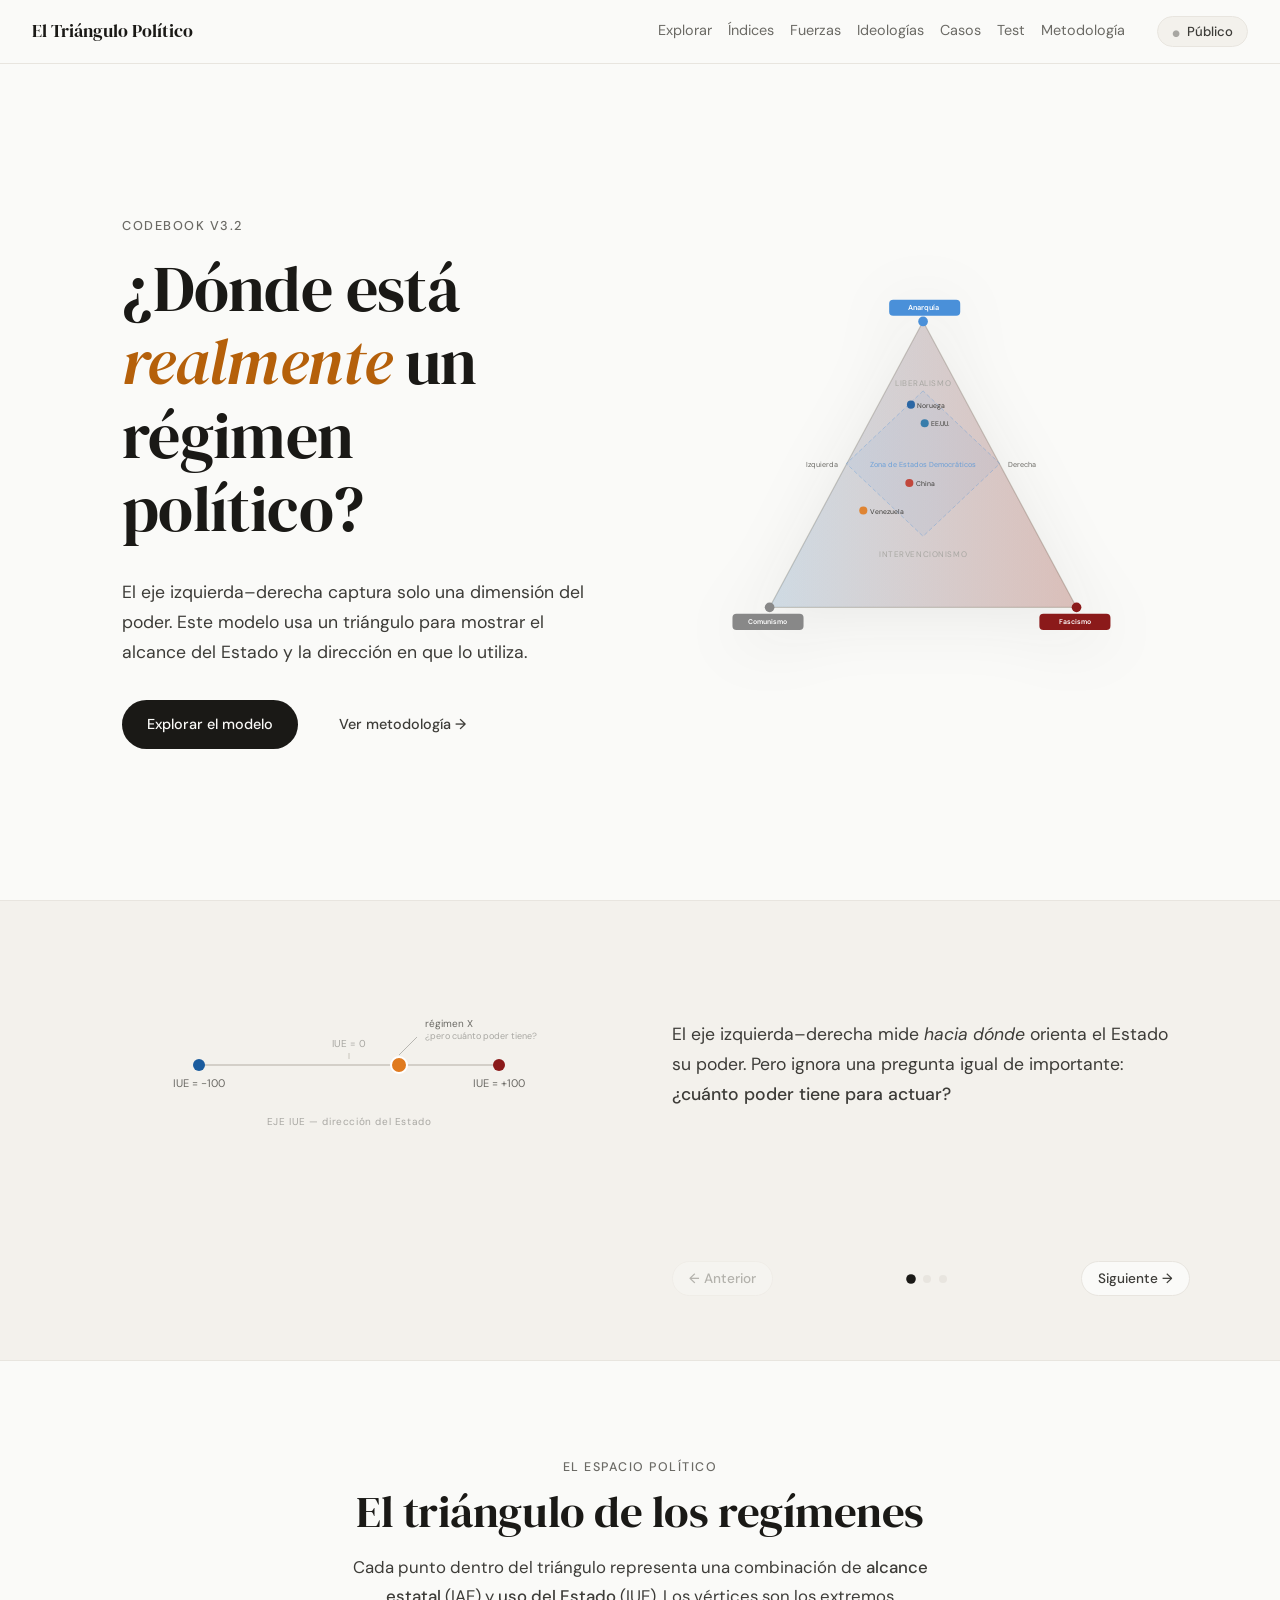
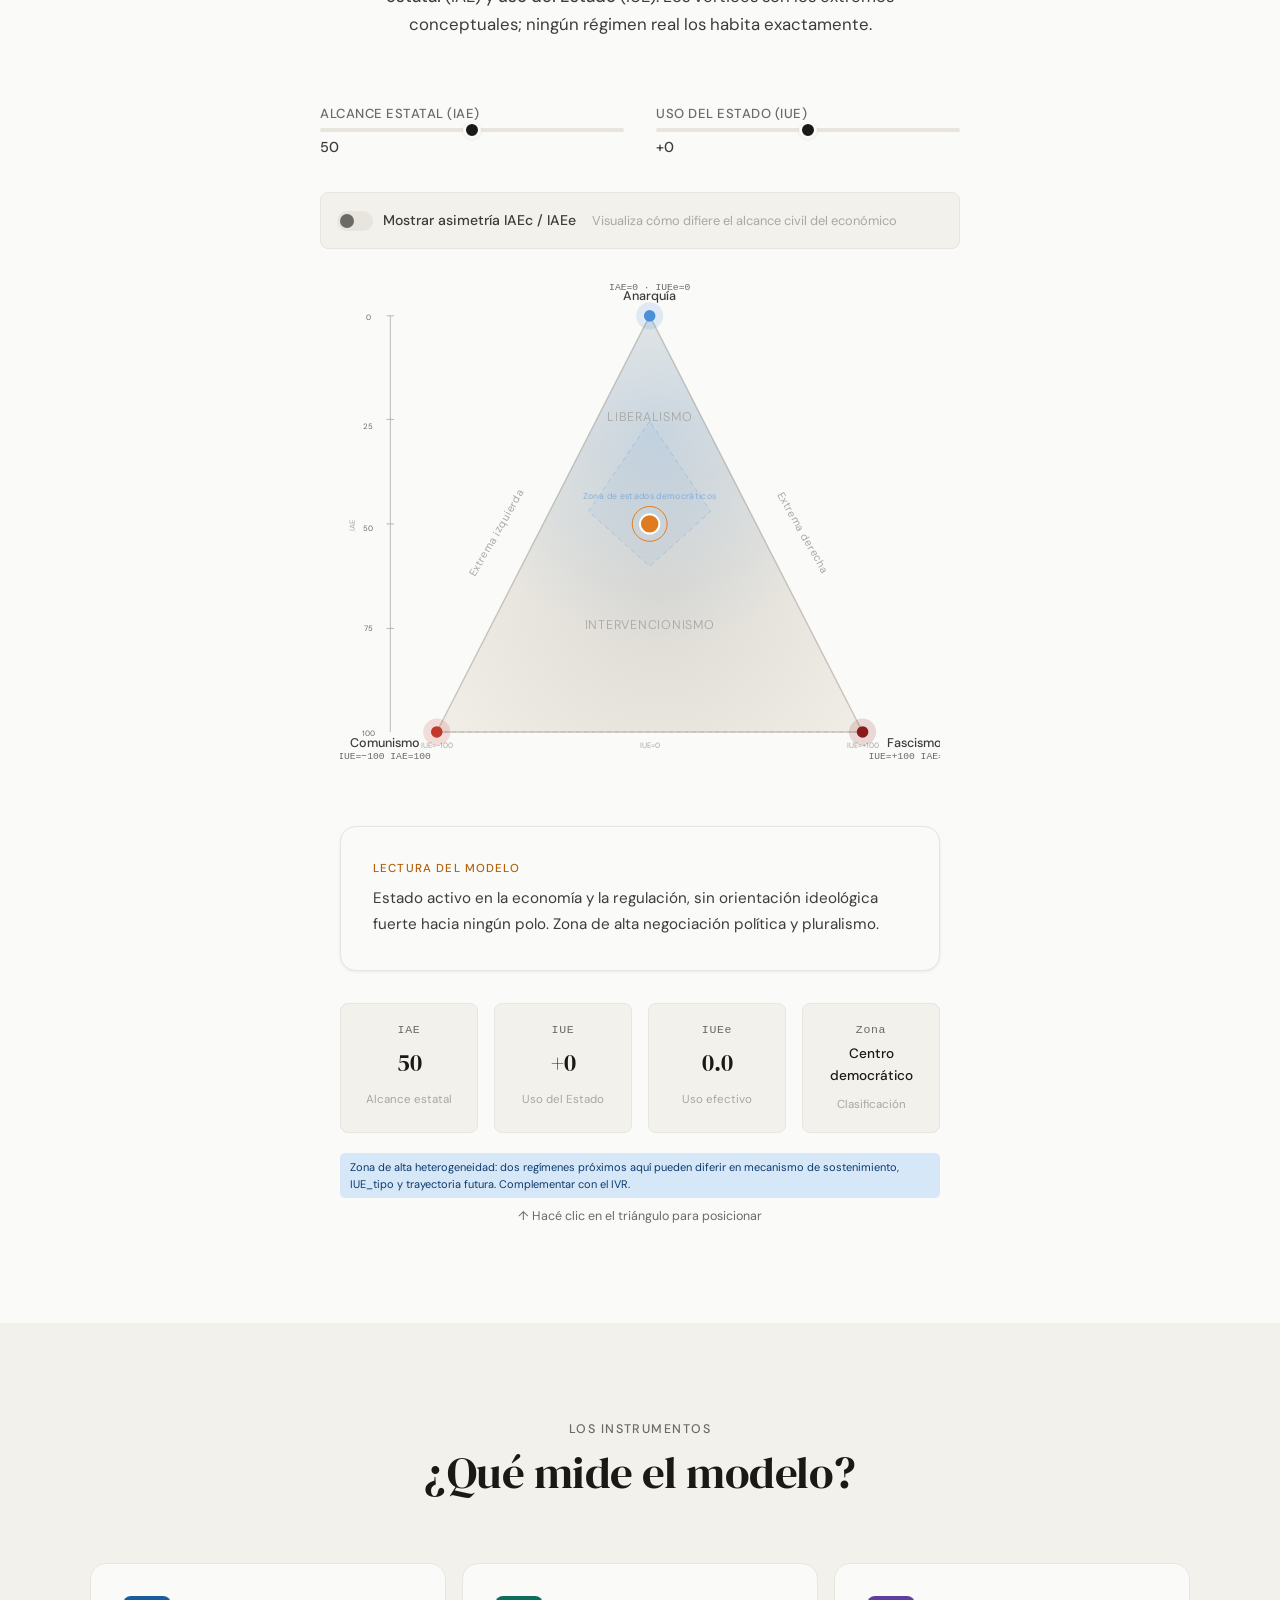
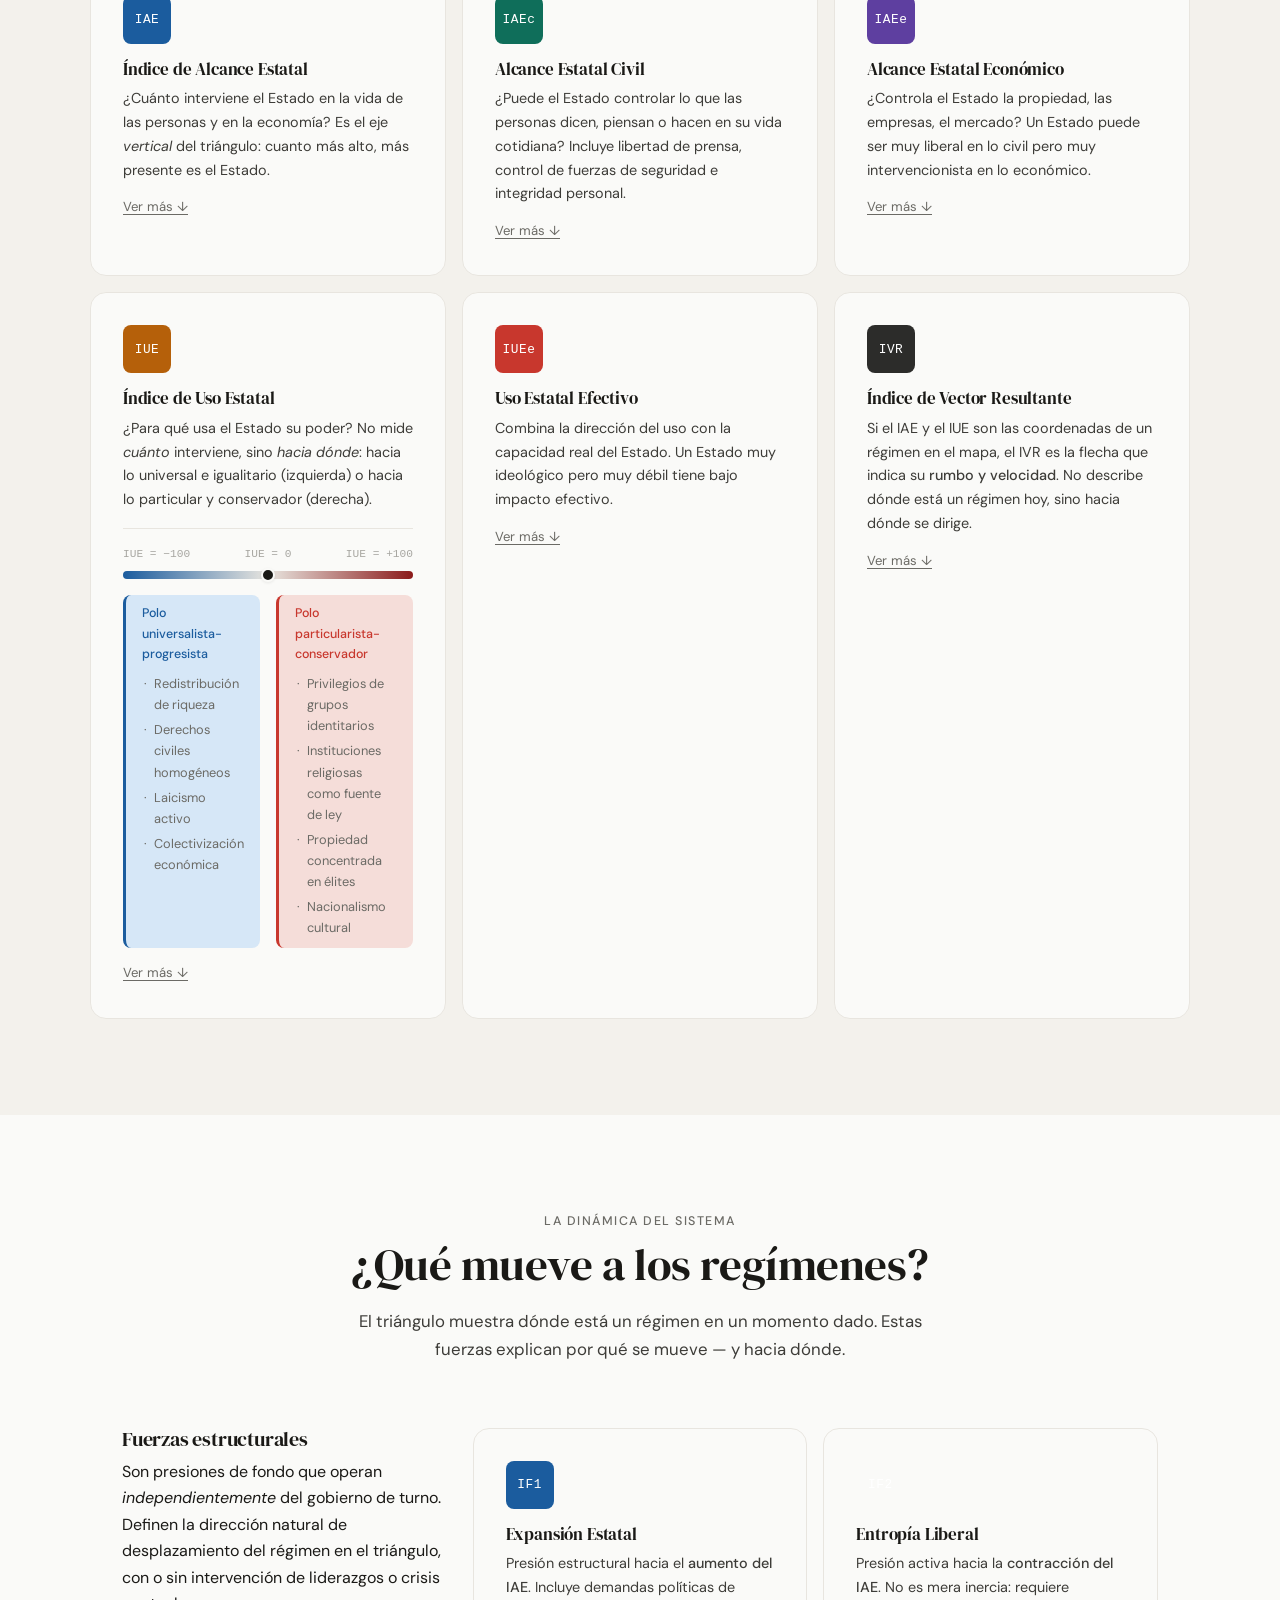
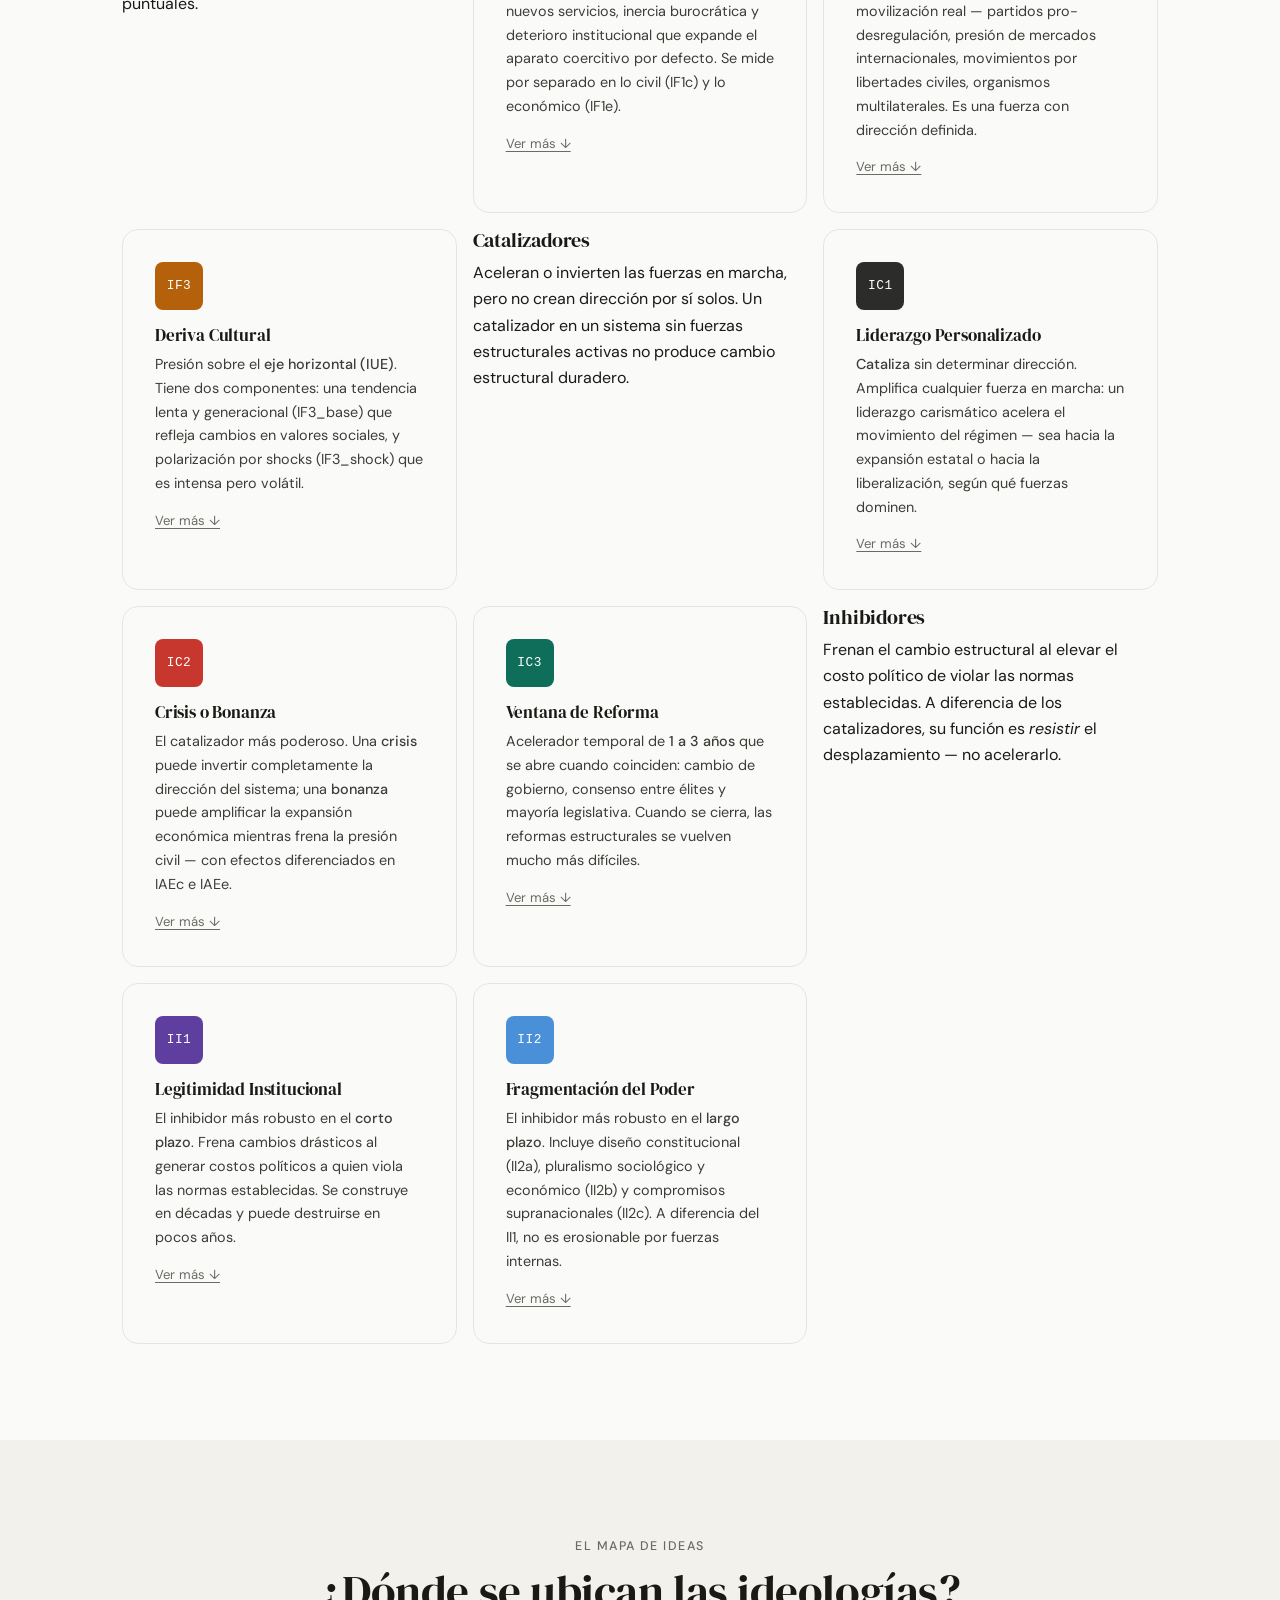
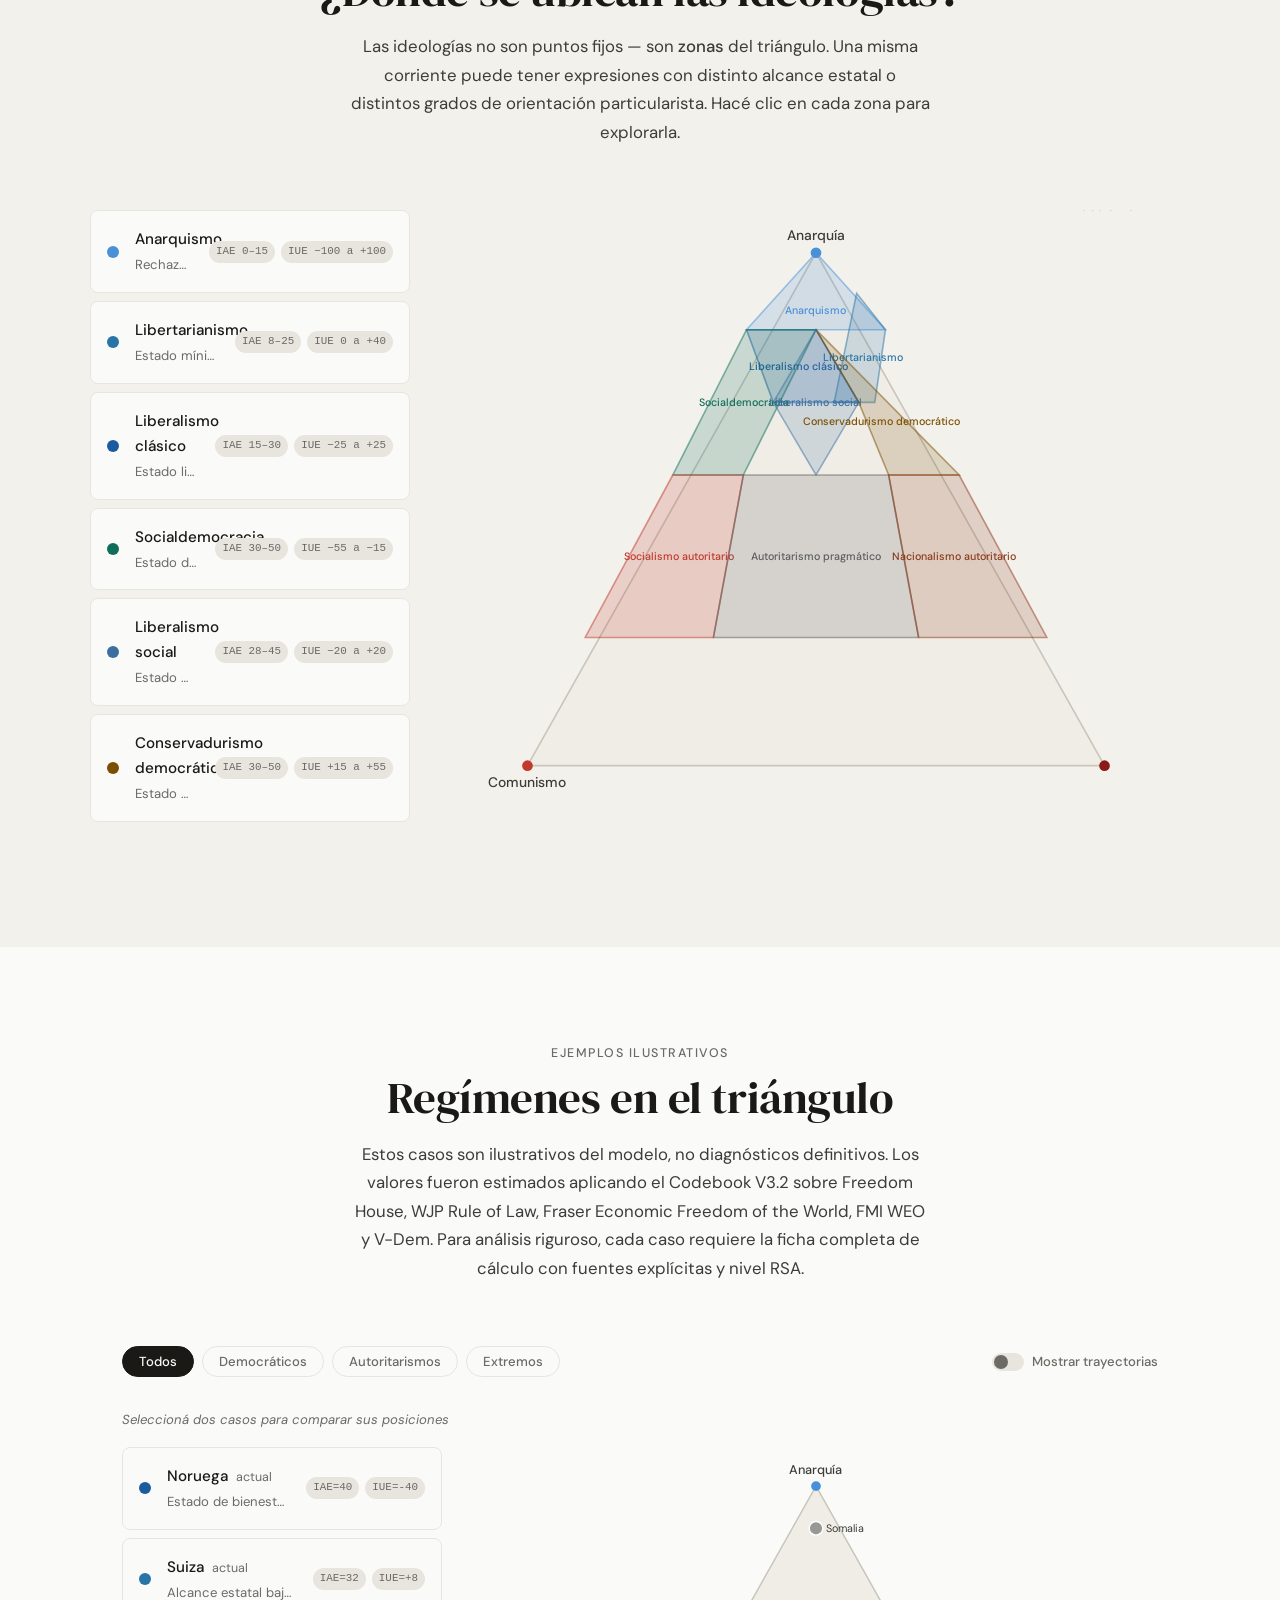
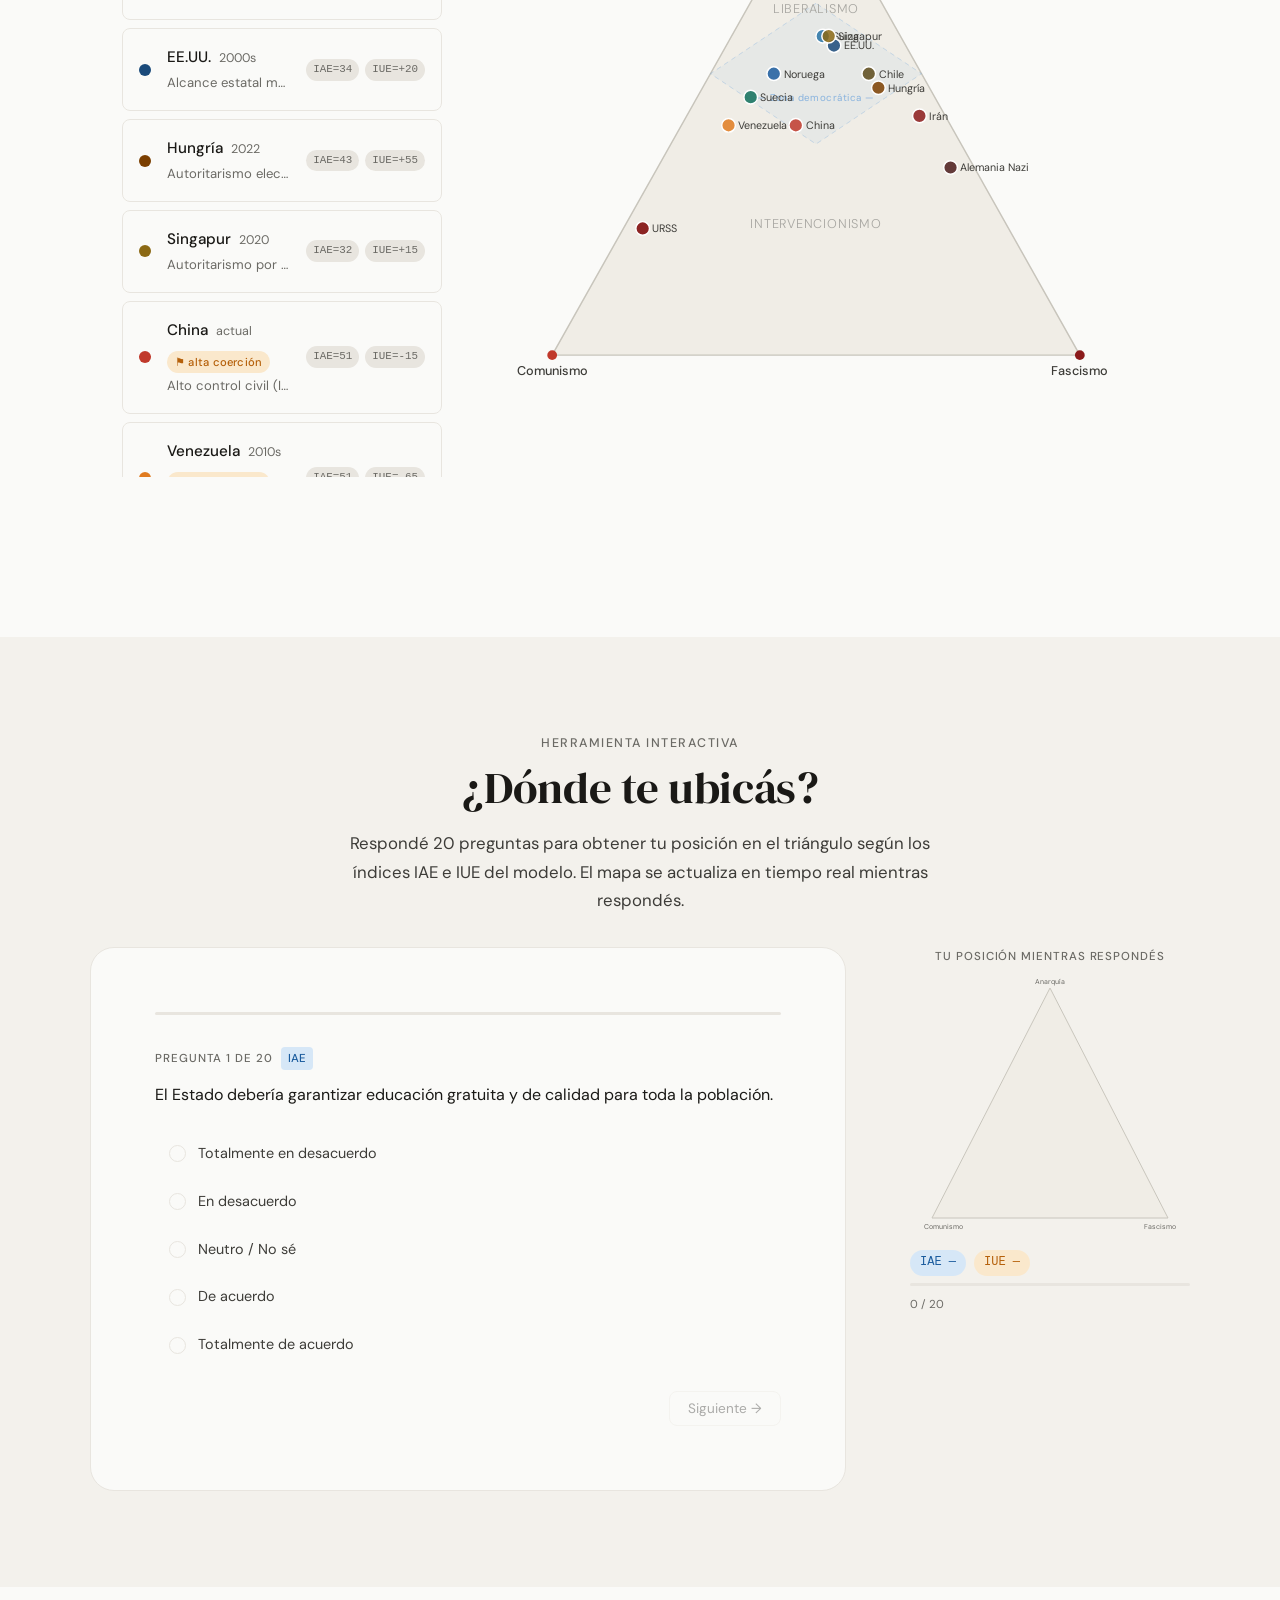
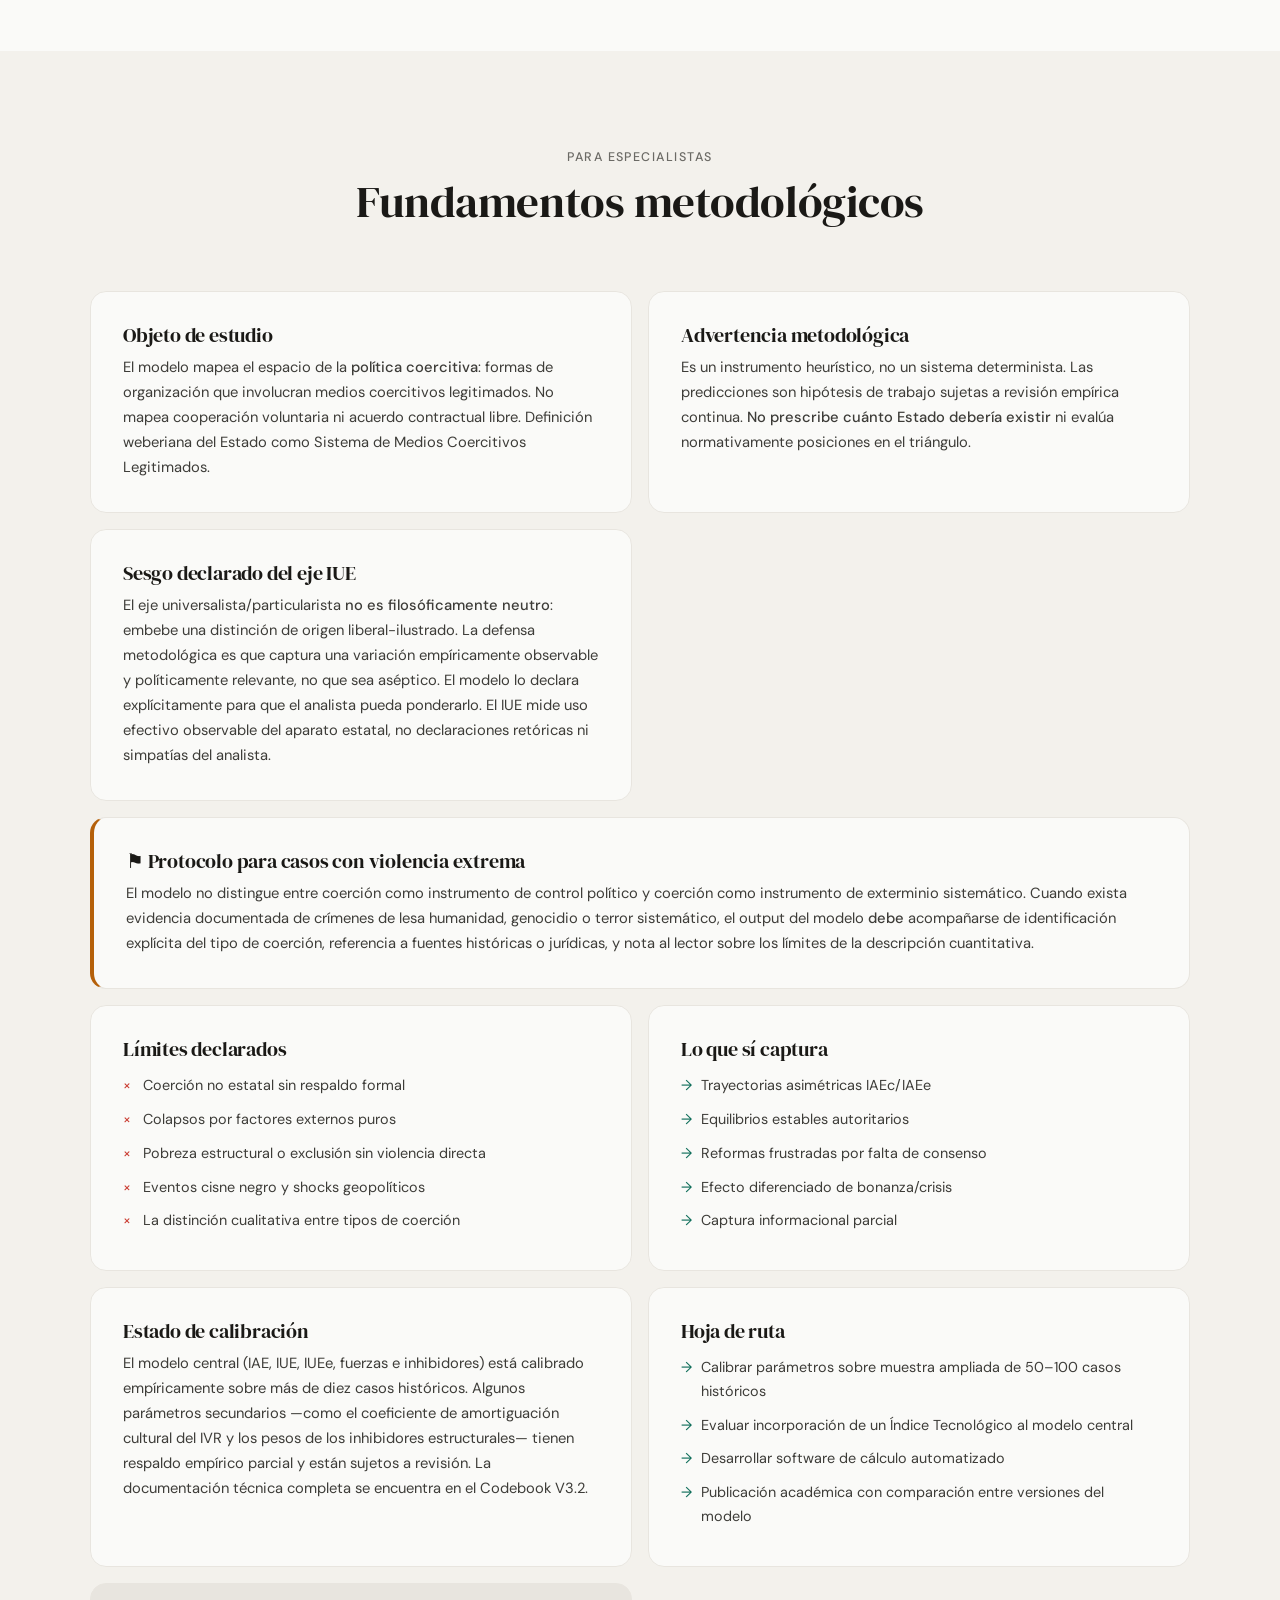
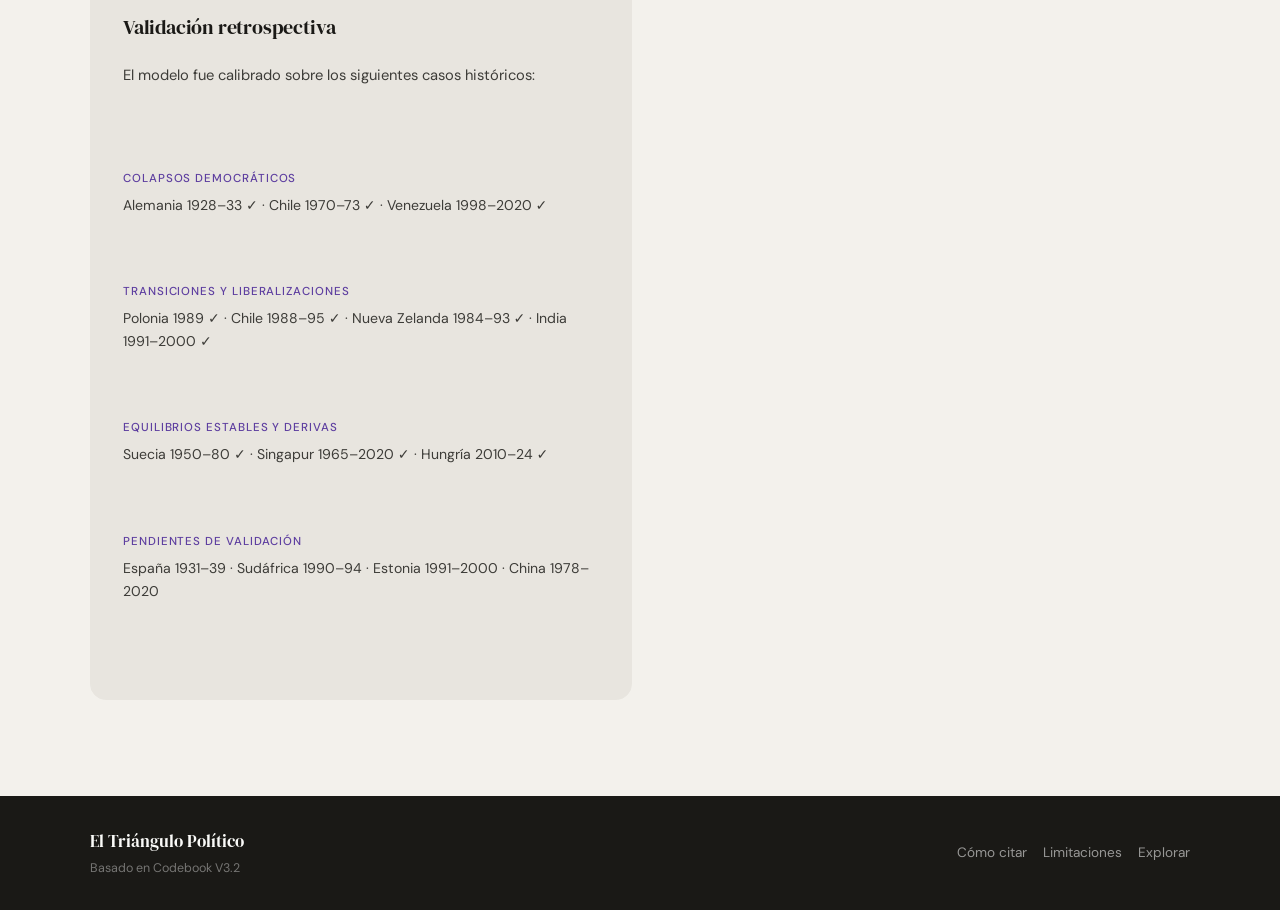
==== index.html @ 0d6569bf "Update index.html" ====
<!DOCTYPE html>
<html lang="es">
<head>
  <meta charset="UTF-8" />
  <meta name="viewport" content="width=device-width, initial-scale=1.0" />
  <title>El Triángulo Político</title>
  <meta name="description" content="Un modelo analítico para describir, comparar y proyectar la trayectoria de regímenes políticos." />
  <link rel="preconnect" href="https://fonts.googleapis.com" />
  <link rel="preconnect" href="https://fonts.gstatic.com" crossorigin />
  <link href="https://fonts.googleapis.com/css2?family=DM+Serif+Display:ital@0;1&family=DM+Sans:wght@300;400;500&display=swap" rel="stylesheet" />
  <link rel="stylesheet" href="style.css" />
</head>
<body>

  <!-- ═══════════════════════════════════ NAV ═══════════════════════════════════ -->
  <nav id="nav">
    <a href="#inicio" class="nav-logo">El Triángulo Político</a>
    <div class="nav-links">
      <a href="#triangulo">Explorar</a>
      <a href="#indices">Índices</a>
      <a href="#fuerzas">Fuerzas</a>
      <a href="#ideologias">Ideologías</a>
      <a href="#casos">Casos</a>
      <a href="#cuestionario">Test</a>
      <a href="#metodologia">Metodología</a>
    </div>
    <button class="nav-toggle" id="modeToggle" aria-label="Cambiar nivel de detalle">
      <span class="mode-indicator" id="modeIndicator" aria-hidden="true">●</span>
      <span id="modeLabel">Público</span>
    </button>
    <button class="nav-hamburger" id="hamburger" aria-label="Menú">☰</button>
  </nav>

  <!-- ══════════════════════════════════ HERO ═══════════════════════════════════ -->
  <section id="inicio" class="hero">
    <div class="hero-text">
      <p class="hero-eyebrow">Codebook V3.2</p>
      <h1>¿Dónde está<br /><em>realmente</em> un<br />régimen político?</h1>
      <p class="hero-sub">
        El eje izquierda–derecha captura solo una dimensión del poder.
        Este modelo usa un triángulo para mostrar el alcance del Estado
        y la dirección en que lo utiliza.
      </p>
      <div class="hero-ctas">
        <a href="#triangulo" class="btn btn-primary">Explorar el modelo</a>
        <a href="#metodologia" class="btn btn-ghost">Ver metodología →</a>
      </div>
    </div>
    <div class="hero-visual" id="heroVisual" aria-hidden="true">
      <!-- SVG del triángulo mini renderizado por JS -->
    </div>
  </section>

  <!-- ══════════════════ EXPLAINER ANIMADO: de 1D a 2D ════════════════════ -->
  <div class="hero-explainer">
    <div class="hero-exp-inner">
      <div class="hero-exp-anim" id="heroExpAnim" aria-hidden="true"></div>
      <div class="hero-exp-text">
        <p class="hero-exp-step active" data-step="0">El eje izquierda–derecha mide <em>hacia dónde</em> orienta el Estado su poder. Pero ignora una pregunta igual de importante: <strong>¿cuánto poder tiene para actuar?</strong></p>
        <p class="hero-exp-step" data-step="1">El <strong>IAE</strong> (Índice de Alcance Estatal) responde eso: va de 0 (anarquía — sin Estado) a 100 (control absoluto). El <strong>IUE</strong> (Índice de Uso Estatal) mide la dirección: −100 hacia lo universalista-igualitario, +100 hacia lo particularista-conservador.</p>
        <p class="hero-exp-step" data-step="2">Al combinar IAE e IUE, el espacio lineal se convierte en un <strong>triángulo</strong>. Los vértices son extremos conceptuales: anarquía (IAE=0), comunismo (IAE=100, IUE=−100) y fascismo (IAE=100, IUE=+100). Ningún régimen real los habita — pero todos se ubican en algún punto entre ellos.</p>
      </div>
      <div class="hero-exp-controls">
        <button class="hero-exp-btn" id="expPrev" disabled>← Anterior</button>
        <div class="hero-exp-dots">
          <span class="exp-dot active" data-step="0"></span>
          <span class="exp-dot" data-step="1"></span>
          <span class="exp-dot" data-step="2"></span>
        </div>
        <button class="hero-exp-btn" id="expNext">Siguiente →</button>
      </div>
    </div>
  </div>

  <!-- ══════════════════════════════ EL TRIÁNGULO ═══════════════════════════════ -->
  <section id="triangulo" class="section">
    <div class="section-header">
      <p class="section-tag">El espacio político</p>
      <h2>El triángulo de los regímenes</h2>
      <p class="section-desc">
        Cada punto dentro del triángulo representa una combinación de
        <strong>alcance estatal</strong> (IAE) y <strong>uso del Estado</strong> (IUE).
        Los vértices son los extremos conceptuales; ningún régimen real los habita exactamente.
      </p>
    </div>

    <!-- Controles del triángulo -->
    <div class="triangle-controls">
      <div class="control-group">
        <label for="iaeSlider">Alcance estatal (IAE)</label>
        <input type="range" id="iaeSlider" min="0" max="100" value="50" step="1"
          aria-valuemin="0" aria-valuemax="100" aria-valuenow="50"
          aria-valuetext="IAE 50 — alcance moderado" />
        <span class="control-val" id="iaeVal" aria-hidden="true">50</span>
      </div>
      <div class="control-group">
        <label for="iueSlider">Uso del Estado (IUE)</label>
        <input type="range" id="iueSlider" min="-100" max="100" value="0" step="1"
          aria-valuemin="-100" aria-valuemax="100" aria-valuenow="0"
          aria-valuetext="IUE 0 — centro pragmático" />
        <span class="control-val" id="iueVal" aria-hidden="true">0</span>
      </div>
    </div>

    <!-- Toggle vista dual IAEc / IAEe -->
    <div class="dual-view-toggle">
      <label class="dual-toggle-label">
        <input type="checkbox" id="dualViewToggle" />
        <span class="dual-toggle-track"></span>
        <span>Mostrar asimetría IAEc / IAEe</span>
      </label>
      <span class="dual-view-hint">Visualiza cómo difiere el alcance civil del económico</span>
    </div>
    <p id="dualViewHint" class="dual-view-context-hint" hidden></p>

    <!-- Triángulo SVG principal -->
    <div class="triangle-container">
      <svg id="mainTriangle" viewBox="0 0 620 530" xmlns="http://www.w3.org/2000/svg">
        <defs>
          <radialGradient id="gLiberal" cx="52%" cy="28%" r="50%">
            <stop offset="0%" stop-color="var(--c-liberal)" stop-opacity="0.22"/>
            <stop offset="100%" stop-color="var(--c-liberal)" stop-opacity="0"/>
          </radialGradient>
          <radialGradient id="gInterv" cx="52%" cy="68%" r="55%">
            <stop offset="0%" stop-color="var(--c-interv)" stop-opacity="0.18"/>
            <stop offset="100%" stop-color="var(--c-interv)" stop-opacity="0"/>
          </radialGradient>
          <marker id="arrowIVR" viewBox="0 0 10 10" refX="8" refY="5"
                  markerWidth="6" markerHeight="6" orient="auto-start-reverse">
            <path d="M2 1L8 5L2 9" fill="none" stroke="var(--c-ivr)" stroke-width="1.5"
                  stroke-linecap="round" stroke-linejoin="round"/>
          </marker>
        </defs>

        <!-- Escala IAE (lado izquierdo) -->
        <line x1="52" y1="36" x2="52" y2="466" stroke="var(--border-axis)" stroke-width="0.8"/>
        <text x="29" y="40" text-anchor="middle" font-family="DM Sans,sans-serif" font-size="8" fill="var(--ink-3)">0</text>
        <line x1="48" y1="36" x2="56" y2="36" stroke="var(--border-axis)" stroke-width="0.8"/>
        <text x="29" y="153" text-anchor="middle" font-family="DM Sans,sans-serif" font-size="8" fill="var(--ink-3)">25</text>
        <line x1="48" y1="143" x2="56" y2="143" stroke="var(--border-axis)" stroke-width="0.8"/>
        <text x="29" y="258" text-anchor="middle" font-family="DM Sans,sans-serif" font-size="8" fill="var(--ink-3)">50</text>
        <line x1="48" y1="251" x2="56" y2="251" stroke="var(--border-axis)" stroke-width="0.8"/>
        <text x="29" y="362" text-anchor="middle" font-family="DM Sans,sans-serif" font-size="8" fill="var(--ink-3)">75</text>
        <line x1="48" y1="359" x2="56" y2="359" stroke="var(--border-axis)" stroke-width="0.8"/>
        <text x="29" y="470" text-anchor="middle" font-family="DM Sans,sans-serif" font-size="8" fill="var(--ink-3)">100</text>
        <text x="15" y="253" text-anchor="middle" font-family="DM Sans,sans-serif" font-size="8" fill="var(--ink-4)" transform="rotate(-90,15,253)">IAE</text>

        <!-- Triángulo principal -->
        <polygon id="triPolygon"
          points="320,36 100,466 540,466"
          fill="var(--bg-triangle)"
          stroke="var(--border-main)"
          stroke-width="1.5"/>
        <polygon points="320,36 100,466 540,466" fill="url(#gLiberal)"/>
        <polygon points="320,36 100,466 540,466" fill="url(#gInterv)"/>

        <!-- Zona democrática IAE 25-55 -->
        <polygon
          points="320,145 257,238 320,295 383,238"
          fill="rgba(74,144,217,0.06)" stroke="rgba(74,144,217,0.30)"
          stroke-width="1" stroke-dasharray="5 4"/>
        <text x="320" y="225" text-anchor="middle"
              font-family="DM Sans,sans-serif" font-size="9"
              fill="rgba(74,144,217,0.55)" letter-spacing="0.04em">Zona de estados democráticos</text>

        <!-- Etiquetas de zona -->
        <text class="zone-label" x="320" y="145" text-anchor="middle">Liberalismo</text>
        <text class="zone-label" x="320" y="360" text-anchor="middle">Intervencionismo</text>

        <!-- Etiquetas laterales -->
        <text x="165" y="262" text-anchor="middle" class="side-label" transform="rotate(-60,165,262)">Extrema izquierda</text>
        <text x="475" y="262" text-anchor="middle" class="side-label" transform="rotate(60,475,262)">Extrema derecha</text>

        <!-- Eje IUE con valores -->
        <line x1="100" y1="466" x2="540" y2="466" stroke="var(--border-axis)" stroke-width="0.5" stroke-dasharray="4 4"/>
        <text x="100" y="483" text-anchor="middle" font-family="DM Sans,sans-serif" font-size="8" fill="var(--ink-4)">IUE=−100</text>
        <text x="320" y="483" text-anchor="middle" font-family="DM Sans,sans-serif" font-size="8" fill="var(--ink-4)">IUE=0</text>
        <text x="540" y="483" text-anchor="middle" font-family="DM Sans,sans-serif" font-size="8" fill="var(--ink-4)">IUE=+100</text>

        <!-- Vértices clicables -->
        <g class="vertex" id="v-anarquia" data-key="anarquia" tabindex="0" role="button" aria-label="Vértice Anarquía">
          <circle cx="320" cy="36" r="14" fill="var(--c-anarquia)" opacity="0.15"/>
          <circle cx="320" cy="36" r="6" fill="var(--c-anarquia)"/>
          <text x="320" y="20" text-anchor="middle" class="vertex-label">Anarquía</text>
          <text x="320" y="9" text-anchor="middle" class="vertex-sub">IAE=0 · IUEe=0</text>
        </g>
        <g class="vertex" id="v-comunismo" data-key="comunismo" tabindex="0" role="button" aria-label="Vértice Comunismo">
          <circle cx="100" cy="466" r="14" fill="var(--c-comunismo)" opacity="0.15"/>
          <circle cx="100" cy="466" r="6" fill="var(--c-comunismo)"/>
          <text x="46" y="482" text-anchor="middle" class="vertex-label">Comunismo</text>
          <text x="46" y="494" text-anchor="middle" class="vertex-sub">IUE=−100 IAE=100</text>
        </g>
        <g class="vertex" id="v-fascismo" data-key="fascismo" tabindex="0" role="button" aria-label="Vértice Fascismo / Teocracia">
          <circle cx="540" cy="466" r="14" fill="var(--c-fascismo)" opacity="0.15"/>
          <circle cx="540" cy="466" r="6" fill="var(--c-fascismo)"/>
          <text x="594" y="482" text-anchor="middle" class="vertex-label">Fascismo</text>
          <text x="594" y="494" text-anchor="middle" class="vertex-sub">IUE=+100 IAE=100</text>
        </g>

        <!-- Punto de usuario -->
        <g id="userPoint">
          <circle id="userDot" cx="320" cy="251" r="10" fill="var(--c-user)" stroke="white" stroke-width="2" opacity="0"/>
          <circle id="userPulse" cx="320" cy="251" r="18" fill="none" stroke="var(--c-user)" stroke-width="1" opacity="0"/>
        </g>
        <!-- Vista dual -->
        <g id="dualPointC" opacity="0">
          <circle id="dualDotC" cx="320" cy="251" r="8" fill="var(--c-iaec-bg)" stroke="white" stroke-width="1.5"/>
          <text id="dualLabelC" x="320" y="236" text-anchor="middle" font-family="DM Sans, sans-serif" font-size="9" fill="var(--c-iaec-bg)">IAEc</text>
        </g>
        <line id="dualLine" x1="320" y1="251" x2="320" y2="251" stroke="var(--c-iaec-bg)" stroke-width="1.5" stroke-dasharray="4 3" opacity="0"/>
        <!-- Vector IVR -->
        <line id="ivrVector" x1="320" y1="251" x2="320" y2="186" stroke="var(--c-ivr)" stroke-width="2.5" stroke-dasharray="6 3" marker-end="url(#arrowIVR)" opacity="0"/>
      </svg>

      <!-- Tooltip flotante -->
      <div id="triangleTooltip" class="tri-tooltip" role="tooltip" hidden>
        <p class="tt-name"></p>
        <p class="tt-desc"></p>
        <div class="tt-indices"></div>
      </div>
    </div>

    <!-- Lectura contextual viva -->
    <div class="context-reading" id="contextReading">
      <div class="context-reading-inner">
        <span class="context-reading-tag">Lectura del modelo</span>
        <p id="contextText">Mueve los sliders o haz clic en el triángulo para ver la interpretación de esta posición.</p>
        <div class="context-reading-student student-only" id="contextStudent" hidden>
          <span class="context-student-label">Lógica del modelo</span>
          <p id="contextStudentText"></p>
        </div>
        <div class="context-reading-expert expert-only" id="contextExpert" hidden>
          <span class="context-expert-label">Nota técnica</span>
          <p id="contextExpertText"></p>
        </div>
      </div>
    </div>

    <!-- Panel de posición calculada -->
    <div class="position-panel" id="positionPanel" aria-live="polite" aria-label="Posición calculada en el triángulo">
      <div class="pos-item">
        <span class="pos-label">IAE</span>
        <span class="pos-value" id="posIAE">—</span>
        <span class="pos-desc">Alcance estatal</span>
      </div>
      <div class="pos-item">
        <span class="pos-label">IUE</span>
        <span class="pos-value" id="posIUE">—</span>
        <span class="pos-desc">Uso del Estado</span>
      </div>
      <div class="pos-item">
        <span class="pos-label">IUEe</span>
        <span class="pos-value" id="posIUEe">—</span>
        <span class="pos-desc">Uso efectivo</span>
      </div>
      <div class="pos-item">
        <span class="pos-label">Zona</span>
        <span class="pos-value pos-zone" id="posZone">—</span>
        <span class="pos-desc">Clasificación</span>
      </div>
      <!-- Modo especialista: fórmulas y sensibilidad -->
      <div class="pos-expert-panel expert-only" id="posExpertPanel" hidden>
        <div class="pos-expert-title">Modo especialista</div>
        <div class="pos-formulas">
          <code>IUEe = (IUE / 100) × IAE = <span id="posFormIUEe">—</span></code>
          <code>Asimetría IAEc/IAEe: <span id="posFormAsym">—</span></code>
        </div>
        <div class="pos-sensitivity">
          <span class="pos-sens-label">Sensibilidad ±5 IAE</span>
          <div class="pos-sens-row">
            <span class="pos-sens-minus" id="posSensZoneMinus">—</span>
            <span class="pos-sens-center">→ <strong id="posZoneSens">—</strong> →</span>
            <span class="pos-sens-plus" id="posSensZonePlus">—</span>
          </div>
        </div>
        <div class="pos-confidence">
          <span class="pos-conf-label">Confianza metodológica</span>
          <div class="pos-conf-bar-wrap">
            <div class="pos-conf-bar" id="posConfBar"></div>
          </div>
          <span class="pos-conf-text" id="posConfText">—</span>
        </div>
      </div>
    </div>

    <!-- Hint de primer uso: clic en el triángulo -->
    <div class="triangle-click-hint" id="triClickHint" aria-hidden="true">
      <span>↑ Hacé clic en el triángulo para posicionar</span>
    </div>
  </section>

  <!-- ════════════════════════════════ ÍNDICES ═════════════════════════════════ -->
  <section id="indices" class="section section-alt">
    <div class="section-header">
      <p class="section-tag">Los instrumentos</p>
      <h2>¿Qué mide el modelo?</h2>
    </div>

    <div class="indices-grid">

      <article class="index-card" data-index="iae">
        <div class="card-icon" style="background:var(--c-iae-bg)">IAE</div>
        <h3>Índice de Alcance Estatal</h3>
        <p class="card-plain">
          ¿Cuánto interviene el Estado en la vida de las personas y en la economía?
          Es el eje <em>vertical</em> del triángulo: cuanto más alto, más presente es el Estado.
        </p>
        <div class="card-student student-only" hidden>
          <span class="card-student-label">La trampa del IAE bajo</span>
          <p>Somalia en los años 90 tenía IAE cercano a cero, pero no era un paraíso liberal: era un Estado fallido. El IAE mide la <em>capacidad coercitiva del Estado</em>, no la libertad real de sus habitantes. Un IAE bajo por colapso es diferente a uno bajo por diseño institucional.</p>
        </div>
        <div class="card-technical" hidden>
          <code>IAE = (IAEc × 0.50) + (IAEe × 0.50)</code>
          <p>Pondera igualmente el alcance civil y el económico. Test de sensibilidad (60/40 y 40/60) produjo variación &lt; 4 puntos.</p>
        </div>
        <button class="card-toggle">Ver más ↓</button>
      </article>

      <article class="index-card" data-index="iaec">
        <div class="card-icon" style="background:var(--c-iaec-bg)">IAEc</div>
        <h3>Alcance Estatal Civil</h3>
        <p class="card-plain">
          ¿Puede el Estado controlar lo que las personas dicen, piensan o hacen en su vida cotidiana?
          Incluye libertad de prensa, control de fuerzas de seguridad e integridad personal.
        </p>
        <div class="card-student student-only" hidden>
          <span class="card-student-label">La asimetría civil–económica</span>
          <p>China muestra un IAEc muy alto (control político total) con un IAEe moderado (economía parcialmente liberalizada). Esto produce una asimetría estructural que el modelo capta y que los ejes tradicionales no pueden representar.</p>
        </div>
        <div class="card-technical" hidden>
          <code>IAEc_efectivo = IAEc_formal × (1 − FTE)</code>
          <p>IAEc_formal = Freedom House Civil Liberties (30%, escala invertida) + WJP Rule of Law Index (25%, invertido) + Ecosistema informacional (30%: RSF×0.5 + captura indirecta×0.3 + manipulación digital×0.2) + control FF.AA. con criterios observables (15%). FTE máximo = 0.80.</p>
        </div>
        <button class="card-toggle">Ver más ↓</button>
      </article>

      <article class="index-card" data-index="iaee">
        <div class="card-icon" style="background:var(--c-iaee-bg)">IAEe</div>
        <h3>Alcance Estatal Económico</h3>
        <p class="card-plain">
          ¿Controla el Estado la propiedad, las empresas, el mercado?
          Un Estado puede ser muy liberal en lo civil pero muy intervencionista en lo económico.
        </p>
        <div class="card-student student-only" hidden>
          <span class="card-student-label">El corrector de captura</span>
          <p>Si las élites privadas capturan al Estado, el control <em>formal</em> y el <em>efectivo</em> divergen: el Estado proclama intervenir pero en la práctica beneficia a actores privados. La fórmula ajusta el IAEe formal por ese factor de captura.</p>
        </div>
        <div class="card-technical" hidden>
          <code>IAEe_efectivo = IAEe_formal × (1 − CE × 0.30)</code>
          <p>IAEe_formal = FMI WEO Gasto/PIB (35%) + Fraser EFW Tax Burden invertido (25%) + Fraser EFW Labor Market invertido (20%) + sector público empresarial con criterios observables (20%). CE = Corrector de Captura por Élites (puerta giratoria, contratos sin licitación, HHI sectorial, financiamiento electoral). Hiperinflación &gt;100% anual aplica corrector adicional: <code>IAEe_ef = IAEe_formal × (1 − min(inflación/800, 0.95))</code>.</p>
        </div>
        <button class="card-toggle">Ver más ↓</button>
      </article>

      <article class="index-card" data-index="iue">
        <div class="card-icon" style="background:var(--c-iue-bg)">IUE</div>
        <h3>Índice de Uso Estatal</h3>
        <p class="card-plain">
          ¿Para qué usa el Estado su poder? No mide <em>cuánto</em> interviene, sino <em>hacia dónde</em>:
          hacia lo universal e igualitario (izquierda) o hacia lo particular y conservador (derecha).
        </p>
        <!-- Eje IUE interactivo -->
        <div class="iue-axis-wrap">
          <div class="iue-axis-labels">
            <span>IUE = −100</span>
            <span>IUE = 0</span>
            <span>IUE = +100</span>
          </div>
          <div class="iue-axis-bar">
            <div class="iue-axis-track">
              <div class="iue-axis-fill-left"></div>
              <div class="iue-axis-fill-right"></div>
            </div>
            <div class="iue-axis-marker" id="iueAxisMarker"></div>
          </div>
          <div class="iue-axis-poles">
            <div class="iue-pole iue-pole-left">
              <strong>Polo universalista-progresista</strong>
              <ul>
                <li>Redistribución de riqueza</li>
                <li>Derechos civiles homogéneos</li>
                <li>Laicismo activo</li>
                <li>Colectivización económica</li>
              </ul>
            </div>
            <div class="iue-pole iue-pole-right">
              <strong>Polo particularista-conservador</strong>
              <ul>
                <li>Privilegios de grupos identitarios</li>
                <li>Instituciones religiosas como fuente de ley</li>
                <li>Propiedad concentrada en élites</li>
                <li>Nacionalismo cultural</li>
              </ul>
            </div>
          </div>
        </div>
        <div class="card-student student-only" hidden>
          <span class="card-student-label">¿Por qué no es solo izquierda/derecha convencional?</span>
          <p>La distinción izquierda/derecha clásica mezcla dirección con alcance. Un Estado puede ser muy intervencionista (alto IAE) y orientado hacia derechos universales (IUE negativo), como Suecia, o igualmente intervencionista pero orientado a privilegiar una identidad nacional particular (IUE positivo), como la Alemania nazi. El IUE separa esa dimensión.</p>
        </div>
        <div class="card-technical" hidden>
          <code>IUE = Σ (componente_i × peso_i); IUE_comp = (estimación_0–100 − 50) × 2</code>
          <p>5 componentes: retórica oficial (15%), política redistributiva vs. identitaria (20%), marco legal de identidad colectiva (20%), composición de coalición gobernante (25%), política exterior y alianzas (20%). Fuentes: análisis de discurso con tabla de calibración 2.3a, OCDE/BM, V-Dem, CEPII. Mide uso efectivo observable, no retórica de campaña. <em class="iue-bias-note">Nota metodológica: el eje embebe un sesgo liberal-ilustrado en la distinción universalista/particularista. No es filosóficamente neutro, pero captura una variación empíricamente observable y políticamente relevante. El modelo lo declara explícitamente.</em></p>
        </div>
        <button class="card-toggle">Ver más ↓</button>
      </article>

      <article class="index-card" data-index="iuee">
        <div class="card-icon" style="background:var(--c-iuee-bg)">IUEe</div>
        <h3>Uso Estatal Efectivo</h3>
        <p class="card-plain">
          Combina la dirección del uso con la capacidad real del Estado.
          Un Estado muy ideológico pero muy débil tiene bajo impacto efectivo.
        </p>
        <div class="card-student student-only" hidden>
          <span class="card-student-label">Por qué el IUEe importa más que el IUE solo</span>
          <p>Dos regímenes pueden tener el mismo IUE (misma orientación ideológica), pero si uno tiene IAE=30 y el otro IAE=90, su impacto real es radicalmente diferente. El IUEe captura esa diferencia: la intensidad ideológica <em>ponderada por el poder real para aplicarla</em>.</p>
        </div>
        <div class="card-technical" hidden>
          <code>IUEe = (IUE / 100) × IAE</code>
          <p>Producto del vector de uso por el alcance real. Permite comparar regímenes con similares IUE pero distinto poder.</p>
        </div>
        <button class="card-toggle">Ver más ↓</button>
      </article>

      <article class="index-card" data-index="ivr">
        <div class="card-icon" style="background:var(--c-ivr-bg)">IVR</div>
        <h3>Índice de Vector Resultante</h3>
        <p class="card-plain">
          Si el IAE y el IUE son las coordenadas de un régimen en el mapa,
          el IVR es la flecha que indica su <strong>rumbo y velocidad</strong>.
          No describe dónde está un régimen hoy, sino hacia dónde se dirige.
        </p>
        <div class="card-student student-only" hidden>
          <span class="card-student-label">Tres horizontes temporales</span>
          <p><strong>IVR₁ (1–3 años):</strong> dominan el liderazgo personal (IC1), las crisis o bonanzas (IC2) y la ventana de reforma (IC3) — el período justo tras un cambio de gobierno donde las transformaciones estructurales son posibles.</p>
          <p><strong>IVR₅ (5–10 años):</strong> las crisis puntuales pesan menos. La deriva cultural comienza a acumularse. Las instituciones muestran si pueden resistir o colapsan.</p>
          <p><strong>IVR₂₀ (15–30 años):</strong> los líderes son irrelevantes — son mortales. Lo que define el futuro es la cultura política acumulada y la fragmentación sociológica del poder (II2b), el predictor estructural más robusto a este horizonte.</p>
          <p style="margin-top:10px"><strong>Qué puede predecir el modelo:</strong> dada una crisis, en qué dirección es más probable que se mueva el sistema; dado el equilibrio actual de fuerzas, cuál es la trayectoria más probable; dado un cambio de gobierno, cuán grande es la ventana de reforma.</p>
          <p><strong>Qué no puede predecir:</strong> cuándo ocurrirá una crisis, quién ganará una elección específica, si un líder será derrocado, la velocidad exacta del cambio, ni shocks geopolíticos imprevisibles.</p>
        </div>
        <div class="card-technical" hidden>
          <p>Las fuerzas que componen el IVR son: IF1 (presión expansiva del IAE), IF2 (entropía liberal, presión contractiva), IF3 (deriva cultural sobre el IUE). Los catalizadores IC1 (liderazgo personal) e IC2 (crisis/bonanza) aceleran o invierten las fuerzas. Los inhibidores II1 (legitimidad institucional) e II2 (fragmentación del poder) frenan el cambio. El IVR₁ combina todas estas fuerzas a plena velocidad; el IVR₅ descuenta IC2; el IVR₂₀ privilegia IF3_base e II2b.</p>
        </div>
        <button class="card-toggle">Ver más ↓</button>
      </article>

    </div>
  </section>

  <!-- ══════════════════════ FUERZAS, CATALIZADORES E INHIBIDORES ══════════════ -->
  <section id="fuerzas" class="section">
    <div class="section-header">
      <p class="section-tag">La dinámica del sistema</p>
      <h2>¿Qué mueve a los regímenes?</h2>
      <p class="section-desc">
        El triángulo muestra dónde está un régimen en un momento dado.
        Estas fuerzas explican por qué se mueve — y hacia dónde.
      </p>
    </div>

    <div class="indices-grid">

      <!-- ── Fuerzas estructurales ── -->
      <div class="fuerzas-subsection-header">
        <h3 class="fuerzas-subheading">Fuerzas estructurales</h3>
        <p class="fuerzas-subtext">
          Son presiones de fondo que operan <em>independientemente</em> del gobierno de turno.
          Definen la dirección natural de desplazamiento del régimen en el triángulo, con o sin intervención de liderazgos o crisis puntuales.
        </p>
      </div>

      <article class="index-card" data-index="if1">
        <div class="card-icon" style="background:var(--c-iae-bg)">IF1</div>
        <h3>Expansión Estatal</h3>
        <p class="card-plain">
          Presión estructural hacia el <strong>aumento del IAE</strong>. Incluye demandas políticas
          de nuevos servicios, inercia burocrática y deterioro institucional que expande
          el aparato coercitivo por defecto. Se mide por separado en lo civil (IF1c) y lo económico (IF1e).
        </p>
        <div class="card-student student-only" hidden>
          <span class="card-student-label">Por qué el Estado tiende a crecer</span>
          <p>Los burócratas tienen incentivos para expandir sus agencias. Las crisis crean demandas de intervención. Los grupos de interés presionan por regulaciones que los benefician. Todo esto genera una presión estructural de fondo hacia el aumento del IAE, independientemente de la ideología del gobierno. Contener IF1 requiere esfuerzo activo; crecer es el estado por defecto.</p>
        </div>
        <button class="card-toggle">Ver más ↓</button>
      </article>

      <article class="index-card" data-index="if2">
        <div class="card-icon" style="background:var(--c-teal)">IF2</div>
        <h3>Entropía Liberal</h3>
        <p class="card-plain">
          Presión activa hacia la <strong>contracción del IAE</strong>. No es mera inercia: requiere
          movilización real — partidos pro-desregulación, presión de mercados internacionales,
          movimientos por libertades civiles, organismos multilaterales. Es una fuerza con dirección definida.
        </p>
        <div class="card-student student-only" hidden>
          <span class="card-student-label">Por qué la liberalización es difícil</span>
          <p>Reducir el IAE requiere vencer resistencias concretas: sindicatos, empresas que se benefician de la regulación, burócratas que perderían sus puestos. La IF2 solo opera cuando hay actores con suficiente poder para empujar en esa dirección. Nueva Zelanda 1984–93 y Chile 1975–85 son casos históricos donde IF2 fue dominante. En la mayoría de los regímenes, IF2 pierde contra IF1 en el largo plazo.</p>
        </div>
        <button class="card-toggle">Ver más ↓</button>
      </article>

      <article class="index-card" data-index="if3">
        <div class="card-icon" style="background:var(--c-iue-bg)">IF3</div>
        <h3>Deriva Cultural</h3>
        <p class="card-plain">
          Presión sobre el <strong>eje horizontal (IUE)</strong>. Tiene dos componentes:
          una tendencia lenta y generacional (IF3_base) que refleja cambios en valores sociales,
          y polarización por shocks (IF3_shock) que es intensa pero volátil.
        </p>
        <div class="card-student student-only" hidden>
          <span class="card-student-label">Dos velocidades del cambio cultural</span>
          <p>IF3_base es lo que cambia en décadas: secularización, urbanización, cambios generacionales en identidades. Actúa lento pero es casi imparable. IF3_shock es lo que ocurre cuando un evento polarizante (atentado, crisis migratoria, pandemia) desplaza rápidamente el IUE de un régimen. La diferencia importa para las proyecciones: IF3_base define la dirección de largo plazo; IF3_shock puede invertir temporalmente esa tendencia.</p>
        </div>
        <button class="card-toggle">Ver más ↓</button>
      </article>

      <!-- ── Catalizadores ── -->
      <div class="fuerzas-subsection-header fuerzas-subsection-border">
        <h3 class="fuerzas-subheading">Catalizadores</h3>
        <p class="fuerzas-subtext">
          Aceleran o invierten las fuerzas en marcha, pero no crean dirección por sí solos.
          Un catalizador en un sistema sin fuerzas estructurales activas no produce cambio estructural duradero.
        </p>
      </div>

      <article class="index-card" data-index="ic1">
        <div class="card-icon" style="background:var(--c-ivr-bg)">IC1</div>
        <h3>Liderazgo Personalizado</h3>
        <p class="card-plain">
          <strong>Cataliza</strong> sin determinar dirección. Amplifica cualquier fuerza en marcha:
          un liderazgo carismático acelera el movimiento del régimen — sea hacia la expansión
          estatal o hacia la liberalización, según qué fuerzas dominen.
        </p>
        <div class="card-student student-only" hidden>
          <span class="card-student-label">El líder no decide el destino, acelera el viaje</span>
          <p>Chávez no creó las condiciones para el autoritarismo venezolano, pero las aceleró enormemente. Thatcher no inventó la desregulación, pero la hizo posible en un tiempo récord. El IC1 es un multiplicador: en un sistema con fuerzas expansivas, un líder carismático produce expansión más rápida. En un sistema con fuerzas de contracción, produce contracción más rápida. Sin fuerzas de fondo, el liderazgo no produce cambio estructural duradero.</p>
        </div>
        <button class="card-toggle">Ver más ↓</button>
      </article>

      <article class="index-card" data-index="ic2">
        <div class="card-icon" style="background:var(--c-iuee-bg)">IC2</div>
        <h3>Crisis o Bonanza</h3>
        <p class="card-plain">
          El catalizador más poderoso. Una <strong>crisis</strong> puede invertir completamente
          la dirección del sistema; una <strong>bonanza</strong> puede amplificar la expansión
          económica mientras frena la presión civil — con efectos diferenciados en IAEc e IAEe.
        </p>
        <div class="card-student student-only" hidden>
          <span class="card-student-label">Por qué la bonanza no siempre estabiliza</span>
          <p>La intuición dice que la bonanza económica debería frenar los cambios autoritarios. Pero el modelo detecta un efecto diferenciado: la bonanza amplifica IF1e (más recursos para expandir el Estado económico) mientras frena la presión civil. Venezuela 2005–2013 es el caso calibrado: la renta petrolera financió la expansión estatal económica (IAEe subió) sin generar resistencia civil (IAEc también subió). El resultado fue que la bonanza aceleró el autoritarismo.</p>
        </div>
        <button class="card-toggle">Ver más ↓</button>
      </article>

      <article class="index-card" data-index="ic3">
        <div class="card-icon" style="background:var(--c-iaec-bg)">IC3</div>
        <h3>Ventana de Reforma</h3>
        <p class="card-plain">
          Acelerador temporal de <strong>1 a 3 años</strong> que se abre cuando coinciden:
          cambio de gobierno, consenso entre élites y mayoría legislativa.
          Cuando se cierra, las reformas estructurales se vuelven mucho más difíciles.
        </p>
        <div class="card-student student-only" hidden>
          <span class="card-student-label">El momento que no vuelve</span>
          <p>Los primeros dos años de un nuevo gobierno concentran la mayor capacidad de transformación estructural. Las élites aún no organizaron resistencia, el capital político está intacto, y la mayoría legislativa suele ser más dócil. Pasada esa ventana, cada reforma requiere coaliciones más costosas. España 1977–82, Chile 1988–90 y Polonia 1989–91 son casos donde la ventana fue aprovechada. Argentina 2016–17 es un caso donde la ventana existió pero se cerró por fragmentación política interna.</p>
        </div>
        <button class="card-toggle">Ver más ↓</button>
      </article>

      <!-- ── Inhibidores ── -->
      <div class="fuerzas-subsection-header fuerzas-subsection-border">
        <h3 class="fuerzas-subheading">Inhibidores</h3>
        <p class="fuerzas-subtext">
          Frenan el cambio estructural al elevar el costo político de violar las normas establecidas.
          A diferencia de los catalizadores, su función es <em>resistir</em> el desplazamiento — no acelerarlo.
        </p>
      </div>

      <article class="index-card" data-index="ii1">
        <div class="card-icon" style="background:var(--c-iaee-bg)">II1</div>
        <h3>Legitimidad Institucional</h3>
        <p class="card-plain">
          El inhibidor más robusto en el <strong>corto plazo</strong>. Frena cambios drásticos
          al generar costos políticos a quien viola las normas establecidas.
          Se construye en décadas y puede destruirse en pocos años.
        </p>
        <div class="card-student student-only" hidden>
          <span class="card-student-label">Por qué las instituciones frenan pero no bloquean</span>
          <p>Una constitución, un tribunal independiente, una prensa libre: todos generan costos al gobierno que los viola. Pero esos costos no son infinitos. Si IC1 es muy alto y II1 está debilitado, la barrera puede saltarse. Hungría 2010–2024 es el caso de validación: el II1 inicial era moderado (democracia consolidada) pero el gobierno usó su mayoría legislativa para erosionar sistemáticamente cada institución de freno. El modelo rastrea esta erosión anualmente.</p>
        </div>
        <button class="card-toggle">Ver más ↓</button>
      </article>

      <article class="index-card" data-index="ii2">
        <div class="card-icon" style="background:var(--c-liberal)">II2</div>
        <h3>Fragmentación del Poder</h3>
        <p class="card-plain">
          El inhibidor más robusto en el <strong>largo plazo</strong>. Incluye diseño constitucional
          (II2a), pluralismo sociológico y económico (II2b) y compromisos supranacionales (II2c).
          A diferencia del II1, no es erosionable por fuerzas internas.
        </p>
        <div class="card-student student-only" hidden>
          <span class="card-student-label">Por qué el pluralismo es más durable que las instituciones</span>
          <p>Un gobierno puede cambiar la constitución si tiene mayoría. Puede capturar los tribunales si nombra a los jueces. Pero no puede hacer que desaparezca una clase media urbana, una oposición empresarial, o sindicatos independientes (II2b). Tampoco puede ignorar impunemente los tratados internacionales sin consecuencias económicas (II2c). Por eso II2b e II2c son los predictores más sólidos en el horizonte de 20 años: reflejan estructuras sociales que ningún gobierno puede desmantelar rápidamente.</p>
        </div>
        <button class="card-toggle">Ver más ↓</button>
      </article>

    </div>
  </section>

  <!-- ══════════════════════════════ IDEOLOGÍAS ════════════════════════════════ -->
  <section id="ideologias" class="section section-alt">
    <div class="section-header">
      <p class="section-tag">El mapa de ideas</p>
      <h2>¿Dónde se ubican las ideologías?</h2>
      <p class="section-desc">
        Las ideologías no son puntos fijos — son <strong>zonas</strong> del triángulo.
        Una misma corriente puede tener expresiones con distinto alcance estatal
        o distintos grados de orientación particularista. Hacé clic en cada zona para explorarla.
      </p>
    </div>

    <div class="casos-layout">
      <div class="casos-list" id="ideologiasList"></div>
      <div class="casos-triangle-wrap">
        <svg id="ideologiasTriangle" viewBox="0 0 700 600" xmlns="http://www.w3.org/2000/svg">
          <!-- Triángulo base -->
          <polygon points="350,40 80,520 620,520"
            fill="var(--bg-triangle)" stroke="var(--border-main)" stroke-width="1.5"/>
          <!-- Vértices -->
          <circle cx="350" cy="40"  r="5" fill="var(--c-anarquia)"/>
          <circle cx="80"  cy="520" r="5" fill="var(--c-comunismo)"/>
          <circle cx="620" cy="520" r="5" fill="var(--c-fascismo)"/>
          <text x="350" y="28"  text-anchor="middle" class="vertex-label">Anarquía</text>
          <text x="80"  y="540" text-anchor="middle" class="vertex-label">Comunismo</text>
          <text x="620" cy="540" text-anchor="middle" class="vertex-label">Fascismo</text>
          <!-- Zonas de ideologías (generadas por JS) -->
          <g id="ideologiasZones"></g>
        </svg>
      </div>
    </div>
  </section>

  <!-- ═════════════════════════════════ CASOS ══════════════════════════════════ -->
  <section id="casos" class="section">
    <div class="section-header">
      <p class="section-tag">Ejemplos ilustrativos</p>
      <h2>Regímenes en el triángulo</h2>
      <p class="section-desc">
        Estos casos son ilustrativos del modelo, no diagnósticos definitivos.
        Los valores fueron estimados aplicando el Codebook V3.2 sobre Freedom House, WJP Rule of Law,
        Fraser Economic Freedom of the World, FMI WEO y V-Dem. Para análisis riguroso,
        cada caso requiere la ficha completa de cálculo con fuentes explícitas y nivel RSA.
      </p>
    </div>

    <!-- Filtros de zona -->
    <div class="casos-filters">
      <button class="caso-filter active" data-filter="all">Todos</button>
      <button class="caso-filter" data-filter="democratico">Democráticos</button>
      <button class="caso-filter" data-filter="autoritario">Autoritarismos</button>
      <button class="caso-filter" data-filter="extremo">Extremos</button>
      <label class="trayectoria-toggle">
        <input type="checkbox" id="trayectoriaToggle" />
        <span class="tray-toggle-track"></span>
        Mostrar trayectorias
      </label>
    </div>

    <!-- Panel de comparación directa -->
    <div class="casos-compare-bar" id="casosCompareBar" hidden>
      <div class="compare-slots">
        <div class="compare-slot" id="compareSlot1">
          <span class="compare-slot-label">Caso A</span>
          <span class="compare-slot-name" id="compareSlot1Name">—</span>
          <button class="compare-slot-clear" data-slot="1" aria-label="Quitar caso A">✕</button>
        </div>
        <div class="compare-vs">vs</div>
        <div class="compare-slot" id="compareSlot2">
          <span class="compare-slot-label">Caso B</span>
          <span class="compare-slot-name" id="compareSlot2Name">—</span>
          <button class="compare-slot-clear" data-slot="2" aria-label="Quitar caso B">✕</button>
        </div>
      </div>
      <div class="compare-result" id="compareResult" aria-live="polite"></div>
    </div>
    <p class="casos-compare-hint" id="casosCompareHint">Seleccioná dos casos para comparar sus posiciones</p>

    <div class="casos-layout">
      <div class="casos-list" id="casosList">
        <!-- Generado por JS -->
      </div>
      <div class="casos-triangle-wrap">
        <svg id="casosTriangle" viewBox="0 0 700 600" xmlns="http://www.w3.org/2000/svg">
          <defs>
            <marker id="arrowTray2" viewBox="0 0 10 10" refX="8" refY="5"
              markerWidth="5" markerHeight="5" orient="auto-start-reverse">
              <path d="M2 1L8 5L2 9" fill="none" stroke="context-stroke" stroke-width="1.5"
                stroke-linecap="round" stroke-linejoin="round"/>
            </marker>
          </defs>
          <!-- Triángulo principal -->
          <polygon points="350,40 80,520 620,520"
            fill="var(--bg-triangle)" stroke="var(--border-main)" stroke-width="1.5"/>
          <!-- Zona de estados democráticos: diamante con vértices lat. en perímetro -->
          <polygon id="zonaDemocratica"
            points="350,160 242,232 350,304 458,232"
            fill="rgba(74,144,217,0.06)" stroke="rgba(74,144,217,0.25)"
            stroke-width="1" stroke-dasharray="5 4"/>
          <!-- Etiquetas de zona -->
          <text class="zone-label" x="350" y="170" text-anchor="middle">Liberalismo</text>
          <text class="zone-label" x="350" y="390" text-anchor="middle">Intervencionismo</text>
          <text style="font-family:var(--font-body);font-size:10px;fill:rgba(74,144,217,0.6);letter-spacing:0.05em"
            x="350" y="260" text-anchor="middle">— Zona democrática —</text>
          <!-- Vértices -->
          <circle cx="350" cy="40"  r="5" fill="var(--c-anarquia)"/>
          <circle cx="80"  cy="520" r="5" fill="var(--c-comunismo)"/>
          <circle cx="620" cy="520" r="5" fill="var(--c-fascismo)"/>
          <text x="350" y="28"  text-anchor="middle" class="vertex-label">Anarquía</text>
          <text x="80"  y="540" text-anchor="middle" class="vertex-label">Comunismo</text>
          <text x="620" y="540" text-anchor="middle" class="vertex-label">Fascismo</text>
          <!-- Puntos de casos generados por JS -->
          <g id="casosPoints"></g>
        </svg>
      </div>
    </div>
  </section>
  <!-- ═══════════════════════════════ CUESTIONARIO ══════════════════════════════ -->
  <section id="cuestionario" class="section">
    <div class="section-header">
      <p class="section-tag">Herramienta interactiva</p>
      <h2>¿Dónde te ubicás?</h2>
      <p class="section-desc">
        Respondé 20 preguntas para obtener tu posición en el triángulo
        según los índices IAE e IUE del modelo. El mapa se actualiza
        en tiempo real mientras respondés.
      </p>
    </div>

    <div class="quiz-layout" id="quizLayout">

      <!-- Panel izquierdo: preguntas -->
      <div class="quiz-panel" id="quizPanel" aria-live="polite" aria-atomic="false">
        <!-- Renderizado por JS -->
      </div>

      <!-- Panel derecho: triángulo en tiempo real -->
      <div class="quiz-triangle-wrap">
        <p class="quiz-tri-label">Tu posición mientras respondés</p>
        <svg id="quizTriangle" viewBox="0 0 260 260" xmlns="http://www.w3.org/2000/svg"
             role="img" aria-label="Triángulo político con tu posición actual">
          <!-- Triángulo base -->
          <polygon points="130,14 12,244 248,244"
            fill="var(--bg-triangle)" stroke="var(--border-main)" stroke-width="1"/>
          <!-- Etiquetas vértices -->
          <text x="130" y="10" text-anchor="middle" class="quiz-tri-vertex">Anarquía</text>
          <text x="4"   y="255" text-anchor="start" class="quiz-tri-vertex">Comunismo</text>
          <text x="256" y="255" text-anchor="end"   class="quiz-tri-vertex">Fascismo</text>
          <!-- Punto de usuario (actualizado en tiempo real) -->
          <circle id="quizDotPulse" cx="130" cy="130" r="14"
            fill="none" stroke="var(--c-user)" stroke-width="1" opacity="0"/>
          <circle id="quizDot" cx="130" cy="130" r="7"
            fill="var(--c-user)" stroke="white" stroke-width="1.5" opacity="0"/>
        </svg>
        <!-- Índices en tiempo real -->
        <div class="quiz-live-indices" id="quizLiveIndices" aria-live="polite">
          <div class="quiz-live-pill quiz-live-iae">IAE <span id="quizLiveIAE">—</span></div>
          <div class="quiz-live-pill quiz-live-iue">IUE <span id="quizLiveIUE">—</span></div>
          <div class="quiz-live-progress">
            <div id="quizProgressBar" class="quiz-live-bar" style="width:0%"></div>
          </div>
          <span id="quizProgressLabel" class="quiz-live-pct">0 / 20</span>
        </div>
      </div>

    </div>
  </section>
  <!-- ═══════════════════════════════ METODOLOGÍA ══════════════════════════════ -->
  <section id="metodologia" class="section section-alt">
    <div class="section-header">
      <p class="section-tag">Para especialistas</p>
      <h2>Fundamentos metodológicos</h2>
    </div>

    <div class="metodologia-grid">

      <div class="met-block">
        <h3>Objeto de estudio</h3>
        <p>
          El modelo mapea el espacio de la <strong>política coercitiva</strong>: formas de organización
          que involucran medios coercitivos legitimados. No mapea cooperación voluntaria
          ni acuerdo contractual libre. Definición weberiana del Estado como Sistema de Medios
          Coercitivos Legitimados.
        </p>
      </div>

      <div class="met-block">
        <h3>Advertencia metodológica</h3>
        <p>
          Es un instrumento heurístico, no un sistema determinista. Las predicciones son
          hipótesis de trabajo sujetas a revisión empírica continua.
          <strong>No prescribe cuánto Estado debería existir</strong> ni evalúa normativamente
          posiciones en el triángulo.
        </p>
      </div>

      <div class="met-block">
        <h3>Sesgo declarado del eje IUE</h3>
        <p>
          El eje universalista/particularista <strong>no es filosóficamente neutro</strong>: embebe
          una distinción de origen liberal-ilustrado. La defensa metodológica es que captura
          una variación empíricamente observable y políticamente relevante, no que sea
          aséptico. El modelo lo declara explícitamente para que el analista pueda ponderarlo.
          El IUE mide uso efectivo observable del aparato estatal, no declaraciones retóricas ni
          simpatías del analista.
        </p>
      </div>

      <div class="met-block met-block-wide">
        <h3>⚑ Protocolo para casos con violencia extrema</h3>
        <p>
          El modelo no distingue entre coerción como instrumento de control político y coerción
          como instrumento de exterminio sistemático. Cuando exista evidencia documentada de
          crímenes de lesa humanidad, genocidio o terror sistemático, el output del modelo
          <strong>debe</strong> acompañarse de identificación explícita del tipo de coerción,
          referencia a fuentes históricas o jurídicas, y nota al lector sobre los límites
          de la descripción cuantitativa.
        </p>
      </div>

      <div class="met-block">
        <h3>Límites declarados</h3>
        <ul class="met-list">
          <li>Coerción no estatal sin respaldo formal</li>
          <li>Colapsos por factores externos puros</li>
          <li>Pobreza estructural o exclusión sin violencia directa</li>
          <li>Eventos cisne negro y shocks geopolíticos</li>
          <li>La distinción cualitativa entre tipos de coerción</li>
        </ul>
      </div>

      <div class="met-block">
        <h3>Lo que sí captura</h3>
        <ul class="met-list met-list-ok">
          <li>Trayectorias asimétricas IAEc/IAEe</li>
          <li>Equilibrios estables autoritarios</li>
          <li>Reformas frustradas por falta de consenso</li>
          <li>Efecto diferenciado de bonanza/crisis</li>
          <li>Captura informacional parcial</li>
        </ul>
      </div>

      <div class="met-block">
        <h3>Estado de calibración</h3>
        <p>El modelo central (IAE, IUE, IUEe, fuerzas e inhibidores) está calibrado empíricamente
        sobre más de diez casos históricos. Algunos parámetros secundarios —como el coeficiente de
        amortiguación cultural del IVR y los pesos de los inhibidores estructurales— tienen respaldo
        empírico parcial y están sujetos a revisión. La documentación técnica completa se encuentra
        en el Codebook V3.2.</p>
      </div>

      <div class="met-block">
        <h3>Hoja de ruta</h3>
        <ul class="met-list met-list-ok">
          <li>Calibrar parámetros sobre muestra ampliada de 50–100 casos históricos</li>
          <li>Evaluar incorporación de un Índice Tecnológico al modelo central</li>
          <li>Desarrollar software de cálculo automatizado</li>
          <li>Publicación académica con comparación entre versiones del modelo</li>
        </ul>
      </div>

      <div class="met-block met-block-codebook">
        <h3>Validación retrospectiva</h3>
        <p>El modelo fue calibrado sobre los siguientes casos históricos:</p>
        <div class="codebook-inline" id="codebookInline">
          <div class="codebook-item">
            <span class="codebook-item-label">Colapsos democráticos</span>
            <p>Alemania 1928–33 ✓ · Chile 1970–73 ✓ · Venezuela 1998–2020 ✓</p>
          </div>
          <div class="codebook-item">
            <span class="codebook-item-label">Transiciones y liberalizaciones</span>
            <p>Polonia 1989 ✓ · Chile 1988–95 ✓ · Nueva Zelanda 1984–93 ✓ · India 1991–2000 ✓</p>
          </div>
          <div class="codebook-item">
            <span class="codebook-item-label">Equilibrios estables y derivas</span>
            <p>Suecia 1950–80 ✓ · Singapur 1965–2020 ✓ · Hungría 2010–24 ✓</p>
          </div>
          <div class="codebook-item">
            <span class="codebook-item-label">Pendientes de validación</span>
            <p>España 1931–39 · Sudáfrica 1990–94 · Estonia 1991–2000 · China 1978–2020</p>
          </div>
        </div>
      </div>

    </div>
  </section>

  <!-- ══════════════════════════════════ FOOTER ════════════════════════════════ -->
  <footer class="site-footer">
    <div class="footer-inner">
      <div>
        <p class="footer-brand">El Triángulo Político</p>
        <p class="footer-version">Basado en Codebook V3.2</p>
      </div>
      <div class="footer-links">
        <a href="#metodologia">Cómo citar</a>
        <a href="#metodologia">Limitaciones</a>
        <a href="#triangulo">Explorar</a>
      </div>
    </div>
  </footer>

  <noscript>
    <div style="max-width:640px;margin:80px auto;padding:32px;font-family:system-ui,sans-serif;text-align:center;border:1px solid #e0ddd6;border-radius:12px;background:#f3f1ec;">
      <p style="font-size:1.1rem;font-weight:500;margin-bottom:12px;">Este sitio requiere JavaScript</p>
      <p style="color:#6b6a65;line-height:1.6;">El Triángulo Político es una herramienta interactiva que no puede funcionar con JavaScript deshabilitado. Activá JavaScript en tu navegador para acceder al modelo completo.</p>
    </div>
  </noscript>

  <script src="main.js"></script>
</body>
</html>
---- style.css ----
/* ═══════════════════════════════════════════════════
   EL TRIÁNGULO POLÍTICO — style.css
   Fuente: DM Serif Display (títulos) + DM Sans (cuerpo)
   Sistema de tokens por variables CSS
   ═══════════════════════════════════════════════════ */

/* ─── TOKENS ──────────────────────────────────────── */
:root {
  /* Colores base */
  --white:        #FAFAF8;
  --ink:          #1A1916;
  --ink-2:        #3D3C38;
  --ink-3:        #6B6A65;
  --ink-4:        #A8A7A2;
  --surface:      #F3F1EC;
  --surface-2:    #E8E5DF;

  /* Colores de acento */
  --red:          #C8372D;
  --red-light:    #F5DDD9;
  --blue:         #1B5C9E;
  --blue-light:   #D6E7F7;
  --teal:         #0F6E5A;
  --teal-light:   #D0EFE7;
  --amber:        #B5600A;
  --amber-light:  #FAE8CC;
  --purple:       #5E3FA0;
  --purple-light: #EAE3F7;

  /* Colores semánticos del triángulo */
  --c-anarquia:   #4A90D9;
  --c-comunismo:  #C0392B;
  --c-fascismo:   #8B1A1A;
  --c-liberal:    #4A90D9;
  --c-interv:     #888;
  --c-user:       #E07B20;
  --c-ivr:        #5E3FA0;
  --bg-triangle:  #F0EDE6;
  --border-main:  #C8C5BC;
  --border-axis:  #A8A7A2;

  /* Colores de índices */
  --c-iae-bg:    #1B5C9E;
  --c-iaec-bg:   #0F6E5A;
  --c-iaee-bg:   #5E3FA0;
  --c-iue-bg:    #B5600A;
  --c-iuee-bg:   #C8372D;
  --c-ivr-bg:    #2C2C2A;

  /* Tipografía */
  --font-display: 'DM Serif Display', Georgia, serif;
  --font-body:    'DM Sans', system-ui, sans-serif;

  /* Espaciados */
  --gap-xs:   4px;
  --gap-sm:   8px;
  --gap-md:  16px;
  --gap-lg:  32px;
  --gap-xl:  64px;
  --gap-2xl: 96px;

  /* Bordes */
  --radius-sm:  4px;
  --radius-md:  8px;
  --radius-lg: 16px;
  --radius-xl: 24px;

  /* Sombras */
  --shadow-sm: 0 1px 3px rgba(26,25,22,0.08);
  --shadow-md: 0 4px 16px rgba(26,25,22,0.10);
  --shadow-lg: 0 12px 40px rgba(26,25,22,0.12);

  /* Layout */
  --max-w:      1100px;
  --nav-h:       64px;

  /* Transiciones */
  --ease:       cubic-bezier(0.22, 1, 0.36, 1);
  --t-fast:     150ms;
  --t-med:      280ms;
  --t-slow:     500ms;
}

/* Modo oscuro */
@media (prefers-color-scheme: dark) {
  :root {
    --white:        #1C1B18;
    --ink:          #F0EDE6;
    --ink-2:        #D4D1CA;
    --ink-3:        #9C9A93;
    --ink-4:        #5C5B57;
    --surface:      #252420;
    --surface-2:    #2E2D29;
    --bg-triangle:  #252420;
    --border-main:  #3C3B37;
    --border-axis:  #3C3B37;
  }
}

/* ─── RESET & BASE ────────────────────────────────── */
*, *::before, *::after { box-sizing: border-box; margin: 0; padding: 0; }

html {
  scroll-behavior: smooth;
  scroll-padding-top: var(--nav-h);
  font-size: 16px;
  -webkit-text-size-adjust: 100%;
}

body {
  font-family: var(--font-body);
  font-weight: 400;
  color: var(--ink);
  background: var(--white);
  line-height: 1.65;
  overflow-x: hidden;
}

img, svg { display: block; max-width: 100%; }

a { color: inherit; text-decoration: none; }

button {
  font-family: var(--font-body);
  cursor: pointer;
  border: none;
  background: none;
}

/* ─── TIPOGRAFÍA ──────────────────────────────────── */
h1, h2, h3 {
  font-family: var(--font-display);
  font-weight: 400;
  line-height: 1.15;
  letter-spacing: -0.01em;
}

h1 { font-size: clamp(2.4rem, 6vw, 4rem); }
h2 { font-size: clamp(1.8rem, 4vw, 2.8rem); }
h3 { font-size: 1.25rem; margin-bottom: var(--gap-sm); }

em { font-style: italic; }
strong { font-weight: 500; }

code {
  font-family: 'SF Mono', 'Fira Code', monospace;
  font-size: 0.875rem;
  background: var(--surface-2);
  padding: var(--gap-xs) var(--gap-sm);
  border-radius: var(--radius-sm);
  display: block;
  margin-bottom: var(--gap-sm);
  overflow-x: auto;
  color: var(--ink-2);
}

/* ─── NAV ─────────────────────────────────────────── */
#nav {
  position: fixed;
  top: 0; left: 0; right: 0;
  z-index: 100;
  height: var(--nav-h);
  display: flex;
  align-items: center;
  padding: 0 var(--gap-lg);
  gap: var(--gap-lg);
  background: rgba(250,250,248,0.9);
  backdrop-filter: blur(12px);
  -webkit-backdrop-filter: blur(12px);
  border-bottom: 1px solid var(--surface-2);
  transition: background var(--t-med) var(--ease);
}

@media (prefers-color-scheme: dark) {
  #nav { background: rgba(28,27,24,0.9); }
}

#nav.scrolled {
  box-shadow: var(--shadow-sm);
}

.nav-logo {
  font-family: var(--font-display);
  font-size: 1.1rem;
  flex-shrink: 0;
}
.nav-logo span {
  display: block;
  font-size: 0.8rem;
  color: var(--ink-3);
  font-family: var(--font-body);
  font-weight: 300;
  line-height: 1;
}

.nav-links {
  display: flex;
  gap: var(--gap-md);
  margin-left: auto;
}

.nav-links a {
  font-size: 0.9rem;
  color: var(--ink-3);
  transition: color var(--t-fast);
  padding: var(--gap-xs) 0;
  border-bottom: 1.5px solid transparent;
}

.nav-links a:hover,
.nav-links a.active {
  color: var(--ink);
  border-bottom-color: var(--ink);
}

.nav-toggle {
  font-size: 0.82rem;
  font-weight: 500;
  color: var(--ink-2);
  padding: 6px 14px;
  border: 1px solid var(--surface-2);
  border-radius: 100px;
  background: var(--surface);
  transition: all var(--t-fast);
  white-space: nowrap;
  flex-shrink: 0;
}

.nav-toggle:hover {
  background: var(--surface-2);
  border-color: var(--ink-4);
}

/* Modo especialista activo */
body.expert-mode .nav-toggle {
  background: var(--ink);
  color: var(--white);
  border-color: var(--ink);
}

.nav-hamburger {
  display: none;
  font-size: 1.2rem;
  padding: var(--gap-sm);
  color: var(--ink);
}

@media (max-width: 680px) {
  .nav-links { display: none; }
  .nav-hamburger { display: block; }
  .nav-links.open {
    display: flex;
    flex-direction: column;
    position: fixed;
    top: var(--nav-h);
    left: 0; right: 0;
    background: var(--white);
    padding: var(--gap-md) var(--gap-lg);
    border-bottom: 1px solid var(--surface-2);
    gap: var(--gap-sm);
  }
}

/* ─── HERO ────────────────────────────────────────── */
.hero {
  min-height: 100vh;
  padding: calc(var(--nav-h) + var(--gap-xl)) var(--gap-lg) var(--gap-xl);
  max-width: var(--max-w);
  margin: 0 auto;
  display: grid;
  grid-template-columns: 1fr 1fr;
  gap: var(--gap-xl);
  align-items: center;
}

.hero-eyebrow {
  font-size: 0.8rem;
  font-weight: 500;
  letter-spacing: 0.12em;
  text-transform: uppercase;
  color: var(--ink-3);
  margin-bottom: var(--gap-md);
}

.hero h1 { margin-bottom: var(--gap-lg); }
.hero h1 em {
  color: var(--amber);
  font-style: italic;
}

.hero-sub {
  font-size: 1.1rem;
  color: var(--ink-2);
  max-width: 480px;
  margin-bottom: var(--gap-lg);
  line-height: 1.7;
}

.hero-ctas {
  display: flex;
  gap: var(--gap-md);
  flex-wrap: wrap;
}

.hero-visual {
  display: flex;
  align-items: center;
  justify-content: center;
}

.hero-visual svg {
  width: 100%;
  max-width: 420px;
  filter: drop-shadow(0 8px 32px rgba(26,25,22,0.08));
}

@media (max-width: 820px) {
  .hero {
    grid-template-columns: 1fr;
    min-height: auto;
    padding-top: calc(var(--nav-h) + var(--gap-lg));
  }
  .hero-visual { order: -1; }
  .hero-visual svg { max-width: 280px; }
}

/* ─── BOTONES ─────────────────────────────────────── */
.btn {
  display: inline-block;
  font-size: 0.9rem;
  font-weight: 500;
  padding: 12px 24px;
  border-radius: 100px;
  transition: all var(--t-fast) var(--ease);
  cursor: pointer;
  border: 1.5px solid transparent;
}

.btn-primary {
  background: var(--ink);
  color: var(--white);
}
.btn-primary:hover {
  background: var(--ink-2);
  transform: translateY(-1px);
  box-shadow: var(--shadow-sm);
}

.btn-ghost {
  color: var(--ink-2);
  border-color: transparent;
}
.btn-ghost:hover { color: var(--ink); }

.btn-outline {
  background: transparent;
  border-color: var(--ink-3);
  color: var(--ink-2);
}
.btn-outline:hover {
  border-color: var(--ink);
  color: var(--ink);
}

/* ─── SECTIONS ────────────────────────────────────── */
.section {
  padding: var(--gap-2xl) var(--gap-lg);
  max-width: var(--max-w);
  margin: 0 auto;
}

.section-alt {
  max-width: 100%;
  background: var(--surface);
  padding: var(--gap-2xl) var(--gap-lg);
}
.section-alt > * { max-width: var(--max-w); margin-left: auto; margin-right: auto; }

.section-header {
  text-align: center;
  margin-bottom: var(--gap-xl);
}

.section-tag {
  font-size: 0.78rem;
  font-weight: 500;
  letter-spacing: 0.12em;
  text-transform: uppercase;
  color: var(--ink-3);
  margin-bottom: var(--gap-sm);
}

.section-desc {
  max-width: 580px;
  margin: var(--gap-md) auto 0;
  color: var(--ink-2);
  font-size: 1.05rem;
  line-height: 1.7;
}

/* ─── TRIÁNGULO INTERACTIVO ───────────────────────── */
.triangle-controls {
  display: grid;
  grid-template-columns: 1fr 1fr;
  gap: var(--gap-md) var(--gap-lg);
  max-width: 640px;
  margin: 0 auto var(--gap-lg);
}

.control-group {
  display: flex;
  flex-direction: column;
  gap: var(--gap-xs);
}

.control-group label {
  font-size: 0.82rem;
  font-weight: 500;
  color: var(--ink-3);
  letter-spacing: 0.04em;
  text-transform: uppercase;
}

.control-group input[type=range] {
  width: 100%;
  height: 4px;
  appearance: none;
  -webkit-appearance: none;
  background: var(--surface-2);
  border-radius: 2px;
  outline: none;
  cursor: pointer;
}

.control-group input[type=range]::-webkit-slider-thumb {
  -webkit-appearance: none;
  width: 18px;
  height: 18px;
  background: var(--ink);
  border-radius: 50%;
  border: 3px solid var(--white);
  box-shadow: var(--shadow-sm);
  cursor: pointer;
  transition: transform var(--t-fast);
}

.control-group input[type=range]::-webkit-slider-thumb:hover {
  transform: scale(1.2);
}

.control-val {
  font-size: 0.9rem;
  font-weight: 500;
  color: var(--ink-2);
  min-width: 32px;
}

.triangle-container {
  position: relative;
  max-width: 600px;
  margin: 0 auto;
  user-select: none;
}

#mainTriangle {
  width: 100%;
  cursor: crosshair;
}

/* SVG text dentro del triángulo */
.zone-label {
  font-family: var(--font-body);
  font-size: 13px;
  font-weight: 300;
  letter-spacing: 0.06em;
  text-transform: uppercase;
  fill: var(--ink-4);
}

.vertex-label {
  font-family: var(--font-body);
  font-size: 13px;
  font-weight: 500;
  fill: var(--ink-2);
}

.vertex-sub {
  font-family: 'SF Mono', monospace;
  font-size: 10px;
  fill: var(--ink-3);
}

.side-label {
  font-family: var(--font-body);
  font-size: 11px;
  fill: var(--ink-4);
  letter-spacing: 0.05em;
}

.vertex { cursor: pointer; }
.vertex:focus { outline: 2px solid var(--blue); outline-offset: 4px; }
.vertex circle:first-of-type {
  transition: r var(--t-fast), opacity var(--t-fast);
}
.vertex:hover circle:first-of-type,
.vertex:focus circle:first-of-type { r: 20; opacity: 0.3; }

/* Animación del punto de usuario */
#userDot { transition: cx 0.3s var(--ease), cy 0.3s var(--ease), opacity 0.2s; }
#userPulse {
  transition: cx 0.3s var(--ease), cy 0.3s var(--ease);
  animation: pulse 2s ease-in-out infinite;
}

@keyframes pulse {
  0%, 100% { r: 18; opacity: 0.5; }
  50%       { r: 28; opacity: 0; }
}

/* Tooltip del triángulo */
.tri-tooltip {
  position: absolute;
  background: var(--ink);
  color: var(--white);
  padding: var(--gap-md);
  border-radius: var(--radius-md);
  font-size: 0.85rem;
  max-width: 240px;
  pointer-events: none;
  box-shadow: var(--shadow-lg);
  z-index: 10;
  transition: opacity var(--t-fast);
}

.tri-tooltip[hidden] { display: none; }

.tt-name {
  font-weight: 500;
  margin-bottom: 4px;
  font-size: 0.95rem;
}

.tt-desc { color: rgba(255,255,255,0.75); margin-bottom: var(--gap-sm); }

.tt-coercion {
  font-size: 0.72rem;
  color: rgba(255, 200, 100, 0.9);
  border-top: 1px solid rgba(255,255,255,0.15);
  padding-top: var(--gap-sm);
  margin-bottom: var(--gap-sm);
  line-height: 1.5;
}
.tt-coercion strong { color: rgba(255, 200, 100, 1); }

.tt-indices {
  display: flex;
  gap: var(--gap-sm);
  flex-wrap: wrap;
}

.tt-index-pill {
  font-family: 'SF Mono', monospace;
  font-size: 0.75rem;
  background: rgba(255,255,255,0.15);
  padding: 2px 8px;
  border-radius: 100px;
}

/* Panel de posición */
.position-panel {
  display: grid;
  grid-template-columns: repeat(4, 1fr);
  gap: var(--gap-md);
  margin-top: var(--gap-lg);
  max-width: 600px;
  margin-left: auto;
  margin-right: auto;
}

.pos-item {
  background: var(--surface);
  border-radius: var(--radius-md);
  padding: var(--gap-md);
  text-align: center;
  border: 1px solid var(--surface-2);
  transition: background var(--t-fast);
}

.pos-label {
  display: block;
  font-family: 'SF Mono', monospace;
  font-size: 0.72rem;
  font-weight: 500;
  color: var(--ink-3);
  letter-spacing: 0.06em;
  margin-bottom: 4px;
}

.pos-value {
  display: block;
  font-family: var(--font-display);
  font-size: 1.5rem;
  color: var(--ink);
  margin-bottom: 2px;
}

.pos-desc {
  font-size: 0.72rem;
  color: var(--ink-4);
}

.pos-zone {
  font-family: var(--font-body);
  font-size: 0.85rem;
  font-weight: 500;
}

@media (max-width: 560px) {
  .triangle-controls { grid-template-columns: 1fr; }
  .position-panel { grid-template-columns: repeat(2, 1fr); }
}

/* ─── ÍNDICES GRID ────────────────────────────────── */
.indices-grid {
  display: grid;
  grid-template-columns: repeat(3, 1fr);
  gap: var(--gap-md);
}

.index-card {
  background: var(--white);
  border: 1px solid var(--surface-2);
  border-radius: var(--radius-lg);
  padding: var(--gap-lg);
  transition: box-shadow var(--t-med), transform var(--t-med);
}

.index-card:hover {
  box-shadow: var(--shadow-md);
  transform: translateY(-2px);
}

.card-icon {
  display: inline-flex;
  align-items: center;
  justify-content: center;
  width: 48px;
  height: 48px;
  border-radius: var(--radius-md);
  font-family: 'SF Mono', monospace;
  font-size: 0.8rem;
  font-weight: 500;
  color: white;
  margin-bottom: var(--gap-md);
  letter-spacing: 0.04em;
}

.index-card h3 {
  font-size: 1.05rem;
  margin-bottom: var(--gap-sm);
}

.card-plain {
  font-size: 0.9rem;
  color: var(--ink-2);
  line-height: 1.65;
}

.card-technical {
  margin-top: var(--gap-md);
  padding-top: var(--gap-md);
  border-top: 1px solid var(--surface-2);
  font-size: 0.875rem;
  color: var(--ink-2);
}

.card-technical p { line-height: 1.6; }

/* Oculto por defecto, visible en modo especialista */
body.expert-mode .card-technical { display: block !important; }
body:not(.expert-mode) .card-technical { display: none !important; }

.card-toggle {
  margin-top: var(--gap-md);
  font-size: 0.82rem;
  color: var(--ink-3);
  padding: 0;
  text-decoration: underline;
  text-underline-offset: 3px;
  transition: color var(--t-fast);
}
.card-toggle:hover { color: var(--ink); }

/* Ocultar toggle en modo especialista */
body.expert-mode .card-toggle { display: none; }

@media (max-width: 860px) {
  .indices-grid { grid-template-columns: repeat(2, 1fr); }
}

@media (max-width: 560px) {
  .indices-grid { grid-template-columns: 1fr; }
}

/* ─── CASOS ───────────────────────────────────────── */

#cuestionario {
  max-width: 720px;
  margin: 4rem auto;
  padding: 0 1rem;
}

.casos-layout {
  display: grid;
  grid-template-columns: 320px 1fr;
  gap: var(--gap-lg);
  align-items: start;
}

.casos-triangle-wrap {
  position: sticky;
  top: calc(var(--nav-h) + 24px);
}

.casos-list {
  display: flex;
  flex-direction: column;
  gap: var(--gap-sm);
  max-height: 70vh;
  overflow-y: auto;
  scrollbar-width: thin;
  scrollbar-color: var(--surface-2) transparent;
}

.caso-item {
  flex: unset;
  max-width: unset;
}

.caso-item {
  display: flex;
  align-items: center;
  gap: var(--gap-md);
  padding: var(--gap-md);
  border-radius: var(--radius-md);
  border: 1px solid var(--surface-2);
  cursor: pointer;
  transition: all var(--t-fast);
  background: var(--white);
}

.caso-item:hover,
.caso-item.active {
  border-color: var(--ink-3);
  background: var(--surface);
}

.caso-dot {
  width: 12px;
  height: 12px;
  border-radius: 50%;
  flex-shrink: 0;
}

.caso-info { flex: 1; min-width: 0; }

.caso-name {
  font-weight: 500;
  font-size: 0.95rem;
  display: flex;
  align-items: baseline;
  gap: var(--gap-sm);
  flex-wrap: wrap;
}

.caso-period {
  font-size: 0.78rem;
  color: var(--ink-3);
  font-weight: 400;
}

.caso-desc {
  font-size: 0.82rem;
  color: var(--ink-3);
  margin-top: 2px;
  white-space: nowrap;
  overflow: hidden;
  text-overflow: ellipsis;
}

.caso-indices {
  display: flex;
  gap: 6px;
  flex-shrink: 0;
}

.caso-pill {
  font-family: 'SF Mono', monospace;
  font-size: 0.68rem;
  padding: 2px 7px;
  border-radius: 100px;
  background: var(--surface-2);
  color: var(--ink-3);
}

.casos-triangle-wrap svg {
  width: 100%;
  height: auto;
}

/* Puntos en el triángulo de casos */
.caso-point { cursor: pointer; }
.caso-point circle {
  transition: r var(--t-fast);
}
.caso-point:hover circle,
.caso-point.active circle { r: 12; }
.caso-point text {
  font-family: var(--font-body);
  font-size: 11px;
  fill: var(--ink-2);
  pointer-events: none;
}

@media (max-width: 820px) {
  .casos-layout { grid-template-columns: 1fr; }
  .casos-triangle-wrap { position: static; order: -1; max-width: 380px; margin: 0 auto; }
  .casos-list { max-height: none; }
}

/* ─── METODOLOGÍA ─────────────────────────────────── */
.metodologia-grid {
  display: grid;
  grid-template-columns: repeat(2, 1fr);
  gap: var(--gap-md);
}

.met-block {
  background: var(--white);
  border: 1px solid var(--surface-2);
  border-radius: var(--radius-lg);
  padding: var(--gap-lg);
}

.met-block p {
  font-size: 0.92rem;
  color: var(--ink-2);
  line-height: 1.7;
}

.met-block-wide {
  grid-column: 1 / -1;
  border-left: 4px solid var(--amber);
}

.met-block-wide h3::before {
  content: '';
}

.met-list {
  list-style: none;
  margin-top: var(--gap-sm);
}

.met-list li {
  font-size: 0.9rem;
  color: var(--ink-2);
  padding: 5px 0;
  padding-left: 20px;
  position: relative;
}

.met-list li::before {
  content: '×';
  position: absolute;
  left: 0;
  color: var(--red);
  font-size: 0.9rem;
}

.met-list-ok li::before {
  content: '→';
  color: var(--teal);
}

.met-block-codebook {
  display: flex;
  flex-direction: column;
  gap: var(--gap-md);
  background: var(--surface-2);
}

.met-block-codebook p {
  flex: 1;
}

@media (max-width: 720px) {
  .metodologia-grid { grid-template-columns: 1fr; }
  .met-block-wide { grid-column: auto; }
}

/* ─── FOOTER ──────────────────────────────────────── */
.site-footer {
  background: var(--ink);
  color: var(--white);
  padding: var(--gap-lg) var(--gap-lg);
}

.footer-inner {
  max-width: var(--max-w);
  margin: 0 auto;
  display: flex;
  justify-content: space-between;
  align-items: center;
  gap: var(--gap-lg);
  flex-wrap: wrap;
}

.footer-brand {
  font-family: var(--font-display);
  font-size: 1.05rem;
}

.footer-version {
  font-size: 0.78rem;
  color: rgba(255,255,255,0.4);
  margin-top: 2px;
}

.footer-links {
  display: flex;
  gap: var(--gap-md);
}

.footer-links a {
  font-size: 0.85rem;
  color: rgba(255,255,255,0.55);
  transition: color var(--t-fast);
}

.footer-links a:hover { color: var(--white); }

/* ─── MODO ESPECIALISTA ───────────────────────────── */
/* Elementos solo visibles en modo especialista */
.expert-only {
  display: none;
}

body.expert-mode .expert-only {
  display: block;
}

/* ─── ANIMACIONES DE ENTRADA ──────────────────────── */
@keyframes fadeUp {
  from { opacity: 0; transform: translateY(24px); }
  to   { opacity: 1; transform: translateY(0); }
}

.fade-up {
  animation: fadeUp var(--t-slow) var(--ease) both;
}

.fade-up-delay-1 { animation-delay: 100ms; }
.fade-up-delay-2 { animation-delay: 200ms; }
.fade-up-delay-3 { animation-delay: 300ms; }
.fade-up-delay-4 { animation-delay: 400ms; }

/* ─── SCROLL REVEAL ───────────────────────────────── */
.reveal {
  opacity: 0;
  transform: translateY(20px);
  transition: opacity var(--t-slow) var(--ease),
              transform var(--t-slow) var(--ease);
}

.reveal.visible {
  opacity: 1;
  transform: translateY(0);
}

/* ─── FOCUS VISIBLE ───────────────────────────────── */
:focus-visible {
  outline: 2px solid var(--blue);
  outline-offset: 3px;
  border-radius: 2px;
}

/* ─── SCROLLBAR PERSONALIZADA ─────────────────────── */
::-webkit-scrollbar { width: 6px; }
::-webkit-scrollbar-track { background: transparent; }
::-webkit-scrollbar-thumb {
  background: var(--ink-4);
  border-radius: 3px;
}
::-webkit-scrollbar-thumb:hover { background: var(--ink-3); }

/* ─── MODO PROGRESIVO: 3 NIVELES ──────────────────── */
/* Niveles: público (default) → estudiante → especialista */
/* Clase .student-mode en body activa nivel 2 */

body.student-mode .student-only,
body.expert-mode .student-only {
  display: block !important;
}

body:not(.student-mode):not(.expert-mode) .student-only {
  display: none !important;
}

/* El experto ve todo */
body.expert-mode .card-student,
body.expert-mode .card-technical { display: block !important; }

.card-student {
  margin-top: var(--gap-md);
  padding: var(--gap-md);
  background: var(--surface);
  border-radius: var(--radius-md);
  border-left: 3px solid var(--teal);
  font-size: 0.88rem;
}

.card-student p {
  color: var(--ink-2);
  line-height: 1.65;
  margin-top: 6px;
}

.card-student-label {
  font-size: 0.75rem;
  font-weight: 500;
  letter-spacing: 0.06em;
  text-transform: uppercase;
  color: var(--teal);
}

/* ─── EXPLAINER ANIMADO HERO ──────────────────────── */
.hero-explainer {
  background: var(--surface);
  border-top: 1px solid var(--surface-2);
  border-bottom: 1px solid var(--surface-2);
  padding: var(--gap-xl) var(--gap-lg);
}

.hero-exp-inner {
  max-width: var(--max-w);
  margin: 0 auto;
  display: grid;
  grid-template-columns: 1fr 1fr;
  gap: var(--gap-xl);
  align-items: center;
}

.hero-exp-anim {
  min-height: 200px;
  display: flex;
  align-items: center;
  justify-content: center;
}

.hero-exp-anim svg {
  width: 100%;
  max-width: 380px;
}

.hero-exp-text {
  position: relative;
  min-height: 80px;
}

.hero-exp-step {
  font-size: 1.1rem;
  color: var(--ink-2);
  line-height: 1.7;
  display: none;
  animation: fadeUp 0.4s var(--ease) both;
}

.hero-exp-step.active { display: block; }

.hero-exp-controls {
  display: flex;
  align-items: center;
  gap: var(--gap-md);
  margin-top: var(--gap-lg);
  grid-column: 2;
}

.hero-exp-btn {
  font-size: 0.85rem;
  font-weight: 500;
  color: var(--ink-2);
  padding: 8px 16px;
  border: 1px solid var(--surface-2);
  border-radius: 100px;
  background: var(--white);
  transition: all var(--t-fast);
}

.hero-exp-btn:hover:not(:disabled) {
  border-color: var(--ink-3);
  color: var(--ink);
}

.hero-exp-btn:disabled {
  opacity: 0.35;
  cursor: not-allowed;
}

.hero-exp-dots {
  display: flex;
  gap: 8px;
  flex: 1;
  justify-content: center;
}

.exp-dot {
  width: 8px;
  height: 8px;
  border-radius: 50%;
  background: var(--surface-2);
  cursor: pointer;
  transition: background var(--t-fast), transform var(--t-fast);
}

.exp-dot.active {
  background: var(--ink);
  transform: scale(1.2);
}

@media (max-width: 720px) {
  .hero-exp-inner {
    grid-template-columns: 1fr;
    gap: var(--gap-lg);
  }
  .hero-exp-controls {
    grid-column: auto;
  }
}

/* ─── TOGGLE VISTA DUAL IAEc / IAEe ───────────────── */
.dual-view-toggle {
  display: flex;
  align-items: center;
  gap: var(--gap-md);
  max-width: 640px;
  margin: 0 auto var(--gap-lg);
  padding: var(--gap-md);
  background: var(--surface);
  border-radius: var(--radius-md);
  border: 1px solid var(--surface-2);
  flex-wrap: wrap;
}

.dual-toggle-label {
  display: flex;
  align-items: center;
  gap: 10px;
  cursor: pointer;
  font-size: 0.88rem;
  font-weight: 500;
  color: var(--ink-2);
  user-select: none;
}

.dual-toggle-label input { display: none; }

.dual-toggle-track {
  width: 36px;
  height: 20px;
  background: var(--surface-2);
  border-radius: 10px;
  position: relative;
  transition: background var(--t-fast);
  flex-shrink: 0;
}

.dual-toggle-track::after {
  content: '';
  position: absolute;
  top: 3px;
  left: 3px;
  width: 14px;
  height: 14px;
  border-radius: 50%;
  background: var(--ink-3);
  transition: transform var(--t-fast), background var(--t-fast);
}

.dual-toggle-label input:checked + .dual-toggle-track {
  background: var(--teal);
}

.dual-toggle-label input:checked + .dual-toggle-track::after {
  transform: translateX(16px);
  background: white;
}

.dual-view-hint {
  font-size: 0.8rem;
  color: var(--ink-4);
}

/* ─── LECTURA CONTEXTUAL VIVA ─────────────────────── */
.context-reading {
  max-width: 600px;
  margin: var(--gap-lg) auto 0;
  background: var(--white);
  border: 1px solid var(--surface-2);
  border-radius: var(--radius-lg);
  overflow: hidden;
  transition: box-shadow var(--t-med);
}

.context-reading:has(#contextText:not(:empty)) {
  box-shadow: var(--shadow-sm);
}

.context-reading-inner {
  padding: var(--gap-lg);
}

.context-reading-tag {
  display: block;
  font-size: 0.72rem;
  font-weight: 500;
  letter-spacing: 0.1em;
  text-transform: uppercase;
  color: var(--amber);
  margin-bottom: var(--gap-sm);
}

#contextText {
  font-size: 0.95rem;
  color: var(--ink-2);
  line-height: 1.7;
  transition: opacity 0.25s;
}

.context-reading-student {
  margin-top: var(--gap-md);
  padding-top: var(--gap-md);
  border-top: 1px solid var(--surface-2);
}

.context-student-label,
.context-expert-label {
  display: block;
  font-size: 0.72rem;
  font-weight: 500;
  letter-spacing: 0.08em;
  text-transform: uppercase;
  margin-bottom: 6px;
}

.context-student-label { color: var(--teal); }
.context-expert-label  { color: var(--purple); }

#contextStudentText,
#contextExpertText {
  font-size: 0.88rem;
  color: var(--ink-3);
  line-height: 1.65;
}

.context-reading-expert {
  margin-top: var(--gap-md);
  padding-top: var(--gap-md);
  border-top: 1px solid var(--surface-2);
}

/* Nota epistémica para casos de alta coerción */
.epistemic-note {
  display: none;
  margin-top: var(--gap-md);
  padding: var(--gap-sm) var(--gap-md);
  background: var(--amber-light);
  border-left: 3px solid var(--amber);
  border-radius: 0 var(--radius-sm) var(--radius-sm) 0;
  font-size: 0.82rem;
  color: var(--amber);
}

.epistemic-note.visible { display: block; }

/* ─── EJE IUE INTERACTIVO ─────────────────────────── */
.iue-axis-wrap {
  margin-top: var(--gap-md);
  padding-top: var(--gap-md);
  border-top: 1px solid var(--surface-2);
}

.iue-axis-labels {
  display: flex;
  justify-content: space-between;
  font-size: 0.7rem;
  font-family: 'SF Mono', monospace;
  color: var(--ink-4);
  margin-bottom: 8px;
}

.iue-axis-bar {
  position: relative;
  height: 8px;
  margin-bottom: var(--gap-md);
}

.iue-axis-track {
  position: absolute;
  inset: 0;
  border-radius: 4px;
  overflow: hidden;
  display: flex;
}

.iue-axis-fill-left {
  flex: 1;
  background: linear-gradient(to right, #1B5C9E, #E8E5DF);
}

.iue-axis-fill-right {
  flex: 1;
  background: linear-gradient(to right, #E8E5DF, #8B1A1A);
}

.iue-axis-marker {
  position: absolute;
  top: -3px;
  width: 14px;
  height: 14px;
  border-radius: 50%;
  background: var(--ink);
  border: 2px solid var(--white);
  box-shadow: var(--shadow-sm);
  transform: translateX(-50%);
  transition: left 0.3s var(--ease);
  left: 50%;
}

.iue-axis-poles {
  display: grid;
  grid-template-columns: 1fr 1fr;
  gap: var(--gap-md);
}

.iue-pole {
  font-size: 0.82rem;
  padding: var(--gap-sm) var(--gap-md);
  border-radius: var(--radius-md);
}

.iue-pole strong {
  display: block;
  font-size: 0.78rem;
  margin-bottom: 6px;
}

.iue-pole ul {
  list-style: none;
  padding: 0;
}

.iue-pole ul li {
  padding: 2px 0 2px 12px;
  position: relative;
  color: var(--ink-3);
  font-size: 0.8rem;
}

.iue-pole ul li::before {
  content: '·';
  position: absolute;
  left: 2px;
}

.iue-pole-left {
  background: var(--blue-light);
  border-left: 3px solid var(--blue);
}

.iue-pole-left strong { color: var(--blue); }

.iue-pole-right {
  background: var(--red-light);
  border-left: 3px solid var(--red);
}

.iue-pole-right strong { color: var(--red); }

/* ─── FILTROS DE CASOS ────────────────────────────── */
.casos-filters {
  display: flex;
  align-items: center;
  gap: var(--gap-sm);
  margin-bottom: var(--gap-lg);
  flex-wrap: wrap;
}

.caso-filter {
  font-size: 0.82rem;
  font-weight: 500;
  padding: 6px 16px;
  border-radius: 100px;
  border: 1px solid var(--surface-2);
  background: var(--white);
  color: var(--ink-3);
  transition: all var(--t-fast);
}

.caso-filter:hover { border-color: var(--ink-3); color: var(--ink); }

.caso-filter.active {
  background: var(--ink);
  color: var(--white);
  border-color: var(--ink);
}

.trayectoria-toggle {
  display: flex;
  align-items: center;
  gap: 8px;
  font-size: 0.82rem;
  font-weight: 500;
  color: var(--ink-3);
  cursor: pointer;
  margin-left: auto;
  user-select: none;
}

.trayectoria-toggle input { display: none; }

.tray-toggle-track {
  width: 32px;
  height: 18px;
  background: var(--surface-2);
  border-radius: 9px;
  position: relative;
  transition: background var(--t-fast);
  flex-shrink: 0;
}

.tray-toggle-track::after {
  content: '';
  position: absolute;
  top: 2px;
  left: 2px;
  width: 14px;
  height: 14px;
  border-radius: 50%;
  background: var(--ink-3);
  transition: transform var(--t-fast), background var(--t-fast);
}

.trayectoria-toggle input:checked + .tray-toggle-track {
  background: var(--purple);
}

.trayectoria-toggle input:checked + .tray-toggle-track::after {
  transform: translateX(14px);
  background: white;
}

.caso-item.hidden { display: none; }

/* ─── BADGE ALTA COERCIÓN ─────────────────────────── */
.caso-coercion-badge {
  font-size: 0.7rem;
  font-weight: 500;
  color: var(--amber);
  background: var(--amber-light);
  padding: 2px 8px;
  border-radius: 100px;
  letter-spacing: 0.02em;
  white-space: nowrap;
}

/* ─── NOTA EPISTÉMICA ─────────────────────────────── */
.epistemic-note {
  display: none;
  margin-top: 6px;
  padding: var(--gap-sm) var(--gap-md);
  background: var(--amber-light);
  border-left: 3px solid var(--amber);
  border-radius: 0 var(--radius-sm) var(--radius-sm) 0;
  font-size: 0.82rem;
  color: var(--ink-2);
  line-height: 1.6;
}

.epistemic-note.visible { display: block; }
.epistemic-note strong { color: var(--amber); }

/* ─── CONTEXT READING TRANSITIONS ────────────────── */
#contextText {
  transition: opacity 0.2s ease;
}

/* ─── TRAYECTORIAS VISIBLES ───────────────────────── */
.trayectoria-group {
  pointer-events: none;
  transition: opacity 0.35s ease;
}

/* ─── INDICADOR DE MODO (botón nav) ──────────────── */
.mode-indicator {
  font-size: 0.55rem;
  margin-right: 4px;
  vertical-align: middle;
  transition: color 0.2s;
}

/* Modo estudiante: borde teal */
body.student-mode .nav-toggle {
  border-color: var(--teal);
  color: var(--teal);
}

/* ─── HINT VISTA DUAL ─────────────────────────────── */
.dual-view-context-hint {
  max-width: 640px;
  margin: -8px auto var(--gap-md);
  padding: var(--gap-sm) var(--gap-md);
  background: var(--amber-light);
  border-left: 3px solid var(--amber);
  border-radius: 0 var(--radius-sm) var(--radius-sm) 0;
  font-size: 0.82rem;
  color: var(--amber);
  line-height: 1.55;
}

/* ─── CUESTIONARIO SECTION ────────────────────────── */
#cuestionario.section {
  /* Sección con fondo propio para separar visualmente */
  background: var(--surface);
  max-width: 100%;
  padding: var(--gap-2xl) var(--gap-lg);
}
#cuestionario.section > * {
  max-width: var(--max-w);
  margin-left: auto;
  margin-right: auto;
}
#cuestionario .section-header {
  margin-bottom: var(--gap-lg);
}
#quiz-frame {
  max-width: 760px;
  margin: 0 auto;
  display: block;
  box-shadow: var(--shadow-md);
}

/* ─── ZONA DEMOCRÁTICA EN TRIÁNGULO DE CASOS ─────── */
#zonaDemocratica {
  pointer-events: none;
}

/* ─── QUIZ NATIVO (reemplaza iframe) ─────────────── */
.quiz-layout {
  display: grid;
  grid-template-columns: 1fr 280px;
  gap: var(--gap-xl);
  align-items: start;
  max-width: var(--max-w);
  margin: 0 auto;
}

@media (max-width: 820px) {
  .quiz-layout {
    grid-template-columns: 1fr;
  }
  .quiz-triangle-wrap { order: -1; }
}

.quiz-panel {
  background: var(--white);
  border: 1px solid var(--surface-2);
  border-radius: var(--radius-xl);
  padding: var(--gap-xl);
  min-height: 380px;
}

/* reutilizamos estilos del cuestionario standalone */
.quiz-progress-track {
  height: 3px;
  background: var(--surface-2);
  border-radius: 2px;
  margin-bottom: 2rem;
}
.quiz-progress-fill {
  height: 3px;
  background: var(--blue);
  border-radius: 2px;
  transition: width 0.35s ease;
}
.quiz-q-meta {
  display: flex;
  align-items: center;
  gap: 8px;
  margin-bottom: 0.75rem;
}
.quiz-counter {
  font-size: 0.72rem;
  font-weight: 500;
  letter-spacing: 0.08em;
  text-transform: uppercase;
  color: var(--ink-3);
}
.quiz-badge {
  display: inline-block;
  font-size: 0.72rem;
  font-weight: 500;
  padding: 2px 7px;
  border-radius: 4px;
}
.quiz-badge-iae { background: var(--blue-light);   color: var(--blue); }
.quiz-badge-iue { background: var(--amber-light);  color: var(--amber); }

.quiz-q-text {
  font-size: 1rem;
  line-height: 1.65;
  margin-bottom: 1.5rem;
  color: var(--ink);
}
.quiz-options {
  display: flex;
  flex-direction: column;
  gap: 4px;
}
.quiz-option {
  display: flex;
  align-items: center;
  gap: 12px;
  padding: 9px 13px;
  border-radius: var(--radius-md);
  border: 0.5px solid transparent;
  cursor: pointer;
  transition: background var(--t-fast), border-color var(--t-fast);
  user-select: none;
}
.quiz-option:hover {
  background: var(--surface);
  border-color: var(--surface-2);
}
.quiz-option.selected {
  background: var(--blue-light);
  border-color: var(--blue);
}
.quiz-radio {
  width: 17px; height: 17px;
  border-radius: 50%;
  border: 1.5px solid var(--surface-2);
  flex-shrink: 0;
  display: flex;
  align-items: center;
  justify-content: center;
  transition: border-color var(--t-fast), background var(--t-fast);
}
.quiz-option.selected .quiz-radio {
  background: var(--blue);
  border-color: var(--blue);
}
.quiz-radio-dot {
  width: 6px; height: 6px;
  border-radius: 50%;
  background: white;
  opacity: 0;
  transition: opacity var(--t-fast);
}
.quiz-option.selected .quiz-radio-dot { opacity: 1; }
.quiz-option-label {
  font-size: 0.9rem;
  color: var(--ink-2);
}
.quiz-option.selected .quiz-option-label {
  color: var(--blue);
  font-weight: 500;
}
.quiz-nav {
  display: flex;
  justify-content: flex-end;
  align-items: center;
  gap: 10px;
  margin-top: 1.5rem;
}
.quiz-btn {
  font-size: 0.85rem;
  padding: 8px 18px;
  border-radius: var(--radius-md);
  border: 1px solid var(--surface-2);
  background: transparent;
  color: var(--ink);
  cursor: pointer;
  transition: background var(--t-fast), transform 0.1s;
  font-family: var(--font-body);
}
.quiz-btn:hover   { background: var(--surface); }
.quiz-btn:active  { transform: scale(0.97); }
.quiz-btn:disabled { opacity: 0.35; cursor: not-allowed; transform: none; }
.quiz-btn.primary {
  background: var(--blue);
  color: white;
  border-color: var(--blue);
}
.quiz-btn.primary:hover { opacity: 0.88; }

/* Triángulo lateral del quiz */
.quiz-triangle-wrap {
  position: sticky;
  top: calc(var(--nav-h) + 24px);
}
.quiz-tri-label {
  font-size: 0.72rem;
  font-weight: 500;
  letter-spacing: 0.08em;
  text-transform: uppercase;
  color: var(--ink-3);
  margin-bottom: var(--gap-sm);
  text-align: center;
}
#quizTriangle {
  width: 100%;
  max-width: 260px;
  display: block;
  margin: 0 auto;
}
.quiz-tri-vertex {
  font-family: var(--font-body);
  font-size: 7px;
  fill: var(--ink-3);
}
.quiz-live-indices {
  margin-top: var(--gap-md);
  display: flex;
  align-items: center;
  flex-wrap: wrap;
  gap: 8px;
}
.quiz-live-pill {
  font-size: 0.75rem;
  font-weight: 500;
  padding: 3px 10px;
  border-radius: 100px;
  font-family: 'SF Mono', 'Fira Code', monospace;
}
.quiz-live-iae { background: var(--blue-light); color: var(--blue); }
.quiz-live-iue { background: var(--amber-light); color: var(--amber); }
.quiz-live-progress {
  flex: 1 1 100%;
  height: 3px;
  background: var(--surface-2);
  border-radius: 2px;
  overflow: hidden;
}
.quiz-live-bar {
  height: 100%;
  background: var(--blue);
  border-radius: 2px;
  transition: width 0.35s ease;
}
.quiz-live-pct {
  font-size: 0.72rem;
  color: var(--ink-3);
  font-variant-numeric: tabular-nums;
}

/* Resultado del quiz */
.quiz-result { animation: fadeUp 0.4s ease; }
@keyframes fadeUp {
  from { opacity: 0; transform: translateY(8px); }
  to   { opacity: 1; transform: translateY(0); }
}
.quiz-result-title {
  font-family: var(--font-display);
  font-size: 1.5rem;
  margin-bottom: 0.25rem;
}
.quiz-result-sub {
  font-size: 0.85rem;
  color: var(--ink-3);
  margin-bottom: var(--gap-lg);
}
.quiz-scores {
  display: grid;
  grid-template-columns: repeat(3, 1fr);
  gap: 8px;
  margin-bottom: var(--gap-lg);
}
@media (max-width: 480px) {
  .quiz-scores { grid-template-columns: 1fr 1fr; }
  .quiz-scores .quiz-score-card:last-child { grid-column: span 2; }
}
.quiz-score-card {
  background: var(--surface);
  border-radius: var(--radius-md);
  padding: 11px 14px;
}
.quiz-score-label {
  font-size: 0.72rem;
  font-weight: 500;
  letter-spacing: 0.06em;
  text-transform: uppercase;
  color: var(--ink-3);
  margin-bottom: 4px;
}
.quiz-score-val {
  font-size: 1.5rem;
  font-weight: 500;
  font-variant-numeric: tabular-nums;
  margin-bottom: 2px;
}
.quiz-score-val.c-blue   { color: var(--blue); }
.quiz-score-val.c-amber  { color: var(--amber); }
.quiz-score-val.c-teal   { color: var(--teal); }
.quiz-score-desc {
  font-size: 0.78rem;
  color: var(--ink-3);
}
.quiz-zone-card {
  background: var(--surface);
  border-radius: var(--radius-lg);
  padding: var(--gap-md) var(--gap-lg);
  margin-bottom: var(--gap-md);
}
.quiz-zone-tag {
  font-size: 0.68rem;
  font-weight: 500;
  letter-spacing: 0.1em;
  text-transform: uppercase;
  color: var(--amber);
  margin-bottom: 4px;
}
.quiz-zone-name {
  font-family: var(--font-display);
  font-size: 1.2rem;
  margin-bottom: 6px;
}
.quiz-zone-desc {
  font-size: 0.9rem;
  color: var(--ink-2);
  line-height: 1.65;
}
.quiz-comp-title {
  font-size: 0.82rem;
  font-weight: 500;
  color: var(--ink-3);
  margin-bottom: var(--gap-sm);
}
.quiz-comp-list { display: flex; flex-direction: column; gap: 6px; }
.quiz-comp-item {
  display: flex;
  align-items: center;
  gap: 10px;
  font-size: 0.88rem;
}
.quiz-comp-dot {
  width: 10px; height: 10px;
  border-radius: 50%;
  flex-shrink: 0;
}
.quiz-comp-name { flex: 1; color: var(--ink-2); }
.quiz-comp-dist { font-size: 0.75rem; color: var(--ink-3); font-variant-numeric: tabular-nums; }
.quiz-note {
  font-size: 0.82rem;
  color: var(--ink-3);
  line-height: 1.6;
  padding: var(--gap-md);
  background: var(--surface);
  border-left: 3px solid var(--surface-2);
  border-radius: 0 var(--radius-sm) var(--radius-sm) 0;
  margin-top: var(--gap-lg);
}
.quiz-result-actions {
  display: flex;
  gap: 10px;
  margin-top: var(--gap-md);
  flex-wrap: wrap;
}

/* ─── PANEL ESPECIALISTA EN POSICIÓN ──────────────── */
.pos-expert-panel {
  grid-column: 1 / -1;
  padding-top: var(--gap-md);
  border-top: 1px solid var(--surface-2);
  margin-top: var(--gap-sm);
}
.pos-expert-title {
  font-size: 0.68rem;
  font-weight: 500;
  letter-spacing: 0.1em;
  text-transform: uppercase;
  color: var(--purple);
  margin-bottom: var(--gap-sm);
}
.pos-formulas {
  display: flex;
  flex-direction: column;
  gap: 4px;
  margin-bottom: var(--gap-md);
}
.pos-sensitivity {
  margin-bottom: var(--gap-md);
}
.pos-sens-label {
  font-size: 0.72rem;
  font-weight: 500;
  color: var(--ink-3);
  letter-spacing: 0.06em;
  text-transform: uppercase;
  display: block;
  margin-bottom: 6px;
}
.pos-sens-row {
  display: flex;
  align-items: center;
  gap: 8px;
  font-size: 0.82rem;
}
.pos-sens-minus { color: var(--blue); }
.pos-sens-plus  { color: var(--red); }
.pos-sens-center { color: var(--ink-2); }
.pos-confidence {}
.pos-conf-label {
  font-size: 0.72rem;
  font-weight: 500;
  color: var(--ink-3);
  letter-spacing: 0.06em;
  text-transform: uppercase;
  display: block;
  margin-bottom: 6px;
}
.pos-conf-bar-wrap {
  height: 6px;
  background: var(--surface-2);
  border-radius: 3px;
  overflow: hidden;
  margin-bottom: 4px;
}
.pos-conf-bar {
  height: 100%;
  border-radius: 3px;
  transition: width 0.4s var(--ease), background 0.4s;
}
.pos-conf-text {
  font-size: 0.78rem;
  color: var(--ink-3);
}

/* ─── HINT CLIC EN TRIÁNGULO ─────────────────────── */
.triangle-click-hint {
  text-align: center;
  font-size: 0.78rem;
  color: var(--ink-3);
  margin-top: var(--gap-sm);
  animation: hintFade 3s ease-in-out forwards;
  opacity: 0;
}
.triangle-click-hint.visible {
  opacity: 1;
  animation: hintBob 2s ease-in-out infinite;
}
@keyframes hintBob {
  0%, 100% { transform: translateY(0); opacity: 0.8; }
  50% { transform: translateY(-3px); opacity: 1; }
}

/* ─── COMPARACIÓN DE CASOS ────────────────────────── */
.casos-compare-hint {
  font-size: 0.82rem;
  color: var(--ink-3);
  margin-bottom: var(--gap-md);
  font-style: italic;
}
.casos-compare-bar {
  background: var(--surface);
  border-radius: var(--radius-lg);
  padding: var(--gap-md) var(--gap-lg);
  margin-bottom: var(--gap-lg);
  border: 1px solid var(--surface-2);
}
.compare-slots {
  display: flex;
  align-items: center;
  gap: var(--gap-md);
  margin-bottom: var(--gap-md);
  flex-wrap: wrap;
}
.compare-slot {
  display: flex;
  align-items: center;
  gap: 8px;
  background: var(--white);
  border: 1px solid var(--surface-2);
  border-radius: var(--radius-md);
  padding: 6px 12px;
  min-width: 160px;
}
.compare-slot-label {
  font-size: 0.7rem;
  font-weight: 500;
  text-transform: uppercase;
  letter-spacing: 0.08em;
  color: var(--ink-3);
  flex-shrink: 0;
}
.compare-slot-name {
  font-size: 0.88rem;
  font-weight: 500;
  color: var(--ink);
  flex: 1;
}
.compare-slot-clear {
  font-size: 0.75rem;
  color: var(--ink-3);
  cursor: pointer;
  padding: 2px 4px;
  border-radius: 4px;
  transition: background var(--t-fast);
}
.compare-slot-clear:hover { background: var(--surface-2); color: var(--ink); }
.compare-vs {
  font-size: 0.8rem;
  font-weight: 500;
  color: var(--ink-3);
  flex-shrink: 0;
}
.compare-result {
  font-size: 0.9rem;
  color: var(--ink-2);
  line-height: 1.7;
  padding-top: var(--gap-sm);
  border-top: 1px solid var(--surface-2);
}
.compare-result strong { color: var(--ink); }
.compare-result .compare-delta-iae  { color: var(--blue); }
.compare-result .compare-delta-iue  { color: var(--amber); }

/* Caso item clickeable para comparar */
.caso-item { cursor: pointer; }
.caso-item.compare-selected {
  border-color: var(--amber);
  background: var(--amber-light);
}

/* ─── CODEBOOK INLINE ─────────────────────────────── */
.codebook-expand-btn { margin-top: var(--gap-md); }
.codebook-inline {
  margin-top: var(--gap-lg);
  border-top: 1px solid var(--surface-2);
  padding-top: var(--gap-lg);
}
.codebook-item {
  margin-bottom: var(--gap-lg);
  padding-bottom: var(--gap-lg);
  border-bottom: 1px solid var(--surface-2);
}
.codebook-item:last-of-type {
  border-bottom: none;
}
.codebook-item-label {
  display: block;
  font-size: 0.72rem;
  font-weight: 500;
  letter-spacing: 0.08em;
  text-transform: uppercase;
  color: var(--purple);
  margin-bottom: 6px;
}
.codebook-item code {
  display: block;
  margin-bottom: var(--gap-sm);
}
.codebook-item p {
  font-size: 0.88rem;
  color: var(--ink-2);
  line-height: 1.65;
}
.codebook-note {
  font-size: 0.82rem;
  color: var(--ink-3);
  font-style: italic;
  margin-top: var(--gap-md);
}

/* ══════════════════════════════════════════════════
   NUEVOS COMPONENTES V3.2 — añadidos
══════════════════════════════════════════════════ */

/* ── QUIZ BREAKDOWN IAEc / IAEe ── */
.quiz-breakdown {
  margin: 16px 0;
  padding: 14px 16px;
  background: var(--bg-2);
  border-radius: 8px;
  border: 1px solid var(--border-main);
}
.quiz-breakdown-title {
  font-size: 11px;
  font-weight: 600;
  letter-spacing: .07em;
  text-transform: uppercase;
  color: var(--ink-4);
  margin-bottom: 10px;
}
.quiz-breakdown-row {
  display: grid;
  grid-template-columns: 160px 1fr 36px;
  align-items: center;
  gap: 8px;
  margin-bottom: 8px;
}
.quiz-breakdown-label { font-size: 12px; color: var(--ink-3); }
.quiz-breakdown-bar-wrap {
  height: 6px;
  background: var(--border-main);
  border-radius: 3px;
  overflow: hidden;
}
.quiz-breakdown-bar {
  height: 100%;
  border-radius: 3px;
  transition: width .4s ease;
}
.quiz-breakdown-bar-c { background: var(--c-iaec-bg, #3B82C4); }
.quiz-breakdown-bar-e { background: var(--c-iaee-bg, #0F6E5A); }
.quiz-breakdown-val { font-size: 12px; font-weight: 600; text-align: right; color: var(--ink-1); }
.quiz-breakdown-caption {
  font-size: 11px;
  color: var(--ink-4);
  margin-top: 8px;
  line-height: 1.5;
}
.quiz-asym-note {
  margin-top: 8px;
  padding: 8px 10px;
  background: var(--amber-bg, #FAE8CC);
  color: var(--amber-text, #7a3a00);
  border-radius: 6px;
  font-size: 12px;
  line-height: 1.5;
}

/* ── QUIZ ZONE HETEROGENEITY NOTE ── */
.quiz-zone-hetero-note {
  margin-top: 10px;
  padding: 8px 10px;
  background: var(--blue-bg, #D6E7F7);
  color: var(--blue-text, #0c3a6e);
  border-radius: 6px;
  font-size: 12px;
  line-height: 1.5;
}

/* ── POSITION PANEL ZONE NOTE ── */
.pos-zone-note {
  font-size: 11px;
  color: var(--ink-4);
  line-height: 1.5;
  padding: 6px 10px;
  background: var(--blue-bg, #D6E7F7);
  color: var(--blue-text, #0c3a6e);
  border-radius: 5px;
  margin: 4px 0 0 0;
  grid-column: 1 / -1;
}

/* ── PROVISIONAL TAG ── */
.provisional-tag {
  display: inline-block;
  font-size: 9px;
  font-weight: 600;
  letter-spacing: .06em;
  text-transform: uppercase;
  padding: 1px 5px;
  border-radius: 3px;
  background: var(--amber-bg, #FAE8CC);
  color: var(--amber-text, #7a3a00);
  margin-left: 4px;
  vertical-align: middle;
}

/* ── IUE BIAS NOTE ── */
em.iue-bias-note {
  display: block;
  margin-top: 8px;
  padding: 7px 10px;
  background: var(--bg-2);
  border-left: 3px solid var(--amber, #B5600A);
  border-radius: 0 4px 4px 0;
  font-style: normal;
  font-size: 11.5px;
  color: var(--ink-3);
  line-height: 1.55;
}

/* ── MET LIST PROVISIONAL ── */
.met-list-prov { margin-top: 10px; }
.met-list-prov li { color: var(--amber-text, #7a3a00); }

/* ── RESPONSIVE: quiz breakdown en móvil ── */
@media (max-width: 480px) {
  .quiz-breakdown-row {
    grid-template-columns: 120px 1fr 32px;
  }
}
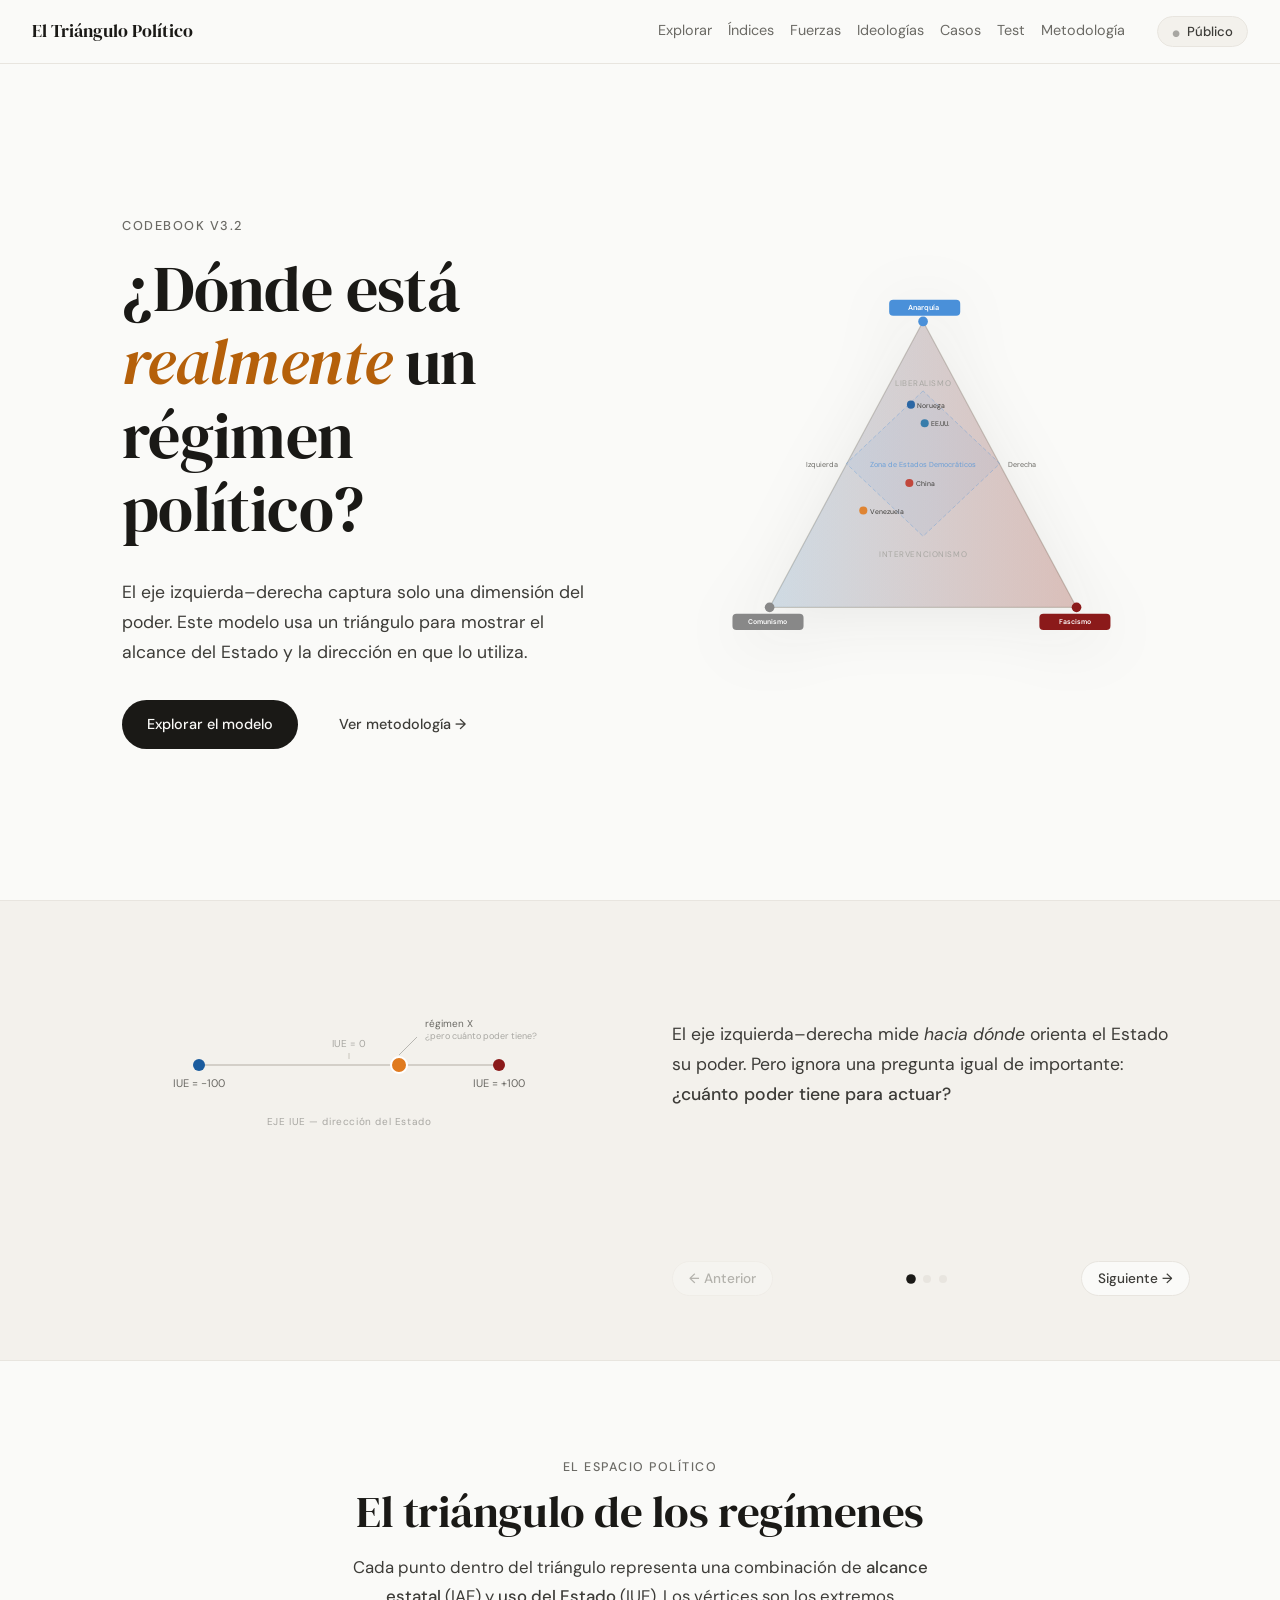
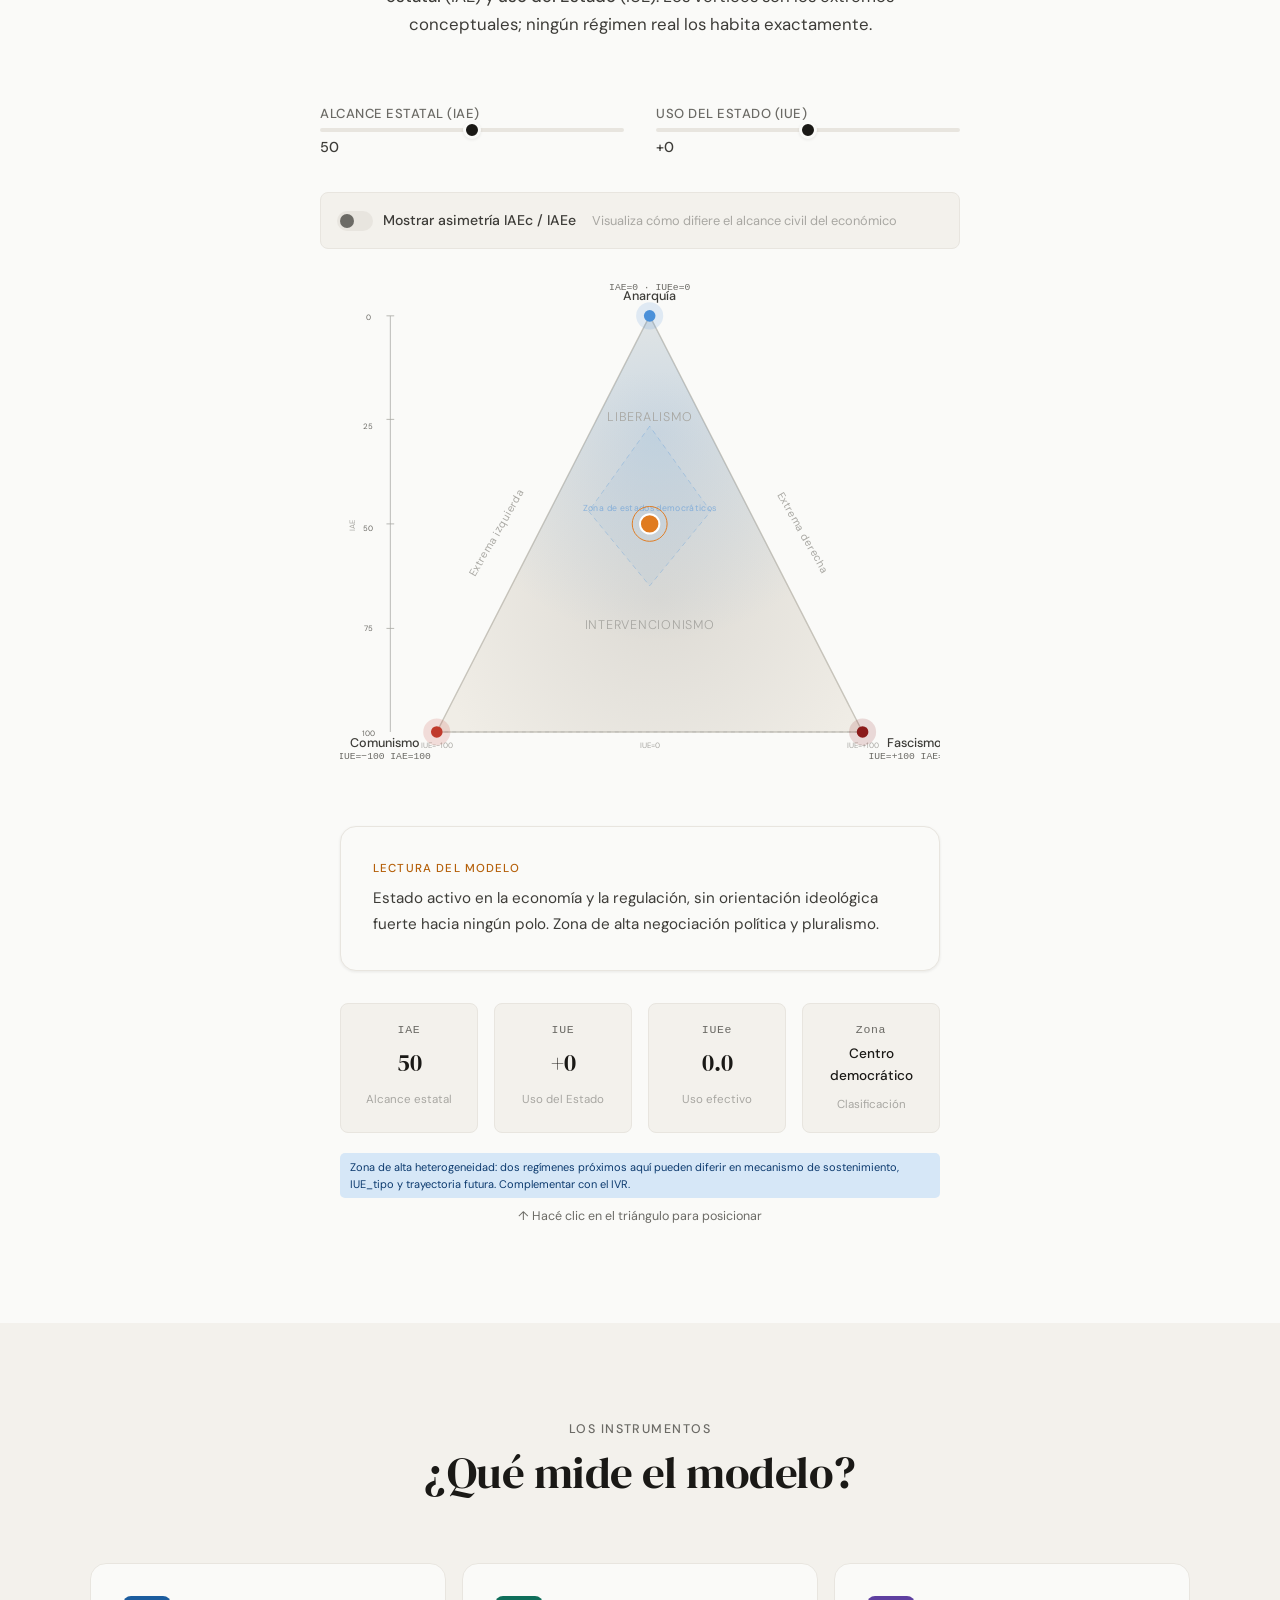
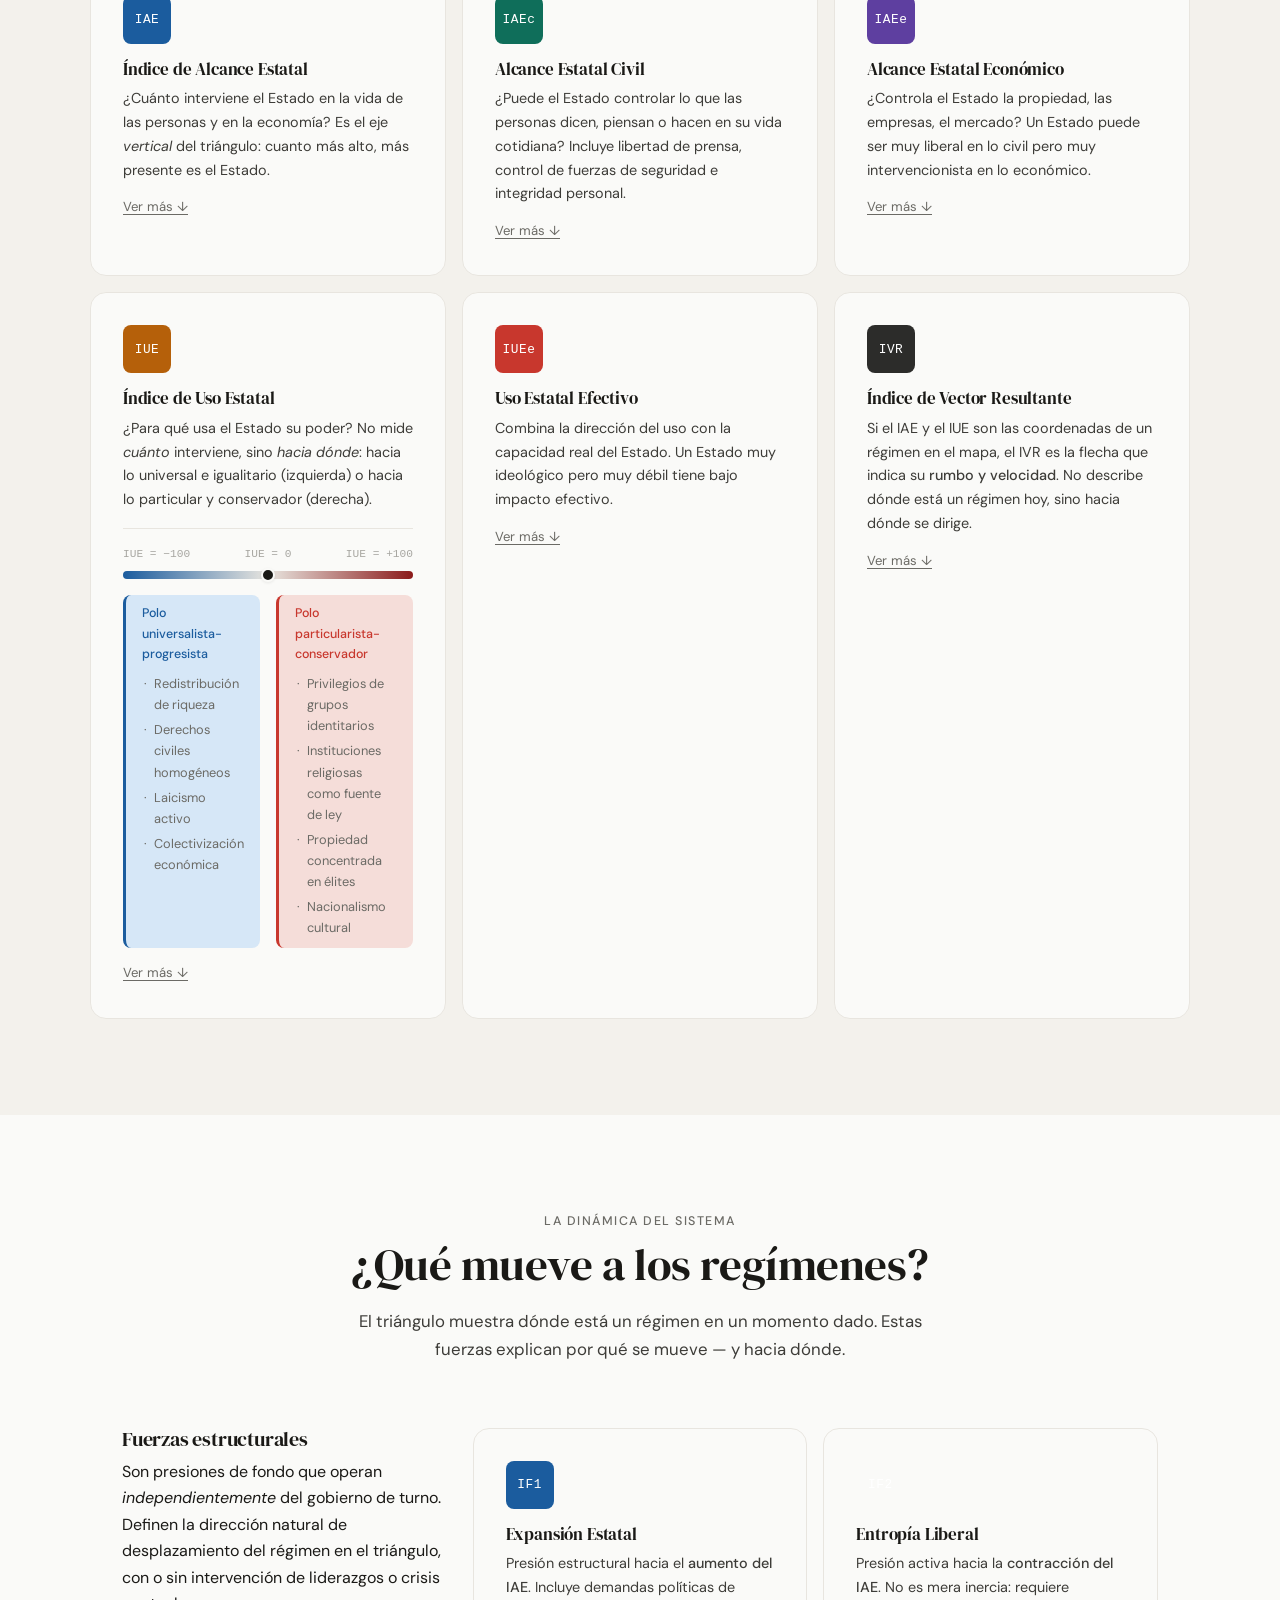
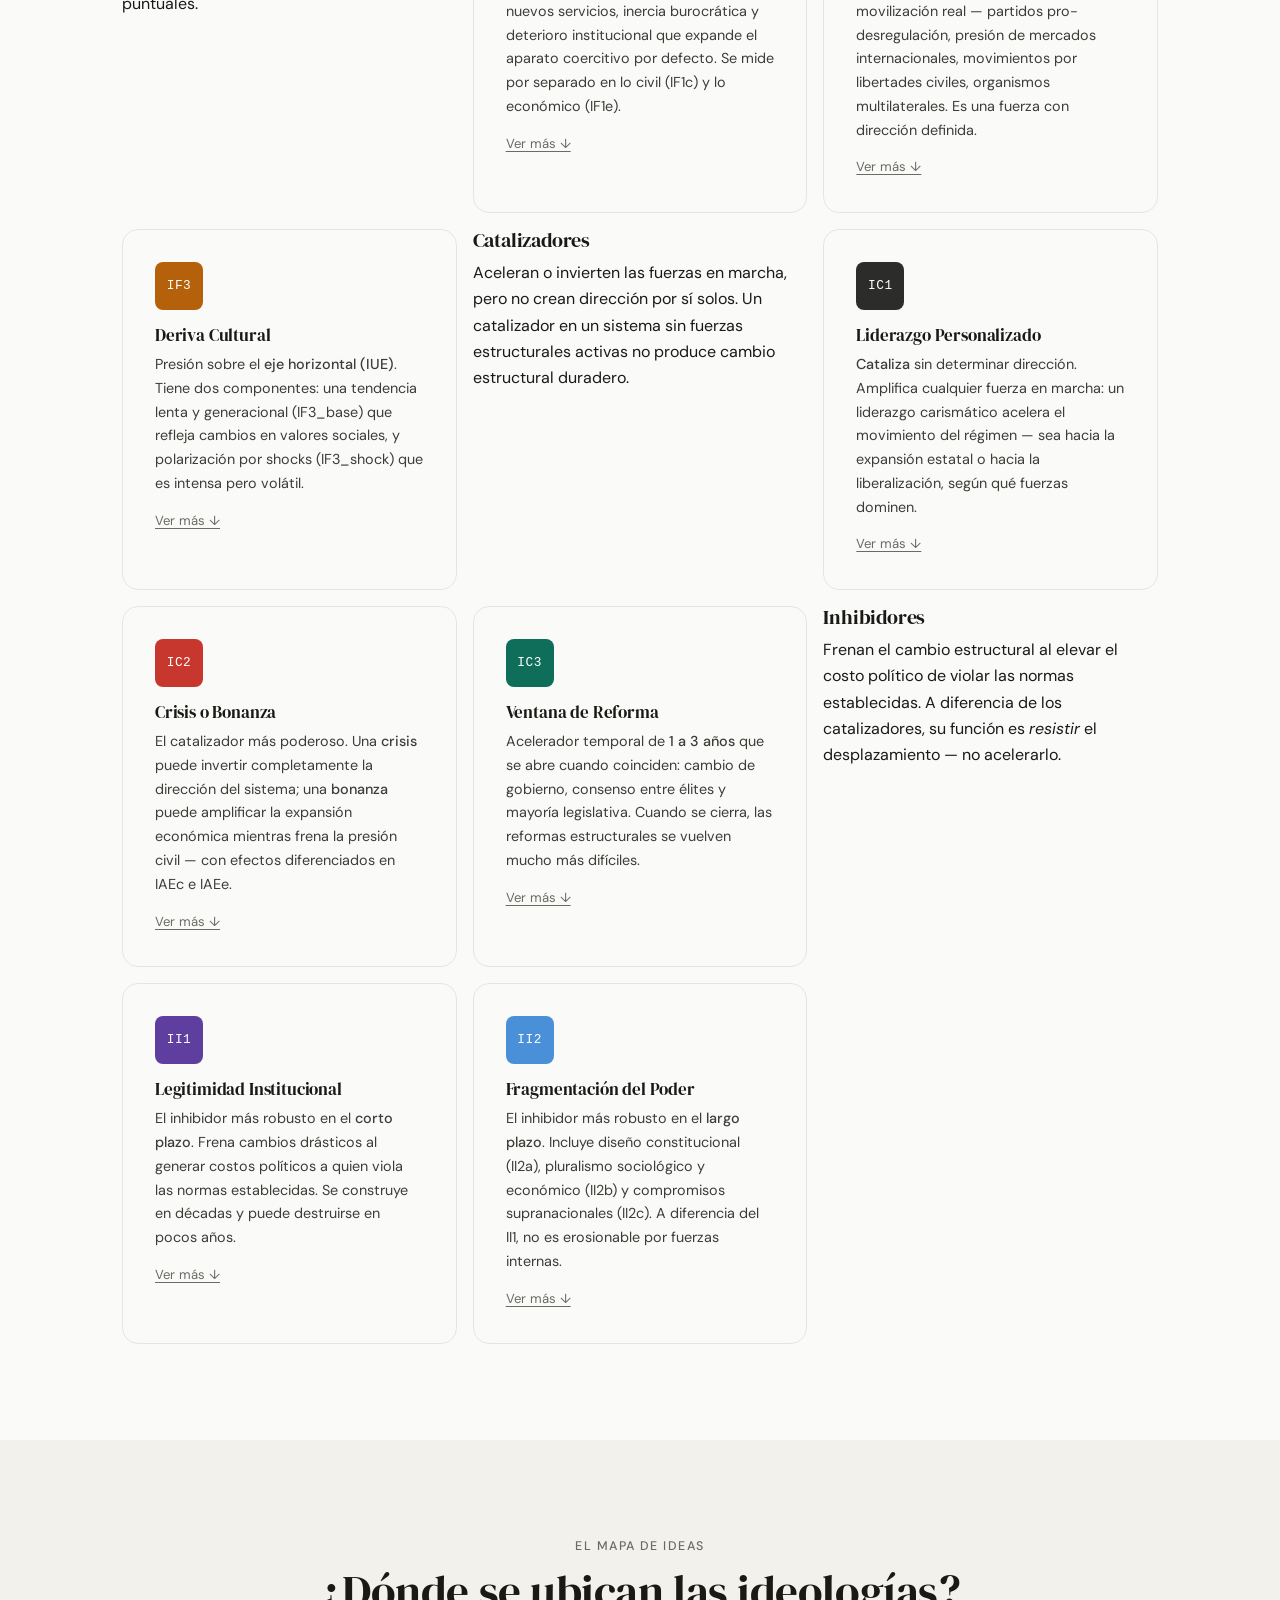
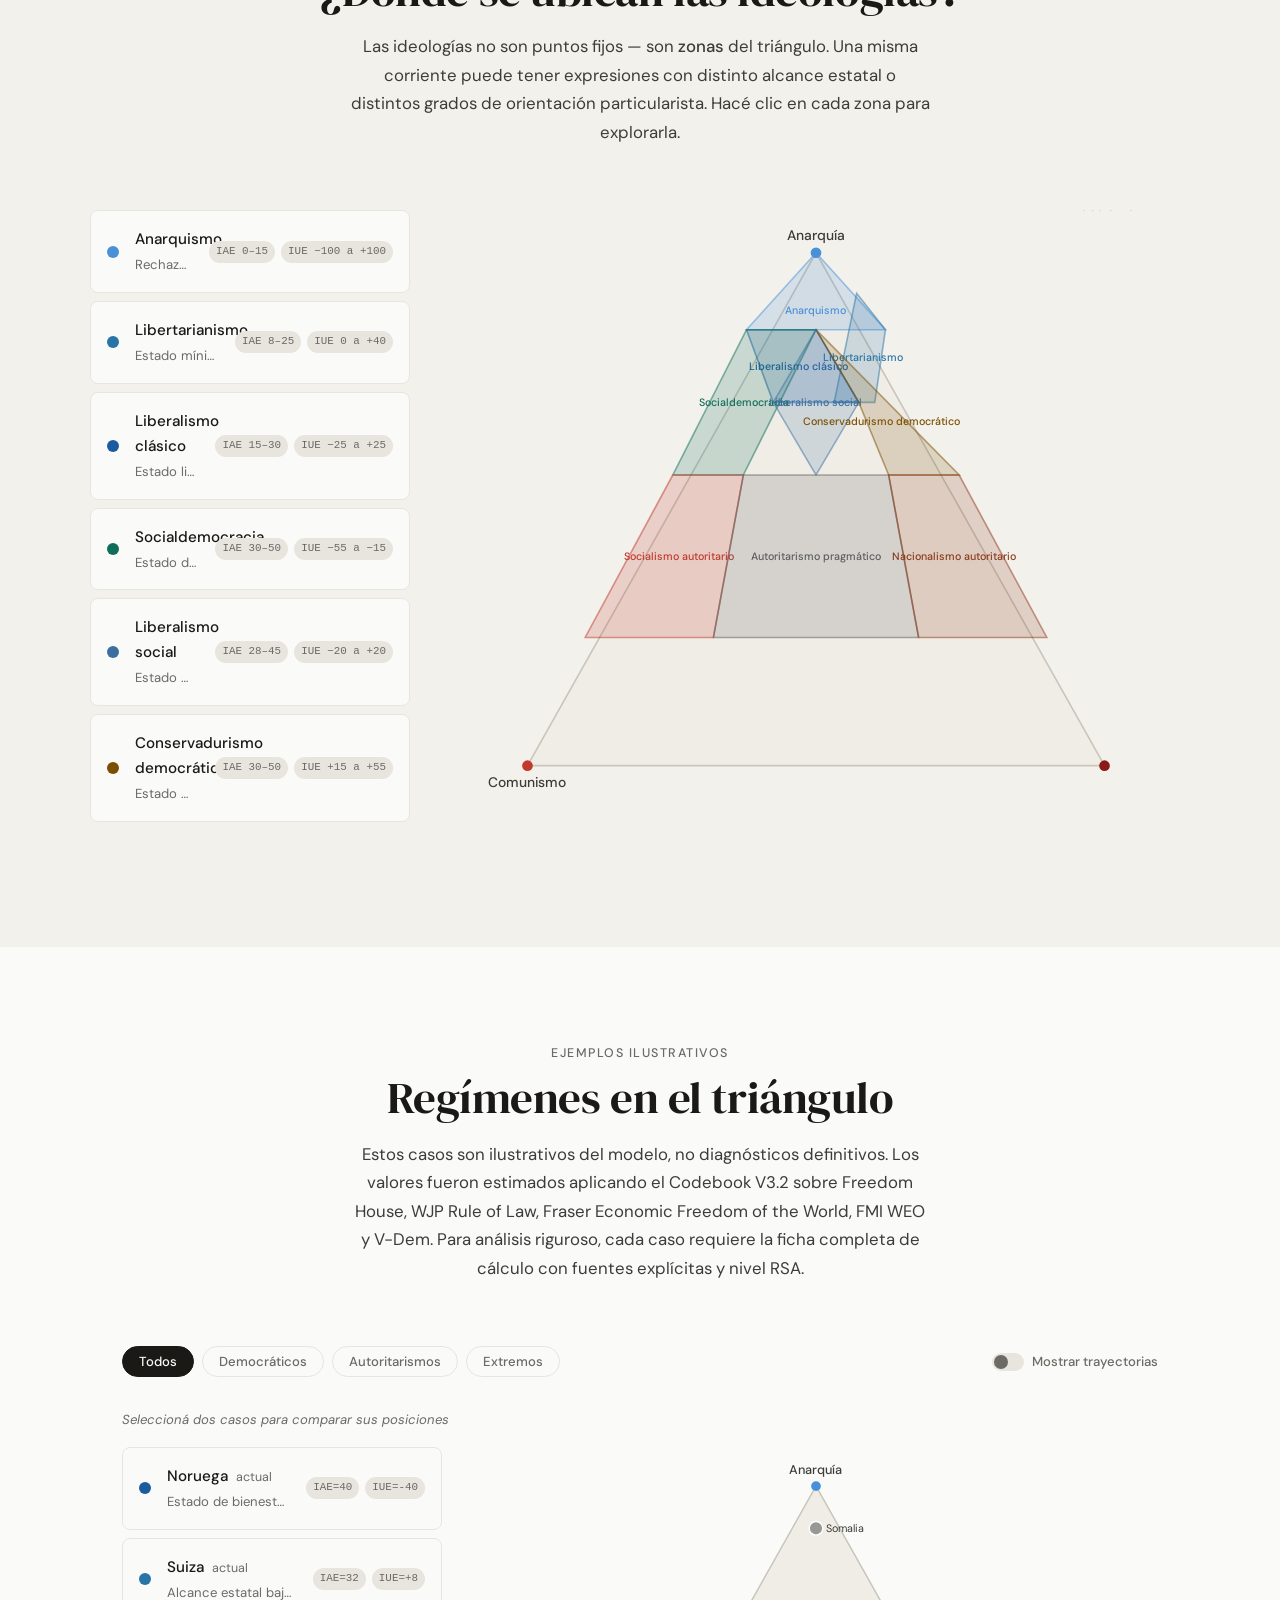
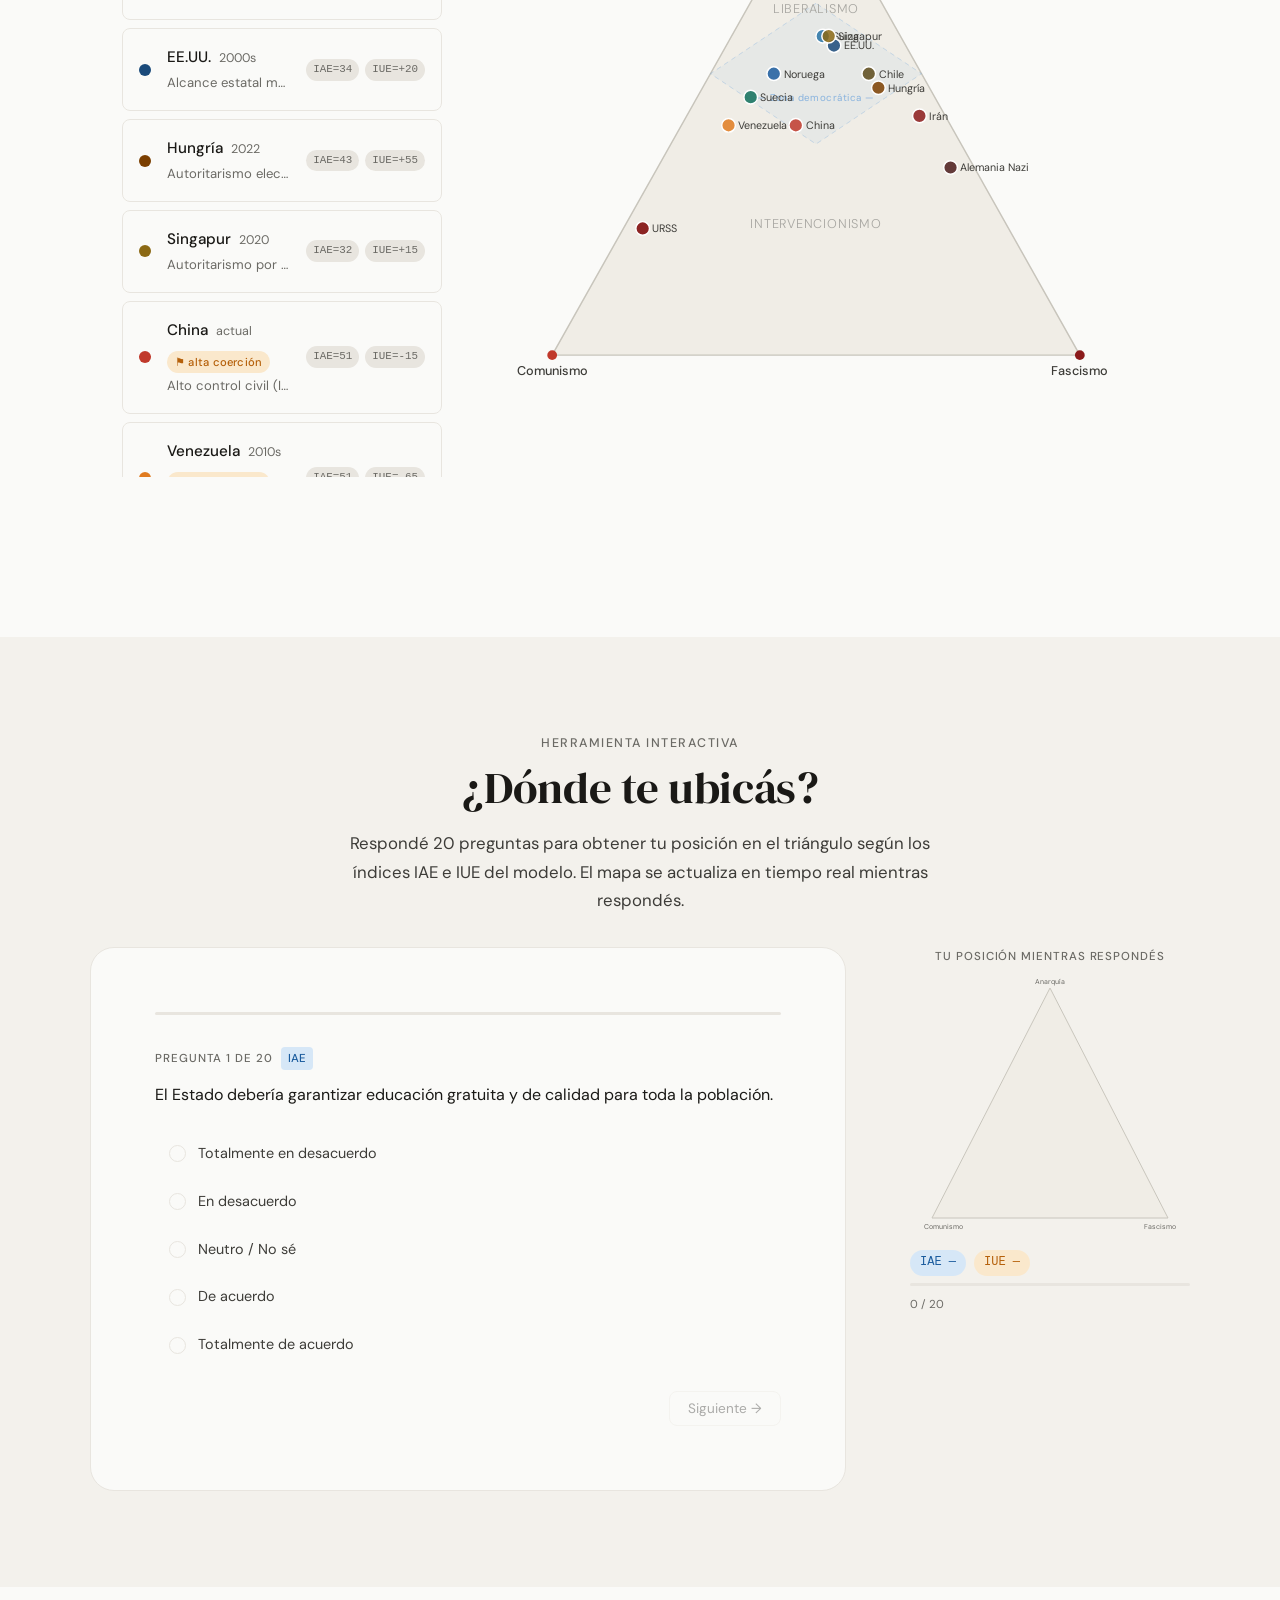
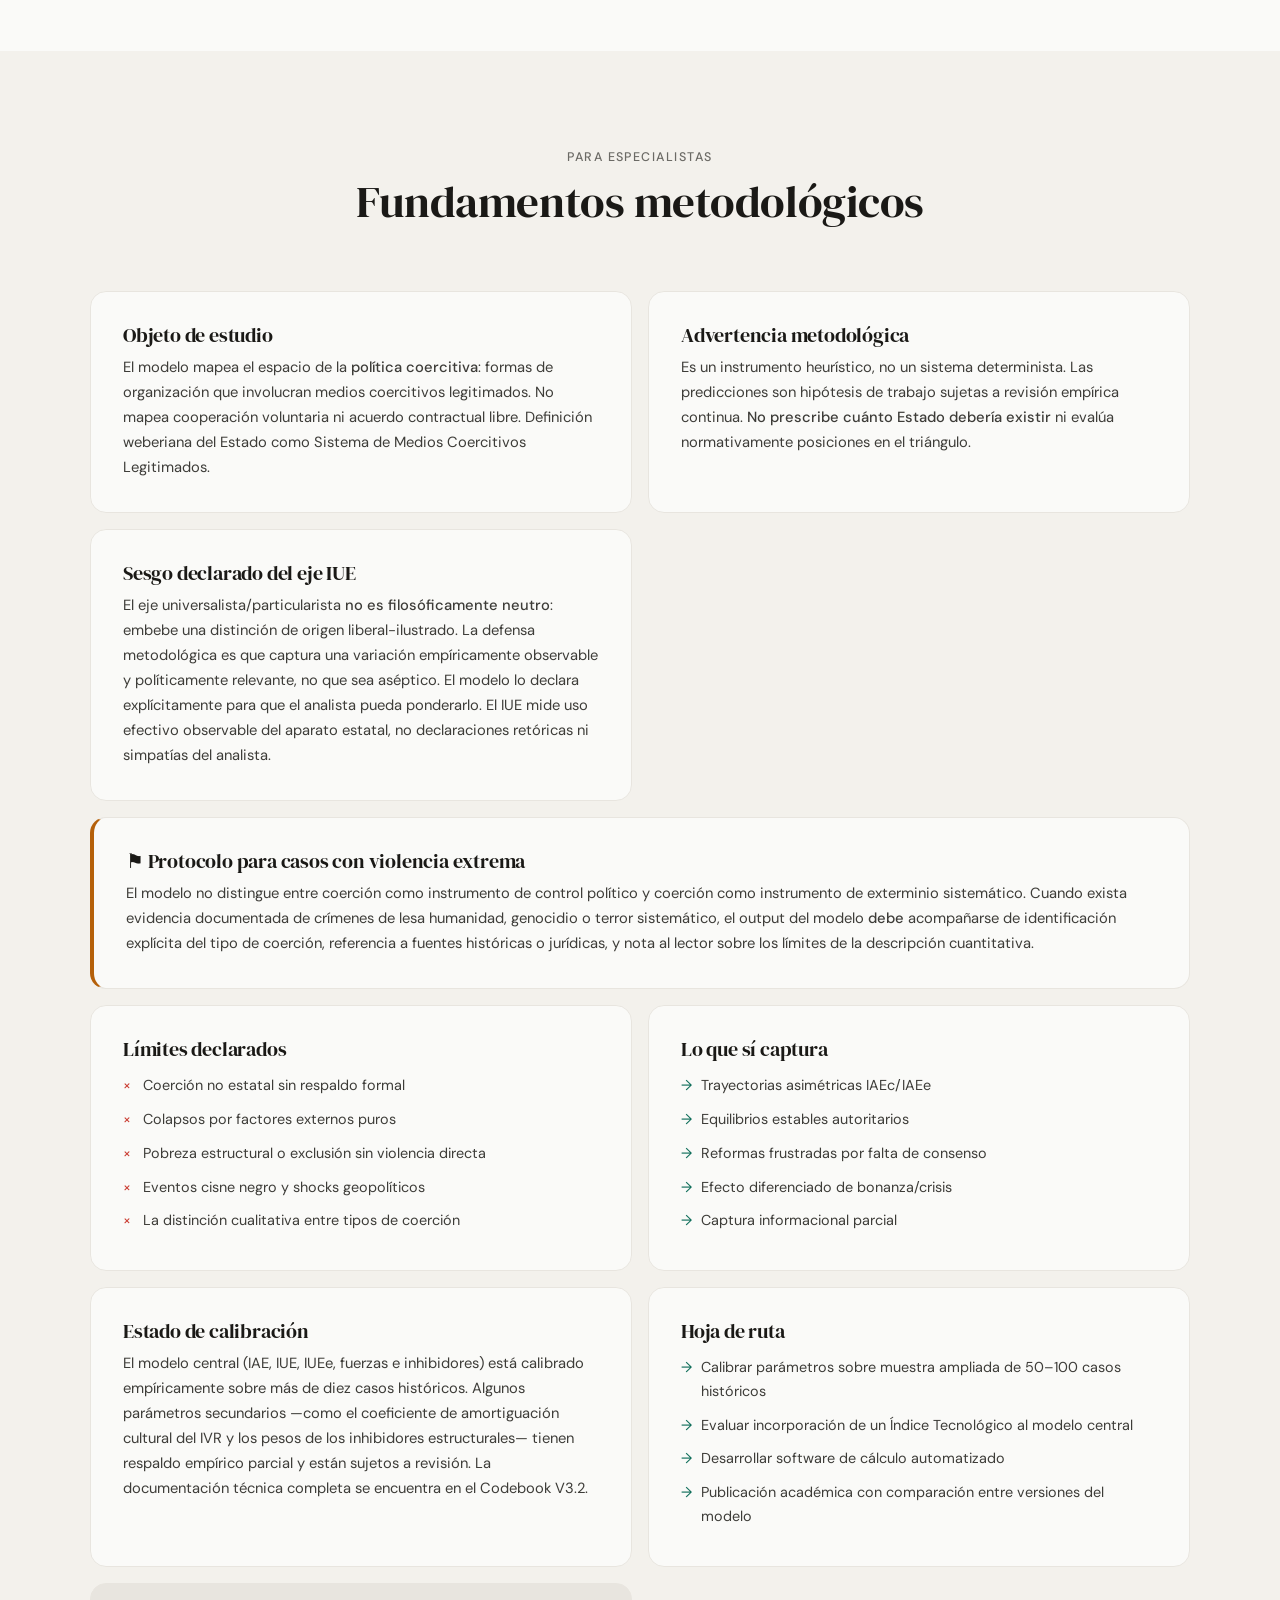
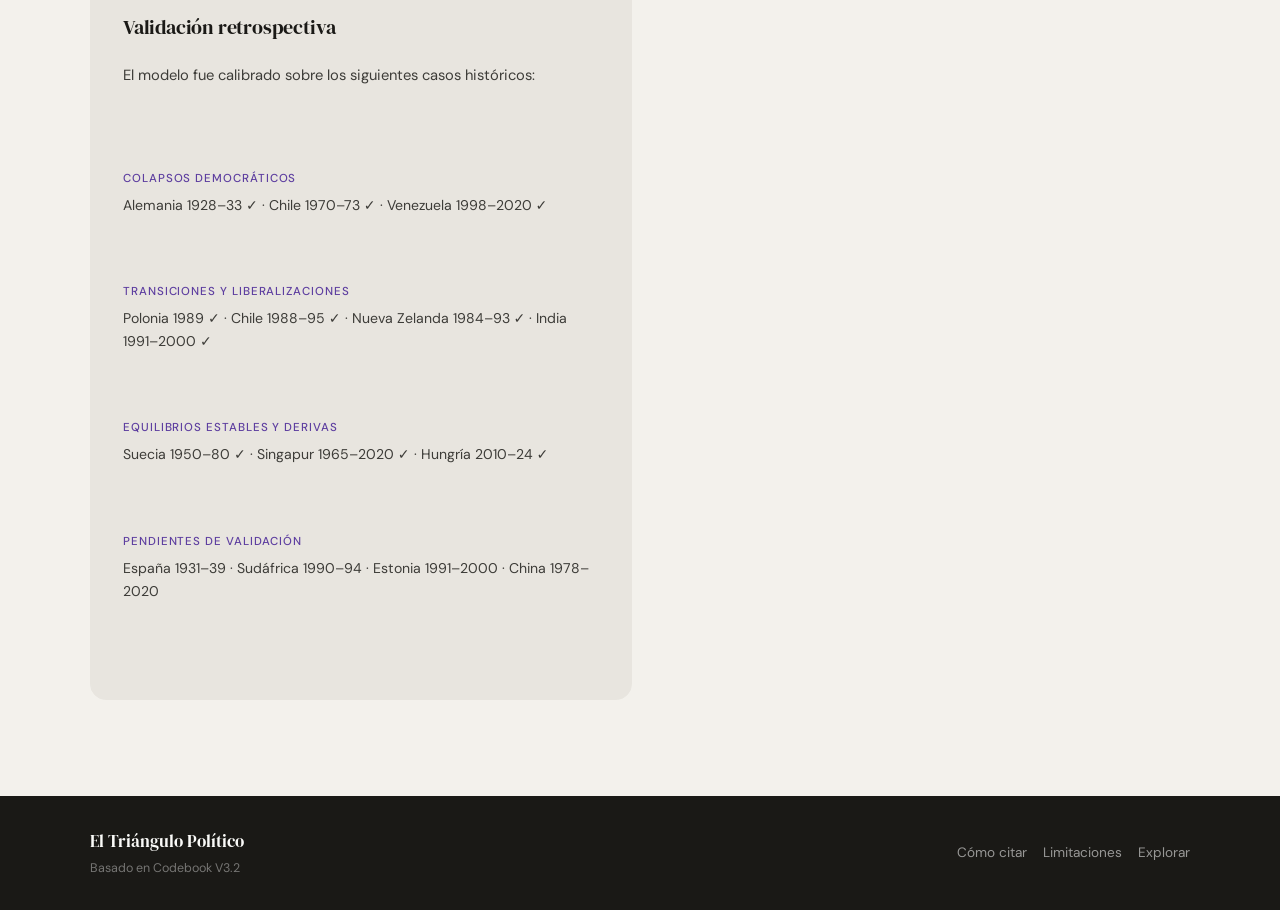
==== commit a5f3d191: "Update index.html" ====
--- a/index.html
+++ b/index.html
@@ -156,10 +156,10 @@
 
         <!-- Zona democrática IAE 25-55 -->
         <polygon
-          points="320,145 257,238 320,295 383,238"
+          points="320,150 257,238 320,315 383,238"
           fill="rgba(74,144,217,0.06)" stroke="rgba(74,144,217,0.30)"
           stroke-width="1" stroke-dasharray="5 4"/>
-        <text x="320" y="225" text-anchor="middle"
+        <text x="320" y="238" text-anchor="middle"
               font-family="DM Sans,sans-serif" font-size="9"
               fill="rgba(74,144,217,0.55)" letter-spacing="0.04em">Zona de estados democráticos</text>
 
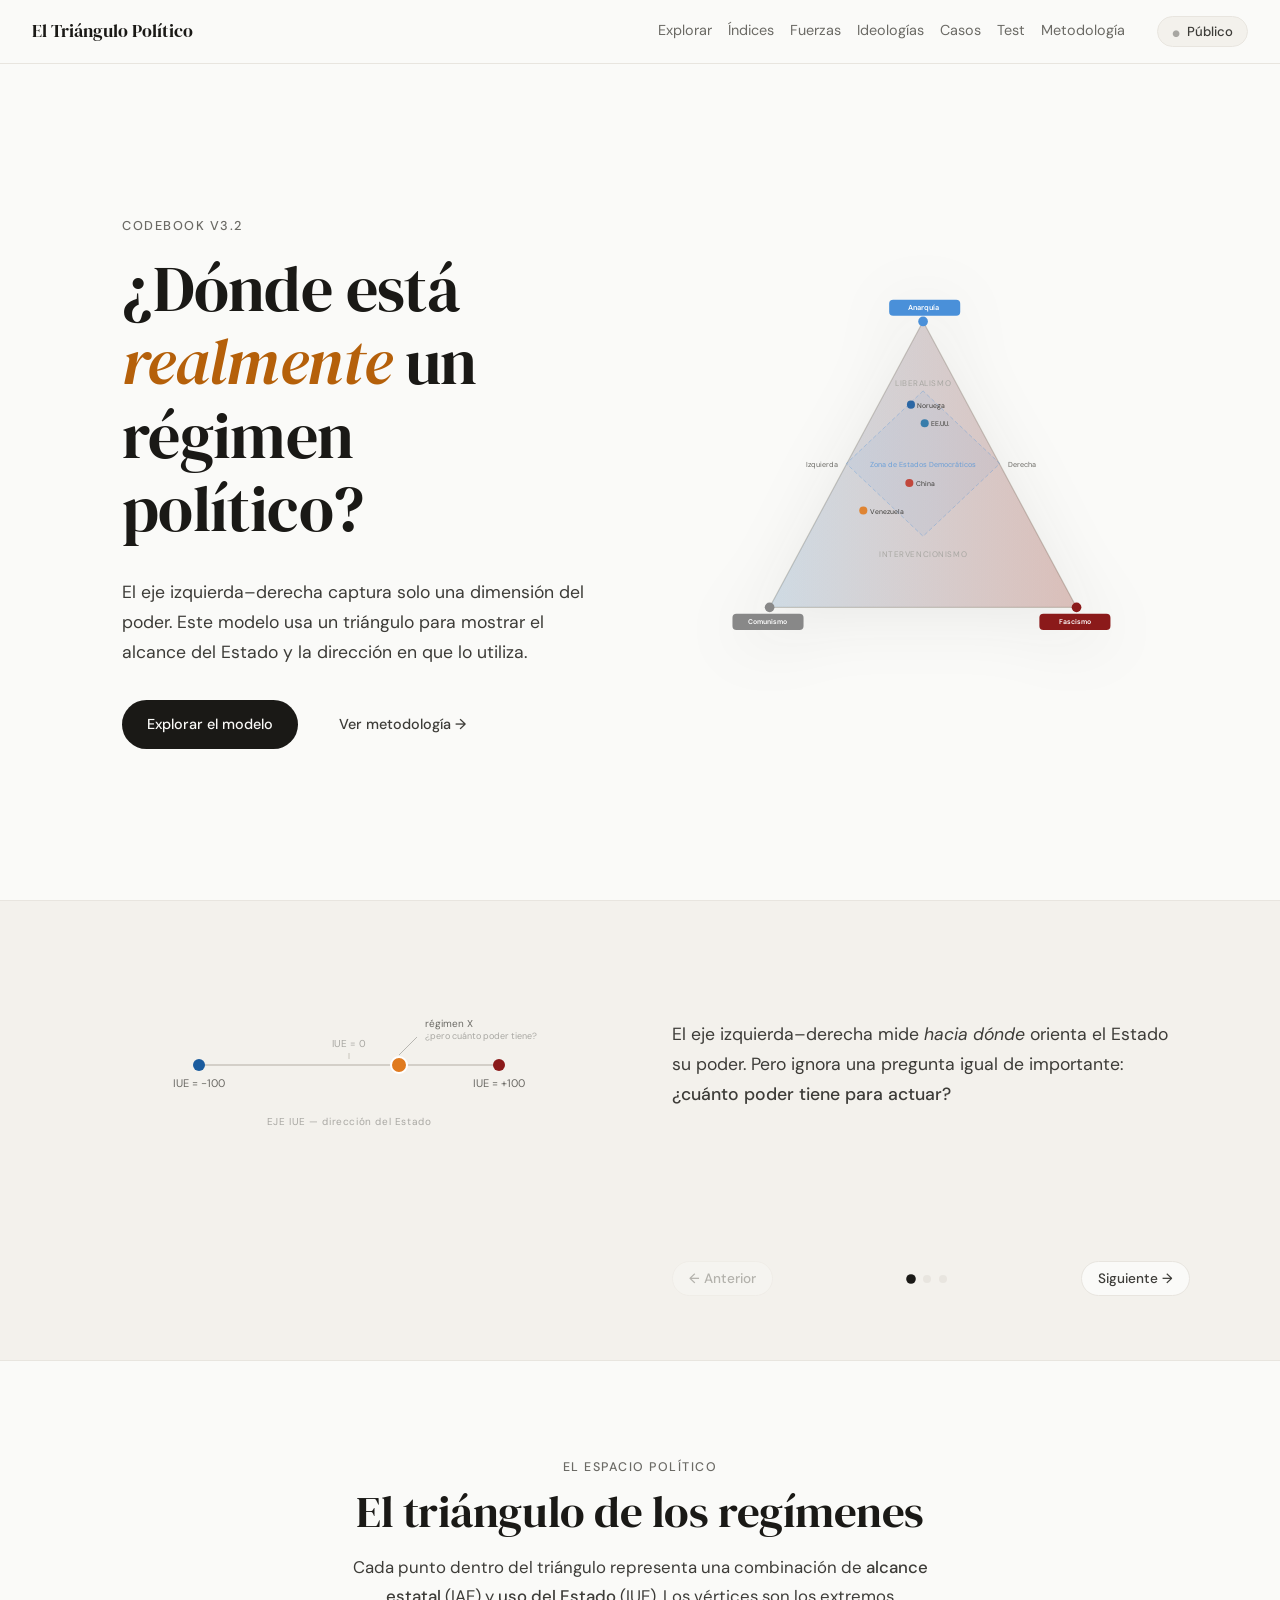
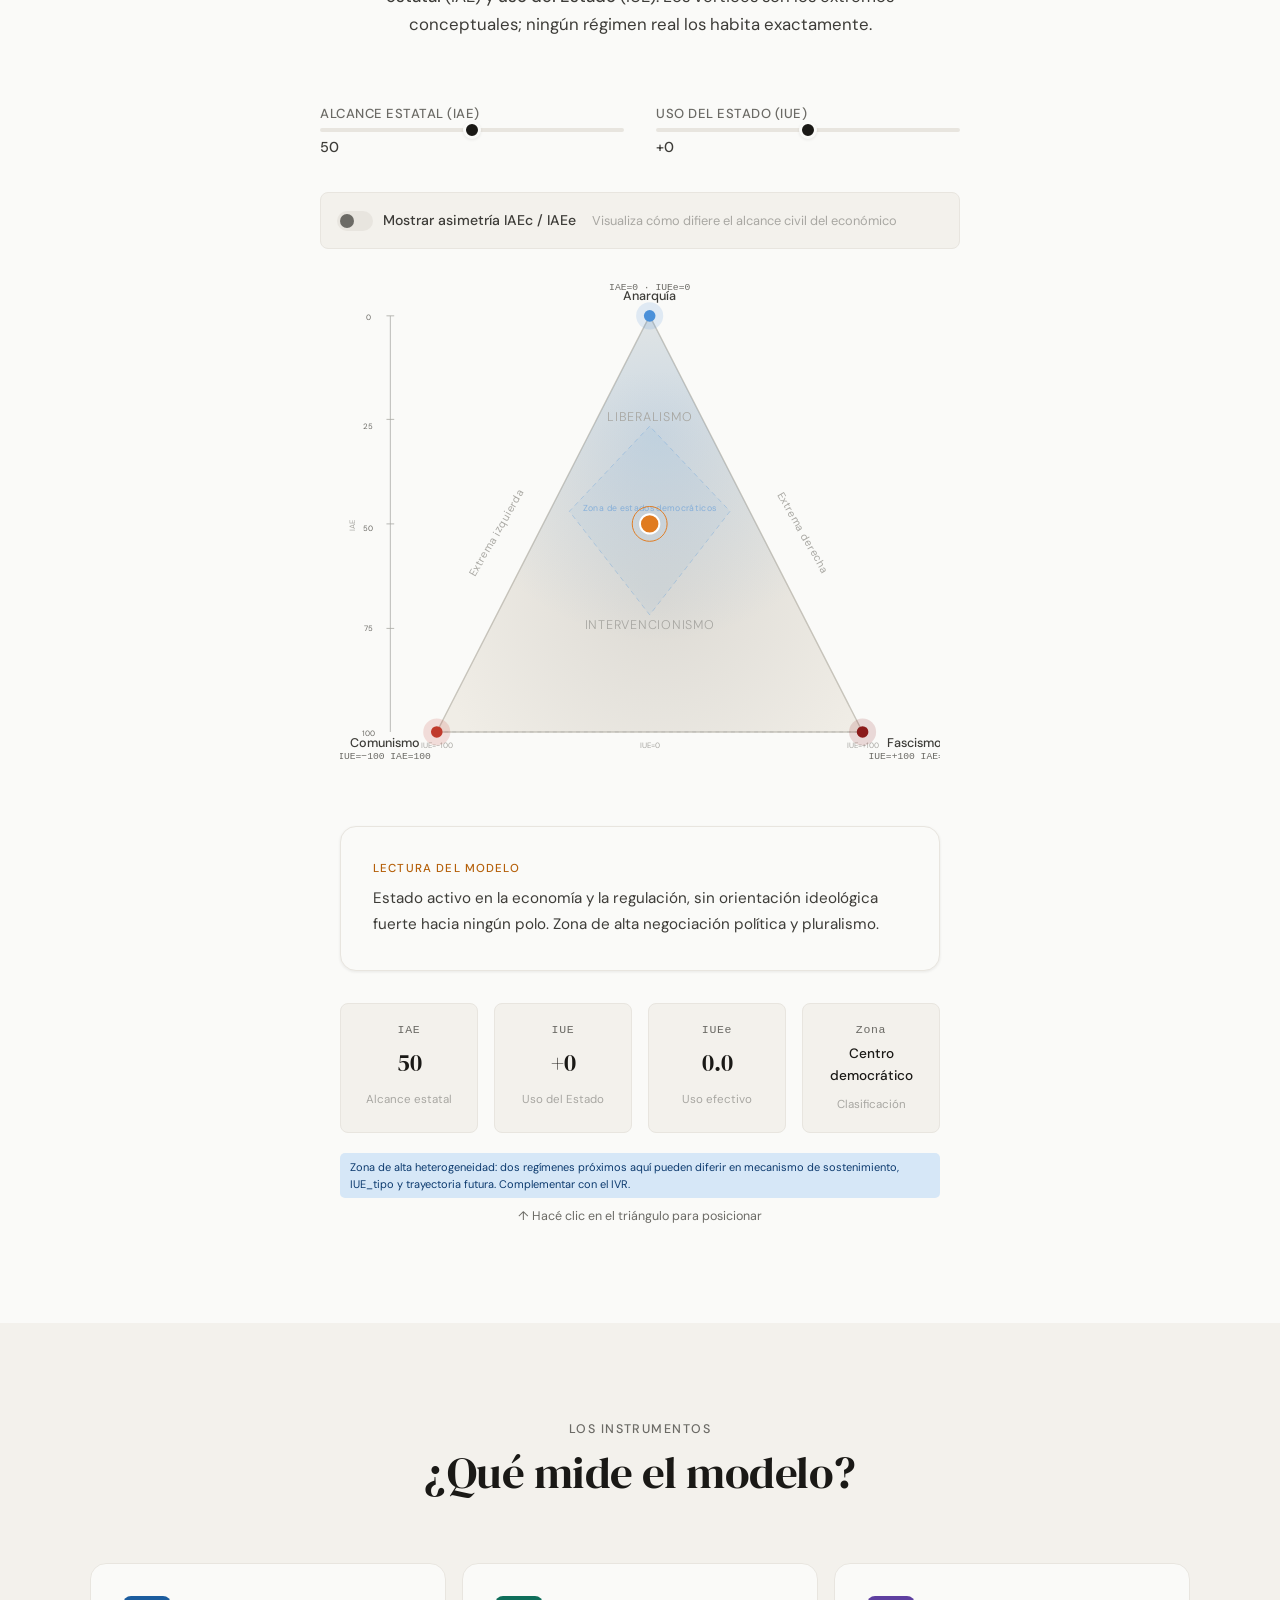
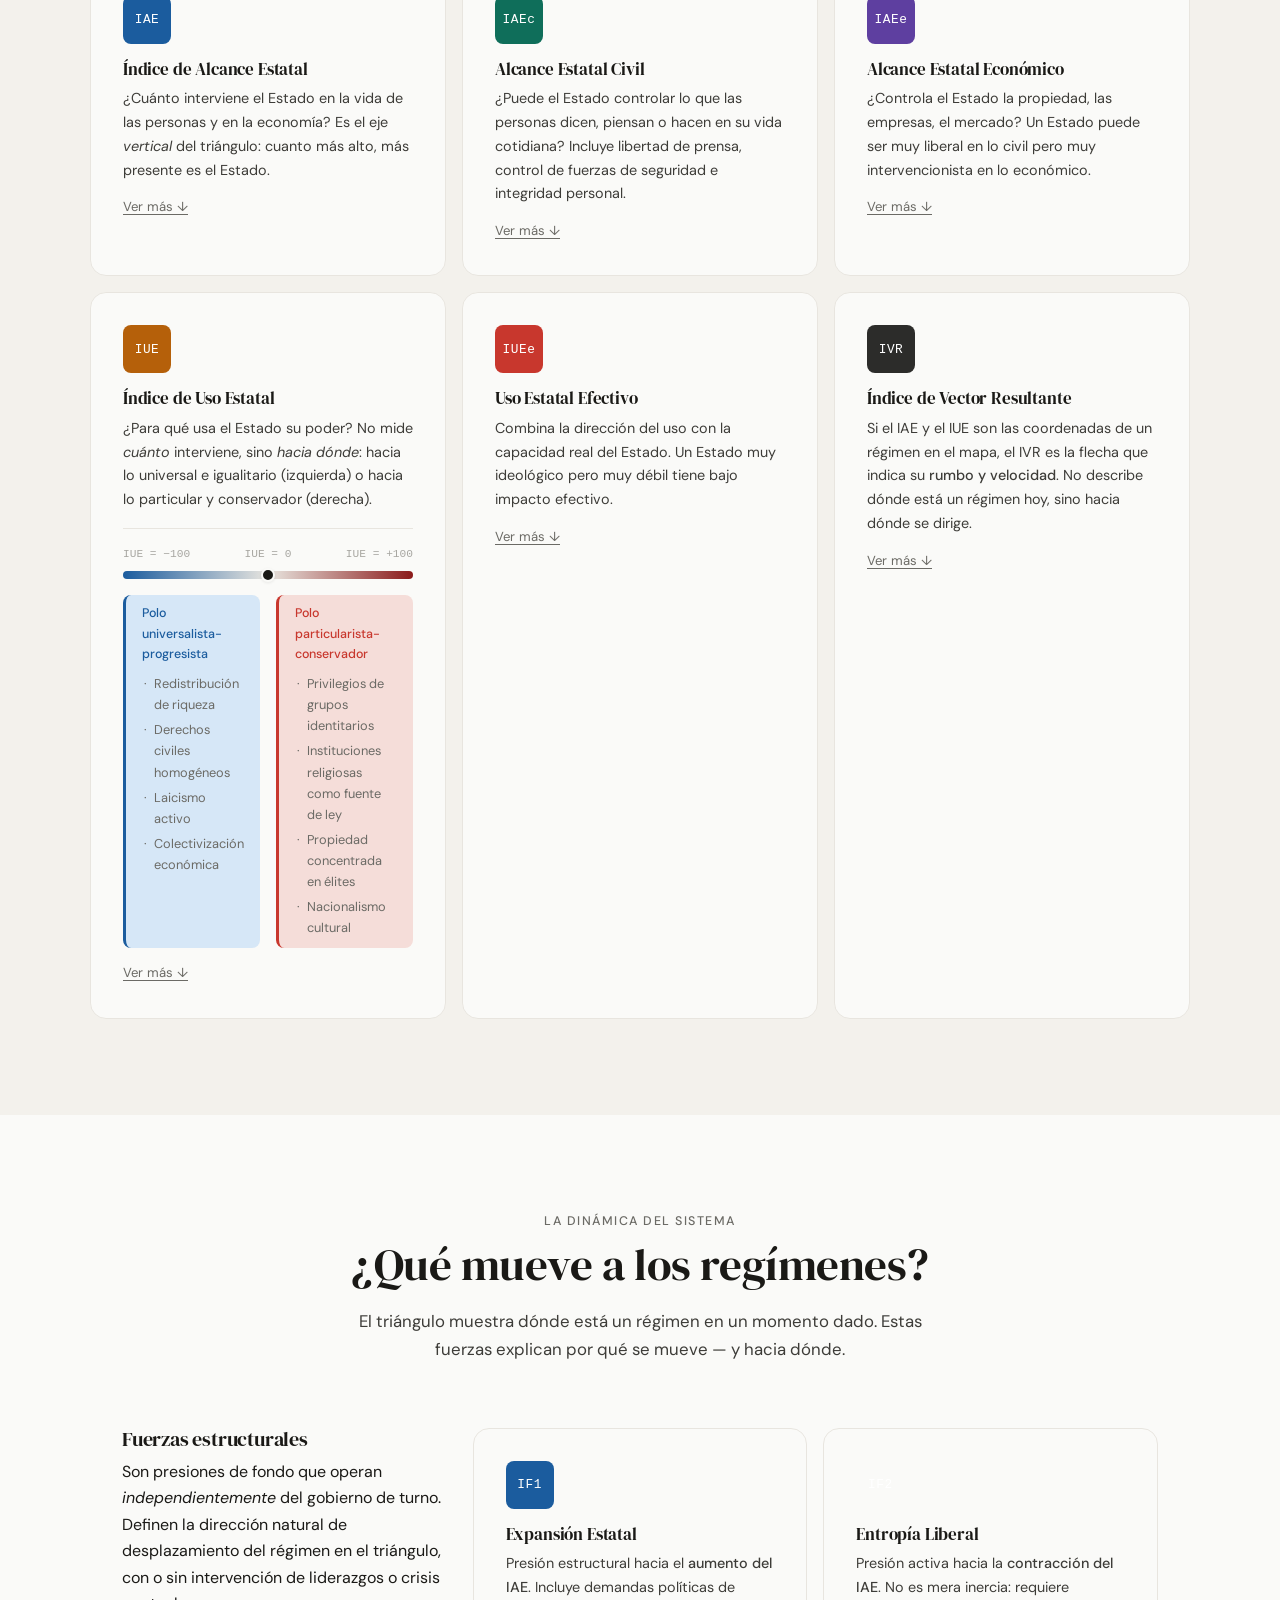
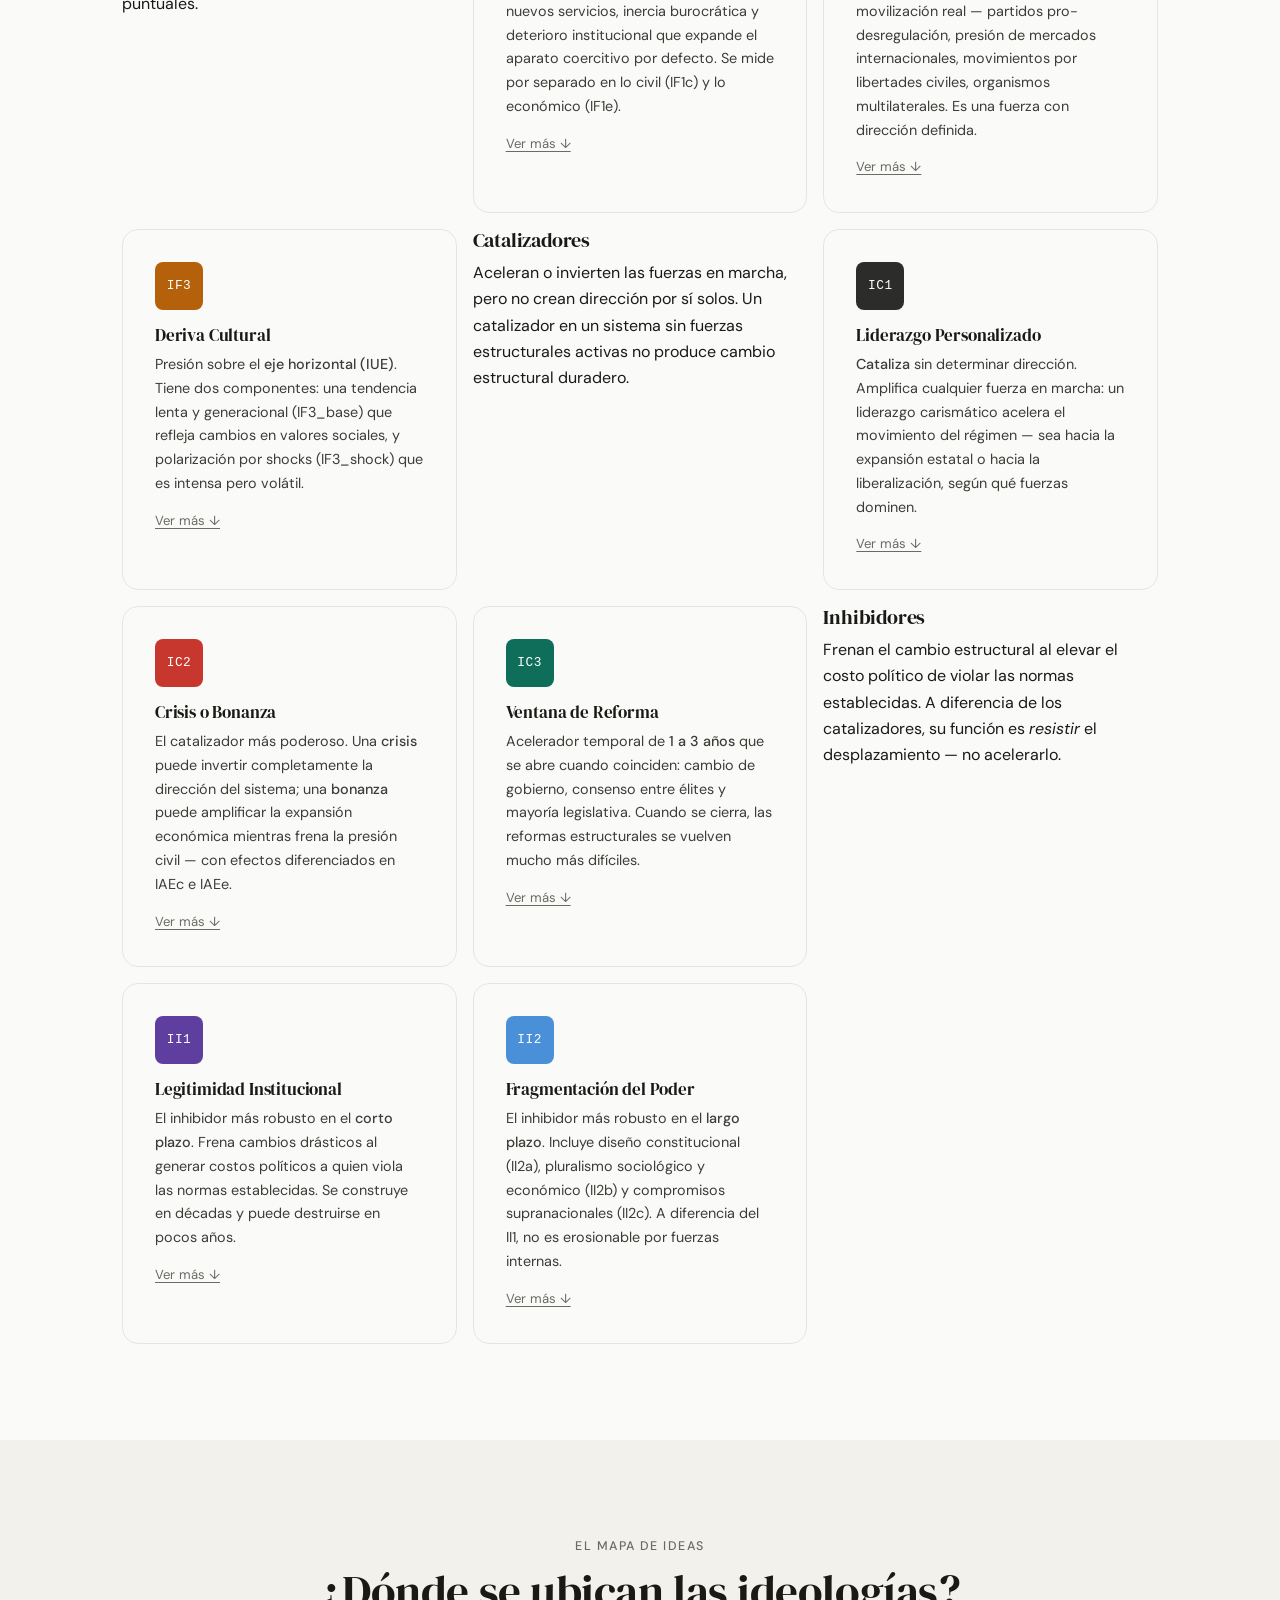
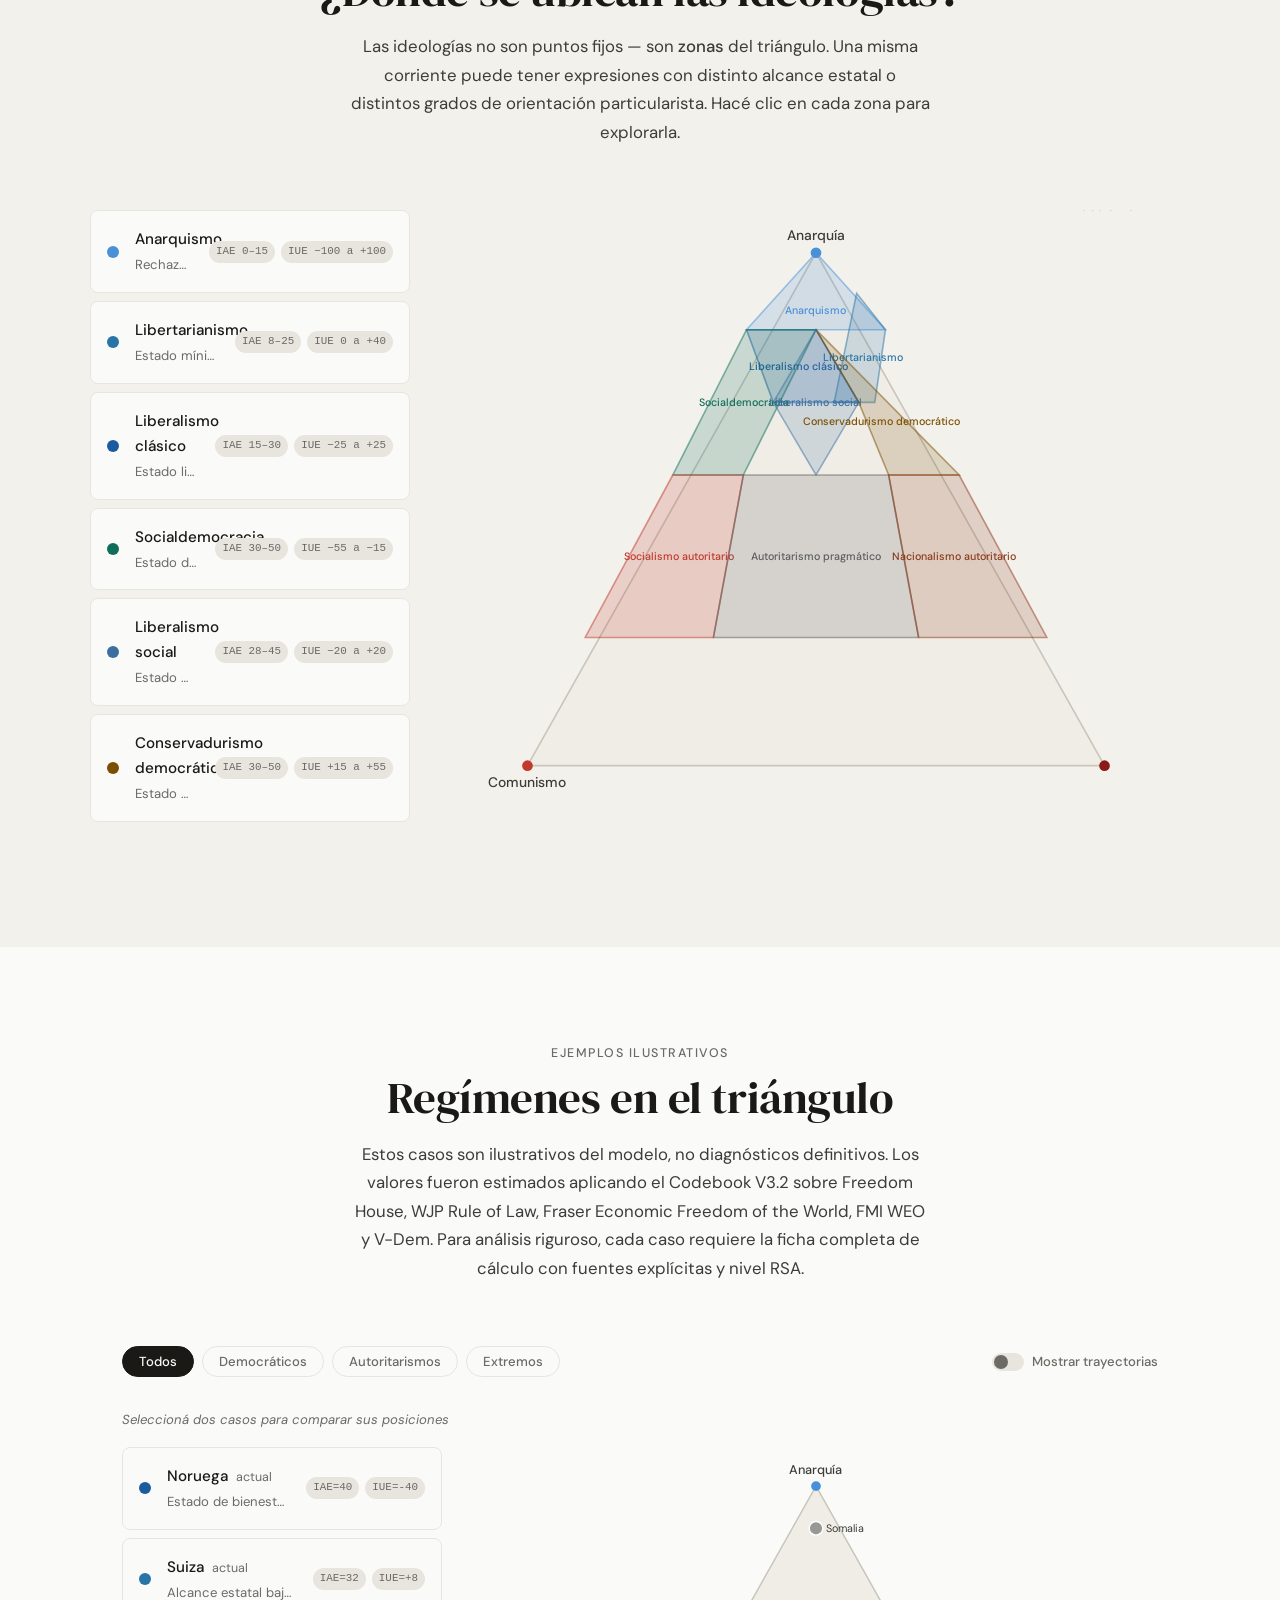
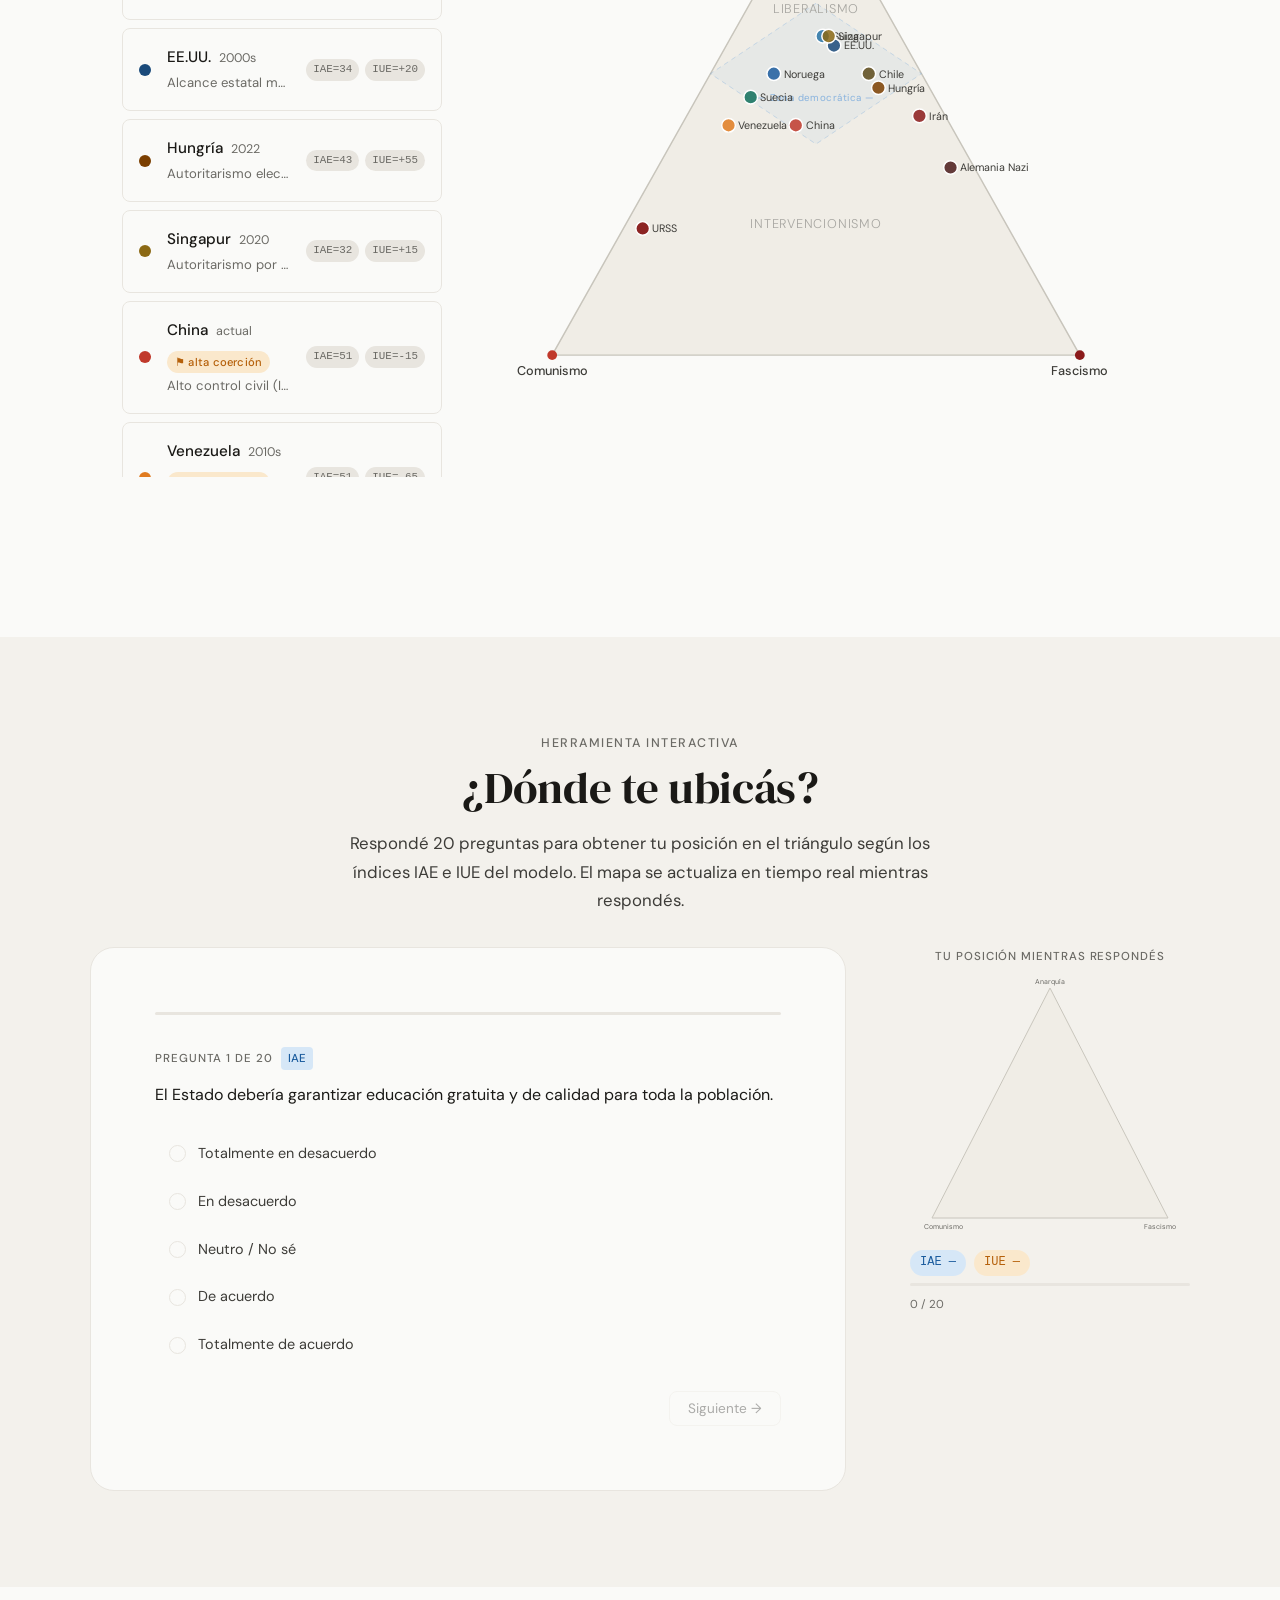
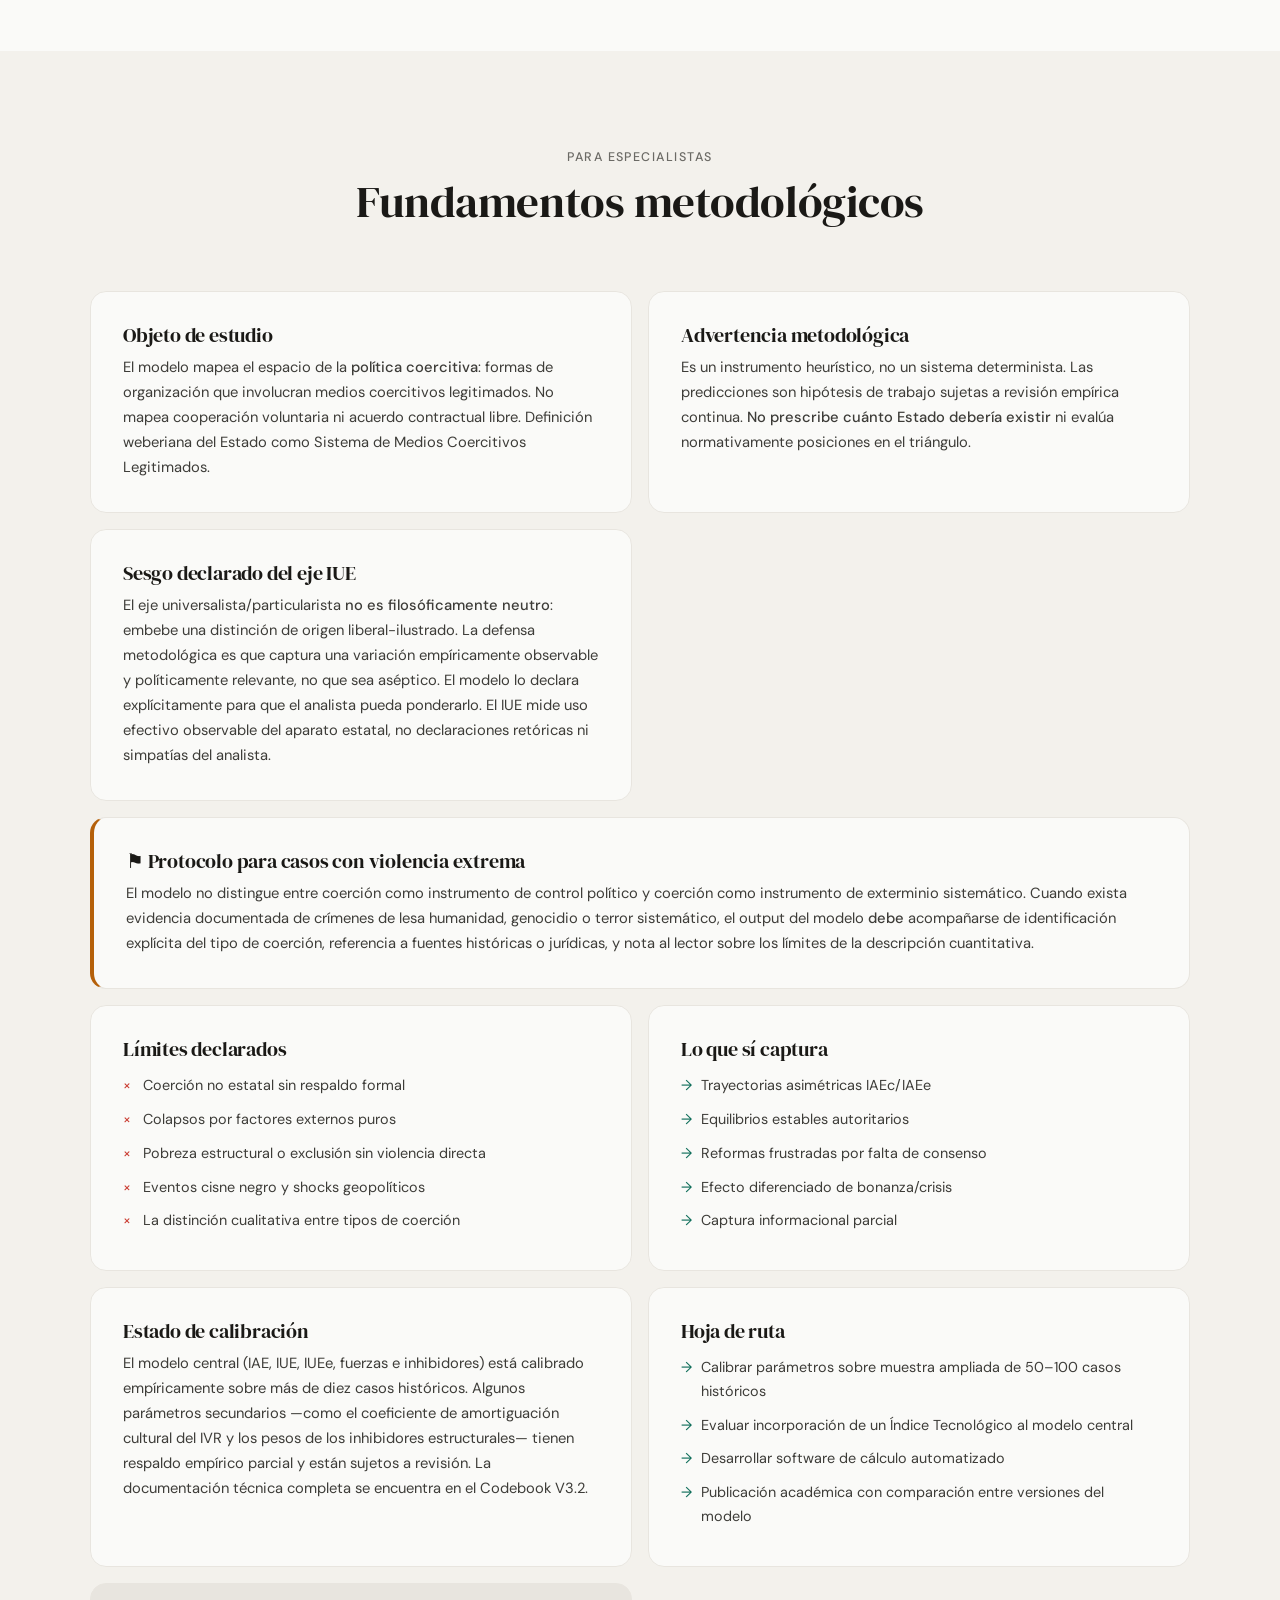
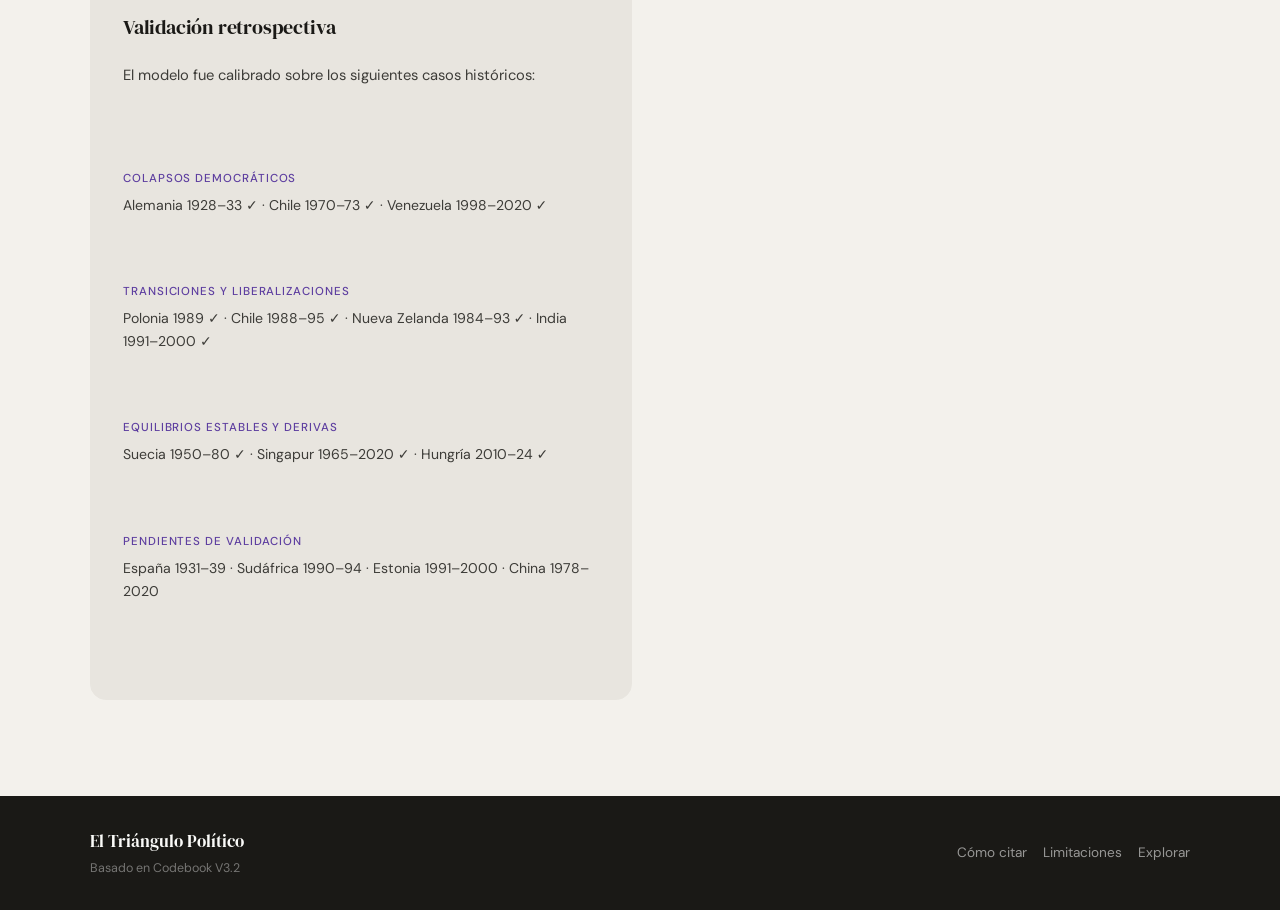
==== commit 052a5f8d: "Update index.html" ====
--- a/index.html
+++ b/index.html
@@ -156,7 +156,7 @@
 
         <!-- Zona democrática IAE 25-55 -->
         <polygon
-          points="320,150 257,238 320,315 383,238"
+          points="320,150 237,238 320,345 403,238"
           fill="rgba(74,144,217,0.06)" stroke="rgba(74,144,217,0.30)"
           stroke-width="1" stroke-dasharray="5 4"/>
         <text x="320" y="238" text-anchor="middle"
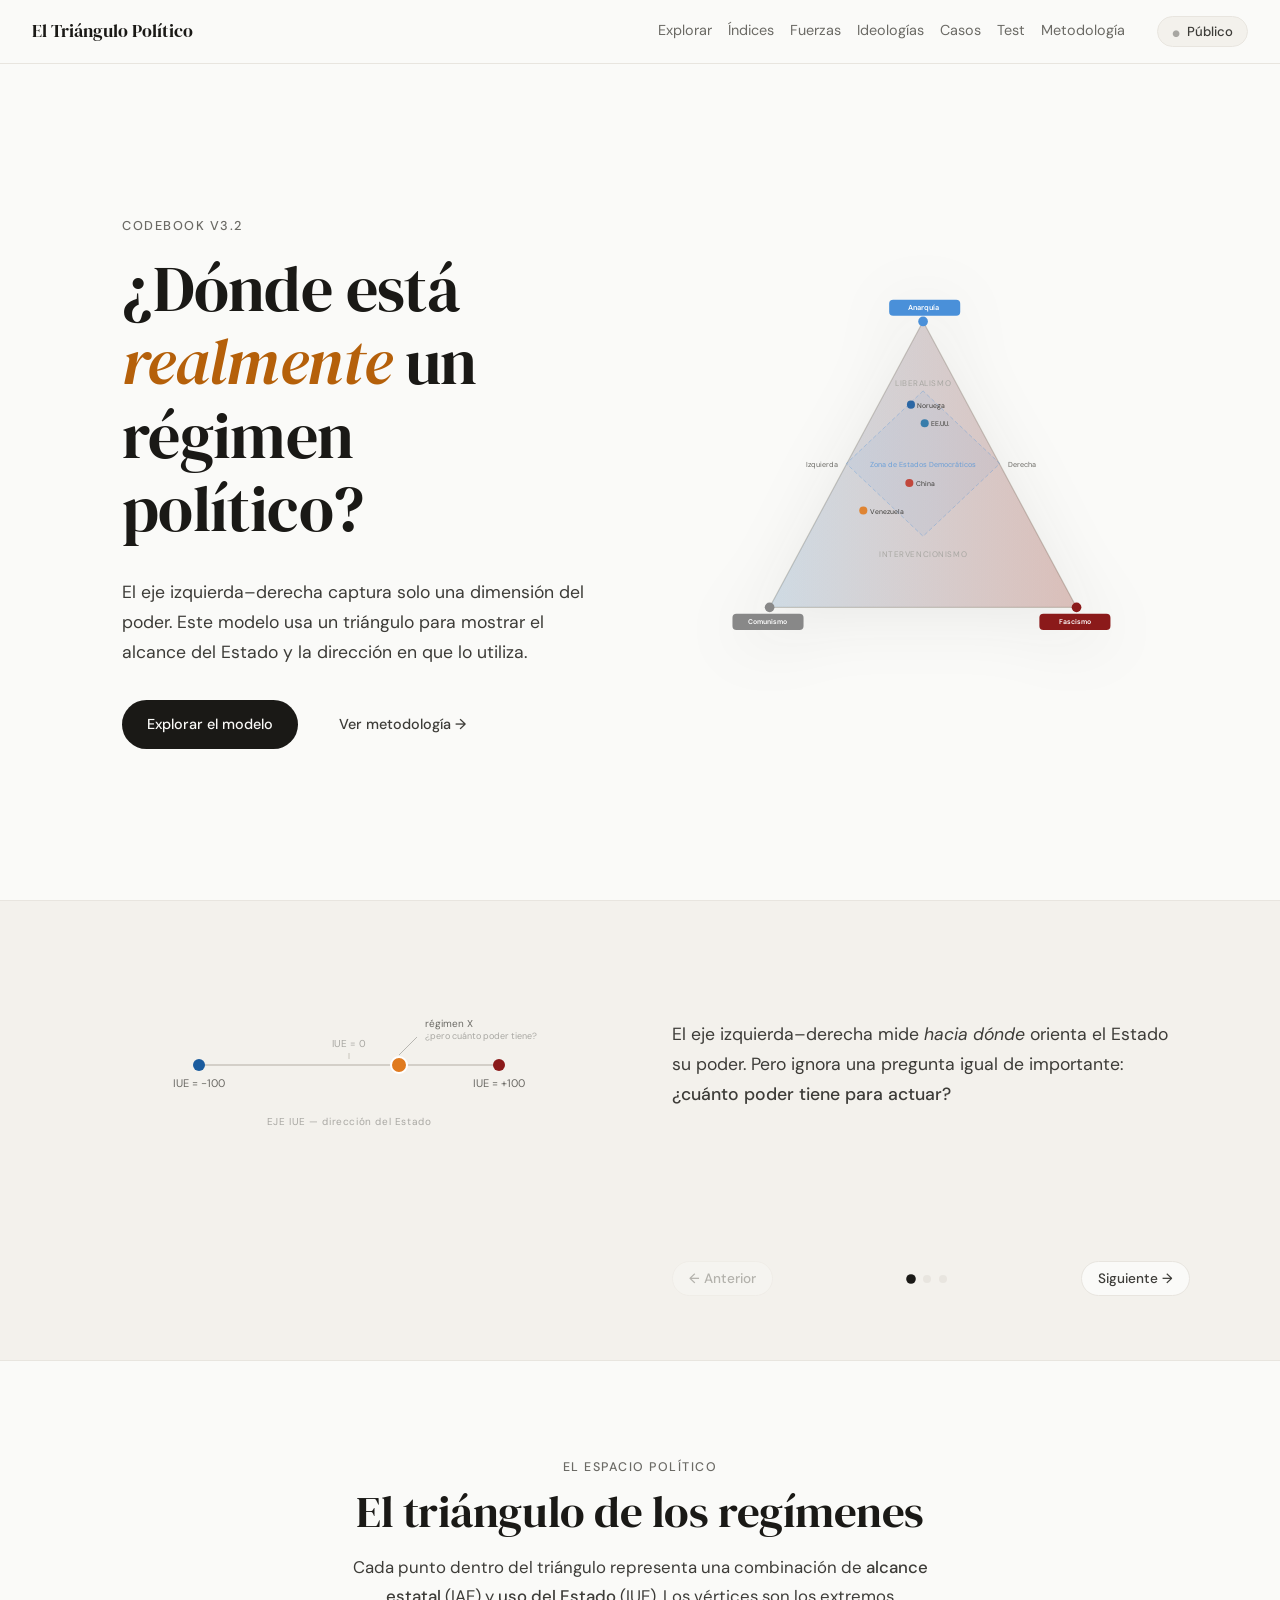
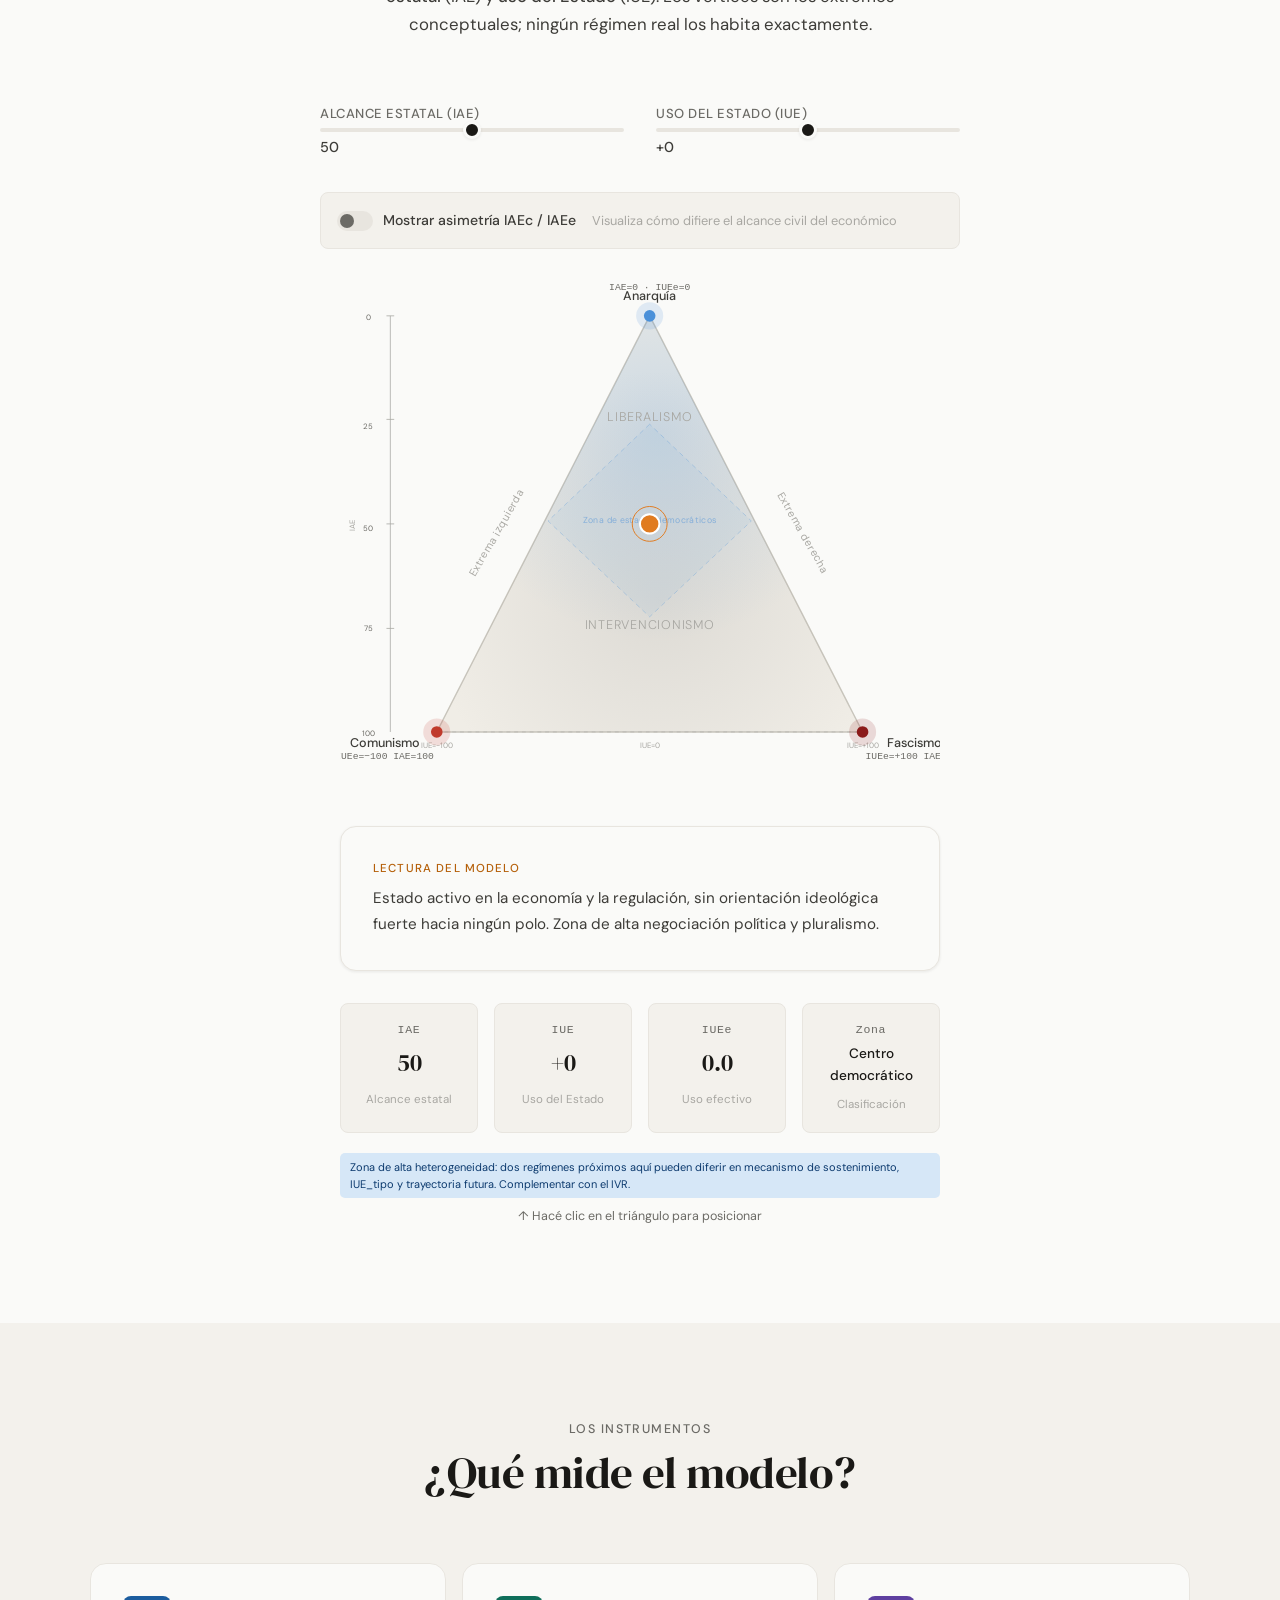
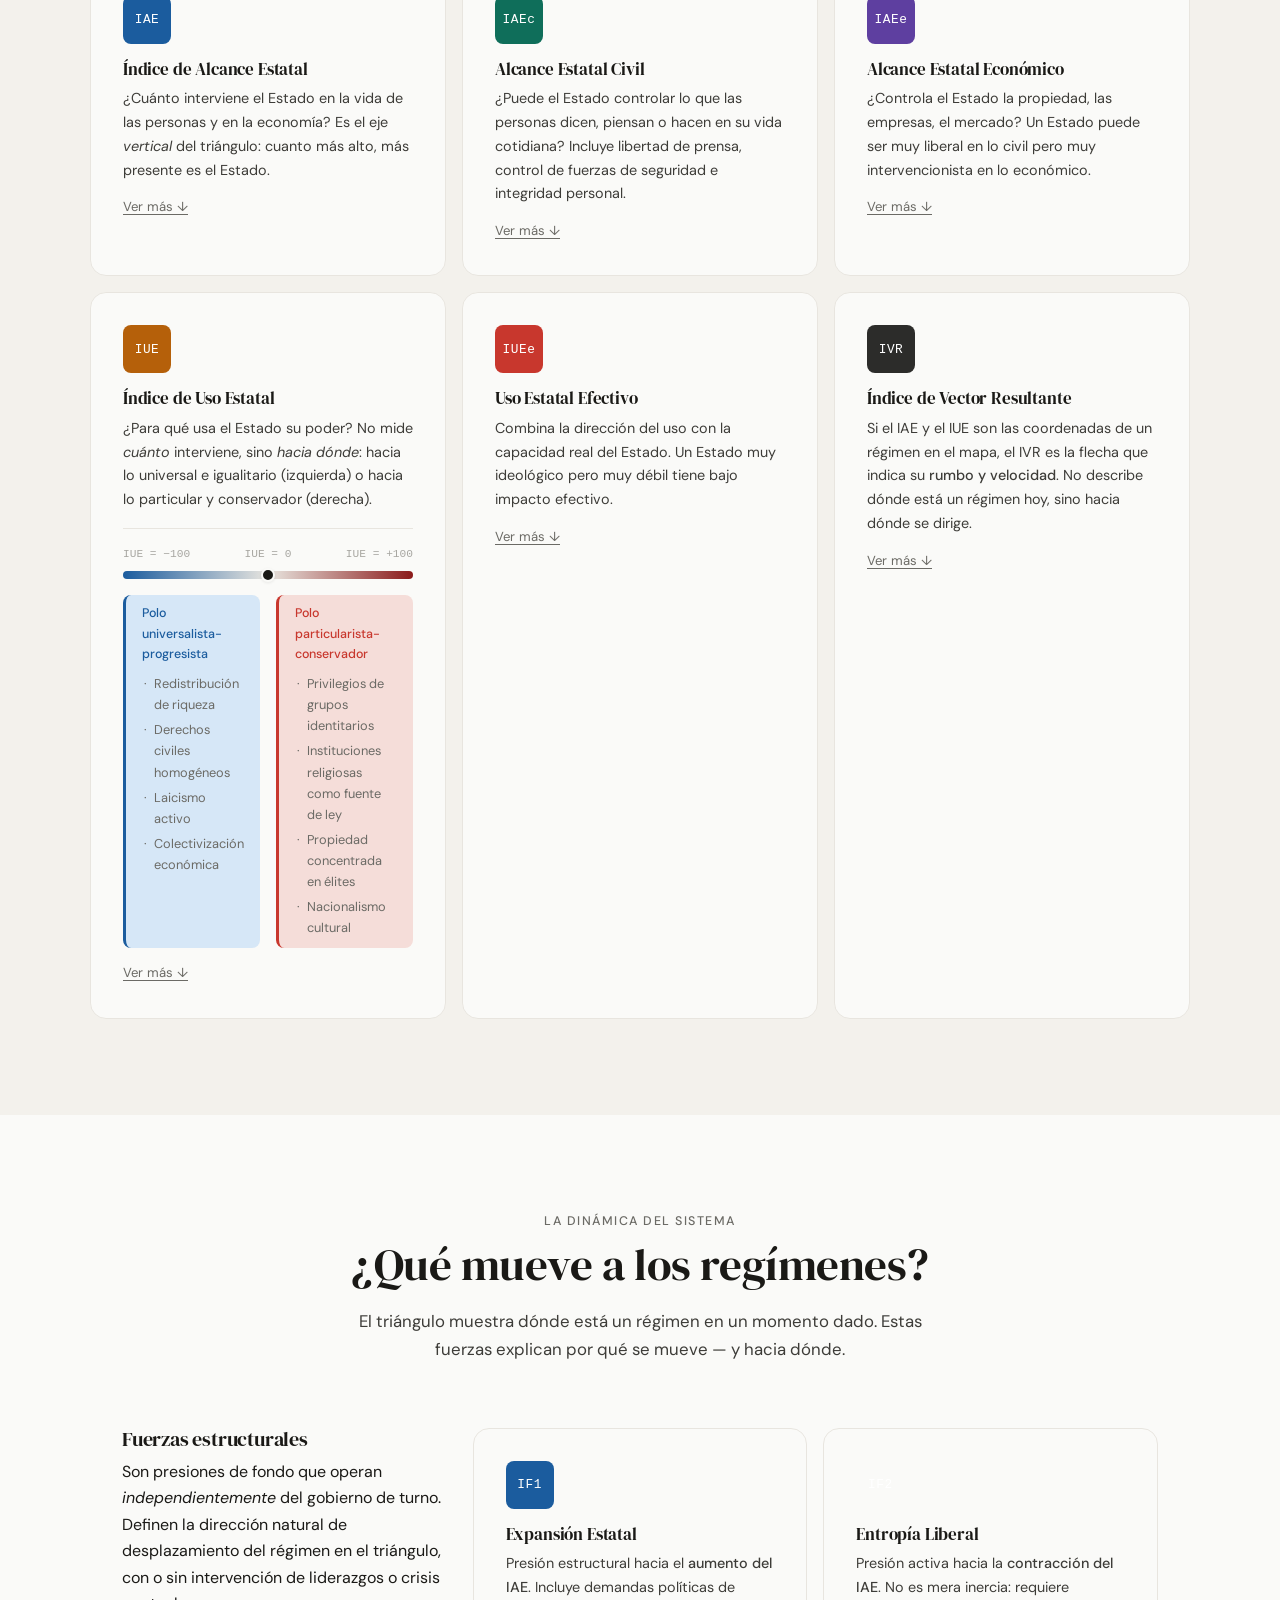
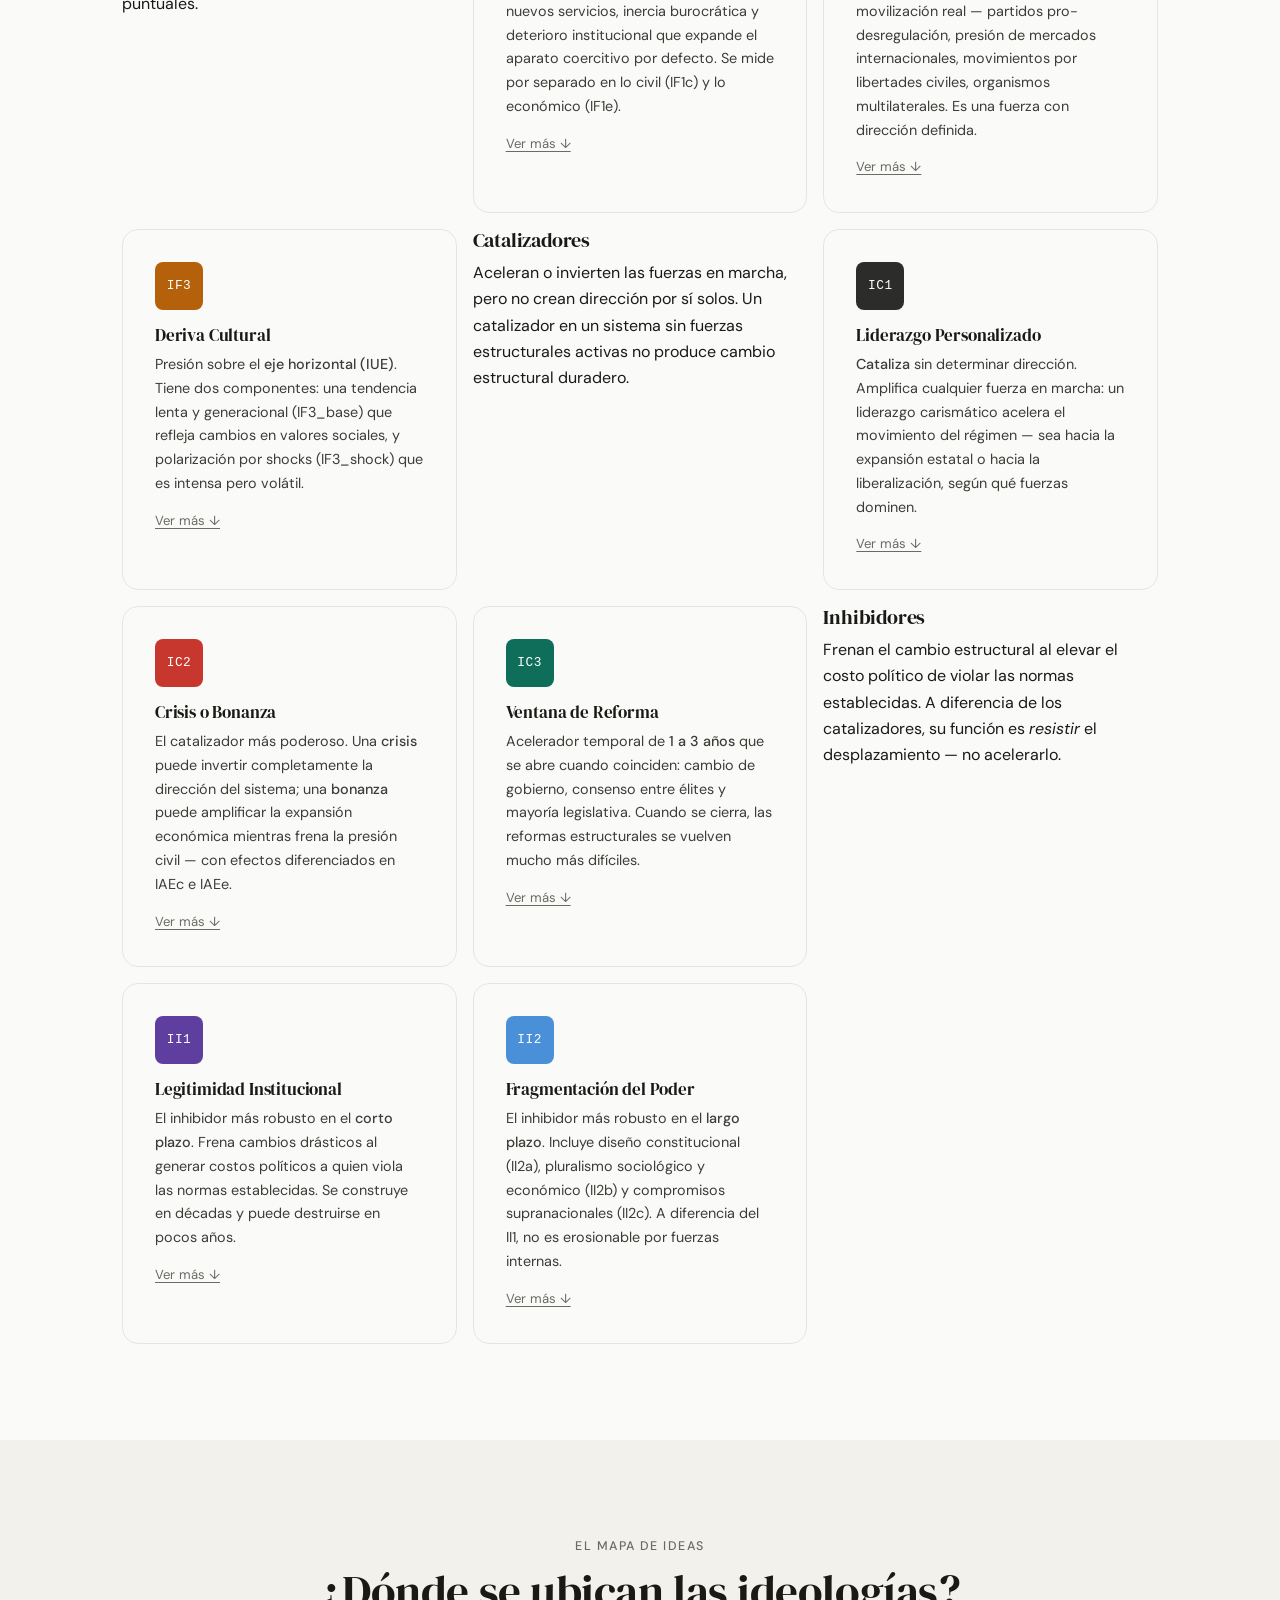
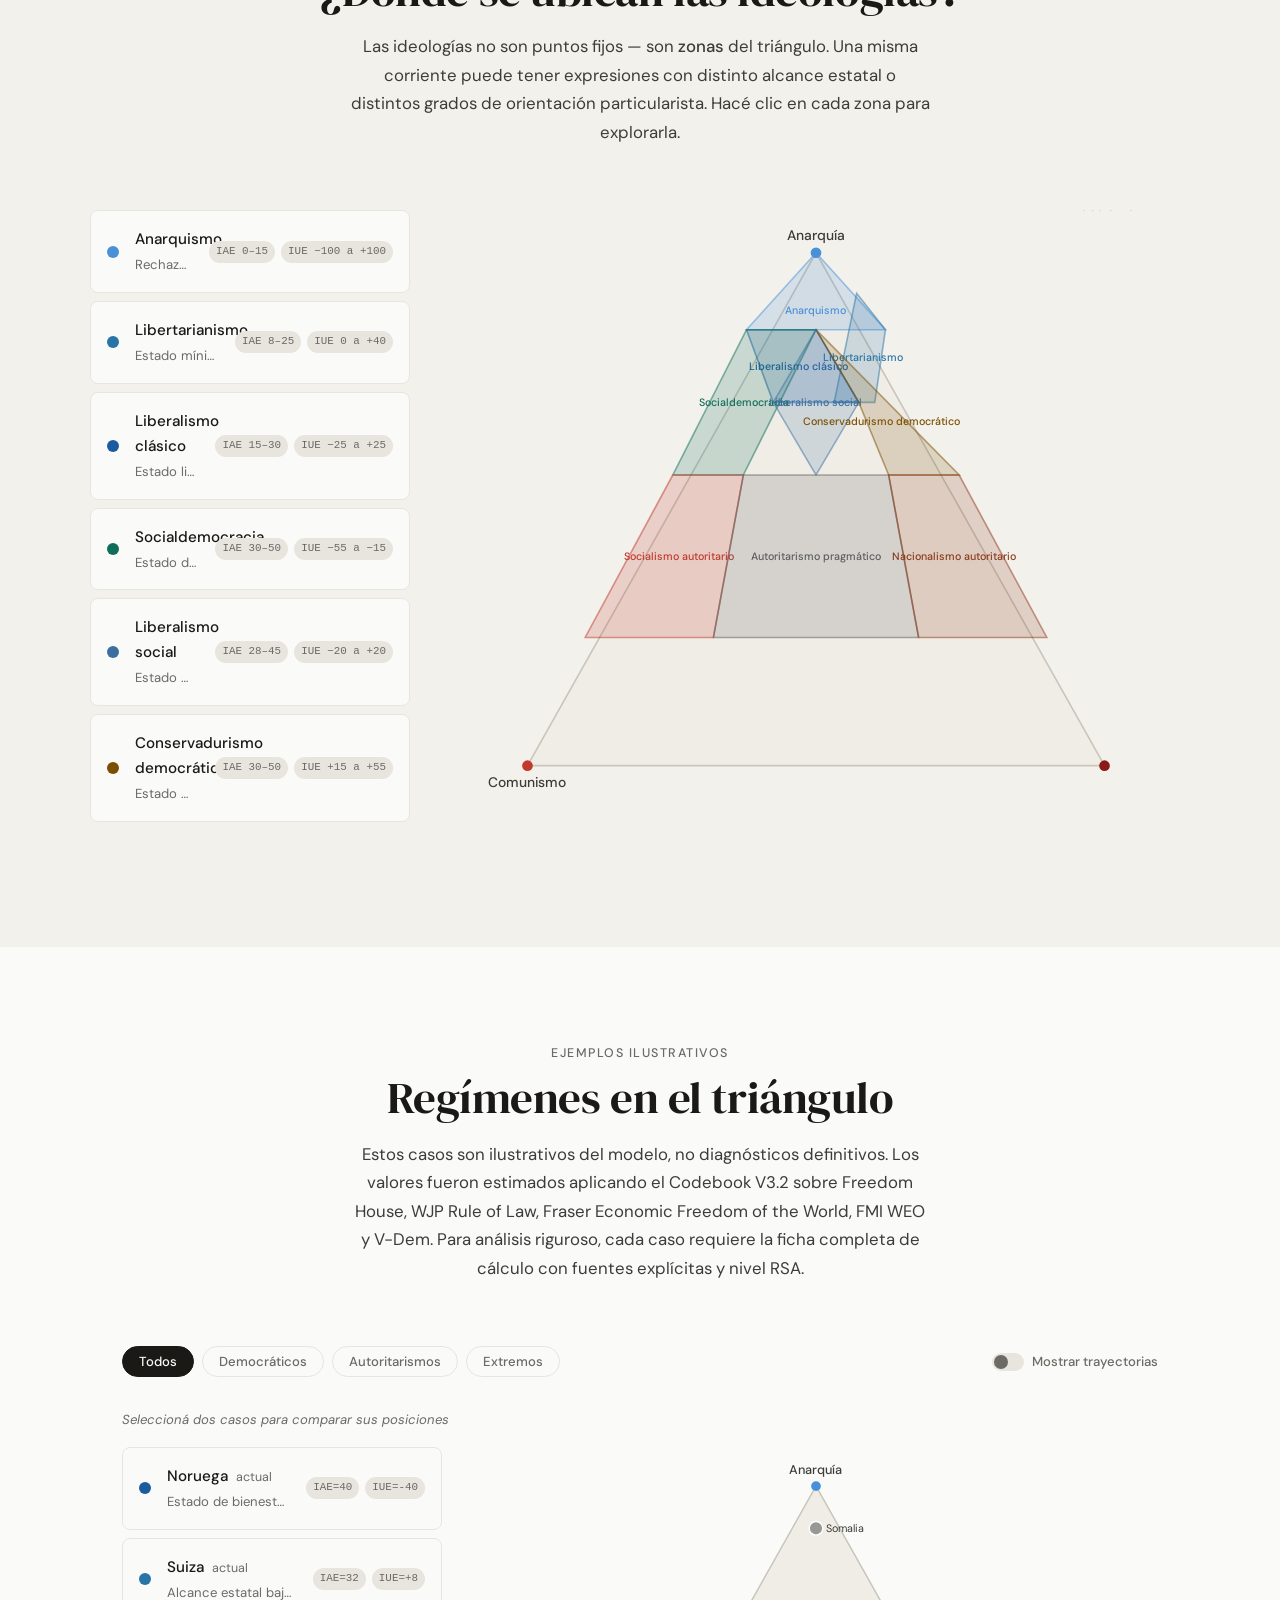
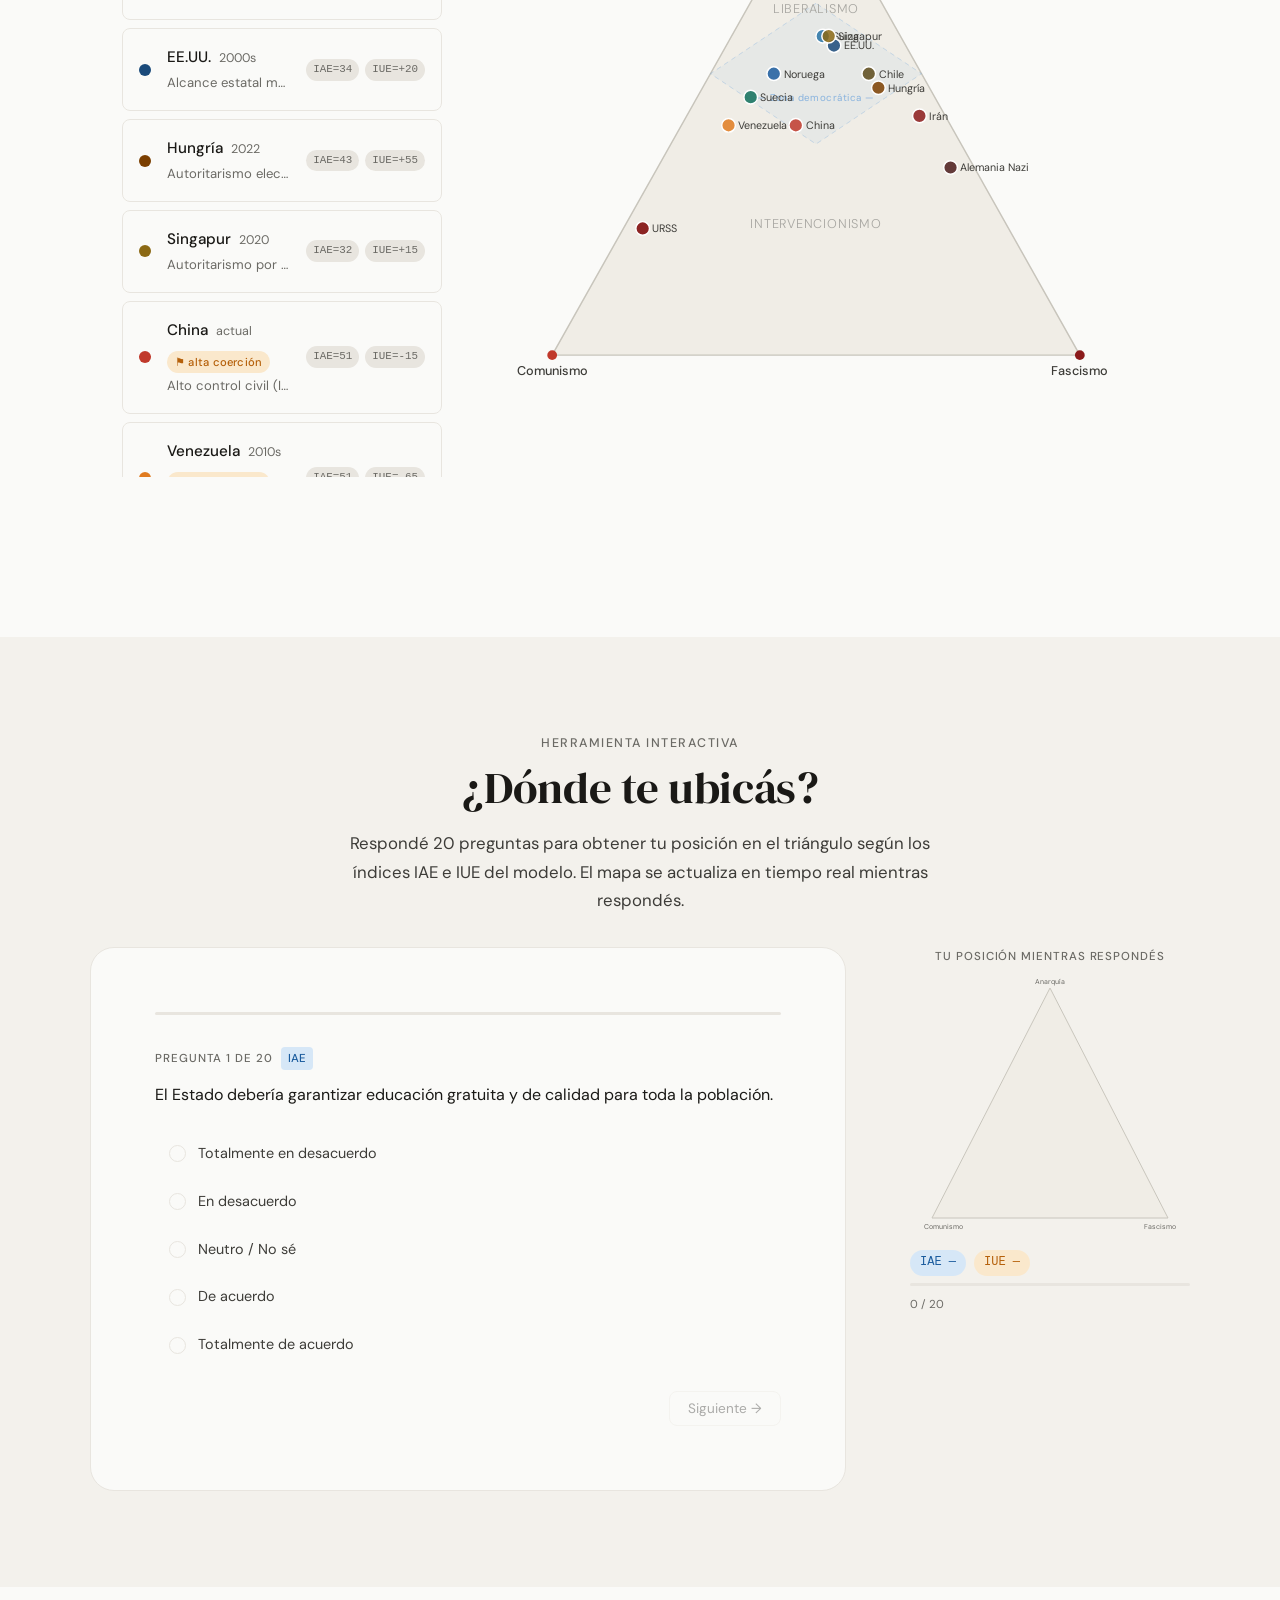
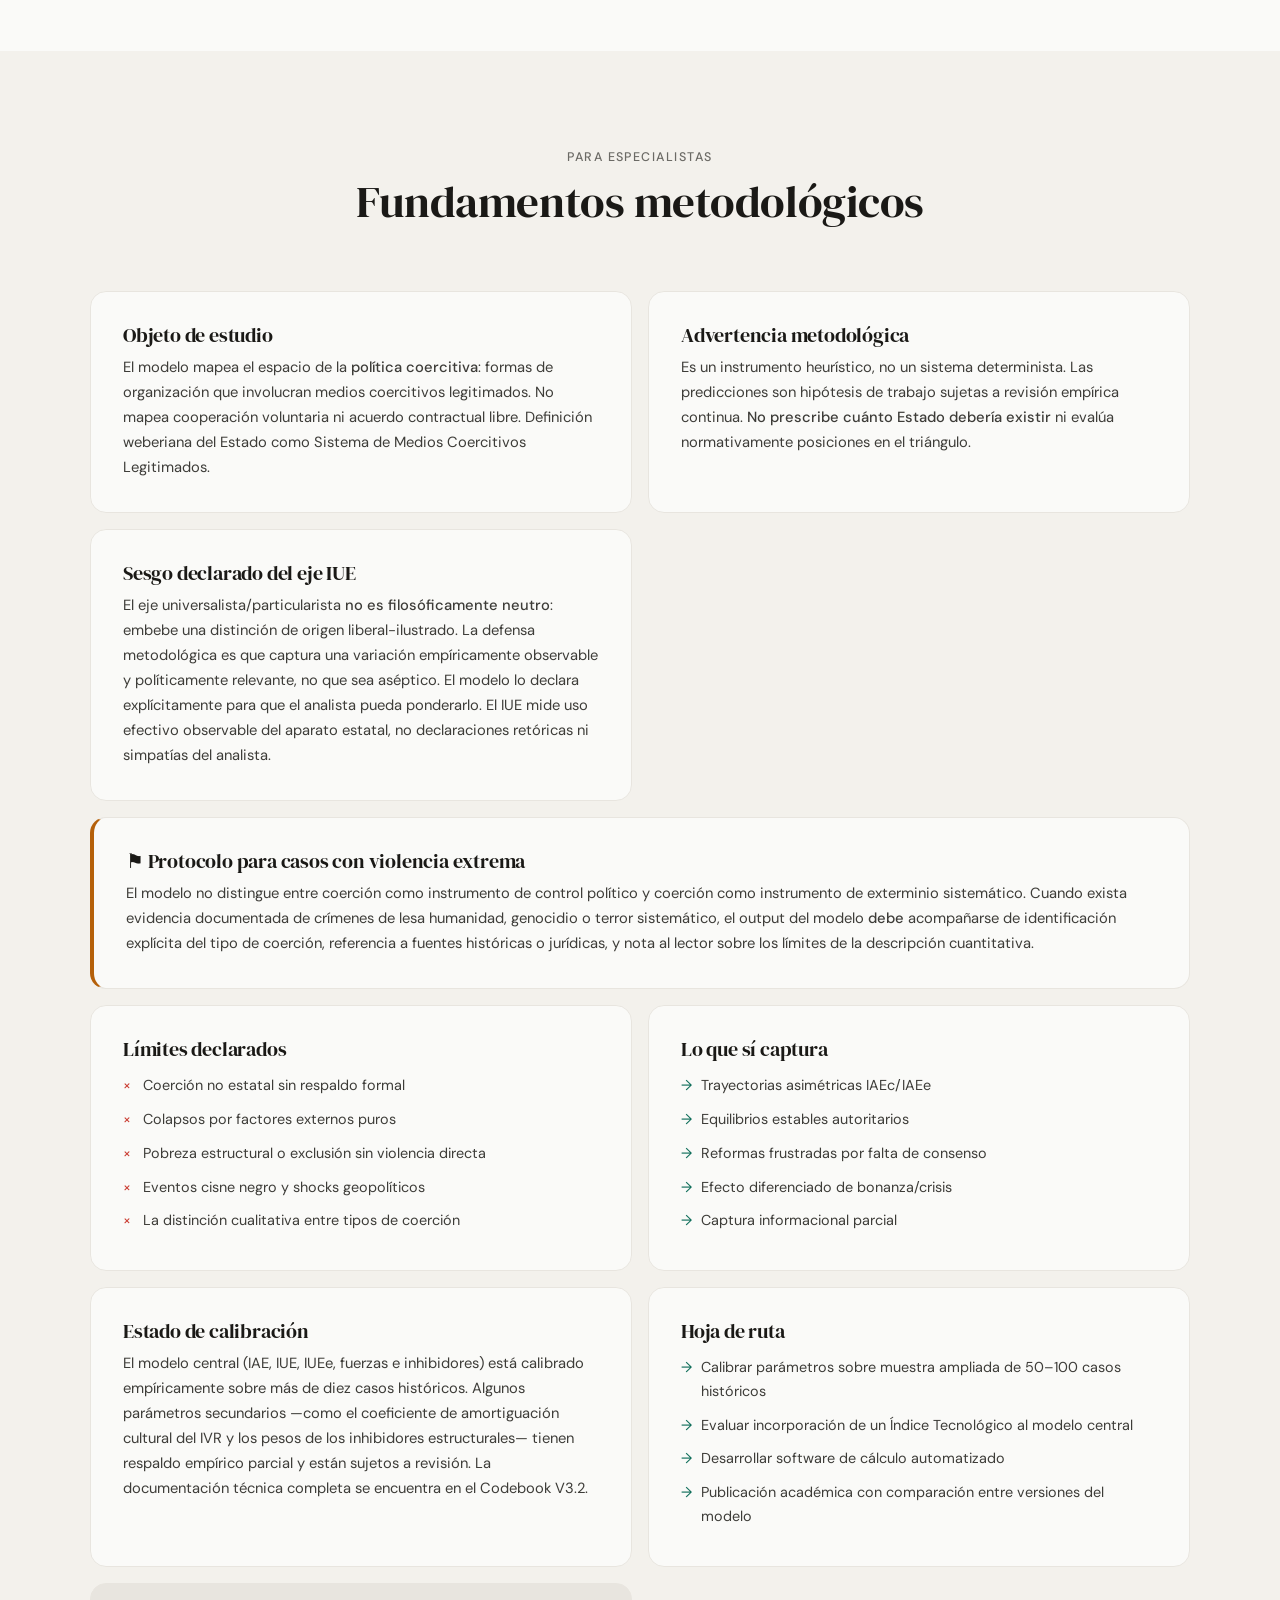
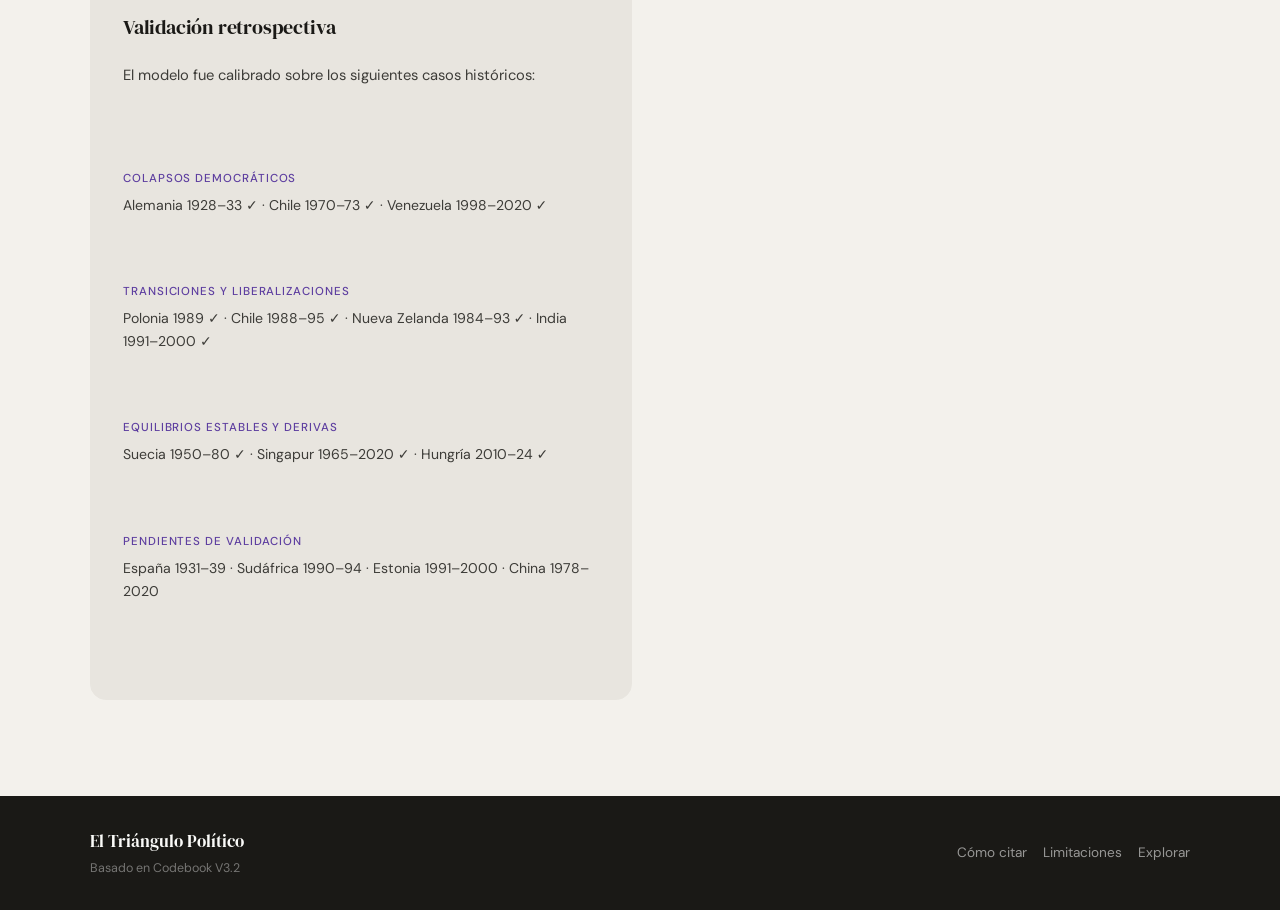
==== commit a893948e: "Update index.html" ====
--- a/index.html
+++ b/index.html
@@ -156,10 +156,10 @@
 
         <!-- Zona democrática IAE 25-55 -->
         <polygon
-          points="320,150 237,238 320,345 403,238"
+          points="320,148 215,248 320,347 425,248"
           fill="rgba(74,144,217,0.06)" stroke="rgba(74,144,217,0.30)"
           stroke-width="1" stroke-dasharray="5 4"/>
-        <text x="320" y="238" text-anchor="middle"
+        <text x="320" y="250" text-anchor="middle"
               font-family="DM Sans,sans-serif" font-size="9"
               fill="rgba(74,144,217,0.55)" letter-spacing="0.04em">Zona de estados democráticos</text>
 
@@ -188,13 +188,13 @@
           <circle cx="100" cy="466" r="14" fill="var(--c-comunismo)" opacity="0.15"/>
           <circle cx="100" cy="466" r="6" fill="var(--c-comunismo)"/>
           <text x="46" y="482" text-anchor="middle" class="vertex-label">Comunismo</text>
-          <text x="46" y="494" text-anchor="middle" class="vertex-sub">IUE=−100 IAE=100</text>
+          <text x="46" y="494" text-anchor="middle" class="vertex-sub">IUEe=−100 IAE=100</text>
         </g>
         <g class="vertex" id="v-fascismo" data-key="fascismo" tabindex="0" role="button" aria-label="Vértice Fascismo / Teocracia">
           <circle cx="540" cy="466" r="14" fill="var(--c-fascismo)" opacity="0.15"/>
           <circle cx="540" cy="466" r="6" fill="var(--c-fascismo)"/>
           <text x="594" y="482" text-anchor="middle" class="vertex-label">Fascismo</text>
-          <text x="594" y="494" text-anchor="middle" class="vertex-sub">IUE=+100 IAE=100</text>
+          <text x="594" y="494" text-anchor="middle" class="vertex-sub">IUEe=+100 IAE=100</text>
         </g>
 
         <!-- Punto de usuario -->
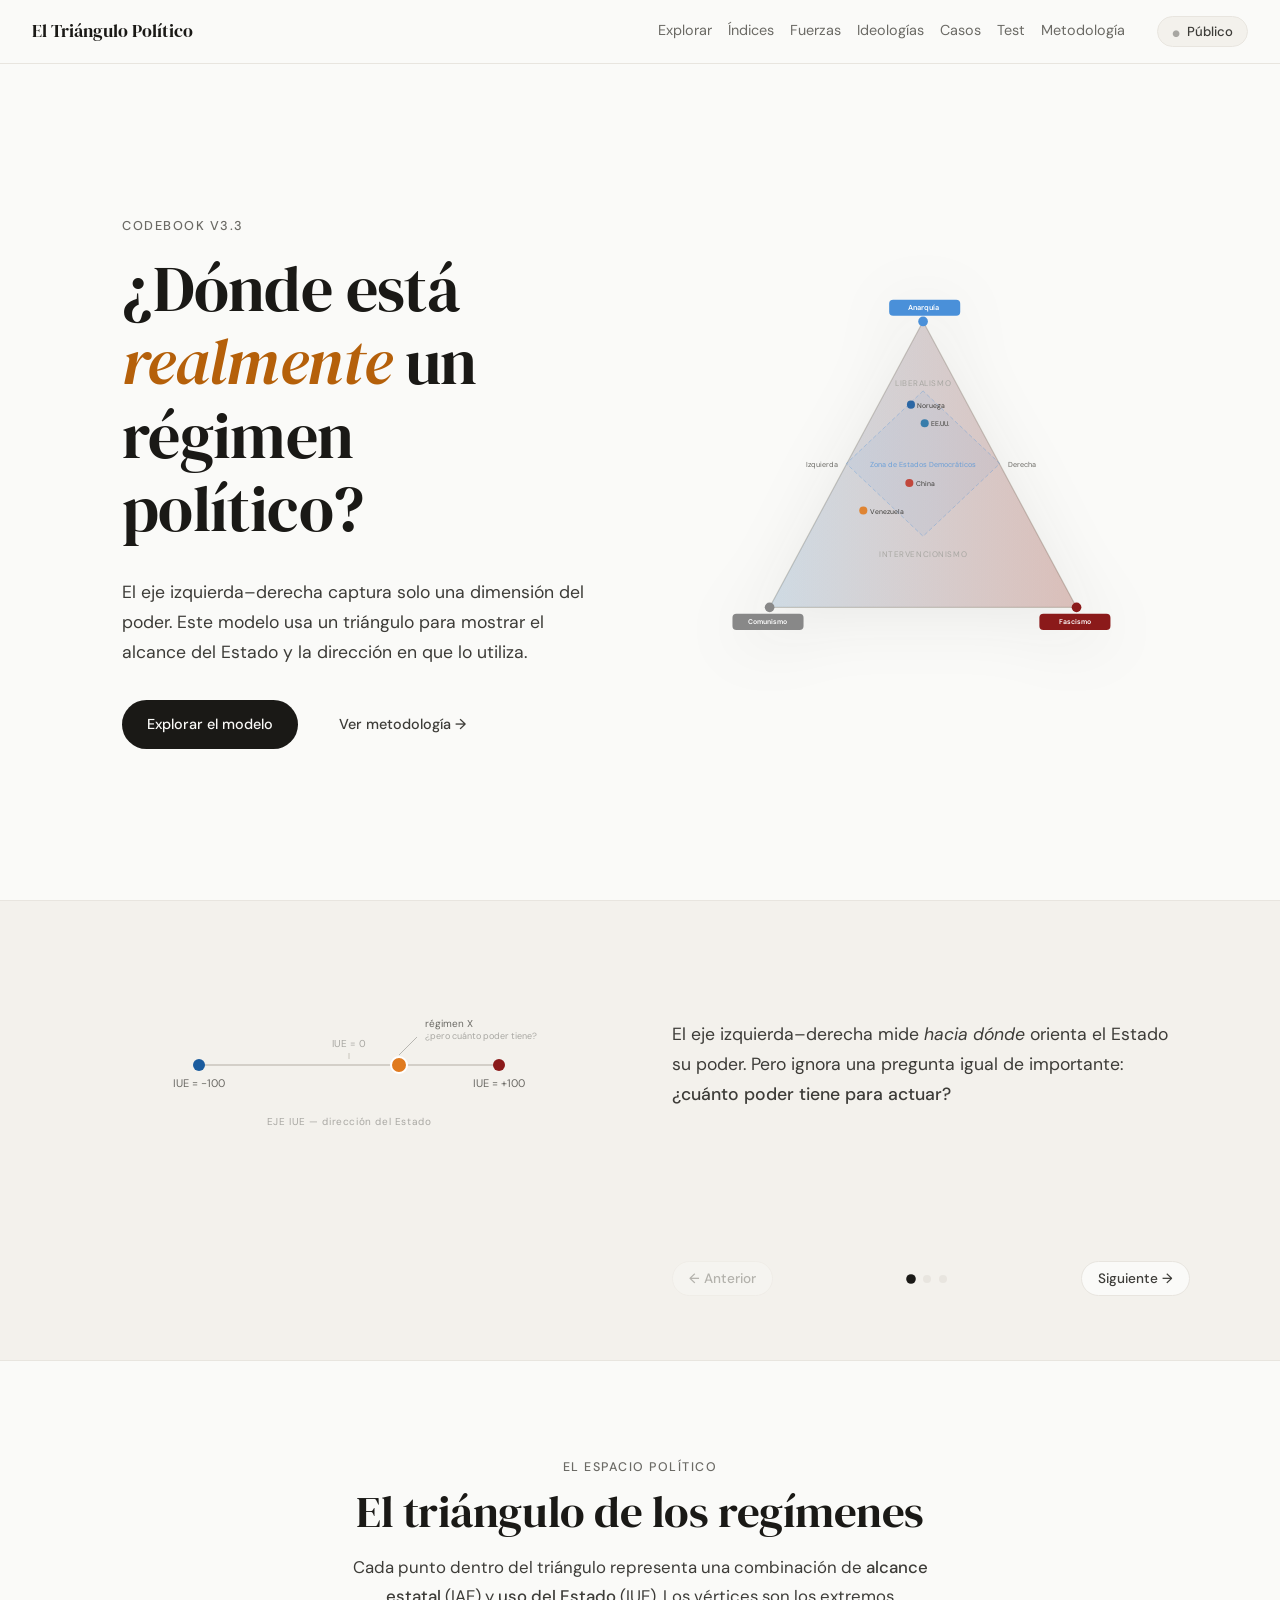
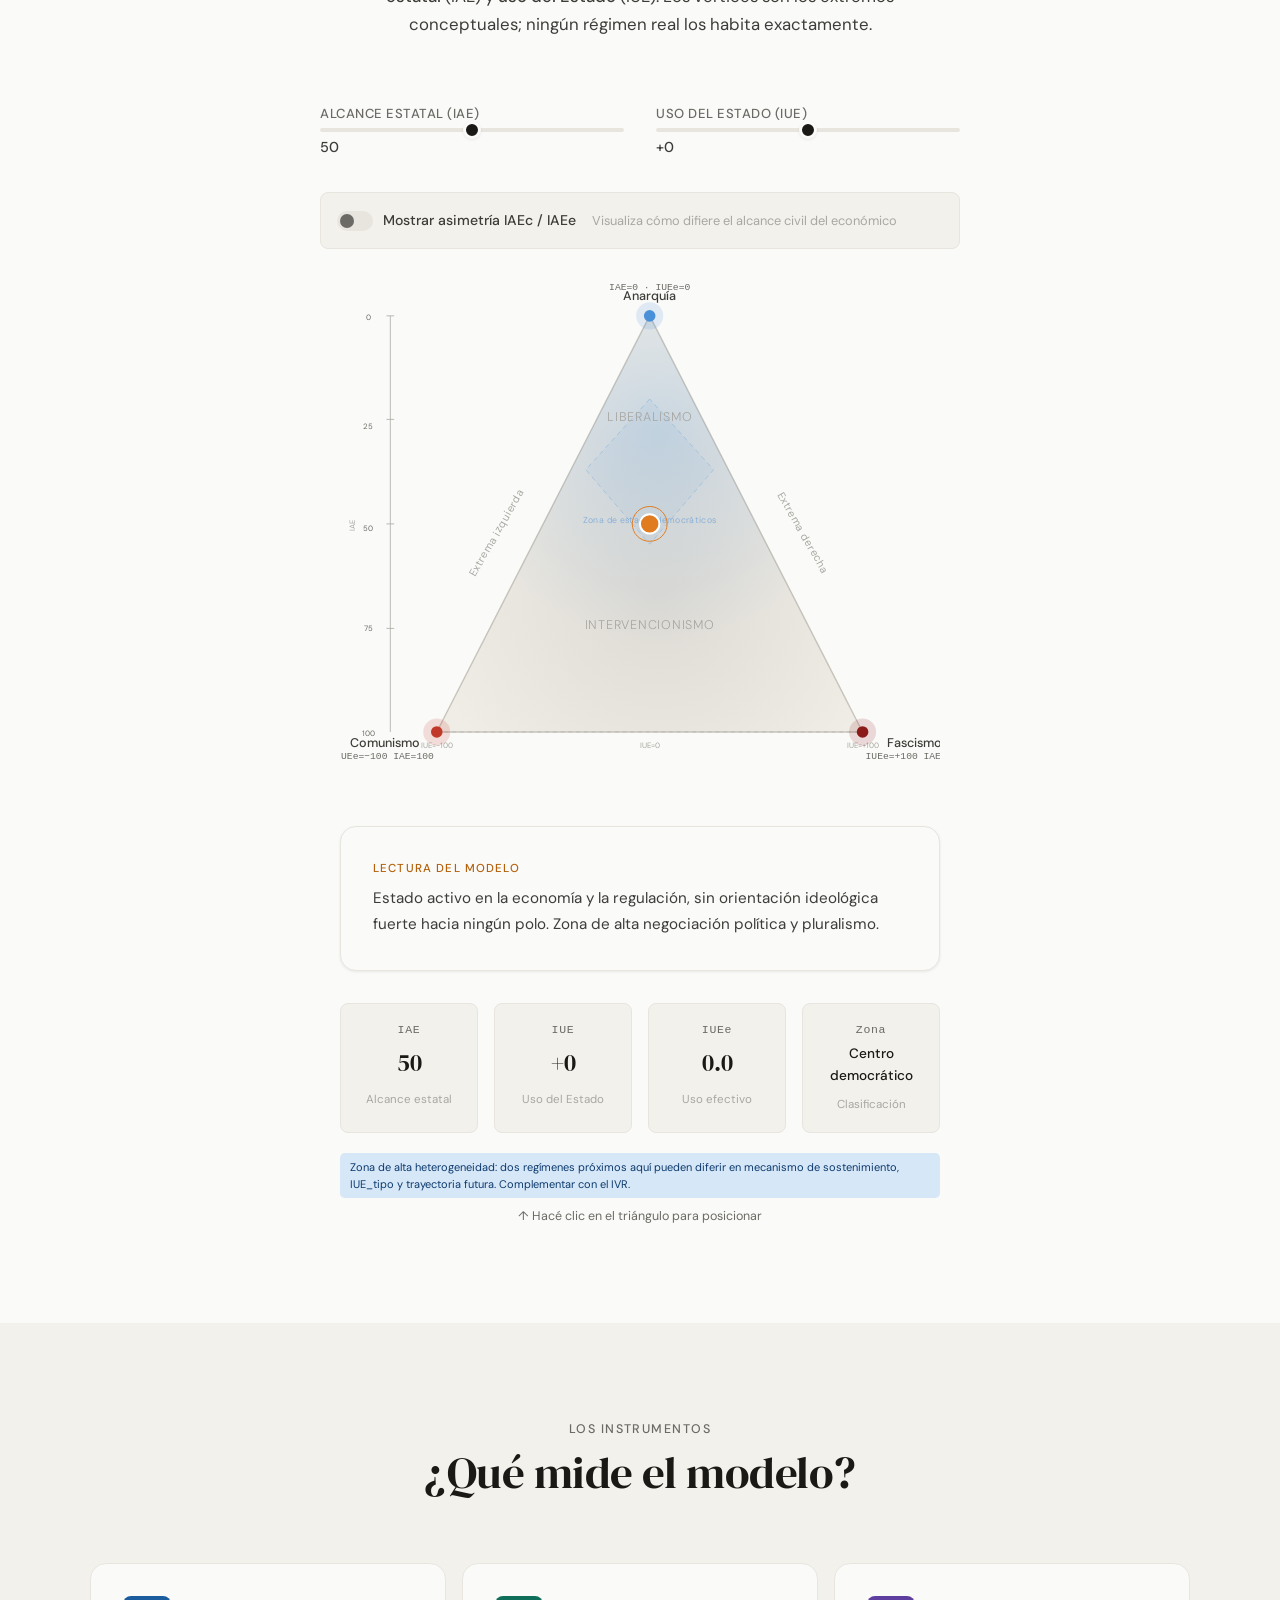
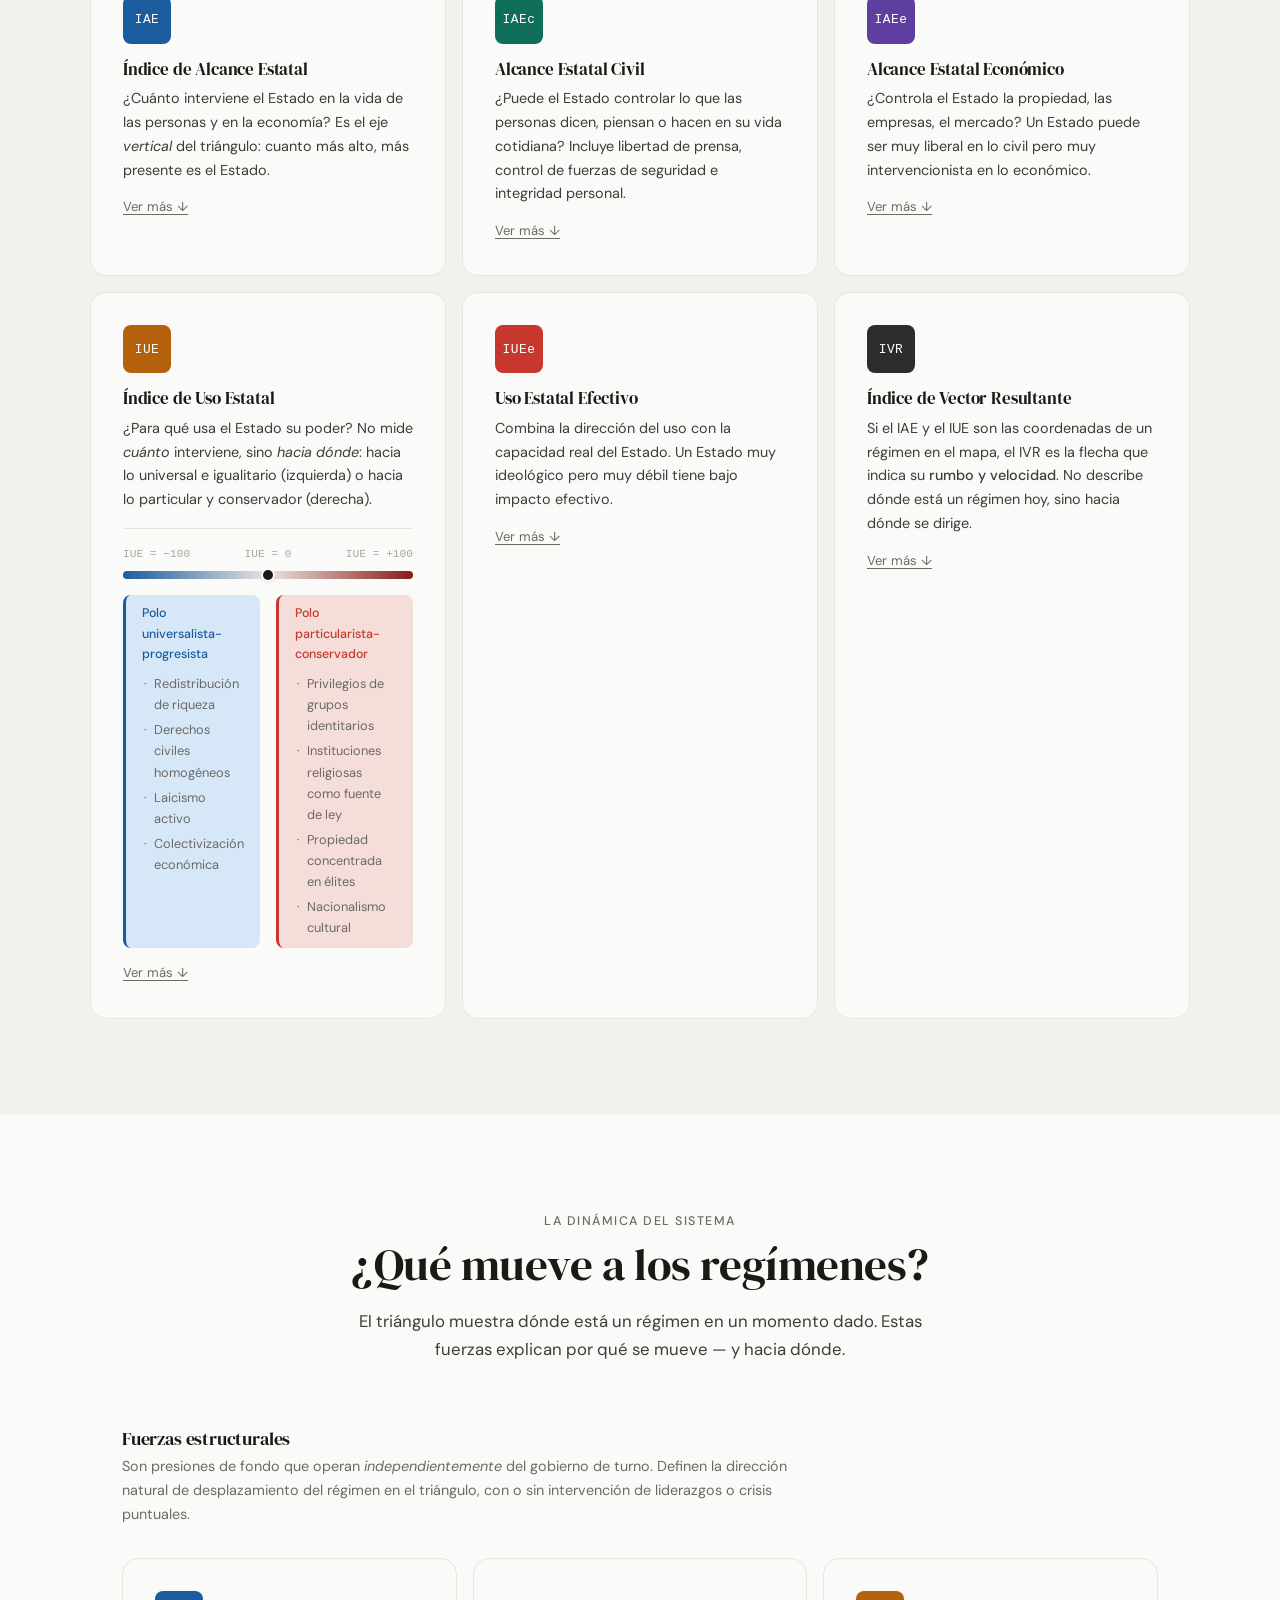
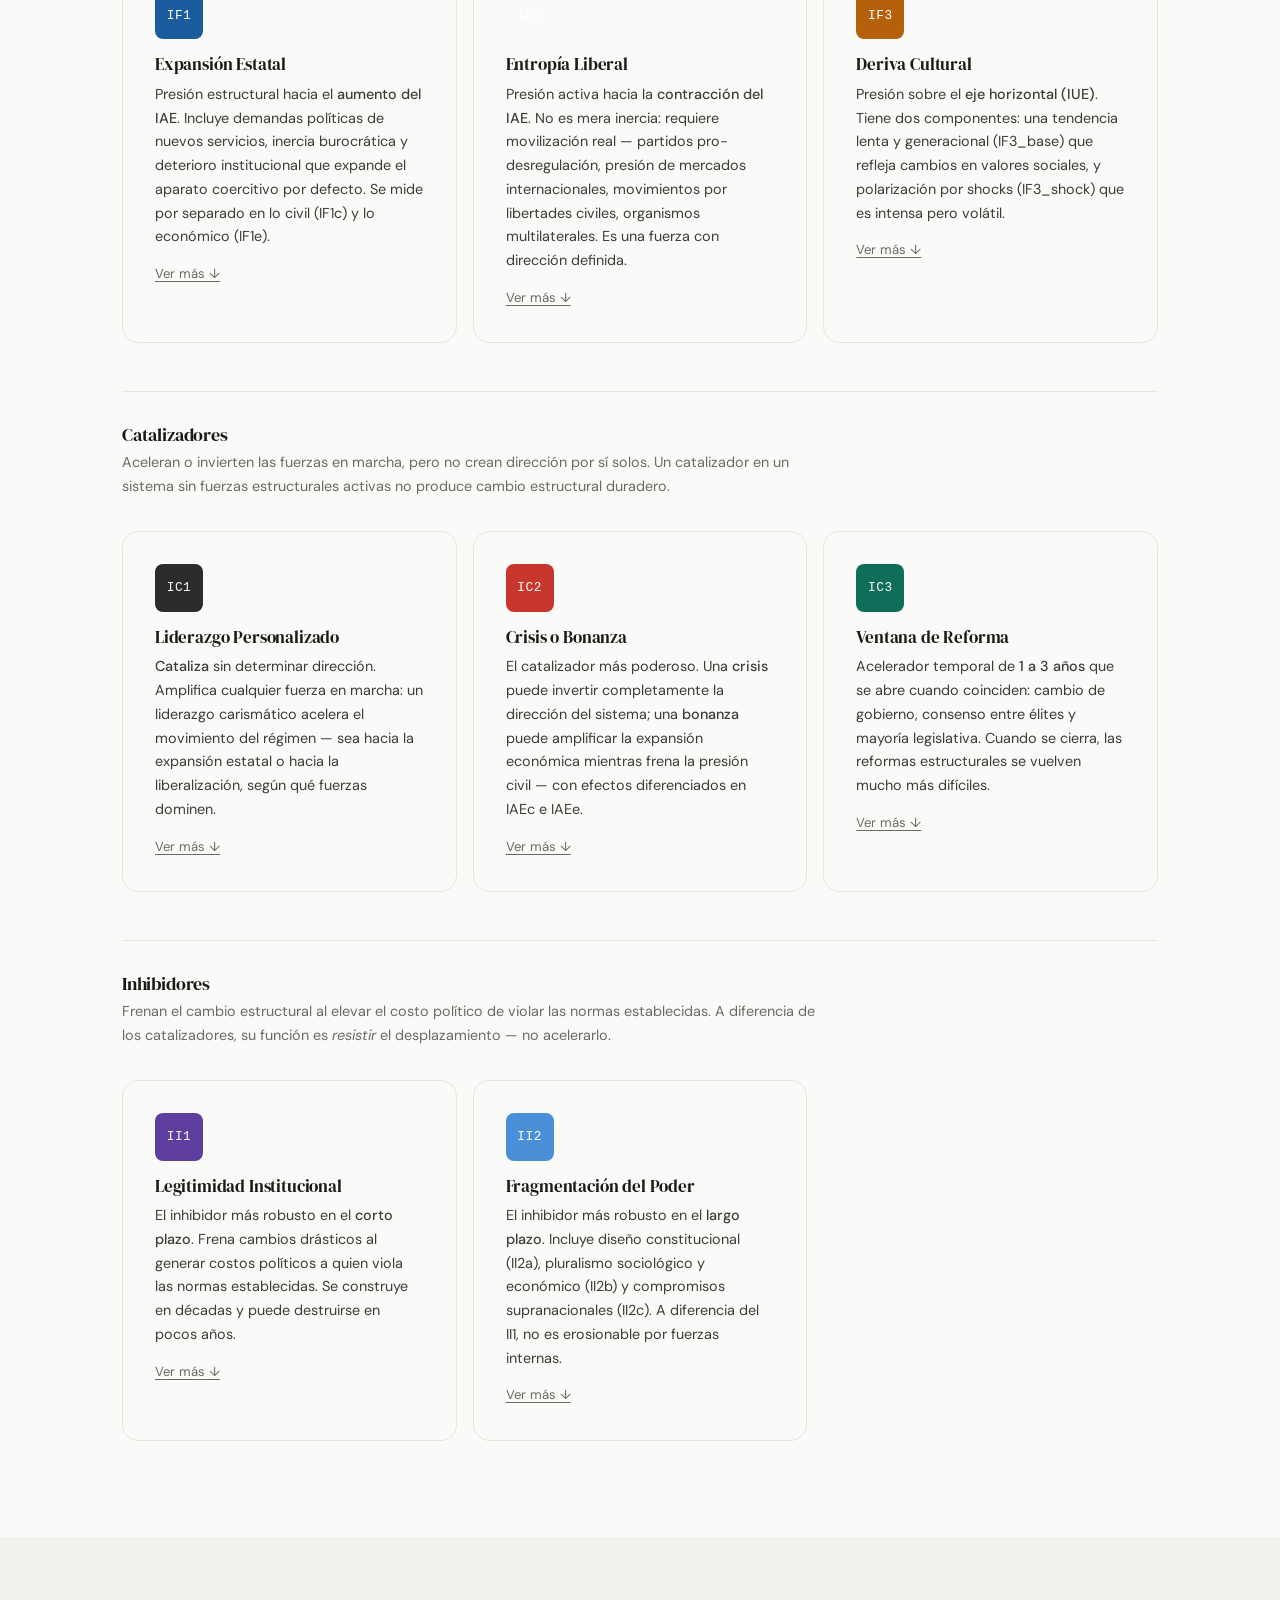
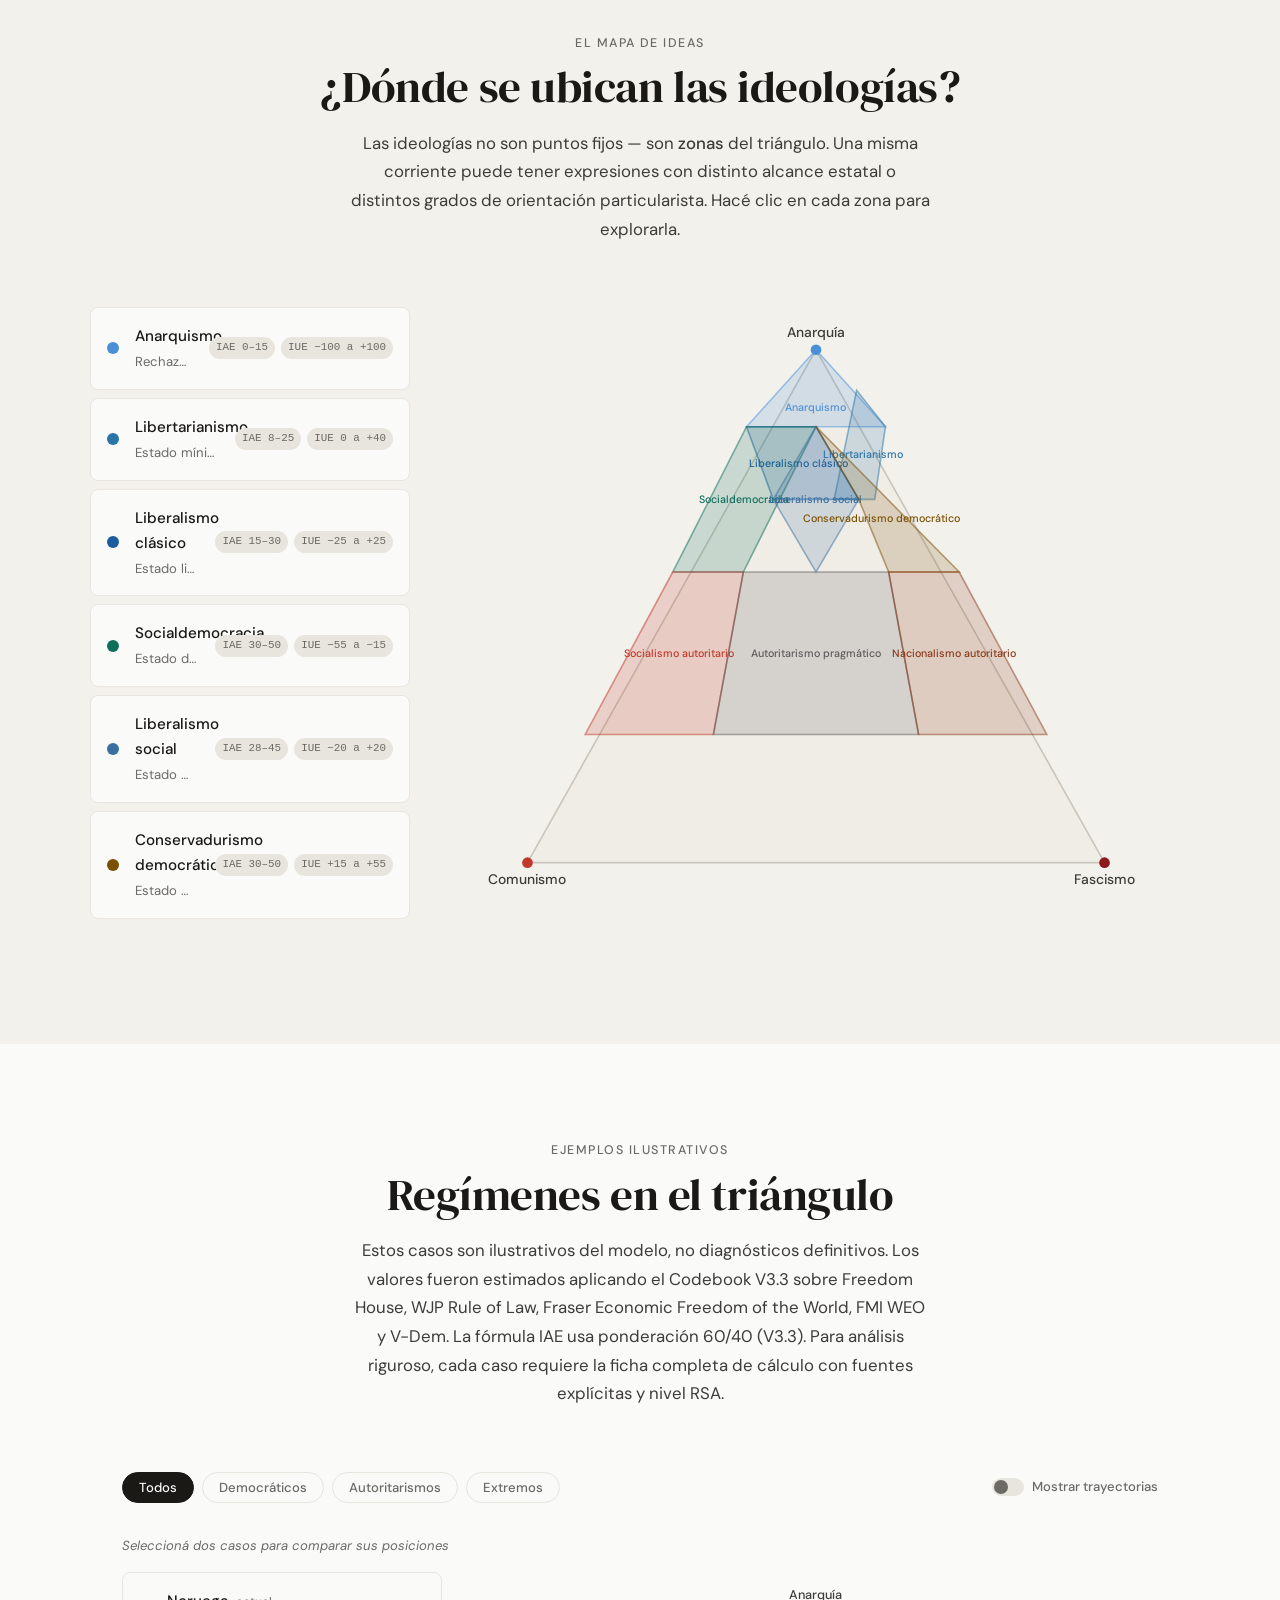
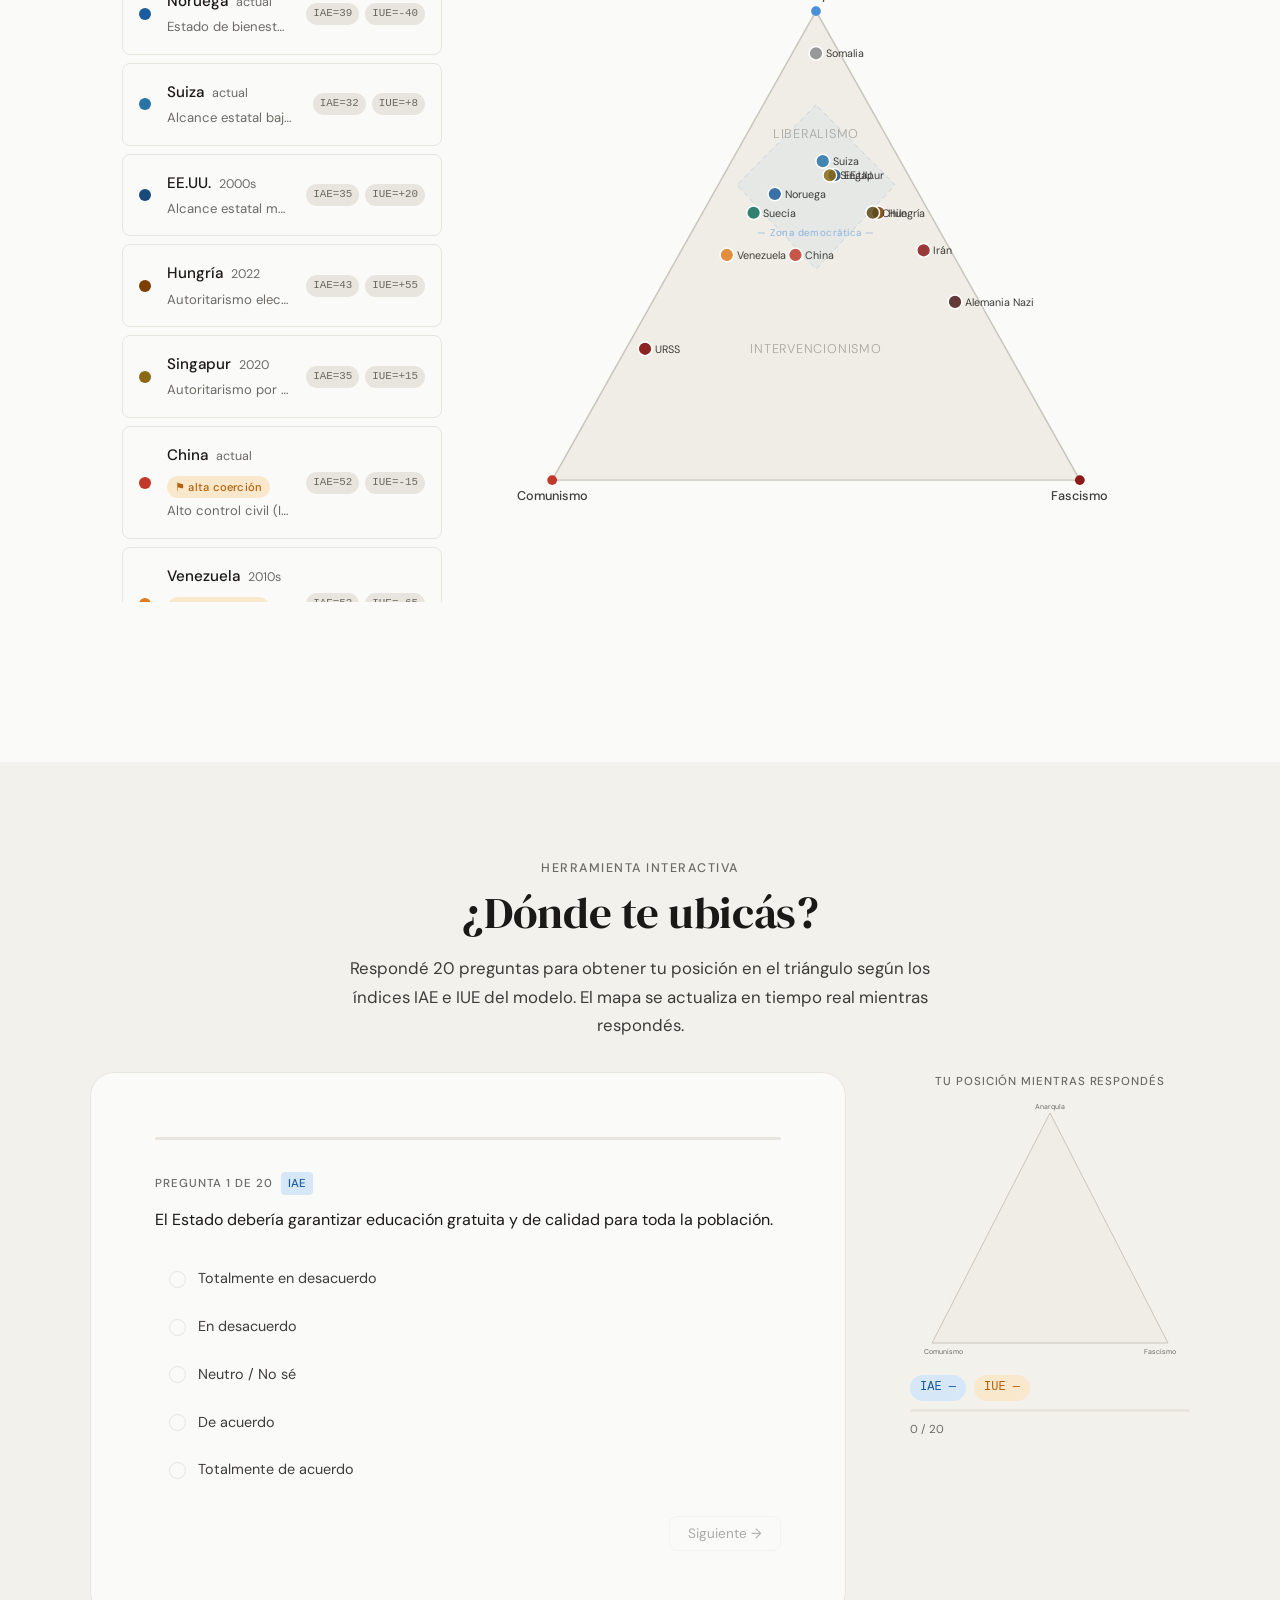
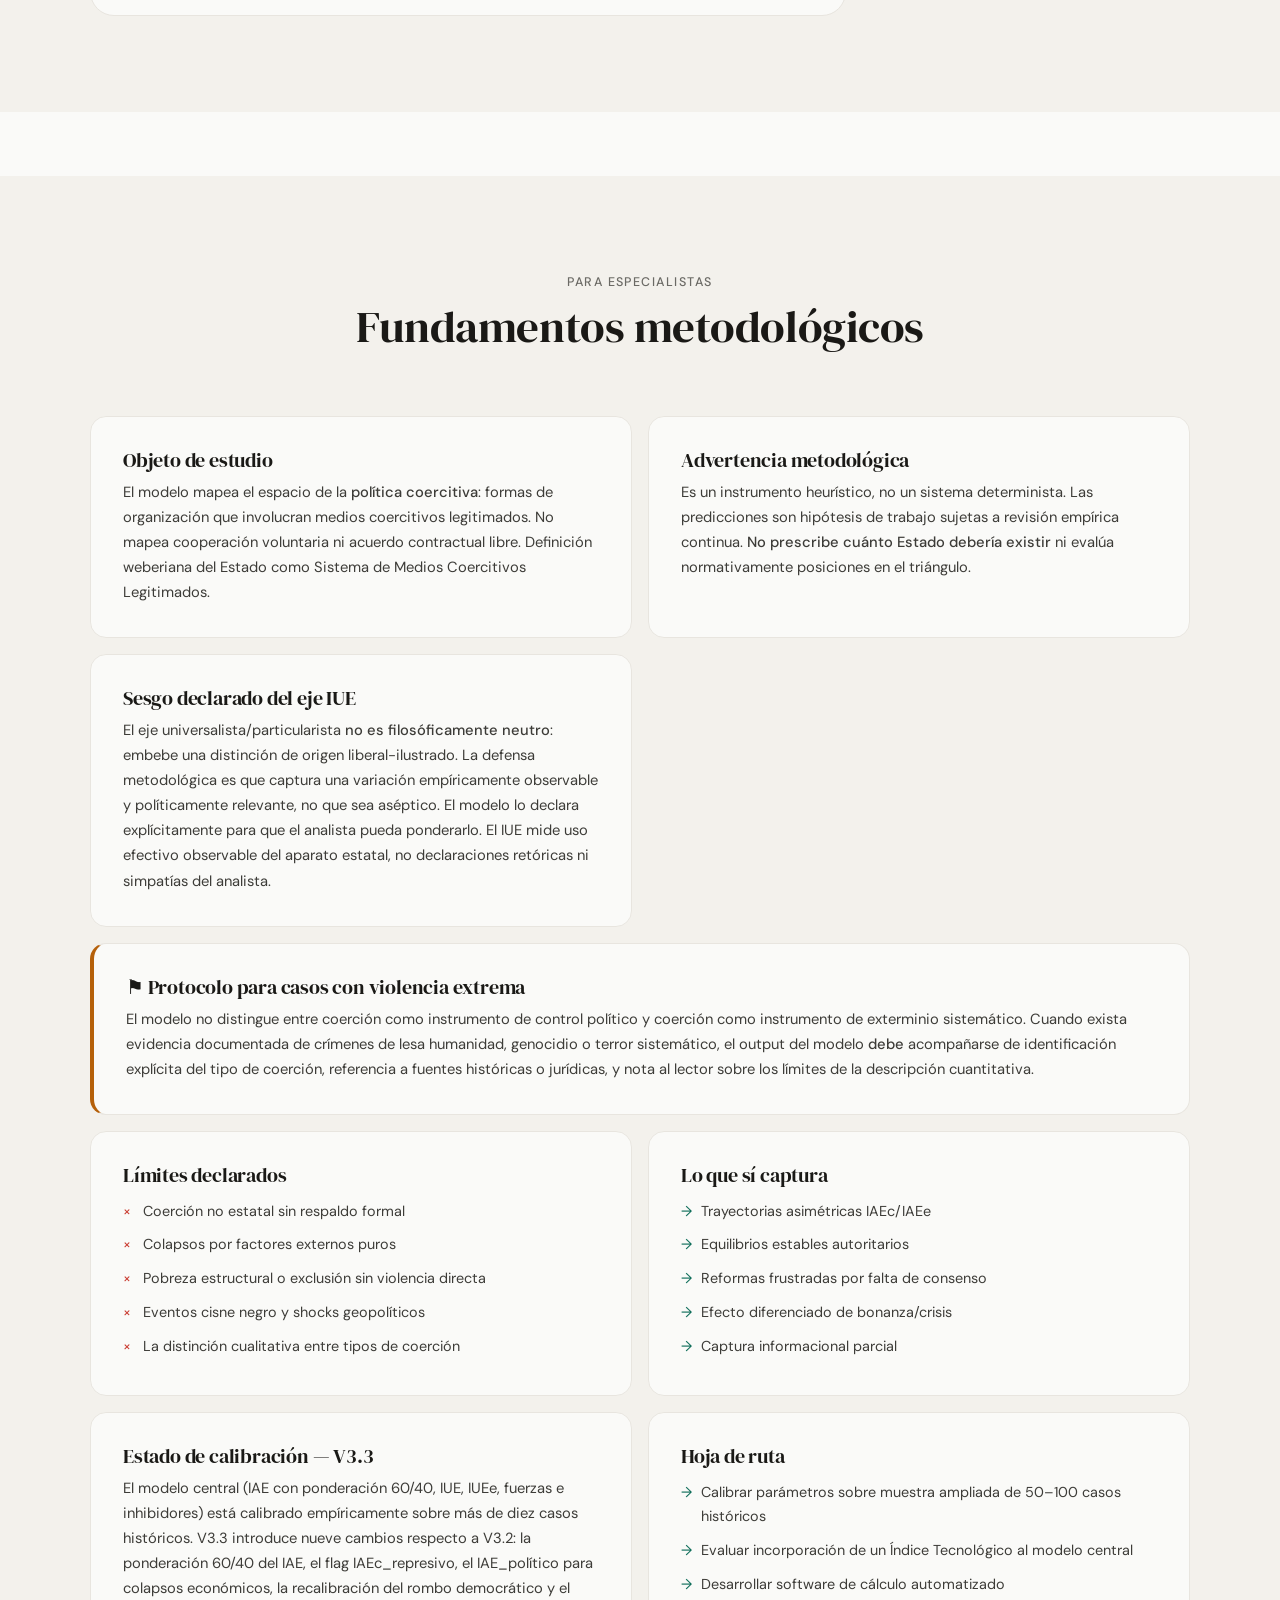
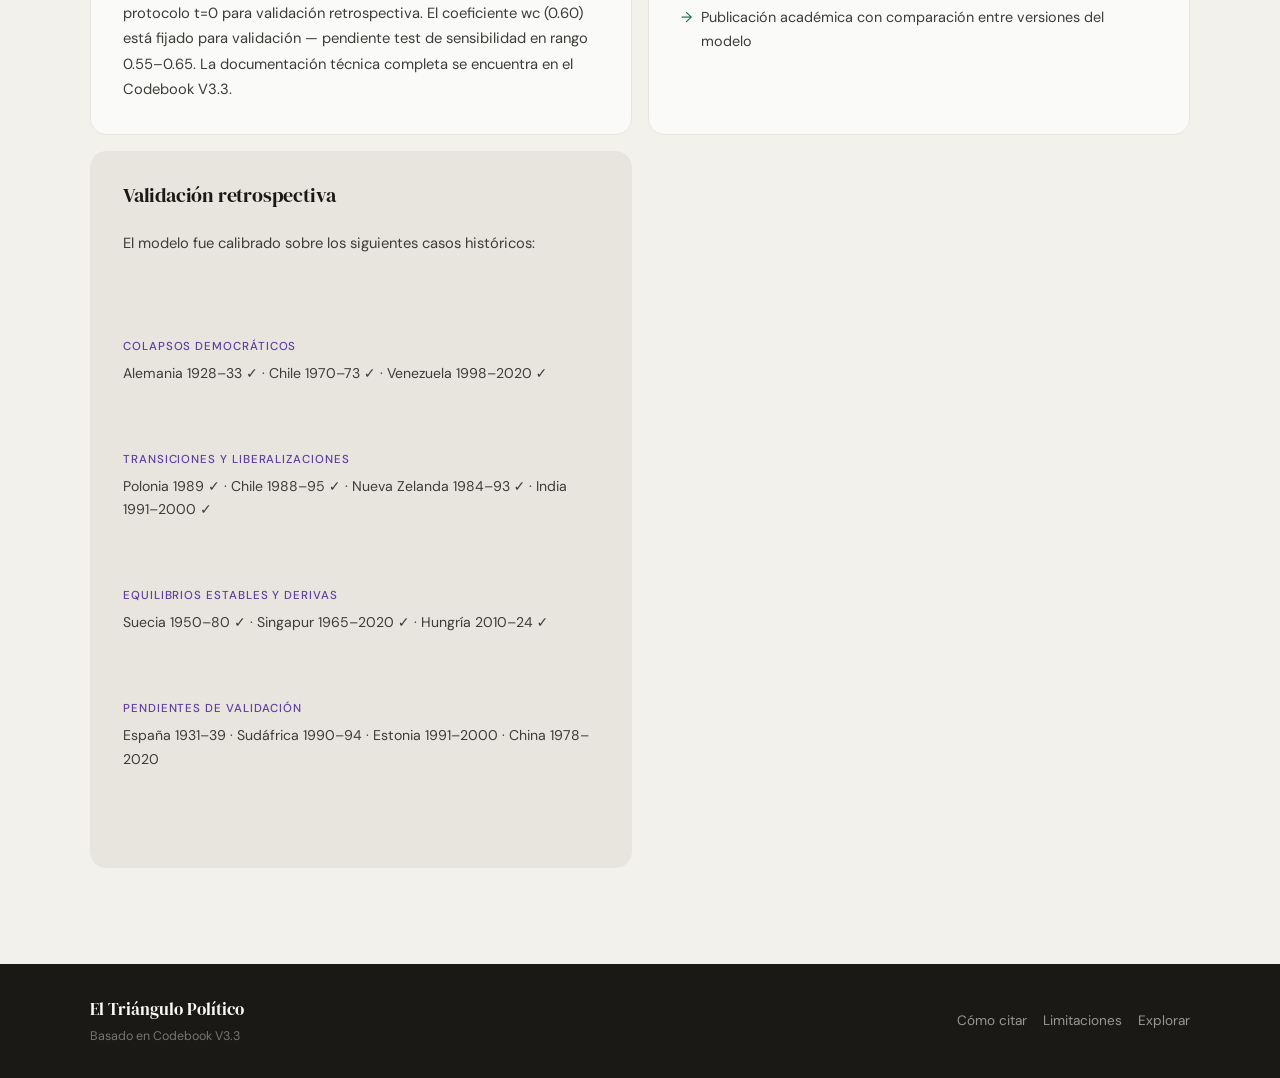
==== commit f3f1b825: "Add files via upload" ====
--- a/index.html
+++ b/index.html
@@ -34,7 +34,7 @@
   <!-- ══════════════════════════════════ HERO ═══════════════════════════════════ -->
   <section id="inicio" class="hero">
     <div class="hero-text">
-      <p class="hero-eyebrow">Codebook V3.2</p>
+      <p class="hero-eyebrow">Codebook V3.3</p>
       <h1>¿Dónde está<br /><em>realmente</em> un<br />régimen político?</h1>
       <p class="hero-sub">
         El eje izquierda–derecha captura solo una dimensión del poder.
@@ -154,9 +154,9 @@
         <polygon points="320,36 100,466 540,466" fill="url(#gLiberal)"/>
         <polygon points="320,36 100,466 540,466" fill="url(#gInterv)"/>
 
-        <!-- Zona democrática IAE 25-55 -->
+        <!-- Zona democrática IAE 20-55 (V3.3 — recalibrada con ponderación 60/40) -->
         <polygon
-          points="320,148 215,248 320,347 425,248"
+          points="320,122 254,195 320,272 386,195"
           fill="rgba(74,144,217,0.06)" stroke="rgba(74,144,217,0.30)"
           stroke-width="1" stroke-dasharray="5 4"/>
         <text x="320" y="250" text-anchor="middle"
@@ -260,11 +260,13 @@
       </div>
       <!-- Modo especialista: fórmulas y sensibilidad -->
       <div class="pos-expert-panel expert-only" id="posExpertPanel" hidden>
-        <div class="pos-expert-title">Modo especialista</div>
+        <div class="pos-expert-title">Modo especialista — V3.3</div>
         <div class="pos-formulas">
+          <code>IAE (V3.3) = (IAEc×0.60) + (IAEe×0.40) = <span id="posFormIAE">—</span></code>
           <code>IUEe = (IUE / 100) × IAE = <span id="posFormIUEe">—</span></code>
           <code>Asimetría IAEc/IAEe: <span id="posFormAsym">—</span></code>
         </div>
+        <div id="posIAEcRepresivo" class="pos-iaec-represivo-flag" hidden></div>
         <div class="pos-sensitivity">
           <span class="pos-sens-label">Sensibilidad ±5 IAE</span>
           <div class="pos-sens-row">
@@ -310,8 +312,8 @@
           <p>Somalia en los años 90 tenía IAE cercano a cero, pero no era un paraíso liberal: era un Estado fallido. El IAE mide la <em>capacidad coercitiva del Estado</em>, no la libertad real de sus habitantes. Un IAE bajo por colapso es diferente a uno bajo por diseño institucional.</p>
         </div>
         <div class="card-technical" hidden>
-          <code>IAE = (IAEc × 0.50) + (IAEe × 0.50)</code>
-          <p>Pondera igualmente el alcance civil y el económico. Test de sensibilidad (60/40 y 40/60) produjo variación &lt; 4 puntos.</p>
+          <code>IAE = (IAEc × 0.60) + (IAEe × 0.40)</code>
+          <p>V3.3: pondera con primacía del alcance civil (60%). Justificación: el control físico e informacional es condición del control económico, no a la inversa. Cuando IAEe &lt; 10 (colapso económico) se usa IAE_político = max(IAEc, IAEe) §2.2.0. Sensibilidad del coeficiente wc en rango 0.55–0.65 pendiente de validación.</p>
         </div>
         <button class="card-toggle">Ver más ↓</button>
       </article>
@@ -636,7 +638,7 @@
           <circle cx="620" cy="520" r="5" fill="var(--c-fascismo)"/>
           <text x="350" y="28"  text-anchor="middle" class="vertex-label">Anarquía</text>
           <text x="80"  y="540" text-anchor="middle" class="vertex-label">Comunismo</text>
-          <text x="620" cy="540" text-anchor="middle" class="vertex-label">Fascismo</text>
+          <text x="620" y="540" text-anchor="middle" class="vertex-label">Fascismo</text>
           <!-- Zonas de ideologías (generadas por JS) -->
           <g id="ideologiasZones"></g>
         </svg>
@@ -651,8 +653,9 @@
       <h2>Regímenes en el triángulo</h2>
       <p class="section-desc">
         Estos casos son ilustrativos del modelo, no diagnósticos definitivos.
-        Los valores fueron estimados aplicando el Codebook V3.2 sobre Freedom House, WJP Rule of Law,
-        Fraser Economic Freedom of the World, FMI WEO y V-Dem. Para análisis riguroso,
+        Los valores fueron estimados aplicando el Codebook V3.3 sobre Freedom House, WJP Rule of Law,
+        Fraser Economic Freedom of the World, FMI WEO y V-Dem. La fórmula IAE usa ponderación 60/40 (V3.3).
+        Para análisis riguroso,
         cada caso requiere la ficha completa de cálculo con fuentes explícitas y nivel RSA.
       </p>
     </div>
@@ -705,16 +708,16 @@
           <!-- Triángulo principal -->
           <polygon points="350,40 80,520 620,520"
             fill="var(--bg-triangle)" stroke="var(--border-main)" stroke-width="1.5"/>
-          <!-- Zona de estados democráticos: diamante con vértices lat. en perímetro -->
+          <!-- Zona de estados democráticos: V3.3 — IAE 20–55, IUEe ±30 -->
           <polygon id="zonaDemocratica"
-            points="350,160 242,232 350,304 458,232"
+            points="350,136 269,218 350,304 431,218"
             fill="rgba(74,144,217,0.06)" stroke="rgba(74,144,217,0.25)"
             stroke-width="1" stroke-dasharray="5 4"/>
           <!-- Etiquetas de zona -->
           <text class="zone-label" x="350" y="170" text-anchor="middle">Liberalismo</text>
           <text class="zone-label" x="350" y="390" text-anchor="middle">Intervencionismo</text>
           <text style="font-family:var(--font-body);font-size:10px;fill:rgba(74,144,217,0.6);letter-spacing:0.05em"
-            x="350" y="260" text-anchor="middle">— Zona democrática —</text>
+            x="350" y="270" text-anchor="middle">— Zona democrática —</text>
           <!-- Vértices -->
           <circle cx="350" cy="40"  r="5" fill="var(--c-anarquia)"/>
           <circle cx="80"  cy="520" r="5" fill="var(--c-comunismo)"/>
@@ -854,12 +857,13 @@
       </div>
 
       <div class="met-block">
-        <h3>Estado de calibración</h3>
-        <p>El modelo central (IAE, IUE, IUEe, fuerzas e inhibidores) está calibrado empíricamente
-        sobre más de diez casos históricos. Algunos parámetros secundarios —como el coeficiente de
-        amortiguación cultural del IVR y los pesos de los inhibidores estructurales— tienen respaldo
-        empírico parcial y están sujetos a revisión. La documentación técnica completa se encuentra
-        en el Codebook V3.2.</p>
+        <h3>Estado de calibración — V3.3</h3>
+        <p>El modelo central (IAE con ponderación 60/40, IUE, IUEe, fuerzas e inhibidores) está calibrado
+        empíricamente sobre más de diez casos históricos. V3.3 introduce nueve cambios respecto a V3.2:
+        la ponderación 60/40 del IAE, el flag IAEc_represivo, el IAE_político para colapsos económicos,
+        la recalibración del rombo democrático y el protocolo t=0 para validación retrospectiva.
+        El coeficiente wc (0.60) está fijado para validación — pendiente test de sensibilidad en rango 0.55–0.65.
+        La documentación técnica completa se encuentra en el Codebook V3.3.</p>
       </div>
 
       <div class="met-block">
@@ -903,7 +907,7 @@
     <div class="footer-inner">
       <div>
         <p class="footer-brand">El Triángulo Político</p>
-        <p class="footer-version">Basado en Codebook V3.2</p>
+        <p class="footer-version">Basado en Codebook V3.3</p>
       </div>
       <div class="footer-links">
         <a href="#metodologia">Cómo citar</a>
--- a/style.css
+++ b/style.css
@@ -94,6 +94,19 @@
     --bg-triangle:  #252420;
     --border-main:  #3C3B37;
     --border-axis:  #3C3B37;
+    /* Colores semánticos del triángulo en dark mode */
+    --c-anarquia:   #6aaee8;
+    --c-comunismo:  #e05a50;
+    --c-fascismo:   #c45050;
+    --c-liberal:    #6aaee8;
+    --c-user:       #f0a050;
+    --c-ivr:        #9b7fd4;
+    /* Índices */
+    --c-iae-bg:     #3a7ecf;
+    --c-iaec-bg:    #2a9e7a;
+    --c-iaee-bg:    #8a67c8;
+    --c-iue-bg:     #d4803a;
+    --c-iuee-bg:    #e05a50;
   }
 }
 
@@ -733,11 +746,6 @@
 }
 
 .caso-item {
-  flex: unset;
-  max-width: unset;
-}
-
-.caso-item {
   display: flex;
   align-items: center;
   gap: var(--gap-md);
@@ -747,6 +755,8 @@
   cursor: pointer;
   transition: all var(--t-fast);
   background: var(--white);
+  flex: unset;
+  max-width: unset;
 }
 
 .caso-item:hover,
@@ -786,6 +796,14 @@
   white-space: nowrap;
   overflow: hidden;
   text-overflow: ellipsis;
+}
+
+.caso-item.active .caso-desc {
+  white-space: normal;
+  overflow: visible;
+  text-overflow: unset;
+  line-height: 1.55;
+  margin-top: 4px;
 }
 
 .caso-indices {
@@ -1550,6 +1568,32 @@
   box-shadow: var(--shadow-md);
 }
 
+/* ─── FUERZAS SUBSECCIONES ────────────────────────── */
+.fuerzas-subsection-header {
+  grid-column: 1 / -1;
+  padding-bottom: var(--gap-md);
+}
+
+.fuerzas-subsection-border {
+  margin-top: var(--gap-lg);
+  padding-top: var(--gap-lg);
+  border-top: 1px solid var(--surface-2);
+}
+
+.fuerzas-subheading {
+  font-family: var(--font-display);
+  font-size: 1.15rem;
+  color: var(--ink);
+  margin-bottom: 6px;
+}
+
+.fuerzas-subtext {
+  font-size: 0.9rem;
+  color: var(--ink-3);
+  line-height: 1.65;
+  max-width: 700px;
+}
+
 /* ─── ZONA DEMOCRÁTICA EN TRIÁNGULO DE CASOS ─────── */
 #zonaDemocratica {
   pointer-events: none;
@@ -2036,7 +2080,6 @@
 .compare-result .compare-delta-iue  { color: var(--amber); }
 
 /* Caso item clickeable para comparar */
-.caso-item { cursor: pointer; }
 .caso-item.compare-selected {
   border-color: var(--amber);
   background: var(--amber-light);
@@ -2090,7 +2133,7 @@
 .quiz-breakdown {
   margin: 16px 0;
   padding: 14px 16px;
-  background: var(--bg-2);
+  background: var(--surface);
   border-radius: 8px;
   border: 1px solid var(--border-main);
 }
@@ -2184,7 +2227,7 @@
   display: block;
   margin-top: 8px;
   padding: 7px 10px;
-  background: var(--bg-2);
+  background: var(--surface);
   border-left: 3px solid var(--amber, #B5600A);
   border-radius: 0 4px 4px 0;
   font-style: normal;
@@ -2203,3 +2246,62 @@
     grid-template-columns: 120px 1fr 32px;
   }
 }
+
+/* ══════════════════════════════════════════════════
+   NUEVOS COMPONENTES V3.3
+══════════════════════════════════════════════════ */
+
+/* ─── FLAG IAEc_REPRESIVO §2.2.1a ─────────────────── */
+.pos-iaec-represivo-flag {
+  margin: var(--gap-sm) 0 var(--gap-md);
+  padding: var(--gap-sm) var(--gap-md);
+  background: var(--amber-light);
+  border-left: 3px solid var(--amber);
+  border-radius: 0 var(--radius-sm) var(--radius-sm) 0;
+  font-size: 0.78rem;
+  color: var(--ink-2);
+  line-height: 1.6;
+}
+.pos-iaec-represivo-flag strong { color: var(--amber); }
+
+/* ─── BADGE IAE_POLÍTICO §2.2.0 ───────────────────── */
+.caso-iae-politico-badge {
+  font-size: 0.7rem;
+  font-weight: 500;
+  color: var(--blue);
+  background: var(--blue-light);
+  padding: 2px 8px;
+  border-radius: 100px;
+  letter-spacing: 0.02em;
+  white-space: nowrap;
+}
+
+/* ─── NOTA RECALIBRACIÓN V3.3 ─────────────────────── */
+/* Indica en modo especialista cuando un caso usa
+   valores desplazados respecto a V3.2 */
+.caso-v33-delta {
+  font-size: 0.68rem;
+  color: var(--ink-4);
+  font-family: 'SF Mono', 'Fira Code', monospace;
+  margin-left: 4px;
+}
+
+/* ─── DARK MODE: nav transparencia ───────────────── */
+@media (prefers-color-scheme: dark) {
+  #nav { background: rgba(28,27,24,0.92); }
+
+  /* Tooltip con fondo oscuro */
+  .tri-tooltip {
+    background: var(--surface-2);
+    color: var(--ink);
+    border: 1px solid var(--border-main);
+  }
+  .tt-desc { color: var(--ink-3); }
+
+  /* Triángulo en dark mode */
+  #mainTriangle polygon[fill="var(--bg-triangle)"],
+  #casosTriangle polygon,
+  #ideologiasTriangle polygon {
+    fill: var(--bg-triangle);
+  }
+}
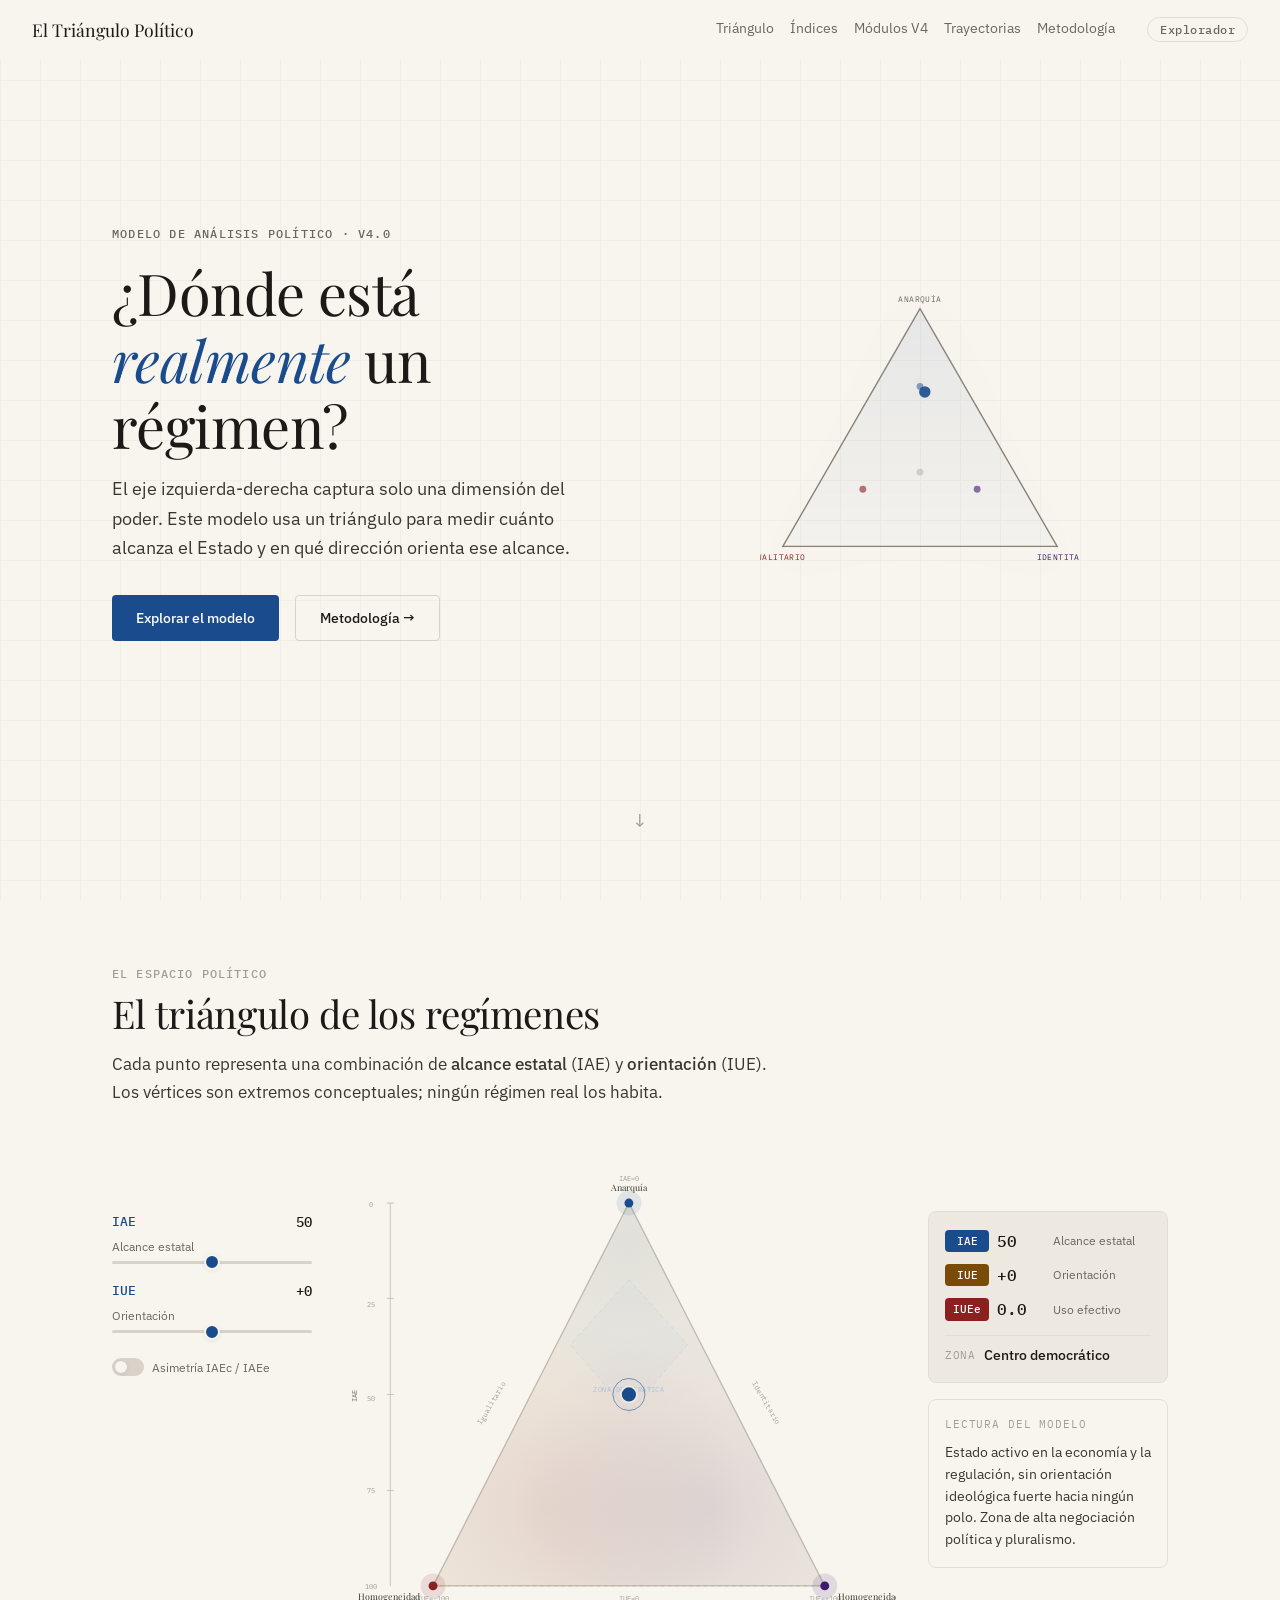
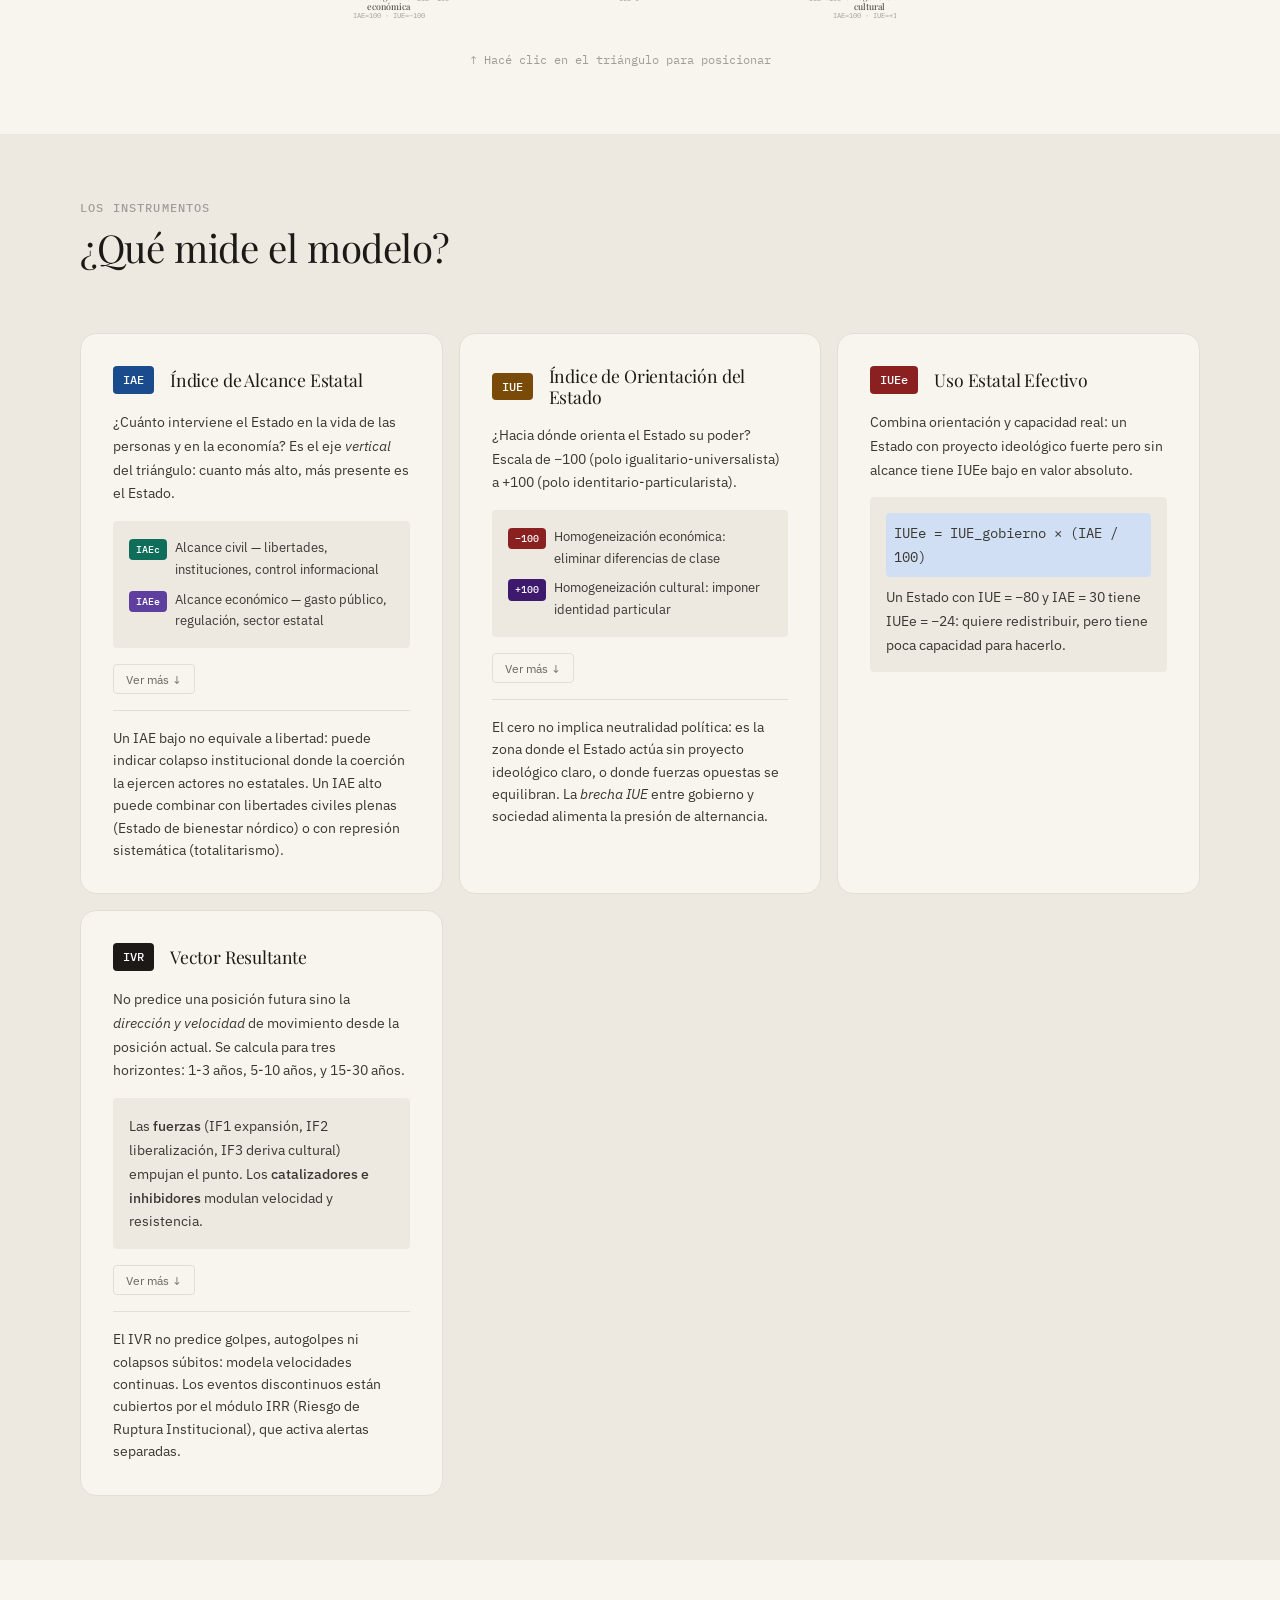
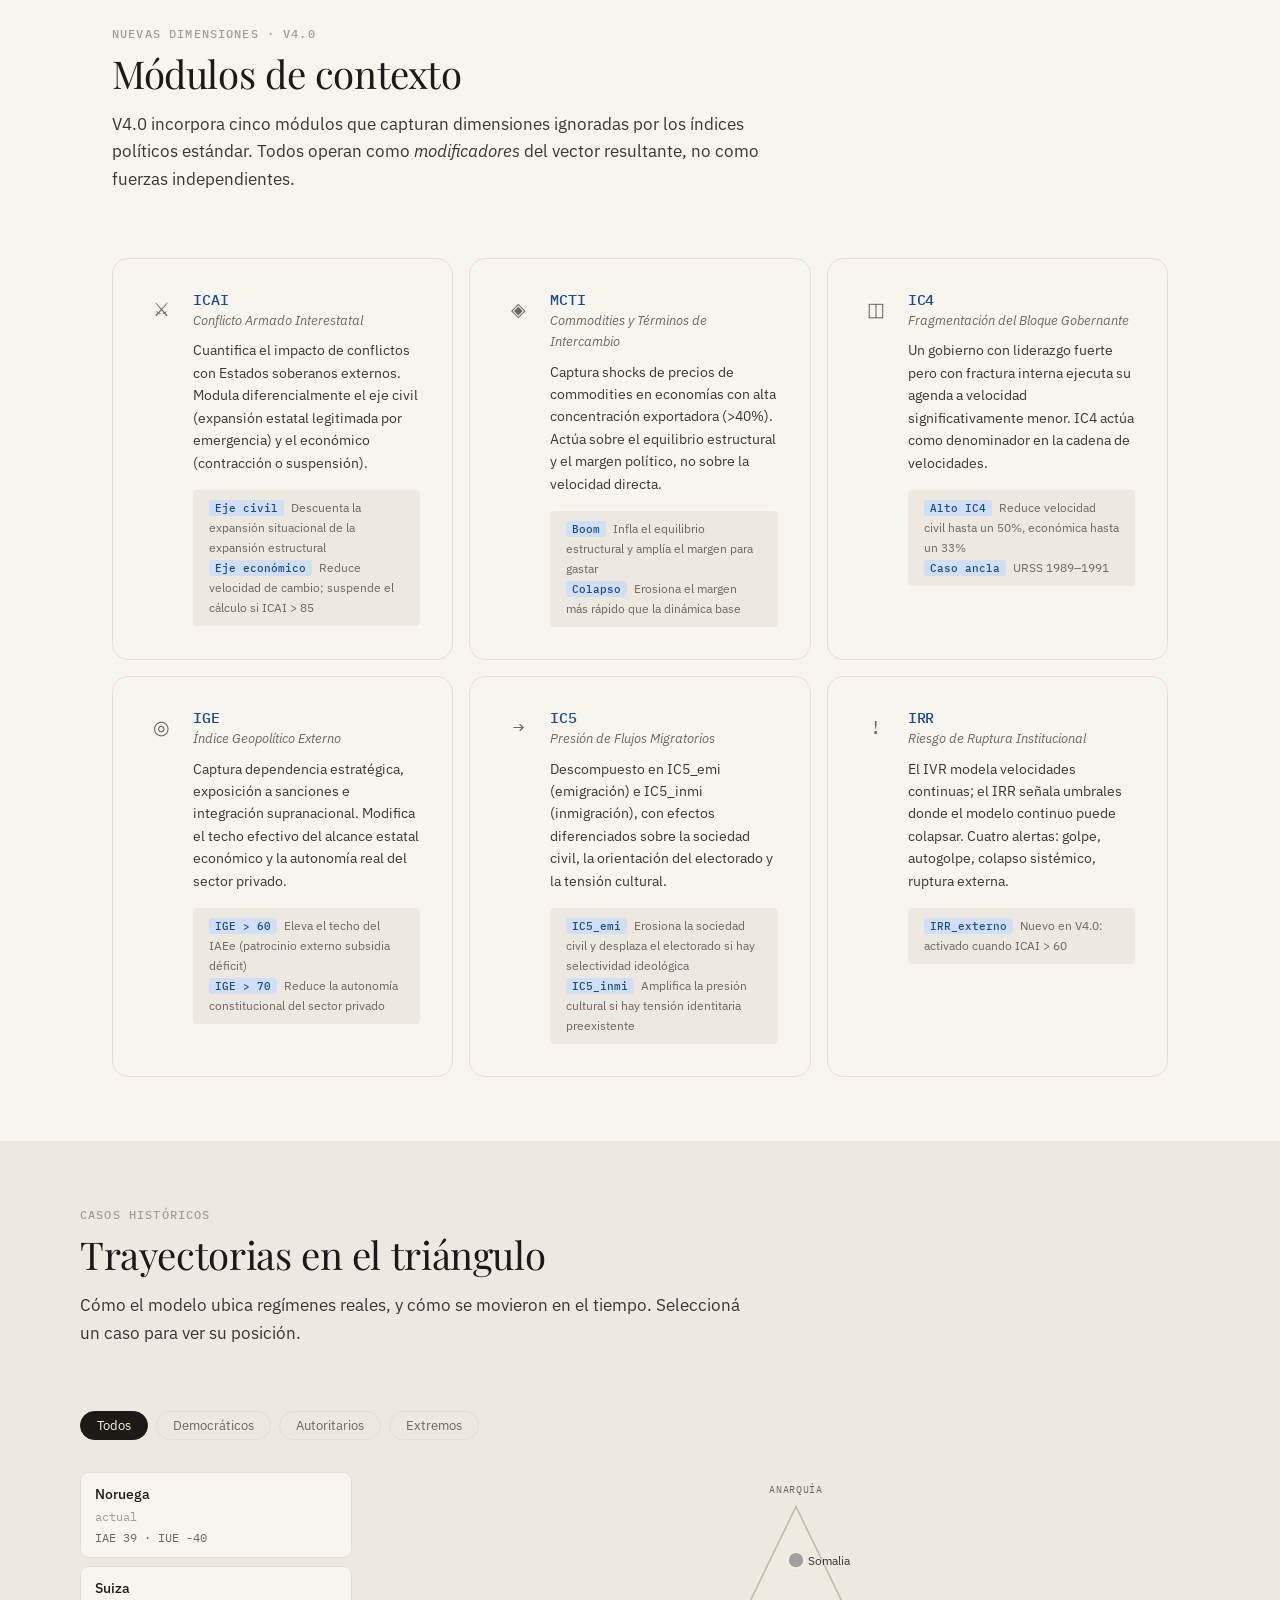
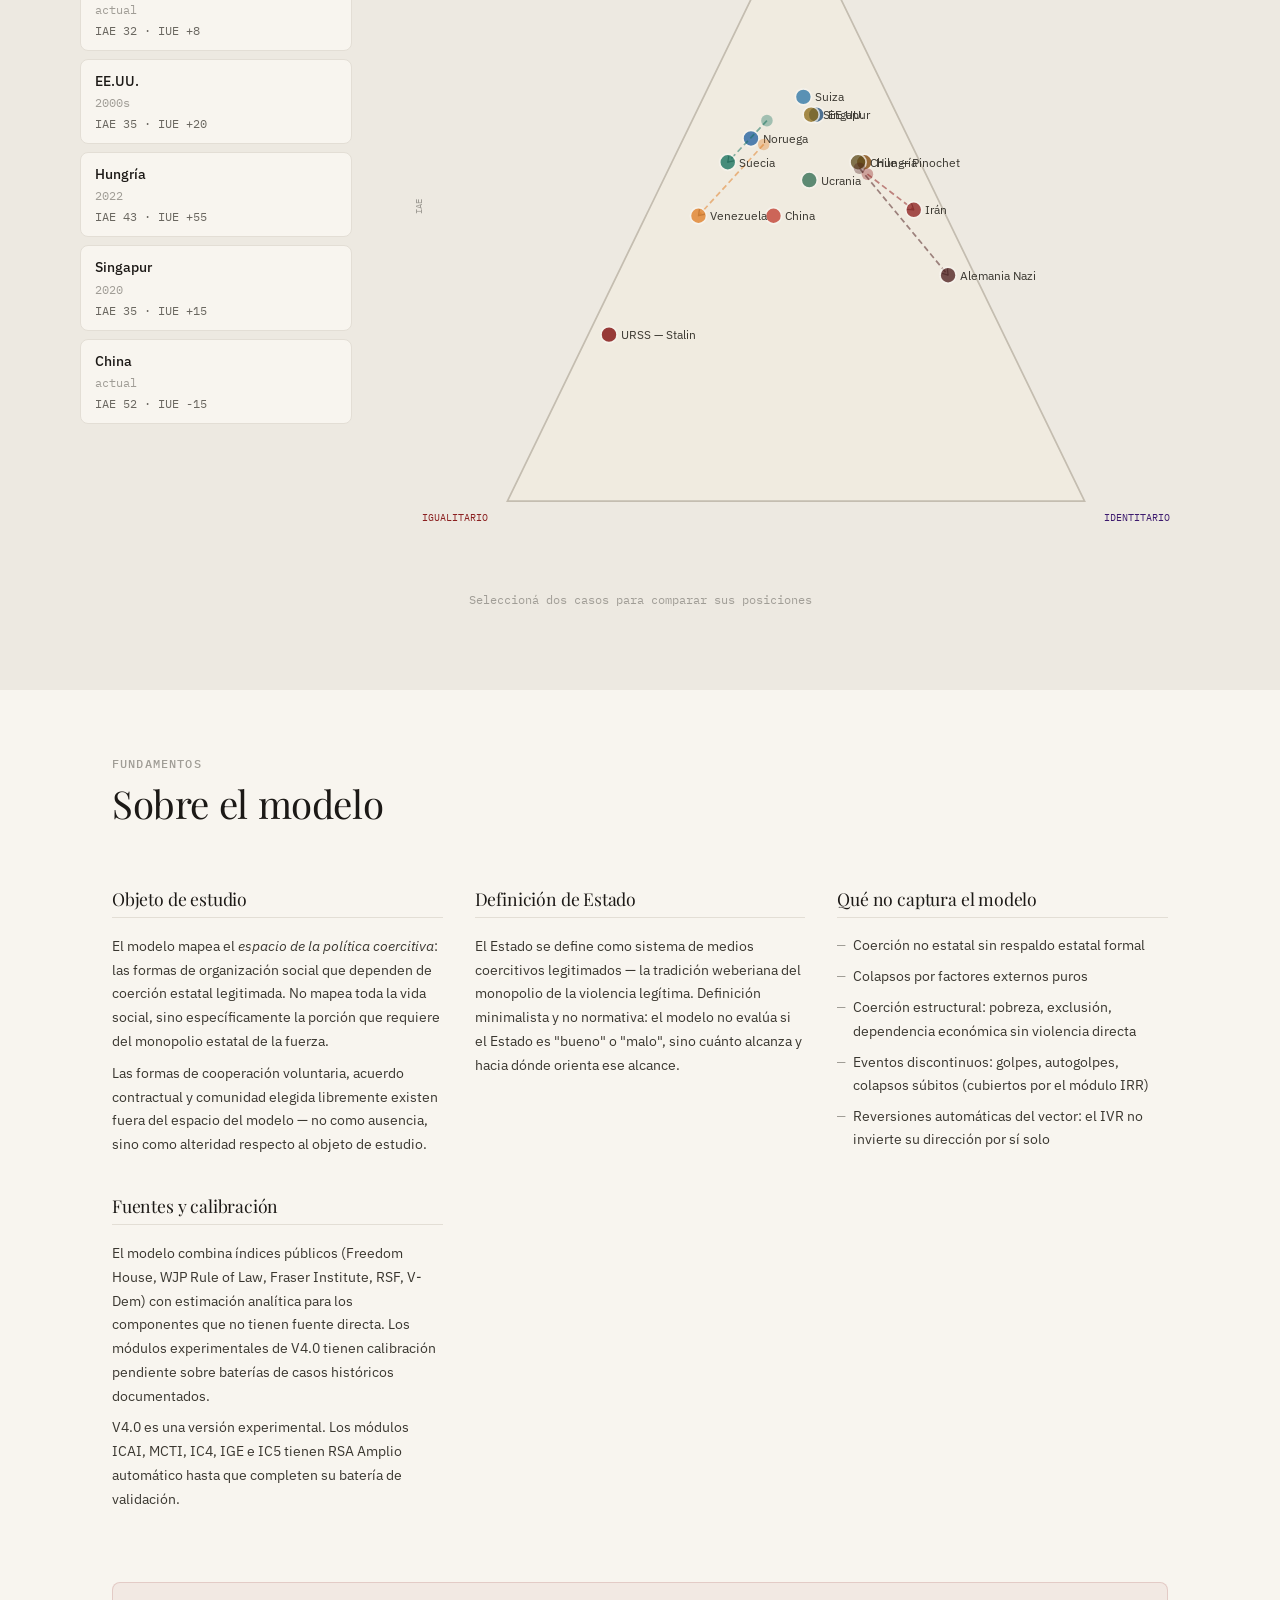
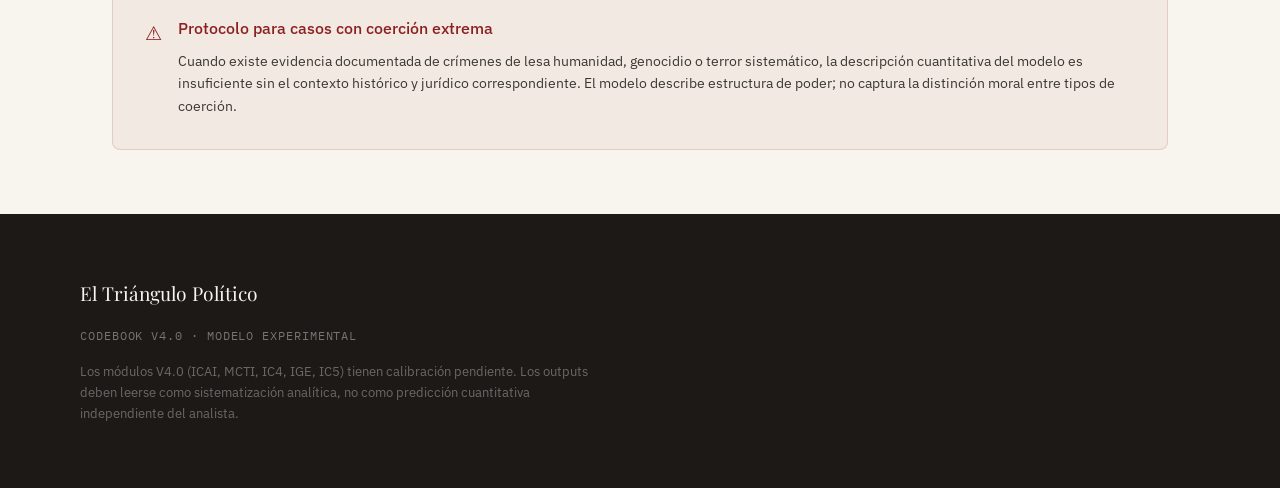
==== commit 330bdd01: "Add files via upload" ====
--- a/index.html
+++ b/index.html
@@ -1,929 +1,534 @@
 <!DOCTYPE html>
 <html lang="es">
 <head>
-  <meta charset="UTF-8" />
-  <meta name="viewport" content="width=device-width, initial-scale=1.0" />
-  <title>El Triángulo Político</title>
-  <meta name="description" content="Un modelo analítico para describir, comparar y proyectar la trayectoria de regímenes políticos." />
-  <link rel="preconnect" href="https://fonts.googleapis.com" />
-  <link rel="preconnect" href="https://fonts.gstatic.com" crossorigin />
-  <link href="https://fonts.googleapis.com/css2?family=DM+Serif+Display:ital@0;1&family=DM+Sans:wght@300;400;500&display=swap" rel="stylesheet" />
-  <link rel="stylesheet" href="style.css" />
+<meta charset="utf-8">
+<meta name="viewport" content="width=device-width, initial-scale=1">
+<title>El Triángulo Político — Modelo V4.0</title>
+<link rel="preconnect" href="https://fonts.googleapis.com">
+<link rel="preconnect" href="https://fonts.gstatic.com" crossorigin>
+<link href="https://fonts.googleapis.com/css2?family=Playfair+Display:ital,wght@0,400;0,600;1,400&family=IBM+Plex+Sans:wght@300;400;500&family=IBM+Plex+Mono:wght@400;500&display=swap" rel="stylesheet">
+<link rel="stylesheet" href="style.css">
 </head>
 <body>
 
-  <!-- ═══════════════════════════════════ NAV ═══════════════════════════════════ -->
-  <nav id="nav">
-    <a href="#inicio" class="nav-logo">El Triángulo Político</a>
-    <div class="nav-links">
-      <a href="#triangulo">Explorar</a>
-      <a href="#indices">Índices</a>
-      <a href="#fuerzas">Fuerzas</a>
-      <a href="#ideologias">Ideologías</a>
-      <a href="#casos">Casos</a>
-      <a href="#cuestionario">Test</a>
-      <a href="#metodologia">Metodología</a>
-    </div>
-    <button class="nav-toggle" id="modeToggle" aria-label="Cambiar nivel de detalle">
-      <span class="mode-indicator" id="modeIndicator" aria-hidden="true">●</span>
-      <span id="modeLabel">Público</span>
-    </button>
-    <button class="nav-hamburger" id="hamburger" aria-label="Menú">☰</button>
-  </nav>
-
-  <!-- ══════════════════════════════════ HERO ═══════════════════════════════════ -->
-  <section id="inicio" class="hero">
-    <div class="hero-text">
-      <p class="hero-eyebrow">Codebook V3.3</p>
-      <h1>¿Dónde está<br /><em>realmente</em> un<br />régimen político?</h1>
-      <p class="hero-sub">
-        El eje izquierda–derecha captura solo una dimensión del poder.
-        Este modelo usa un triángulo para mostrar el alcance del Estado
-        y la dirección en que lo utiliza.
-      </p>
-      <div class="hero-ctas">
-        <a href="#triangulo" class="btn btn-primary">Explorar el modelo</a>
-        <a href="#metodologia" class="btn btn-ghost">Ver metodología →</a>
-      </div>
-    </div>
-    <div class="hero-visual" id="heroVisual" aria-hidden="true">
-      <!-- SVG del triángulo mini renderizado por JS -->
-    </div>
-  </section>
-
-  <!-- ══════════════════ EXPLAINER ANIMADO: de 1D a 2D ════════════════════ -->
-  <div class="hero-explainer">
-    <div class="hero-exp-inner">
-      <div class="hero-exp-anim" id="heroExpAnim" aria-hidden="true"></div>
-      <div class="hero-exp-text">
-        <p class="hero-exp-step active" data-step="0">El eje izquierda–derecha mide <em>hacia dónde</em> orienta el Estado su poder. Pero ignora una pregunta igual de importante: <strong>¿cuánto poder tiene para actuar?</strong></p>
-        <p class="hero-exp-step" data-step="1">El <strong>IAE</strong> (Índice de Alcance Estatal) responde eso: va de 0 (anarquía — sin Estado) a 100 (control absoluto). El <strong>IUE</strong> (Índice de Uso Estatal) mide la dirección: −100 hacia lo universalista-igualitario, +100 hacia lo particularista-conservador.</p>
-        <p class="hero-exp-step" data-step="2">Al combinar IAE e IUE, el espacio lineal se convierte en un <strong>triángulo</strong>. Los vértices son extremos conceptuales: anarquía (IAE=0), comunismo (IAE=100, IUE=−100) y fascismo (IAE=100, IUE=+100). Ningún régimen real los habita — pero todos se ubican en algún punto entre ellos.</p>
-      </div>
-      <div class="hero-exp-controls">
-        <button class="hero-exp-btn" id="expPrev" disabled>← Anterior</button>
-        <div class="hero-exp-dots">
-          <span class="exp-dot active" data-step="0"></span>
-          <span class="exp-dot" data-step="1"></span>
-          <span class="exp-dot" data-step="2"></span>
-        </div>
-        <button class="hero-exp-btn" id="expNext">Siguiente →</button>
-      </div>
-    </div>
-  </div>
-
-  <!-- ══════════════════════════════ EL TRIÁNGULO ═══════════════════════════════ -->
-  <section id="triangulo" class="section">
-    <div class="section-header">
-      <p class="section-tag">El espacio político</p>
-      <h2>El triángulo de los regímenes</h2>
-      <p class="section-desc">
-        Cada punto dentro del triángulo representa una combinación de
-        <strong>alcance estatal</strong> (IAE) y <strong>uso del Estado</strong> (IUE).
-        Los vértices son los extremos conceptuales; ningún régimen real los habita exactamente.
-      </p>
-    </div>
-
-    <!-- Controles del triángulo -->
+<!-- NAV -->
+<nav id="nav">
+  <a href="#inicio" class="nav-logo">El Triángulo Político</a>
+  <div class="nav-links" id="navLinks">
+    <a href="#triangulo">Triángulo</a>
+    <a href="#indices">Índices</a>
+    <a href="#modulos">Módulos V4</a>
+    <a href="#casos">Trayectorias</a>
+    <a href="#metodologia">Metodología</a>
+  </div>
+  <button id="modeToggle" class="mode-toggle" title="Cambiar modo de visualización">
+    <span id="modeLabel">Explorador</span>
+  </button>
+  <button id="hamburger" class="hamburger" aria-label="Menú">☰</button>
+</nav>
+
+<!-- HERO -->
+<section id="inicio" class="hero">
+  <div class="hero-bg-grid" aria-hidden="true"></div>
+  <div class="hero-content">
+    <div class="hero-eyebrow">Modelo de análisis político · V4.0</div>
+    <h1 class="hero-title">¿Dónde está<br><em>realmente</em> un régimen?</h1>
+    <p class="hero-lead">El eje izquierda‑derecha captura solo una dimensión del poder. Este modelo usa un triángulo para medir cuánto alcanza el Estado y en qué dirección orienta ese alcance.</p>
+    <div class="hero-ctas">
+      <a href="#triangulo" class="btn btn-primary">Explorar el modelo</a>
+      <a href="#metodologia" class="btn btn-ghost">Metodología →</a>
+    </div>
+  </div>
+  <div class="hero-visual" id="heroVisual" aria-hidden="true">
+    <svg id="heroTri" viewBox="0 0 280 240" xmlns="http://www.w3.org/2000/svg">
+      <defs>
+        <linearGradient id="heroGrad" x1="50%" y1="0%" x2="50%" y2="100%">
+          <stop offset="0%" stop-color="var(--accent)" stop-opacity="0.08"/>
+          <stop offset="100%" stop-color="var(--accent)" stop-opacity="0.02"/>
+        </linearGradient>
+      </defs>
+      <polygon points="140,12 20,220 260,220" fill="url(#heroGrad)" stroke="var(--border-strong)" stroke-width="1.2"/>
+      <!-- Zone dots -->
+      <circle cx="140" cy="80" r="3" fill="var(--accent)" opacity="0.5"/>
+      <circle cx="90" cy="170" r="3" fill="var(--c-left)" opacity="0.6"/>
+      <circle cx="190" cy="170" r="3" fill="var(--c-right)" opacity="0.6"/>
+      <circle cx="140" cy="155" r="3" fill="var(--ink-4)" opacity="0.4"/>
+      <!-- Animated point -->
+      <circle id="heroDot" cx="140" cy="105" r="5" fill="var(--accent)" opacity="0.9"/>
+      <circle id="heroPulse" cx="140" cy="105" r="10" fill="none" stroke="var(--accent)" stroke-width="1" opacity="0"/>
+      <!-- Labels -->
+      <text x="140" y="6" text-anchor="middle" font-family="IBM Plex Mono" font-size="7" fill="var(--ink-3)" letter-spacing="0.05em">ANARQUÍA</text>
+      <text x="14" y="232" text-anchor="middle" font-family="IBM Plex Mono" font-size="7" fill="var(--c-left)" letter-spacing="0.05em">IGUALITARIO</text>
+      <text x="268" y="232" text-anchor="middle" font-family="IBM Plex Mono" font-size="7" fill="var(--c-right)" letter-spacing="0.05em">IDENTITARIO</text>
+    </svg>
+  </div>
+  <div class="hero-scroll-hint" aria-hidden="true">↓</div>
+</section>
+
+<!-- TRIÁNGULO INTERACTIVO -->
+<section id="triangulo" class="section section-main">
+  <div class="section-header">
+    <div class="section-tag">El espacio político</div>
+    <h2>El triángulo de los regímenes</h2>
+    <p>Cada punto representa una combinación de <strong>alcance estatal</strong> (IAE) y <strong>orientación</strong> (IUE). Los vértices son extremos conceptuales; ningún régimen real los habita.</p>
+  </div>
+
+  <div class="triangle-layout">
     <div class="triangle-controls">
-      <div class="control-group">
-        <label for="iaeSlider">Alcance estatal (IAE)</label>
-        <input type="range" id="iaeSlider" min="0" max="100" value="50" step="1"
-          aria-valuemin="0" aria-valuemax="100" aria-valuenow="50"
-          aria-valuetext="IAE 50 — alcance moderado" />
-        <span class="control-val" id="iaeVal" aria-hidden="true">50</span>
-      </div>
-      <div class="control-group">
-        <label for="iueSlider">Uso del Estado (IUE)</label>
-        <input type="range" id="iueSlider" min="-100" max="100" value="0" step="1"
-          aria-valuemin="-100" aria-valuemax="100" aria-valuenow="0"
-          aria-valuetext="IUE 0 — centro pragmático" />
-        <span class="control-val" id="iueVal" aria-hidden="true">0</span>
-      </div>
-    </div>
-
-    <!-- Toggle vista dual IAEc / IAEe -->
-    <div class="dual-view-toggle">
-      <label class="dual-toggle-label">
-        <input type="checkbox" id="dualViewToggle" />
-        <span class="dual-toggle-track"></span>
-        <span>Mostrar asimetría IAEc / IAEe</span>
+      <div class="control-row">
+        <label class="control-label" for="iaeSlider">
+          <span class="ctrl-name">IAE</span>
+          <span class="ctrl-desc">Alcance estatal</span>
+          <span id="iaeVal" class="ctrl-val">50</span>
+        </label>
+        <input type="range" id="iaeSlider" min="0" max="100" value="50" class="slider slider-iae">
+      </div>
+      <div class="control-row">
+        <label class="control-label" for="iueSlider">
+          <span class="ctrl-name">IUE</span>
+          <span class="ctrl-desc">Orientación</span>
+          <span id="iueVal" class="ctrl-val">0</span>
+        </label>
+        <input type="range" id="iueSlider" min="-100" max="100" value="0" class="slider slider-iue">
+      </div>
+      <label class="dual-toggle">
+        <input type="checkbox" id="dualViewToggle">
+        <span class="dual-track"></span>
+        <span class="dual-label">Asimetría IAEc / IAEe</span>
       </label>
-      <span class="dual-view-hint">Visualiza cómo difiere el alcance civil del económico</span>
-    </div>
-    <p id="dualViewHint" class="dual-view-context-hint" hidden></p>
-
-    <!-- Triángulo SVG principal -->
-    <div class="triangle-container">
-      <svg id="mainTriangle" viewBox="0 0 620 530" xmlns="http://www.w3.org/2000/svg">
+    </div>
+
+    <div class="triangle-wrap">
+      <svg id="mainTriangle" viewBox="0 0 620 530" xmlns="http://www.w3.org/2000/svg" role="img" aria-label="Triángulo político interactivo">
         <defs>
-          <radialGradient id="gLiberal" cx="52%" cy="28%" r="50%">
-            <stop offset="0%" stop-color="var(--c-liberal)" stop-opacity="0.22"/>
-            <stop offset="100%" stop-color="var(--c-liberal)" stop-opacity="0"/>
+          <radialGradient id="gLeft" cx="30%" cy="80%" r="50%">
+            <stop offset="0%" stop-color="var(--c-left)" stop-opacity="0.10"/>
+            <stop offset="100%" stop-color="var(--c-left)" stop-opacity="0"/>
           </radialGradient>
-          <radialGradient id="gInterv" cx="52%" cy="68%" r="55%">
-            <stop offset="0%" stop-color="var(--c-interv)" stop-opacity="0.18"/>
-            <stop offset="100%" stop-color="var(--c-interv)" stop-opacity="0"/>
+          <radialGradient id="gRight" cx="70%" cy="80%" r="50%">
+            <stop offset="0%" stop-color="var(--c-right)" stop-opacity="0.10"/>
+            <stop offset="100%" stop-color="var(--c-right)" stop-opacity="0"/>
           </radialGradient>
-          <marker id="arrowIVR" viewBox="0 0 10 10" refX="8" refY="5"
-                  markerWidth="6" markerHeight="6" orient="auto-start-reverse">
-            <path d="M2 1L8 5L2 9" fill="none" stroke="var(--c-ivr)" stroke-width="1.5"
-                  stroke-linecap="round" stroke-linejoin="round"/>
+          <radialGradient id="gTop" cx="50%" cy="10%" r="45%">
+            <stop offset="0%" stop-color="var(--accent)" stop-opacity="0.07"/>
+            <stop offset="100%" stop-color="var(--accent)" stop-opacity="0"/>
+          </radialGradient>
+          <marker id="arrowIVR" viewBox="0 0 10 10" refX="8" refY="5" markerWidth="6" markerHeight="6" orient="auto-start-reverse">
+            <path d="M2 1L8 5L2 9" fill="none" stroke="var(--accent)" stroke-width="1.5" stroke-linecap="round" stroke-linejoin="round"/>
           </marker>
         </defs>
 
-        <!-- Escala IAE (lado izquierdo) -->
-        <line x1="52" y1="36" x2="52" y2="466" stroke="var(--border-axis)" stroke-width="0.8"/>
-        <text x="29" y="40" text-anchor="middle" font-family="DM Sans,sans-serif" font-size="8" fill="var(--ink-3)">0</text>
-        <line x1="48" y1="36" x2="56" y2="36" stroke="var(--border-axis)" stroke-width="0.8"/>
-        <text x="29" y="153" text-anchor="middle" font-family="DM Sans,sans-serif" font-size="8" fill="var(--ink-3)">25</text>
-        <line x1="48" y1="143" x2="56" y2="143" stroke="var(--border-axis)" stroke-width="0.8"/>
-        <text x="29" y="258" text-anchor="middle" font-family="DM Sans,sans-serif" font-size="8" fill="var(--ink-3)">50</text>
-        <line x1="48" y1="251" x2="56" y2="251" stroke="var(--border-axis)" stroke-width="0.8"/>
-        <text x="29" y="362" text-anchor="middle" font-family="DM Sans,sans-serif" font-size="8" fill="var(--ink-3)">75</text>
-        <line x1="48" y1="359" x2="56" y2="359" stroke="var(--border-axis)" stroke-width="0.8"/>
-        <text x="29" y="470" text-anchor="middle" font-family="DM Sans,sans-serif" font-size="8" fill="var(--ink-3)">100</text>
-        <text x="15" y="253" text-anchor="middle" font-family="DM Sans,sans-serif" font-size="8" fill="var(--ink-4)" transform="rotate(-90,15,253)">IAE</text>
+        <!-- Escala IAE izquierda -->
+        <line x1="52" y1="36" x2="52" y2="466" stroke="var(--border-axis)" stroke-width="0.7"/>
+        <text x="30" y="40" text-anchor="middle" font-family="IBM Plex Mono" font-size="8" fill="var(--ink-4)">0</text>
+        <line x1="48" y1="36" x2="56" y2="36" stroke="var(--border-axis)" stroke-width="0.7"/>
+        <text x="30" y="153" text-anchor="middle" font-family="IBM Plex Mono" font-size="8" fill="var(--ink-4)">25</text>
+        <line x1="48" y1="143" x2="56" y2="143" stroke="var(--border-axis)" stroke-width="0.7"/>
+        <text x="30" y="258" text-anchor="middle" font-family="IBM Plex Mono" font-size="8" fill="var(--ink-4)">50</text>
+        <line x1="48" y1="251" x2="56" y2="251" stroke="var(--border-axis)" stroke-width="0.7"/>
+        <text x="30" y="362" text-anchor="middle" font-family="IBM Plex Mono" font-size="8" fill="var(--ink-4)">75</text>
+        <line x1="48" y1="359" x2="56" y2="359" stroke="var(--border-axis)" stroke-width="0.7"/>
+        <text x="30" y="470" text-anchor="middle" font-family="IBM Plex Mono" font-size="8" fill="var(--ink-4)">100</text>
+        <text x="15" y="253" text-anchor="middle" font-family="IBM Plex Mono" font-size="8" fill="var(--ink-3)" transform="rotate(-90,15,253)">IAE</text>
 
         <!-- Triángulo principal -->
-        <polygon id="triPolygon"
-          points="320,36 100,466 540,466"
-          fill="var(--bg-triangle)"
-          stroke="var(--border-main)"
-          stroke-width="1.5"/>
-        <polygon points="320,36 100,466 540,466" fill="url(#gLiberal)"/>
-        <polygon points="320,36 100,466 540,466" fill="url(#gInterv)"/>
-
-        <!-- Zona democrática IAE 20-55 (V3.3 — recalibrada con ponderación 60/40) -->
-        <polygon
-          points="320,122 254,195 320,272 386,195"
-          fill="rgba(74,144,217,0.06)" stroke="rgba(74,144,217,0.30)"
-          stroke-width="1" stroke-dasharray="5 4"/>
-        <text x="320" y="250" text-anchor="middle"
-              font-family="DM Sans,sans-serif" font-size="9"
-              fill="rgba(74,144,217,0.55)" letter-spacing="0.04em">Zona de estados democráticos</text>
-
-        <!-- Etiquetas de zona -->
-        <text class="zone-label" x="320" y="145" text-anchor="middle">Liberalismo</text>
-        <text class="zone-label" x="320" y="360" text-anchor="middle">Intervencionismo</text>
+        <polygon id="triPolygon" points="320,36 100,466 540,466" fill="var(--bg-triangle)" stroke="var(--border-main)" stroke-width="1.5"/>
+        <polygon points="320,36 100,466 540,466" fill="url(#gLeft)"/>
+        <polygon points="320,36 100,466 540,466" fill="url(#gRight)"/>
+        <polygon points="320,36 100,466 540,466" fill="url(#gTop)"/>
+
+        <!-- Zona democrática (rombo IAE 20-55) -->
+        <polygon points="320,122 254,195 320,272 386,195" fill="rgba(100,160,220,0.04)" stroke="rgba(100,160,220,0.22)" stroke-width="0.8" stroke-dasharray="5 4"/>
+        <text x="320" y="248" text-anchor="middle" font-family="IBM Plex Mono" font-size="8" fill="rgba(100,160,220,0.45)" letter-spacing="0.06em">ZONA DEMOCRÁTICA</text>
 
         <!-- Etiquetas laterales -->
-        <text x="165" y="262" text-anchor="middle" class="side-label" transform="rotate(-60,165,262)">Extrema izquierda</text>
-        <text x="475" y="262" text-anchor="middle" class="side-label" transform="rotate(60,475,262)">Extrema derecha</text>
-
-        <!-- Eje IUE con valores -->
+        <text x="168" y="262" text-anchor="middle" class="side-label" transform="rotate(-60,168,262)">Igualitario</text>
+        <text x="472" y="262" text-anchor="middle" class="side-label" transform="rotate(60,472,262)">Identitario</text>
+
+        <!-- Eje IUE base -->
         <line x1="100" y1="466" x2="540" y2="466" stroke="var(--border-axis)" stroke-width="0.5" stroke-dasharray="4 4"/>
-        <text x="100" y="483" text-anchor="middle" font-family="DM Sans,sans-serif" font-size="8" fill="var(--ink-4)">IUE=−100</text>
-        <text x="320" y="483" text-anchor="middle" font-family="DM Sans,sans-serif" font-size="8" fill="var(--ink-4)">IUE=0</text>
-        <text x="540" y="483" text-anchor="middle" font-family="DM Sans,sans-serif" font-size="8" fill="var(--ink-4)">IUE=+100</text>
-
-        <!-- Vértices clicables -->
+        <text x="100" y="483" text-anchor="middle" font-family="IBM Plex Mono" font-size="8" fill="var(--ink-4)">IUE=−100</text>
+        <text x="320" y="483" text-anchor="middle" font-family="IBM Plex Mono" font-size="8" fill="var(--ink-4)">IUE=0</text>
+        <text x="540" y="483" text-anchor="middle" font-family="IBM Plex Mono" font-size="8" fill="var(--ink-4)">IUE=+100</text>
+
+        <!-- Vértices -->
         <g class="vertex" id="v-anarquia" data-key="anarquia" tabindex="0" role="button" aria-label="Vértice Anarquía">
-          <circle cx="320" cy="36" r="14" fill="var(--c-anarquia)" opacity="0.15"/>
-          <circle cx="320" cy="36" r="6" fill="var(--c-anarquia)"/>
-          <text x="320" y="20" text-anchor="middle" class="vertex-label">Anarquía</text>
-          <text x="320" y="9" text-anchor="middle" class="vertex-sub">IAE=0 · IUEe=0</text>
+          <circle cx="320" cy="36" r="14" fill="var(--accent)" opacity="0.10"/>
+          <circle cx="320" cy="36" r="5" fill="var(--accent)"/>
+          <text x="320" y="22" text-anchor="middle" class="vertex-label">Anarquía</text>
+          <text x="320" y="11" text-anchor="middle" class="vertex-sub">IAE=0</text>
         </g>
-        <g class="vertex" id="v-comunismo" data-key="comunismo" tabindex="0" role="button" aria-label="Vértice Comunismo">
-          <circle cx="100" cy="466" r="14" fill="var(--c-comunismo)" opacity="0.15"/>
-          <circle cx="100" cy="466" r="6" fill="var(--c-comunismo)"/>
-          <text x="46" y="482" text-anchor="middle" class="vertex-label">Comunismo</text>
-          <text x="46" y="494" text-anchor="middle" class="vertex-sub">IUEe=−100 IAE=100</text>
+        <g class="vertex" id="v-comunismo" data-key="comunismo" tabindex="0" role="button" aria-label="Vértice polo igualitario">
+          <circle cx="100" cy="466" r="14" fill="var(--c-left)" opacity="0.12"/>
+          <circle cx="100" cy="466" r="5" fill="var(--c-left)"/>
+          <text x="50" y="482" text-anchor="middle" class="vertex-label">Homogeneidad<tspan x="50" dy="11">económica</tspan></text>
+          <text x="50" y="502" text-anchor="middle" class="vertex-sub">IAE=100 · IUE=−100</text>
         </g>
-        <g class="vertex" id="v-fascismo" data-key="fascismo" tabindex="0" role="button" aria-label="Vértice Fascismo / Teocracia">
-          <circle cx="540" cy="466" r="14" fill="var(--c-fascismo)" opacity="0.15"/>
-          <circle cx="540" cy="466" r="6" fill="var(--c-fascismo)"/>
-          <text x="594" y="482" text-anchor="middle" class="vertex-label">Fascismo</text>
-          <text x="594" y="494" text-anchor="middle" class="vertex-sub">IUEe=+100 IAE=100</text>
+        <g class="vertex" id="v-fascismo" data-key="fascismo" tabindex="0" role="button" aria-label="Vértice polo identitario">
+          <circle cx="540" cy="466" r="14" fill="var(--c-right)" opacity="0.12"/>
+          <circle cx="540" cy="466" r="5" fill="var(--c-right)"/>
+          <text x="590" y="482" text-anchor="middle" class="vertex-label">Homogeneidad<tspan x="590" dy="11">cultural</tspan></text>
+          <text x="590" y="502" text-anchor="middle" class="vertex-sub">IAE=100 · IUE=+100</text>
         </g>
 
-        <!-- Punto de usuario -->
+        <!-- Punto usuario -->
         <g id="userPoint">
-          <circle id="userDot" cx="320" cy="251" r="10" fill="var(--c-user)" stroke="white" stroke-width="2" opacity="0"/>
-          <circle id="userPulse" cx="320" cy="251" r="18" fill="none" stroke="var(--c-user)" stroke-width="1" opacity="0"/>
+          <circle id="userDot" cx="320" cy="251" r="9" fill="var(--accent)" stroke="var(--bg-triangle)" stroke-width="2" opacity="0"/>
+          <circle id="userPulse" cx="320" cy="251" r="18" fill="none" stroke="var(--accent)" stroke-width="1" opacity="0"/>
         </g>
+
         <!-- Vista dual -->
         <g id="dualPointC" opacity="0">
-          <circle id="dualDotC" cx="320" cy="251" r="8" fill="var(--c-iaec-bg)" stroke="white" stroke-width="1.5"/>
-          <text id="dualLabelC" x="320" y="236" text-anchor="middle" font-family="DM Sans, sans-serif" font-size="9" fill="var(--c-iaec-bg)">IAEc</text>
+          <circle id="dualDotC" cx="320" cy="251" r="7" fill="var(--c-iaec)" stroke="var(--bg-triangle)" stroke-width="1.5"/>
+          <text id="dualLabelC" x="320" y="236" text-anchor="middle" font-family="IBM Plex Mono" font-size="9" fill="var(--c-iaec)">IAEc</text>
         </g>
-        <line id="dualLine" x1="320" y1="251" x2="320" y2="251" stroke="var(--c-iaec-bg)" stroke-width="1.5" stroke-dasharray="4 3" opacity="0"/>
+        <line id="dualLine" x1="320" y1="251" x2="320" y2="251" stroke="var(--c-iaec)" stroke-width="1.5" stroke-dasharray="4 3" opacity="0"/>
+
         <!-- Vector IVR -->
-        <line id="ivrVector" x1="320" y1="251" x2="320" y2="186" stroke="var(--c-ivr)" stroke-width="2.5" stroke-dasharray="6 3" marker-end="url(#arrowIVR)" opacity="0"/>
+        <line id="ivrVector" x1="320" y1="251" x2="320" y2="186" stroke="var(--accent)" stroke-width="2.5" stroke-dasharray="6 3" marker-end="url(#arrowIVR)" opacity="0"/>
+
+        <!-- Tooltip overlay -->
+        <g id="triangleTooltip" opacity="0" pointer-events="none">
+          <rect id="ttBg" x="200" y="100" width="200" height="80" rx="6" fill="var(--surface-2)" stroke="var(--border-main)" stroke-width="1"/>
+          <text id="ttTitle" x="300" y="122" text-anchor="middle" font-family="IBM Plex Sans" font-size="11" font-weight="500" fill="var(--ink)"></text>
+          <text id="ttSub" x="300" y="138" text-anchor="middle" font-family="IBM Plex Mono" font-size="9" fill="var(--ink-3)"></text>
+          <text id="ttDesc" x="300" y="158" text-anchor="middle" font-family="IBM Plex Sans" font-size="9" fill="var(--ink-2)" class="tt-desc-text"></text>
+        </g>
       </svg>
-
-      <!-- Tooltip flotante -->
-      <div id="triangleTooltip" class="tri-tooltip" role="tooltip" hidden>
-        <p class="tt-name"></p>
-        <p class="tt-desc"></p>
-        <div class="tt-indices"></div>
-      </div>
-    </div>
-
-    <!-- Lectura contextual viva -->
-    <div class="context-reading" id="contextReading">
-      <div class="context-reading-inner">
-        <span class="context-reading-tag">Lectura del modelo</span>
-        <p id="contextText">Mueve los sliders o haz clic en el triángulo para ver la interpretación de esta posición.</p>
-        <div class="context-reading-student student-only" id="contextStudent" hidden>
-          <span class="context-student-label">Lógica del modelo</span>
-          <p id="contextStudentText"></p>
-        </div>
-        <div class="context-reading-expert expert-only" id="contextExpert" hidden>
-          <span class="context-expert-label">Nota técnica</span>
+      <div id="triClickHint" class="tri-hint" aria-hidden="true">↑ Hacé clic en el triángulo para posicionar</div>
+    </div>
+
+    <div class="triangle-panel">
+      <div class="pos-panel" id="positionPanel" aria-live="polite">
+        <div class="pos-row">
+          <span class="pos-badge" style="background:var(--c-iae-bg)">IAE</span>
+          <span id="posIAE" class="pos-num">—</span>
+          <span class="pos-unit">Alcance estatal</span>
+        </div>
+        <div class="pos-row">
+          <span class="pos-badge" style="background:var(--c-iue-bg)">IUE</span>
+          <span id="posIUE" class="pos-num">—</span>
+          <span class="pos-unit">Orientación</span>
+        </div>
+        <div class="pos-row">
+          <span class="pos-badge" style="background:var(--c-iuee-bg)">IUEe</span>
+          <span id="posIUEe" class="pos-num">—</span>
+          <span class="pos-unit">Uso efectivo</span>
+        </div>
+        <div class="pos-zone-row">
+          <span class="pos-zone-label">Zona</span>
+          <span id="posZone" class="pos-zone-val">—</span>
+        </div>
+      </div>
+
+      <div class="context-panel" id="contextPanel">
+        <div class="context-tag">Lectura del modelo</div>
+        <p id="contextText">Mové los sliders o hacé clic en el triángulo.</p>
+        <div id="contextExpert" class="context-expert expert-only" hidden>
+          <div class="context-expert-tag">Nota técnica</div>
           <p id="contextExpertText"></p>
         </div>
       </div>
-    </div>
-
-    <!-- Panel de posición calculada -->
-    <div class="position-panel" id="positionPanel" aria-live="polite" aria-label="Posición calculada en el triángulo">
-      <div class="pos-item">
-        <span class="pos-label">IAE</span>
-        <span class="pos-value" id="posIAE">—</span>
-        <span class="pos-desc">Alcance estatal</span>
-      </div>
-      <div class="pos-item">
-        <span class="pos-label">IUE</span>
-        <span class="pos-value" id="posIUE">—</span>
-        <span class="pos-desc">Uso del Estado</span>
-      </div>
-      <div class="pos-item">
-        <span class="pos-label">IUEe</span>
-        <span class="pos-value" id="posIUEe">—</span>
-        <span class="pos-desc">Uso efectivo</span>
-      </div>
-      <div class="pos-item">
-        <span class="pos-label">Zona</span>
-        <span class="pos-value pos-zone" id="posZone">—</span>
-        <span class="pos-desc">Clasificación</span>
-      </div>
-      <!-- Modo especialista: fórmulas y sensibilidad -->
-      <div class="pos-expert-panel expert-only" id="posExpertPanel" hidden>
-        <div class="pos-expert-title">Modo especialista — V3.3</div>
-        <div class="pos-formulas">
-          <code>IAE (V3.3) = (IAEc×0.60) + (IAEe×0.40) = <span id="posFormIAE">—</span></code>
-          <code>IUEe = (IUE / 100) × IAE = <span id="posFormIUEe">—</span></code>
-          <code>Asimetría IAEc/IAEe: <span id="posFormAsym">—</span></code>
-        </div>
-        <div id="posIAEcRepresivo" class="pos-iaec-represivo-flag" hidden></div>
-        <div class="pos-sensitivity">
-          <span class="pos-sens-label">Sensibilidad ±5 IAE</span>
-          <div class="pos-sens-row">
-            <span class="pos-sens-minus" id="posSensZoneMinus">—</span>
-            <span class="pos-sens-center">→ <strong id="posZoneSens">—</strong> →</span>
-            <span class="pos-sens-plus" id="posSensZonePlus">—</span>
-          </div>
-        </div>
-        <div class="pos-confidence">
-          <span class="pos-conf-label">Confianza metodológica</span>
-          <div class="pos-conf-bar-wrap">
-            <div class="pos-conf-bar" id="posConfBar"></div>
-          </div>
-          <span class="pos-conf-text" id="posConfText">—</span>
-        </div>
-      </div>
-    </div>
-
-    <!-- Hint de primer uso: clic en el triángulo -->
-    <div class="triangle-click-hint" id="triClickHint" aria-hidden="true">
-      <span>↑ Hacé clic en el triángulo para posicionar</span>
-    </div>
-  </section>
-
-  <!-- ════════════════════════════════ ÍNDICES ═════════════════════════════════ -->
-  <section id="indices" class="section section-alt">
-    <div class="section-header">
-      <p class="section-tag">Los instrumentos</p>
-      <h2>¿Qué mide el modelo?</h2>
-    </div>
-
-    <div class="indices-grid">
-
-      <article class="index-card" data-index="iae">
-        <div class="card-icon" style="background:var(--c-iae-bg)">IAE</div>
+
+      <!-- IVR hint (modo experto) -->
+      <div id="ivrPanel" class="ivr-panel expert-only" hidden>
+        <div class="ivr-title">Vector resultante (IVR)</div>
+        <p class="ivr-desc">El IVR indica la <em>dirección y velocidad</em> de movimiento desde la posición actual. Depende de las fuerzas activas (IF1, IF2, IF3) y los catalizadores/inhibidores del contexto.</p>
+        <div id="ivrValue" class="ivr-value">—</div>
+      </div>
+    </div>
+  </div>
+</section>
+
+<!-- ÍNDICES -->
+<section id="indices" class="section section-alt">
+  <div class="section-header">
+    <div class="section-tag">Los instrumentos</div>
+    <h2>¿Qué mide el modelo?</h2>
+  </div>
+
+  <div class="indices-grid">
+    <div class="index-card" id="card-iae">
+      <div class="ic-header">
+        <span class="ic-badge" style="background:var(--c-iae-bg)">IAE</span>
         <h3>Índice de Alcance Estatal</h3>
-        <p class="card-plain">
-          ¿Cuánto interviene el Estado en la vida de las personas y en la economía?
-          Es el eje <em>vertical</em> del triángulo: cuanto más alto, más presente es el Estado.
-        </p>
-        <div class="card-student student-only" hidden>
-          <span class="card-student-label">La trampa del IAE bajo</span>
-          <p>Somalia en los años 90 tenía IAE cercano a cero, pero no era un paraíso liberal: era un Estado fallido. El IAE mide la <em>capacidad coercitiva del Estado</em>, no la libertad real de sus habitantes. Un IAE bajo por colapso es diferente a uno bajo por diseño institucional.</p>
-        </div>
-        <div class="card-technical" hidden>
-          <code>IAE = (IAEc × 0.60) + (IAEe × 0.40)</code>
-          <p>V3.3: pondera con primacía del alcance civil (60%). Justificación: el control físico e informacional es condición del control económico, no a la inversa. Cuando IAEe &lt; 10 (colapso económico) se usa IAE_político = max(IAEc, IAEe) §2.2.0. Sensibilidad del coeficiente wc en rango 0.55–0.65 pendiente de validación.</p>
-        </div>
-        <button class="card-toggle">Ver más ↓</button>
-      </article>
-
-      <article class="index-card" data-index="iaec">
-        <div class="card-icon" style="background:var(--c-iaec-bg)">IAEc</div>
-        <h3>Alcance Estatal Civil</h3>
-        <p class="card-plain">
-          ¿Puede el Estado controlar lo que las personas dicen, piensan o hacen en su vida cotidiana?
-          Incluye libertad de prensa, control de fuerzas de seguridad e integridad personal.
-        </p>
-        <div class="card-student student-only" hidden>
-          <span class="card-student-label">La asimetría civil–económica</span>
-          <p>China muestra un IAEc muy alto (control político total) con un IAEe moderado (economía parcialmente liberalizada). Esto produce una asimetría estructural que el modelo capta y que los ejes tradicionales no pueden representar.</p>
-        </div>
-        <div class="card-technical" hidden>
-          <code>IAEc_efectivo = IAEc_formal × (1 − FTE)</code>
-          <p>IAEc_formal = Freedom House Civil Liberties (30%, escala invertida) + WJP Rule of Law Index (25%, invertido) + Ecosistema informacional (30%: RSF×0.5 + captura indirecta×0.3 + manipulación digital×0.2) + control FF.AA. con criterios observables (15%). FTE máximo = 0.80.</p>
-        </div>
-        <button class="card-toggle">Ver más ↓</button>
-      </article>
-
-      <article class="index-card" data-index="iaee">
-        <div class="card-icon" style="background:var(--c-iaee-bg)">IAEe</div>
-        <h3>Alcance Estatal Económico</h3>
-        <p class="card-plain">
-          ¿Controla el Estado la propiedad, las empresas, el mercado?
-          Un Estado puede ser muy liberal en lo civil pero muy intervencionista en lo económico.
-        </p>
-        <div class="card-student student-only" hidden>
-          <span class="card-student-label">El corrector de captura</span>
-          <p>Si las élites privadas capturan al Estado, el control <em>formal</em> y el <em>efectivo</em> divergen: el Estado proclama intervenir pero en la práctica beneficia a actores privados. La fórmula ajusta el IAEe formal por ese factor de captura.</p>
-        </div>
-        <div class="card-technical" hidden>
-          <code>IAEe_efectivo = IAEe_formal × (1 − CE × 0.30)</code>
-          <p>IAEe_formal = FMI WEO Gasto/PIB (35%) + Fraser EFW Tax Burden invertido (25%) + Fraser EFW Labor Market invertido (20%) + sector público empresarial con criterios observables (20%). CE = Corrector de Captura por Élites (puerta giratoria, contratos sin licitación, HHI sectorial, financiamiento electoral). Hiperinflación &gt;100% anual aplica corrector adicional: <code>IAEe_ef = IAEe_formal × (1 − min(inflación/800, 0.95))</code>.</p>
-        </div>
-        <button class="card-toggle">Ver más ↓</button>
-      </article>
-
-      <article class="index-card" data-index="iue">
-        <div class="card-icon" style="background:var(--c-iue-bg)">IUE</div>
-        <h3>Índice de Uso Estatal</h3>
-        <p class="card-plain">
-          ¿Para qué usa el Estado su poder? No mide <em>cuánto</em> interviene, sino <em>hacia dónde</em>:
-          hacia lo universal e igualitario (izquierda) o hacia lo particular y conservador (derecha).
-        </p>
-        <!-- Eje IUE interactivo -->
-        <div class="iue-axis-wrap">
-          <div class="iue-axis-labels">
-            <span>IUE = −100</span>
-            <span>IUE = 0</span>
-            <span>IUE = +100</span>
-          </div>
-          <div class="iue-axis-bar">
-            <div class="iue-axis-track">
-              <div class="iue-axis-fill-left"></div>
-              <div class="iue-axis-fill-right"></div>
-            </div>
-            <div class="iue-axis-marker" id="iueAxisMarker"></div>
-          </div>
-          <div class="iue-axis-poles">
-            <div class="iue-pole iue-pole-left">
-              <strong>Polo universalista-progresista</strong>
-              <ul>
-                <li>Redistribución de riqueza</li>
-                <li>Derechos civiles homogéneos</li>
-                <li>Laicismo activo</li>
-                <li>Colectivización económica</li>
-              </ul>
-            </div>
-            <div class="iue-pole iue-pole-right">
-              <strong>Polo particularista-conservador</strong>
-              <ul>
-                <li>Privilegios de grupos identitarios</li>
-                <li>Instituciones religiosas como fuente de ley</li>
-                <li>Propiedad concentrada en élites</li>
-                <li>Nacionalismo cultural</li>
-              </ul>
-            </div>
-          </div>
-        </div>
-        <div class="card-student student-only" hidden>
-          <span class="card-student-label">¿Por qué no es solo izquierda/derecha convencional?</span>
-          <p>La distinción izquierda/derecha clásica mezcla dirección con alcance. Un Estado puede ser muy intervencionista (alto IAE) y orientado hacia derechos universales (IUE negativo), como Suecia, o igualmente intervencionista pero orientado a privilegiar una identidad nacional particular (IUE positivo), como la Alemania nazi. El IUE separa esa dimensión.</p>
-        </div>
-        <div class="card-technical" hidden>
-          <code>IUE = Σ (componente_i × peso_i); IUE_comp = (estimación_0–100 − 50) × 2</code>
-          <p>5 componentes: retórica oficial (15%), política redistributiva vs. identitaria (20%), marco legal de identidad colectiva (20%), composición de coalición gobernante (25%), política exterior y alianzas (20%). Fuentes: análisis de discurso con tabla de calibración 2.3a, OCDE/BM, V-Dem, CEPII. Mide uso efectivo observable, no retórica de campaña. <em class="iue-bias-note">Nota metodológica: el eje embebe un sesgo liberal-ilustrado en la distinción universalista/particularista. No es filosóficamente neutro, pero captura una variación empíricamente observable y políticamente relevante. El modelo lo declara explícitamente.</em></p>
-        </div>
-        <button class="card-toggle">Ver más ↓</button>
-      </article>
-
-      <article class="index-card" data-index="iuee">
-        <div class="card-icon" style="background:var(--c-iuee-bg)">IUEe</div>
+      </div>
+      <p>¿Cuánto interviene el Estado en la vida de las personas y en la economía? Es el eje <em>vertical</em> del triángulo: cuanto más alto, más presente es el Estado.</p>
+      <div class="ic-detail">
+        <div class="ic-sub-row">
+          <span class="ic-sub-badge" style="background:var(--c-iaec)">IAEc</span>
+          <span>Alcance civil — libertades, instituciones, control informacional</span>
+        </div>
+        <div class="ic-sub-row">
+          <span class="ic-sub-badge" style="background:var(--c-iaee)">IAEe</span>
+          <span>Alcance económico — gasto público, regulación, sector estatal</span>
+        </div>
+        <p class="ic-formula expert-only">IAE = (IAEc × 0.60) + (IAEe × 0.40)</p>
+      </div>
+      <button class="ic-toggle" data-target="card-iae">Ver más ↓</button>
+      <div class="ic-expand" hidden>
+        <p>Un IAE bajo no equivale a libertad: puede indicar colapso institucional donde la coerción la ejercen actores no estatales. Un IAE alto puede combinar con libertades civiles plenas (Estado de bienestar nórdico) o con represión sistemática (totalitarismo).</p>
+        <p class="expert-only">Cuando IAEe_efectivo &lt; 10, se activa IAE_político = max(IAEc, IAEe), evitando que el colapso económico distorsione el índice compuesto.</p>
+      </div>
+    </div>
+
+    <div class="index-card" id="card-iue">
+      <div class="ic-header">
+        <span class="ic-badge" style="background:var(--c-iue-bg)">IUE</span>
+        <h3>Índice de Orientación del Estado</h3>
+      </div>
+      <p>¿Hacia dónde orienta el Estado su poder? Escala de −100 (polo igualitario‑universalista) a +100 (polo identitario‑particularista).</p>
+      <div class="ic-detail">
+        <div class="ic-sub-row">
+          <span class="ic-sub-badge" style="background:var(--c-left)">−100</span>
+          <span>Homogeneización económica: eliminar diferencias de clase</span>
+        </div>
+        <div class="ic-sub-row">
+          <span class="ic-sub-badge" style="background:var(--c-right)">+100</span>
+          <span>Homogeneización cultural: imponer identidad particular</span>
+        </div>
+        <p class="ic-formula expert-only">IUE_gobierno sujeto a corrector de brecha retórica cuando |IUE_discurso − IUE_efectivo| &gt; 15</p>
+      </div>
+      <button class="ic-toggle" data-target="card-iue">Ver más ↓</button>
+      <div class="ic-expand" hidden>
+        <p>El cero no implica neutralidad política: es la zona donde el Estado actúa sin proyecto ideológico claro, o donde fuerzas opuestas se equilibran. La <em>brecha IUE</em> entre gobierno y sociedad alimenta la presión de alternancia.</p>
+      </div>
+    </div>
+
+    <div class="index-card" id="card-iuee">
+      <div class="ic-header">
+        <span class="ic-badge" style="background:var(--c-iuee-bg)">IUEe</span>
         <h3>Uso Estatal Efectivo</h3>
-        <p class="card-plain">
-          Combina la dirección del uso con la capacidad real del Estado.
-          Un Estado muy ideológico pero muy débil tiene bajo impacto efectivo.
-        </p>
-        <div class="card-student student-only" hidden>
-          <span class="card-student-label">Por qué el IUEe importa más que el IUE solo</span>
-          <p>Dos regímenes pueden tener el mismo IUE (misma orientación ideológica), pero si uno tiene IAE=30 y el otro IAE=90, su impacto real es radicalmente diferente. El IUEe captura esa diferencia: la intensidad ideológica <em>ponderada por el poder real para aplicarla</em>.</p>
-        </div>
-        <div class="card-technical" hidden>
-          <code>IUEe = (IUE / 100) × IAE</code>
-          <p>Producto del vector de uso por el alcance real. Permite comparar regímenes con similares IUE pero distinto poder.</p>
-        </div>
-        <button class="card-toggle">Ver más ↓</button>
-      </article>
-
-      <article class="index-card" data-index="ivr">
-        <div class="card-icon" style="background:var(--c-ivr-bg)">IVR</div>
-        <h3>Índice de Vector Resultante</h3>
-        <p class="card-plain">
-          Si el IAE y el IUE son las coordenadas de un régimen en el mapa,
-          el IVR es la flecha que indica su <strong>rumbo y velocidad</strong>.
-          No describe dónde está un régimen hoy, sino hacia dónde se dirige.
-        </p>
-        <div class="card-student student-only" hidden>
-          <span class="card-student-label">Tres horizontes temporales</span>
-          <p><strong>IVR₁ (1–3 años):</strong> dominan el liderazgo personal (IC1), las crisis o bonanzas (IC2) y la ventana de reforma (IC3) — el período justo tras un cambio de gobierno donde las transformaciones estructurales son posibles.</p>
-          <p><strong>IVR₅ (5–10 años):</strong> las crisis puntuales pesan menos. La deriva cultural comienza a acumularse. Las instituciones muestran si pueden resistir o colapsan.</p>
-          <p><strong>IVR₂₀ (15–30 años):</strong> los líderes son irrelevantes — son mortales. Lo que define el futuro es la cultura política acumulada y la fragmentación sociológica del poder (II2b), el predictor estructural más robusto a este horizonte.</p>
-          <p style="margin-top:10px"><strong>Qué puede predecir el modelo:</strong> dada una crisis, en qué dirección es más probable que se mueva el sistema; dado el equilibrio actual de fuerzas, cuál es la trayectoria más probable; dado un cambio de gobierno, cuán grande es la ventana de reforma.</p>
-          <p><strong>Qué no puede predecir:</strong> cuándo ocurrirá una crisis, quién ganará una elección específica, si un líder será derrocado, la velocidad exacta del cambio, ni shocks geopolíticos imprevisibles.</p>
-        </div>
-        <div class="card-technical" hidden>
-          <p>Las fuerzas que componen el IVR son: IF1 (presión expansiva del IAE), IF2 (entropía liberal, presión contractiva), IF3 (deriva cultural sobre el IUE). Los catalizadores IC1 (liderazgo personal) e IC2 (crisis/bonanza) aceleran o invierten las fuerzas. Los inhibidores II1 (legitimidad institucional) e II2 (fragmentación del poder) frenan el cambio. El IVR₁ combina todas estas fuerzas a plena velocidad; el IVR₅ descuenta IC2; el IVR₂₀ privilegia IF3_base e II2b.</p>
-        </div>
-        <button class="card-toggle">Ver más ↓</button>
-      </article>
-
-    </div>
-  </section>
-
-  <!-- ══════════════════════ FUERZAS, CATALIZADORES E INHIBIDORES ══════════════ -->
-  <section id="fuerzas" class="section">
-    <div class="section-header">
-      <p class="section-tag">La dinámica del sistema</p>
-      <h2>¿Qué mueve a los regímenes?</h2>
-      <p class="section-desc">
-        El triángulo muestra dónde está un régimen en un momento dado.
-        Estas fuerzas explican por qué se mueve — y hacia dónde.
-      </p>
-    </div>
-
-    <div class="indices-grid">
-
-      <!-- ── Fuerzas estructurales ── -->
-      <div class="fuerzas-subsection-header">
-        <h3 class="fuerzas-subheading">Fuerzas estructurales</h3>
-        <p class="fuerzas-subtext">
-          Son presiones de fondo que operan <em>independientemente</em> del gobierno de turno.
-          Definen la dirección natural de desplazamiento del régimen en el triángulo, con o sin intervención de liderazgos o crisis puntuales.
-        </p>
-      </div>
-
-      <article class="index-card" data-index="if1">
-        <div class="card-icon" style="background:var(--c-iae-bg)">IF1</div>
-        <h3>Expansión Estatal</h3>
-        <p class="card-plain">
-          Presión estructural hacia el <strong>aumento del IAE</strong>. Incluye demandas políticas
-          de nuevos servicios, inercia burocrática y deterioro institucional que expande
-          el aparato coercitivo por defecto. Se mide por separado en lo civil (IF1c) y lo económico (IF1e).
-        </p>
-        <div class="card-student student-only" hidden>
-          <span class="card-student-label">Por qué el Estado tiende a crecer</span>
-          <p>Los burócratas tienen incentivos para expandir sus agencias. Las crisis crean demandas de intervención. Los grupos de interés presionan por regulaciones que los benefician. Todo esto genera una presión estructural de fondo hacia el aumento del IAE, independientemente de la ideología del gobierno. Contener IF1 requiere esfuerzo activo; crecer es el estado por defecto.</p>
-        </div>
-        <button class="card-toggle">Ver más ↓</button>
-      </article>
-
-      <article class="index-card" data-index="if2">
-        <div class="card-icon" style="background:var(--c-teal)">IF2</div>
-        <h3>Entropía Liberal</h3>
-        <p class="card-plain">
-          Presión activa hacia la <strong>contracción del IAE</strong>. No es mera inercia: requiere
-          movilización real — partidos pro-desregulación, presión de mercados internacionales,
-          movimientos por libertades civiles, organismos multilaterales. Es una fuerza con dirección definida.
-        </p>
-        <div class="card-student student-only" hidden>
-          <span class="card-student-label">Por qué la liberalización es difícil</span>
-          <p>Reducir el IAE requiere vencer resistencias concretas: sindicatos, empresas que se benefician de la regulación, burócratas que perderían sus puestos. La IF2 solo opera cuando hay actores con suficiente poder para empujar en esa dirección. Nueva Zelanda 1984–93 y Chile 1975–85 son casos históricos donde IF2 fue dominante. En la mayoría de los regímenes, IF2 pierde contra IF1 en el largo plazo.</p>
-        </div>
-        <button class="card-toggle">Ver más ↓</button>
-      </article>
-
-      <article class="index-card" data-index="if3">
-        <div class="card-icon" style="background:var(--c-iue-bg)">IF3</div>
-        <h3>Deriva Cultural</h3>
-        <p class="card-plain">
-          Presión sobre el <strong>eje horizontal (IUE)</strong>. Tiene dos componentes:
-          una tendencia lenta y generacional (IF3_base) que refleja cambios en valores sociales,
-          y polarización por shocks (IF3_shock) que es intensa pero volátil.
-        </p>
-        <div class="card-student student-only" hidden>
-          <span class="card-student-label">Dos velocidades del cambio cultural</span>
-          <p>IF3_base es lo que cambia en décadas: secularización, urbanización, cambios generacionales en identidades. Actúa lento pero es casi imparable. IF3_shock es lo que ocurre cuando un evento polarizante (atentado, crisis migratoria, pandemia) desplaza rápidamente el IUE de un régimen. La diferencia importa para las proyecciones: IF3_base define la dirección de largo plazo; IF3_shock puede invertir temporalmente esa tendencia.</p>
-        </div>
-        <button class="card-toggle">Ver más ↓</button>
-      </article>
-
-      <!-- ── Catalizadores ── -->
-      <div class="fuerzas-subsection-header fuerzas-subsection-border">
-        <h3 class="fuerzas-subheading">Catalizadores</h3>
-        <p class="fuerzas-subtext">
-          Aceleran o invierten las fuerzas en marcha, pero no crean dirección por sí solos.
-          Un catalizador en un sistema sin fuerzas estructurales activas no produce cambio estructural duradero.
-        </p>
-      </div>
-
-      <article class="index-card" data-index="ic1">
-        <div class="card-icon" style="background:var(--c-ivr-bg)">IC1</div>
-        <h3>Liderazgo Personalizado</h3>
-        <p class="card-plain">
-          <strong>Cataliza</strong> sin determinar dirección. Amplifica cualquier fuerza en marcha:
-          un liderazgo carismático acelera el movimiento del régimen — sea hacia la expansión
-          estatal o hacia la liberalización, según qué fuerzas dominen.
-        </p>
-        <div class="card-student student-only" hidden>
-          <span class="card-student-label">El líder no decide el destino, acelera el viaje</span>
-          <p>Chávez no creó las condiciones para el autoritarismo venezolano, pero las aceleró enormemente. Thatcher no inventó la desregulación, pero la hizo posible en un tiempo récord. El IC1 es un multiplicador: en un sistema con fuerzas expansivas, un líder carismático produce expansión más rápida. En un sistema con fuerzas de contracción, produce contracción más rápida. Sin fuerzas de fondo, el liderazgo no produce cambio estructural duradero.</p>
-        </div>
-        <button class="card-toggle">Ver más ↓</button>
-      </article>
-
-      <article class="index-card" data-index="ic2">
-        <div class="card-icon" style="background:var(--c-iuee-bg)">IC2</div>
-        <h3>Crisis o Bonanza</h3>
-        <p class="card-plain">
-          El catalizador más poderoso. Una <strong>crisis</strong> puede invertir completamente
-          la dirección del sistema; una <strong>bonanza</strong> puede amplificar la expansión
-          económica mientras frena la presión civil — con efectos diferenciados en IAEc e IAEe.
-        </p>
-        <div class="card-student student-only" hidden>
-          <span class="card-student-label">Por qué la bonanza no siempre estabiliza</span>
-          <p>La intuición dice que la bonanza económica debería frenar los cambios autoritarios. Pero el modelo detecta un efecto diferenciado: la bonanza amplifica IF1e (más recursos para expandir el Estado económico) mientras frena la presión civil. Venezuela 2005–2013 es el caso calibrado: la renta petrolera financió la expansión estatal económica (IAEe subió) sin generar resistencia civil (IAEc también subió). El resultado fue que la bonanza aceleró el autoritarismo.</p>
-        </div>
-        <button class="card-toggle">Ver más ↓</button>
-      </article>
-
-      <article class="index-card" data-index="ic3">
-        <div class="card-icon" style="background:var(--c-iaec-bg)">IC3</div>
-        <h3>Ventana de Reforma</h3>
-        <p class="card-plain">
-          Acelerador temporal de <strong>1 a 3 años</strong> que se abre cuando coinciden:
-          cambio de gobierno, consenso entre élites y mayoría legislativa.
-          Cuando se cierra, las reformas estructurales se vuelven mucho más difíciles.
-        </p>
-        <div class="card-student student-only" hidden>
-          <span class="card-student-label">El momento que no vuelve</span>
-          <p>Los primeros dos años de un nuevo gobierno concentran la mayor capacidad de transformación estructural. Las élites aún no organizaron resistencia, el capital político está intacto, y la mayoría legislativa suele ser más dócil. Pasada esa ventana, cada reforma requiere coaliciones más costosas. España 1977–82, Chile 1988–90 y Polonia 1989–91 son casos donde la ventana fue aprovechada. Argentina 2016–17 es un caso donde la ventana existió pero se cerró por fragmentación política interna.</p>
-        </div>
-        <button class="card-toggle">Ver más ↓</button>
-      </article>
-
-      <!-- ── Inhibidores ── -->
-      <div class="fuerzas-subsection-header fuerzas-subsection-border">
-        <h3 class="fuerzas-subheading">Inhibidores</h3>
-        <p class="fuerzas-subtext">
-          Frenan el cambio estructural al elevar el costo político de violar las normas establecidas.
-          A diferencia de los catalizadores, su función es <em>resistir</em> el desplazamiento — no acelerarlo.
-        </p>
-      </div>
-
-      <article class="index-card" data-index="ii1">
-        <div class="card-icon" style="background:var(--c-iaee-bg)">II1</div>
-        <h3>Legitimidad Institucional</h3>
-        <p class="card-plain">
-          El inhibidor más robusto en el <strong>corto plazo</strong>. Frena cambios drásticos
-          al generar costos políticos a quien viola las normas establecidas.
-          Se construye en décadas y puede destruirse en pocos años.
-        </p>
-        <div class="card-student student-only" hidden>
-          <span class="card-student-label">Por qué las instituciones frenan pero no bloquean</span>
-          <p>Una constitución, un tribunal independiente, una prensa libre: todos generan costos al gobierno que los viola. Pero esos costos no son infinitos. Si IC1 es muy alto y II1 está debilitado, la barrera puede saltarse. Hungría 2010–2024 es el caso de validación: el II1 inicial era moderado (democracia consolidada) pero el gobierno usó su mayoría legislativa para erosionar sistemáticamente cada institución de freno. El modelo rastrea esta erosión anualmente.</p>
-        </div>
-        <button class="card-toggle">Ver más ↓</button>
-      </article>
-
-      <article class="index-card" data-index="ii2">
-        <div class="card-icon" style="background:var(--c-liberal)">II2</div>
-        <h3>Fragmentación del Poder</h3>
-        <p class="card-plain">
-          El inhibidor más robusto en el <strong>largo plazo</strong>. Incluye diseño constitucional
-          (II2a), pluralismo sociológico y económico (II2b) y compromisos supranacionales (II2c).
-          A diferencia del II1, no es erosionable por fuerzas internas.
-        </p>
-        <div class="card-student student-only" hidden>
-          <span class="card-student-label">Por qué el pluralismo es más durable que las instituciones</span>
-          <p>Un gobierno puede cambiar la constitución si tiene mayoría. Puede capturar los tribunales si nombra a los jueces. Pero no puede hacer que desaparezca una clase media urbana, una oposición empresarial, o sindicatos independientes (II2b). Tampoco puede ignorar impunemente los tratados internacionales sin consecuencias económicas (II2c). Por eso II2b e II2c son los predictores más sólidos en el horizonte de 20 años: reflejan estructuras sociales que ningún gobierno puede desmantelar rápidamente.</p>
-        </div>
-        <button class="card-toggle">Ver más ↓</button>
-      </article>
-
-    </div>
-  </section>
-
-  <!-- ══════════════════════════════ IDEOLOGÍAS ════════════════════════════════ -->
-  <section id="ideologias" class="section section-alt">
-    <div class="section-header">
-      <p class="section-tag">El mapa de ideas</p>
-      <h2>¿Dónde se ubican las ideologías?</h2>
-      <p class="section-desc">
-        Las ideologías no son puntos fijos — son <strong>zonas</strong> del triángulo.
-        Una misma corriente puede tener expresiones con distinto alcance estatal
-        o distintos grados de orientación particularista. Hacé clic en cada zona para explorarla.
-      </p>
-    </div>
-
-    <div class="casos-layout">
-      <div class="casos-list" id="ideologiasList"></div>
-      <div class="casos-triangle-wrap">
-        <svg id="ideologiasTriangle" viewBox="0 0 700 600" xmlns="http://www.w3.org/2000/svg">
-          <!-- Triángulo base -->
-          <polygon points="350,40 80,520 620,520"
-            fill="var(--bg-triangle)" stroke="var(--border-main)" stroke-width="1.5"/>
-          <!-- Vértices -->
-          <circle cx="350" cy="40"  r="5" fill="var(--c-anarquia)"/>
-          <circle cx="80"  cy="520" r="5" fill="var(--c-comunismo)"/>
-          <circle cx="620" cy="520" r="5" fill="var(--c-fascismo)"/>
-          <text x="350" y="28"  text-anchor="middle" class="vertex-label">Anarquía</text>
-          <text x="80"  y="540" text-anchor="middle" class="vertex-label">Comunismo</text>
-          <text x="620" y="540" text-anchor="middle" class="vertex-label">Fascismo</text>
-          <!-- Zonas de ideologías (generadas por JS) -->
-          <g id="ideologiasZones"></g>
-        </svg>
-      </div>
-    </div>
-  </section>
-
-  <!-- ═════════════════════════════════ CASOS ══════════════════════════════════ -->
-  <section id="casos" class="section">
-    <div class="section-header">
-      <p class="section-tag">Ejemplos ilustrativos</p>
-      <h2>Regímenes en el triángulo</h2>
-      <p class="section-desc">
-        Estos casos son ilustrativos del modelo, no diagnósticos definitivos.
-        Los valores fueron estimados aplicando el Codebook V3.3 sobre Freedom House, WJP Rule of Law,
-        Fraser Economic Freedom of the World, FMI WEO y V-Dem. La fórmula IAE usa ponderación 60/40 (V3.3).
-        Para análisis riguroso,
-        cada caso requiere la ficha completa de cálculo con fuentes explícitas y nivel RSA.
-      </p>
-    </div>
-
-    <!-- Filtros de zona -->
+      </div>
+      <p>Combina orientación y capacidad real: un Estado con proyecto ideológico fuerte pero sin alcance tiene IUEe bajo en valor absoluto.</p>
+      <div class="ic-detail">
+        <p class="ic-formula">IUEe = IUE_gobierno × (IAE / 100)</p>
+        <p>Un Estado con IUE = −80 y IAE = 30 tiene IUEe = −24: quiere redistribuir, pero tiene poca capacidad para hacerlo.</p>
+      </div>
+    </div>
+
+    <div class="index-card" id="card-ivr">
+      <div class="ic-header">
+        <span class="ic-badge" style="background:var(--c-ivr-bg)">IVR</span>
+        <h3>Vector Resultante</h3>
+      </div>
+      <p>No predice una posición futura sino la <em>dirección y velocidad</em> de movimiento desde la posición actual. Se calcula para tres horizontes: 1‑3 años, 5‑10 años, y 15‑30 años.</p>
+      <div class="ic-detail">
+        <p>Las <strong>fuerzas</strong> (IF1 expansión, IF2 liberalización, IF3 deriva cultural) empujan el punto. Los <strong>catalizadores e inhibidores</strong> modulan velocidad y resistencia.</p>
+      </div>
+      <button class="ic-toggle" data-target="card-ivr">Ver más ↓</button>
+      <div class="ic-expand" hidden>
+        <p>El IVR no predice golpes, autogolpes ni colapsos súbitos: modela velocidades continuas. Los eventos discontinuos están cubiertos por el módulo IRR (Riesgo de Ruptura Institucional), que activa alertas separadas.</p>
+        <p class="expert-only">Las cadenas de cálculo de velocidad (Vel₁_civil y Vel₁_econ) pasan por hasta 8 capas secuenciales en V4.0, incluyendo los nuevos módulos IC4 e ICAI.</p>
+      </div>
+    </div>
+  </div>
+</section>
+
+<!-- MÓDULOS V4.0 -->
+<section id="modulos" class="section">
+  <div class="section-header">
+    <div class="section-tag">Nuevas dimensiones · V4.0</div>
+    <h2>Módulos de contexto</h2>
+    <p>V4.0 incorpora cinco módulos que capturan dimensiones ignoradas por los índices políticos estándar. Todos operan como <em>modificadores</em> del vector resultante, no como fuerzas independientes.</p>
+  </div>
+
+  <div class="modules-grid">
+    <div class="module-card" data-module="icai">
+      <div class="mod-icon">⚔</div>
+      <div class="mod-body">
+        <h3>ICAI</h3>
+        <div class="mod-name">Conflicto Armado Interestatal</div>
+        <p>Cuantifica el impacto de conflictos con Estados soberanos externos. Modula diferencialmente el eje civil (expansión estatal legitimada por emergencia) y el económico (contracción o suspensión).</p>
+        <div class="mod-effect">
+          <span class="mod-tag">Eje civil</span> Descuenta la expansión situacional de la expansión estructural
+          <br>
+          <span class="mod-tag">Eje económico</span> Reduce velocidad de cambio; suspende el cálculo si ICAI &gt; 85
+        </div>
+      </div>
+    </div>
+
+    <div class="module-card" data-module="mcti">
+      <div class="mod-icon">◈</div>
+      <div class="mod-body">
+        <h3>MCTI</h3>
+        <div class="mod-name">Commodities y Términos de Intercambio</div>
+        <p>Captura shocks de precios de commodities en economías con alta concentración exportadora (&gt;40%). Actúa sobre el equilibrio estructural y el margen político, no sobre la velocidad directa.</p>
+        <div class="mod-effect">
+          <span class="mod-tag">Boom</span> Infla el equilibrio estructural y amplía el margen para gastar
+          <br>
+          <span class="mod-tag">Colapso</span> Erosiona el margen más rápido que la dinámica base
+        </div>
+      </div>
+    </div>
+
+    <div class="module-card" data-module="ic4">
+      <div class="mod-icon">◫</div>
+      <div class="mod-body">
+        <h3>IC4</h3>
+        <div class="mod-name">Fragmentación del Bloque Gobernante</div>
+        <p>Un gobierno con liderazgo fuerte pero con fractura interna ejecuta su agenda a velocidad significativamente menor. IC4 actúa como denominador en la cadena de velocidades.</p>
+        <div class="mod-effect">
+          <span class="mod-tag">Alto IC4</span> Reduce velocidad civil hasta un 50%, económica hasta un 33%
+          <br>
+          <span class="mod-tag">Caso ancla</span> URSS 1989–1991
+        </div>
+      </div>
+    </div>
+
+    <div class="module-card" data-module="ige">
+      <div class="mod-icon">◎</div>
+      <div class="mod-body">
+        <h3>IGE</h3>
+        <div class="mod-name">Índice Geopolítico Externo</div>
+        <p>Captura dependencia estratégica, exposición a sanciones e integración supranacional. Modifica el techo efectivo del alcance estatal económico y la autonomía real del sector privado.</p>
+        <div class="mod-effect">
+          <span class="mod-tag">IGE &gt; 60</span> Eleva el techo del IAEe (patrocinio externo subsidia déficit)
+          <br>
+          <span class="mod-tag">IGE &gt; 70</span> Reduce la autonomía constitucional del sector privado
+        </div>
+      </div>
+    </div>
+
+    <div class="module-card" data-module="ic5">
+      <div class="mod-icon">→</div>
+      <div class="mod-body">
+        <h3>IC5</h3>
+        <div class="mod-name">Presión de Flujos Migratorios</div>
+        <p>Descompuesto en IC5_emi (emigración) e IC5_inmi (inmigración), con efectos diferenciados sobre la sociedad civil, la orientación del electorado y la tensión cultural.</p>
+        <div class="mod-effect">
+          <span class="mod-tag">IC5_emi</span> Erosiona la sociedad civil y desplaza el electorado si hay selectividad ideológica
+          <br>
+          <span class="mod-tag">IC5_inmi</span> Amplifica la presión cultural si hay tensión identitaria preexistente
+        </div>
+      </div>
+    </div>
+
+    <div class="module-card module-irr" data-module="irr">
+      <div class="mod-icon">!</div>
+      <div class="mod-body">
+        <h3>IRR</h3>
+        <div class="mod-name">Riesgo de Ruptura Institucional</div>
+        <p>El IVR modela velocidades continuas; el IRR señala umbrales donde el modelo continuo puede colapsar. Cuatro alertas: golpe, autogolpe, colapso sistémico, ruptura externa.</p>
+        <div class="mod-effect">
+          <span class="mod-tag">IRR_externo</span> Nuevo en V4.0: activado cuando ICAI &gt; 60
+        </div>
+      </div>
+    </div>
+  </div>
+</section>
+
+<!-- TRAYECTORIAS / CASOS -->
+<section id="casos" class="section section-alt">
+  <div class="section-header">
+    <div class="section-tag">Casos históricos</div>
+    <h2>Trayectorias en el triángulo</h2>
+    <p>Cómo el modelo ubica regímenes reales, y cómo se movieron en el tiempo. Seleccioná un caso para ver su posición.</p>
+  </div>
+
+  <div class="casos-layout">
     <div class="casos-filters">
-      <button class="caso-filter active" data-filter="all">Todos</button>
-      <button class="caso-filter" data-filter="democratico">Democráticos</button>
-      <button class="caso-filter" data-filter="autoritario">Autoritarismos</button>
-      <button class="caso-filter" data-filter="extremo">Extremos</button>
-      <label class="trayectoria-toggle">
-        <input type="checkbox" id="trayectoriaToggle" />
-        <span class="tray-toggle-track"></span>
-        Mostrar trayectorias
-      </label>
-    </div>
-
-    <!-- Panel de comparación directa -->
-    <div class="casos-compare-bar" id="casosCompareBar" hidden>
-      <div class="compare-slots">
-        <div class="compare-slot" id="compareSlot1">
-          <span class="compare-slot-label">Caso A</span>
-          <span class="compare-slot-name" id="compareSlot1Name">—</span>
-          <button class="compare-slot-clear" data-slot="1" aria-label="Quitar caso A">✕</button>
-        </div>
-        <div class="compare-vs">vs</div>
-        <div class="compare-slot" id="compareSlot2">
-          <span class="compare-slot-label">Caso B</span>
-          <span class="compare-slot-name" id="compareSlot2Name">—</span>
-          <button class="compare-slot-clear" data-slot="2" aria-label="Quitar caso B">✕</button>
-        </div>
-      </div>
-      <div class="compare-result" id="compareResult" aria-live="polite"></div>
-    </div>
-    <p class="casos-compare-hint" id="casosCompareHint">Seleccioná dos casos para comparar sus posiciones</p>
-
-    <div class="casos-layout">
-      <div class="casos-list" id="casosList">
-        <!-- Generado por JS -->
-      </div>
+      <button class="filter-btn active" data-filter="all">Todos</button>
+      <button class="filter-btn" data-filter="democratico">Democráticos</button>
+      <button class="filter-btn" data-filter="autoritario">Autoritarios</button>
+      <button class="filter-btn" data-filter="extremo">Extremos</button>
+    </div>
+
+    <div class="casos-main">
+      <div class="casos-list" id="casosList"></div>
       <div class="casos-triangle-wrap">
         <svg id="casosTriangle" viewBox="0 0 700 600" xmlns="http://www.w3.org/2000/svg">
           <defs>
-            <marker id="arrowTray2" viewBox="0 0 10 10" refX="8" refY="5"
-              markerWidth="5" markerHeight="5" orient="auto-start-reverse">
-              <path d="M2 1L8 5L2 9" fill="none" stroke="context-stroke" stroke-width="1.5"
-                stroke-linecap="round" stroke-linejoin="round"/>
+            <marker id="arrowTray" viewBox="0 0 10 10" refX="8" refY="5" markerWidth="5" markerHeight="5" orient="auto">
+              <path d="M2 1L8 5L2 9" fill="none" stroke="currentColor" stroke-width="1.5" stroke-linecap="round" stroke-linejoin="round"/>
             </marker>
           </defs>
+          <!-- Zona democrática -->
+          <polygon points="350,130 272,216 350,305 428,216" fill="rgba(100,160,220,0.05)" stroke="rgba(100,160,220,0.18)" stroke-width="0.8" stroke-dasharray="5 4"/>
           <!-- Triángulo principal -->
-          <polygon points="350,40 80,520 620,520"
-            fill="var(--bg-triangle)" stroke="var(--border-main)" stroke-width="1.5"/>
-          <!-- Zona de estados democráticos: V3.3 — IAE 20–55, IUEe ±30 -->
-          <polygon id="zonaDemocratica"
-            points="350,136 269,218 350,304 431,218"
-            fill="rgba(74,144,217,0.06)" stroke="rgba(74,144,217,0.25)"
-            stroke-width="1" stroke-dasharray="5 4"/>
-          <!-- Etiquetas de zona -->
-          <text class="zone-label" x="350" y="170" text-anchor="middle">Liberalismo</text>
-          <text class="zone-label" x="350" y="390" text-anchor="middle">Intervencionismo</text>
-          <text style="font-family:var(--font-body);font-size:10px;fill:rgba(74,144,217,0.6);letter-spacing:0.05em"
-            x="350" y="270" text-anchor="middle">— Zona democrática —</text>
-          <!-- Vértices -->
-          <circle cx="350" cy="40"  r="5" fill="var(--c-anarquia)"/>
-          <circle cx="80"  cy="520" r="5" fill="var(--c-comunismo)"/>
-          <circle cx="620" cy="520" r="5" fill="var(--c-fascismo)"/>
-          <text x="350" y="28"  text-anchor="middle" class="vertex-label">Anarquía</text>
-          <text x="80"  y="540" text-anchor="middle" class="vertex-label">Comunismo</text>
-          <text x="620" y="540" text-anchor="middle" class="vertex-label">Fascismo</text>
-          <!-- Puntos de casos generados por JS -->
+          <polygon points="350,30 100,545 600,545" fill="var(--bg-triangle)" stroke="var(--border-main)" stroke-width="1.5"/>
+          <!-- Etiquetas vértices -->
+          <text x="350" y="18" text-anchor="middle" font-family="IBM Plex Mono" font-size="9" fill="var(--ink-3)" letter-spacing="0.06em">ANARQUÍA</text>
+          <text x="55" y="562" text-anchor="middle" font-family="IBM Plex Mono" font-size="9" fill="var(--c-left)">IGUALITARIO</text>
+          <text x="645" y="562" text-anchor="middle" font-family="IBM Plex Mono" font-size="9" fill="var(--c-right)">IDENTITARIO</text>
+          <!-- Eje IAE -->
+          <text x="26" y="290" text-anchor="middle" font-family="IBM Plex Mono" font-size="8" fill="var(--ink-4)" transform="rotate(-90,26,290)">IAE</text>
+          <!-- Puntos de casos — se renderizan por JS -->
           <g id="casosPoints"></g>
         </svg>
-      </div>
-    </div>
-  </section>
-  <!-- ═══════════════════════════════ CUESTIONARIO ══════════════════════════════ -->
-  <section id="cuestionario" class="section">
-    <div class="section-header">
-      <p class="section-tag">Herramienta interactiva</p>
-      <h2>¿Dónde te ubicás?</h2>
-      <p class="section-desc">
-        Respondé 20 preguntas para obtener tu posición en el triángulo
-        según los índices IAE e IUE del modelo. El mapa se actualiza
-        en tiempo real mientras respondés.
-      </p>
-    </div>
-
-    <div class="quiz-layout" id="quizLayout">
-
-      <!-- Panel izquierdo: preguntas -->
-      <div class="quiz-panel" id="quizPanel" aria-live="polite" aria-atomic="false">
-        <!-- Renderizado por JS -->
-      </div>
-
-      <!-- Panel derecho: triángulo en tiempo real -->
-      <div class="quiz-triangle-wrap">
-        <p class="quiz-tri-label">Tu posición mientras respondés</p>
-        <svg id="quizTriangle" viewBox="0 0 260 260" xmlns="http://www.w3.org/2000/svg"
-             role="img" aria-label="Triángulo político con tu posición actual">
-          <!-- Triángulo base -->
-          <polygon points="130,14 12,244 248,244"
-            fill="var(--bg-triangle)" stroke="var(--border-main)" stroke-width="1"/>
-          <!-- Etiquetas vértices -->
-          <text x="130" y="10" text-anchor="middle" class="quiz-tri-vertex">Anarquía</text>
-          <text x="4"   y="255" text-anchor="start" class="quiz-tri-vertex">Comunismo</text>
-          <text x="256" y="255" text-anchor="end"   class="quiz-tri-vertex">Fascismo</text>
-          <!-- Punto de usuario (actualizado en tiempo real) -->
-          <circle id="quizDotPulse" cx="130" cy="130" r="14"
-            fill="none" stroke="var(--c-user)" stroke-width="1" opacity="0"/>
-          <circle id="quizDot" cx="130" cy="130" r="7"
-            fill="var(--c-user)" stroke="white" stroke-width="1.5" opacity="0"/>
-        </svg>
-        <!-- Índices en tiempo real -->
-        <div class="quiz-live-indices" id="quizLiveIndices" aria-live="polite">
-          <div class="quiz-live-pill quiz-live-iae">IAE <span id="quizLiveIAE">—</span></div>
-          <div class="quiz-live-pill quiz-live-iue">IUE <span id="quizLiveIUE">—</span></div>
-          <div class="quiz-live-progress">
-            <div id="quizProgressBar" class="quiz-live-bar" style="width:0%"></div>
-          </div>
-          <span id="quizProgressLabel" class="quiz-live-pct">0 / 20</span>
-        </div>
-      </div>
-
-    </div>
-  </section>
-  <!-- ═══════════════════════════════ METODOLOGÍA ══════════════════════════════ -->
-  <section id="metodologia" class="section section-alt">
-    <div class="section-header">
-      <p class="section-tag">Para especialistas</p>
-      <h2>Fundamentos metodológicos</h2>
-    </div>
-
-    <div class="metodologia-grid">
-
-      <div class="met-block">
-        <h3>Objeto de estudio</h3>
-        <p>
-          El modelo mapea el espacio de la <strong>política coercitiva</strong>: formas de organización
-          que involucran medios coercitivos legitimados. No mapea cooperación voluntaria
-          ni acuerdo contractual libre. Definición weberiana del Estado como Sistema de Medios
-          Coercitivos Legitimados.
-        </p>
-      </div>
-
-      <div class="met-block">
-        <h3>Advertencia metodológica</h3>
-        <p>
-          Es un instrumento heurístico, no un sistema determinista. Las predicciones son
-          hipótesis de trabajo sujetas a revisión empírica continua.
-          <strong>No prescribe cuánto Estado debería existir</strong> ni evalúa normativamente
-          posiciones en el triángulo.
-        </p>
-      </div>
-
-      <div class="met-block">
-        <h3>Sesgo declarado del eje IUE</h3>
-        <p>
-          El eje universalista/particularista <strong>no es filosóficamente neutro</strong>: embebe
-          una distinción de origen liberal-ilustrado. La defensa metodológica es que captura
-          una variación empíricamente observable y políticamente relevante, no que sea
-          aséptico. El modelo lo declara explícitamente para que el analista pueda ponderarlo.
-          El IUE mide uso efectivo observable del aparato estatal, no declaraciones retóricas ni
-          simpatías del analista.
-        </p>
-      </div>
-
-      <div class="met-block met-block-wide">
-        <h3>⚑ Protocolo para casos con violencia extrema</h3>
-        <p>
-          El modelo no distingue entre coerción como instrumento de control político y coerción
-          como instrumento de exterminio sistemático. Cuando exista evidencia documentada de
-          crímenes de lesa humanidad, genocidio o terror sistemático, el output del modelo
-          <strong>debe</strong> acompañarse de identificación explícita del tipo de coerción,
-          referencia a fuentes históricas o jurídicas, y nota al lector sobre los límites
-          de la descripción cuantitativa.
-        </p>
-      </div>
-
-      <div class="met-block">
-        <h3>Límites declarados</h3>
-        <ul class="met-list">
-          <li>Coerción no estatal sin respaldo formal</li>
-          <li>Colapsos por factores externos puros</li>
-          <li>Pobreza estructural o exclusión sin violencia directa</li>
-          <li>Eventos cisne negro y shocks geopolíticos</li>
-          <li>La distinción cualitativa entre tipos de coerción</li>
-        </ul>
-      </div>
-
-      <div class="met-block">
-        <h3>Lo que sí captura</h3>
-        <ul class="met-list met-list-ok">
-          <li>Trayectorias asimétricas IAEc/IAEe</li>
-          <li>Equilibrios estables autoritarios</li>
-          <li>Reformas frustradas por falta de consenso</li>
-          <li>Efecto diferenciado de bonanza/crisis</li>
-          <li>Captura informacional parcial</li>
-        </ul>
-      </div>
-
-      <div class="met-block">
-        <h3>Estado de calibración — V3.3</h3>
-        <p>El modelo central (IAE con ponderación 60/40, IUE, IUEe, fuerzas e inhibidores) está calibrado
-        empíricamente sobre más de diez casos históricos. V3.3 introduce nueve cambios respecto a V3.2:
-        la ponderación 60/40 del IAE, el flag IAEc_represivo, el IAE_político para colapsos económicos,
-        la recalibración del rombo democrático y el protocolo t=0 para validación retrospectiva.
-        El coeficiente wc (0.60) está fijado para validación — pendiente test de sensibilidad en rango 0.55–0.65.
-        La documentación técnica completa se encuentra en el Codebook V3.3.</p>
-      </div>
-
-      <div class="met-block">
-        <h3>Hoja de ruta</h3>
-        <ul class="met-list met-list-ok">
-          <li>Calibrar parámetros sobre muestra ampliada de 50–100 casos históricos</li>
-          <li>Evaluar incorporación de un Índice Tecnológico al modelo central</li>
-          <li>Desarrollar software de cálculo automatizado</li>
-          <li>Publicación académica con comparación entre versiones del modelo</li>
-        </ul>
-      </div>
-
-      <div class="met-block met-block-codebook">
-        <h3>Validación retrospectiva</h3>
-        <p>El modelo fue calibrado sobre los siguientes casos históricos:</p>
-        <div class="codebook-inline" id="codebookInline">
-          <div class="codebook-item">
-            <span class="codebook-item-label">Colapsos democráticos</span>
-            <p>Alemania 1928–33 ✓ · Chile 1970–73 ✓ · Venezuela 1998–2020 ✓</p>
-          </div>
-          <div class="codebook-item">
-            <span class="codebook-item-label">Transiciones y liberalizaciones</span>
-            <p>Polonia 1989 ✓ · Chile 1988–95 ✓ · Nueva Zelanda 1984–93 ✓ · India 1991–2000 ✓</p>
-          </div>
-          <div class="codebook-item">
-            <span class="codebook-item-label">Equilibrios estables y derivas</span>
-            <p>Suecia 1950–80 ✓ · Singapur 1965–2020 ✓ · Hungría 2010–24 ✓</p>
-          </div>
-          <div class="codebook-item">
-            <span class="codebook-item-label">Pendientes de validación</span>
-            <p>España 1931–39 · Sudáfrica 1990–94 · Estonia 1991–2000 · China 1978–2020</p>
-          </div>
-        </div>
-      </div>
-
-    </div>
-  </section>
-
-  <!-- ══════════════════════════════════ FOOTER ════════════════════════════════ -->
-  <footer class="site-footer">
-    <div class="footer-inner">
-      <div>
-        <p class="footer-brand">El Triángulo Político</p>
-        <p class="footer-version">Basado en Codebook V3.3</p>
-      </div>
-      <div class="footer-links">
-        <a href="#metodologia">Cómo citar</a>
-        <a href="#metodologia">Limitaciones</a>
-        <a href="#triangulo">Explorar</a>
-      </div>
-    </div>
-  </footer>
-
-  <noscript>
-    <div style="max-width:640px;margin:80px auto;padding:32px;font-family:system-ui,sans-serif;text-align:center;border:1px solid #e0ddd6;border-radius:12px;background:#f3f1ec;">
-      <p style="font-size:1.1rem;font-weight:500;margin-bottom:12px;">Este sitio requiere JavaScript</p>
-      <p style="color:#6b6a65;line-height:1.6;">El Triángulo Político es una herramienta interactiva que no puede funcionar con JavaScript deshabilitado. Activá JavaScript en tu navegador para acceder al modelo completo.</p>
-    </div>
-  </noscript>
-
-  <script src="main.js"></script>
+        <div id="casosTooltip" class="casos-tooltip" hidden></div>
+      </div>
+    </div>
+
+    <!-- Comparador -->
+    <div class="compare-bar" id="compareBar" hidden>
+      <div class="compare-slots">
+        <span class="compare-slot-label">Comparando:</span>
+        <span id="slot1Name" class="compare-slot">—</span>
+        <span class="compare-vs">vs</span>
+        <span id="slot2Name" class="compare-slot">—</span>
+      </div>
+      <div id="compareResult" class="compare-result"></div>
+    </div>
+    <div id="compareHint" class="compare-hint">Seleccioná dos casos para comparar sus posiciones</div>
+  </div>
+</section>
+
+<!-- METODOLOGÍA -->
+<section id="metodologia" class="section">
+  <div class="section-header">
+    <div class="section-tag">Fundamentos</div>
+    <h2>Sobre el modelo</h2>
+  </div>
+
+  <div class="met-grid">
+    <div class="met-block">
+      <h3>Objeto de estudio</h3>
+      <p>El modelo mapea el <em>espacio de la política coercitiva</em>: las formas de organización social que dependen de coerción estatal legitimada. No mapea toda la vida social, sino específicamente la porción que requiere del monopolio estatal de la fuerza.</p>
+      <p>Las formas de cooperación voluntaria, acuerdo contractual y comunidad elegida libremente existen fuera del espacio del modelo — no como ausencia, sino como alteridad respecto al objeto de estudio.</p>
+    </div>
+
+    <div class="met-block">
+      <h3>Definición de Estado</h3>
+      <p>El Estado se define como sistema de medios coercitivos legitimados — la tradición weberiana del monopolio de la violencia legítima. Definición minimalista y no normativa: el modelo no evalúa si el Estado es "bueno" o "malo", sino cuánto alcanza y hacia dónde orienta ese alcance.</p>
+    </div>
+
+    <div class="met-block">
+      <h3>Qué no captura el modelo</h3>
+      <ul class="met-list">
+        <li>Coerción no estatal sin respaldo estatal formal</li>
+        <li>Colapsos por factores externos puros</li>
+        <li>Coerción estructural: pobreza, exclusión, dependencia económica sin violencia directa</li>
+        <li>Eventos discontinuos: golpes, autogolpes, colapsos súbitos (cubiertos por el módulo IRR)</li>
+        <li>Reversiones automáticas del vector: el IVR no invierte su dirección por sí solo</li>
+      </ul>
+    </div>
+
+    <div class="met-block">
+      <h3>Fuentes y calibración</h3>
+      <p>El modelo combina índices públicos (Freedom House, WJP Rule of Law, Fraser Institute, RSF, V-Dem) con estimación analítica para los componentes que no tienen fuente directa. Los módulos experimentales de V4.0 tienen calibración pendiente sobre baterías de casos históricos documentados.</p>
+      <p>V4.0 es una versión experimental. Los módulos ICAI, MCTI, IC4, IGE e IC5 tienen RSA Amplio automático hasta que completen su batería de validación.</p>
+    </div>
+  </div>
+
+  <div class="met-protocol">
+    <div class="met-protocol-icon">⚠</div>
+    <div>
+      <strong>Protocolo para casos con coerción extrema</strong>
+      <p>Cuando existe evidencia documentada de crímenes de lesa humanidad, genocidio o terror sistemático, la descripción cuantitativa del modelo es insuficiente sin el contexto histórico y jurídico correspondiente. El modelo describe estructura de poder; no captura la distinción moral entre tipos de coerción.</p>
+    </div>
+  </div>
+</section>
+
+<!-- FOOTER -->
+<footer class="footer">
+  <div class="footer-inner">
+    <div class="footer-brand">El Triángulo Político</div>
+    <div class="footer-version">Codebook V4.0 · Modelo experimental</div>
+    <div class="footer-note">Los módulos V4.0 (ICAI, MCTI, IC4, IGE, IC5) tienen calibración pendiente. Los outputs deben leerse como sistematización analítica, no como predicción cuantitativa independiente del analista.</div>
+  </div>
+</footer>
+
+<script src="main.js"></script>
 </body>
 </html>
--- a/style.css
+++ b/style.css
@@ -1,116 +1,111 @@
 /* ═══════════════════════════════════════════════════
-   EL TRIÁNGULO POLÍTICO — style.css
-   Fuente: DM Serif Display (títulos) + DM Sans (cuerpo)
-   Sistema de tokens por variables CSS
+   EL TRIÁNGULO POLÍTICO — style.css V4.0
+   Tipografía: Playfair Display + IBM Plex Sans + IBM Plex Mono
+   Aesthetic: atlas analítico, cartografía política
    ═══════════════════════════════════════════════════ */
 
 /* ─── TOKENS ──────────────────────────────────────── */
 :root {
-  /* Colores base */
-  --white:        #FAFAF8;
-  --ink:          #1A1916;
-  --ink-2:        #3D3C38;
-  --ink-3:        #6B6A65;
-  --ink-4:        #A8A7A2;
-  --surface:      #F3F1EC;
-  --surface-2:    #E8E5DF;
-
-  /* Colores de acento */
-  --red:          #C8372D;
-  --red-light:    #F5DDD9;
-  --blue:         #1B5C9E;
-  --blue-light:   #D6E7F7;
-  --teal:         #0F6E5A;
-  --teal-light:   #D0EFE7;
-  --amber:        #B5600A;
-  --amber-light:  #FAE8CC;
-  --purple:       #5E3FA0;
-  --purple-light: #EAE3F7;
-
-  /* Colores semánticos del triángulo */
-  --c-anarquia:   #4A90D9;
-  --c-comunismo:  #C0392B;
-  --c-fascismo:   #8B1A1A;
-  --c-liberal:    #4A90D9;
-  --c-interv:     #888;
-  --c-user:       #E07B20;
-  --c-ivr:        #5E3FA0;
-  --bg-triangle:  #F0EDE6;
-  --border-main:  #C8C5BC;
-  --border-axis:  #A8A7A2;
-
-  /* Colores de índices */
-  --c-iae-bg:    #1B5C9E;
-  --c-iaec-bg:   #0F6E5A;
-  --c-iaee-bg:   #5E3FA0;
-  --c-iue-bg:    #B5600A;
-  --c-iuee-bg:   #C8372D;
-  --c-ivr-bg:    #2C2C2A;
+  /* Paleta base — papel cartográfico */
+  --white:         #F8F5EF;
+  --ink:           #1C1916;
+  --ink-2:         #3A3730;
+  --ink-3:         #6A6760;
+  --ink-4:         #A09D96;
+  --surface:       #EDE9E1;
+  --surface-2:     #E3DED5;
+  --surface-3:     #D8D2C8;
+
+  /* Acento principal — tinta de mapa */
+  --accent:        #1A4B8C;
+  --accent-light:  #D1DFF5;
+  --accent-hover:  #143C70;
+
+  /* Polos ideológicos */
+  --c-left:        #8B2020;
+  --c-right:       #3D1A6E;
+  --c-left-light:  #F5DADA;
+  --c-right-light: #E8DFF5;
+
+  /* Índices */
+  --c-iae-bg:      #1A4B8C;
+  --c-iaec:        #0F6E5A;
+  --c-iaee:        #5E3FA0;
+  --c-iue-bg:      #7A4A08;
+  --c-iuee-bg:     #8B2020;
+  --c-ivr-bg:      #1C1916;
+
+  /* Triángulo */
+  --bg-triangle:   #F0EBE0;
+  --border-main:   #C4BDB0;
+  --border-axis:   #B0A99C;
+  --border-strong: #8A8278;
 
   /* Tipografía */
-  --font-display: 'DM Serif Display', Georgia, serif;
-  --font-body:    'DM Sans', system-ui, sans-serif;
-
-  /* Espaciados */
-  --gap-xs:   4px;
-  --gap-sm:   8px;
+  --font-display:  'Playfair Display', Georgia, serif;
+  --font-body:     'IBM Plex Sans', system-ui, sans-serif;
+  --font-mono:     'IBM Plex Mono', monospace;
+
+  /* Espaciado */
+  --gap-xs:  4px;
+  --gap-sm:  8px;
   --gap-md:  16px;
   --gap-lg:  32px;
   --gap-xl:  64px;
-  --gap-2xl: 96px;
 
   /* Bordes */
-  --radius-sm:  4px;
-  --radius-md:  8px;
-  --radius-lg: 16px;
-  --radius-xl: 24px;
+  --r-sm:  4px;
+  --r-md:  8px;
+  --r-lg:  16px;
 
   /* Sombras */
-  --shadow-sm: 0 1px 3px rgba(26,25,22,0.08);
-  --shadow-md: 0 4px 16px rgba(26,25,22,0.10);
-  --shadow-lg: 0 12px 40px rgba(26,25,22,0.12);
+  --sh-sm:  0 1px 4px rgba(28,25,22,0.08);
+  --sh-md:  0 4px 20px rgba(28,25,22,0.10);
+  --sh-lg:  0 12px 48px rgba(28,25,22,0.12);
 
   /* Layout */
-  --max-w:      1100px;
-  --nav-h:       64px;
+  --max-w:  1120px;
+  --nav-h:  60px;
 
   /* Transiciones */
-  --ease:       cubic-bezier(0.22, 1, 0.36, 1);
-  --t-fast:     150ms;
-  --t-med:      280ms;
-  --t-slow:     500ms;
+  --ease:   cubic-bezier(0.22, 1, 0.36, 1);
+  --t-fast: 140ms;
+  --t-med:  260ms;
+  --t-slow: 480ms;
 }
 
 /* Modo oscuro */
 @media (prefers-color-scheme: dark) {
   :root {
-    --white:        #1C1B18;
-    --ink:          #F0EDE6;
-    --ink-2:        #D4D1CA;
-    --ink-3:        #9C9A93;
-    --ink-4:        #5C5B57;
-    --surface:      #252420;
-    --surface-2:    #2E2D29;
-    --bg-triangle:  #252420;
-    --border-main:  #3C3B37;
-    --border-axis:  #3C3B37;
-    /* Colores semánticos del triángulo en dark mode */
-    --c-anarquia:   #6aaee8;
-    --c-comunismo:  #e05a50;
-    --c-fascismo:   #c45050;
-    --c-liberal:    #6aaee8;
-    --c-user:       #f0a050;
-    --c-ivr:        #9b7fd4;
-    /* Índices */
-    --c-iae-bg:     #3a7ecf;
-    --c-iaec-bg:    #2a9e7a;
-    --c-iaee-bg:    #8a67c8;
-    --c-iue-bg:     #d4803a;
-    --c-iuee-bg:    #e05a50;
+    --white:         #181613;
+    --ink:           #EDE9E1;
+    --ink-2:         #C8C4BC;
+    --ink-3:         #8A877F;
+    --ink-4:         #585450;
+    --surface:       #221F1A;
+    --surface-2:     #2B2823;
+    --surface-3:     #34312B;
+    --accent:        #5B8ED4;
+    --accent-light:  #1A2D4A;
+    --accent-hover:  #7AAAE0;
+    --c-left:        #D46060;
+    --c-right:       #9B7AD4;
+    --c-left-light:  #3D1A1A;
+    --c-right-light: #2A1F40;
+    --bg-triangle:   #221F1A;
+    --border-main:   #3C3830;
+    --border-axis:   #3C3830;
+    --border-strong: #504C44;
+    --c-iae-bg:      #5B8ED4;
+    --c-iaec:        #3AB894;
+    --c-iaee:        #9B7AD4;
+    --c-iue-bg:      #D48B3A;
+    --c-iuee-bg:     #D46060;
+    --c-ivr-bg:      #EDE9E1;
   }
 }
 
-/* ─── RESET & BASE ────────────────────────────────── */
+/* ─── RESET ───────────────────────────────────────── */
 *, *::before, *::after { box-sizing: border-box; margin: 0; padding: 0; }
 
 html {
@@ -130,15 +125,9 @@
 }
 
 img, svg { display: block; max-width: 100%; }
-
 a { color: inherit; text-decoration: none; }
-
-button {
-  font-family: var(--font-body);
-  cursor: pointer;
-  border: none;
-  background: none;
-}
+button { font-family: var(--font-body); cursor: pointer; border: none; background: none; }
+ul { list-style: none; }
 
 /* ─── TIPOGRAFÍA ──────────────────────────────────── */
 h1, h2, h3 {
@@ -148,62 +137,41 @@
   letter-spacing: -0.01em;
 }
 
-h1 { font-size: clamp(2.4rem, 6vw, 4rem); }
-h2 { font-size: clamp(1.8rem, 4vw, 2.8rem); }
-h3 { font-size: 1.25rem; margin-bottom: var(--gap-sm); }
+h1 { font-size: clamp(2.2rem, 5vw, 3.6rem); }
+h2 { font-size: clamp(1.6rem, 3.5vw, 2.4rem); }
+h3 { font-size: clamp(1.1rem, 2vw, 1.35rem); }
+
+p { max-width: 68ch; }
 
 em { font-style: italic; }
 strong { font-weight: 500; }
-
-code {
-  font-family: 'SF Mono', 'Fira Code', monospace;
-  font-size: 0.875rem;
-  background: var(--surface-2);
-  padding: var(--gap-xs) var(--gap-sm);
-  border-radius: var(--radius-sm);
-  display: block;
-  margin-bottom: var(--gap-sm);
-  overflow-x: auto;
-  color: var(--ink-2);
-}
 
 /* ─── NAV ─────────────────────────────────────────── */
 #nav {
   position: fixed;
   top: 0; left: 0; right: 0;
+  height: var(--nav-h);
+  display: flex;
+  align-items: center;
+  gap: var(--gap-lg);
+  padding: 0 var(--gap-lg);
+  background: var(--white);
+  border-bottom: 1px solid transparent;
+  transition: border-color var(--t-med), box-shadow var(--t-med);
   z-index: 100;
-  height: var(--nav-h);
-  display: flex;
-  align-items: center;
-  padding: 0 var(--gap-lg);
-  gap: var(--gap-lg);
-  background: rgba(250,250,248,0.9);
-  backdrop-filter: blur(12px);
-  -webkit-backdrop-filter: blur(12px);
-  border-bottom: 1px solid var(--surface-2);
-  transition: background var(--t-med) var(--ease);
-}
-
-@media (prefers-color-scheme: dark) {
-  #nav { background: rgba(28,27,24,0.9); }
 }
 
 #nav.scrolled {
-  box-shadow: var(--shadow-sm);
+  border-bottom-color: var(--surface-2);
+  box-shadow: var(--sh-sm);
 }
 
 .nav-logo {
   font-family: var(--font-display);
   font-size: 1.1rem;
+  color: var(--ink);
+  white-space: nowrap;
   flex-shrink: 0;
-}
-.nav-logo span {
-  display: block;
-  font-size: 0.8rem;
-  color: var(--ink-3);
-  font-family: var(--font-body);
-  font-weight: 300;
-  line-height: 1;
 }
 
 .nav-links {
@@ -213,11 +181,12 @@
 }
 
 .nav-links a {
-  font-size: 0.9rem;
+  font-size: 0.875rem;
+  font-weight: 400;
   color: var(--ink-3);
   transition: color var(--t-fast);
-  padding: var(--gap-xs) 0;
-  border-bottom: 1.5px solid transparent;
+  padding: 4px 0;
+  border-bottom: 1px solid transparent;
 }
 
 .nav-links a:hover,
@@ -226,87 +195,105 @@
   border-bottom-color: var(--ink);
 }
 
-.nav-toggle {
-  font-size: 0.82rem;
-  font-weight: 500;
-  color: var(--ink-2);
-  padding: 6px 14px;
+.mode-toggle {
+  font-family: var(--font-mono);
+  font-size: 0.75rem;
+  font-weight: 500;
+  letter-spacing: 0.04em;
+  color: var(--ink-3);
   border: 1px solid var(--surface-2);
-  border-radius: 100px;
-  background: var(--surface);
+  padding: 4px 12px;
+  border-radius: 20px;
   transition: all var(--t-fast);
   white-space: nowrap;
-  flex-shrink: 0;
-}
-
-.nav-toggle:hover {
-  background: var(--surface-2);
-  border-color: var(--ink-4);
-}
-
-/* Modo especialista activo */
-body.expert-mode .nav-toggle {
-  background: var(--ink);
-  color: var(--white);
-  border-color: var(--ink);
-}
-
-.nav-hamburger {
+}
+
+.mode-toggle:hover {
+  color: var(--ink);
+  border-color: var(--ink-3);
+}
+
+.expert-mode .mode-toggle {
+  color: var(--accent);
+  border-color: var(--accent-light);
+  background: var(--accent-light);
+}
+
+.hamburger {
   display: none;
   font-size: 1.2rem;
-  padding: var(--gap-sm);
   color: var(--ink);
-}
-
-@media (max-width: 680px) {
-  .nav-links { display: none; }
-  .nav-hamburger { display: block; }
-  .nav-links.open {
-    display: flex;
+  margin-left: var(--gap-sm);
+}
+
+@media (max-width: 768px) {
+  .nav-links {
+    display: none;
+    position: fixed;
+    top: var(--nav-h); left: 0; right: 0;
+    background: var(--white);
     flex-direction: column;
-    position: fixed;
-    top: var(--nav-h);
-    left: 0; right: 0;
-    background: var(--white);
     padding: var(--gap-md) var(--gap-lg);
+    gap: var(--gap-sm);
     border-bottom: 1px solid var(--surface-2);
-    gap: var(--gap-sm);
+    box-shadow: var(--sh-md);
   }
+  .nav-links.open { display: flex; }
+  .hamburger { display: block; }
 }
 
 /* ─── HERO ────────────────────────────────────────── */
 .hero {
   min-height: 100vh;
-  padding: calc(var(--nav-h) + var(--gap-xl)) var(--gap-lg) var(--gap-xl);
+  padding-top: calc(var(--nav-h) + var(--gap-xl));
+  padding-bottom: var(--gap-xl);
+  padding-inline: var(--gap-lg);
+  display: grid;
+  grid-template-columns: 1fr 1fr;
+  grid-template-rows: 1fr auto;
+  align-items: center;
+  gap: var(--gap-xl);
   max-width: var(--max-w);
   margin: 0 auto;
-  display: grid;
-  grid-template-columns: 1fr 1fr;
-  gap: var(--gap-xl);
-  align-items: center;
+  position: relative;
+}
+
+.hero-bg-grid {
+  position: fixed;
+  inset: 0;
+  background-image:
+    linear-gradient(var(--surface-2) 1px, transparent 1px),
+    linear-gradient(90deg, var(--surface-2) 1px, transparent 1px);
+  background-size: 40px 40px;
+  opacity: 0.35;
+  pointer-events: none;
+  z-index: -1;
 }
 
 .hero-eyebrow {
-  font-size: 0.8rem;
-  font-weight: 500;
-  letter-spacing: 0.12em;
+  font-family: var(--font-mono);
+  font-size: 0.75rem;
+  font-weight: 500;
+  letter-spacing: 0.1em;
   text-transform: uppercase;
   color: var(--ink-3);
   margin-bottom: var(--gap-md);
 }
 
-.hero h1 { margin-bottom: var(--gap-lg); }
-.hero h1 em {
-  color: var(--amber);
+.hero-title {
+  margin-bottom: var(--gap-md);
+}
+
+.hero-title em {
   font-style: italic;
-}
-
-.hero-sub {
-  font-size: 1.1rem;
+  color: var(--accent);
+}
+
+.hero-lead {
+  font-size: 1.125rem;
   color: var(--ink-2);
-  max-width: 480px;
   margin-bottom: var(--gap-lg);
-  line-height: 1.7;
+  max-width: 48ch;
 }
 
 .hero-ctas {
@@ -315,69 +302,63 @@
   flex-wrap: wrap;
 }
 
+.btn {
+  display: inline-flex;
+  align-items: center;
+  padding: 10px 24px;
+  border-radius: var(--r-sm);
+  font-size: 0.9rem;
+  font-weight: 500;
+  transition: all var(--t-fast);
+}
+
+.btn-primary {
+  background: var(--accent);
+  color: #fff;
+}
+.btn-primary:hover { background: var(--accent-hover); }
+
+.btn-ghost {
+  color: var(--ink);
+  border: 1px solid var(--surface-3);
+}
+.btn-ghost:hover { background: var(--surface); border-color: var(--ink-4); }
+
 .hero-visual {
   display: flex;
+  justify-content: center;
   align-items: center;
-  justify-content: center;
 }
 
 .hero-visual svg {
-  width: 100%;
-  max-width: 420px;
-  filter: drop-shadow(0 8px 32px rgba(26,25,22,0.08));
-}
-
-@media (max-width: 820px) {
+  width: min(320px, 100%);
+  filter: drop-shadow(0 8px 32px rgba(28,25,22,0.08));
+}
+
+.hero-scroll-hint {
+  grid-column: 1 / -1;
+  text-align: center;
+  color: var(--ink-4);
+  font-size: 1.2rem;
+  animation: bounce 2s ease-in-out infinite;
+}
+
+@keyframes bounce {
+  0%, 100% { transform: translateY(0); }
+  50% { transform: translateY(6px); }
+}
+
+@media (max-width: 768px) {
   .hero {
     grid-template-columns: 1fr;
-    min-height: auto;
-    padding-top: calc(var(--nav-h) + var(--gap-lg));
+    padding-top: calc(var(--nav-h) + 2rem);
   }
-  .hero-visual { order: -1; }
-  .hero-visual svg { max-width: 280px; }
-}
-
-/* ─── BOTONES ─────────────────────────────────────── */
-.btn {
-  display: inline-block;
-  font-size: 0.9rem;
-  font-weight: 500;
-  padding: 12px 24px;
-  border-radius: 100px;
-  transition: all var(--t-fast) var(--ease);
-  cursor: pointer;
-  border: 1.5px solid transparent;
-}
-
-.btn-primary {
-  background: var(--ink);
-  color: var(--white);
-}
-.btn-primary:hover {
-  background: var(--ink-2);
-  transform: translateY(-1px);
-  box-shadow: var(--shadow-sm);
-}
-
-.btn-ghost {
-  color: var(--ink-2);
-  border-color: transparent;
-}
-.btn-ghost:hover { color: var(--ink); }
-
-.btn-outline {
-  background: transparent;
-  border-color: var(--ink-3);
-  color: var(--ink-2);
-}
-.btn-outline:hover {
-  border-color: var(--ink);
-  color: var(--ink);
+  .hero-visual { display: none; }
 }
 
 /* ─── SECTIONS ────────────────────────────────────── */
 .section {
-  padding: var(--gap-2xl) var(--gap-lg);
+  padding: var(--gap-xl) var(--gap-lg);
   max-width: var(--max-w);
   margin: 0 auto;
 }
@@ -385,94 +366,150 @@
 .section-alt {
   max-width: 100%;
   background: var(--surface);
-  padding: var(--gap-2xl) var(--gap-lg);
-}
-.section-alt > * { max-width: var(--max-w); margin-left: auto; margin-right: auto; }
+  padding-inline: var(--gap-lg);
+}
+.section-alt > * { max-width: var(--max-w); margin-inline: auto; }
 
 .section-header {
-  text-align: center;
   margin-bottom: var(--gap-xl);
 }
 
 .section-tag {
-  font-size: 0.78rem;
-  font-weight: 500;
-  letter-spacing: 0.12em;
+  font-family: var(--font-mono);
+  font-size: 0.72rem;
+  font-weight: 500;
+  letter-spacing: 0.1em;
   text-transform: uppercase;
-  color: var(--ink-3);
+  color: var(--ink-4);
   margin-bottom: var(--gap-sm);
 }
 
-.section-desc {
-  max-width: 580px;
-  margin: var(--gap-md) auto 0;
-  color: var(--ink-2);
-  font-size: 1.05rem;
-  line-height: 1.7;
+.section-header h2 { margin-bottom: var(--gap-md); }
+.section-header p { color: var(--ink-2); font-size: 1.05rem; }
+
+/* ─── SVG TRIÁNGULO — ESTILOS ─────────────────────── */
+.vertex-label {
+  font-family: var(--font-display);
+  font-size: 10px;
+  fill: var(--ink-2);
+}
+
+.vertex-sub {
+  font-family: var(--font-mono);
+  font-size: 8px;
+  fill: var(--ink-4);
+}
+
+.side-label {
+  font-family: var(--font-mono);
+  font-size: 8px;
+  fill: var(--ink-4);
+  letter-spacing: 0.06em;
 }
 
 /* ─── TRIÁNGULO INTERACTIVO ───────────────────────── */
+.triangle-layout {
+  display: grid;
+  grid-template-columns: 200px 1fr 240px;
+  gap: var(--gap-lg);
+  align-items: start;
+}
+
 .triangle-controls {
+  display: flex;
+  flex-direction: column;
+  gap: var(--gap-md);
+  padding-top: 40px;
+}
+
+.control-row { display: flex; flex-direction: column; gap: var(--gap-xs); }
+
+.control-label {
   display: grid;
   grid-template-columns: 1fr 1fr;
-  gap: var(--gap-md) var(--gap-lg);
-  max-width: 640px;
-  margin: 0 auto var(--gap-lg);
-}
-
-.control-group {
-  display: flex;
-  flex-direction: column;
+  align-items: center;
   gap: var(--gap-xs);
-}
-
-.control-group label {
   font-size: 0.82rem;
-  font-weight: 500;
-  color: var(--ink-3);
-  letter-spacing: 0.04em;
-  text-transform: uppercase;
-}
-
-.control-group input[type=range] {
+}
+
+.ctrl-name {
+  font-family: var(--font-mono);
+  font-weight: 500;
+  color: var(--accent);
+  font-size: 0.8rem;
+}
+
+.ctrl-desc { font-size: 0.75rem; color: var(--ink-3); }
+
+.ctrl-val {
+  font-family: var(--font-mono);
+  font-size: 0.85rem;
+  font-weight: 500;
+  color: var(--ink);
+  text-align: right;
+  grid-column: 2;
+  grid-row: 1;
+}
+
+.slider {
+  -webkit-appearance: none;
   width: 100%;
-  height: 4px;
-  appearance: none;
-  -webkit-appearance: none;
-  background: var(--surface-2);
+  height: 3px;
   border-radius: 2px;
+  background: var(--surface-3);
   outline: none;
   cursor: pointer;
 }
 
-.control-group input[type=range]::-webkit-slider-thumb {
+.slider::-webkit-slider-thumb {
   -webkit-appearance: none;
-  width: 18px;
-  height: 18px;
-  background: var(--ink);
+  width: 16px; height: 16px;
   border-radius: 50%;
-  border: 3px solid var(--white);
-  box-shadow: var(--shadow-sm);
+  background: var(--accent);
+  border: 2px solid var(--white);
+  box-shadow: var(--sh-sm);
+  transition: transform var(--t-fast);
+}
+
+.slider::-webkit-slider-thumb:hover { transform: scale(1.2); }
+
+.dual-toggle {
+  display: flex;
+  align-items: center;
+  gap: var(--gap-sm);
   cursor: pointer;
+  font-size: 0.78rem;
+  color: var(--ink-3);
+  margin-top: var(--gap-sm);
+}
+
+.dual-toggle input { display: none; }
+
+.dual-track {
+  width: 32px; height: 18px;
+  border-radius: 9px;
+  background: var(--surface-3);
+  position: relative;
+  transition: background var(--t-fast);
+  flex-shrink: 0;
+}
+
+.dual-track::after {
+  content: '';
+  position: absolute;
+  width: 12px; height: 12px;
+  border-radius: 50%;
+  background: var(--white);
+  top: 3px; left: 3px;
   transition: transform var(--t-fast);
-}
-
-.control-group input[type=range]::-webkit-slider-thumb:hover {
-  transform: scale(1.2);
-}
-
-.control-val {
-  font-size: 0.9rem;
-  font-weight: 500;
-  color: var(--ink-2);
-  min-width: 32px;
-}
-
-.triangle-container {
+  box-shadow: var(--sh-sm);
+}
+
+.dual-toggle input:checked + .dual-track { background: var(--accent); }
+.dual-toggle input:checked + .dual-track::after { transform: translateX(14px); }
+
+.triangle-wrap {
   position: relative;
-  max-width: 600px;
-  margin: 0 auto;
-  user-select: none;
 }
 
 #mainTriangle {
@@ -480,1828 +517,674 @@
   cursor: crosshair;
 }
 
-/* SVG text dentro del triángulo */
-.zone-label {
-  font-family: var(--font-body);
-  font-size: 13px;
-  font-weight: 300;
+.tri-hint {
+  text-align: center;
+  font-size: 0.75rem;
+  color: var(--ink-4);
+  margin-top: var(--gap-sm);
+  font-family: var(--font-mono);
+  opacity: 0;
+  transition: opacity 0.5s;
+}
+
+.tri-hint.visible { opacity: 1; }
+
+.triangle-panel {
+  display: flex;
+  flex-direction: column;
+  gap: var(--gap-md);
+  padding-top: 40px;
+}
+
+/* ─── PANEL DE POSICIÓN ───────────────────────────── */
+.pos-panel {
+  background: var(--surface);
+  border: 1px solid var(--surface-2);
+  border-radius: var(--r-md);
+  padding: var(--gap-md);
+  display: flex;
+  flex-direction: column;
+  gap: var(--gap-sm);
+}
+
+.pos-row {
+  display: grid;
+  grid-template-columns: 44px 48px 1fr;
+  align-items: center;
+  gap: var(--gap-sm);
+}
+
+.pos-badge {
+  font-family: var(--font-mono);
+  font-size: 0.7rem;
+  font-weight: 500;
+  color: #fff;
+  padding: 2px 7px;
+  border-radius: var(--r-sm);
+  text-align: center;
+}
+
+.pos-num {
+  font-family: var(--font-mono);
+  font-size: 1rem;
+  font-weight: 500;
+  color: var(--ink);
+}
+
+.pos-unit {
+  font-size: 0.75rem;
+  color: var(--ink-3);
+}
+
+.pos-zone-row {
+  display: flex;
+  align-items: center;
+  gap: var(--gap-sm);
+  padding-top: var(--gap-sm);
+  border-top: 1px solid var(--surface-2);
+  margin-top: var(--gap-xs);
+}
+
+.pos-zone-label {
+  font-family: var(--font-mono);
+  font-size: 0.7rem;
+  color: var(--ink-4);
   letter-spacing: 0.06em;
   text-transform: uppercase;
-  fill: var(--ink-4);
-}
-
-.vertex-label {
-  font-family: var(--font-body);
-  font-size: 13px;
-  font-weight: 500;
-  fill: var(--ink-2);
-}
-
-.vertex-sub {
-  font-family: 'SF Mono', monospace;
-  font-size: 10px;
-  fill: var(--ink-3);
-}
-
-.side-label {
-  font-family: var(--font-body);
-  font-size: 11px;
-  fill: var(--ink-4);
-  letter-spacing: 0.05em;
-}
-
-.vertex { cursor: pointer; }
-.vertex:focus { outline: 2px solid var(--blue); outline-offset: 4px; }
-.vertex circle:first-of-type {
-  transition: r var(--t-fast), opacity var(--t-fast);
-}
-.vertex:hover circle:first-of-type,
-.vertex:focus circle:first-of-type { r: 20; opacity: 0.3; }
-
-/* Animación del punto de usuario */
-#userDot { transition: cx 0.3s var(--ease), cy 0.3s var(--ease), opacity 0.2s; }
-#userPulse {
-  transition: cx 0.3s var(--ease), cy 0.3s var(--ease);
-  animation: pulse 2s ease-in-out infinite;
-}
-
-@keyframes pulse {
-  0%, 100% { r: 18; opacity: 0.5; }
-  50%       { r: 28; opacity: 0; }
-}
-
-/* Tooltip del triángulo */
-.tri-tooltip {
-  position: absolute;
-  background: var(--ink);
-  color: var(--white);
+  flex-shrink: 0;
+}
+
+.pos-zone-val {
+  font-size: 0.85rem;
+  font-weight: 500;
+  color: var(--ink);
+}
+
+/* ─── PANEL DE CONTEXTO ───────────────────────────── */
+.context-panel {
+  background: var(--white);
+  border: 1px solid var(--surface-2);
+  border-radius: var(--r-md);
   padding: var(--gap-md);
-  border-radius: var(--radius-md);
+}
+
+.context-tag {
+  font-family: var(--font-mono);
+  font-size: 0.68rem;
+  letter-spacing: 0.08em;
+  text-transform: uppercase;
+  color: var(--ink-4);
+  margin-bottom: var(--gap-sm);
+}
+
+.context-panel p {
   font-size: 0.85rem;
-  max-width: 240px;
-  pointer-events: none;
-  box-shadow: var(--shadow-lg);
-  z-index: 10;
+  color: var(--ink-2);
+  line-height: 1.6;
   transition: opacity var(--t-fast);
 }
 
-.tri-tooltip[hidden] { display: none; }
-
-.tt-name {
-  font-weight: 500;
-  margin-bottom: 4px;
-  font-size: 0.95rem;
-}
-
-.tt-desc { color: rgba(255,255,255,0.75); margin-bottom: var(--gap-sm); }
-
-.tt-coercion {
-  font-size: 0.72rem;
-  color: rgba(255, 200, 100, 0.9);
-  border-top: 1px solid rgba(255,255,255,0.15);
-  padding-top: var(--gap-sm);
+.context-expert {
+  margin-top: var(--gap-md);
+  padding-top: var(--gap-md);
+  border-top: 1px solid var(--surface-2);
+}
+
+.context-expert-tag {
+  font-family: var(--font-mono);
+  font-size: 0.68rem;
+  letter-spacing: 0.08em;
+  text-transform: uppercase;
+  color: var(--accent);
   margin-bottom: var(--gap-sm);
-  line-height: 1.5;
-}
-.tt-coercion strong { color: rgba(255, 200, 100, 1); }
-
-.tt-indices {
-  display: flex;
-  gap: var(--gap-sm);
-  flex-wrap: wrap;
-}
-
-.tt-index-pill {
-  font-family: 'SF Mono', monospace;
-  font-size: 0.75rem;
-  background: rgba(255,255,255,0.15);
-  padding: 2px 8px;
-  border-radius: 100px;
-}
-
-/* Panel de posición */
-.position-panel {
-  display: grid;
-  grid-template-columns: repeat(4, 1fr);
-  gap: var(--gap-md);
-  margin-top: var(--gap-lg);
-  max-width: 600px;
-  margin-left: auto;
-  margin-right: auto;
-}
-
-.pos-item {
-  background: var(--surface);
-  border-radius: var(--radius-md);
+}
+
+.context-expert p {
+  font-size: 0.8rem;
+  color: var(--ink-3);
+  font-family: var(--font-mono);
+}
+
+/* ─── IVR PANEL ───────────────────────────────────── */
+.ivr-panel {
+  background: var(--accent-light);
+  border: 1px solid var(--accent);
+  border-radius: var(--r-md);
   padding: var(--gap-md);
-  text-align: center;
-  border: 1px solid var(--surface-2);
-  transition: background var(--t-fast);
-}
-
-.pos-label {
-  display: block;
-  font-family: 'SF Mono', monospace;
-  font-size: 0.72rem;
-  font-weight: 500;
-  color: var(--ink-3);
-  letter-spacing: 0.06em;
-  margin-bottom: 4px;
-}
-
-.pos-value {
-  display: block;
-  font-family: var(--font-display);
-  font-size: 1.5rem;
-  color: var(--ink);
-  margin-bottom: 2px;
-}
-
-.pos-desc {
-  font-size: 0.72rem;
-  color: var(--ink-4);
-}
-
-.pos-zone {
-  font-family: var(--font-body);
+}
+
+.ivr-title {
+  font-family: var(--font-mono);
+  font-size: 0.68rem;
+  letter-spacing: 0.08em;
+  text-transform: uppercase;
+  color: var(--accent);
+  margin-bottom: var(--gap-sm);
+}
+
+.ivr-desc {
+  font-size: 0.8rem;
+  color: var(--ink-2);
+  margin-bottom: var(--gap-sm);
+}
+
+.ivr-value {
+  font-family: var(--font-mono);
   font-size: 0.85rem;
-  font-weight: 500;
-}
-
-@media (max-width: 560px) {
-  .triangle-controls { grid-template-columns: 1fr; }
-  .position-panel { grid-template-columns: repeat(2, 1fr); }
+  color: var(--accent);
+}
+
+/* Responsive triángulo */
+@media (max-width: 960px) {
+  .triangle-layout {
+    grid-template-columns: 1fr;
+  }
+  .triangle-controls { padding-top: 0; flex-direction: row; flex-wrap: wrap; }
+  .control-row { flex: 1; min-width: 160px; }
+  .triangle-panel { padding-top: 0; }
 }
 
 /* ─── ÍNDICES GRID ────────────────────────────────── */
 .indices-grid {
   display: grid;
-  grid-template-columns: repeat(3, 1fr);
+  grid-template-columns: repeat(auto-fill, minmax(280px, 1fr));
   gap: var(--gap-md);
 }
 
 .index-card {
   background: var(--white);
   border: 1px solid var(--surface-2);
-  border-radius: var(--radius-lg);
+  border-radius: var(--r-lg);
   padding: var(--gap-lg);
+  display: flex;
+  flex-direction: column;
+  gap: var(--gap-md);
+  transition: box-shadow var(--t-med);
+}
+
+.index-card:hover { box-shadow: var(--sh-md); }
+
+.ic-header {
+  display: flex;
+  align-items: center;
+  gap: var(--gap-md);
+}
+
+.ic-badge {
+  font-family: var(--font-mono);
+  font-size: 0.75rem;
+  font-weight: 500;
+  color: #fff;
+  padding: 4px 10px;
+  border-radius: var(--r-sm);
+  flex-shrink: 0;
+}
+
+.index-card h3 { font-size: 1.1rem; }
+.index-card p { font-size: 0.9rem; color: var(--ink-2); }
+
+.ic-detail {
+  padding: var(--gap-md);
+  background: var(--surface);
+  border-radius: var(--r-sm);
+  display: flex;
+  flex-direction: column;
+  gap: var(--gap-sm);
+}
+
+.ic-sub-row {
+  display: flex;
+  align-items: flex-start;
+  gap: var(--gap-sm);
+  font-size: 0.82rem;
+  color: var(--ink-2);
+}
+
+.ic-sub-badge {
+  font-family: var(--font-mono);
+  font-size: 0.65rem;
+  font-weight: 500;
+  color: #fff;
+  padding: 2px 7px;
+  border-radius: var(--r-sm);
+  flex-shrink: 0;
+  margin-top: 2px;
+}
+
+.ic-formula {
+  font-family: var(--font-mono);
+  font-size: 0.78rem;
+  color: var(--accent);
+  padding: var(--gap-sm);
+  background: var(--accent-light);
+  border-radius: var(--r-sm);
+  max-width: none;
+}
+
+.ic-toggle {
+  font-size: 0.78rem;
+  color: var(--ink-3);
+  border: 1px solid var(--surface-2);
+  padding: 6px 12px;
+  border-radius: var(--r-sm);
+  align-self: flex-start;
+  transition: all var(--t-fast);
+}
+.ic-toggle:hover { color: var(--ink); border-color: var(--ink-3); }
+
+.ic-expand {
+  display: flex;
+  flex-direction: column;
+  gap: var(--gap-sm);
+  border-top: 1px solid var(--surface-2);
+  padding-top: var(--gap-md);
+  animation: fadeIn 0.2s ease;
+}
+
+.ic-expand p { font-size: 0.85rem; color: var(--ink-2); }
+
+@keyframes fadeIn {
+  from { opacity: 0; transform: translateY(-4px); }
+  to { opacity: 1; transform: translateY(0); }
+}
+
+/* ─── MÓDULOS V4.0 ────────────────────────────────── */
+.modules-grid {
+  display: grid;
+  grid-template-columns: repeat(auto-fill, minmax(300px, 1fr));
+  gap: var(--gap-md);
+}
+
+.module-card {
+  background: var(--white);
+  border: 1px solid var(--surface-2);
+  border-radius: var(--r-lg);
+  padding: var(--gap-lg);
+  display: flex;
+  gap: var(--gap-md);
   transition: box-shadow var(--t-med), transform var(--t-med);
-}
-
-.index-card:hover {
-  box-shadow: var(--shadow-md);
-  transform: translateY(-2px);
-}
-
-.card-icon {
-  display: inline-flex;
-  align-items: center;
-  justify-content: center;
-  width: 48px;
-  height: 48px;
-  border-radius: var(--radius-md);
-  font-family: 'SF Mono', monospace;
+  position: relative;
+  overflow: hidden;
+}
+
+.module-card::before {
+  content: '';
+  position: absolute;
+  top: 0; left: 0; right: 0;
+  height: 3px;
+  background: var(--accent);
+  opacity: 0;
+  transition: opacity var(--t-med);
+}
+
+.module-card:hover::before { opacity: 1; }
+.module-card:hover { box-shadow: var(--sh-md); transform: translateY(-2px); }
+
+.module-card.module-irr::before { background: var(--c-left); }
+
+.mod-icon {
+  font-family: var(--font-mono);
+  font-size: 1.2rem;
+  color: var(--ink-3);
+  width: 32px;
+  flex-shrink: 0;
+  padding-top: 2px;
+  text-align: center;
+}
+
+.mod-body { flex: 1; min-width: 0; }
+
+.mod-body h3 {
+  font-family: var(--font-mono);
+  font-size: 0.95rem;
+  font-weight: 500;
+  color: var(--accent);
+  margin-bottom: 2px;
+}
+
+.mod-name {
   font-size: 0.8rem;
-  font-weight: 500;
-  color: white;
+  color: var(--ink-3);
+  margin-bottom: var(--gap-sm);
+  font-style: italic;
+}
+
+.mod-body p {
+  font-size: 0.85rem;
+  color: var(--ink-2);
   margin-bottom: var(--gap-md);
-  letter-spacing: 0.04em;
-}
-
-.index-card h3 {
-  font-size: 1.05rem;
-  margin-bottom: var(--gap-sm);
-}
-
-.card-plain {
-  font-size: 0.9rem;
-  color: var(--ink-2);
-  line-height: 1.65;
-}
-
-.card-technical {
-  margin-top: var(--gap-md);
-  padding-top: var(--gap-md);
-  border-top: 1px solid var(--surface-2);
-  font-size: 0.875rem;
-  color: var(--ink-2);
-}
-
-.card-technical p { line-height: 1.6; }
-
-/* Oculto por defecto, visible en modo especialista */
-body.expert-mode .card-technical { display: block !important; }
-body:not(.expert-mode) .card-technical { display: none !important; }
-
-.card-toggle {
-  margin-top: var(--gap-md);
-  font-size: 0.82rem;
-  color: var(--ink-3);
-  padding: 0;
-  text-decoration: underline;
-  text-underline-offset: 3px;
-  transition: color var(--t-fast);
-}
-.card-toggle:hover { color: var(--ink); }
-
-/* Ocultar toggle en modo especialista */
-body.expert-mode .card-toggle { display: none; }
-
-@media (max-width: 860px) {
-  .indices-grid { grid-template-columns: repeat(2, 1fr); }
-}
-
-@media (max-width: 560px) {
-  .indices-grid { grid-template-columns: 1fr; }
-}
-
-/* ─── CASOS ───────────────────────────────────────── */
-
-#cuestionario {
-  max-width: 720px;
-  margin: 4rem auto;
-  padding: 0 1rem;
-}
-
-.casos-layout {
+}
+
+.mod-effect {
+  font-size: 0.78rem;
+  color: var(--ink-3);
+  line-height: 1.6;
+  padding: var(--gap-sm) var(--gap-md);
+  background: var(--surface);
+  border-radius: var(--r-sm);
+}
+
+.mod-tag {
+  font-family: var(--font-mono);
+  font-size: 0.68rem;
+  font-weight: 500;
+  background: var(--accent-light);
+  color: var(--accent);
+  padding: 1px 6px;
+  border-radius: 3px;
+  margin-right: 4px;
+}
+
+/* ─── CASOS / TRAYECTORIAS ────────────────────────── */
+.casos-filters {
+  display: flex;
+  gap: var(--gap-sm);
+  flex-wrap: wrap;
+  margin-bottom: var(--gap-lg);
+}
+
+.filter-btn {
+  font-size: 0.8rem;
+  font-weight: 400;
+  color: var(--ink-3);
+  border: 1px solid var(--surface-2);
+  padding: 5px 16px;
+  border-radius: 20px;
+  transition: all var(--t-fast);
+}
+
+.filter-btn:hover { color: var(--ink); border-color: var(--ink-3); }
+.filter-btn.active { background: var(--ink); color: var(--white); border-color: var(--ink); }
+
+.casos-main {
   display: grid;
-  grid-template-columns: 320px 1fr;
+  grid-template-columns: 280px 1fr;
   gap: var(--gap-lg);
   align-items: start;
 }
 
-.casos-triangle-wrap {
-  position: sticky;
-  top: calc(var(--nav-h) + 24px);
-}
-
 .casos-list {
   display: flex;
   flex-direction: column;
   gap: var(--gap-sm);
-  max-height: 70vh;
+  max-height: 560px;
   overflow-y: auto;
-  scrollbar-width: thin;
-  scrollbar-color: var(--surface-2) transparent;
-}
+  padding-right: var(--gap-sm);
+}
+
+.casos-list::-webkit-scrollbar { width: 4px; }
+.casos-list::-webkit-scrollbar-track { background: var(--surface); }
+.casos-list::-webkit-scrollbar-thumb { background: var(--surface-3); border-radius: 2px; }
 
 .caso-item {
-  display: flex;
-  align-items: center;
-  gap: var(--gap-md);
-  padding: var(--gap-md);
-  border-radius: var(--radius-md);
+  padding: 10px 14px;
   border: 1px solid var(--surface-2);
+  border-radius: var(--r-md);
   cursor: pointer;
   transition: all var(--t-fast);
   background: var(--white);
-  flex: unset;
-  max-width: unset;
-}
-
-.caso-item:hover,
-.caso-item.active {
-  border-color: var(--ink-3);
+}
+
+.caso-item:hover { border-color: var(--accent); background: var(--accent-light); }
+.caso-item.active { border-color: var(--accent); background: var(--accent-light); }
+.caso-item.compare-selected { border-color: var(--c-iaec); background: rgba(15,110,90,0.06); }
+
+.caso-item-name {
+  font-size: 0.88rem;
+  font-weight: 500;
+  color: var(--ink);
+}
+
+.caso-item-periodo {
+  font-family: var(--font-mono);
+  font-size: 0.72rem;
+  color: var(--ink-4);
+}
+
+.caso-item-indices {
+  font-family: var(--font-mono);
+  font-size: 0.72rem;
+  color: var(--ink-3);
+  margin-top: 2px;
+}
+
+.casos-triangle-wrap { position: relative; }
+
+#casosTriangle {
+  width: 100%;
+  cursor: pointer;
+}
+
+.casos-tooltip {
+  position: absolute;
   background: var(--surface);
-}
-
-.caso-dot {
-  width: 12px;
-  height: 12px;
-  border-radius: 50%;
-  flex-shrink: 0;
-}
-
-.caso-info { flex: 1; min-width: 0; }
-
-.caso-name {
-  font-weight: 500;
-  font-size: 0.95rem;
-  display: flex;
-  align-items: baseline;
-  gap: var(--gap-sm);
-  flex-wrap: wrap;
-}
-
-.caso-period {
-  font-size: 0.78rem;
-  color: var(--ink-3);
-  font-weight: 400;
-}
-
-.caso-desc {
+  border: 1px solid var(--border-main);
+  border-radius: var(--r-md);
+  padding: var(--gap-md);
+  max-width: 240px;
+  pointer-events: none;
+  box-shadow: var(--sh-md);
   font-size: 0.82rem;
-  color: var(--ink-3);
-  margin-top: 2px;
-  white-space: nowrap;
-  overflow: hidden;
-  text-overflow: ellipsis;
-}
-
-.caso-item.active .caso-desc {
-  white-space: normal;
-  overflow: visible;
-  text-overflow: unset;
-  line-height: 1.55;
-  margin-top: 4px;
-}
-
-.caso-indices {
-  display: flex;
-  gap: 6px;
-  flex-shrink: 0;
-}
-
-.caso-pill {
-  font-family: 'SF Mono', monospace;
-  font-size: 0.68rem;
-  padding: 2px 7px;
-  border-radius: 100px;
-  background: var(--surface-2);
-  color: var(--ink-3);
-}
-
-.casos-triangle-wrap svg {
-  width: 100%;
-  height: auto;
-}
-
-/* Puntos en el triángulo de casos */
-.caso-point { cursor: pointer; }
-.caso-point circle {
-  transition: r var(--t-fast);
-}
-.caso-point:hover circle,
-.caso-point.active circle { r: 12; }
-.caso-point text {
-  font-family: var(--font-body);
-  font-size: 11px;
-  fill: var(--ink-2);
-  pointer-events: none;
-}
-
-@media (max-width: 820px) {
-  .casos-layout { grid-template-columns: 1fr; }
-  .casos-triangle-wrap { position: static; order: -1; max-width: 380px; margin: 0 auto; }
-  .casos-list { max-height: none; }
-}
-
-/* ─── METODOLOGÍA ─────────────────────────────────── */
-.metodologia-grid {
-  display: grid;
-  grid-template-columns: repeat(2, 1fr);
-  gap: var(--gap-md);
-}
-
-.met-block {
+}
+
+.ct-name {
+  font-weight: 500;
+  font-size: 0.9rem;
+  margin-bottom: 4px;
+}
+
+.ct-indices {
+  font-family: var(--font-mono);
+  font-size: 0.72rem;
+  color: var(--ink-3);
+  margin-bottom: var(--gap-sm);
+}
+
+.ct-desc {
+  color: var(--ink-2);
+  line-height: 1.5;
+  max-width: none;
+}
+
+.compare-bar {
+  margin-top: var(--gap-lg);
+  padding: var(--gap-md);
   background: var(--white);
   border: 1px solid var(--surface-2);
-  border-radius: var(--radius-lg);
-  padding: var(--gap-lg);
+  border-radius: var(--r-md);
+}
+
+.compare-slots {
+  display: flex;
+  align-items: center;
+  gap: var(--gap-sm);
+  font-size: 0.85rem;
+  margin-bottom: var(--gap-sm);
+}
+
+.compare-slot-label {
+  font-family: var(--font-mono);
+  font-size: 0.72rem;
+  color: var(--ink-4);
+  text-transform: uppercase;
+  letter-spacing: 0.06em;
+}
+
+.compare-slot {
+  font-weight: 500;
+  color: var(--ink);
+}
+
+.compare-vs {
+  font-family: var(--font-mono);
+  font-size: 0.72rem;
+  color: var(--ink-4);
+}
+
+.compare-result {
+  font-size: 0.85rem;
+  color: var(--ink-2);
+}
+
+.compare-delta-iae { font-weight: 500; color: var(--c-iae-bg); }
+.compare-delta-iue { font-weight: 500; color: var(--c-iue-bg); }
+
+.compare-hint {
+  text-align: center;
+  font-size: 0.78rem;
+  color: var(--ink-4);
+  font-family: var(--font-mono);
+  padding: var(--gap-md);
+  margin-top: var(--gap-sm);
+}
+
+@media (max-width: 768px) {
+  .casos-main { grid-template-columns: 1fr; }
+  .casos-list { max-height: 240px; }
+}
+
+/* ─── METODOLOGÍA ─────────────────────────────────── */
+.met-grid {
+  display: grid;
+  grid-template-columns: repeat(auto-fill, minmax(280px, 1fr));
+  gap: var(--gap-lg);
+  margin-bottom: var(--gap-xl);
+}
+
+.met-block h3 {
+  font-size: 1.1rem;
+  margin-bottom: var(--gap-md);
+  padding-bottom: var(--gap-sm);
+  border-bottom: 1px solid var(--surface-2);
 }
 
 .met-block p {
-  font-size: 0.92rem;
+  font-size: 0.9rem;
   color: var(--ink-2);
-  line-height: 1.7;
-}
-
-.met-block-wide {
-  grid-column: 1 / -1;
-  border-left: 4px solid var(--amber);
-}
-
-.met-block-wide h3::before {
-  content: '';
+  margin-bottom: var(--gap-sm);
 }
 
 .met-list {
   list-style: none;
-  margin-top: var(--gap-sm);
+  display: flex;
+  flex-direction: column;
+  gap: var(--gap-sm);
 }
 
 .met-list li {
-  font-size: 0.9rem;
+  font-size: 0.88rem;
   color: var(--ink-2);
-  padding: 5px 0;
-  padding-left: 20px;
+  padding-left: var(--gap-md);
   position: relative;
 }
 
 .met-list li::before {
-  content: '×';
+  content: '—';
   position: absolute;
   left: 0;
-  color: var(--red);
-  font-size: 0.9rem;
-}
-
-.met-list-ok li::before {
-  content: '→';
-  color: var(--teal);
-}
-
-.met-block-codebook {
-  display: flex;
-  flex-direction: column;
+  color: var(--ink-4);
+  font-family: var(--font-mono);
+}
+
+.met-protocol {
+  display: flex;
   gap: var(--gap-md);
-  background: var(--surface-2);
-}
-
-.met-block-codebook p {
-  flex: 1;
-}
-
-@media (max-width: 720px) {
-  .metodologia-grid { grid-template-columns: 1fr; }
-  .met-block-wide { grid-column: auto; }
+  align-items: flex-start;
+  padding: var(--gap-lg);
+  background: rgba(139,32,32,0.05);
+  border: 1px solid rgba(139,32,32,0.15);
+  border-radius: var(--r-md);
+}
+
+.met-protocol-icon {
+  font-size: 1.2rem;
+  color: var(--c-left);
+  flex-shrink: 0;
+  padding-top: 2px;
+}
+
+.met-protocol strong {
+  display: block;
+  margin-bottom: var(--gap-sm);
+  color: var(--c-left);
+}
+
+.met-protocol p {
+  font-size: 0.85rem;
+  color: var(--ink-2);
+  max-width: none;
 }
 
 /* ─── FOOTER ──────────────────────────────────────── */
-.site-footer {
+.footer {
   background: var(--ink);
   color: var(--white);
-  padding: var(--gap-lg) var(--gap-lg);
+  padding: var(--gap-xl) var(--gap-lg);
 }
 
 .footer-inner {
   max-width: var(--max-w);
   margin: 0 auto;
   display: flex;
-  justify-content: space-between;
-  align-items: center;
-  gap: var(--gap-lg);
-  flex-wrap: wrap;
+  flex-direction: column;
+  gap: var(--gap-sm);
 }
 
 .footer-brand {
   font-family: var(--font-display);
-  font-size: 1.05rem;
+  font-size: 1.2rem;
+  margin-bottom: var(--gap-sm);
 }
 
 .footer-version {
-  font-size: 0.78rem;
+  font-family: var(--font-mono);
+  font-size: 0.72rem;
   color: rgba(255,255,255,0.4);
-  margin-top: 2px;
-}
-
-.footer-links {
-  display: flex;
-  gap: var(--gap-md);
-}
-
-.footer-links a {
-  font-size: 0.85rem;
-  color: rgba(255,255,255,0.55);
-  transition: color var(--t-fast);
-}
-
-.footer-links a:hover { color: var(--white); }
-
-/* ─── MODO ESPECIALISTA ───────────────────────────── */
-/* Elementos solo visibles en modo especialista */
-.expert-only {
-  display: none;
-}
-
-body.expert-mode .expert-only {
-  display: block;
-}
-
-/* ─── ANIMACIONES DE ENTRADA ──────────────────────── */
-@keyframes fadeUp {
-  from { opacity: 0; transform: translateY(24px); }
-  to   { opacity: 1; transform: translateY(0); }
-}
-
-.fade-up {
-  animation: fadeUp var(--t-slow) var(--ease) both;
-}
-
-.fade-up-delay-1 { animation-delay: 100ms; }
-.fade-up-delay-2 { animation-delay: 200ms; }
-.fade-up-delay-3 { animation-delay: 300ms; }
-.fade-up-delay-4 { animation-delay: 400ms; }
+  letter-spacing: 0.08em;
+  text-transform: uppercase;
+}
+
+.footer-note {
+  font-size: 0.82rem;
+  color: rgba(255,255,255,0.35);
+  max-width: 64ch;
+  line-height: 1.6;
+  margin-top: var(--gap-sm);
+}
+
+/* ─── MODO EXPERTO ────────────────────────────────── */
+.expert-only { display: none; }
+.expert-mode .expert-only { display: block; }
+.expert-mode .expert-only[hidden] { display: none; }
 
 /* ─── SCROLL REVEAL ───────────────────────────────── */
 .reveal {
   opacity: 0;
-  transform: translateY(20px);
-  transition: opacity var(--t-slow) var(--ease),
-              transform var(--t-slow) var(--ease);
+  transform: translateY(16px);
+  transition: opacity 0.6s var(--ease), transform 0.6s var(--ease);
 }
 
 .reveal.visible {
   opacity: 1;
-  transform: translateY(0);
-}
-
-/* ─── FOCUS VISIBLE ───────────────────────────────── */
-:focus-visible {
-  outline: 2px solid var(--blue);
-  outline-offset: 3px;
-  border-radius: 2px;
-}
-
-/* ─── SCROLLBAR PERSONALIZADA ─────────────────────── */
-::-webkit-scrollbar { width: 6px; }
-::-webkit-scrollbar-track { background: transparent; }
-::-webkit-scrollbar-thumb {
-  background: var(--ink-4);
-  border-radius: 3px;
-}
-::-webkit-scrollbar-thumb:hover { background: var(--ink-3); }
-
-/* ─── MODO PROGRESIVO: 3 NIVELES ──────────────────── */
-/* Niveles: público (default) → estudiante → especialista */
-/* Clase .student-mode en body activa nivel 2 */
-
-body.student-mode .student-only,
-body.expert-mode .student-only {
-  display: block !important;
-}
-
-body:not(.student-mode):not(.expert-mode) .student-only {
-  display: none !important;
-}
-
-/* El experto ve todo */
-body.expert-mode .card-student,
-body.expert-mode .card-technical { display: block !important; }
-
-.card-student {
-  margin-top: var(--gap-md);
-  padding: var(--gap-md);
-  background: var(--surface);
-  border-radius: var(--radius-md);
-  border-left: 3px solid var(--teal);
-  font-size: 0.88rem;
-}
-
-.card-student p {
-  color: var(--ink-2);
-  line-height: 1.65;
-  margin-top: 6px;
-}
-
-.card-student-label {
-  font-size: 0.75rem;
-  font-weight: 500;
-  letter-spacing: 0.06em;
-  text-transform: uppercase;
-  color: var(--teal);
-}
-
-/* ─── EXPLAINER ANIMADO HERO ──────────────────────── */
-.hero-explainer {
-  background: var(--surface);
-  border-top: 1px solid var(--surface-2);
-  border-bottom: 1px solid var(--surface-2);
-  padding: var(--gap-xl) var(--gap-lg);
-}
-
-.hero-exp-inner {
-  max-width: var(--max-w);
-  margin: 0 auto;
-  display: grid;
-  grid-template-columns: 1fr 1fr;
-  gap: var(--gap-xl);
-  align-items: center;
-}
-
-.hero-exp-anim {
-  min-height: 200px;
-  display: flex;
-  align-items: center;
-  justify-content: center;
-}
-
-.hero-exp-anim svg {
-  width: 100%;
-  max-width: 380px;
-}
-
-.hero-exp-text {
-  position: relative;
-  min-height: 80px;
-}
-
-.hero-exp-step {
-  font-size: 1.1rem;
-  color: var(--ink-2);
-  line-height: 1.7;
-  display: none;
-  animation: fadeUp 0.4s var(--ease) both;
-}
-
-.hero-exp-step.active { display: block; }
-
-.hero-exp-controls {
-  display: flex;
-  align-items: center;
-  gap: var(--gap-md);
-  margin-top: var(--gap-lg);
-  grid-column: 2;
-}
-
-.hero-exp-btn {
-  font-size: 0.85rem;
-  font-weight: 500;
-  color: var(--ink-2);
-  padding: 8px 16px;
-  border: 1px solid var(--surface-2);
-  border-radius: 100px;
-  background: var(--white);
-  transition: all var(--t-fast);
-}
-
-.hero-exp-btn:hover:not(:disabled) {
-  border-color: var(--ink-3);
-  color: var(--ink);
-}
-
-.hero-exp-btn:disabled {
-  opacity: 0.35;
-  cursor: not-allowed;
-}
-
-.hero-exp-dots {
-  display: flex;
-  gap: 8px;
-  flex: 1;
-  justify-content: center;
-}
-
-.exp-dot {
-  width: 8px;
-  height: 8px;
-  border-radius: 50%;
-  background: var(--surface-2);
-  cursor: pointer;
-  transition: background var(--t-fast), transform var(--t-fast);
-}
-
-.exp-dot.active {
-  background: var(--ink);
-  transform: scale(1.2);
-}
-
-@media (max-width: 720px) {
-  .hero-exp-inner {
-    grid-template-columns: 1fr;
-    gap: var(--gap-lg);
-  }
-  .hero-exp-controls {
-    grid-column: auto;
-  }
-}
-
-/* ─── TOGGLE VISTA DUAL IAEc / IAEe ───────────────── */
-.dual-view-toggle {
-  display: flex;
-  align-items: center;
-  gap: var(--gap-md);
-  max-width: 640px;
-  margin: 0 auto var(--gap-lg);
-  padding: var(--gap-md);
-  background: var(--surface);
-  border-radius: var(--radius-md);
-  border: 1px solid var(--surface-2);
-  flex-wrap: wrap;
-}
-
-.dual-toggle-label {
-  display: flex;
-  align-items: center;
-  gap: 10px;
-  cursor: pointer;
-  font-size: 0.88rem;
-  font-weight: 500;
-  color: var(--ink-2);
-  user-select: none;
-}
-
-.dual-toggle-label input { display: none; }
-
-.dual-toggle-track {
-  width: 36px;
-  height: 20px;
-  background: var(--surface-2);
-  border-radius: 10px;
-  position: relative;
-  transition: background var(--t-fast);
-  flex-shrink: 0;
-}
-
-.dual-toggle-track::after {
-  content: '';
-  position: absolute;
-  top: 3px;
-  left: 3px;
-  width: 14px;
-  height: 14px;
-  border-radius: 50%;
-  background: var(--ink-3);
-  transition: transform var(--t-fast), background var(--t-fast);
-}
-
-.dual-toggle-label input:checked + .dual-toggle-track {
-  background: var(--teal);
-}
-
-.dual-toggle-label input:checked + .dual-toggle-track::after {
-  transform: translateX(16px);
-  background: white;
-}
-
-.dual-view-hint {
-  font-size: 0.8rem;
-  color: var(--ink-4);
-}
-
-/* ─── LECTURA CONTEXTUAL VIVA ─────────────────────── */
-.context-reading {
-  max-width: 600px;
-  margin: var(--gap-lg) auto 0;
-  background: var(--white);
-  border: 1px solid var(--surface-2);
-  border-radius: var(--radius-lg);
-  overflow: hidden;
-  transition: box-shadow var(--t-med);
-}
-
-.context-reading:has(#contextText:not(:empty)) {
-  box-shadow: var(--shadow-sm);
-}
-
-.context-reading-inner {
-  padding: var(--gap-lg);
-}
-
-.context-reading-tag {
-  display: block;
-  font-size: 0.72rem;
-  font-weight: 500;
-  letter-spacing: 0.1em;
-  text-transform: uppercase;
-  color: var(--amber);
-  margin-bottom: var(--gap-sm);
-}
-
-#contextText {
-  font-size: 0.95rem;
-  color: var(--ink-2);
-  line-height: 1.7;
-  transition: opacity 0.25s;
-}
-
-.context-reading-student {
-  margin-top: var(--gap-md);
-  padding-top: var(--gap-md);
-  border-top: 1px solid var(--surface-2);
-}
-
-.context-student-label,
-.context-expert-label {
-  display: block;
-  font-size: 0.72rem;
-  font-weight: 500;
-  letter-spacing: 0.08em;
-  text-transform: uppercase;
-  margin-bottom: 6px;
-}
-
-.context-student-label { color: var(--teal); }
-.context-expert-label  { color: var(--purple); }
-
-#contextStudentText,
-#contextExpertText {
-  font-size: 0.88rem;
-  color: var(--ink-3);
-  line-height: 1.65;
-}
-
-.context-reading-expert {
-  margin-top: var(--gap-md);
-  padding-top: var(--gap-md);
-  border-top: 1px solid var(--surface-2);
-}
-
-/* Nota epistémica para casos de alta coerción */
-.epistemic-note {
-  display: none;
-  margin-top: var(--gap-md);
-  padding: var(--gap-sm) var(--gap-md);
-  background: var(--amber-light);
-  border-left: 3px solid var(--amber);
-  border-radius: 0 var(--radius-sm) var(--radius-sm) 0;
-  font-size: 0.82rem;
-  color: var(--amber);
-}
-
-.epistemic-note.visible { display: block; }
-
-/* ─── EJE IUE INTERACTIVO ─────────────────────────── */
-.iue-axis-wrap {
-  margin-top: var(--gap-md);
-  padding-top: var(--gap-md);
-  border-top: 1px solid var(--surface-2);
-}
-
-.iue-axis-labels {
-  display: flex;
-  justify-content: space-between;
-  font-size: 0.7rem;
-  font-family: 'SF Mono', monospace;
-  color: var(--ink-4);
-  margin-bottom: 8px;
-}
-
-.iue-axis-bar {
-  position: relative;
-  height: 8px;
-  margin-bottom: var(--gap-md);
-}
-
-.iue-axis-track {
-  position: absolute;
-  inset: 0;
-  border-radius: 4px;
-  overflow: hidden;
-  display: flex;
-}
-
-.iue-axis-fill-left {
-  flex: 1;
-  background: linear-gradient(to right, #1B5C9E, #E8E5DF);
-}
-
-.iue-axis-fill-right {
-  flex: 1;
-  background: linear-gradient(to right, #E8E5DF, #8B1A1A);
-}
-
-.iue-axis-marker {
-  position: absolute;
-  top: -3px;
-  width: 14px;
-  height: 14px;
-  border-radius: 50%;
-  background: var(--ink);
-  border: 2px solid var(--white);
-  box-shadow: var(--shadow-sm);
-  transform: translateX(-50%);
-  transition: left 0.3s var(--ease);
-  left: 50%;
-}
-
-.iue-axis-poles {
-  display: grid;
-  grid-template-columns: 1fr 1fr;
-  gap: var(--gap-md);
-}
-
-.iue-pole {
-  font-size: 0.82rem;
-  padding: var(--gap-sm) var(--gap-md);
-  border-radius: var(--radius-md);
-}
-
-.iue-pole strong {
-  display: block;
-  font-size: 0.78rem;
-  margin-bottom: 6px;
-}
-
-.iue-pole ul {
-  list-style: none;
-  padding: 0;
-}
-
-.iue-pole ul li {
-  padding: 2px 0 2px 12px;
-  position: relative;
-  color: var(--ink-3);
-  font-size: 0.8rem;
-}
-
-.iue-pole ul li::before {
-  content: '·';
-  position: absolute;
-  left: 2px;
-}
-
-.iue-pole-left {
-  background: var(--blue-light);
-  border-left: 3px solid var(--blue);
-}
-
-.iue-pole-left strong { color: var(--blue); }
-
-.iue-pole-right {
-  background: var(--red-light);
-  border-left: 3px solid var(--red);
-}
-
-.iue-pole-right strong { color: var(--red); }
-
-/* ─── FILTROS DE CASOS ────────────────────────────── */
-.casos-filters {
-  display: flex;
-  align-items: center;
-  gap: var(--gap-sm);
-  margin-bottom: var(--gap-lg);
-  flex-wrap: wrap;
-}
-
-.caso-filter {
-  font-size: 0.82rem;
-  font-weight: 500;
-  padding: 6px 16px;
-  border-radius: 100px;
-  border: 1px solid var(--surface-2);
-  background: var(--white);
-  color: var(--ink-3);
-  transition: all var(--t-fast);
-}
-
-.caso-filter:hover { border-color: var(--ink-3); color: var(--ink); }
-
-.caso-filter.active {
-  background: var(--ink);
-  color: var(--white);
-  border-color: var(--ink);
-}
-
-.trayectoria-toggle {
-  display: flex;
-  align-items: center;
-  gap: 8px;
-  font-size: 0.82rem;
-  font-weight: 500;
-  color: var(--ink-3);
-  cursor: pointer;
-  margin-left: auto;
-  user-select: none;
-}
-
-.trayectoria-toggle input { display: none; }
-
-.tray-toggle-track {
-  width: 32px;
-  height: 18px;
-  background: var(--surface-2);
-  border-radius: 9px;
-  position: relative;
-  transition: background var(--t-fast);
-  flex-shrink: 0;
-}
-
-.tray-toggle-track::after {
-  content: '';
-  position: absolute;
-  top: 2px;
-  left: 2px;
-  width: 14px;
-  height: 14px;
-  border-radius: 50%;
-  background: var(--ink-3);
-  transition: transform var(--t-fast), background var(--t-fast);
-}
-
-.trayectoria-toggle input:checked + .tray-toggle-track {
-  background: var(--purple);
-}
-
-.trayectoria-toggle input:checked + .tray-toggle-track::after {
-  transform: translateX(14px);
-  background: white;
-}
-
-.caso-item.hidden { display: none; }
-
-/* ─── BADGE ALTA COERCIÓN ─────────────────────────── */
-.caso-coercion-badge {
-  font-size: 0.7rem;
-  font-weight: 500;
-  color: var(--amber);
-  background: var(--amber-light);
-  padding: 2px 8px;
-  border-radius: 100px;
-  letter-spacing: 0.02em;
-  white-space: nowrap;
-}
-
-/* ─── NOTA EPISTÉMICA ─────────────────────────────── */
-.epistemic-note {
-  display: none;
-  margin-top: 6px;
-  padding: var(--gap-sm) var(--gap-md);
-  background: var(--amber-light);
-  border-left: 3px solid var(--amber);
-  border-radius: 0 var(--radius-sm) var(--radius-sm) 0;
-  font-size: 0.82rem;
-  color: var(--ink-2);
-  line-height: 1.6;
-}
-
-.epistemic-note.visible { display: block; }
-.epistemic-note strong { color: var(--amber); }
-
-/* ─── CONTEXT READING TRANSITIONS ────────────────── */
-#contextText {
-  transition: opacity 0.2s ease;
-}
-
-/* ─── TRAYECTORIAS VISIBLES ───────────────────────── */
-.trayectoria-group {
-  pointer-events: none;
-  transition: opacity 0.35s ease;
-}
-
-/* ─── INDICADOR DE MODO (botón nav) ──────────────── */
-.mode-indicator {
-  font-size: 0.55rem;
-  margin-right: 4px;
-  vertical-align: middle;
-  transition: color 0.2s;
-}
-
-/* Modo estudiante: borde teal */
-body.student-mode .nav-toggle {
-  border-color: var(--teal);
-  color: var(--teal);
-}
-
-/* ─── HINT VISTA DUAL ─────────────────────────────── */
-.dual-view-context-hint {
-  max-width: 640px;
-  margin: -8px auto var(--gap-md);
-  padding: var(--gap-sm) var(--gap-md);
-  background: var(--amber-light);
-  border-left: 3px solid var(--amber);
-  border-radius: 0 var(--radius-sm) var(--radius-sm) 0;
-  font-size: 0.82rem;
-  color: var(--amber);
-  line-height: 1.55;
-}
-
-/* ─── CUESTIONARIO SECTION ────────────────────────── */
-#cuestionario.section {
-  /* Sección con fondo propio para separar visualmente */
-  background: var(--surface);
-  max-width: 100%;
-  padding: var(--gap-2xl) var(--gap-lg);
-}
-#cuestionario.section > * {
-  max-width: var(--max-w);
-  margin-left: auto;
-  margin-right: auto;
-}
-#cuestionario .section-header {
-  margin-bottom: var(--gap-lg);
-}
-#quiz-frame {
-  max-width: 760px;
-  margin: 0 auto;
-  display: block;
-  box-shadow: var(--shadow-md);
-}
-
-/* ─── FUERZAS SUBSECCIONES ────────────────────────── */
-.fuerzas-subsection-header {
-  grid-column: 1 / -1;
-  padding-bottom: var(--gap-md);
-}
-
-.fuerzas-subsection-border {
-  margin-top: var(--gap-lg);
-  padding-top: var(--gap-lg);
-  border-top: 1px solid var(--surface-2);
-}
-
-.fuerzas-subheading {
-  font-family: var(--font-display);
-  font-size: 1.15rem;
-  color: var(--ink);
-  margin-bottom: 6px;
-}
-
-.fuerzas-subtext {
-  font-size: 0.9rem;
-  color: var(--ink-3);
-  line-height: 1.65;
-  max-width: 700px;
-}
-
-/* ─── ZONA DEMOCRÁTICA EN TRIÁNGULO DE CASOS ─────── */
-#zonaDemocratica {
-  pointer-events: none;
-}
-
-/* ─── QUIZ NATIVO (reemplaza iframe) ─────────────── */
-.quiz-layout {
-  display: grid;
-  grid-template-columns: 1fr 280px;
-  gap: var(--gap-xl);
-  align-items: start;
-  max-width: var(--max-w);
-  margin: 0 auto;
-}
-
-@media (max-width: 820px) {
-  .quiz-layout {
-    grid-template-columns: 1fr;
-  }
-  .quiz-triangle-wrap { order: -1; }
-}
-
-.quiz-panel {
-  background: var(--white);
-  border: 1px solid var(--surface-2);
-  border-radius: var(--radius-xl);
-  padding: var(--gap-xl);
-  min-height: 380px;
-}
-
-/* reutilizamos estilos del cuestionario standalone */
-.quiz-progress-track {
-  height: 3px;
-  background: var(--surface-2);
-  border-radius: 2px;
-  margin-bottom: 2rem;
-}
-.quiz-progress-fill {
-  height: 3px;
-  background: var(--blue);
-  border-radius: 2px;
-  transition: width 0.35s ease;
-}
-.quiz-q-meta {
-  display: flex;
-  align-items: center;
-  gap: 8px;
-  margin-bottom: 0.75rem;
-}
-.quiz-counter {
-  font-size: 0.72rem;
-  font-weight: 500;
-  letter-spacing: 0.08em;
-  text-transform: uppercase;
-  color: var(--ink-3);
-}
-.quiz-badge {
-  display: inline-block;
-  font-size: 0.72rem;
-  font-weight: 500;
-  padding: 2px 7px;
-  border-radius: 4px;
-}
-.quiz-badge-iae { background: var(--blue-light);   color: var(--blue); }
-.quiz-badge-iue { background: var(--amber-light);  color: var(--amber); }
-
-.quiz-q-text {
-  font-size: 1rem;
-  line-height: 1.65;
-  margin-bottom: 1.5rem;
-  color: var(--ink);
-}
-.quiz-options {
-  display: flex;
-  flex-direction: column;
-  gap: 4px;
-}
-.quiz-option {
-  display: flex;
-  align-items: center;
-  gap: 12px;
-  padding: 9px 13px;
-  border-radius: var(--radius-md);
-  border: 0.5px solid transparent;
-  cursor: pointer;
-  transition: background var(--t-fast), border-color var(--t-fast);
-  user-select: none;
-}
-.quiz-option:hover {
-  background: var(--surface);
-  border-color: var(--surface-2);
-}
-.quiz-option.selected {
-  background: var(--blue-light);
-  border-color: var(--blue);
-}
-.quiz-radio {
-  width: 17px; height: 17px;
-  border-radius: 50%;
-  border: 1.5px solid var(--surface-2);
-  flex-shrink: 0;
-  display: flex;
-  align-items: center;
-  justify-content: center;
-  transition: border-color var(--t-fast), background var(--t-fast);
-}
-.quiz-option.selected .quiz-radio {
-  background: var(--blue);
-  border-color: var(--blue);
-}
-.quiz-radio-dot {
-  width: 6px; height: 6px;
-  border-radius: 50%;
-  background: white;
-  opacity: 0;
-  transition: opacity var(--t-fast);
-}
-.quiz-option.selected .quiz-radio-dot { opacity: 1; }
-.quiz-option-label {
-  font-size: 0.9rem;
-  color: var(--ink-2);
-}
-.quiz-option.selected .quiz-option-label {
-  color: var(--blue);
-  font-weight: 500;
-}
-.quiz-nav {
-  display: flex;
-  justify-content: flex-end;
-  align-items: center;
-  gap: 10px;
-  margin-top: 1.5rem;
-}
-.quiz-btn {
-  font-size: 0.85rem;
-  padding: 8px 18px;
-  border-radius: var(--radius-md);
-  border: 1px solid var(--surface-2);
-  background: transparent;
-  color: var(--ink);
-  cursor: pointer;
-  transition: background var(--t-fast), transform 0.1s;
-  font-family: var(--font-body);
-}
-.quiz-btn:hover   { background: var(--surface); }
-.quiz-btn:active  { transform: scale(0.97); }
-.quiz-btn:disabled { opacity: 0.35; cursor: not-allowed; transform: none; }
-.quiz-btn.primary {
-  background: var(--blue);
-  color: white;
-  border-color: var(--blue);
-}
-.quiz-btn.primary:hover { opacity: 0.88; }
-
-/* Triángulo lateral del quiz */
-.quiz-triangle-wrap {
-  position: sticky;
-  top: calc(var(--nav-h) + 24px);
-}
-.quiz-tri-label {
-  font-size: 0.72rem;
-  font-weight: 500;
-  letter-spacing: 0.08em;
-  text-transform: uppercase;
-  color: var(--ink-3);
-  margin-bottom: var(--gap-sm);
-  text-align: center;
-}
-#quizTriangle {
-  width: 100%;
-  max-width: 260px;
-  display: block;
-  margin: 0 auto;
-}
-.quiz-tri-vertex {
-  font-family: var(--font-body);
-  font-size: 7px;
-  fill: var(--ink-3);
-}
-.quiz-live-indices {
-  margin-top: var(--gap-md);
-  display: flex;
-  align-items: center;
-  flex-wrap: wrap;
-  gap: 8px;
-}
-.quiz-live-pill {
-  font-size: 0.75rem;
-  font-weight: 500;
-  padding: 3px 10px;
-  border-radius: 100px;
-  font-family: 'SF Mono', 'Fira Code', monospace;
-}
-.quiz-live-iae { background: var(--blue-light); color: var(--blue); }
-.quiz-live-iue { background: var(--amber-light); color: var(--amber); }
-.quiz-live-progress {
-  flex: 1 1 100%;
-  height: 3px;
-  background: var(--surface-2);
-  border-radius: 2px;
-  overflow: hidden;
-}
-.quiz-live-bar {
-  height: 100%;
-  background: var(--blue);
-  border-radius: 2px;
-  transition: width 0.35s ease;
-}
-.quiz-live-pct {
-  font-size: 0.72rem;
-  color: var(--ink-3);
-  font-variant-numeric: tabular-nums;
-}
-
-/* Resultado del quiz */
-.quiz-result { animation: fadeUp 0.4s ease; }
-@keyframes fadeUp {
-  from { opacity: 0; transform: translateY(8px); }
-  to   { opacity: 1; transform: translateY(0); }
-}
-.quiz-result-title {
-  font-family: var(--font-display);
-  font-size: 1.5rem;
-  margin-bottom: 0.25rem;
-}
-.quiz-result-sub {
-  font-size: 0.85rem;
-  color: var(--ink-3);
-  margin-bottom: var(--gap-lg);
-}
-.quiz-scores {
-  display: grid;
-  grid-template-columns: repeat(3, 1fr);
-  gap: 8px;
-  margin-bottom: var(--gap-lg);
-}
-@media (max-width: 480px) {
-  .quiz-scores { grid-template-columns: 1fr 1fr; }
-  .quiz-scores .quiz-score-card:last-child { grid-column: span 2; }
-}
-.quiz-score-card {
-  background: var(--surface);
-  border-radius: var(--radius-md);
-  padding: 11px 14px;
-}
-.quiz-score-label {
-  font-size: 0.72rem;
-  font-weight: 500;
-  letter-spacing: 0.06em;
-  text-transform: uppercase;
-  color: var(--ink-3);
-  margin-bottom: 4px;
-}
-.quiz-score-val {
-  font-size: 1.5rem;
-  font-weight: 500;
-  font-variant-numeric: tabular-nums;
-  margin-bottom: 2px;
-}
-.quiz-score-val.c-blue   { color: var(--blue); }
-.quiz-score-val.c-amber  { color: var(--amber); }
-.quiz-score-val.c-teal   { color: var(--teal); }
-.quiz-score-desc {
-  font-size: 0.78rem;
-  color: var(--ink-3);
-}
-.quiz-zone-card {
-  background: var(--surface);
-  border-radius: var(--radius-lg);
-  padding: var(--gap-md) var(--gap-lg);
-  margin-bottom: var(--gap-md);
-}
-.quiz-zone-tag {
-  font-size: 0.68rem;
-  font-weight: 500;
-  letter-spacing: 0.1em;
-  text-transform: uppercase;
-  color: var(--amber);
-  margin-bottom: 4px;
-}
-.quiz-zone-name {
-  font-family: var(--font-display);
-  font-size: 1.2rem;
-  margin-bottom: 6px;
-}
-.quiz-zone-desc {
-  font-size: 0.9rem;
-  color: var(--ink-2);
-  line-height: 1.65;
-}
-.quiz-comp-title {
-  font-size: 0.82rem;
-  font-weight: 500;
-  color: var(--ink-3);
-  margin-bottom: var(--gap-sm);
-}
-.quiz-comp-list { display: flex; flex-direction: column; gap: 6px; }
-.quiz-comp-item {
-  display: flex;
-  align-items: center;
-  gap: 10px;
-  font-size: 0.88rem;
-}
-.quiz-comp-dot {
-  width: 10px; height: 10px;
-  border-radius: 50%;
-  flex-shrink: 0;
-}
-.quiz-comp-name { flex: 1; color: var(--ink-2); }
-.quiz-comp-dist { font-size: 0.75rem; color: var(--ink-3); font-variant-numeric: tabular-nums; }
-.quiz-note {
-  font-size: 0.82rem;
-  color: var(--ink-3);
-  line-height: 1.6;
-  padding: var(--gap-md);
-  background: var(--surface);
-  border-left: 3px solid var(--surface-2);
-  border-radius: 0 var(--radius-sm) var(--radius-sm) 0;
-  margin-top: var(--gap-lg);
-}
-.quiz-result-actions {
-  display: flex;
-  gap: 10px;
-  margin-top: var(--gap-md);
-  flex-wrap: wrap;
-}
-
-/* ─── PANEL ESPECIALISTA EN POSICIÓN ──────────────── */
-.pos-expert-panel {
-  grid-column: 1 / -1;
-  padding-top: var(--gap-md);
-  border-top: 1px solid var(--surface-2);
-  margin-top: var(--gap-sm);
-}
-.pos-expert-title {
-  font-size: 0.68rem;
-  font-weight: 500;
-  letter-spacing: 0.1em;
-  text-transform: uppercase;
-  color: var(--purple);
-  margin-bottom: var(--gap-sm);
-}
-.pos-formulas {
-  display: flex;
-  flex-direction: column;
-  gap: 4px;
-  margin-bottom: var(--gap-md);
-}
-.pos-sensitivity {
-  margin-bottom: var(--gap-md);
-}
-.pos-sens-label {
-  font-size: 0.72rem;
-  font-weight: 500;
-  color: var(--ink-3);
-  letter-spacing: 0.06em;
-  text-transform: uppercase;
-  display: block;
-  margin-bottom: 6px;
-}
-.pos-sens-row {
-  display: flex;
-  align-items: center;
-  gap: 8px;
-  font-size: 0.82rem;
-}
-.pos-sens-minus { color: var(--blue); }
-.pos-sens-plus  { color: var(--red); }
-.pos-sens-center { color: var(--ink-2); }
-.pos-confidence {}
-.pos-conf-label {
-  font-size: 0.72rem;
-  font-weight: 500;
-  color: var(--ink-3);
-  letter-spacing: 0.06em;
-  text-transform: uppercase;
-  display: block;
-  margin-bottom: 6px;
-}
-.pos-conf-bar-wrap {
-  height: 6px;
-  background: var(--surface-2);
-  border-radius: 3px;
-  overflow: hidden;
-  margin-bottom: 4px;
-}
-.pos-conf-bar {
-  height: 100%;
-  border-radius: 3px;
-  transition: width 0.4s var(--ease), background 0.4s;
-}
-.pos-conf-text {
-  font-size: 0.78rem;
-  color: var(--ink-3);
-}
-
-/* ─── HINT CLIC EN TRIÁNGULO ─────────────────────── */
-.triangle-click-hint {
-  text-align: center;
-  font-size: 0.78rem;
-  color: var(--ink-3);
-  margin-top: var(--gap-sm);
-  animation: hintFade 3s ease-in-out forwards;
-  opacity: 0;
-}
-.triangle-click-hint.visible {
-  opacity: 1;
-  animation: hintBob 2s ease-in-out infinite;
-}
-@keyframes hintBob {
-  0%, 100% { transform: translateY(0); opacity: 0.8; }
-  50% { transform: translateY(-3px); opacity: 1; }
-}
-
-/* ─── COMPARACIÓN DE CASOS ────────────────────────── */
-.casos-compare-hint {
-  font-size: 0.82rem;
-  color: var(--ink-3);
-  margin-bottom: var(--gap-md);
-  font-style: italic;
-}
-.casos-compare-bar {
-  background: var(--surface);
-  border-radius: var(--radius-lg);
-  padding: var(--gap-md) var(--gap-lg);
-  margin-bottom: var(--gap-lg);
-  border: 1px solid var(--surface-2);
-}
-.compare-slots {
-  display: flex;
-  align-items: center;
-  gap: var(--gap-md);
-  margin-bottom: var(--gap-md);
-  flex-wrap: wrap;
-}
-.compare-slot {
-  display: flex;
-  align-items: center;
-  gap: 8px;
-  background: var(--white);
-  border: 1px solid var(--surface-2);
-  border-radius: var(--radius-md);
-  padding: 6px 12px;
-  min-width: 160px;
-}
-.compare-slot-label {
-  font-size: 0.7rem;
-  font-weight: 500;
-  text-transform: uppercase;
-  letter-spacing: 0.08em;
-  color: var(--ink-3);
-  flex-shrink: 0;
-}
-.compare-slot-name {
-  font-size: 0.88rem;
-  font-weight: 500;
-  color: var(--ink);
-  flex: 1;
-}
-.compare-slot-clear {
-  font-size: 0.75rem;
-  color: var(--ink-3);
-  cursor: pointer;
-  padding: 2px 4px;
-  border-radius: 4px;
-  transition: background var(--t-fast);
-}
-.compare-slot-clear:hover { background: var(--surface-2); color: var(--ink); }
-.compare-vs {
-  font-size: 0.8rem;
-  font-weight: 500;
-  color: var(--ink-3);
-  flex-shrink: 0;
-}
-.compare-result {
-  font-size: 0.9rem;
-  color: var(--ink-2);
-  line-height: 1.7;
-  padding-top: var(--gap-sm);
-  border-top: 1px solid var(--surface-2);
-}
-.compare-result strong { color: var(--ink); }
-.compare-result .compare-delta-iae  { color: var(--blue); }
-.compare-result .compare-delta-iue  { color: var(--amber); }
-
-/* Caso item clickeable para comparar */
-.caso-item.compare-selected {
-  border-color: var(--amber);
-  background: var(--amber-light);
-}
-
-/* ─── CODEBOOK INLINE ─────────────────────────────── */
-.codebook-expand-btn { margin-top: var(--gap-md); }
-.codebook-inline {
-  margin-top: var(--gap-lg);
-  border-top: 1px solid var(--surface-2);
-  padding-top: var(--gap-lg);
-}
-.codebook-item {
-  margin-bottom: var(--gap-lg);
-  padding-bottom: var(--gap-lg);
-  border-bottom: 1px solid var(--surface-2);
-}
-.codebook-item:last-of-type {
-  border-bottom: none;
-}
-.codebook-item-label {
-  display: block;
-  font-size: 0.72rem;
-  font-weight: 500;
-  letter-spacing: 0.08em;
-  text-transform: uppercase;
-  color: var(--purple);
-  margin-bottom: 6px;
-}
-.codebook-item code {
-  display: block;
-  margin-bottom: var(--gap-sm);
-}
-.codebook-item p {
-  font-size: 0.88rem;
-  color: var(--ink-2);
-  line-height: 1.65;
-}
-.codebook-note {
-  font-size: 0.82rem;
-  color: var(--ink-3);
-  font-style: italic;
-  margin-top: var(--gap-md);
-}
-
-/* ══════════════════════════════════════════════════
-   NUEVOS COMPONENTES V3.2 — añadidos
-══════════════════════════════════════════════════ */
-
-/* ── QUIZ BREAKDOWN IAEc / IAEe ── */
-.quiz-breakdown {
-  margin: 16px 0;
-  padding: 14px 16px;
-  background: var(--surface);
-  border-radius: 8px;
-  border: 1px solid var(--border-main);
-}
-.quiz-breakdown-title {
-  font-size: 11px;
-  font-weight: 600;
-  letter-spacing: .07em;
-  text-transform: uppercase;
-  color: var(--ink-4);
-  margin-bottom: 10px;
-}
-.quiz-breakdown-row {
-  display: grid;
-  grid-template-columns: 160px 1fr 36px;
-  align-items: center;
-  gap: 8px;
-  margin-bottom: 8px;
-}
-.quiz-breakdown-label { font-size: 12px; color: var(--ink-3); }
-.quiz-breakdown-bar-wrap {
-  height: 6px;
-  background: var(--border-main);
-  border-radius: 3px;
-  overflow: hidden;
-}
-.quiz-breakdown-bar {
-  height: 100%;
-  border-radius: 3px;
-  transition: width .4s ease;
-}
-.quiz-breakdown-bar-c { background: var(--c-iaec-bg, #3B82C4); }
-.quiz-breakdown-bar-e { background: var(--c-iaee-bg, #0F6E5A); }
-.quiz-breakdown-val { font-size: 12px; font-weight: 600; text-align: right; color: var(--ink-1); }
-.quiz-breakdown-caption {
-  font-size: 11px;
-  color: var(--ink-4);
-  margin-top: 8px;
-  line-height: 1.5;
-}
-.quiz-asym-note {
-  margin-top: 8px;
-  padding: 8px 10px;
-  background: var(--amber-bg, #FAE8CC);
-  color: var(--amber-text, #7a3a00);
-  border-radius: 6px;
-  font-size: 12px;
-  line-height: 1.5;
-}
-
-/* ── QUIZ ZONE HETEROGENEITY NOTE ── */
-.quiz-zone-hetero-note {
-  margin-top: 10px;
-  padding: 8px 10px;
-  background: var(--blue-bg, #D6E7F7);
-  color: var(--blue-text, #0c3a6e);
-  border-radius: 6px;
-  font-size: 12px;
-  line-height: 1.5;
-}
-
-/* ── POSITION PANEL ZONE NOTE ── */
-.pos-zone-note {
-  font-size: 11px;
-  color: var(--ink-4);
-  line-height: 1.5;
-  padding: 6px 10px;
-  background: var(--blue-bg, #D6E7F7);
-  color: var(--blue-text, #0c3a6e);
-  border-radius: 5px;
-  margin: 4px 0 0 0;
-  grid-column: 1 / -1;
-}
-
-/* ── PROVISIONAL TAG ── */
-.provisional-tag {
-  display: inline-block;
-  font-size: 9px;
-  font-weight: 600;
-  letter-spacing: .06em;
-  text-transform: uppercase;
-  padding: 1px 5px;
-  border-radius: 3px;
-  background: var(--amber-bg, #FAE8CC);
-  color: var(--amber-text, #7a3a00);
-  margin-left: 4px;
-  vertical-align: middle;
-}
-
-/* ── IUE BIAS NOTE ── */
-em.iue-bias-note {
-  display: block;
-  margin-top: 8px;
-  padding: 7px 10px;
-  background: var(--surface);
-  border-left: 3px solid var(--amber, #B5600A);
-  border-radius: 0 4px 4px 0;
-  font-style: normal;
-  font-size: 11.5px;
-  color: var(--ink-3);
-  line-height: 1.55;
-}
-
-/* ── MET LIST PROVISIONAL ── */
-.met-list-prov { margin-top: 10px; }
-.met-list-prov li { color: var(--amber-text, #7a3a00); }
-
-/* ── RESPONSIVE: quiz breakdown en móvil ── */
-@media (max-width: 480px) {
-  .quiz-breakdown-row {
-    grid-template-columns: 120px 1fr 32px;
-  }
-}
-
-/* ══════════════════════════════════════════════════
-   NUEVOS COMPONENTES V3.3
-══════════════════════════════════════════════════ */
-
-/* ─── FLAG IAEc_REPRESIVO §2.2.1a ─────────────────── */
-.pos-iaec-represivo-flag {
-  margin: var(--gap-sm) 0 var(--gap-md);
-  padding: var(--gap-sm) var(--gap-md);
-  background: var(--amber-light);
-  border-left: 3px solid var(--amber);
-  border-radius: 0 var(--radius-sm) var(--radius-sm) 0;
-  font-size: 0.78rem;
-  color: var(--ink-2);
-  line-height: 1.6;
-}
-.pos-iaec-represivo-flag strong { color: var(--amber); }
-
-/* ─── BADGE IAE_POLÍTICO §2.2.0 ───────────────────── */
-.caso-iae-politico-badge {
-  font-size: 0.7rem;
-  font-weight: 500;
-  color: var(--blue);
-  background: var(--blue-light);
-  padding: 2px 8px;
-  border-radius: 100px;
-  letter-spacing: 0.02em;
-  white-space: nowrap;
-}
-
-/* ─── NOTA RECALIBRACIÓN V3.3 ─────────────────────── */
-/* Indica en modo especialista cuando un caso usa
-   valores desplazados respecto a V3.2 */
-.caso-v33-delta {
-  font-size: 0.68rem;
-  color: var(--ink-4);
-  font-family: 'SF Mono', 'Fira Code', monospace;
-  margin-left: 4px;
-}
-
-/* ─── DARK MODE: nav transparencia ───────────────── */
-@media (prefers-color-scheme: dark) {
-  #nav { background: rgba(28,27,24,0.92); }
-
-  /* Tooltip con fondo oscuro */
-  .tri-tooltip {
-    background: var(--surface-2);
-    color: var(--ink);
-    border: 1px solid var(--border-main);
-  }
-  .tt-desc { color: var(--ink-3); }
-
-  /* Triángulo en dark mode */
-  #mainTriangle polygon[fill="var(--bg-triangle)"],
-  #casosTriangle polygon,
-  #ideologiasTriangle polygon {
-    fill: var(--bg-triangle);
-  }
-}
+  transform: none;
+}
+
+/* ─── HERO ANIMACIÓN ──────────────────────────────── */
+@keyframes heroEntrance {
+  from { opacity: 0; transform: translateY(20px); }
+  to { opacity: 1; transform: none; }
+}
+
+.hero-eyebrow { animation: heroEntrance 0.7s var(--ease) 0.1s both; }
+.hero-title   { animation: heroEntrance 0.7s var(--ease) 0.2s both; }
+.hero-lead    { animation: heroEntrance 0.7s var(--ease) 0.35s both; }
+.hero-ctas    { animation: heroEntrance 0.7s var(--ease) 0.45s both; }
+.hero-visual  { animation: heroEntrance 0.9s var(--ease) 0.3s both; }
+
+/* ─── HERO TRIÁNGULO animación ─────────────────────── */
+@keyframes heroPulseAnim {
+  0%   { r: 10; opacity: 0.6; }
+  100% { r: 20; opacity: 0; }
+}
+
+#heroPulse { animation: heroPulseAnim 2s ease-out infinite; }
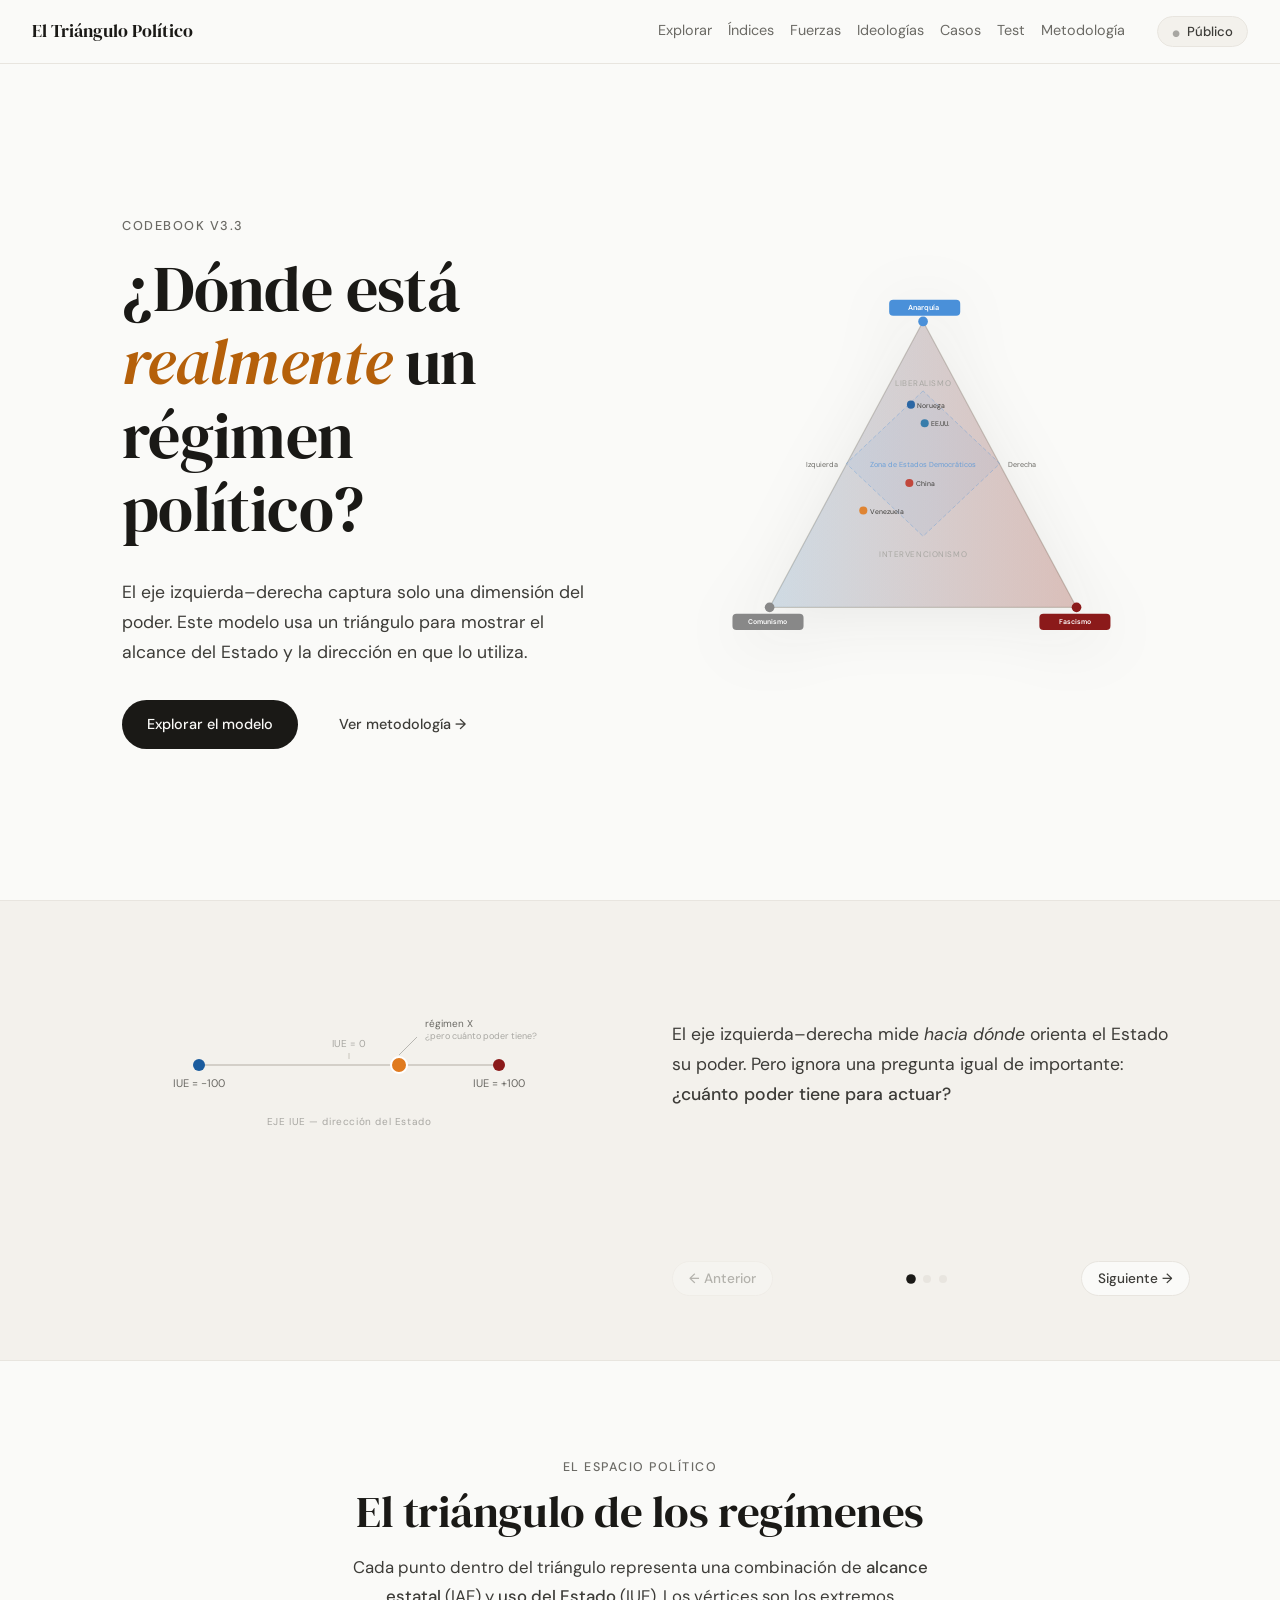
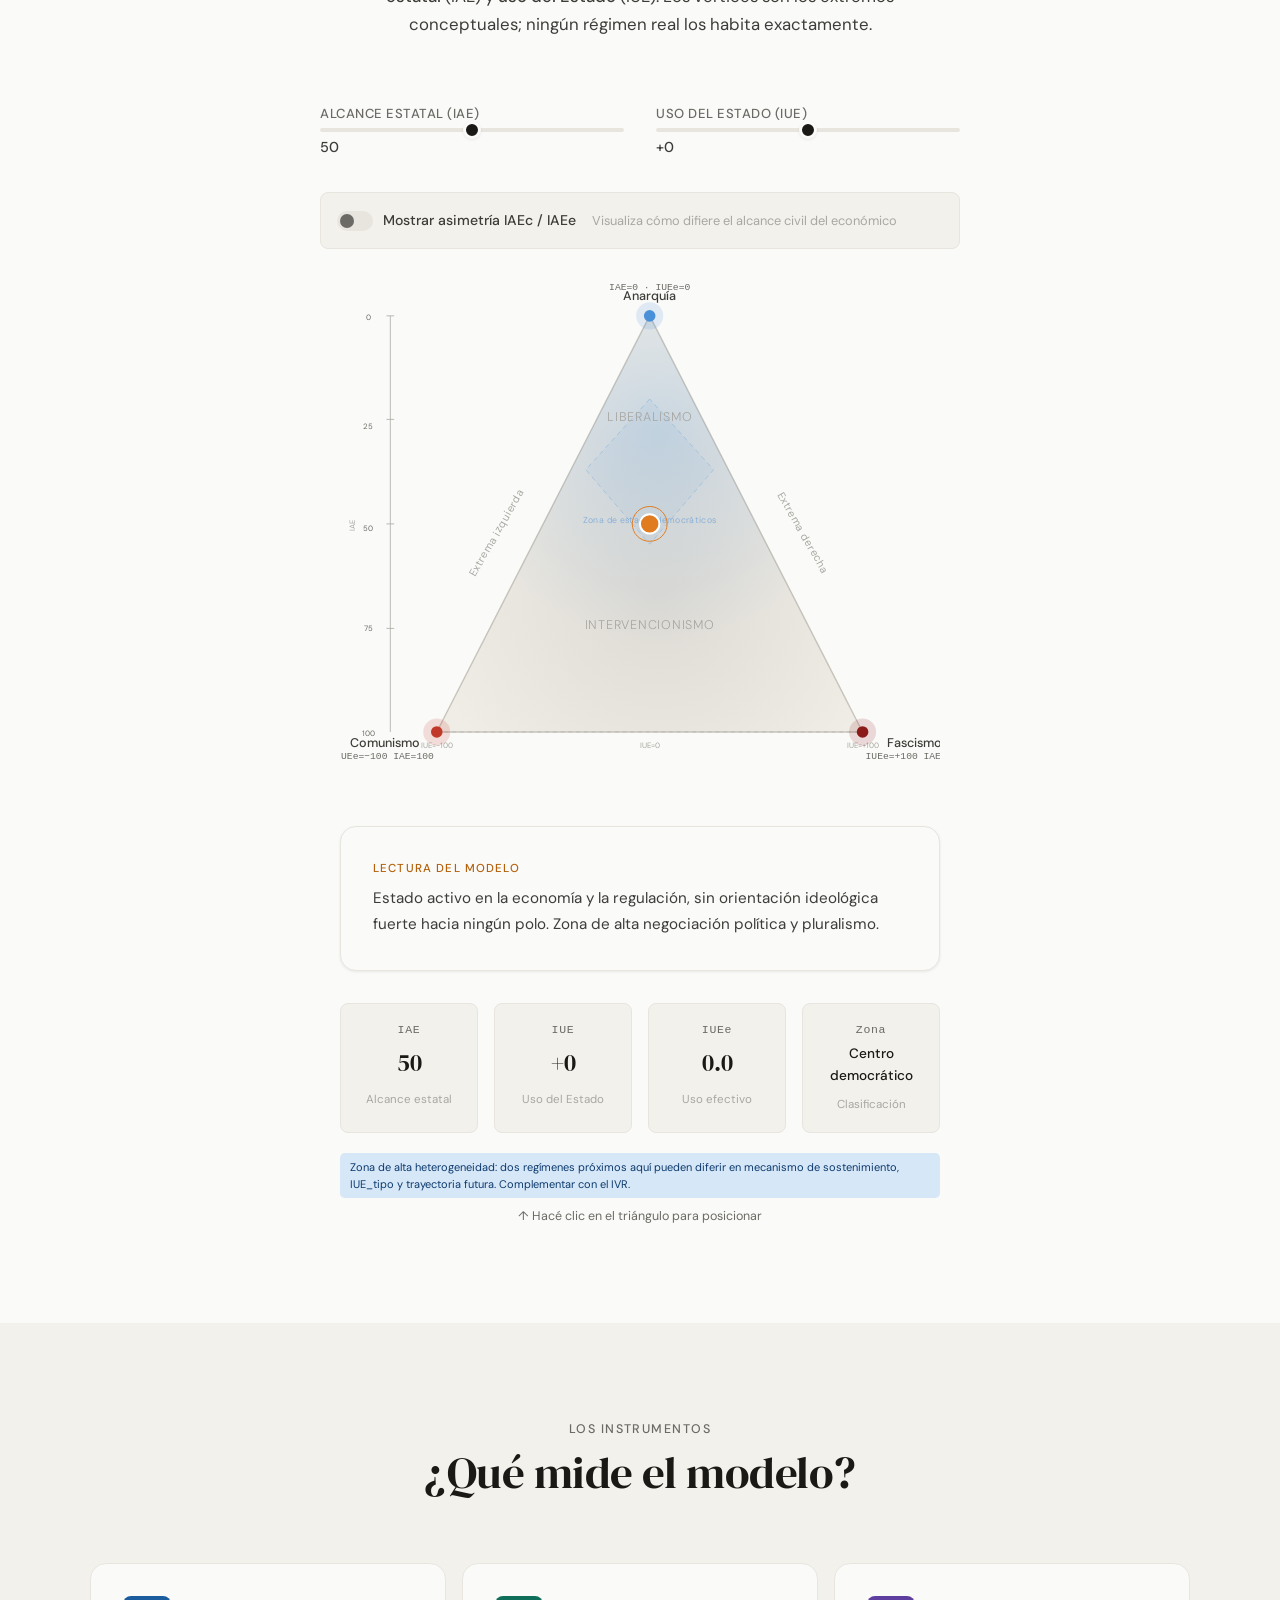
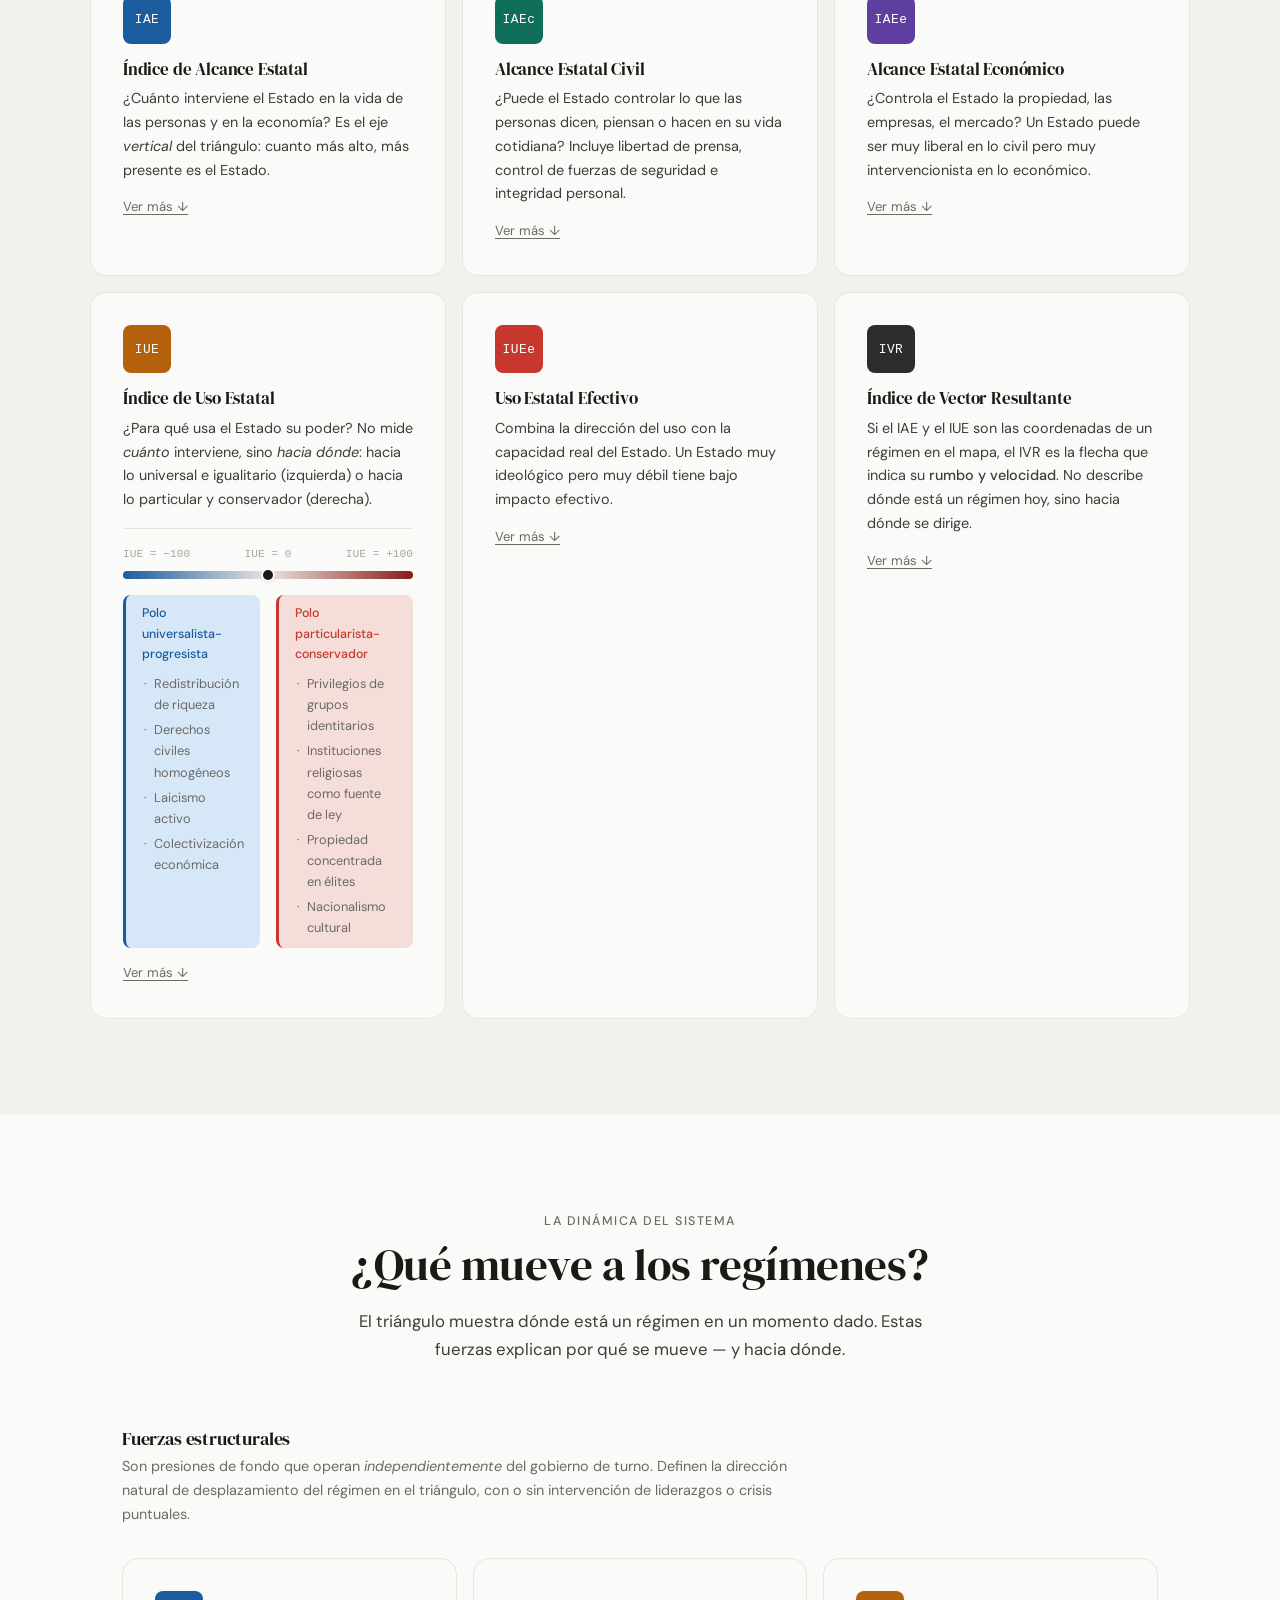
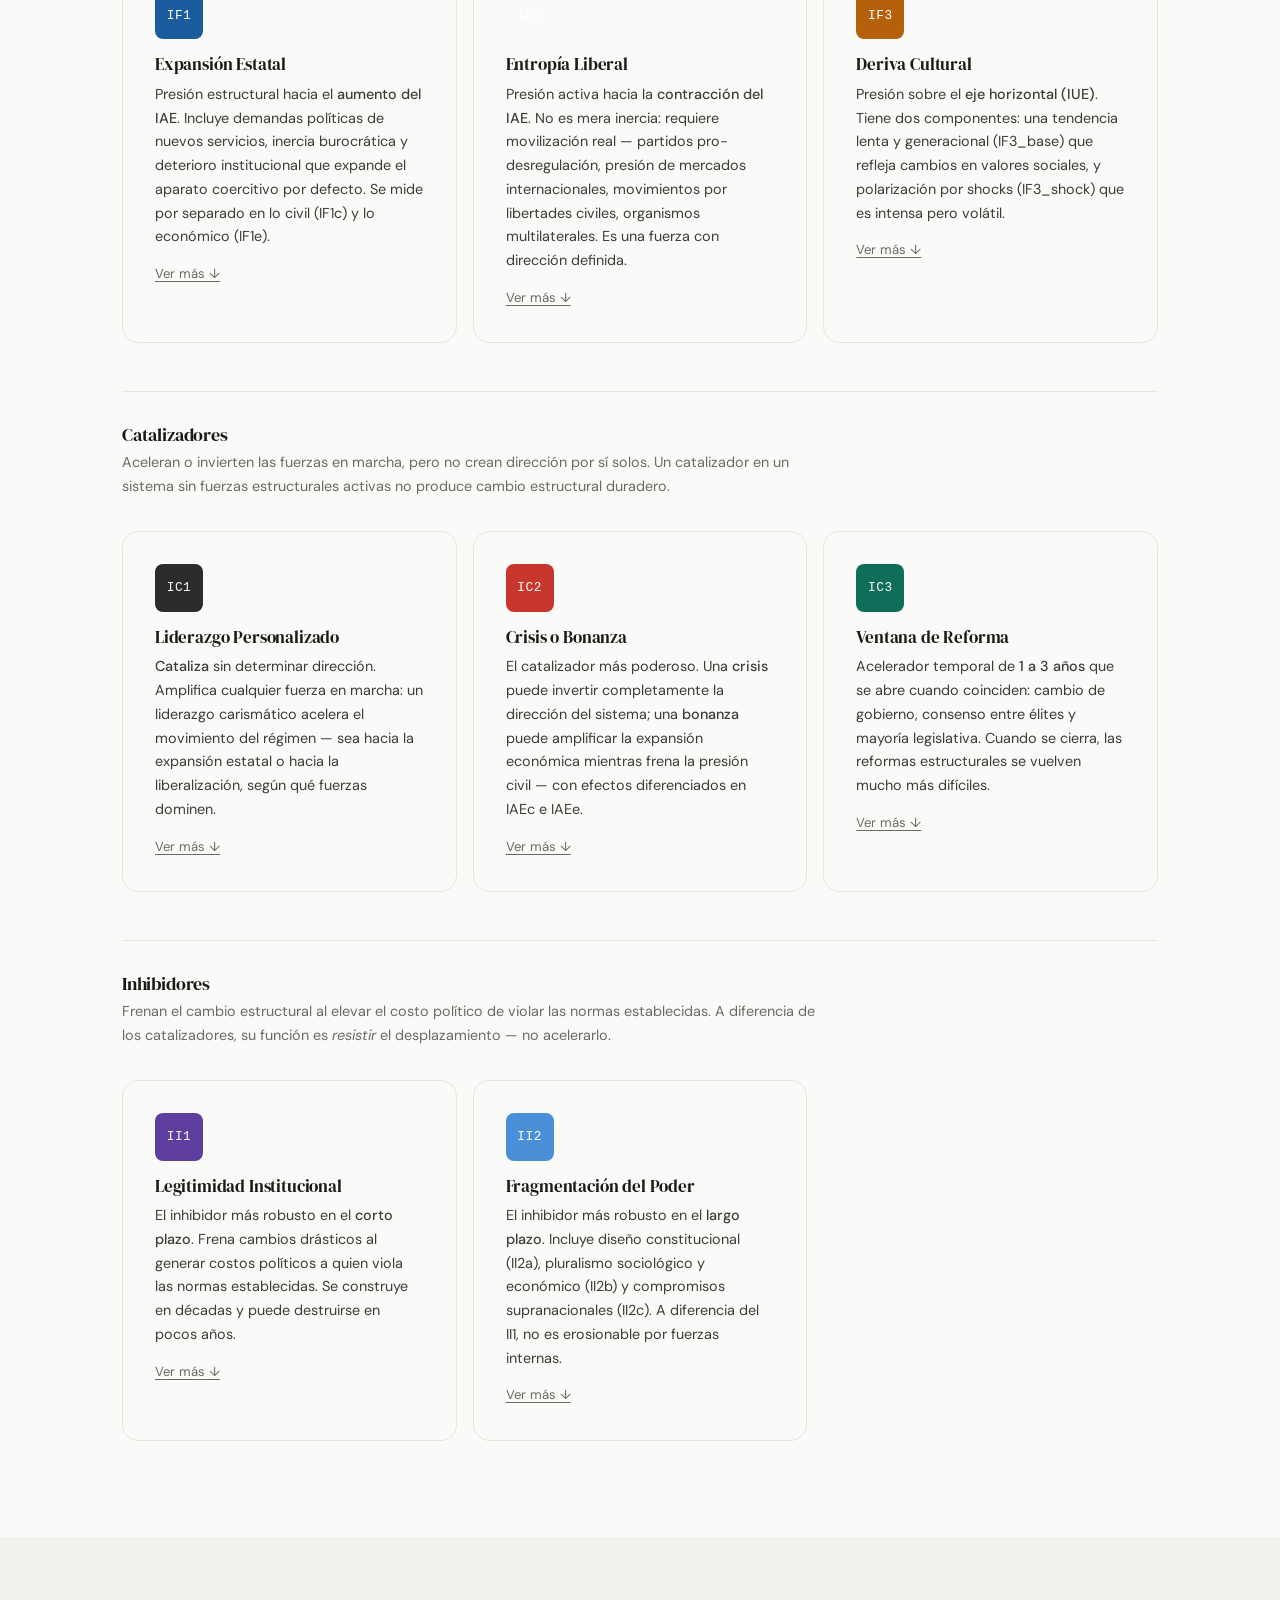
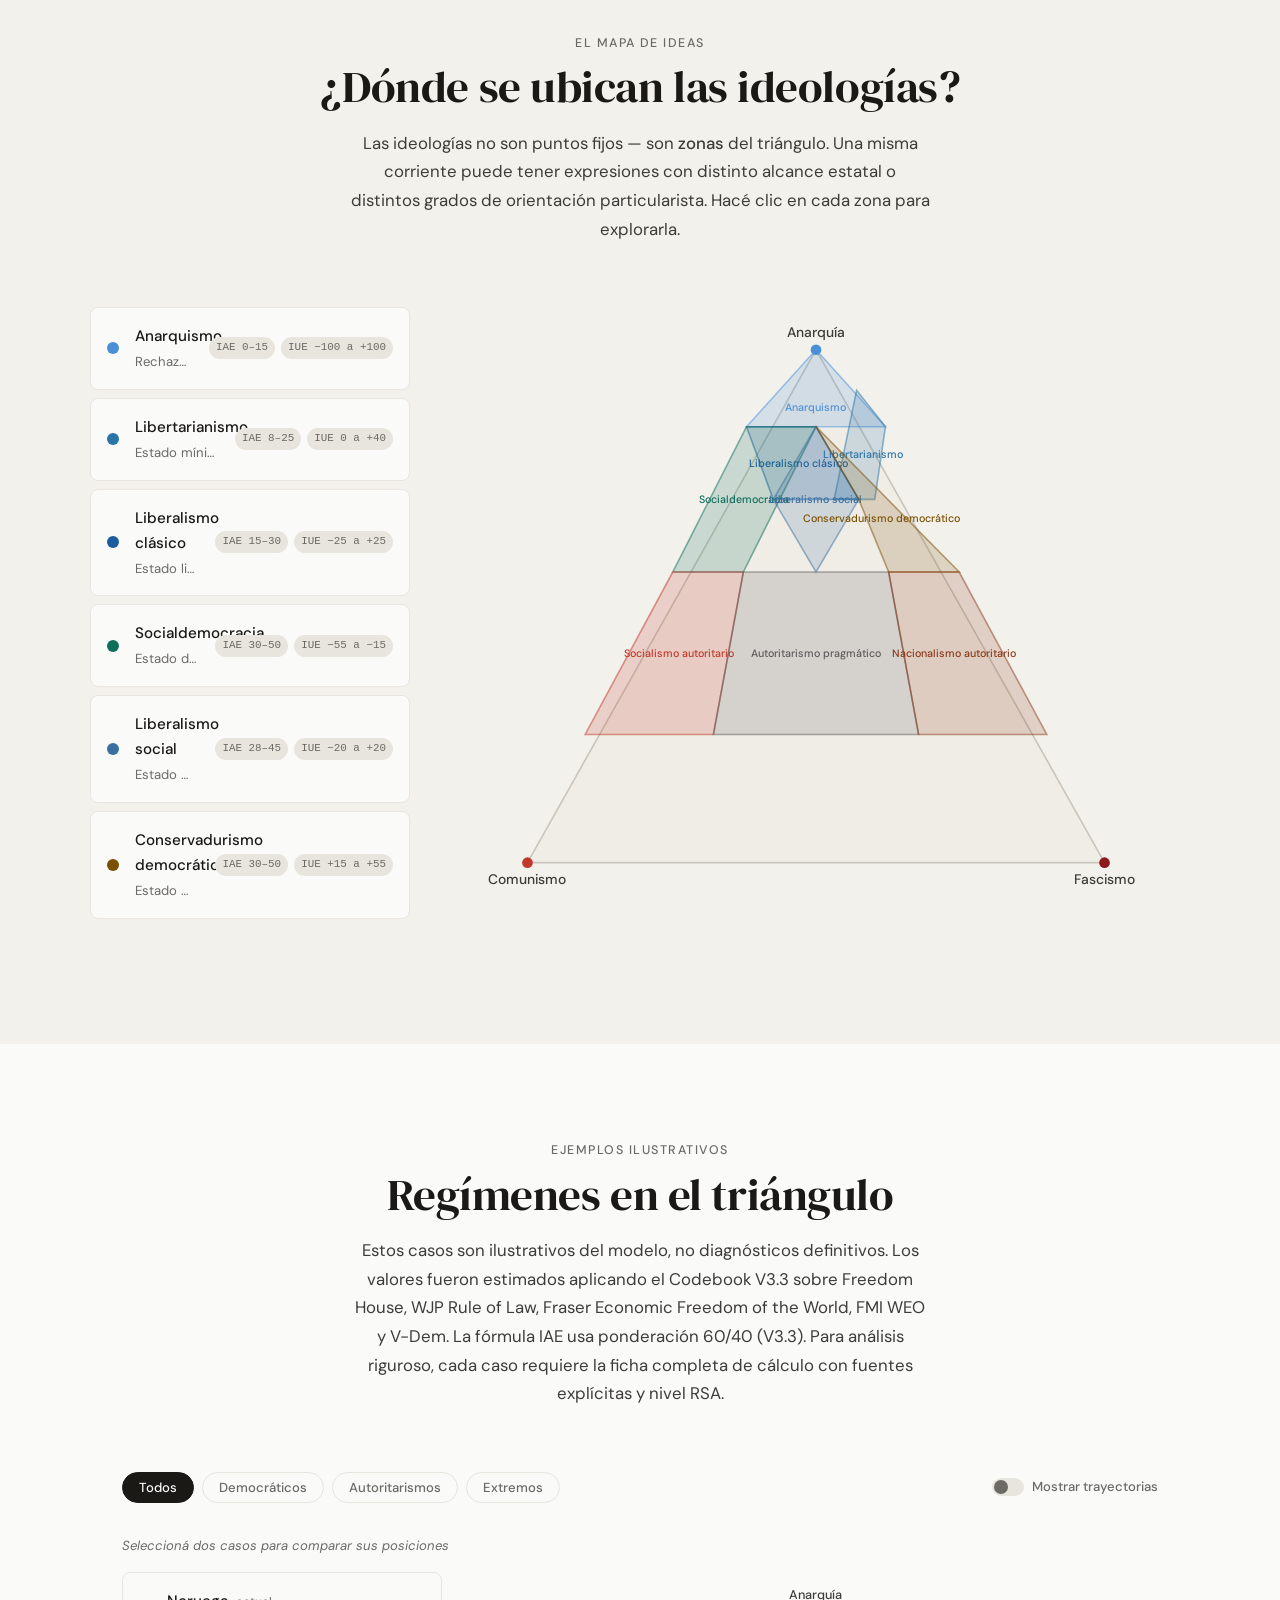
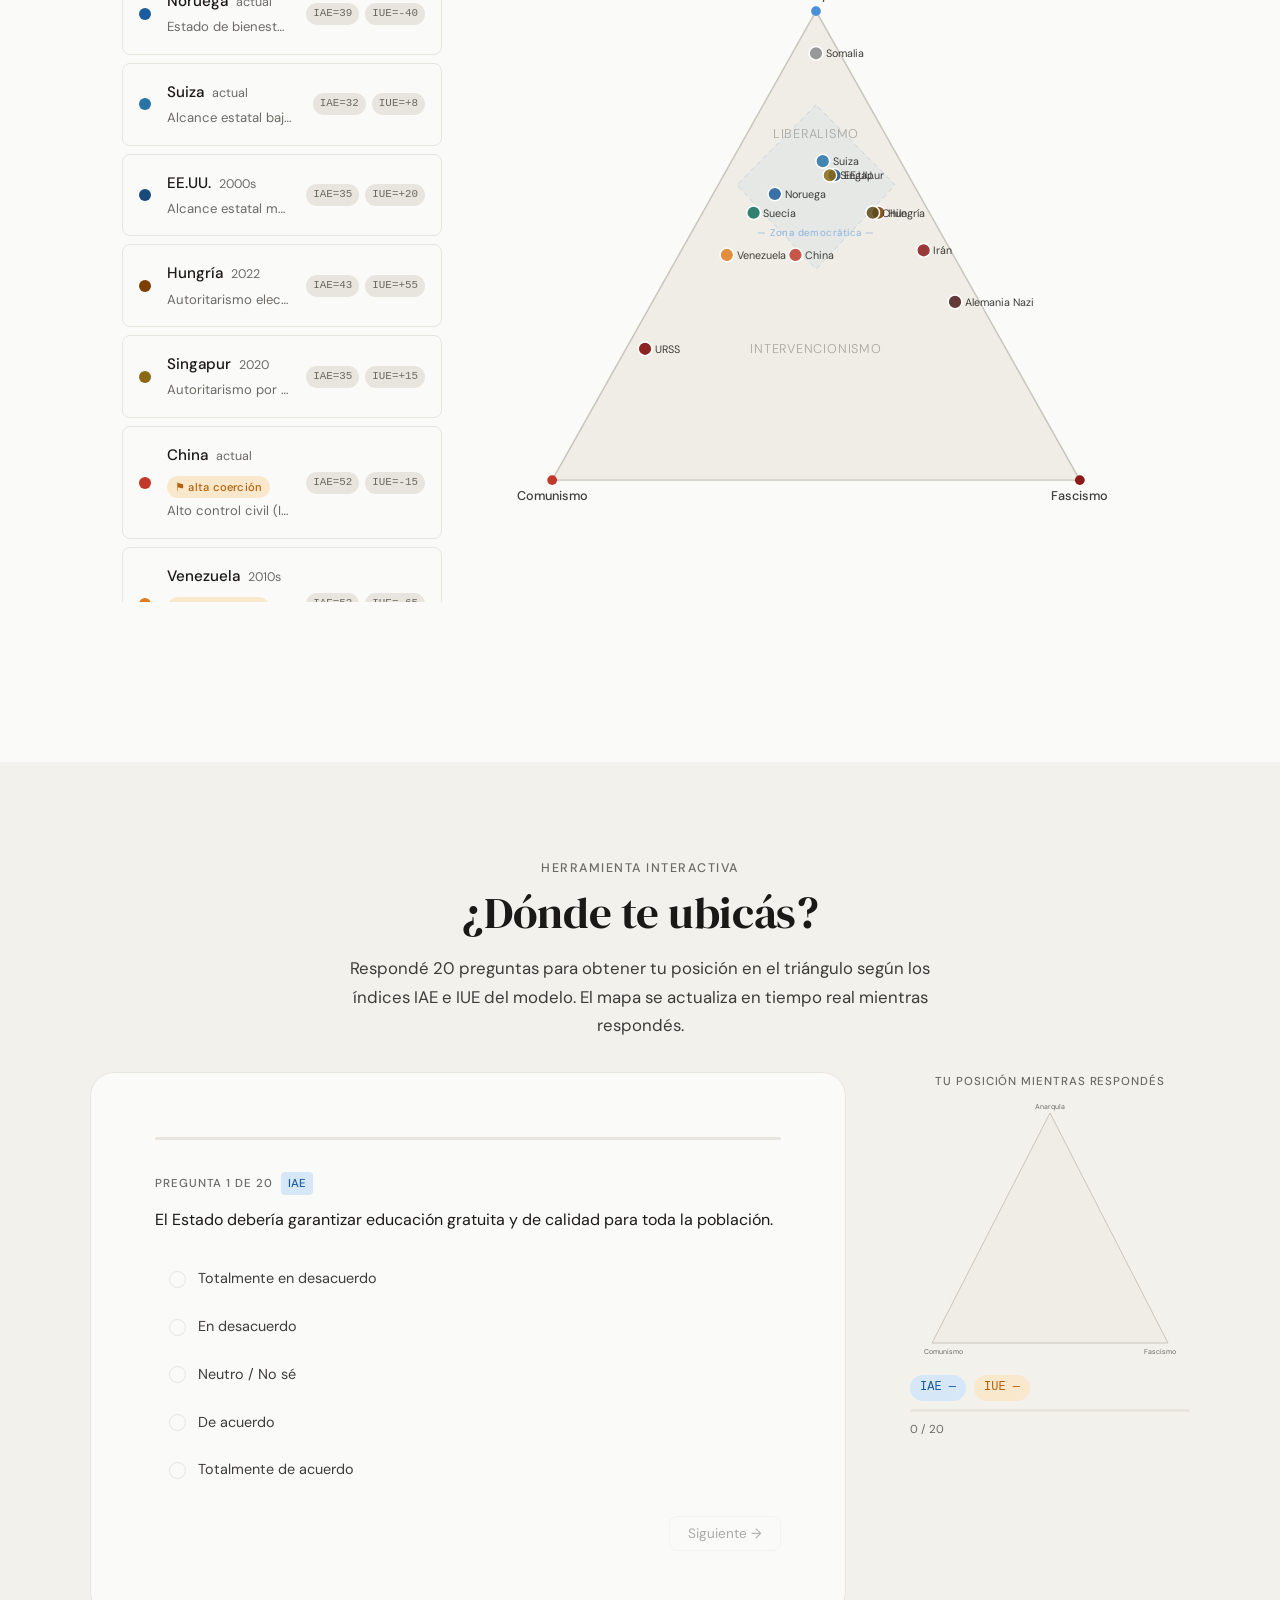
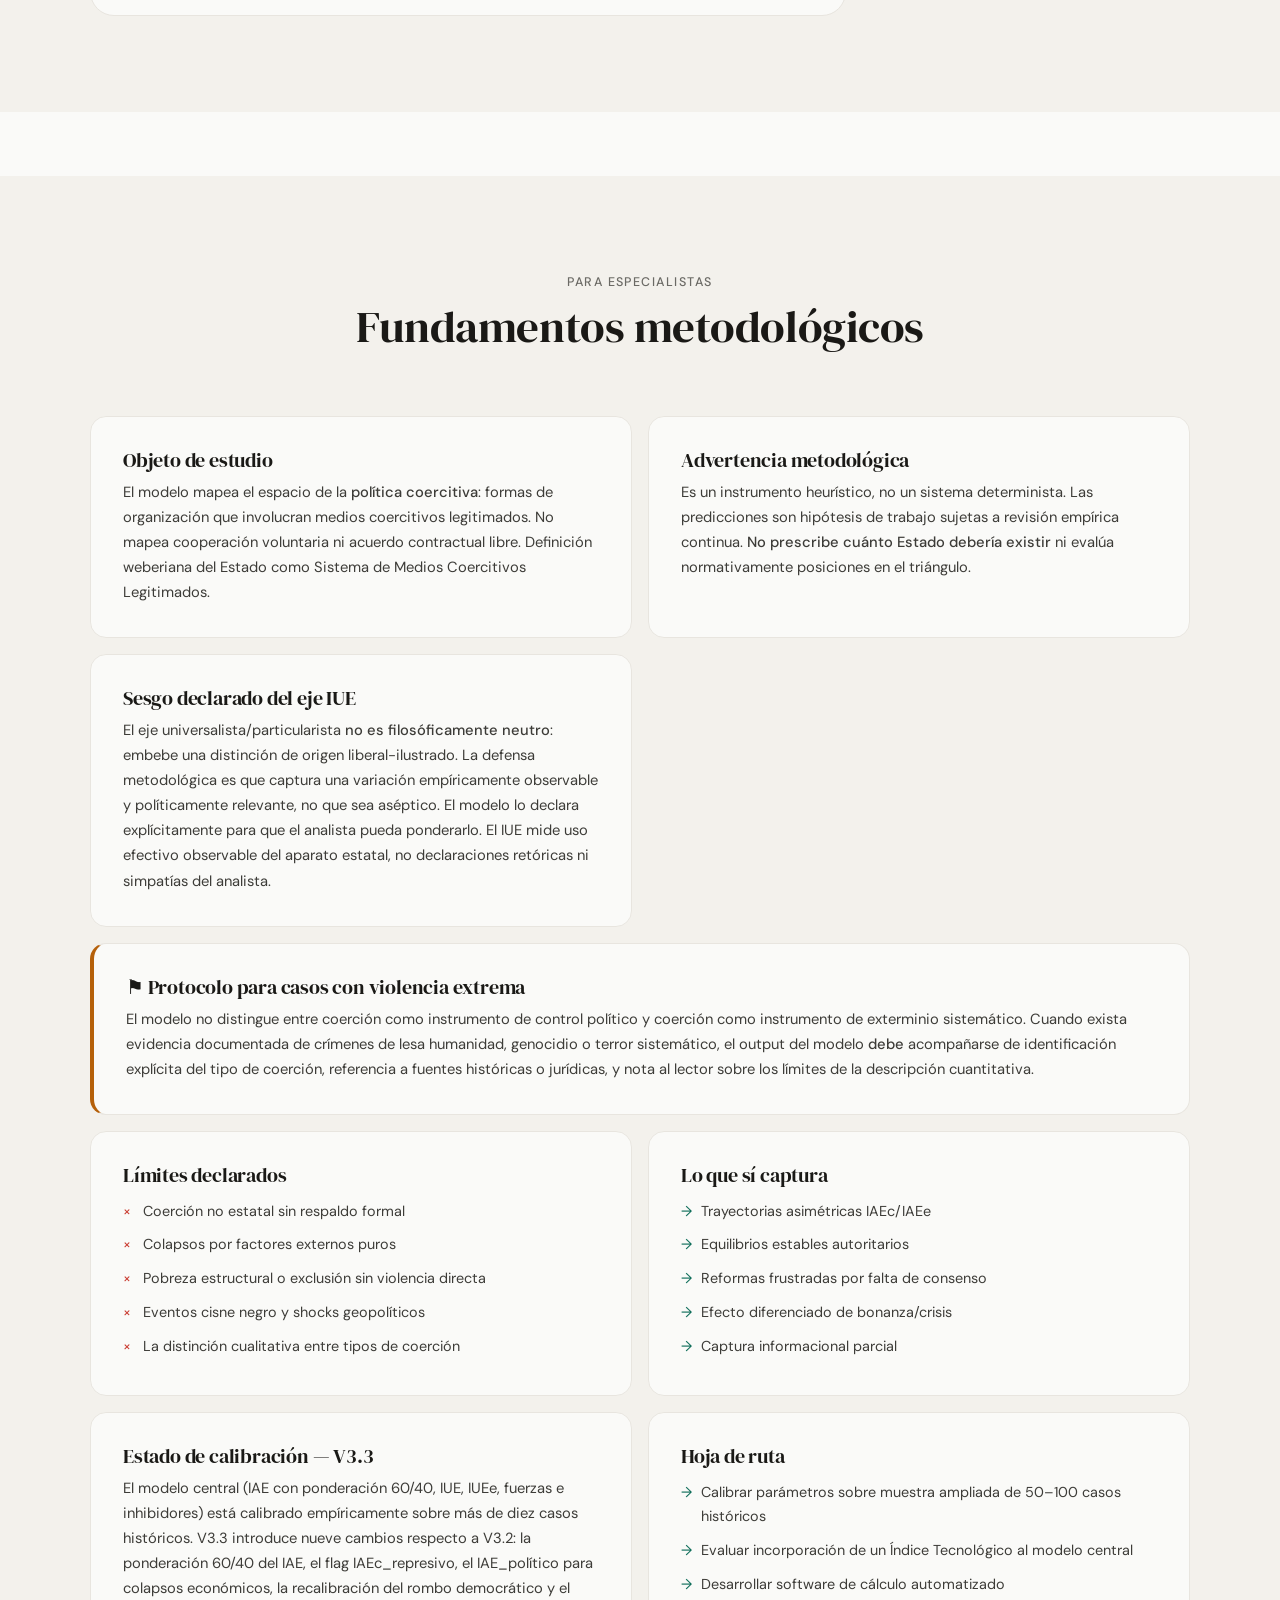
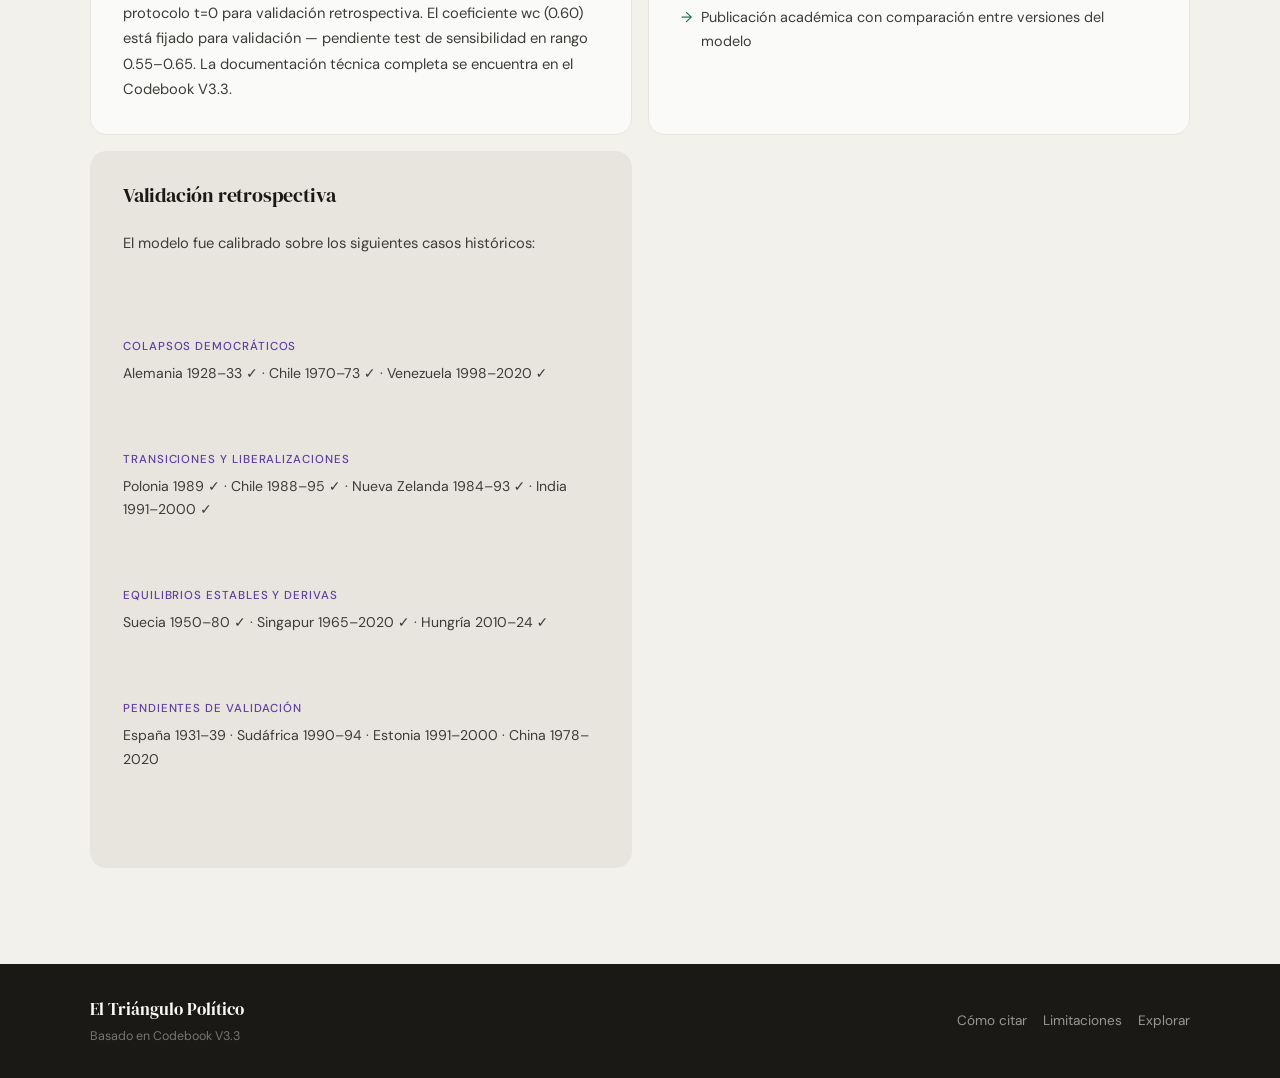
==== commit 531e9424: "Add files via upload" ====
--- a/index.html
+++ b/index.html
@@ -1,534 +1,929 @@
 <!DOCTYPE html>
 <html lang="es">
 <head>
-<meta charset="utf-8">
-<meta name="viewport" content="width=device-width, initial-scale=1">
-<title>El Triángulo Político — Modelo V4.0</title>
-<link rel="preconnect" href="https://fonts.googleapis.com">
-<link rel="preconnect" href="https://fonts.gstatic.com" crossorigin>
-<link href="https://fonts.googleapis.com/css2?family=Playfair+Display:ital,wght@0,400;0,600;1,400&family=IBM+Plex+Sans:wght@300;400;500&family=IBM+Plex+Mono:wght@400;500&display=swap" rel="stylesheet">
-<link rel="stylesheet" href="style.css">
+  <meta charset="UTF-8" />
+  <meta name="viewport" content="width=device-width, initial-scale=1.0" />
+  <title>El Triángulo Político</title>
+  <meta name="description" content="Un modelo analítico para describir, comparar y proyectar la trayectoria de regímenes políticos." />
+  <link rel="preconnect" href="https://fonts.googleapis.com" />
+  <link rel="preconnect" href="https://fonts.gstatic.com" crossorigin />
+  <link href="https://fonts.googleapis.com/css2?family=DM+Serif+Display:ital@0;1&family=DM+Sans:wght@300;400;500&display=swap" rel="stylesheet" />
+  <link rel="stylesheet" href="style.css" />
 </head>
 <body>
 
-<!-- NAV -->
-<nav id="nav">
-  <a href="#inicio" class="nav-logo">El Triángulo Político</a>
-  <div class="nav-links" id="navLinks">
-    <a href="#triangulo">Triángulo</a>
-    <a href="#indices">Índices</a>
-    <a href="#modulos">Módulos V4</a>
-    <a href="#casos">Trayectorias</a>
-    <a href="#metodologia">Metodología</a>
+  <!-- ═══════════════════════════════════ NAV ═══════════════════════════════════ -->
+  <nav id="nav">
+    <a href="#inicio" class="nav-logo">El Triángulo Político</a>
+    <div class="nav-links">
+      <a href="#triangulo">Explorar</a>
+      <a href="#indices">Índices</a>
+      <a href="#fuerzas">Fuerzas</a>
+      <a href="#ideologias">Ideologías</a>
+      <a href="#casos">Casos</a>
+      <a href="#cuestionario">Test</a>
+      <a href="#metodologia">Metodología</a>
+    </div>
+    <button class="nav-toggle" id="modeToggle" aria-label="Cambiar nivel de detalle">
+      <span class="mode-indicator" id="modeIndicator" aria-hidden="true">●</span>
+      <span id="modeLabel">Público</span>
+    </button>
+    <button class="nav-hamburger" id="hamburger" aria-label="Menú">☰</button>
+  </nav>
+
+  <!-- ══════════════════════════════════ HERO ═══════════════════════════════════ -->
+  <section id="inicio" class="hero">
+    <div class="hero-text">
+      <p class="hero-eyebrow">Codebook V3.3</p>
+      <h1>¿Dónde está<br /><em>realmente</em> un<br />régimen político?</h1>
+      <p class="hero-sub">
+        El eje izquierda–derecha captura solo una dimensión del poder.
+        Este modelo usa un triángulo para mostrar el alcance del Estado
+        y la dirección en que lo utiliza.
+      </p>
+      <div class="hero-ctas">
+        <a href="#triangulo" class="btn btn-primary">Explorar el modelo</a>
+        <a href="#metodologia" class="btn btn-ghost">Ver metodología →</a>
+      </div>
+    </div>
+    <div class="hero-visual" id="heroVisual" aria-hidden="true">
+      <!-- SVG del triángulo mini renderizado por JS -->
+    </div>
+  </section>
+
+  <!-- ══════════════════ EXPLAINER ANIMADO: de 1D a 2D ════════════════════ -->
+  <div class="hero-explainer">
+    <div class="hero-exp-inner">
+      <div class="hero-exp-anim" id="heroExpAnim" aria-hidden="true"></div>
+      <div class="hero-exp-text">
+        <p class="hero-exp-step active" data-step="0">El eje izquierda–derecha mide <em>hacia dónde</em> orienta el Estado su poder. Pero ignora una pregunta igual de importante: <strong>¿cuánto poder tiene para actuar?</strong></p>
+        <p class="hero-exp-step" data-step="1">El <strong>IAE</strong> (Índice de Alcance Estatal) responde eso: va de 0 (anarquía — sin Estado) a 100 (control absoluto). El <strong>IUE</strong> (Índice de Uso Estatal) mide la dirección: −100 hacia lo universalista-igualitario, +100 hacia lo particularista-conservador.</p>
+        <p class="hero-exp-step" data-step="2">Al combinar IAE e IUE, el espacio lineal se convierte en un <strong>triángulo</strong>. Los vértices son extremos conceptuales: anarquía (IAE=0), comunismo (IAE=100, IUE=−100) y fascismo (IAE=100, IUE=+100). Ningún régimen real los habita — pero todos se ubican en algún punto entre ellos.</p>
+      </div>
+      <div class="hero-exp-controls">
+        <button class="hero-exp-btn" id="expPrev" disabled>← Anterior</button>
+        <div class="hero-exp-dots">
+          <span class="exp-dot active" data-step="0"></span>
+          <span class="exp-dot" data-step="1"></span>
+          <span class="exp-dot" data-step="2"></span>
+        </div>
+        <button class="hero-exp-btn" id="expNext">Siguiente →</button>
+      </div>
+    </div>
   </div>
-  <button id="modeToggle" class="mode-toggle" title="Cambiar modo de visualización">
-    <span id="modeLabel">Explorador</span>
-  </button>
-  <button id="hamburger" class="hamburger" aria-label="Menú">☰</button>
-</nav>
-
-<!-- HERO -->
-<section id="inicio" class="hero">
-  <div class="hero-bg-grid" aria-hidden="true"></div>
-  <div class="hero-content">
-    <div class="hero-eyebrow">Modelo de análisis político · V4.0</div>
-    <h1 class="hero-title">¿Dónde está<br><em>realmente</em> un régimen?</h1>
-    <p class="hero-lead">El eje izquierda‑derecha captura solo una dimensión del poder. Este modelo usa un triángulo para medir cuánto alcanza el Estado y en qué dirección orienta ese alcance.</p>
-    <div class="hero-ctas">
-      <a href="#triangulo" class="btn btn-primary">Explorar el modelo</a>
-      <a href="#metodologia" class="btn btn-ghost">Metodología →</a>
-    </div>
-  </div>
-  <div class="hero-visual" id="heroVisual" aria-hidden="true">
-    <svg id="heroTri" viewBox="0 0 280 240" xmlns="http://www.w3.org/2000/svg">
-      <defs>
-        <linearGradient id="heroGrad" x1="50%" y1="0%" x2="50%" y2="100%">
-          <stop offset="0%" stop-color="var(--accent)" stop-opacity="0.08"/>
-          <stop offset="100%" stop-color="var(--accent)" stop-opacity="0.02"/>
-        </linearGradient>
-      </defs>
-      <polygon points="140,12 20,220 260,220" fill="url(#heroGrad)" stroke="var(--border-strong)" stroke-width="1.2"/>
-      <!-- Zone dots -->
-      <circle cx="140" cy="80" r="3" fill="var(--accent)" opacity="0.5"/>
-      <circle cx="90" cy="170" r="3" fill="var(--c-left)" opacity="0.6"/>
-      <circle cx="190" cy="170" r="3" fill="var(--c-right)" opacity="0.6"/>
-      <circle cx="140" cy="155" r="3" fill="var(--ink-4)" opacity="0.4"/>
-      <!-- Animated point -->
-      <circle id="heroDot" cx="140" cy="105" r="5" fill="var(--accent)" opacity="0.9"/>
-      <circle id="heroPulse" cx="140" cy="105" r="10" fill="none" stroke="var(--accent)" stroke-width="1" opacity="0"/>
-      <!-- Labels -->
-      <text x="140" y="6" text-anchor="middle" font-family="IBM Plex Mono" font-size="7" fill="var(--ink-3)" letter-spacing="0.05em">ANARQUÍA</text>
-      <text x="14" y="232" text-anchor="middle" font-family="IBM Plex Mono" font-size="7" fill="var(--c-left)" letter-spacing="0.05em">IGUALITARIO</text>
-      <text x="268" y="232" text-anchor="middle" font-family="IBM Plex Mono" font-size="7" fill="var(--c-right)" letter-spacing="0.05em">IDENTITARIO</text>
-    </svg>
-  </div>
-  <div class="hero-scroll-hint" aria-hidden="true">↓</div>
-</section>
-
-<!-- TRIÁNGULO INTERACTIVO -->
-<section id="triangulo" class="section section-main">
-  <div class="section-header">
-    <div class="section-tag">El espacio político</div>
-    <h2>El triángulo de los regímenes</h2>
-    <p>Cada punto representa una combinación de <strong>alcance estatal</strong> (IAE) y <strong>orientación</strong> (IUE). Los vértices son extremos conceptuales; ningún régimen real los habita.</p>
-  </div>
-
-  <div class="triangle-layout">
+
+  <!-- ══════════════════════════════ EL TRIÁNGULO ═══════════════════════════════ -->
+  <section id="triangulo" class="section">
+    <div class="section-header">
+      <p class="section-tag">El espacio político</p>
+      <h2>El triángulo de los regímenes</h2>
+      <p class="section-desc">
+        Cada punto dentro del triángulo representa una combinación de
+        <strong>alcance estatal</strong> (IAE) y <strong>uso del Estado</strong> (IUE).
+        Los vértices son los extremos conceptuales; ningún régimen real los habita exactamente.
+      </p>
+    </div>
+
+    <!-- Controles del triángulo -->
     <div class="triangle-controls">
-      <div class="control-row">
-        <label class="control-label" for="iaeSlider">
-          <span class="ctrl-name">IAE</span>
-          <span class="ctrl-desc">Alcance estatal</span>
-          <span id="iaeVal" class="ctrl-val">50</span>
-        </label>
-        <input type="range" id="iaeSlider" min="0" max="100" value="50" class="slider slider-iae">
-      </div>
-      <div class="control-row">
-        <label class="control-label" for="iueSlider">
-          <span class="ctrl-name">IUE</span>
-          <span class="ctrl-desc">Orientación</span>
-          <span id="iueVal" class="ctrl-val">0</span>
-        </label>
-        <input type="range" id="iueSlider" min="-100" max="100" value="0" class="slider slider-iue">
-      </div>
-      <label class="dual-toggle">
-        <input type="checkbox" id="dualViewToggle">
-        <span class="dual-track"></span>
-        <span class="dual-label">Asimetría IAEc / IAEe</span>
+      <div class="control-group">
+        <label for="iaeSlider">Alcance estatal (IAE)</label>
+        <input type="range" id="iaeSlider" min="0" max="100" value="50" step="1"
+          aria-valuemin="0" aria-valuemax="100" aria-valuenow="50"
+          aria-valuetext="IAE 50 — alcance moderado" />
+        <span class="control-val" id="iaeVal" aria-hidden="true">50</span>
+      </div>
+      <div class="control-group">
+        <label for="iueSlider">Uso del Estado (IUE)</label>
+        <input type="range" id="iueSlider" min="-100" max="100" value="0" step="1"
+          aria-valuemin="-100" aria-valuemax="100" aria-valuenow="0"
+          aria-valuetext="IUE 0 — centro pragmático" />
+        <span class="control-val" id="iueVal" aria-hidden="true">0</span>
+      </div>
+    </div>
+
+    <!-- Toggle vista dual IAEc / IAEe -->
+    <div class="dual-view-toggle">
+      <label class="dual-toggle-label">
+        <input type="checkbox" id="dualViewToggle" />
+        <span class="dual-toggle-track"></span>
+        <span>Mostrar asimetría IAEc / IAEe</span>
       </label>
-    </div>
-
-    <div class="triangle-wrap">
-      <svg id="mainTriangle" viewBox="0 0 620 530" xmlns="http://www.w3.org/2000/svg" role="img" aria-label="Triángulo político interactivo">
+      <span class="dual-view-hint">Visualiza cómo difiere el alcance civil del económico</span>
+    </div>
+    <p id="dualViewHint" class="dual-view-context-hint" hidden></p>
+
+    <!-- Triángulo SVG principal -->
+    <div class="triangle-container">
+      <svg id="mainTriangle" viewBox="0 0 620 530" xmlns="http://www.w3.org/2000/svg">
         <defs>
-          <radialGradient id="gLeft" cx="30%" cy="80%" r="50%">
-            <stop offset="0%" stop-color="var(--c-left)" stop-opacity="0.10"/>
-            <stop offset="100%" stop-color="var(--c-left)" stop-opacity="0"/>
+          <radialGradient id="gLiberal" cx="52%" cy="28%" r="50%">
+            <stop offset="0%" stop-color="var(--c-liberal)" stop-opacity="0.22"/>
+            <stop offset="100%" stop-color="var(--c-liberal)" stop-opacity="0"/>
           </radialGradient>
-          <radialGradient id="gRight" cx="70%" cy="80%" r="50%">
-            <stop offset="0%" stop-color="var(--c-right)" stop-opacity="0.10"/>
-            <stop offset="100%" stop-color="var(--c-right)" stop-opacity="0"/>
+          <radialGradient id="gInterv" cx="52%" cy="68%" r="55%">
+            <stop offset="0%" stop-color="var(--c-interv)" stop-opacity="0.18"/>
+            <stop offset="100%" stop-color="var(--c-interv)" stop-opacity="0"/>
           </radialGradient>
-          <radialGradient id="gTop" cx="50%" cy="10%" r="45%">
-            <stop offset="0%" stop-color="var(--accent)" stop-opacity="0.07"/>
-            <stop offset="100%" stop-color="var(--accent)" stop-opacity="0"/>
-          </radialGradient>
-          <marker id="arrowIVR" viewBox="0 0 10 10" refX="8" refY="5" markerWidth="6" markerHeight="6" orient="auto-start-reverse">
-            <path d="M2 1L8 5L2 9" fill="none" stroke="var(--accent)" stroke-width="1.5" stroke-linecap="round" stroke-linejoin="round"/>
+          <marker id="arrowIVR" viewBox="0 0 10 10" refX="8" refY="5"
+                  markerWidth="6" markerHeight="6" orient="auto-start-reverse">
+            <path d="M2 1L8 5L2 9" fill="none" stroke="var(--c-ivr)" stroke-width="1.5"
+                  stroke-linecap="round" stroke-linejoin="round"/>
           </marker>
         </defs>
 
-        <!-- Escala IAE izquierda -->
-        <line x1="52" y1="36" x2="52" y2="466" stroke="var(--border-axis)" stroke-width="0.7"/>
-        <text x="30" y="40" text-anchor="middle" font-family="IBM Plex Mono" font-size="8" fill="var(--ink-4)">0</text>
-        <line x1="48" y1="36" x2="56" y2="36" stroke="var(--border-axis)" stroke-width="0.7"/>
-        <text x="30" y="153" text-anchor="middle" font-family="IBM Plex Mono" font-size="8" fill="var(--ink-4)">25</text>
-        <line x1="48" y1="143" x2="56" y2="143" stroke="var(--border-axis)" stroke-width="0.7"/>
-        <text x="30" y="258" text-anchor="middle" font-family="IBM Plex Mono" font-size="8" fill="var(--ink-4)">50</text>
-        <line x1="48" y1="251" x2="56" y2="251" stroke="var(--border-axis)" stroke-width="0.7"/>
-        <text x="30" y="362" text-anchor="middle" font-family="IBM Plex Mono" font-size="8" fill="var(--ink-4)">75</text>
-        <line x1="48" y1="359" x2="56" y2="359" stroke="var(--border-axis)" stroke-width="0.7"/>
-        <text x="30" y="470" text-anchor="middle" font-family="IBM Plex Mono" font-size="8" fill="var(--ink-4)">100</text>
-        <text x="15" y="253" text-anchor="middle" font-family="IBM Plex Mono" font-size="8" fill="var(--ink-3)" transform="rotate(-90,15,253)">IAE</text>
+        <!-- Escala IAE (lado izquierdo) -->
+        <line x1="52" y1="36" x2="52" y2="466" stroke="var(--border-axis)" stroke-width="0.8"/>
+        <text x="29" y="40" text-anchor="middle" font-family="DM Sans,sans-serif" font-size="8" fill="var(--ink-3)">0</text>
+        <line x1="48" y1="36" x2="56" y2="36" stroke="var(--border-axis)" stroke-width="0.8"/>
+        <text x="29" y="153" text-anchor="middle" font-family="DM Sans,sans-serif" font-size="8" fill="var(--ink-3)">25</text>
+        <line x1="48" y1="143" x2="56" y2="143" stroke="var(--border-axis)" stroke-width="0.8"/>
+        <text x="29" y="258" text-anchor="middle" font-family="DM Sans,sans-serif" font-size="8" fill="var(--ink-3)">50</text>
+        <line x1="48" y1="251" x2="56" y2="251" stroke="var(--border-axis)" stroke-width="0.8"/>
+        <text x="29" y="362" text-anchor="middle" font-family="DM Sans,sans-serif" font-size="8" fill="var(--ink-3)">75</text>
+        <line x1="48" y1="359" x2="56" y2="359" stroke="var(--border-axis)" stroke-width="0.8"/>
+        <text x="29" y="470" text-anchor="middle" font-family="DM Sans,sans-serif" font-size="8" fill="var(--ink-3)">100</text>
+        <text x="15" y="253" text-anchor="middle" font-family="DM Sans,sans-serif" font-size="8" fill="var(--ink-4)" transform="rotate(-90,15,253)">IAE</text>
 
         <!-- Triángulo principal -->
-        <polygon id="triPolygon" points="320,36 100,466 540,466" fill="var(--bg-triangle)" stroke="var(--border-main)" stroke-width="1.5"/>
-        <polygon points="320,36 100,466 540,466" fill="url(#gLeft)"/>
-        <polygon points="320,36 100,466 540,466" fill="url(#gRight)"/>
-        <polygon points="320,36 100,466 540,466" fill="url(#gTop)"/>
-
-        <!-- Zona democrática (rombo IAE 20-55) -->
-        <polygon points="320,122 254,195 320,272 386,195" fill="rgba(100,160,220,0.04)" stroke="rgba(100,160,220,0.22)" stroke-width="0.8" stroke-dasharray="5 4"/>
-        <text x="320" y="248" text-anchor="middle" font-family="IBM Plex Mono" font-size="8" fill="rgba(100,160,220,0.45)" letter-spacing="0.06em">ZONA DEMOCRÁTICA</text>
+        <polygon id="triPolygon"
+          points="320,36 100,466 540,466"
+          fill="var(--bg-triangle)"
+          stroke="var(--border-main)"
+          stroke-width="1.5"/>
+        <polygon points="320,36 100,466 540,466" fill="url(#gLiberal)"/>
+        <polygon points="320,36 100,466 540,466" fill="url(#gInterv)"/>
+
+        <!-- Zona democrática IAE 20-55 (V3.3 — recalibrada con ponderación 60/40) -->
+        <polygon
+          points="320,122 254,195 320,272 386,195"
+          fill="rgba(74,144,217,0.06)" stroke="rgba(74,144,217,0.30)"
+          stroke-width="1" stroke-dasharray="5 4"/>
+        <text x="320" y="250" text-anchor="middle"
+              font-family="DM Sans,sans-serif" font-size="9"
+              fill="rgba(74,144,217,0.55)" letter-spacing="0.04em">Zona de estados democráticos</text>
+
+        <!-- Etiquetas de zona -->
+        <text class="zone-label" x="320" y="145" text-anchor="middle">Liberalismo</text>
+        <text class="zone-label" x="320" y="360" text-anchor="middle">Intervencionismo</text>
 
         <!-- Etiquetas laterales -->
-        <text x="168" y="262" text-anchor="middle" class="side-label" transform="rotate(-60,168,262)">Igualitario</text>
-        <text x="472" y="262" text-anchor="middle" class="side-label" transform="rotate(60,472,262)">Identitario</text>
-
-        <!-- Eje IUE base -->
+        <text x="165" y="262" text-anchor="middle" class="side-label" transform="rotate(-60,165,262)">Extrema izquierda</text>
+        <text x="475" y="262" text-anchor="middle" class="side-label" transform="rotate(60,475,262)">Extrema derecha</text>
+
+        <!-- Eje IUE con valores -->
         <line x1="100" y1="466" x2="540" y2="466" stroke="var(--border-axis)" stroke-width="0.5" stroke-dasharray="4 4"/>
-        <text x="100" y="483" text-anchor="middle" font-family="IBM Plex Mono" font-size="8" fill="var(--ink-4)">IUE=−100</text>
-        <text x="320" y="483" text-anchor="middle" font-family="IBM Plex Mono" font-size="8" fill="var(--ink-4)">IUE=0</text>
-        <text x="540" y="483" text-anchor="middle" font-family="IBM Plex Mono" font-size="8" fill="var(--ink-4)">IUE=+100</text>
-
-        <!-- Vértices -->
+        <text x="100" y="483" text-anchor="middle" font-family="DM Sans,sans-serif" font-size="8" fill="var(--ink-4)">IUE=−100</text>
+        <text x="320" y="483" text-anchor="middle" font-family="DM Sans,sans-serif" font-size="8" fill="var(--ink-4)">IUE=0</text>
+        <text x="540" y="483" text-anchor="middle" font-family="DM Sans,sans-serif" font-size="8" fill="var(--ink-4)">IUE=+100</text>
+
+        <!-- Vértices clicables -->
         <g class="vertex" id="v-anarquia" data-key="anarquia" tabindex="0" role="button" aria-label="Vértice Anarquía">
-          <circle cx="320" cy="36" r="14" fill="var(--accent)" opacity="0.10"/>
-          <circle cx="320" cy="36" r="5" fill="var(--accent)"/>
-          <text x="320" y="22" text-anchor="middle" class="vertex-label">Anarquía</text>
-          <text x="320" y="11" text-anchor="middle" class="vertex-sub">IAE=0</text>
+          <circle cx="320" cy="36" r="14" fill="var(--c-anarquia)" opacity="0.15"/>
+          <circle cx="320" cy="36" r="6" fill="var(--c-anarquia)"/>
+          <text x="320" y="20" text-anchor="middle" class="vertex-label">Anarquía</text>
+          <text x="320" y="9" text-anchor="middle" class="vertex-sub">IAE=0 · IUEe=0</text>
         </g>
-        <g class="vertex" id="v-comunismo" data-key="comunismo" tabindex="0" role="button" aria-label="Vértice polo igualitario">
-          <circle cx="100" cy="466" r="14" fill="var(--c-left)" opacity="0.12"/>
-          <circle cx="100" cy="466" r="5" fill="var(--c-left)"/>
-          <text x="50" y="482" text-anchor="middle" class="vertex-label">Homogeneidad<tspan x="50" dy="11">económica</tspan></text>
-          <text x="50" y="502" text-anchor="middle" class="vertex-sub">IAE=100 · IUE=−100</text>
+        <g class="vertex" id="v-comunismo" data-key="comunismo" tabindex="0" role="button" aria-label="Vértice Comunismo">
+          <circle cx="100" cy="466" r="14" fill="var(--c-comunismo)" opacity="0.15"/>
+          <circle cx="100" cy="466" r="6" fill="var(--c-comunismo)"/>
+          <text x="46" y="482" text-anchor="middle" class="vertex-label">Comunismo</text>
+          <text x="46" y="494" text-anchor="middle" class="vertex-sub">IUEe=−100 IAE=100</text>
         </g>
-        <g class="vertex" id="v-fascismo" data-key="fascismo" tabindex="0" role="button" aria-label="Vértice polo identitario">
-          <circle cx="540" cy="466" r="14" fill="var(--c-right)" opacity="0.12"/>
-          <circle cx="540" cy="466" r="5" fill="var(--c-right)"/>
-          <text x="590" y="482" text-anchor="middle" class="vertex-label">Homogeneidad<tspan x="590" dy="11">cultural</tspan></text>
-          <text x="590" y="502" text-anchor="middle" class="vertex-sub">IAE=100 · IUE=+100</text>
+        <g class="vertex" id="v-fascismo" data-key="fascismo" tabindex="0" role="button" aria-label="Vértice Fascismo / Teocracia">
+          <circle cx="540" cy="466" r="14" fill="var(--c-fascismo)" opacity="0.15"/>
+          <circle cx="540" cy="466" r="6" fill="var(--c-fascismo)"/>
+          <text x="594" y="482" text-anchor="middle" class="vertex-label">Fascismo</text>
+          <text x="594" y="494" text-anchor="middle" class="vertex-sub">IUEe=+100 IAE=100</text>
         </g>
 
-        <!-- Punto usuario -->
+        <!-- Punto de usuario -->
         <g id="userPoint">
-          <circle id="userDot" cx="320" cy="251" r="9" fill="var(--accent)" stroke="var(--bg-triangle)" stroke-width="2" opacity="0"/>
-          <circle id="userPulse" cx="320" cy="251" r="18" fill="none" stroke="var(--accent)" stroke-width="1" opacity="0"/>
+          <circle id="userDot" cx="320" cy="251" r="10" fill="var(--c-user)" stroke="white" stroke-width="2" opacity="0"/>
+          <circle id="userPulse" cx="320" cy="251" r="18" fill="none" stroke="var(--c-user)" stroke-width="1" opacity="0"/>
         </g>
-
         <!-- Vista dual -->
         <g id="dualPointC" opacity="0">
-          <circle id="dualDotC" cx="320" cy="251" r="7" fill="var(--c-iaec)" stroke="var(--bg-triangle)" stroke-width="1.5"/>
-          <text id="dualLabelC" x="320" y="236" text-anchor="middle" font-family="IBM Plex Mono" font-size="9" fill="var(--c-iaec)">IAEc</text>
+          <circle id="dualDotC" cx="320" cy="251" r="8" fill="var(--c-iaec-bg)" stroke="white" stroke-width="1.5"/>
+          <text id="dualLabelC" x="320" y="236" text-anchor="middle" font-family="DM Sans, sans-serif" font-size="9" fill="var(--c-iaec-bg)">IAEc</text>
         </g>
-        <line id="dualLine" x1="320" y1="251" x2="320" y2="251" stroke="var(--c-iaec)" stroke-width="1.5" stroke-dasharray="4 3" opacity="0"/>
-
+        <line id="dualLine" x1="320" y1="251" x2="320" y2="251" stroke="var(--c-iaec-bg)" stroke-width="1.5" stroke-dasharray="4 3" opacity="0"/>
         <!-- Vector IVR -->
-        <line id="ivrVector" x1="320" y1="251" x2="320" y2="186" stroke="var(--accent)" stroke-width="2.5" stroke-dasharray="6 3" marker-end="url(#arrowIVR)" opacity="0"/>
-
-        <!-- Tooltip overlay -->
-        <g id="triangleTooltip" opacity="0" pointer-events="none">
-          <rect id="ttBg" x="200" y="100" width="200" height="80" rx="6" fill="var(--surface-2)" stroke="var(--border-main)" stroke-width="1"/>
-          <text id="ttTitle" x="300" y="122" text-anchor="middle" font-family="IBM Plex Sans" font-size="11" font-weight="500" fill="var(--ink)"></text>
-          <text id="ttSub" x="300" y="138" text-anchor="middle" font-family="IBM Plex Mono" font-size="9" fill="var(--ink-3)"></text>
-          <text id="ttDesc" x="300" y="158" text-anchor="middle" font-family="IBM Plex Sans" font-size="9" fill="var(--ink-2)" class="tt-desc-text"></text>
-        </g>
+        <line id="ivrVector" x1="320" y1="251" x2="320" y2="186" stroke="var(--c-ivr)" stroke-width="2.5" stroke-dasharray="6 3" marker-end="url(#arrowIVR)" opacity="0"/>
       </svg>
-      <div id="triClickHint" class="tri-hint" aria-hidden="true">↑ Hacé clic en el triángulo para posicionar</div>
-    </div>
-
-    <div class="triangle-panel">
-      <div class="pos-panel" id="positionPanel" aria-live="polite">
-        <div class="pos-row">
-          <span class="pos-badge" style="background:var(--c-iae-bg)">IAE</span>
-          <span id="posIAE" class="pos-num">—</span>
-          <span class="pos-unit">Alcance estatal</span>
-        </div>
-        <div class="pos-row">
-          <span class="pos-badge" style="background:var(--c-iue-bg)">IUE</span>
-          <span id="posIUE" class="pos-num">—</span>
-          <span class="pos-unit">Orientación</span>
-        </div>
-        <div class="pos-row">
-          <span class="pos-badge" style="background:var(--c-iuee-bg)">IUEe</span>
-          <span id="posIUEe" class="pos-num">—</span>
-          <span class="pos-unit">Uso efectivo</span>
-        </div>
-        <div class="pos-zone-row">
-          <span class="pos-zone-label">Zona</span>
-          <span id="posZone" class="pos-zone-val">—</span>
-        </div>
-      </div>
-
-      <div class="context-panel" id="contextPanel">
-        <div class="context-tag">Lectura del modelo</div>
-        <p id="contextText">Mové los sliders o hacé clic en el triángulo.</p>
-        <div id="contextExpert" class="context-expert expert-only" hidden>
-          <div class="context-expert-tag">Nota técnica</div>
+
+      <!-- Tooltip flotante -->
+      <div id="triangleTooltip" class="tri-tooltip" role="tooltip" hidden>
+        <p class="tt-name"></p>
+        <p class="tt-desc"></p>
+        <div class="tt-indices"></div>
+      </div>
+    </div>
+
+    <!-- Lectura contextual viva -->
+    <div class="context-reading" id="contextReading">
+      <div class="context-reading-inner">
+        <span class="context-reading-tag">Lectura del modelo</span>
+        <p id="contextText">Mueve los sliders o haz clic en el triángulo para ver la interpretación de esta posición.</p>
+        <div class="context-reading-student student-only" id="contextStudent" hidden>
+          <span class="context-student-label">Lógica del modelo</span>
+          <p id="contextStudentText"></p>
+        </div>
+        <div class="context-reading-expert expert-only" id="contextExpert" hidden>
+          <span class="context-expert-label">Nota técnica</span>
           <p id="contextExpertText"></p>
         </div>
       </div>
-
-      <!-- IVR hint (modo experto) -->
-      <div id="ivrPanel" class="ivr-panel expert-only" hidden>
-        <div class="ivr-title">Vector resultante (IVR)</div>
-        <p class="ivr-desc">El IVR indica la <em>dirección y velocidad</em> de movimiento desde la posición actual. Depende de las fuerzas activas (IF1, IF2, IF3) y los catalizadores/inhibidores del contexto.</p>
-        <div id="ivrValue" class="ivr-value">—</div>
-      </div>
-    </div>
-  </div>
-</section>
-
-<!-- ÍNDICES -->
-<section id="indices" class="section section-alt">
-  <div class="section-header">
-    <div class="section-tag">Los instrumentos</div>
-    <h2>¿Qué mide el modelo?</h2>
-  </div>
-
-  <div class="indices-grid">
-    <div class="index-card" id="card-iae">
-      <div class="ic-header">
-        <span class="ic-badge" style="background:var(--c-iae-bg)">IAE</span>
+    </div>
+
+    <!-- Panel de posición calculada -->
+    <div class="position-panel" id="positionPanel" aria-live="polite" aria-label="Posición calculada en el triángulo">
+      <div class="pos-item">
+        <span class="pos-label">IAE</span>
+        <span class="pos-value" id="posIAE">—</span>
+        <span class="pos-desc">Alcance estatal</span>
+      </div>
+      <div class="pos-item">
+        <span class="pos-label">IUE</span>
+        <span class="pos-value" id="posIUE">—</span>
+        <span class="pos-desc">Uso del Estado</span>
+      </div>
+      <div class="pos-item">
+        <span class="pos-label">IUEe</span>
+        <span class="pos-value" id="posIUEe">—</span>
+        <span class="pos-desc">Uso efectivo</span>
+      </div>
+      <div class="pos-item">
+        <span class="pos-label">Zona</span>
+        <span class="pos-value pos-zone" id="posZone">—</span>
+        <span class="pos-desc">Clasificación</span>
+      </div>
+      <!-- Modo especialista: fórmulas y sensibilidad -->
+      <div class="pos-expert-panel expert-only" id="posExpertPanel" hidden>
+        <div class="pos-expert-title">Modo especialista — V3.3</div>
+        <div class="pos-formulas">
+          <code>IAE (V3.3) = (IAEc×0.60) + (IAEe×0.40) = <span id="posFormIAE">—</span></code>
+          <code>IUEe = (IUE / 100) × IAE = <span id="posFormIUEe">—</span></code>
+          <code>Asimetría IAEc/IAEe: <span id="posFormAsym">—</span></code>
+        </div>
+        <div id="posIAEcRepresivo" class="pos-iaec-represivo-flag" hidden></div>
+        <div class="pos-sensitivity">
+          <span class="pos-sens-label">Sensibilidad ±5 IAE</span>
+          <div class="pos-sens-row">
+            <span class="pos-sens-minus" id="posSensZoneMinus">—</span>
+            <span class="pos-sens-center">→ <strong id="posZoneSens">—</strong> →</span>
+            <span class="pos-sens-plus" id="posSensZonePlus">—</span>
+          </div>
+        </div>
+        <div class="pos-confidence">
+          <span class="pos-conf-label">Confianza metodológica</span>
+          <div class="pos-conf-bar-wrap">
+            <div class="pos-conf-bar" id="posConfBar"></div>
+          </div>
+          <span class="pos-conf-text" id="posConfText">—</span>
+        </div>
+      </div>
+    </div>
+
+    <!-- Hint de primer uso: clic en el triángulo -->
+    <div class="triangle-click-hint" id="triClickHint" aria-hidden="true">
+      <span>↑ Hacé clic en el triángulo para posicionar</span>
+    </div>
+  </section>
+
+  <!-- ════════════════════════════════ ÍNDICES ═════════════════════════════════ -->
+  <section id="indices" class="section section-alt">
+    <div class="section-header">
+      <p class="section-tag">Los instrumentos</p>
+      <h2>¿Qué mide el modelo?</h2>
+    </div>
+
+    <div class="indices-grid">
+
+      <article class="index-card" data-index="iae">
+        <div class="card-icon" style="background:var(--c-iae-bg)">IAE</div>
         <h3>Índice de Alcance Estatal</h3>
-      </div>
-      <p>¿Cuánto interviene el Estado en la vida de las personas y en la economía? Es el eje <em>vertical</em> del triángulo: cuanto más alto, más presente es el Estado.</p>
-      <div class="ic-detail">
-        <div class="ic-sub-row">
-          <span class="ic-sub-badge" style="background:var(--c-iaec)">IAEc</span>
-          <span>Alcance civil — libertades, instituciones, control informacional</span>
-        </div>
-        <div class="ic-sub-row">
-          <span class="ic-sub-badge" style="background:var(--c-iaee)">IAEe</span>
-          <span>Alcance económico — gasto público, regulación, sector estatal</span>
-        </div>
-        <p class="ic-formula expert-only">IAE = (IAEc × 0.60) + (IAEe × 0.40)</p>
-      </div>
-      <button class="ic-toggle" data-target="card-iae">Ver más ↓</button>
-      <div class="ic-expand" hidden>
-        <p>Un IAE bajo no equivale a libertad: puede indicar colapso institucional donde la coerción la ejercen actores no estatales. Un IAE alto puede combinar con libertades civiles plenas (Estado de bienestar nórdico) o con represión sistemática (totalitarismo).</p>
-        <p class="expert-only">Cuando IAEe_efectivo &lt; 10, se activa IAE_político = max(IAEc, IAEe), evitando que el colapso económico distorsione el índice compuesto.</p>
-      </div>
-    </div>
-
-    <div class="index-card" id="card-iue">
-      <div class="ic-header">
-        <span class="ic-badge" style="background:var(--c-iue-bg)">IUE</span>
-        <h3>Índice de Orientación del Estado</h3>
-      </div>
-      <p>¿Hacia dónde orienta el Estado su poder? Escala de −100 (polo igualitario‑universalista) a +100 (polo identitario‑particularista).</p>
-      <div class="ic-detail">
-        <div class="ic-sub-row">
-          <span class="ic-sub-badge" style="background:var(--c-left)">−100</span>
-          <span>Homogeneización económica: eliminar diferencias de clase</span>
-        </div>
-        <div class="ic-sub-row">
-          <span class="ic-sub-badge" style="background:var(--c-right)">+100</span>
-          <span>Homogeneización cultural: imponer identidad particular</span>
-        </div>
-        <p class="ic-formula expert-only">IUE_gobierno sujeto a corrector de brecha retórica cuando |IUE_discurso − IUE_efectivo| &gt; 15</p>
-      </div>
-      <button class="ic-toggle" data-target="card-iue">Ver más ↓</button>
-      <div class="ic-expand" hidden>
-        <p>El cero no implica neutralidad política: es la zona donde el Estado actúa sin proyecto ideológico claro, o donde fuerzas opuestas se equilibran. La <em>brecha IUE</em> entre gobierno y sociedad alimenta la presión de alternancia.</p>
-      </div>
-    </div>
-
-    <div class="index-card" id="card-iuee">
-      <div class="ic-header">
-        <span class="ic-badge" style="background:var(--c-iuee-bg)">IUEe</span>
+        <p class="card-plain">
+          ¿Cuánto interviene el Estado en la vida de las personas y en la economía?
+          Es el eje <em>vertical</em> del triángulo: cuanto más alto, más presente es el Estado.
+        </p>
+        <div class="card-student student-only" hidden>
+          <span class="card-student-label">La trampa del IAE bajo</span>
+          <p>Somalia en los años 90 tenía IAE cercano a cero, pero no era un paraíso liberal: era un Estado fallido. El IAE mide la <em>capacidad coercitiva del Estado</em>, no la libertad real de sus habitantes. Un IAE bajo por colapso es diferente a uno bajo por diseño institucional.</p>
+        </div>
+        <div class="card-technical" hidden>
+          <code>IAE = (IAEc × 0.60) + (IAEe × 0.40)</code>
+          <p>V3.3: pondera con primacía del alcance civil (60%). Justificación: el control físico e informacional es condición del control económico, no a la inversa. Cuando IAEe &lt; 10 (colapso económico) se usa IAE_político = max(IAEc, IAEe) §2.2.0. Sensibilidad del coeficiente wc en rango 0.55–0.65 pendiente de validación.</p>
+        </div>
+        <button class="card-toggle">Ver más ↓</button>
+      </article>
+
+      <article class="index-card" data-index="iaec">
+        <div class="card-icon" style="background:var(--c-iaec-bg)">IAEc</div>
+        <h3>Alcance Estatal Civil</h3>
+        <p class="card-plain">
+          ¿Puede el Estado controlar lo que las personas dicen, piensan o hacen en su vida cotidiana?
+          Incluye libertad de prensa, control de fuerzas de seguridad e integridad personal.
+        </p>
+        <div class="card-student student-only" hidden>
+          <span class="card-student-label">La asimetría civil–económica</span>
+          <p>China muestra un IAEc muy alto (control político total) con un IAEe moderado (economía parcialmente liberalizada). Esto produce una asimetría estructural que el modelo capta y que los ejes tradicionales no pueden representar.</p>
+        </div>
+        <div class="card-technical" hidden>
+          <code>IAEc_efectivo = IAEc_formal × (1 − FTE)</code>
+          <p>IAEc_formal = Freedom House Civil Liberties (30%, escala invertida) + WJP Rule of Law Index (25%, invertido) + Ecosistema informacional (30%: RSF×0.5 + captura indirecta×0.3 + manipulación digital×0.2) + control FF.AA. con criterios observables (15%). FTE máximo = 0.80.</p>
+        </div>
+        <button class="card-toggle">Ver más ↓</button>
+      </article>
+
+      <article class="index-card" data-index="iaee">
+        <div class="card-icon" style="background:var(--c-iaee-bg)">IAEe</div>
+        <h3>Alcance Estatal Económico</h3>
+        <p class="card-plain">
+          ¿Controla el Estado la propiedad, las empresas, el mercado?
+          Un Estado puede ser muy liberal en lo civil pero muy intervencionista en lo económico.
+        </p>
+        <div class="card-student student-only" hidden>
+          <span class="card-student-label">El corrector de captura</span>
+          <p>Si las élites privadas capturan al Estado, el control <em>formal</em> y el <em>efectivo</em> divergen: el Estado proclama intervenir pero en la práctica beneficia a actores privados. La fórmula ajusta el IAEe formal por ese factor de captura.</p>
+        </div>
+        <div class="card-technical" hidden>
+          <code>IAEe_efectivo = IAEe_formal × (1 − CE × 0.30)</code>
+          <p>IAEe_formal = FMI WEO Gasto/PIB (35%) + Fraser EFW Tax Burden invertido (25%) + Fraser EFW Labor Market invertido (20%) + sector público empresarial con criterios observables (20%). CE = Corrector de Captura por Élites (puerta giratoria, contratos sin licitación, HHI sectorial, financiamiento electoral). Hiperinflación &gt;100% anual aplica corrector adicional: <code>IAEe_ef = IAEe_formal × (1 − min(inflación/800, 0.95))</code>.</p>
+        </div>
+        <button class="card-toggle">Ver más ↓</button>
+      </article>
+
+      <article class="index-card" data-index="iue">
+        <div class="card-icon" style="background:var(--c-iue-bg)">IUE</div>
+        <h3>Índice de Uso Estatal</h3>
+        <p class="card-plain">
+          ¿Para qué usa el Estado su poder? No mide <em>cuánto</em> interviene, sino <em>hacia dónde</em>:
+          hacia lo universal e igualitario (izquierda) o hacia lo particular y conservador (derecha).
+        </p>
+        <!-- Eje IUE interactivo -->
+        <div class="iue-axis-wrap">
+          <div class="iue-axis-labels">
+            <span>IUE = −100</span>
+            <span>IUE = 0</span>
+            <span>IUE = +100</span>
+          </div>
+          <div class="iue-axis-bar">
+            <div class="iue-axis-track">
+              <div class="iue-axis-fill-left"></div>
+              <div class="iue-axis-fill-right"></div>
+            </div>
+            <div class="iue-axis-marker" id="iueAxisMarker"></div>
+          </div>
+          <div class="iue-axis-poles">
+            <div class="iue-pole iue-pole-left">
+              <strong>Polo universalista-progresista</strong>
+              <ul>
+                <li>Redistribución de riqueza</li>
+                <li>Derechos civiles homogéneos</li>
+                <li>Laicismo activo</li>
+                <li>Colectivización económica</li>
+              </ul>
+            </div>
+            <div class="iue-pole iue-pole-right">
+              <strong>Polo particularista-conservador</strong>
+              <ul>
+                <li>Privilegios de grupos identitarios</li>
+                <li>Instituciones religiosas como fuente de ley</li>
+                <li>Propiedad concentrada en élites</li>
+                <li>Nacionalismo cultural</li>
+              </ul>
+            </div>
+          </div>
+        </div>
+        <div class="card-student student-only" hidden>
+          <span class="card-student-label">¿Por qué no es solo izquierda/derecha convencional?</span>
+          <p>La distinción izquierda/derecha clásica mezcla dirección con alcance. Un Estado puede ser muy intervencionista (alto IAE) y orientado hacia derechos universales (IUE negativo), como Suecia, o igualmente intervencionista pero orientado a privilegiar una identidad nacional particular (IUE positivo), como la Alemania nazi. El IUE separa esa dimensión.</p>
+        </div>
+        <div class="card-technical" hidden>
+          <code>IUE = Σ (componente_i × peso_i); IUE_comp = (estimación_0–100 − 50) × 2</code>
+          <p>5 componentes: retórica oficial (15%), política redistributiva vs. identitaria (20%), marco legal de identidad colectiva (20%), composición de coalición gobernante (25%), política exterior y alianzas (20%). Fuentes: análisis de discurso con tabla de calibración 2.3a, OCDE/BM, V-Dem, CEPII. Mide uso efectivo observable, no retórica de campaña. <em class="iue-bias-note">Nota metodológica: el eje embebe un sesgo liberal-ilustrado en la distinción universalista/particularista. No es filosóficamente neutro, pero captura una variación empíricamente observable y políticamente relevante. El modelo lo declara explícitamente.</em></p>
+        </div>
+        <button class="card-toggle">Ver más ↓</button>
+      </article>
+
+      <article class="index-card" data-index="iuee">
+        <div class="card-icon" style="background:var(--c-iuee-bg)">IUEe</div>
         <h3>Uso Estatal Efectivo</h3>
-      </div>
-      <p>Combina orientación y capacidad real: un Estado con proyecto ideológico fuerte pero sin alcance tiene IUEe bajo en valor absoluto.</p>
-      <div class="ic-detail">
-        <p class="ic-formula">IUEe = IUE_gobierno × (IAE / 100)</p>
-        <p>Un Estado con IUE = −80 y IAE = 30 tiene IUEe = −24: quiere redistribuir, pero tiene poca capacidad para hacerlo.</p>
-      </div>
-    </div>
-
-    <div class="index-card" id="card-ivr">
-      <div class="ic-header">
-        <span class="ic-badge" style="background:var(--c-ivr-bg)">IVR</span>
-        <h3>Vector Resultante</h3>
-      </div>
-      <p>No predice una posición futura sino la <em>dirección y velocidad</em> de movimiento desde la posición actual. Se calcula para tres horizontes: 1‑3 años, 5‑10 años, y 15‑30 años.</p>
-      <div class="ic-detail">
-        <p>Las <strong>fuerzas</strong> (IF1 expansión, IF2 liberalización, IF3 deriva cultural) empujan el punto. Los <strong>catalizadores e inhibidores</strong> modulan velocidad y resistencia.</p>
-      </div>
-      <button class="ic-toggle" data-target="card-ivr">Ver más ↓</button>
-      <div class="ic-expand" hidden>
-        <p>El IVR no predice golpes, autogolpes ni colapsos súbitos: modela velocidades continuas. Los eventos discontinuos están cubiertos por el módulo IRR (Riesgo de Ruptura Institucional), que activa alertas separadas.</p>
-        <p class="expert-only">Las cadenas de cálculo de velocidad (Vel₁_civil y Vel₁_econ) pasan por hasta 8 capas secuenciales en V4.0, incluyendo los nuevos módulos IC4 e ICAI.</p>
-      </div>
-    </div>
-  </div>
-</section>
-
-<!-- MÓDULOS V4.0 -->
-<section id="modulos" class="section">
-  <div class="section-header">
-    <div class="section-tag">Nuevas dimensiones · V4.0</div>
-    <h2>Módulos de contexto</h2>
-    <p>V4.0 incorpora cinco módulos que capturan dimensiones ignoradas por los índices políticos estándar. Todos operan como <em>modificadores</em> del vector resultante, no como fuerzas independientes.</p>
-  </div>
-
-  <div class="modules-grid">
-    <div class="module-card" data-module="icai">
-      <div class="mod-icon">⚔</div>
-      <div class="mod-body">
-        <h3>ICAI</h3>
-        <div class="mod-name">Conflicto Armado Interestatal</div>
-        <p>Cuantifica el impacto de conflictos con Estados soberanos externos. Modula diferencialmente el eje civil (expansión estatal legitimada por emergencia) y el económico (contracción o suspensión).</p>
-        <div class="mod-effect">
-          <span class="mod-tag">Eje civil</span> Descuenta la expansión situacional de la expansión estructural
-          <br>
-          <span class="mod-tag">Eje económico</span> Reduce velocidad de cambio; suspende el cálculo si ICAI &gt; 85
-        </div>
-      </div>
-    </div>
-
-    <div class="module-card" data-module="mcti">
-      <div class="mod-icon">◈</div>
-      <div class="mod-body">
-        <h3>MCTI</h3>
-        <div class="mod-name">Commodities y Términos de Intercambio</div>
-        <p>Captura shocks de precios de commodities en economías con alta concentración exportadora (&gt;40%). Actúa sobre el equilibrio estructural y el margen político, no sobre la velocidad directa.</p>
-        <div class="mod-effect">
-          <span class="mod-tag">Boom</span> Infla el equilibrio estructural y amplía el margen para gastar
-          <br>
-          <span class="mod-tag">Colapso</span> Erosiona el margen más rápido que la dinámica base
-        </div>
-      </div>
-    </div>
-
-    <div class="module-card" data-module="ic4">
-      <div class="mod-icon">◫</div>
-      <div class="mod-body">
-        <h3>IC4</h3>
-        <div class="mod-name">Fragmentación del Bloque Gobernante</div>
-        <p>Un gobierno con liderazgo fuerte pero con fractura interna ejecuta su agenda a velocidad significativamente menor. IC4 actúa como denominador en la cadena de velocidades.</p>
-        <div class="mod-effect">
-          <span class="mod-tag">Alto IC4</span> Reduce velocidad civil hasta un 50%, económica hasta un 33%
-          <br>
-          <span class="mod-tag">Caso ancla</span> URSS 1989–1991
-        </div>
-      </div>
-    </div>
-
-    <div class="module-card" data-module="ige">
-      <div class="mod-icon">◎</div>
-      <div class="mod-body">
-        <h3>IGE</h3>
-        <div class="mod-name">Índice Geopolítico Externo</div>
-        <p>Captura dependencia estratégica, exposición a sanciones e integración supranacional. Modifica el techo efectivo del alcance estatal económico y la autonomía real del sector privado.</p>
-        <div class="mod-effect">
-          <span class="mod-tag">IGE &gt; 60</span> Eleva el techo del IAEe (patrocinio externo subsidia déficit)
-          <br>
-          <span class="mod-tag">IGE &gt; 70</span> Reduce la autonomía constitucional del sector privado
-        </div>
-      </div>
-    </div>
-
-    <div class="module-card" data-module="ic5">
-      <div class="mod-icon">→</div>
-      <div class="mod-body">
-        <h3>IC5</h3>
-        <div class="mod-name">Presión de Flujos Migratorios</div>
-        <p>Descompuesto en IC5_emi (emigración) e IC5_inmi (inmigración), con efectos diferenciados sobre la sociedad civil, la orientación del electorado y la tensión cultural.</p>
-        <div class="mod-effect">
-          <span class="mod-tag">IC5_emi</span> Erosiona la sociedad civil y desplaza el electorado si hay selectividad ideológica
-          <br>
-          <span class="mod-tag">IC5_inmi</span> Amplifica la presión cultural si hay tensión identitaria preexistente
-        </div>
-      </div>
-    </div>
-
-    <div class="module-card module-irr" data-module="irr">
-      <div class="mod-icon">!</div>
-      <div class="mod-body">
-        <h3>IRR</h3>
-        <div class="mod-name">Riesgo de Ruptura Institucional</div>
-        <p>El IVR modela velocidades continuas; el IRR señala umbrales donde el modelo continuo puede colapsar. Cuatro alertas: golpe, autogolpe, colapso sistémico, ruptura externa.</p>
-        <div class="mod-effect">
-          <span class="mod-tag">IRR_externo</span> Nuevo en V4.0: activado cuando ICAI &gt; 60
-        </div>
-      </div>
-    </div>
-  </div>
-</section>
-
-<!-- TRAYECTORIAS / CASOS -->
-<section id="casos" class="section section-alt">
-  <div class="section-header">
-    <div class="section-tag">Casos históricos</div>
-    <h2>Trayectorias en el triángulo</h2>
-    <p>Cómo el modelo ubica regímenes reales, y cómo se movieron en el tiempo. Seleccioná un caso para ver su posición.</p>
-  </div>
-
-  <div class="casos-layout">
+        <p class="card-plain">
+          Combina la dirección del uso con la capacidad real del Estado.
+          Un Estado muy ideológico pero muy débil tiene bajo impacto efectivo.
+        </p>
+        <div class="card-student student-only" hidden>
+          <span class="card-student-label">Por qué el IUEe importa más que el IUE solo</span>
+          <p>Dos regímenes pueden tener el mismo IUE (misma orientación ideológica), pero si uno tiene IAE=30 y el otro IAE=90, su impacto real es radicalmente diferente. El IUEe captura esa diferencia: la intensidad ideológica <em>ponderada por el poder real para aplicarla</em>.</p>
+        </div>
+        <div class="card-technical" hidden>
+          <code>IUEe = (IUE / 100) × IAE</code>
+          <p>Producto del vector de uso por el alcance real. Permite comparar regímenes con similares IUE pero distinto poder.</p>
+        </div>
+        <button class="card-toggle">Ver más ↓</button>
+      </article>
+
+      <article class="index-card" data-index="ivr">
+        <div class="card-icon" style="background:var(--c-ivr-bg)">IVR</div>
+        <h3>Índice de Vector Resultante</h3>
+        <p class="card-plain">
+          Si el IAE y el IUE son las coordenadas de un régimen en el mapa,
+          el IVR es la flecha que indica su <strong>rumbo y velocidad</strong>.
+          No describe dónde está un régimen hoy, sino hacia dónde se dirige.
+        </p>
+        <div class="card-student student-only" hidden>
+          <span class="card-student-label">Tres horizontes temporales</span>
+          <p><strong>IVR₁ (1–3 años):</strong> dominan el liderazgo personal (IC1), las crisis o bonanzas (IC2) y la ventana de reforma (IC3) — el período justo tras un cambio de gobierno donde las transformaciones estructurales son posibles.</p>
+          <p><strong>IVR₅ (5–10 años):</strong> las crisis puntuales pesan menos. La deriva cultural comienza a acumularse. Las instituciones muestran si pueden resistir o colapsan.</p>
+          <p><strong>IVR₂₀ (15–30 años):</strong> los líderes son irrelevantes — son mortales. Lo que define el futuro es la cultura política acumulada y la fragmentación sociológica del poder (II2b), el predictor estructural más robusto a este horizonte.</p>
+          <p style="margin-top:10px"><strong>Qué puede predecir el modelo:</strong> dada una crisis, en qué dirección es más probable que se mueva el sistema; dado el equilibrio actual de fuerzas, cuál es la trayectoria más probable; dado un cambio de gobierno, cuán grande es la ventana de reforma.</p>
+          <p><strong>Qué no puede predecir:</strong> cuándo ocurrirá una crisis, quién ganará una elección específica, si un líder será derrocado, la velocidad exacta del cambio, ni shocks geopolíticos imprevisibles.</p>
+        </div>
+        <div class="card-technical" hidden>
+          <p>Las fuerzas que componen el IVR son: IF1 (presión expansiva del IAE), IF2 (entropía liberal, presión contractiva), IF3 (deriva cultural sobre el IUE). Los catalizadores IC1 (liderazgo personal) e IC2 (crisis/bonanza) aceleran o invierten las fuerzas. Los inhibidores II1 (legitimidad institucional) e II2 (fragmentación del poder) frenan el cambio. El IVR₁ combina todas estas fuerzas a plena velocidad; el IVR₅ descuenta IC2; el IVR₂₀ privilegia IF3_base e II2b.</p>
+        </div>
+        <button class="card-toggle">Ver más ↓</button>
+      </article>
+
+    </div>
+  </section>
+
+  <!-- ══════════════════════ FUERZAS, CATALIZADORES E INHIBIDORES ══════════════ -->
+  <section id="fuerzas" class="section">
+    <div class="section-header">
+      <p class="section-tag">La dinámica del sistema</p>
+      <h2>¿Qué mueve a los regímenes?</h2>
+      <p class="section-desc">
+        El triángulo muestra dónde está un régimen en un momento dado.
+        Estas fuerzas explican por qué se mueve — y hacia dónde.
+      </p>
+    </div>
+
+    <div class="indices-grid">
+
+      <!-- ── Fuerzas estructurales ── -->
+      <div class="fuerzas-subsection-header">
+        <h3 class="fuerzas-subheading">Fuerzas estructurales</h3>
+        <p class="fuerzas-subtext">
+          Son presiones de fondo que operan <em>independientemente</em> del gobierno de turno.
+          Definen la dirección natural de desplazamiento del régimen en el triángulo, con o sin intervención de liderazgos o crisis puntuales.
+        </p>
+      </div>
+
+      <article class="index-card" data-index="if1">
+        <div class="card-icon" style="background:var(--c-iae-bg)">IF1</div>
+        <h3>Expansión Estatal</h3>
+        <p class="card-plain">
+          Presión estructural hacia el <strong>aumento del IAE</strong>. Incluye demandas políticas
+          de nuevos servicios, inercia burocrática y deterioro institucional que expande
+          el aparato coercitivo por defecto. Se mide por separado en lo civil (IF1c) y lo económico (IF1e).
+        </p>
+        <div class="card-student student-only" hidden>
+          <span class="card-student-label">Por qué el Estado tiende a crecer</span>
+          <p>Los burócratas tienen incentivos para expandir sus agencias. Las crisis crean demandas de intervención. Los grupos de interés presionan por regulaciones que los benefician. Todo esto genera una presión estructural de fondo hacia el aumento del IAE, independientemente de la ideología del gobierno. Contener IF1 requiere esfuerzo activo; crecer es el estado por defecto.</p>
+        </div>
+        <button class="card-toggle">Ver más ↓</button>
+      </article>
+
+      <article class="index-card" data-index="if2">
+        <div class="card-icon" style="background:var(--c-teal)">IF2</div>
+        <h3>Entropía Liberal</h3>
+        <p class="card-plain">
+          Presión activa hacia la <strong>contracción del IAE</strong>. No es mera inercia: requiere
+          movilización real — partidos pro-desregulación, presión de mercados internacionales,
+          movimientos por libertades civiles, organismos multilaterales. Es una fuerza con dirección definida.
+        </p>
+        <div class="card-student student-only" hidden>
+          <span class="card-student-label">Por qué la liberalización es difícil</span>
+          <p>Reducir el IAE requiere vencer resistencias concretas: sindicatos, empresas que se benefician de la regulación, burócratas que perderían sus puestos. La IF2 solo opera cuando hay actores con suficiente poder para empujar en esa dirección. Nueva Zelanda 1984–93 y Chile 1975–85 son casos históricos donde IF2 fue dominante. En la mayoría de los regímenes, IF2 pierde contra IF1 en el largo plazo.</p>
+        </div>
+        <button class="card-toggle">Ver más ↓</button>
+      </article>
+
+      <article class="index-card" data-index="if3">
+        <div class="card-icon" style="background:var(--c-iue-bg)">IF3</div>
+        <h3>Deriva Cultural</h3>
+        <p class="card-plain">
+          Presión sobre el <strong>eje horizontal (IUE)</strong>. Tiene dos componentes:
+          una tendencia lenta y generacional (IF3_base) que refleja cambios en valores sociales,
+          y polarización por shocks (IF3_shock) que es intensa pero volátil.
+        </p>
+        <div class="card-student student-only" hidden>
+          <span class="card-student-label">Dos velocidades del cambio cultural</span>
+          <p>IF3_base es lo que cambia en décadas: secularización, urbanización, cambios generacionales en identidades. Actúa lento pero es casi imparable. IF3_shock es lo que ocurre cuando un evento polarizante (atentado, crisis migratoria, pandemia) desplaza rápidamente el IUE de un régimen. La diferencia importa para las proyecciones: IF3_base define la dirección de largo plazo; IF3_shock puede invertir temporalmente esa tendencia.</p>
+        </div>
+        <button class="card-toggle">Ver más ↓</button>
+      </article>
+
+      <!-- ── Catalizadores ── -->
+      <div class="fuerzas-subsection-header fuerzas-subsection-border">
+        <h3 class="fuerzas-subheading">Catalizadores</h3>
+        <p class="fuerzas-subtext">
+          Aceleran o invierten las fuerzas en marcha, pero no crean dirección por sí solos.
+          Un catalizador en un sistema sin fuerzas estructurales activas no produce cambio estructural duradero.
+        </p>
+      </div>
+
+      <article class="index-card" data-index="ic1">
+        <div class="card-icon" style="background:var(--c-ivr-bg)">IC1</div>
+        <h3>Liderazgo Personalizado</h3>
+        <p class="card-plain">
+          <strong>Cataliza</strong> sin determinar dirección. Amplifica cualquier fuerza en marcha:
+          un liderazgo carismático acelera el movimiento del régimen — sea hacia la expansión
+          estatal o hacia la liberalización, según qué fuerzas dominen.
+        </p>
+        <div class="card-student student-only" hidden>
+          <span class="card-student-label">El líder no decide el destino, acelera el viaje</span>
+          <p>Chávez no creó las condiciones para el autoritarismo venezolano, pero las aceleró enormemente. Thatcher no inventó la desregulación, pero la hizo posible en un tiempo récord. El IC1 es un multiplicador: en un sistema con fuerzas expansivas, un líder carismático produce expansión más rápida. En un sistema con fuerzas de contracción, produce contracción más rápida. Sin fuerzas de fondo, el liderazgo no produce cambio estructural duradero.</p>
+        </div>
+        <button class="card-toggle">Ver más ↓</button>
+      </article>
+
+      <article class="index-card" data-index="ic2">
+        <div class="card-icon" style="background:var(--c-iuee-bg)">IC2</div>
+        <h3>Crisis o Bonanza</h3>
+        <p class="card-plain">
+          El catalizador más poderoso. Una <strong>crisis</strong> puede invertir completamente
+          la dirección del sistema; una <strong>bonanza</strong> puede amplificar la expansión
+          económica mientras frena la presión civil — con efectos diferenciados en IAEc e IAEe.
+        </p>
+        <div class="card-student student-only" hidden>
+          <span class="card-student-label">Por qué la bonanza no siempre estabiliza</span>
+          <p>La intuición dice que la bonanza económica debería frenar los cambios autoritarios. Pero el modelo detecta un efecto diferenciado: la bonanza amplifica IF1e (más recursos para expandir el Estado económico) mientras frena la presión civil. Venezuela 2005–2013 es el caso calibrado: la renta petrolera financió la expansión estatal económica (IAEe subió) sin generar resistencia civil (IAEc también subió). El resultado fue que la bonanza aceleró el autoritarismo.</p>
+        </div>
+        <button class="card-toggle">Ver más ↓</button>
+      </article>
+
+      <article class="index-card" data-index="ic3">
+        <div class="card-icon" style="background:var(--c-iaec-bg)">IC3</div>
+        <h3>Ventana de Reforma</h3>
+        <p class="card-plain">
+          Acelerador temporal de <strong>1 a 3 años</strong> que se abre cuando coinciden:
+          cambio de gobierno, consenso entre élites y mayoría legislativa.
+          Cuando se cierra, las reformas estructurales se vuelven mucho más difíciles.
+        </p>
+        <div class="card-student student-only" hidden>
+          <span class="card-student-label">El momento que no vuelve</span>
+          <p>Los primeros dos años de un nuevo gobierno concentran la mayor capacidad de transformación estructural. Las élites aún no organizaron resistencia, el capital político está intacto, y la mayoría legislativa suele ser más dócil. Pasada esa ventana, cada reforma requiere coaliciones más costosas. España 1977–82, Chile 1988–90 y Polonia 1989–91 son casos donde la ventana fue aprovechada. Argentina 2016–17 es un caso donde la ventana existió pero se cerró por fragmentación política interna.</p>
+        </div>
+        <button class="card-toggle">Ver más ↓</button>
+      </article>
+
+      <!-- ── Inhibidores ── -->
+      <div class="fuerzas-subsection-header fuerzas-subsection-border">
+        <h3 class="fuerzas-subheading">Inhibidores</h3>
+        <p class="fuerzas-subtext">
+          Frenan el cambio estructural al elevar el costo político de violar las normas establecidas.
+          A diferencia de los catalizadores, su función es <em>resistir</em> el desplazamiento — no acelerarlo.
+        </p>
+      </div>
+
+      <article class="index-card" data-index="ii1">
+        <div class="card-icon" style="background:var(--c-iaee-bg)">II1</div>
+        <h3>Legitimidad Institucional</h3>
+        <p class="card-plain">
+          El inhibidor más robusto en el <strong>corto plazo</strong>. Frena cambios drásticos
+          al generar costos políticos a quien viola las normas establecidas.
+          Se construye en décadas y puede destruirse en pocos años.
+        </p>
+        <div class="card-student student-only" hidden>
+          <span class="card-student-label">Por qué las instituciones frenan pero no bloquean</span>
+          <p>Una constitución, un tribunal independiente, una prensa libre: todos generan costos al gobierno que los viola. Pero esos costos no son infinitos. Si IC1 es muy alto y II1 está debilitado, la barrera puede saltarse. Hungría 2010–2024 es el caso de validación: el II1 inicial era moderado (democracia consolidada) pero el gobierno usó su mayoría legislativa para erosionar sistemáticamente cada institución de freno. El modelo rastrea esta erosión anualmente.</p>
+        </div>
+        <button class="card-toggle">Ver más ↓</button>
+      </article>
+
+      <article class="index-card" data-index="ii2">
+        <div class="card-icon" style="background:var(--c-liberal)">II2</div>
+        <h3>Fragmentación del Poder</h3>
+        <p class="card-plain">
+          El inhibidor más robusto en el <strong>largo plazo</strong>. Incluye diseño constitucional
+          (II2a), pluralismo sociológico y económico (II2b) y compromisos supranacionales (II2c).
+          A diferencia del II1, no es erosionable por fuerzas internas.
+        </p>
+        <div class="card-student student-only" hidden>
+          <span class="card-student-label">Por qué el pluralismo es más durable que las instituciones</span>
+          <p>Un gobierno puede cambiar la constitución si tiene mayoría. Puede capturar los tribunales si nombra a los jueces. Pero no puede hacer que desaparezca una clase media urbana, una oposición empresarial, o sindicatos independientes (II2b). Tampoco puede ignorar impunemente los tratados internacionales sin consecuencias económicas (II2c). Por eso II2b e II2c son los predictores más sólidos en el horizonte de 20 años: reflejan estructuras sociales que ningún gobierno puede desmantelar rápidamente.</p>
+        </div>
+        <button class="card-toggle">Ver más ↓</button>
+      </article>
+
+    </div>
+  </section>
+
+  <!-- ══════════════════════════════ IDEOLOGÍAS ════════════════════════════════ -->
+  <section id="ideologias" class="section section-alt">
+    <div class="section-header">
+      <p class="section-tag">El mapa de ideas</p>
+      <h2>¿Dónde se ubican las ideologías?</h2>
+      <p class="section-desc">
+        Las ideologías no son puntos fijos — son <strong>zonas</strong> del triángulo.
+        Una misma corriente puede tener expresiones con distinto alcance estatal
+        o distintos grados de orientación particularista. Hacé clic en cada zona para explorarla.
+      </p>
+    </div>
+
+    <div class="casos-layout">
+      <div class="casos-list" id="ideologiasList"></div>
+      <div class="casos-triangle-wrap">
+        <svg id="ideologiasTriangle" viewBox="0 0 700 600" xmlns="http://www.w3.org/2000/svg">
+          <!-- Triángulo base -->
+          <polygon points="350,40 80,520 620,520"
+            fill="var(--bg-triangle)" stroke="var(--border-main)" stroke-width="1.5"/>
+          <!-- Vértices -->
+          <circle cx="350" cy="40"  r="5" fill="var(--c-anarquia)"/>
+          <circle cx="80"  cy="520" r="5" fill="var(--c-comunismo)"/>
+          <circle cx="620" cy="520" r="5" fill="var(--c-fascismo)"/>
+          <text x="350" y="28"  text-anchor="middle" class="vertex-label">Anarquía</text>
+          <text x="80"  y="540" text-anchor="middle" class="vertex-label">Comunismo</text>
+          <text x="620" y="540" text-anchor="middle" class="vertex-label">Fascismo</text>
+          <!-- Zonas de ideologías (generadas por JS) -->
+          <g id="ideologiasZones"></g>
+        </svg>
+      </div>
+    </div>
+  </section>
+
+  <!-- ═════════════════════════════════ CASOS ══════════════════════════════════ -->
+  <section id="casos" class="section">
+    <div class="section-header">
+      <p class="section-tag">Ejemplos ilustrativos</p>
+      <h2>Regímenes en el triángulo</h2>
+      <p class="section-desc">
+        Estos casos son ilustrativos del modelo, no diagnósticos definitivos.
+        Los valores fueron estimados aplicando el Codebook V3.3 sobre Freedom House, WJP Rule of Law,
+        Fraser Economic Freedom of the World, FMI WEO y V-Dem. La fórmula IAE usa ponderación 60/40 (V3.3).
+        Para análisis riguroso,
+        cada caso requiere la ficha completa de cálculo con fuentes explícitas y nivel RSA.
+      </p>
+    </div>
+
+    <!-- Filtros de zona -->
     <div class="casos-filters">
-      <button class="filter-btn active" data-filter="all">Todos</button>
-      <button class="filter-btn" data-filter="democratico">Democráticos</button>
-      <button class="filter-btn" data-filter="autoritario">Autoritarios</button>
-      <button class="filter-btn" data-filter="extremo">Extremos</button>
-    </div>
-
-    <div class="casos-main">
-      <div class="casos-list" id="casosList"></div>
+      <button class="caso-filter active" data-filter="all">Todos</button>
+      <button class="caso-filter" data-filter="democratico">Democráticos</button>
+      <button class="caso-filter" data-filter="autoritario">Autoritarismos</button>
+      <button class="caso-filter" data-filter="extremo">Extremos</button>
+      <label class="trayectoria-toggle">
+        <input type="checkbox" id="trayectoriaToggle" />
+        <span class="tray-toggle-track"></span>
+        Mostrar trayectorias
+      </label>
+    </div>
+
+    <!-- Panel de comparación directa -->
+    <div class="casos-compare-bar" id="casosCompareBar" hidden>
+      <div class="compare-slots">
+        <div class="compare-slot" id="compareSlot1">
+          <span class="compare-slot-label">Caso A</span>
+          <span class="compare-slot-name" id="compareSlot1Name">—</span>
+          <button class="compare-slot-clear" data-slot="1" aria-label="Quitar caso A">✕</button>
+        </div>
+        <div class="compare-vs">vs</div>
+        <div class="compare-slot" id="compareSlot2">
+          <span class="compare-slot-label">Caso B</span>
+          <span class="compare-slot-name" id="compareSlot2Name">—</span>
+          <button class="compare-slot-clear" data-slot="2" aria-label="Quitar caso B">✕</button>
+        </div>
+      </div>
+      <div class="compare-result" id="compareResult" aria-live="polite"></div>
+    </div>
+    <p class="casos-compare-hint" id="casosCompareHint">Seleccioná dos casos para comparar sus posiciones</p>
+
+    <div class="casos-layout">
+      <div class="casos-list" id="casosList">
+        <!-- Generado por JS -->
+      </div>
       <div class="casos-triangle-wrap">
         <svg id="casosTriangle" viewBox="0 0 700 600" xmlns="http://www.w3.org/2000/svg">
           <defs>
-            <marker id="arrowTray" viewBox="0 0 10 10" refX="8" refY="5" markerWidth="5" markerHeight="5" orient="auto">
-              <path d="M2 1L8 5L2 9" fill="none" stroke="currentColor" stroke-width="1.5" stroke-linecap="round" stroke-linejoin="round"/>
+            <marker id="arrowTray2" viewBox="0 0 10 10" refX="8" refY="5"
+              markerWidth="5" markerHeight="5" orient="auto-start-reverse">
+              <path d="M2 1L8 5L2 9" fill="none" stroke="context-stroke" stroke-width="1.5"
+                stroke-linecap="round" stroke-linejoin="round"/>
             </marker>
           </defs>
-          <!-- Zona democrática -->
-          <polygon points="350,130 272,216 350,305 428,216" fill="rgba(100,160,220,0.05)" stroke="rgba(100,160,220,0.18)" stroke-width="0.8" stroke-dasharray="5 4"/>
           <!-- Triángulo principal -->
-          <polygon points="350,30 100,545 600,545" fill="var(--bg-triangle)" stroke="var(--border-main)" stroke-width="1.5"/>
-          <!-- Etiquetas vértices -->
-          <text x="350" y="18" text-anchor="middle" font-family="IBM Plex Mono" font-size="9" fill="var(--ink-3)" letter-spacing="0.06em">ANARQUÍA</text>
-          <text x="55" y="562" text-anchor="middle" font-family="IBM Plex Mono" font-size="9" fill="var(--c-left)">IGUALITARIO</text>
-          <text x="645" y="562" text-anchor="middle" font-family="IBM Plex Mono" font-size="9" fill="var(--c-right)">IDENTITARIO</text>
-          <!-- Eje IAE -->
-          <text x="26" y="290" text-anchor="middle" font-family="IBM Plex Mono" font-size="8" fill="var(--ink-4)" transform="rotate(-90,26,290)">IAE</text>
-          <!-- Puntos de casos — se renderizan por JS -->
+          <polygon points="350,40 80,520 620,520"
+            fill="var(--bg-triangle)" stroke="var(--border-main)" stroke-width="1.5"/>
+          <!-- Zona de estados democráticos: V3.3 — IAE 20–55, IUEe ±30 -->
+          <polygon id="zonaDemocratica"
+            points="350,136 269,218 350,304 431,218"
+            fill="rgba(74,144,217,0.06)" stroke="rgba(74,144,217,0.25)"
+            stroke-width="1" stroke-dasharray="5 4"/>
+          <!-- Etiquetas de zona -->
+          <text class="zone-label" x="350" y="170" text-anchor="middle">Liberalismo</text>
+          <text class="zone-label" x="350" y="390" text-anchor="middle">Intervencionismo</text>
+          <text style="font-family:var(--font-body);font-size:10px;fill:rgba(74,144,217,0.6);letter-spacing:0.05em"
+            x="350" y="270" text-anchor="middle">— Zona democrática —</text>
+          <!-- Vértices -->
+          <circle cx="350" cy="40"  r="5" fill="var(--c-anarquia)"/>
+          <circle cx="80"  cy="520" r="5" fill="var(--c-comunismo)"/>
+          <circle cx="620" cy="520" r="5" fill="var(--c-fascismo)"/>
+          <text x="350" y="28"  text-anchor="middle" class="vertex-label">Anarquía</text>
+          <text x="80"  y="540" text-anchor="middle" class="vertex-label">Comunismo</text>
+          <text x="620" y="540" text-anchor="middle" class="vertex-label">Fascismo</text>
+          <!-- Puntos de casos generados por JS -->
           <g id="casosPoints"></g>
         </svg>
-        <div id="casosTooltip" class="casos-tooltip" hidden></div>
-      </div>
-    </div>
-
-    <!-- Comparador -->
-    <div class="compare-bar" id="compareBar" hidden>
-      <div class="compare-slots">
-        <span class="compare-slot-label">Comparando:</span>
-        <span id="slot1Name" class="compare-slot">—</span>
-        <span class="compare-vs">vs</span>
-        <span id="slot2Name" class="compare-slot">—</span>
-      </div>
-      <div id="compareResult" class="compare-result"></div>
-    </div>
-    <div id="compareHint" class="compare-hint">Seleccioná dos casos para comparar sus posiciones</div>
-  </div>
-</section>
-
-<!-- METODOLOGÍA -->
-<section id="metodologia" class="section">
-  <div class="section-header">
-    <div class="section-tag">Fundamentos</div>
-    <h2>Sobre el modelo</h2>
-  </div>
-
-  <div class="met-grid">
-    <div class="met-block">
-      <h3>Objeto de estudio</h3>
-      <p>El modelo mapea el <em>espacio de la política coercitiva</em>: las formas de organización social que dependen de coerción estatal legitimada. No mapea toda la vida social, sino específicamente la porción que requiere del monopolio estatal de la fuerza.</p>
-      <p>Las formas de cooperación voluntaria, acuerdo contractual y comunidad elegida libremente existen fuera del espacio del modelo — no como ausencia, sino como alteridad respecto al objeto de estudio.</p>
-    </div>
-
-    <div class="met-block">
-      <h3>Definición de Estado</h3>
-      <p>El Estado se define como sistema de medios coercitivos legitimados — la tradición weberiana del monopolio de la violencia legítima. Definición minimalista y no normativa: el modelo no evalúa si el Estado es "bueno" o "malo", sino cuánto alcanza y hacia dónde orienta ese alcance.</p>
-    </div>
-
-    <div class="met-block">
-      <h3>Qué no captura el modelo</h3>
-      <ul class="met-list">
-        <li>Coerción no estatal sin respaldo estatal formal</li>
-        <li>Colapsos por factores externos puros</li>
-        <li>Coerción estructural: pobreza, exclusión, dependencia económica sin violencia directa</li>
-        <li>Eventos discontinuos: golpes, autogolpes, colapsos súbitos (cubiertos por el módulo IRR)</li>
-        <li>Reversiones automáticas del vector: el IVR no invierte su dirección por sí solo</li>
-      </ul>
-    </div>
-
-    <div class="met-block">
-      <h3>Fuentes y calibración</h3>
-      <p>El modelo combina índices públicos (Freedom House, WJP Rule of Law, Fraser Institute, RSF, V-Dem) con estimación analítica para los componentes que no tienen fuente directa. Los módulos experimentales de V4.0 tienen calibración pendiente sobre baterías de casos históricos documentados.</p>
-      <p>V4.0 es una versión experimental. Los módulos ICAI, MCTI, IC4, IGE e IC5 tienen RSA Amplio automático hasta que completen su batería de validación.</p>
-    </div>
-  </div>
-
-  <div class="met-protocol">
-    <div class="met-protocol-icon">⚠</div>
-    <div>
-      <strong>Protocolo para casos con coerción extrema</strong>
-      <p>Cuando existe evidencia documentada de crímenes de lesa humanidad, genocidio o terror sistemático, la descripción cuantitativa del modelo es insuficiente sin el contexto histórico y jurídico correspondiente. El modelo describe estructura de poder; no captura la distinción moral entre tipos de coerción.</p>
-    </div>
-  </div>
-</section>
-
-<!-- FOOTER -->
-<footer class="footer">
-  <div class="footer-inner">
-    <div class="footer-brand">El Triángulo Político</div>
-    <div class="footer-version">Codebook V4.0 · Modelo experimental</div>
-    <div class="footer-note">Los módulos V4.0 (ICAI, MCTI, IC4, IGE, IC5) tienen calibración pendiente. Los outputs deben leerse como sistematización analítica, no como predicción cuantitativa independiente del analista.</div>
-  </div>
-</footer>
-
-<script src="main.js"></script>
+      </div>
+    </div>
+  </section>
+  <!-- ═══════════════════════════════ CUESTIONARIO ══════════════════════════════ -->
+  <section id="cuestionario" class="section">
+    <div class="section-header">
+      <p class="section-tag">Herramienta interactiva</p>
+      <h2>¿Dónde te ubicás?</h2>
+      <p class="section-desc">
+        Respondé 20 preguntas para obtener tu posición en el triángulo
+        según los índices IAE e IUE del modelo. El mapa se actualiza
+        en tiempo real mientras respondés.
+      </p>
+    </div>
+
+    <div class="quiz-layout" id="quizLayout">
+
+      <!-- Panel izquierdo: preguntas -->
+      <div class="quiz-panel" id="quizPanel" aria-live="polite" aria-atomic="false">
+        <!-- Renderizado por JS -->
+      </div>
+
+      <!-- Panel derecho: triángulo en tiempo real -->
+      <div class="quiz-triangle-wrap">
+        <p class="quiz-tri-label">Tu posición mientras respondés</p>
+        <svg id="quizTriangle" viewBox="0 0 260 260" xmlns="http://www.w3.org/2000/svg"
+             role="img" aria-label="Triángulo político con tu posición actual">
+          <!-- Triángulo base -->
+          <polygon points="130,14 12,244 248,244"
+            fill="var(--bg-triangle)" stroke="var(--border-main)" stroke-width="1"/>
+          <!-- Etiquetas vértices -->
+          <text x="130" y="10" text-anchor="middle" class="quiz-tri-vertex">Anarquía</text>
+          <text x="4"   y="255" text-anchor="start" class="quiz-tri-vertex">Comunismo</text>
+          <text x="256" y="255" text-anchor="end"   class="quiz-tri-vertex">Fascismo</text>
+          <!-- Punto de usuario (actualizado en tiempo real) -->
+          <circle id="quizDotPulse" cx="130" cy="130" r="14"
+            fill="none" stroke="var(--c-user)" stroke-width="1" opacity="0"/>
+          <circle id="quizDot" cx="130" cy="130" r="7"
+            fill="var(--c-user)" stroke="white" stroke-width="1.5" opacity="0"/>
+        </svg>
+        <!-- Índices en tiempo real -->
+        <div class="quiz-live-indices" id="quizLiveIndices" aria-live="polite">
+          <div class="quiz-live-pill quiz-live-iae">IAE <span id="quizLiveIAE">—</span></div>
+          <div class="quiz-live-pill quiz-live-iue">IUE <span id="quizLiveIUE">—</span></div>
+          <div class="quiz-live-progress">
+            <div id="quizProgressBar" class="quiz-live-bar" style="width:0%"></div>
+          </div>
+          <span id="quizProgressLabel" class="quiz-live-pct">0 / 20</span>
+        </div>
+      </div>
+
+    </div>
+  </section>
+  <!-- ═══════════════════════════════ METODOLOGÍA ══════════════════════════════ -->
+  <section id="metodologia" class="section section-alt">
+    <div class="section-header">
+      <p class="section-tag">Para especialistas</p>
+      <h2>Fundamentos metodológicos</h2>
+    </div>
+
+    <div class="metodologia-grid">
+
+      <div class="met-block">
+        <h3>Objeto de estudio</h3>
+        <p>
+          El modelo mapea el espacio de la <strong>política coercitiva</strong>: formas de organización
+          que involucran medios coercitivos legitimados. No mapea cooperación voluntaria
+          ni acuerdo contractual libre. Definición weberiana del Estado como Sistema de Medios
+          Coercitivos Legitimados.
+        </p>
+      </div>
+
+      <div class="met-block">
+        <h3>Advertencia metodológica</h3>
+        <p>
+          Es un instrumento heurístico, no un sistema determinista. Las predicciones son
+          hipótesis de trabajo sujetas a revisión empírica continua.
+          <strong>No prescribe cuánto Estado debería existir</strong> ni evalúa normativamente
+          posiciones en el triángulo.
+        </p>
+      </div>
+
+      <div class="met-block">
+        <h3>Sesgo declarado del eje IUE</h3>
+        <p>
+          El eje universalista/particularista <strong>no es filosóficamente neutro</strong>: embebe
+          una distinción de origen liberal-ilustrado. La defensa metodológica es que captura
+          una variación empíricamente observable y políticamente relevante, no que sea
+          aséptico. El modelo lo declara explícitamente para que el analista pueda ponderarlo.
+          El IUE mide uso efectivo observable del aparato estatal, no declaraciones retóricas ni
+          simpatías del analista.
+        </p>
+      </div>
+
+      <div class="met-block met-block-wide">
+        <h3>⚑ Protocolo para casos con violencia extrema</h3>
+        <p>
+          El modelo no distingue entre coerción como instrumento de control político y coerción
+          como instrumento de exterminio sistemático. Cuando exista evidencia documentada de
+          crímenes de lesa humanidad, genocidio o terror sistemático, el output del modelo
+          <strong>debe</strong> acompañarse de identificación explícita del tipo de coerción,
+          referencia a fuentes históricas o jurídicas, y nota al lector sobre los límites
+          de la descripción cuantitativa.
+        </p>
+      </div>
+
+      <div class="met-block">
+        <h3>Límites declarados</h3>
+        <ul class="met-list">
+          <li>Coerción no estatal sin respaldo formal</li>
+          <li>Colapsos por factores externos puros</li>
+          <li>Pobreza estructural o exclusión sin violencia directa</li>
+          <li>Eventos cisne negro y shocks geopolíticos</li>
+          <li>La distinción cualitativa entre tipos de coerción</li>
+        </ul>
+      </div>
+
+      <div class="met-block">
+        <h3>Lo que sí captura</h3>
+        <ul class="met-list met-list-ok">
+          <li>Trayectorias asimétricas IAEc/IAEe</li>
+          <li>Equilibrios estables autoritarios</li>
+          <li>Reformas frustradas por falta de consenso</li>
+          <li>Efecto diferenciado de bonanza/crisis</li>
+          <li>Captura informacional parcial</li>
+        </ul>
+      </div>
+
+      <div class="met-block">
+        <h3>Estado de calibración — V3.3</h3>
+        <p>El modelo central (IAE con ponderación 60/40, IUE, IUEe, fuerzas e inhibidores) está calibrado
+        empíricamente sobre más de diez casos históricos. V3.3 introduce nueve cambios respecto a V3.2:
+        la ponderación 60/40 del IAE, el flag IAEc_represivo, el IAE_político para colapsos económicos,
+        la recalibración del rombo democrático y el protocolo t=0 para validación retrospectiva.
+        El coeficiente wc (0.60) está fijado para validación — pendiente test de sensibilidad en rango 0.55–0.65.
+        La documentación técnica completa se encuentra en el Codebook V3.3.</p>
+      </div>
+
+      <div class="met-block">
+        <h3>Hoja de ruta</h3>
+        <ul class="met-list met-list-ok">
+          <li>Calibrar parámetros sobre muestra ampliada de 50–100 casos históricos</li>
+          <li>Evaluar incorporación de un Índice Tecnológico al modelo central</li>
+          <li>Desarrollar software de cálculo automatizado</li>
+          <li>Publicación académica con comparación entre versiones del modelo</li>
+        </ul>
+      </div>
+
+      <div class="met-block met-block-codebook">
+        <h3>Validación retrospectiva</h3>
+        <p>El modelo fue calibrado sobre los siguientes casos históricos:</p>
+        <div class="codebook-inline" id="codebookInline">
+          <div class="codebook-item">
+            <span class="codebook-item-label">Colapsos democráticos</span>
+            <p>Alemania 1928–33 ✓ · Chile 1970–73 ✓ · Venezuela 1998–2020 ✓</p>
+          </div>
+          <div class="codebook-item">
+            <span class="codebook-item-label">Transiciones y liberalizaciones</span>
+            <p>Polonia 1989 ✓ · Chile 1988–95 ✓ · Nueva Zelanda 1984–93 ✓ · India 1991–2000 ✓</p>
+          </div>
+          <div class="codebook-item">
+            <span class="codebook-item-label">Equilibrios estables y derivas</span>
+            <p>Suecia 1950–80 ✓ · Singapur 1965–2020 ✓ · Hungría 2010–24 ✓</p>
+          </div>
+          <div class="codebook-item">
+            <span class="codebook-item-label">Pendientes de validación</span>
+            <p>España 1931–39 · Sudáfrica 1990–94 · Estonia 1991–2000 · China 1978–2020</p>
+          </div>
+        </div>
+      </div>
+
+    </div>
+  </section>
+
+  <!-- ══════════════════════════════════ FOOTER ════════════════════════════════ -->
+  <footer class="site-footer">
+    <div class="footer-inner">
+      <div>
+        <p class="footer-brand">El Triángulo Político</p>
+        <p class="footer-version">Basado en Codebook V3.3</p>
+      </div>
+      <div class="footer-links">
+        <a href="#metodologia">Cómo citar</a>
+        <a href="#metodologia">Limitaciones</a>
+        <a href="#triangulo">Explorar</a>
+      </div>
+    </div>
+  </footer>
+
+  <noscript>
+    <div style="max-width:640px;margin:80px auto;padding:32px;font-family:system-ui,sans-serif;text-align:center;border:1px solid #e0ddd6;border-radius:12px;background:#f3f1ec;">
+      <p style="font-size:1.1rem;font-weight:500;margin-bottom:12px;">Este sitio requiere JavaScript</p>
+      <p style="color:#6b6a65;line-height:1.6;">El Triángulo Político es una herramienta interactiva que no puede funcionar con JavaScript deshabilitado. Activá JavaScript en tu navegador para acceder al modelo completo.</p>
+    </div>
+  </noscript>
+
+  <script src="main.js"></script>
 </body>
 </html>
--- a/style.css
+++ b/style.css
@@ -1,111 +1,116 @@
 /* ═══════════════════════════════════════════════════
-   EL TRIÁNGULO POLÍTICO — style.css V4.0
-   Tipografía: Playfair Display + IBM Plex Sans + IBM Plex Mono
-   Aesthetic: atlas analítico, cartografía política
+   EL TRIÁNGULO POLÍTICO — style.css
+   Fuente: DM Serif Display (títulos) + DM Sans (cuerpo)
+   Sistema de tokens por variables CSS
    ═══════════════════════════════════════════════════ */
 
 /* ─── TOKENS ──────────────────────────────────────── */
 :root {
-  /* Paleta base — papel cartográfico */
-  --white:         #F8F5EF;
-  --ink:           #1C1916;
-  --ink-2:         #3A3730;
-  --ink-3:         #6A6760;
-  --ink-4:         #A09D96;
-  --surface:       #EDE9E1;
-  --surface-2:     #E3DED5;
-  --surface-3:     #D8D2C8;
-
-  /* Acento principal — tinta de mapa */
-  --accent:        #1A4B8C;
-  --accent-light:  #D1DFF5;
-  --accent-hover:  #143C70;
-
-  /* Polos ideológicos */
-  --c-left:        #8B2020;
-  --c-right:       #3D1A6E;
-  --c-left-light:  #F5DADA;
-  --c-right-light: #E8DFF5;
-
-  /* Índices */
-  --c-iae-bg:      #1A4B8C;
-  --c-iaec:        #0F6E5A;
-  --c-iaee:        #5E3FA0;
-  --c-iue-bg:      #7A4A08;
-  --c-iuee-bg:     #8B2020;
-  --c-ivr-bg:      #1C1916;
-
-  /* Triángulo */
-  --bg-triangle:   #F0EBE0;
-  --border-main:   #C4BDB0;
-  --border-axis:   #B0A99C;
-  --border-strong: #8A8278;
+  /* Colores base */
+  --white:        #FAFAF8;
+  --ink:          #1A1916;
+  --ink-2:        #3D3C38;
+  --ink-3:        #6B6A65;
+  --ink-4:        #A8A7A2;
+  --surface:      #F3F1EC;
+  --surface-2:    #E8E5DF;
+
+  /* Colores de acento */
+  --red:          #C8372D;
+  --red-light:    #F5DDD9;
+  --blue:         #1B5C9E;
+  --blue-light:   #D6E7F7;
+  --teal:         #0F6E5A;
+  --teal-light:   #D0EFE7;
+  --amber:        #B5600A;
+  --amber-light:  #FAE8CC;
+  --purple:       #5E3FA0;
+  --purple-light: #EAE3F7;
+
+  /* Colores semánticos del triángulo */
+  --c-anarquia:   #4A90D9;
+  --c-comunismo:  #C0392B;
+  --c-fascismo:   #8B1A1A;
+  --c-liberal:    #4A90D9;
+  --c-interv:     #888;
+  --c-user:       #E07B20;
+  --c-ivr:        #5E3FA0;
+  --bg-triangle:  #F0EDE6;
+  --border-main:  #C8C5BC;
+  --border-axis:  #A8A7A2;
+
+  /* Colores de índices */
+  --c-iae-bg:    #1B5C9E;
+  --c-iaec-bg:   #0F6E5A;
+  --c-iaee-bg:   #5E3FA0;
+  --c-iue-bg:    #B5600A;
+  --c-iuee-bg:   #C8372D;
+  --c-ivr-bg:    #2C2C2A;
 
   /* Tipografía */
-  --font-display:  'Playfair Display', Georgia, serif;
-  --font-body:     'IBM Plex Sans', system-ui, sans-serif;
-  --font-mono:     'IBM Plex Mono', monospace;
-
-  /* Espaciado */
-  --gap-xs:  4px;
-  --gap-sm:  8px;
+  --font-display: 'DM Serif Display', Georgia, serif;
+  --font-body:    'DM Sans', system-ui, sans-serif;
+
+  /* Espaciados */
+  --gap-xs:   4px;
+  --gap-sm:   8px;
   --gap-md:  16px;
   --gap-lg:  32px;
   --gap-xl:  64px;
+  --gap-2xl: 96px;
 
   /* Bordes */
-  --r-sm:  4px;
-  --r-md:  8px;
-  --r-lg:  16px;
+  --radius-sm:  4px;
+  --radius-md:  8px;
+  --radius-lg: 16px;
+  --radius-xl: 24px;
 
   /* Sombras */
-  --sh-sm:  0 1px 4px rgba(28,25,22,0.08);
-  --sh-md:  0 4px 20px rgba(28,25,22,0.10);
-  --sh-lg:  0 12px 48px rgba(28,25,22,0.12);
+  --shadow-sm: 0 1px 3px rgba(26,25,22,0.08);
+  --shadow-md: 0 4px 16px rgba(26,25,22,0.10);
+  --shadow-lg: 0 12px 40px rgba(26,25,22,0.12);
 
   /* Layout */
-  --max-w:  1120px;
-  --nav-h:  60px;
+  --max-w:      1100px;
+  --nav-h:       64px;
 
   /* Transiciones */
-  --ease:   cubic-bezier(0.22, 1, 0.36, 1);
-  --t-fast: 140ms;
-  --t-med:  260ms;
-  --t-slow: 480ms;
+  --ease:       cubic-bezier(0.22, 1, 0.36, 1);
+  --t-fast:     150ms;
+  --t-med:      280ms;
+  --t-slow:     500ms;
 }
 
 /* Modo oscuro */
 @media (prefers-color-scheme: dark) {
   :root {
-    --white:         #181613;
-    --ink:           #EDE9E1;
-    --ink-2:         #C8C4BC;
-    --ink-3:         #8A877F;
-    --ink-4:         #585450;
-    --surface:       #221F1A;
-    --surface-2:     #2B2823;
-    --surface-3:     #34312B;
-    --accent:        #5B8ED4;
-    --accent-light:  #1A2D4A;
-    --accent-hover:  #7AAAE0;
-    --c-left:        #D46060;
-    --c-right:       #9B7AD4;
-    --c-left-light:  #3D1A1A;
-    --c-right-light: #2A1F40;
-    --bg-triangle:   #221F1A;
-    --border-main:   #3C3830;
-    --border-axis:   #3C3830;
-    --border-strong: #504C44;
-    --c-iae-bg:      #5B8ED4;
-    --c-iaec:        #3AB894;
-    --c-iaee:        #9B7AD4;
-    --c-iue-bg:      #D48B3A;
-    --c-iuee-bg:     #D46060;
-    --c-ivr-bg:      #EDE9E1;
+    --white:        #1C1B18;
+    --ink:          #F0EDE6;
+    --ink-2:        #D4D1CA;
+    --ink-3:        #9C9A93;
+    --ink-4:        #5C5B57;
+    --surface:      #252420;
+    --surface-2:    #2E2D29;
+    --bg-triangle:  #252420;
+    --border-main:  #3C3B37;
+    --border-axis:  #3C3B37;
+    /* Colores semánticos del triángulo en dark mode */
+    --c-anarquia:   #6aaee8;
+    --c-comunismo:  #e05a50;
+    --c-fascismo:   #c45050;
+    --c-liberal:    #6aaee8;
+    --c-user:       #f0a050;
+    --c-ivr:        #9b7fd4;
+    /* Índices */
+    --c-iae-bg:     #3a7ecf;
+    --c-iaec-bg:    #2a9e7a;
+    --c-iaee-bg:    #8a67c8;
+    --c-iue-bg:     #d4803a;
+    --c-iuee-bg:    #e05a50;
   }
 }
 
-/* ─── RESET ───────────────────────────────────────── */
+/* ─── RESET & BASE ────────────────────────────────── */
 *, *::before, *::after { box-sizing: border-box; margin: 0; padding: 0; }
 
 html {
@@ -125,9 +130,15 @@
 }
 
 img, svg { display: block; max-width: 100%; }
+
 a { color: inherit; text-decoration: none; }
-button { font-family: var(--font-body); cursor: pointer; border: none; background: none; }
-ul { list-style: none; }
+
+button {
+  font-family: var(--font-body);
+  cursor: pointer;
+  border: none;
+  background: none;
+}
 
 /* ─── TIPOGRAFÍA ──────────────────────────────────── */
 h1, h2, h3 {
@@ -137,41 +148,62 @@
   letter-spacing: -0.01em;
 }
 
-h1 { font-size: clamp(2.2rem, 5vw, 3.6rem); }
-h2 { font-size: clamp(1.6rem, 3.5vw, 2.4rem); }
-h3 { font-size: clamp(1.1rem, 2vw, 1.35rem); }
-
-p { max-width: 68ch; }
+h1 { font-size: clamp(2.4rem, 6vw, 4rem); }
+h2 { font-size: clamp(1.8rem, 4vw, 2.8rem); }
+h3 { font-size: 1.25rem; margin-bottom: var(--gap-sm); }
 
 em { font-style: italic; }
 strong { font-weight: 500; }
+
+code {
+  font-family: 'SF Mono', 'Fira Code', monospace;
+  font-size: 0.875rem;
+  background: var(--surface-2);
+  padding: var(--gap-xs) var(--gap-sm);
+  border-radius: var(--radius-sm);
+  display: block;
+  margin-bottom: var(--gap-sm);
+  overflow-x: auto;
+  color: var(--ink-2);
+}
 
 /* ─── NAV ─────────────────────────────────────────── */
 #nav {
   position: fixed;
   top: 0; left: 0; right: 0;
+  z-index: 100;
   height: var(--nav-h);
   display: flex;
   align-items: center;
+  padding: 0 var(--gap-lg);
   gap: var(--gap-lg);
-  padding: 0 var(--gap-lg);
-  background: var(--white);
-  border-bottom: 1px solid transparent;
-  transition: border-color var(--t-med), box-shadow var(--t-med);
-  z-index: 100;
+  background: rgba(250,250,248,0.9);
+  backdrop-filter: blur(12px);
+  -webkit-backdrop-filter: blur(12px);
+  border-bottom: 1px solid var(--surface-2);
+  transition: background var(--t-med) var(--ease);
+}
+
+@media (prefers-color-scheme: dark) {
+  #nav { background: rgba(28,27,24,0.9); }
 }
 
 #nav.scrolled {
-  border-bottom-color: var(--surface-2);
-  box-shadow: var(--sh-sm);
+  box-shadow: var(--shadow-sm);
 }
 
 .nav-logo {
   font-family: var(--font-display);
   font-size: 1.1rem;
-  color: var(--ink);
-  white-space: nowrap;
   flex-shrink: 0;
+}
+.nav-logo span {
+  display: block;
+  font-size: 0.8rem;
+  color: var(--ink-3);
+  font-family: var(--font-body);
+  font-weight: 300;
+  line-height: 1;
 }
 
 .nav-links {
@@ -181,12 +213,11 @@
 }
 
 .nav-links a {
-  font-size: 0.875rem;
-  font-weight: 400;
+  font-size: 0.9rem;
   color: var(--ink-3);
   transition: color var(--t-fast);
-  padding: 4px 0;
-  border-bottom: 1px solid transparent;
+  padding: var(--gap-xs) 0;
+  border-bottom: 1.5px solid transparent;
 }
 
 .nav-links a:hover,
@@ -195,105 +226,87 @@
   border-bottom-color: var(--ink);
 }
 
-.mode-toggle {
-  font-family: var(--font-mono);
-  font-size: 0.75rem;
-  font-weight: 500;
-  letter-spacing: 0.04em;
-  color: var(--ink-3);
+.nav-toggle {
+  font-size: 0.82rem;
+  font-weight: 500;
+  color: var(--ink-2);
+  padding: 6px 14px;
   border: 1px solid var(--surface-2);
-  padding: 4px 12px;
-  border-radius: 20px;
+  border-radius: 100px;
+  background: var(--surface);
   transition: all var(--t-fast);
   white-space: nowrap;
-}
-
-.mode-toggle:hover {
-  color: var(--ink);
-  border-color: var(--ink-3);
-}
-
-.expert-mode .mode-toggle {
-  color: var(--accent);
-  border-color: var(--accent-light);
-  background: var(--accent-light);
-}
-
-.hamburger {
+  flex-shrink: 0;
+}
+
+.nav-toggle:hover {
+  background: var(--surface-2);
+  border-color: var(--ink-4);
+}
+
+/* Modo especialista activo */
+body.expert-mode .nav-toggle {
+  background: var(--ink);
+  color: var(--white);
+  border-color: var(--ink);
+}
+
+.nav-hamburger {
   display: none;
   font-size: 1.2rem;
+  padding: var(--gap-sm);
   color: var(--ink);
-  margin-left: var(--gap-sm);
-}
-
-@media (max-width: 768px) {
-  .nav-links {
-    display: none;
+}
+
+@media (max-width: 680px) {
+  .nav-links { display: none; }
+  .nav-hamburger { display: block; }
+  .nav-links.open {
+    display: flex;
+    flex-direction: column;
     position: fixed;
-    top: var(--nav-h); left: 0; right: 0;
+    top: var(--nav-h);
+    left: 0; right: 0;
     background: var(--white);
-    flex-direction: column;
     padding: var(--gap-md) var(--gap-lg);
+    border-bottom: 1px solid var(--surface-2);
     gap: var(--gap-sm);
-    border-bottom: 1px solid var(--surface-2);
-    box-shadow: var(--sh-md);
   }
-  .nav-links.open { display: flex; }
-  .hamburger { display: block; }
 }
 
 /* ─── HERO ────────────────────────────────────────── */
 .hero {
   min-height: 100vh;
-  padding-top: calc(var(--nav-h) + var(--gap-xl));
-  padding-bottom: var(--gap-xl);
-  padding-inline: var(--gap-lg);
+  padding: calc(var(--nav-h) + var(--gap-xl)) var(--gap-lg) var(--gap-xl);
+  max-width: var(--max-w);
+  margin: 0 auto;
   display: grid;
   grid-template-columns: 1fr 1fr;
-  grid-template-rows: 1fr auto;
+  gap: var(--gap-xl);
   align-items: center;
-  gap: var(--gap-xl);
-  max-width: var(--max-w);
-  margin: 0 auto;
-  position: relative;
-}
-
-.hero-bg-grid {
-  position: fixed;
-  inset: 0;
-  background-image:
-    linear-gradient(var(--surface-2) 1px, transparent 1px),
-    linear-gradient(90deg, var(--surface-2) 1px, transparent 1px);
-  background-size: 40px 40px;
-  opacity: 0.35;
-  pointer-events: none;
-  z-index: -1;
 }
 
 .hero-eyebrow {
-  font-family: var(--font-mono);
-  font-size: 0.75rem;
-  font-weight: 500;
-  letter-spacing: 0.1em;
+  font-size: 0.8rem;
+  font-weight: 500;
+  letter-spacing: 0.12em;
   text-transform: uppercase;
   color: var(--ink-3);
   margin-bottom: var(--gap-md);
 }
 
-.hero-title {
-  margin-bottom: var(--gap-md);
-}
-
-.hero-title em {
+.hero h1 { margin-bottom: var(--gap-lg); }
+.hero h1 em {
+  color: var(--amber);
   font-style: italic;
-  color: var(--accent);
-}
-
-.hero-lead {
-  font-size: 1.125rem;
+}
+
+.hero-sub {
+  font-size: 1.1rem;
   color: var(--ink-2);
+  max-width: 480px;
   margin-bottom: var(--gap-lg);
-  max-width: 48ch;
+  line-height: 1.7;
 }
 
 .hero-ctas {
@@ -302,63 +315,69 @@
   flex-wrap: wrap;
 }
 
-.btn {
-  display: inline-flex;
+.hero-visual {
+  display: flex;
   align-items: center;
-  padding: 10px 24px;
-  border-radius: var(--r-sm);
-  font-size: 0.9rem;
-  font-weight: 500;
-  transition: all var(--t-fast);
-}
-
-.btn-primary {
-  background: var(--accent);
-  color: #fff;
-}
-.btn-primary:hover { background: var(--accent-hover); }
-
-.btn-ghost {
-  color: var(--ink);
-  border: 1px solid var(--surface-3);
-}
-.btn-ghost:hover { background: var(--surface); border-color: var(--ink-4); }
-
-.hero-visual {
-  display: flex;
   justify-content: center;
-  align-items: center;
 }
 
 .hero-visual svg {
-  width: min(320px, 100%);
-  filter: drop-shadow(0 8px 32px rgba(28,25,22,0.08));
-}
-
-.hero-scroll-hint {
-  grid-column: 1 / -1;
-  text-align: center;
-  color: var(--ink-4);
-  font-size: 1.2rem;
-  animation: bounce 2s ease-in-out infinite;
-}
-
-@keyframes bounce {
-  0%, 100% { transform: translateY(0); }
-  50% { transform: translateY(6px); }
-}
-
-@media (max-width: 768px) {
+  width: 100%;
+  max-width: 420px;
+  filter: drop-shadow(0 8px 32px rgba(26,25,22,0.08));
+}
+
+@media (max-width: 820px) {
   .hero {
     grid-template-columns: 1fr;
-    padding-top: calc(var(--nav-h) + 2rem);
+    min-height: auto;
+    padding-top: calc(var(--nav-h) + var(--gap-lg));
   }
-  .hero-visual { display: none; }
+  .hero-visual { order: -1; }
+  .hero-visual svg { max-width: 280px; }
+}
+
+/* ─── BOTONES ─────────────────────────────────────── */
+.btn {
+  display: inline-block;
+  font-size: 0.9rem;
+  font-weight: 500;
+  padding: 12px 24px;
+  border-radius: 100px;
+  transition: all var(--t-fast) var(--ease);
+  cursor: pointer;
+  border: 1.5px solid transparent;
+}
+
+.btn-primary {
+  background: var(--ink);
+  color: var(--white);
+}
+.btn-primary:hover {
+  background: var(--ink-2);
+  transform: translateY(-1px);
+  box-shadow: var(--shadow-sm);
+}
+
+.btn-ghost {
+  color: var(--ink-2);
+  border-color: transparent;
+}
+.btn-ghost:hover { color: var(--ink); }
+
+.btn-outline {
+  background: transparent;
+  border-color: var(--ink-3);
+  color: var(--ink-2);
+}
+.btn-outline:hover {
+  border-color: var(--ink);
+  color: var(--ink);
 }
 
 /* ─── SECTIONS ────────────────────────────────────── */
 .section {
-  padding: var(--gap-xl) var(--gap-lg);
+  padding: var(--gap-2xl) var(--gap-lg);
   max-width: var(--max-w);
   margin: 0 auto;
 }
@@ -366,825 +385,1923 @@
 .section-alt {
   max-width: 100%;
   background: var(--surface);
-  padding-inline: var(--gap-lg);
-}
-.section-alt > * { max-width: var(--max-w); margin-inline: auto; }
+  padding: var(--gap-2xl) var(--gap-lg);
+}
+.section-alt > * { max-width: var(--max-w); margin-left: auto; margin-right: auto; }
 
 .section-header {
+  text-align: center;
   margin-bottom: var(--gap-xl);
 }
 
 .section-tag {
-  font-family: var(--font-mono);
+  font-size: 0.78rem;
+  font-weight: 500;
+  letter-spacing: 0.12em;
+  text-transform: uppercase;
+  color: var(--ink-3);
+  margin-bottom: var(--gap-sm);
+}
+
+.section-desc {
+  max-width: 580px;
+  margin: var(--gap-md) auto 0;
+  color: var(--ink-2);
+  font-size: 1.05rem;
+  line-height: 1.7;
+}
+
+/* ─── TRIÁNGULO INTERACTIVO ───────────────────────── */
+.triangle-controls {
+  display: grid;
+  grid-template-columns: 1fr 1fr;
+  gap: var(--gap-md) var(--gap-lg);
+  max-width: 640px;
+  margin: 0 auto var(--gap-lg);
+}
+
+.control-group {
+  display: flex;
+  flex-direction: column;
+  gap: var(--gap-xs);
+}
+
+.control-group label {
+  font-size: 0.82rem;
+  font-weight: 500;
+  color: var(--ink-3);
+  letter-spacing: 0.04em;
+  text-transform: uppercase;
+}
+
+.control-group input[type=range] {
+  width: 100%;
+  height: 4px;
+  appearance: none;
+  -webkit-appearance: none;
+  background: var(--surface-2);
+  border-radius: 2px;
+  outline: none;
+  cursor: pointer;
+}
+
+.control-group input[type=range]::-webkit-slider-thumb {
+  -webkit-appearance: none;
+  width: 18px;
+  height: 18px;
+  background: var(--ink);
+  border-radius: 50%;
+  border: 3px solid var(--white);
+  box-shadow: var(--shadow-sm);
+  cursor: pointer;
+  transition: transform var(--t-fast);
+}
+
+.control-group input[type=range]::-webkit-slider-thumb:hover {
+  transform: scale(1.2);
+}
+
+.control-val {
+  font-size: 0.9rem;
+  font-weight: 500;
+  color: var(--ink-2);
+  min-width: 32px;
+}
+
+.triangle-container {
+  position: relative;
+  max-width: 600px;
+  margin: 0 auto;
+  user-select: none;
+}
+
+#mainTriangle {
+  width: 100%;
+  cursor: crosshair;
+}
+
+/* SVG text dentro del triángulo */
+.zone-label {
+  font-family: var(--font-body);
+  font-size: 13px;
+  font-weight: 300;
+  letter-spacing: 0.06em;
+  text-transform: uppercase;
+  fill: var(--ink-4);
+}
+
+.vertex-label {
+  font-family: var(--font-body);
+  font-size: 13px;
+  font-weight: 500;
+  fill: var(--ink-2);
+}
+
+.vertex-sub {
+  font-family: 'SF Mono', monospace;
+  font-size: 10px;
+  fill: var(--ink-3);
+}
+
+.side-label {
+  font-family: var(--font-body);
+  font-size: 11px;
+  fill: var(--ink-4);
+  letter-spacing: 0.05em;
+}
+
+.vertex { cursor: pointer; }
+.vertex:focus { outline: 2px solid var(--blue); outline-offset: 4px; }
+.vertex circle:first-of-type {
+  transition: r var(--t-fast), opacity var(--t-fast);
+}
+.vertex:hover circle:first-of-type,
+.vertex:focus circle:first-of-type { r: 20; opacity: 0.3; }
+
+/* Animación del punto de usuario */
+#userDot { transition: cx 0.3s var(--ease), cy 0.3s var(--ease), opacity 0.2s; }
+#userPulse {
+  transition: cx 0.3s var(--ease), cy 0.3s var(--ease);
+  animation: pulse 2s ease-in-out infinite;
+}
+
+@keyframes pulse {
+  0%, 100% { r: 18; opacity: 0.5; }
+  50%       { r: 28; opacity: 0; }
+}
+
+/* Tooltip del triángulo */
+.tri-tooltip {
+  position: absolute;
+  background: var(--ink);
+  color: var(--white);
+  padding: var(--gap-md);
+  border-radius: var(--radius-md);
+  font-size: 0.85rem;
+  max-width: 240px;
+  pointer-events: none;
+  box-shadow: var(--shadow-lg);
+  z-index: 10;
+  transition: opacity var(--t-fast);
+}
+
+.tri-tooltip[hidden] { display: none; }
+
+.tt-name {
+  font-weight: 500;
+  margin-bottom: 4px;
+  font-size: 0.95rem;
+}
+
+.tt-desc { color: rgba(255,255,255,0.75); margin-bottom: var(--gap-sm); }
+
+.tt-coercion {
   font-size: 0.72rem;
-  font-weight: 500;
-  letter-spacing: 0.1em;
-  text-transform: uppercase;
+  color: rgba(255, 200, 100, 0.9);
+  border-top: 1px solid rgba(255,255,255,0.15);
+  padding-top: var(--gap-sm);
+  margin-bottom: var(--gap-sm);
+  line-height: 1.5;
+}
+.tt-coercion strong { color: rgba(255, 200, 100, 1); }
+
+.tt-indices {
+  display: flex;
+  gap: var(--gap-sm);
+  flex-wrap: wrap;
+}
+
+.tt-index-pill {
+  font-family: 'SF Mono', monospace;
+  font-size: 0.75rem;
+  background: rgba(255,255,255,0.15);
+  padding: 2px 8px;
+  border-radius: 100px;
+}
+
+/* Panel de posición */
+.position-panel {
+  display: grid;
+  grid-template-columns: repeat(4, 1fr);
+  gap: var(--gap-md);
+  margin-top: var(--gap-lg);
+  max-width: 600px;
+  margin-left: auto;
+  margin-right: auto;
+}
+
+.pos-item {
+  background: var(--surface);
+  border-radius: var(--radius-md);
+  padding: var(--gap-md);
+  text-align: center;
+  border: 1px solid var(--surface-2);
+  transition: background var(--t-fast);
+}
+
+.pos-label {
+  display: block;
+  font-family: 'SF Mono', monospace;
+  font-size: 0.72rem;
+  font-weight: 500;
+  color: var(--ink-3);
+  letter-spacing: 0.06em;
+  margin-bottom: 4px;
+}
+
+.pos-value {
+  display: block;
+  font-family: var(--font-display);
+  font-size: 1.5rem;
+  color: var(--ink);
+  margin-bottom: 2px;
+}
+
+.pos-desc {
+  font-size: 0.72rem;
   color: var(--ink-4);
+}
+
+.pos-zone {
+  font-family: var(--font-body);
+  font-size: 0.85rem;
+  font-weight: 500;
+}
+
+@media (max-width: 560px) {
+  .triangle-controls { grid-template-columns: 1fr; }
+  .position-panel { grid-template-columns: repeat(2, 1fr); }
+}
+
+/* ─── ÍNDICES GRID ────────────────────────────────── */
+.indices-grid {
+  display: grid;
+  grid-template-columns: repeat(3, 1fr);
+  gap: var(--gap-md);
+}
+
+.index-card {
+  background: var(--white);
+  border: 1px solid var(--surface-2);
+  border-radius: var(--radius-lg);
+  padding: var(--gap-lg);
+  transition: box-shadow var(--t-med), transform var(--t-med);
+}
+
+.index-card:hover {
+  box-shadow: var(--shadow-md);
+  transform: translateY(-2px);
+}
+
+.card-icon {
+  display: inline-flex;
+  align-items: center;
+  justify-content: center;
+  width: 48px;
+  height: 48px;
+  border-radius: var(--radius-md);
+  font-family: 'SF Mono', monospace;
+  font-size: 0.8rem;
+  font-weight: 500;
+  color: white;
+  margin-bottom: var(--gap-md);
+  letter-spacing: 0.04em;
+}
+
+.index-card h3 {
+  font-size: 1.05rem;
   margin-bottom: var(--gap-sm);
 }
 
-.section-header h2 { margin-bottom: var(--gap-md); }
-.section-header p { color: var(--ink-2); font-size: 1.05rem; }
-
-/* ─── SVG TRIÁNGULO — ESTILOS ─────────────────────── */
-.vertex-label {
-  font-family: var(--font-display);
-  font-size: 10px;
-  fill: var(--ink-2);
-}
-
-.vertex-sub {
-  font-family: var(--font-mono);
-  font-size: 8px;
-  fill: var(--ink-4);
-}
-
-.side-label {
-  font-family: var(--font-mono);
-  font-size: 8px;
-  fill: var(--ink-4);
-  letter-spacing: 0.06em;
-}
-
-/* ─── TRIÁNGULO INTERACTIVO ───────────────────────── */
-.triangle-layout {
+.card-plain {
+  font-size: 0.9rem;
+  color: var(--ink-2);
+  line-height: 1.65;
+}
+
+.card-technical {
+  margin-top: var(--gap-md);
+  padding-top: var(--gap-md);
+  border-top: 1px solid var(--surface-2);
+  font-size: 0.875rem;
+  color: var(--ink-2);
+}
+
+.card-technical p { line-height: 1.6; }
+
+/* Oculto por defecto, visible en modo especialista */
+body.expert-mode .card-technical { display: block !important; }
+body:not(.expert-mode) .card-technical { display: none !important; }
+
+.card-toggle {
+  margin-top: var(--gap-md);
+  font-size: 0.82rem;
+  color: var(--ink-3);
+  padding: 0;
+  text-decoration: underline;
+  text-underline-offset: 3px;
+  transition: color var(--t-fast);
+}
+.card-toggle:hover { color: var(--ink); }
+
+/* Ocultar toggle en modo especialista */
+body.expert-mode .card-toggle { display: none; }
+
+@media (max-width: 860px) {
+  .indices-grid { grid-template-columns: repeat(2, 1fr); }
+}
+
+@media (max-width: 560px) {
+  .indices-grid { grid-template-columns: 1fr; }
+}
+
+/* ─── CASOS ───────────────────────────────────────── */
+
+#cuestionario {
+  max-width: 720px;
+  margin: 4rem auto;
+  padding: 0 1rem;
+}
+
+.casos-layout {
   display: grid;
-  grid-template-columns: 200px 1fr 240px;
+  grid-template-columns: 320px 1fr;
   gap: var(--gap-lg);
   align-items: start;
 }
 
-.triangle-controls {
+.casos-triangle-wrap {
+  position: sticky;
+  top: calc(var(--nav-h) + 24px);
+}
+
+.casos-list {
+  display: flex;
+  flex-direction: column;
+  gap: var(--gap-sm);
+  max-height: 70vh;
+  overflow-y: auto;
+  scrollbar-width: thin;
+  scrollbar-color: var(--surface-2) transparent;
+}
+
+.caso-item {
+  display: flex;
+  align-items: center;
+  gap: var(--gap-md);
+  padding: var(--gap-md);
+  border-radius: var(--radius-md);
+  border: 1px solid var(--surface-2);
+  cursor: pointer;
+  transition: all var(--t-fast);
+  background: var(--white);
+  flex: unset;
+  max-width: unset;
+}
+
+.caso-item:hover,
+.caso-item.active {
+  border-color: var(--ink-3);
+  background: var(--surface);
+}
+
+.caso-dot {
+  width: 12px;
+  height: 12px;
+  border-radius: 50%;
+  flex-shrink: 0;
+}
+
+.caso-info { flex: 1; min-width: 0; }
+
+.caso-name {
+  font-weight: 500;
+  font-size: 0.95rem;
+  display: flex;
+  align-items: baseline;
+  gap: var(--gap-sm);
+  flex-wrap: wrap;
+}
+
+.caso-period {
+  font-size: 0.78rem;
+  color: var(--ink-3);
+  font-weight: 400;
+}
+
+.caso-desc {
+  font-size: 0.82rem;
+  color: var(--ink-3);
+  margin-top: 2px;
+  white-space: nowrap;
+  overflow: hidden;
+  text-overflow: ellipsis;
+}
+
+.caso-item.active .caso-desc {
+  white-space: normal;
+  overflow: visible;
+  text-overflow: unset;
+  line-height: 1.55;
+  margin-top: 4px;
+}
+
+.caso-indices {
+  display: flex;
+  gap: 6px;
+  flex-shrink: 0;
+}
+
+.caso-pill {
+  font-family: 'SF Mono', monospace;
+  font-size: 0.68rem;
+  padding: 2px 7px;
+  border-radius: 100px;
+  background: var(--surface-2);
+  color: var(--ink-3);
+}
+
+.casos-triangle-wrap svg {
+  width: 100%;
+  height: auto;
+}
+
+/* Puntos en el triángulo de casos */
+.caso-point { cursor: pointer; }
+.caso-point circle {
+  transition: r var(--t-fast);
+}
+.caso-point:hover circle,
+.caso-point.active circle { r: 12; }
+.caso-point text {
+  font-family: var(--font-body);
+  font-size: 11px;
+  fill: var(--ink-2);
+  pointer-events: none;
+}
+
+@media (max-width: 820px) {
+  .casos-layout { grid-template-columns: 1fr; }
+  .casos-triangle-wrap { position: static; order: -1; max-width: 380px; margin: 0 auto; }
+  .casos-list { max-height: none; }
+}
+
+/* ─── METODOLOGÍA ─────────────────────────────────── */
+.metodologia-grid {
+  display: grid;
+  grid-template-columns: repeat(2, 1fr);
+  gap: var(--gap-md);
+}
+
+.met-block {
+  background: var(--white);
+  border: 1px solid var(--surface-2);
+  border-radius: var(--radius-lg);
+  padding: var(--gap-lg);
+}
+
+.met-block p {
+  font-size: 0.92rem;
+  color: var(--ink-2);
+  line-height: 1.7;
+}
+
+.met-block-wide {
+  grid-column: 1 / -1;
+  border-left: 4px solid var(--amber);
+}
+
+.met-block-wide h3::before {
+  content: '';
+}
+
+.met-list {
+  list-style: none;
+  margin-top: var(--gap-sm);
+}
+
+.met-list li {
+  font-size: 0.9rem;
+  color: var(--ink-2);
+  padding: 5px 0;
+  padding-left: 20px;
+  position: relative;
+}
+
+.met-list li::before {
+  content: '×';
+  position: absolute;
+  left: 0;
+  color: var(--red);
+  font-size: 0.9rem;
+}
+
+.met-list-ok li::before {
+  content: '→';
+  color: var(--teal);
+}
+
+.met-block-codebook {
   display: flex;
   flex-direction: column;
   gap: var(--gap-md);
-  padding-top: 40px;
-}
-
-.control-row { display: flex; flex-direction: column; gap: var(--gap-xs); }
-
-.control-label {
+  background: var(--surface-2);
+}
+
+.met-block-codebook p {
+  flex: 1;
+}
+
+@media (max-width: 720px) {
+  .metodologia-grid { grid-template-columns: 1fr; }
+  .met-block-wide { grid-column: auto; }
+}
+
+/* ─── FOOTER ──────────────────────────────────────── */
+.site-footer {
+  background: var(--ink);
+  color: var(--white);
+  padding: var(--gap-lg) var(--gap-lg);
+}
+
+.footer-inner {
+  max-width: var(--max-w);
+  margin: 0 auto;
+  display: flex;
+  justify-content: space-between;
+  align-items: center;
+  gap: var(--gap-lg);
+  flex-wrap: wrap;
+}
+
+.footer-brand {
+  font-family: var(--font-display);
+  font-size: 1.05rem;
+}
+
+.footer-version {
+  font-size: 0.78rem;
+  color: rgba(255,255,255,0.4);
+  margin-top: 2px;
+}
+
+.footer-links {
+  display: flex;
+  gap: var(--gap-md);
+}
+
+.footer-links a {
+  font-size: 0.85rem;
+  color: rgba(255,255,255,0.55);
+  transition: color var(--t-fast);
+}
+
+.footer-links a:hover { color: var(--white); }
+
+/* ─── MODO ESPECIALISTA ───────────────────────────── */
+/* Elementos solo visibles en modo especialista */
+.expert-only {
+  display: none;
+}
+
+body.expert-mode .expert-only {
+  display: block;
+}
+
+/* ─── ANIMACIONES DE ENTRADA ──────────────────────── */
+@keyframes fadeUp {
+  from { opacity: 0; transform: translateY(24px); }
+  to   { opacity: 1; transform: translateY(0); }
+}
+
+.fade-up {
+  animation: fadeUp var(--t-slow) var(--ease) both;
+}
+
+.fade-up-delay-1 { animation-delay: 100ms; }
+.fade-up-delay-2 { animation-delay: 200ms; }
+.fade-up-delay-3 { animation-delay: 300ms; }
+.fade-up-delay-4 { animation-delay: 400ms; }
+
+/* ─── SCROLL REVEAL ───────────────────────────────── */
+.reveal {
+  opacity: 0;
+  transform: translateY(20px);
+  transition: opacity var(--t-slow) var(--ease),
+              transform var(--t-slow) var(--ease);
+}
+
+.reveal.visible {
+  opacity: 1;
+  transform: translateY(0);
+}
+
+/* ─── FOCUS VISIBLE ───────────────────────────────── */
+:focus-visible {
+  outline: 2px solid var(--blue);
+  outline-offset: 3px;
+  border-radius: 2px;
+}
+
+/* ─── SCROLLBAR PERSONALIZADA ─────────────────────── */
+::-webkit-scrollbar { width: 6px; }
+::-webkit-scrollbar-track { background: transparent; }
+::-webkit-scrollbar-thumb {
+  background: var(--ink-4);
+  border-radius: 3px;
+}
+::-webkit-scrollbar-thumb:hover { background: var(--ink-3); }
+
+/* ─── MODO PROGRESIVO: 3 NIVELES ──────────────────── */
+/* Niveles: público (default) → estudiante → especialista */
+/* Clase .student-mode en body activa nivel 2 */
+
+body.student-mode .student-only,
+body.expert-mode .student-only {
+  display: block !important;
+}
+
+body:not(.student-mode):not(.expert-mode) .student-only {
+  display: none !important;
+}
+
+/* El experto ve todo */
+body.expert-mode .card-student,
+body.expert-mode .card-technical { display: block !important; }
+
+.card-student {
+  margin-top: var(--gap-md);
+  padding: var(--gap-md);
+  background: var(--surface);
+  border-radius: var(--radius-md);
+  border-left: 3px solid var(--teal);
+  font-size: 0.88rem;
+}
+
+.card-student p {
+  color: var(--ink-2);
+  line-height: 1.65;
+  margin-top: 6px;
+}
+
+.card-student-label {
+  font-size: 0.75rem;
+  font-weight: 500;
+  letter-spacing: 0.06em;
+  text-transform: uppercase;
+  color: var(--teal);
+}
+
+/* ─── EXPLAINER ANIMADO HERO ──────────────────────── */
+.hero-explainer {
+  background: var(--surface);
+  border-top: 1px solid var(--surface-2);
+  border-bottom: 1px solid var(--surface-2);
+  padding: var(--gap-xl) var(--gap-lg);
+}
+
+.hero-exp-inner {
+  max-width: var(--max-w);
+  margin: 0 auto;
   display: grid;
   grid-template-columns: 1fr 1fr;
+  gap: var(--gap-xl);
   align-items: center;
-  gap: var(--gap-xs);
-  font-size: 0.82rem;
-}
-
-.ctrl-name {
-  font-family: var(--font-mono);
-  font-weight: 500;
-  color: var(--accent);
-  font-size: 0.8rem;
-}
-
-.ctrl-desc { font-size: 0.75rem; color: var(--ink-3); }
-
-.ctrl-val {
-  font-family: var(--font-mono);
+}
+
+.hero-exp-anim {
+  min-height: 200px;
+  display: flex;
+  align-items: center;
+  justify-content: center;
+}
+
+.hero-exp-anim svg {
+  width: 100%;
+  max-width: 380px;
+}
+
+.hero-exp-text {
+  position: relative;
+  min-height: 80px;
+}
+
+.hero-exp-step {
+  font-size: 1.1rem;
+  color: var(--ink-2);
+  line-height: 1.7;
+  display: none;
+  animation: fadeUp 0.4s var(--ease) both;
+}
+
+.hero-exp-step.active { display: block; }
+
+.hero-exp-controls {
+  display: flex;
+  align-items: center;
+  gap: var(--gap-md);
+  margin-top: var(--gap-lg);
+  grid-column: 2;
+}
+
+.hero-exp-btn {
   font-size: 0.85rem;
   font-weight: 500;
+  color: var(--ink-2);
+  padding: 8px 16px;
+  border: 1px solid var(--surface-2);
+  border-radius: 100px;
+  background: var(--white);
+  transition: all var(--t-fast);
+}
+
+.hero-exp-btn:hover:not(:disabled) {
+  border-color: var(--ink-3);
   color: var(--ink);
-  text-align: right;
-  grid-column: 2;
-  grid-row: 1;
-}
-
-.slider {
-  -webkit-appearance: none;
-  width: 100%;
-  height: 3px;
-  border-radius: 2px;
-  background: var(--surface-3);
-  outline: none;
+}
+
+.hero-exp-btn:disabled {
+  opacity: 0.35;
+  cursor: not-allowed;
+}
+
+.hero-exp-dots {
+  display: flex;
+  gap: 8px;
+  flex: 1;
+  justify-content: center;
+}
+
+.exp-dot {
+  width: 8px;
+  height: 8px;
+  border-radius: 50%;
+  background: var(--surface-2);
   cursor: pointer;
-}
-
-.slider::-webkit-slider-thumb {
-  -webkit-appearance: none;
-  width: 16px; height: 16px;
-  border-radius: 50%;
-  background: var(--accent);
-  border: 2px solid var(--white);
-  box-shadow: var(--sh-sm);
-  transition: transform var(--t-fast);
-}
-
-.slider::-webkit-slider-thumb:hover { transform: scale(1.2); }
-
-.dual-toggle {
+  transition: background var(--t-fast), transform var(--t-fast);
+}
+
+.exp-dot.active {
+  background: var(--ink);
+  transform: scale(1.2);
+}
+
+@media (max-width: 720px) {
+  .hero-exp-inner {
+    grid-template-columns: 1fr;
+    gap: var(--gap-lg);
+  }
+  .hero-exp-controls {
+    grid-column: auto;
+  }
+}
+
+/* ─── TOGGLE VISTA DUAL IAEc / IAEe ───────────────── */
+.dual-view-toggle {
   display: flex;
   align-items: center;
-  gap: var(--gap-sm);
+  gap: var(--gap-md);
+  max-width: 640px;
+  margin: 0 auto var(--gap-lg);
+  padding: var(--gap-md);
+  background: var(--surface);
+  border-radius: var(--radius-md);
+  border: 1px solid var(--surface-2);
+  flex-wrap: wrap;
+}
+
+.dual-toggle-label {
+  display: flex;
+  align-items: center;
+  gap: 10px;
   cursor: pointer;
-  font-size: 0.78rem;
-  color: var(--ink-3);
-  margin-top: var(--gap-sm);
-}
-
-.dual-toggle input { display: none; }
-
-.dual-track {
-  width: 32px; height: 18px;
-  border-radius: 9px;
-  background: var(--surface-3);
+  font-size: 0.88rem;
+  font-weight: 500;
+  color: var(--ink-2);
+  user-select: none;
+}
+
+.dual-toggle-label input { display: none; }
+
+.dual-toggle-track {
+  width: 36px;
+  height: 20px;
+  background: var(--surface-2);
+  border-radius: 10px;
   position: relative;
   transition: background var(--t-fast);
   flex-shrink: 0;
 }
 
-.dual-track::after {
+.dual-toggle-track::after {
   content: '';
   position: absolute;
-  width: 12px; height: 12px;
+  top: 3px;
+  left: 3px;
+  width: 14px;
+  height: 14px;
   border-radius: 50%;
-  background: var(--white);
-  top: 3px; left: 3px;
-  transition: transform var(--t-fast);
-  box-shadow: var(--sh-sm);
-}
-
-.dual-toggle input:checked + .dual-track { background: var(--accent); }
-.dual-toggle input:checked + .dual-track::after { transform: translateX(14px); }
-
-.triangle-wrap {
-  position: relative;
-}
-
-#mainTriangle {
-  width: 100%;
-  cursor: crosshair;
-}
-
-.tri-hint {
-  text-align: center;
-  font-size: 0.75rem;
+  background: var(--ink-3);
+  transition: transform var(--t-fast), background var(--t-fast);
+}
+
+.dual-toggle-label input:checked + .dual-toggle-track {
+  background: var(--teal);
+}
+
+.dual-toggle-label input:checked + .dual-toggle-track::after {
+  transform: translateX(16px);
+  background: white;
+}
+
+.dual-view-hint {
+  font-size: 0.8rem;
   color: var(--ink-4);
-  margin-top: var(--gap-sm);
-  font-family: var(--font-mono);
-  opacity: 0;
-  transition: opacity 0.5s;
-}
-
-.tri-hint.visible { opacity: 1; }
-
-.triangle-panel {
-  display: flex;
-  flex-direction: column;
-  gap: var(--gap-md);
-  padding-top: 40px;
-}
-
-/* ─── PANEL DE POSICIÓN ───────────────────────────── */
-.pos-panel {
-  background: var(--surface);
-  border: 1px solid var(--surface-2);
-  border-radius: var(--r-md);
-  padding: var(--gap-md);
-  display: flex;
-  flex-direction: column;
-  gap: var(--gap-sm);
-}
-
-.pos-row {
-  display: grid;
-  grid-template-columns: 44px 48px 1fr;
-  align-items: center;
-  gap: var(--gap-sm);
-}
-
-.pos-badge {
-  font-family: var(--font-mono);
-  font-size: 0.7rem;
-  font-weight: 500;
-  color: #fff;
-  padding: 2px 7px;
-  border-radius: var(--r-sm);
-  text-align: center;
-}
-
-.pos-num {
-  font-family: var(--font-mono);
-  font-size: 1rem;
-  font-weight: 500;
-  color: var(--ink);
-}
-
-.pos-unit {
-  font-size: 0.75rem;
-  color: var(--ink-3);
-}
-
-.pos-zone-row {
-  display: flex;
-  align-items: center;
-  gap: var(--gap-sm);
-  padding-top: var(--gap-sm);
-  border-top: 1px solid var(--surface-2);
-  margin-top: var(--gap-xs);
-}
-
-.pos-zone-label {
-  font-family: var(--font-mono);
-  font-size: 0.7rem;
-  color: var(--ink-4);
-  letter-spacing: 0.06em;
-  text-transform: uppercase;
-  flex-shrink: 0;
-}
-
-.pos-zone-val {
-  font-size: 0.85rem;
-  font-weight: 500;
-  color: var(--ink);
-}
-
-/* ─── PANEL DE CONTEXTO ───────────────────────────── */
-.context-panel {
+}
+
+/* ─── LECTURA CONTEXTUAL VIVA ─────────────────────── */
+.context-reading {
+  max-width: 600px;
+  margin: var(--gap-lg) auto 0;
   background: var(--white);
   border: 1px solid var(--surface-2);
-  border-radius: var(--r-md);
-  padding: var(--gap-md);
-}
-
-.context-tag {
-  font-family: var(--font-mono);
-  font-size: 0.68rem;
-  letter-spacing: 0.08em;
+  border-radius: var(--radius-lg);
+  overflow: hidden;
+  transition: box-shadow var(--t-med);
+}
+
+.context-reading:has(#contextText:not(:empty)) {
+  box-shadow: var(--shadow-sm);
+}
+
+.context-reading-inner {
+  padding: var(--gap-lg);
+}
+
+.context-reading-tag {
+  display: block;
+  font-size: 0.72rem;
+  font-weight: 500;
+  letter-spacing: 0.1em;
   text-transform: uppercase;
-  color: var(--ink-4);
+  color: var(--amber);
   margin-bottom: var(--gap-sm);
 }
 
-.context-panel p {
-  font-size: 0.85rem;
+#contextText {
+  font-size: 0.95rem;
   color: var(--ink-2);
-  line-height: 1.6;
-  transition: opacity var(--t-fast);
-}
-
-.context-expert {
+  line-height: 1.7;
+  transition: opacity 0.25s;
+}
+
+.context-reading-student {
   margin-top: var(--gap-md);
   padding-top: var(--gap-md);
   border-top: 1px solid var(--surface-2);
 }
 
-.context-expert-tag {
-  font-family: var(--font-mono);
-  font-size: 0.68rem;
+.context-student-label,
+.context-expert-label {
+  display: block;
+  font-size: 0.72rem;
+  font-weight: 500;
   letter-spacing: 0.08em;
   text-transform: uppercase;
-  color: var(--accent);
-  margin-bottom: var(--gap-sm);
-}
-
-.context-expert p {
+  margin-bottom: 6px;
+}
+
+.context-student-label { color: var(--teal); }
+.context-expert-label  { color: var(--purple); }
+
+#contextStudentText,
+#contextExpertText {
+  font-size: 0.88rem;
+  color: var(--ink-3);
+  line-height: 1.65;
+}
+
+.context-reading-expert {
+  margin-top: var(--gap-md);
+  padding-top: var(--gap-md);
+  border-top: 1px solid var(--surface-2);
+}
+
+/* Nota epistémica para casos de alta coerción */
+.epistemic-note {
+  display: none;
+  margin-top: var(--gap-md);
+  padding: var(--gap-sm) var(--gap-md);
+  background: var(--amber-light);
+  border-left: 3px solid var(--amber);
+  border-radius: 0 var(--radius-sm) var(--radius-sm) 0;
+  font-size: 0.82rem;
+  color: var(--amber);
+}
+
+.epistemic-note.visible { display: block; }
+
+/* ─── EJE IUE INTERACTIVO ─────────────────────────── */
+.iue-axis-wrap {
+  margin-top: var(--gap-md);
+  padding-top: var(--gap-md);
+  border-top: 1px solid var(--surface-2);
+}
+
+.iue-axis-labels {
+  display: flex;
+  justify-content: space-between;
+  font-size: 0.7rem;
+  font-family: 'SF Mono', monospace;
+  color: var(--ink-4);
+  margin-bottom: 8px;
+}
+
+.iue-axis-bar {
+  position: relative;
+  height: 8px;
+  margin-bottom: var(--gap-md);
+}
+
+.iue-axis-track {
+  position: absolute;
+  inset: 0;
+  border-radius: 4px;
+  overflow: hidden;
+  display: flex;
+}
+
+.iue-axis-fill-left {
+  flex: 1;
+  background: linear-gradient(to right, #1B5C9E, #E8E5DF);
+}
+
+.iue-axis-fill-right {
+  flex: 1;
+  background: linear-gradient(to right, #E8E5DF, #8B1A1A);
+}
+
+.iue-axis-marker {
+  position: absolute;
+  top: -3px;
+  width: 14px;
+  height: 14px;
+  border-radius: 50%;
+  background: var(--ink);
+  border: 2px solid var(--white);
+  box-shadow: var(--shadow-sm);
+  transform: translateX(-50%);
+  transition: left 0.3s var(--ease);
+  left: 50%;
+}
+
+.iue-axis-poles {
+  display: grid;
+  grid-template-columns: 1fr 1fr;
+  gap: var(--gap-md);
+}
+
+.iue-pole {
+  font-size: 0.82rem;
+  padding: var(--gap-sm) var(--gap-md);
+  border-radius: var(--radius-md);
+}
+
+.iue-pole strong {
+  display: block;
+  font-size: 0.78rem;
+  margin-bottom: 6px;
+}
+
+.iue-pole ul {
+  list-style: none;
+  padding: 0;
+}
+
+.iue-pole ul li {
+  padding: 2px 0 2px 12px;
+  position: relative;
+  color: var(--ink-3);
   font-size: 0.8rem;
-  color: var(--ink-3);
-  font-family: var(--font-mono);
-}
-
-/* ─── IVR PANEL ───────────────────────────────────── */
-.ivr-panel {
-  background: var(--accent-light);
-  border: 1px solid var(--accent);
-  border-radius: var(--r-md);
-  padding: var(--gap-md);
-}
-
-.ivr-title {
-  font-family: var(--font-mono);
-  font-size: 0.68rem;
+}
+
+.iue-pole ul li::before {
+  content: '·';
+  position: absolute;
+  left: 2px;
+}
+
+.iue-pole-left {
+  background: var(--blue-light);
+  border-left: 3px solid var(--blue);
+}
+
+.iue-pole-left strong { color: var(--blue); }
+
+.iue-pole-right {
+  background: var(--red-light);
+  border-left: 3px solid var(--red);
+}
+
+.iue-pole-right strong { color: var(--red); }
+
+/* ─── FILTROS DE CASOS ────────────────────────────── */
+.casos-filters {
+  display: flex;
+  align-items: center;
+  gap: var(--gap-sm);
+  margin-bottom: var(--gap-lg);
+  flex-wrap: wrap;
+}
+
+.caso-filter {
+  font-size: 0.82rem;
+  font-weight: 500;
+  padding: 6px 16px;
+  border-radius: 100px;
+  border: 1px solid var(--surface-2);
+  background: var(--white);
+  color: var(--ink-3);
+  transition: all var(--t-fast);
+}
+
+.caso-filter:hover { border-color: var(--ink-3); color: var(--ink); }
+
+.caso-filter.active {
+  background: var(--ink);
+  color: var(--white);
+  border-color: var(--ink);
+}
+
+.trayectoria-toggle {
+  display: flex;
+  align-items: center;
+  gap: 8px;
+  font-size: 0.82rem;
+  font-weight: 500;
+  color: var(--ink-3);
+  cursor: pointer;
+  margin-left: auto;
+  user-select: none;
+}
+
+.trayectoria-toggle input { display: none; }
+
+.tray-toggle-track {
+  width: 32px;
+  height: 18px;
+  background: var(--surface-2);
+  border-radius: 9px;
+  position: relative;
+  transition: background var(--t-fast);
+  flex-shrink: 0;
+}
+
+.tray-toggle-track::after {
+  content: '';
+  position: absolute;
+  top: 2px;
+  left: 2px;
+  width: 14px;
+  height: 14px;
+  border-radius: 50%;
+  background: var(--ink-3);
+  transition: transform var(--t-fast), background var(--t-fast);
+}
+
+.trayectoria-toggle input:checked + .tray-toggle-track {
+  background: var(--purple);
+}
+
+.trayectoria-toggle input:checked + .tray-toggle-track::after {
+  transform: translateX(14px);
+  background: white;
+}
+
+.caso-item.hidden { display: none; }
+
+/* ─── BADGE ALTA COERCIÓN ─────────────────────────── */
+.caso-coercion-badge {
+  font-size: 0.7rem;
+  font-weight: 500;
+  color: var(--amber);
+  background: var(--amber-light);
+  padding: 2px 8px;
+  border-radius: 100px;
+  letter-spacing: 0.02em;
+  white-space: nowrap;
+}
+
+/* ─── NOTA EPISTÉMICA ─────────────────────────────── */
+.epistemic-note {
+  display: none;
+  margin-top: 6px;
+  padding: var(--gap-sm) var(--gap-md);
+  background: var(--amber-light);
+  border-left: 3px solid var(--amber);
+  border-radius: 0 var(--radius-sm) var(--radius-sm) 0;
+  font-size: 0.82rem;
+  color: var(--ink-2);
+  line-height: 1.6;
+}
+
+.epistemic-note.visible { display: block; }
+.epistemic-note strong { color: var(--amber); }
+
+/* ─── CONTEXT READING TRANSITIONS ────────────────── */
+#contextText {
+  transition: opacity 0.2s ease;
+}
+
+/* ─── TRAYECTORIAS VISIBLES ───────────────────────── */
+.trayectoria-group {
+  pointer-events: none;
+  transition: opacity 0.35s ease;
+}
+
+/* ─── INDICADOR DE MODO (botón nav) ──────────────── */
+.mode-indicator {
+  font-size: 0.55rem;
+  margin-right: 4px;
+  vertical-align: middle;
+  transition: color 0.2s;
+}
+
+/* Modo estudiante: borde teal */
+body.student-mode .nav-toggle {
+  border-color: var(--teal);
+  color: var(--teal);
+}
+
+/* ─── HINT VISTA DUAL ─────────────────────────────── */
+.dual-view-context-hint {
+  max-width: 640px;
+  margin: -8px auto var(--gap-md);
+  padding: var(--gap-sm) var(--gap-md);
+  background: var(--amber-light);
+  border-left: 3px solid var(--amber);
+  border-radius: 0 var(--radius-sm) var(--radius-sm) 0;
+  font-size: 0.82rem;
+  color: var(--amber);
+  line-height: 1.55;
+}
+
+/* ─── CUESTIONARIO SECTION ────────────────────────── */
+#cuestionario.section {
+  /* Sección con fondo propio para separar visualmente */
+  background: var(--surface);
+  max-width: 100%;
+  padding: var(--gap-2xl) var(--gap-lg);
+}
+#cuestionario.section > * {
+  max-width: var(--max-w);
+  margin-left: auto;
+  margin-right: auto;
+}
+#cuestionario .section-header {
+  margin-bottom: var(--gap-lg);
+}
+#quiz-frame {
+  max-width: 760px;
+  margin: 0 auto;
+  display: block;
+  box-shadow: var(--shadow-md);
+}
+
+/* ─── FUERZAS SUBSECCIONES ────────────────────────── */
+.fuerzas-subsection-header {
+  grid-column: 1 / -1;
+  padding-bottom: var(--gap-md);
+}
+
+.fuerzas-subsection-border {
+  margin-top: var(--gap-lg);
+  padding-top: var(--gap-lg);
+  border-top: 1px solid var(--surface-2);
+}
+
+.fuerzas-subheading {
+  font-family: var(--font-display);
+  font-size: 1.15rem;
+  color: var(--ink);
+  margin-bottom: 6px;
+}
+
+.fuerzas-subtext {
+  font-size: 0.9rem;
+  color: var(--ink-3);
+  line-height: 1.65;
+  max-width: 700px;
+}
+
+/* ─── ZONA DEMOCRÁTICA EN TRIÁNGULO DE CASOS ─────── */
+#zonaDemocratica {
+  pointer-events: none;
+}
+
+/* ─── QUIZ NATIVO (reemplaza iframe) ─────────────── */
+.quiz-layout {
+  display: grid;
+  grid-template-columns: 1fr 280px;
+  gap: var(--gap-xl);
+  align-items: start;
+  max-width: var(--max-w);
+  margin: 0 auto;
+}
+
+@media (max-width: 820px) {
+  .quiz-layout {
+    grid-template-columns: 1fr;
+  }
+  .quiz-triangle-wrap { order: -1; }
+}
+
+.quiz-panel {
+  background: var(--white);
+  border: 1px solid var(--surface-2);
+  border-radius: var(--radius-xl);
+  padding: var(--gap-xl);
+  min-height: 380px;
+}
+
+/* reutilizamos estilos del cuestionario standalone */
+.quiz-progress-track {
+  height: 3px;
+  background: var(--surface-2);
+  border-radius: 2px;
+  margin-bottom: 2rem;
+}
+.quiz-progress-fill {
+  height: 3px;
+  background: var(--blue);
+  border-radius: 2px;
+  transition: width 0.35s ease;
+}
+.quiz-q-meta {
+  display: flex;
+  align-items: center;
+  gap: 8px;
+  margin-bottom: 0.75rem;
+}
+.quiz-counter {
+  font-size: 0.72rem;
+  font-weight: 500;
   letter-spacing: 0.08em;
   text-transform: uppercase;
-  color: var(--accent);
+  color: var(--ink-3);
+}
+.quiz-badge {
+  display: inline-block;
+  font-size: 0.72rem;
+  font-weight: 500;
+  padding: 2px 7px;
+  border-radius: 4px;
+}
+.quiz-badge-iae { background: var(--blue-light);   color: var(--blue); }
+.quiz-badge-iue { background: var(--amber-light);  color: var(--amber); }
+
+.quiz-q-text {
+  font-size: 1rem;
+  line-height: 1.65;
+  margin-bottom: 1.5rem;
+  color: var(--ink);
+}
+.quiz-options {
+  display: flex;
+  flex-direction: column;
+  gap: 4px;
+}
+.quiz-option {
+  display: flex;
+  align-items: center;
+  gap: 12px;
+  padding: 9px 13px;
+  border-radius: var(--radius-md);
+  border: 0.5px solid transparent;
+  cursor: pointer;
+  transition: background var(--t-fast), border-color var(--t-fast);
+  user-select: none;
+}
+.quiz-option:hover {
+  background: var(--surface);
+  border-color: var(--surface-2);
+}
+.quiz-option.selected {
+  background: var(--blue-light);
+  border-color: var(--blue);
+}
+.quiz-radio {
+  width: 17px; height: 17px;
+  border-radius: 50%;
+  border: 1.5px solid var(--surface-2);
+  flex-shrink: 0;
+  display: flex;
+  align-items: center;
+  justify-content: center;
+  transition: border-color var(--t-fast), background var(--t-fast);
+}
+.quiz-option.selected .quiz-radio {
+  background: var(--blue);
+  border-color: var(--blue);
+}
+.quiz-radio-dot {
+  width: 6px; height: 6px;
+  border-radius: 50%;
+  background: white;
+  opacity: 0;
+  transition: opacity var(--t-fast);
+}
+.quiz-option.selected .quiz-radio-dot { opacity: 1; }
+.quiz-option-label {
+  font-size: 0.9rem;
+  color: var(--ink-2);
+}
+.quiz-option.selected .quiz-option-label {
+  color: var(--blue);
+  font-weight: 500;
+}
+.quiz-nav {
+  display: flex;
+  justify-content: flex-end;
+  align-items: center;
+  gap: 10px;
+  margin-top: 1.5rem;
+}
+.quiz-btn {
+  font-size: 0.85rem;
+  padding: 8px 18px;
+  border-radius: var(--radius-md);
+  border: 1px solid var(--surface-2);
+  background: transparent;
+  color: var(--ink);
+  cursor: pointer;
+  transition: background var(--t-fast), transform 0.1s;
+  font-family: var(--font-body);
+}
+.quiz-btn:hover   { background: var(--surface); }
+.quiz-btn:active  { transform: scale(0.97); }
+.quiz-btn:disabled { opacity: 0.35; cursor: not-allowed; transform: none; }
+.quiz-btn.primary {
+  background: var(--blue);
+  color: white;
+  border-color: var(--blue);
+}
+.quiz-btn.primary:hover { opacity: 0.88; }
+
+/* Triángulo lateral del quiz */
+.quiz-triangle-wrap {
+  position: sticky;
+  top: calc(var(--nav-h) + 24px);
+}
+.quiz-tri-label {
+  font-size: 0.72rem;
+  font-weight: 500;
+  letter-spacing: 0.08em;
+  text-transform: uppercase;
+  color: var(--ink-3);
   margin-bottom: var(--gap-sm);
-}
-
-.ivr-desc {
-  font-size: 0.8rem;
+  text-align: center;
+}
+#quizTriangle {
+  width: 100%;
+  max-width: 260px;
+  display: block;
+  margin: 0 auto;
+}
+.quiz-tri-vertex {
+  font-family: var(--font-body);
+  font-size: 7px;
+  fill: var(--ink-3);
+}
+.quiz-live-indices {
+  margin-top: var(--gap-md);
+  display: flex;
+  align-items: center;
+  flex-wrap: wrap;
+  gap: 8px;
+}
+.quiz-live-pill {
+  font-size: 0.75rem;
+  font-weight: 500;
+  padding: 3px 10px;
+  border-radius: 100px;
+  font-family: 'SF Mono', 'Fira Code', monospace;
+}
+.quiz-live-iae { background: var(--blue-light); color: var(--blue); }
+.quiz-live-iue { background: var(--amber-light); color: var(--amber); }
+.quiz-live-progress {
+  flex: 1 1 100%;
+  height: 3px;
+  background: var(--surface-2);
+  border-radius: 2px;
+  overflow: hidden;
+}
+.quiz-live-bar {
+  height: 100%;
+  background: var(--blue);
+  border-radius: 2px;
+  transition: width 0.35s ease;
+}
+.quiz-live-pct {
+  font-size: 0.72rem;
+  color: var(--ink-3);
+  font-variant-numeric: tabular-nums;
+}
+
+/* Resultado del quiz */
+.quiz-result { animation: fadeUp 0.4s ease; }
+@keyframes fadeUp {
+  from { opacity: 0; transform: translateY(8px); }
+  to   { opacity: 1; transform: translateY(0); }
+}
+.quiz-result-title {
+  font-family: var(--font-display);
+  font-size: 1.5rem;
+  margin-bottom: 0.25rem;
+}
+.quiz-result-sub {
+  font-size: 0.85rem;
+  color: var(--ink-3);
+  margin-bottom: var(--gap-lg);
+}
+.quiz-scores {
+  display: grid;
+  grid-template-columns: repeat(3, 1fr);
+  gap: 8px;
+  margin-bottom: var(--gap-lg);
+}
+@media (max-width: 480px) {
+  .quiz-scores { grid-template-columns: 1fr 1fr; }
+  .quiz-scores .quiz-score-card:last-child { grid-column: span 2; }
+}
+.quiz-score-card {
+  background: var(--surface);
+  border-radius: var(--radius-md);
+  padding: 11px 14px;
+}
+.quiz-score-label {
+  font-size: 0.72rem;
+  font-weight: 500;
+  letter-spacing: 0.06em;
+  text-transform: uppercase;
+  color: var(--ink-3);
+  margin-bottom: 4px;
+}
+.quiz-score-val {
+  font-size: 1.5rem;
+  font-weight: 500;
+  font-variant-numeric: tabular-nums;
+  margin-bottom: 2px;
+}
+.quiz-score-val.c-blue   { color: var(--blue); }
+.quiz-score-val.c-amber  { color: var(--amber); }
+.quiz-score-val.c-teal   { color: var(--teal); }
+.quiz-score-desc {
+  font-size: 0.78rem;
+  color: var(--ink-3);
+}
+.quiz-zone-card {
+  background: var(--surface);
+  border-radius: var(--radius-lg);
+  padding: var(--gap-md) var(--gap-lg);
+  margin-bottom: var(--gap-md);
+}
+.quiz-zone-tag {
+  font-size: 0.68rem;
+  font-weight: 500;
+  letter-spacing: 0.1em;
+  text-transform: uppercase;
+  color: var(--amber);
+  margin-bottom: 4px;
+}
+.quiz-zone-name {
+  font-family: var(--font-display);
+  font-size: 1.2rem;
+  margin-bottom: 6px;
+}
+.quiz-zone-desc {
+  font-size: 0.9rem;
   color: var(--ink-2);
+  line-height: 1.65;
+}
+.quiz-comp-title {
+  font-size: 0.82rem;
+  font-weight: 500;
+  color: var(--ink-3);
   margin-bottom: var(--gap-sm);
 }
-
-.ivr-value {
-  font-family: var(--font-mono);
-  font-size: 0.85rem;
-  color: var(--accent);
-}
-
-/* Responsive triángulo */
-@media (max-width: 960px) {
-  .triangle-layout {
-    grid-template-columns: 1fr;
-  }
-  .triangle-controls { padding-top: 0; flex-direction: row; flex-wrap: wrap; }
-  .control-row { flex: 1; min-width: 160px; }
-  .triangle-panel { padding-top: 0; }
-}
-
-/* ─── ÍNDICES GRID ────────────────────────────────── */
-.indices-grid {
-  display: grid;
-  grid-template-columns: repeat(auto-fill, minmax(280px, 1fr));
+.quiz-comp-list { display: flex; flex-direction: column; gap: 6px; }
+.quiz-comp-item {
+  display: flex;
+  align-items: center;
+  gap: 10px;
+  font-size: 0.88rem;
+}
+.quiz-comp-dot {
+  width: 10px; height: 10px;
+  border-radius: 50%;
+  flex-shrink: 0;
+}
+.quiz-comp-name { flex: 1; color: var(--ink-2); }
+.quiz-comp-dist { font-size: 0.75rem; color: var(--ink-3); font-variant-numeric: tabular-nums; }
+.quiz-note {
+  font-size: 0.82rem;
+  color: var(--ink-3);
+  line-height: 1.6;
+  padding: var(--gap-md);
+  background: var(--surface);
+  border-left: 3px solid var(--surface-2);
+  border-radius: 0 var(--radius-sm) var(--radius-sm) 0;
+  margin-top: var(--gap-lg);
+}
+.quiz-result-actions {
+  display: flex;
+  gap: 10px;
+  margin-top: var(--gap-md);
+  flex-wrap: wrap;
+}
+
+/* ─── PANEL ESPECIALISTA EN POSICIÓN ──────────────── */
+.pos-expert-panel {
+  grid-column: 1 / -1;
+  padding-top: var(--gap-md);
+  border-top: 1px solid var(--surface-2);
+  margin-top: var(--gap-sm);
+}
+.pos-expert-title {
+  font-size: 0.68rem;
+  font-weight: 500;
+  letter-spacing: 0.1em;
+  text-transform: uppercase;
+  color: var(--purple);
+  margin-bottom: var(--gap-sm);
+}
+.pos-formulas {
+  display: flex;
+  flex-direction: column;
+  gap: 4px;
+  margin-bottom: var(--gap-md);
+}
+.pos-sensitivity {
+  margin-bottom: var(--gap-md);
+}
+.pos-sens-label {
+  font-size: 0.72rem;
+  font-weight: 500;
+  color: var(--ink-3);
+  letter-spacing: 0.06em;
+  text-transform: uppercase;
+  display: block;
+  margin-bottom: 6px;
+}
+.pos-sens-row {
+  display: flex;
+  align-items: center;
+  gap: 8px;
+  font-size: 0.82rem;
+}
+.pos-sens-minus { color: var(--blue); }
+.pos-sens-plus  { color: var(--red); }
+.pos-sens-center { color: var(--ink-2); }
+.pos-confidence {}
+.pos-conf-label {
+  font-size: 0.72rem;
+  font-weight: 500;
+  color: var(--ink-3);
+  letter-spacing: 0.06em;
+  text-transform: uppercase;
+  display: block;
+  margin-bottom: 6px;
+}
+.pos-conf-bar-wrap {
+  height: 6px;
+  background: var(--surface-2);
+  border-radius: 3px;
+  overflow: hidden;
+  margin-bottom: 4px;
+}
+.pos-conf-bar {
+  height: 100%;
+  border-radius: 3px;
+  transition: width 0.4s var(--ease), background 0.4s;
+}
+.pos-conf-text {
+  font-size: 0.78rem;
+  color: var(--ink-3);
+}
+
+/* ─── HINT CLIC EN TRIÁNGULO ─────────────────────── */
+.triangle-click-hint {
+  text-align: center;
+  font-size: 0.78rem;
+  color: var(--ink-3);
+  margin-top: var(--gap-sm);
+  animation: hintFade 3s ease-in-out forwards;
+  opacity: 0;
+}
+.triangle-click-hint.visible {
+  opacity: 1;
+  animation: hintBob 2s ease-in-out infinite;
+}
+@keyframes hintBob {
+  0%, 100% { transform: translateY(0); opacity: 0.8; }
+  50% { transform: translateY(-3px); opacity: 1; }
+}
+
+/* ─── COMPARACIÓN DE CASOS ────────────────────────── */
+.casos-compare-hint {
+  font-size: 0.82rem;
+  color: var(--ink-3);
+  margin-bottom: var(--gap-md);
+  font-style: italic;
+}
+.casos-compare-bar {
+  background: var(--surface);
+  border-radius: var(--radius-lg);
+  padding: var(--gap-md) var(--gap-lg);
+  margin-bottom: var(--gap-lg);
+  border: 1px solid var(--surface-2);
+}
+.compare-slots {
+  display: flex;
+  align-items: center;
   gap: var(--gap-md);
-}
-
-.index-card {
+  margin-bottom: var(--gap-md);
+  flex-wrap: wrap;
+}
+.compare-slot {
+  display: flex;
+  align-items: center;
+  gap: 8px;
   background: var(--white);
   border: 1px solid var(--surface-2);
-  border-radius: var(--r-lg);
-  padding: var(--gap-lg);
-  display: flex;
-  flex-direction: column;
-  gap: var(--gap-md);
-  transition: box-shadow var(--t-med);
-}
-
-.index-card:hover { box-shadow: var(--sh-md); }
-
-.ic-header {
-  display: flex;
-  align-items: center;
-  gap: var(--gap-md);
-}
-
-.ic-badge {
-  font-family: var(--font-mono);
+  border-radius: var(--radius-md);
+  padding: 6px 12px;
+  min-width: 160px;
+}
+.compare-slot-label {
+  font-size: 0.7rem;
+  font-weight: 500;
+  text-transform: uppercase;
+  letter-spacing: 0.08em;
+  color: var(--ink-3);
+  flex-shrink: 0;
+}
+.compare-slot-name {
+  font-size: 0.88rem;
+  font-weight: 500;
+  color: var(--ink);
+  flex: 1;
+}
+.compare-slot-clear {
   font-size: 0.75rem;
-  font-weight: 500;
-  color: #fff;
-  padding: 4px 10px;
-  border-radius: var(--r-sm);
+  color: var(--ink-3);
+  cursor: pointer;
+  padding: 2px 4px;
+  border-radius: 4px;
+  transition: background var(--t-fast);
+}
+.compare-slot-clear:hover { background: var(--surface-2); color: var(--ink); }
+.compare-vs {
+  font-size: 0.8rem;
+  font-weight: 500;
+  color: var(--ink-3);
   flex-shrink: 0;
 }
-
-.index-card h3 { font-size: 1.1rem; }
-.index-card p { font-size: 0.9rem; color: var(--ink-2); }
-
-.ic-detail {
-  padding: var(--gap-md);
-  background: var(--surface);
-  border-radius: var(--r-sm);
-  display: flex;
-  flex-direction: column;
-  gap: var(--gap-sm);
-}
-
-.ic-sub-row {
-  display: flex;
-  align-items: flex-start;
-  gap: var(--gap-sm);
-  font-size: 0.82rem;
-  color: var(--ink-2);
-}
-
-.ic-sub-badge {
-  font-family: var(--font-mono);
-  font-size: 0.65rem;
-  font-weight: 500;
-  color: #fff;
-  padding: 2px 7px;
-  border-radius: var(--r-sm);
-  flex-shrink: 0;
-  margin-top: 2px;
-}
-
-.ic-formula {
-  font-family: var(--font-mono);
-  font-size: 0.78rem;
-  color: var(--accent);
-  padding: var(--gap-sm);
-  background: var(--accent-light);
-  border-radius: var(--r-sm);
-  max-width: none;
-}
-
-.ic-toggle {
-  font-size: 0.78rem;
-  color: var(--ink-3);
-  border: 1px solid var(--surface-2);
-  padding: 6px 12px;
-  border-radius: var(--r-sm);
-  align-self: flex-start;
-  transition: all var(--t-fast);
-}
-.ic-toggle:hover { color: var(--ink); border-color: var(--ink-3); }
-
-.ic-expand {
-  display: flex;
-  flex-direction: column;
-  gap: var(--gap-sm);
-  border-top: 1px solid var(--surface-2);
-  padding-top: var(--gap-md);
-  animation: fadeIn 0.2s ease;
-}
-
-.ic-expand p { font-size: 0.85rem; color: var(--ink-2); }
-
-@keyframes fadeIn {
-  from { opacity: 0; transform: translateY(-4px); }
-  to { opacity: 1; transform: translateY(0); }
-}
-
-/* ─── MÓDULOS V4.0 ────────────────────────────────── */
-.modules-grid {
-  display: grid;
-  grid-template-columns: repeat(auto-fill, minmax(300px, 1fr));
-  gap: var(--gap-md);
-}
-
-.module-card {
-  background: var(--white);
-  border: 1px solid var(--surface-2);
-  border-radius: var(--r-lg);
-  padding: var(--gap-lg);
-  display: flex;
-  gap: var(--gap-md);
-  transition: box-shadow var(--t-med), transform var(--t-med);
-  position: relative;
-  overflow: hidden;
-}
-
-.module-card::before {
-  content: '';
-  position: absolute;
-  top: 0; left: 0; right: 0;
-  height: 3px;
-  background: var(--accent);
-  opacity: 0;
-  transition: opacity var(--t-med);
-}
-
-.module-card:hover::before { opacity: 1; }
-.module-card:hover { box-shadow: var(--sh-md); transform: translateY(-2px); }
-
-.module-card.module-irr::before { background: var(--c-left); }
-
-.mod-icon {
-  font-family: var(--font-mono);
-  font-size: 1.2rem;
-  color: var(--ink-3);
-  width: 32px;
-  flex-shrink: 0;
-  padding-top: 2px;
-  text-align: center;
-}
-
-.mod-body { flex: 1; min-width: 0; }
-
-.mod-body h3 {
-  font-family: var(--font-mono);
-  font-size: 0.95rem;
-  font-weight: 500;
-  color: var(--accent);
-  margin-bottom: 2px;
-}
-
-.mod-name {
-  font-size: 0.8rem;
-  color: var(--ink-3);
-  margin-bottom: var(--gap-sm);
-  font-style: italic;
-}
-
-.mod-body p {
-  font-size: 0.85rem;
-  color: var(--ink-2);
-  margin-bottom: var(--gap-md);
-}
-
-.mod-effect {
-  font-size: 0.78rem;
-  color: var(--ink-3);
-  line-height: 1.6;
-  padding: var(--gap-sm) var(--gap-md);
-  background: var(--surface);
-  border-radius: var(--r-sm);
-}
-
-.mod-tag {
-  font-family: var(--font-mono);
-  font-size: 0.68rem;
-  font-weight: 500;
-  background: var(--accent-light);
-  color: var(--accent);
-  padding: 1px 6px;
-  border-radius: 3px;
-  margin-right: 4px;
-}
-
-/* ─── CASOS / TRAYECTORIAS ────────────────────────── */
-.casos-filters {
-  display: flex;
-  gap: var(--gap-sm);
-  flex-wrap: wrap;
-  margin-bottom: var(--gap-lg);
-}
-
-.filter-btn {
-  font-size: 0.8rem;
-  font-weight: 400;
-  color: var(--ink-3);
-  border: 1px solid var(--surface-2);
-  padding: 5px 16px;
-  border-radius: 20px;
-  transition: all var(--t-fast);
-}
-
-.filter-btn:hover { color: var(--ink); border-color: var(--ink-3); }
-.filter-btn.active { background: var(--ink); color: var(--white); border-color: var(--ink); }
-
-.casos-main {
-  display: grid;
-  grid-template-columns: 280px 1fr;
-  gap: var(--gap-lg);
-  align-items: start;
-}
-
-.casos-list {
-  display: flex;
-  flex-direction: column;
-  gap: var(--gap-sm);
-  max-height: 560px;
-  overflow-y: auto;
-  padding-right: var(--gap-sm);
-}
-
-.casos-list::-webkit-scrollbar { width: 4px; }
-.casos-list::-webkit-scrollbar-track { background: var(--surface); }
-.casos-list::-webkit-scrollbar-thumb { background: var(--surface-3); border-radius: 2px; }
-
-.caso-item {
-  padding: 10px 14px;
-  border: 1px solid var(--surface-2);
-  border-radius: var(--r-md);
-  cursor: pointer;
-  transition: all var(--t-fast);
-  background: var(--white);
-}
-
-.caso-item:hover { border-color: var(--accent); background: var(--accent-light); }
-.caso-item.active { border-color: var(--accent); background: var(--accent-light); }
-.caso-item.compare-selected { border-color: var(--c-iaec); background: rgba(15,110,90,0.06); }
-
-.caso-item-name {
-  font-size: 0.88rem;
-  font-weight: 500;
-  color: var(--ink);
-}
-
-.caso-item-periodo {
-  font-family: var(--font-mono);
-  font-size: 0.72rem;
-  color: var(--ink-4);
-}
-
-.caso-item-indices {
-  font-family: var(--font-mono);
-  font-size: 0.72rem;
-  color: var(--ink-3);
-  margin-top: 2px;
-}
-
-.casos-triangle-wrap { position: relative; }
-
-#casosTriangle {
-  width: 100%;
-  cursor: pointer;
-}
-
-.casos-tooltip {
-  position: absolute;
-  background: var(--surface);
-  border: 1px solid var(--border-main);
-  border-radius: var(--r-md);
-  padding: var(--gap-md);
-  max-width: 240px;
-  pointer-events: none;
-  box-shadow: var(--sh-md);
-  font-size: 0.82rem;
-}
-
-.ct-name {
-  font-weight: 500;
-  font-size: 0.9rem;
-  margin-bottom: 4px;
-}
-
-.ct-indices {
-  font-family: var(--font-mono);
-  font-size: 0.72rem;
-  color: var(--ink-3);
-  margin-bottom: var(--gap-sm);
-}
-
-.ct-desc {
-  color: var(--ink-2);
-  line-height: 1.5;
-  max-width: none;
-}
-
-.compare-bar {
-  margin-top: var(--gap-lg);
-  padding: var(--gap-md);
-  background: var(--white);
-  border: 1px solid var(--surface-2);
-  border-radius: var(--r-md);
-}
-
-.compare-slots {
-  display: flex;
-  align-items: center;
-  gap: var(--gap-sm);
-  font-size: 0.85rem;
-  margin-bottom: var(--gap-sm);
-}
-
-.compare-slot-label {
-  font-family: var(--font-mono);
-  font-size: 0.72rem;
-  color: var(--ink-4);
-  text-transform: uppercase;
-  letter-spacing: 0.06em;
-}
-
-.compare-slot {
-  font-weight: 500;
-  color: var(--ink);
-}
-
-.compare-vs {
-  font-family: var(--font-mono);
-  font-size: 0.72rem;
-  color: var(--ink-4);
-}
-
 .compare-result {
-  font-size: 0.85rem;
-  color: var(--ink-2);
-}
-
-.compare-delta-iae { font-weight: 500; color: var(--c-iae-bg); }
-.compare-delta-iue { font-weight: 500; color: var(--c-iue-bg); }
-
-.compare-hint {
-  text-align: center;
-  font-size: 0.78rem;
-  color: var(--ink-4);
-  font-family: var(--font-mono);
-  padding: var(--gap-md);
-  margin-top: var(--gap-sm);
-}
-
-@media (max-width: 768px) {
-  .casos-main { grid-template-columns: 1fr; }
-  .casos-list { max-height: 240px; }
-}
-
-/* ─── METODOLOGÍA ─────────────────────────────────── */
-.met-grid {
-  display: grid;
-  grid-template-columns: repeat(auto-fill, minmax(280px, 1fr));
-  gap: var(--gap-lg);
-  margin-bottom: var(--gap-xl);
-}
-
-.met-block h3 {
-  font-size: 1.1rem;
-  margin-bottom: var(--gap-md);
-  padding-bottom: var(--gap-sm);
-  border-bottom: 1px solid var(--surface-2);
-}
-
-.met-block p {
   font-size: 0.9rem;
   color: var(--ink-2);
+  line-height: 1.7;
+  padding-top: var(--gap-sm);
+  border-top: 1px solid var(--surface-2);
+}
+.compare-result strong { color: var(--ink); }
+.compare-result .compare-delta-iae  { color: var(--blue); }
+.compare-result .compare-delta-iue  { color: var(--amber); }
+
+/* Caso item clickeable para comparar */
+.caso-item.compare-selected {
+  border-color: var(--amber);
+  background: var(--amber-light);
+}
+
+/* ─── CODEBOOK INLINE ─────────────────────────────── */
+.codebook-expand-btn { margin-top: var(--gap-md); }
+.codebook-inline {
+  margin-top: var(--gap-lg);
+  border-top: 1px solid var(--surface-2);
+  padding-top: var(--gap-lg);
+}
+.codebook-item {
+  margin-bottom: var(--gap-lg);
+  padding-bottom: var(--gap-lg);
+  border-bottom: 1px solid var(--surface-2);
+}
+.codebook-item:last-of-type {
+  border-bottom: none;
+}
+.codebook-item-label {
+  display: block;
+  font-size: 0.72rem;
+  font-weight: 500;
+  letter-spacing: 0.08em;
+  text-transform: uppercase;
+  color: var(--purple);
+  margin-bottom: 6px;
+}
+.codebook-item code {
+  display: block;
   margin-bottom: var(--gap-sm);
 }
-
-.met-list {
-  list-style: none;
-  display: flex;
-  flex-direction: column;
-  gap: var(--gap-sm);
-}
-
-.met-list li {
+.codebook-item p {
   font-size: 0.88rem;
   color: var(--ink-2);
-  padding-left: var(--gap-md);
-  position: relative;
-}
-
-.met-list li::before {
-  content: '—';
-  position: absolute;
-  left: 0;
+  line-height: 1.65;
+}
+.codebook-note {
+  font-size: 0.82rem;
+  color: var(--ink-3);
+  font-style: italic;
+  margin-top: var(--gap-md);
+}
+
+/* ══════════════════════════════════════════════════
+   NUEVOS COMPONENTES V3.2 — añadidos
+══════════════════════════════════════════════════ */
+
+/* ── QUIZ BREAKDOWN IAEc / IAEe ── */
+.quiz-breakdown {
+  margin: 16px 0;
+  padding: 14px 16px;
+  background: var(--surface);
+  border-radius: 8px;
+  border: 1px solid var(--border-main);
+}
+.quiz-breakdown-title {
+  font-size: 11px;
+  font-weight: 600;
+  letter-spacing: .07em;
+  text-transform: uppercase;
   color: var(--ink-4);
-  font-family: var(--font-mono);
-}
-
-.met-protocol {
-  display: flex;
-  gap: var(--gap-md);
-  align-items: flex-start;
-  padding: var(--gap-lg);
-  background: rgba(139,32,32,0.05);
-  border: 1px solid rgba(139,32,32,0.15);
-  border-radius: var(--r-md);
-}
-
-.met-protocol-icon {
-  font-size: 1.2rem;
-  color: var(--c-left);
-  flex-shrink: 0;
-  padding-top: 2px;
-}
-
-.met-protocol strong {
+  margin-bottom: 10px;
+}
+.quiz-breakdown-row {
+  display: grid;
+  grid-template-columns: 160px 1fr 36px;
+  align-items: center;
+  gap: 8px;
+  margin-bottom: 8px;
+}
+.quiz-breakdown-label { font-size: 12px; color: var(--ink-3); }
+.quiz-breakdown-bar-wrap {
+  height: 6px;
+  background: var(--border-main);
+  border-radius: 3px;
+  overflow: hidden;
+}
+.quiz-breakdown-bar {
+  height: 100%;
+  border-radius: 3px;
+  transition: width .4s ease;
+}
+.quiz-breakdown-bar-c { background: var(--c-iaec-bg, #3B82C4); }
+.quiz-breakdown-bar-e { background: var(--c-iaee-bg, #0F6E5A); }
+.quiz-breakdown-val { font-size: 12px; font-weight: 600; text-align: right; color: var(--ink-1); }
+.quiz-breakdown-caption {
+  font-size: 11px;
+  color: var(--ink-4);
+  margin-top: 8px;
+  line-height: 1.5;
+}
+.quiz-asym-note {
+  margin-top: 8px;
+  padding: 8px 10px;
+  background: var(--amber-bg, #FAE8CC);
+  color: var(--amber-text, #7a3a00);
+  border-radius: 6px;
+  font-size: 12px;
+  line-height: 1.5;
+}
+
+/* ── QUIZ ZONE HETEROGENEITY NOTE ── */
+.quiz-zone-hetero-note {
+  margin-top: 10px;
+  padding: 8px 10px;
+  background: var(--blue-bg, #D6E7F7);
+  color: var(--blue-text, #0c3a6e);
+  border-radius: 6px;
+  font-size: 12px;
+  line-height: 1.5;
+}
+
+/* ── POSITION PANEL ZONE NOTE ── */
+.pos-zone-note {
+  font-size: 11px;
+  color: var(--ink-4);
+  line-height: 1.5;
+  padding: 6px 10px;
+  background: var(--blue-bg, #D6E7F7);
+  color: var(--blue-text, #0c3a6e);
+  border-radius: 5px;
+  margin: 4px 0 0 0;
+  grid-column: 1 / -1;
+}
+
+/* ── PROVISIONAL TAG ── */
+.provisional-tag {
+  display: inline-block;
+  font-size: 9px;
+  font-weight: 600;
+  letter-spacing: .06em;
+  text-transform: uppercase;
+  padding: 1px 5px;
+  border-radius: 3px;
+  background: var(--amber-bg, #FAE8CC);
+  color: var(--amber-text, #7a3a00);
+  margin-left: 4px;
+  vertical-align: middle;
+}
+
+/* ── IUE BIAS NOTE ── */
+em.iue-bias-note {
   display: block;
-  margin-bottom: var(--gap-sm);
-  color: var(--c-left);
-}
-
-.met-protocol p {
-  font-size: 0.85rem;
+  margin-top: 8px;
+  padding: 7px 10px;
+  background: var(--surface);
+  border-left: 3px solid var(--amber, #B5600A);
+  border-radius: 0 4px 4px 0;
+  font-style: normal;
+  font-size: 11.5px;
+  color: var(--ink-3);
+  line-height: 1.55;
+}
+
+/* ── MET LIST PROVISIONAL ── */
+.met-list-prov { margin-top: 10px; }
+.met-list-prov li { color: var(--amber-text, #7a3a00); }
+
+/* ── RESPONSIVE: quiz breakdown en móvil ── */
+@media (max-width: 480px) {
+  .quiz-breakdown-row {
+    grid-template-columns: 120px 1fr 32px;
+  }
+}
+
+/* ══════════════════════════════════════════════════
+   NUEVOS COMPONENTES V3.3
+══════════════════════════════════════════════════ */
+
+/* ─── FLAG IAEc_REPRESIVO §2.2.1a ─────────────────── */
+.pos-iaec-represivo-flag {
+  margin: var(--gap-sm) 0 var(--gap-md);
+  padding: var(--gap-sm) var(--gap-md);
+  background: var(--amber-light);
+  border-left: 3px solid var(--amber);
+  border-radius: 0 var(--radius-sm) var(--radius-sm) 0;
+  font-size: 0.78rem;
   color: var(--ink-2);
-  max-width: none;
-}
-
-/* ─── FOOTER ──────────────────────────────────────── */
-.footer {
-  background: var(--ink);
-  color: var(--white);
-  padding: var(--gap-xl) var(--gap-lg);
-}
-
-.footer-inner {
-  max-width: var(--max-w);
-  margin: 0 auto;
-  display: flex;
-  flex-direction: column;
-  gap: var(--gap-sm);
-}
-
-.footer-brand {
-  font-family: var(--font-display);
-  font-size: 1.2rem;
-  margin-bottom: var(--gap-sm);
-}
-
-.footer-version {
-  font-family: var(--font-mono);
-  font-size: 0.72rem;
-  color: rgba(255,255,255,0.4);
-  letter-spacing: 0.08em;
-  text-transform: uppercase;
-}
-
-.footer-note {
-  font-size: 0.82rem;
-  color: rgba(255,255,255,0.35);
-  max-width: 64ch;
   line-height: 1.6;
-  margin-top: var(--gap-sm);
-}
-
-/* ─── MODO EXPERTO ────────────────────────────────── */
-.expert-only { display: none; }
-.expert-mode .expert-only { display: block; }
-.expert-mode .expert-only[hidden] { display: none; }
-
-/* ─── SCROLL REVEAL ───────────────────────────────── */
-.reveal {
-  opacity: 0;
-  transform: translateY(16px);
-  transition: opacity 0.6s var(--ease), transform 0.6s var(--ease);
-}
-
-.reveal.visible {
-  opacity: 1;
-  transform: none;
-}
-
-/* ─── HERO ANIMACIÓN ──────────────────────────────── */
-@keyframes heroEntrance {
-  from { opacity: 0; transform: translateY(20px); }
-  to { opacity: 1; transform: none; }
-}
-
-.hero-eyebrow { animation: heroEntrance 0.7s var(--ease) 0.1s both; }
-.hero-title   { animation: heroEntrance 0.7s var(--ease) 0.2s both; }
-.hero-lead    { animation: heroEntrance 0.7s var(--ease) 0.35s both; }
-.hero-ctas    { animation: heroEntrance 0.7s var(--ease) 0.45s both; }
-.hero-visual  { animation: heroEntrance 0.9s var(--ease) 0.3s both; }
-
-/* ─── HERO TRIÁNGULO animación ─────────────────────── */
-@keyframes heroPulseAnim {
-  0%   { r: 10; opacity: 0.6; }
-  100% { r: 20; opacity: 0; }
-}
-
-#heroPulse { animation: heroPulseAnim 2s ease-out infinite; }
+}
+.pos-iaec-represivo-flag strong { color: var(--amber); }
+
+/* ─── BADGE IAE_POLÍTICO §2.2.0 ───────────────────── */
+.caso-iae-politico-badge {
+  font-size: 0.7rem;
+  font-weight: 500;
+  color: var(--blue);
+  background: var(--blue-light);
+  padding: 2px 8px;
+  border-radius: 100px;
+  letter-spacing: 0.02em;
+  white-space: nowrap;
+}
+
+/* ─── NOTA RECALIBRACIÓN V3.3 ─────────────────────── */
+/* Indica en modo especialista cuando un caso usa
+   valores desplazados respecto a V3.2 */
+.caso-v33-delta {
+  font-size: 0.68rem;
+  color: var(--ink-4);
+  font-family: 'SF Mono', 'Fira Code', monospace;
+  margin-left: 4px;
+}
+
+/* ─── DARK MODE: nav transparencia ───────────────── */
+@media (prefers-color-scheme: dark) {
+  #nav { background: rgba(28,27,24,0.92); }
+
+  /* Tooltip con fondo oscuro */
+  .tri-tooltip {
+    background: var(--surface-2);
+    color: var(--ink);
+    border: 1px solid var(--border-main);
+  }
+  .tt-desc { color: var(--ink-3); }
+
+  /* Triángulo en dark mode */
+  #mainTriangle polygon[fill="var(--bg-triangle)"],
+  #casosTriangle polygon,
+  #ideologiasTriangle polygon {
+    fill: var(--bg-triangle);
+  }
+}
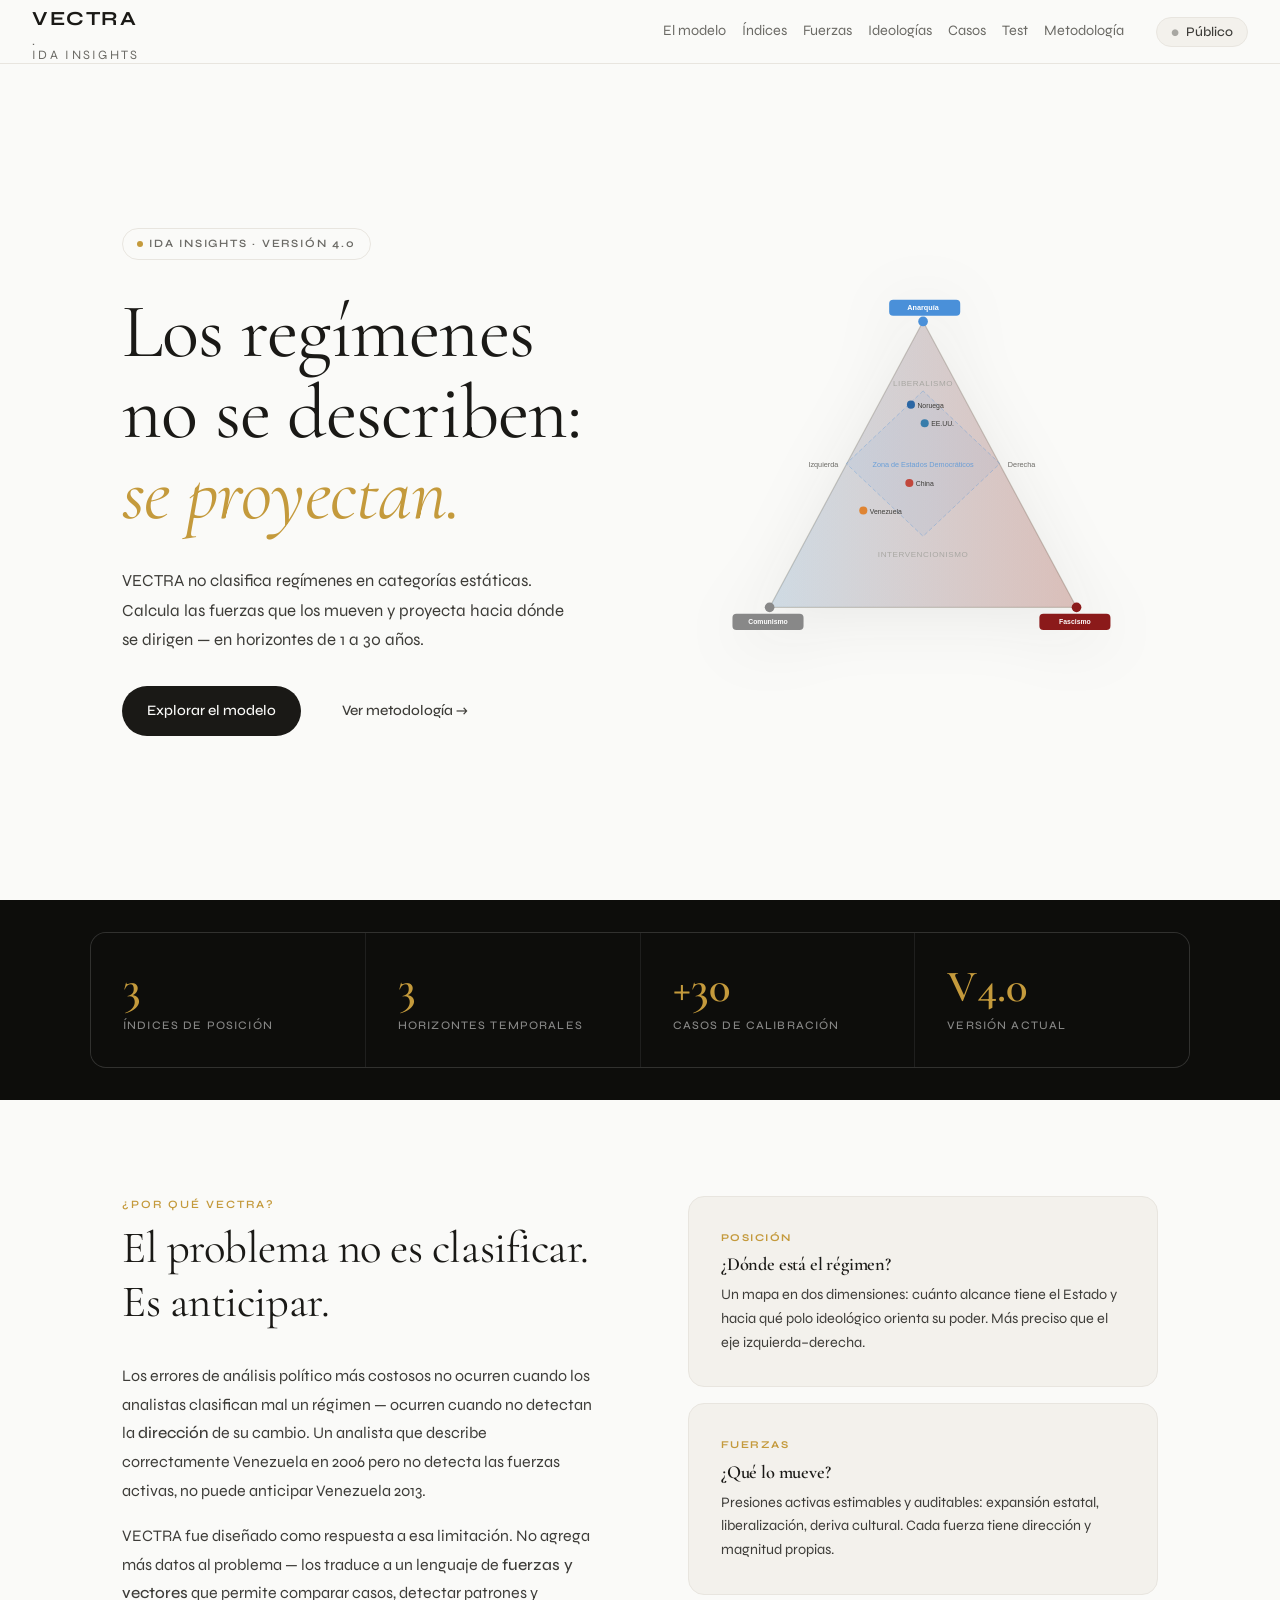
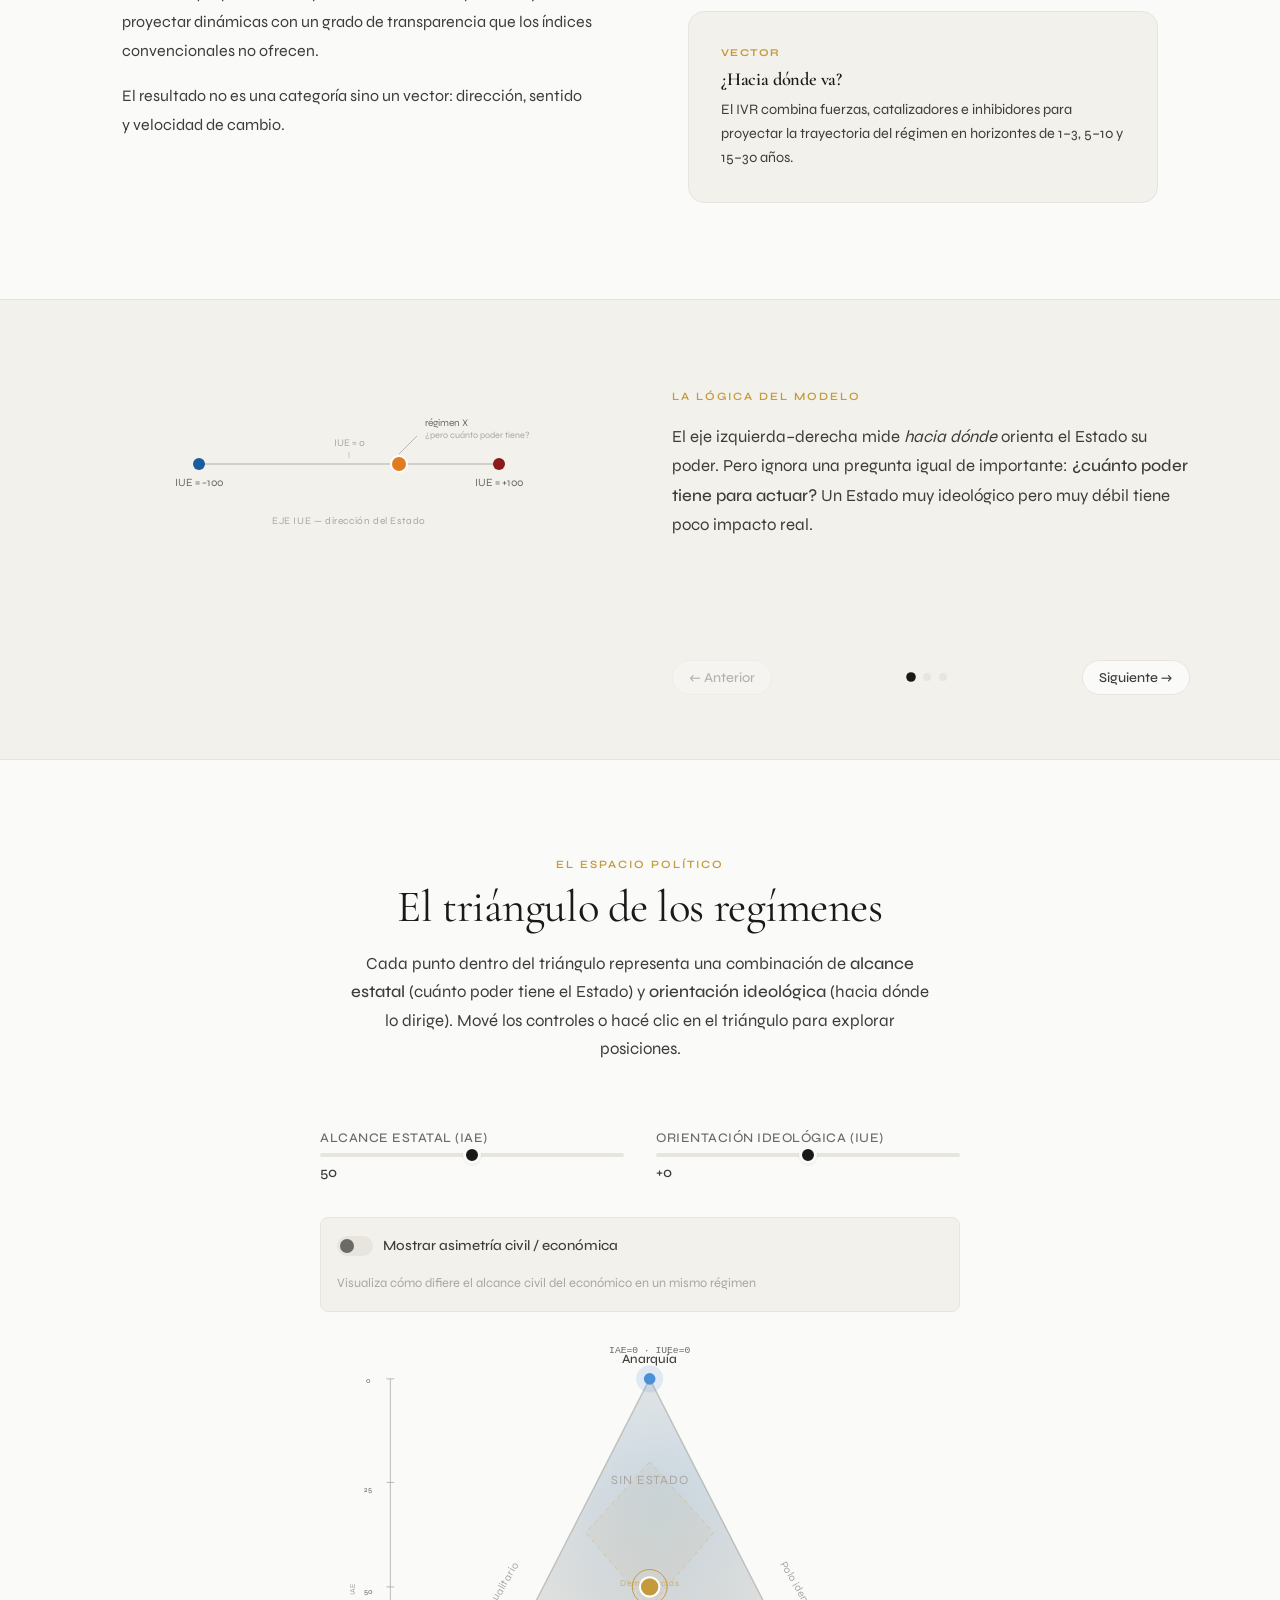
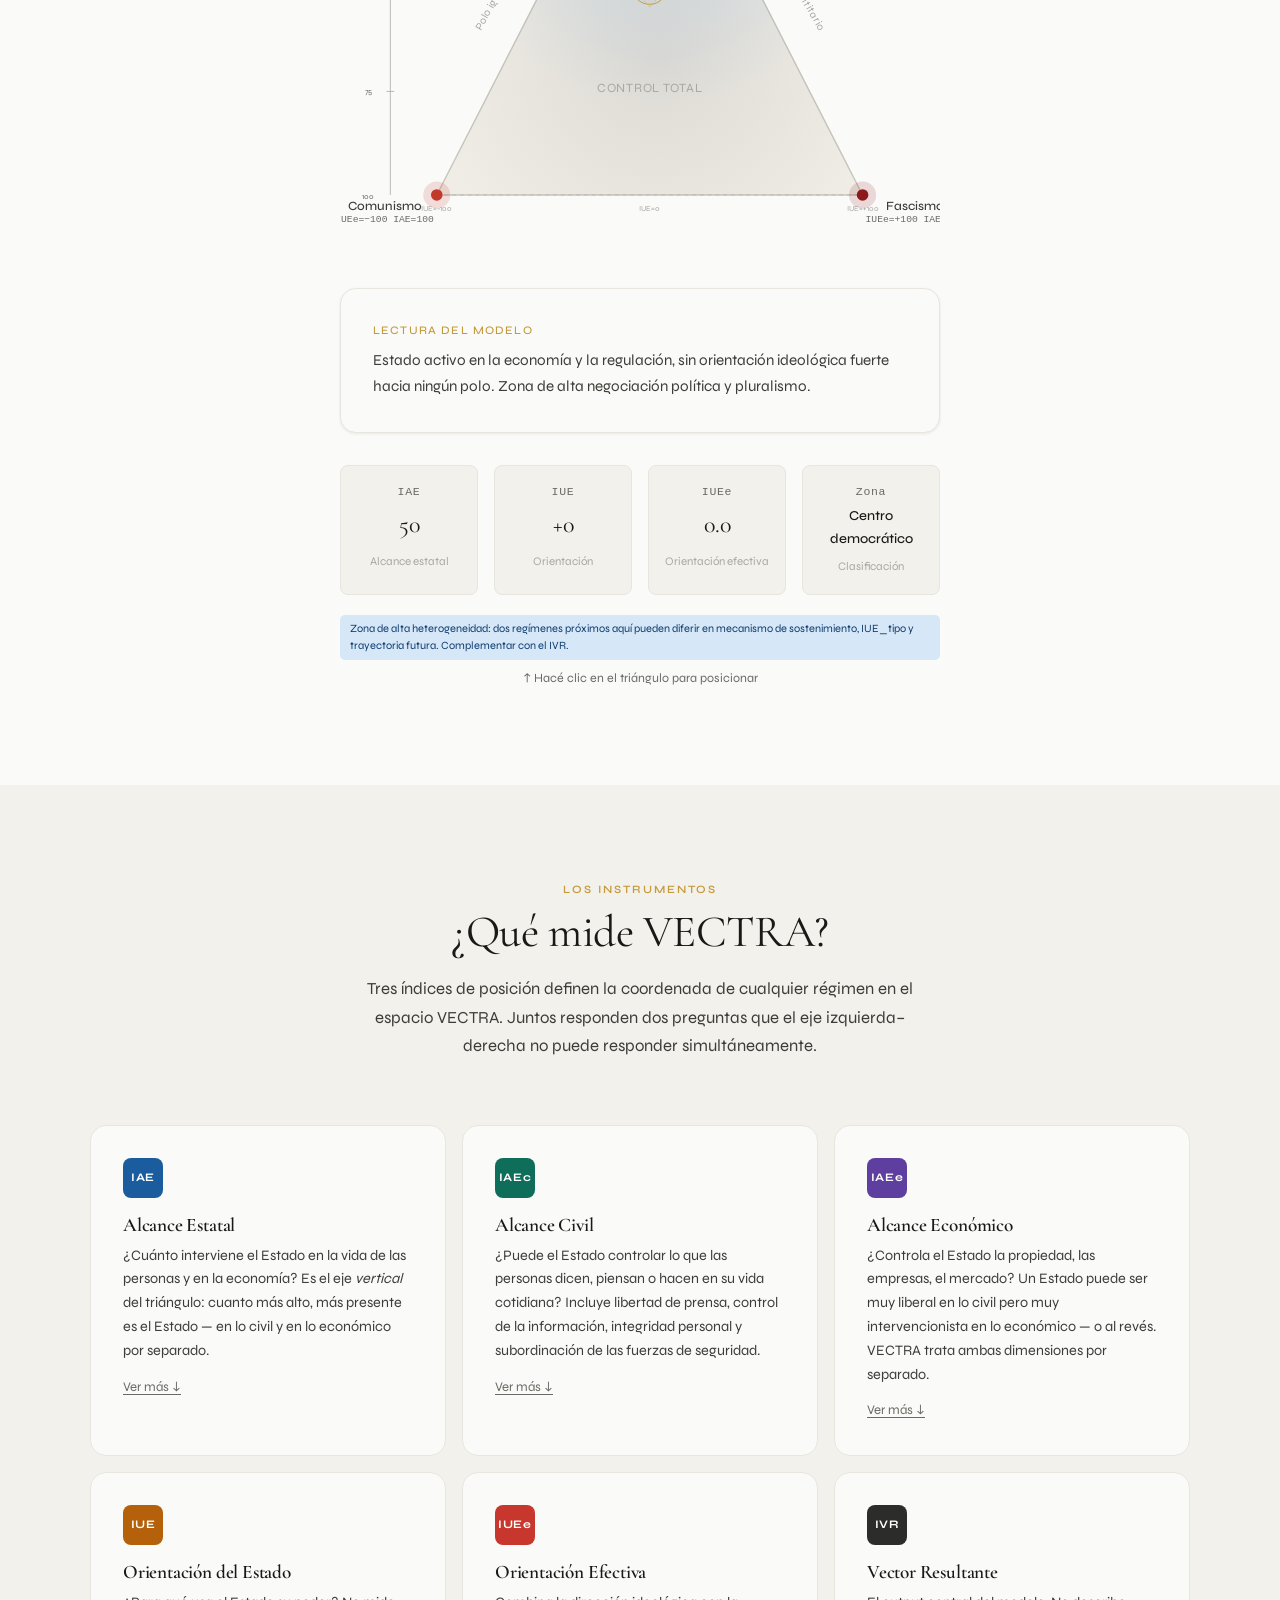
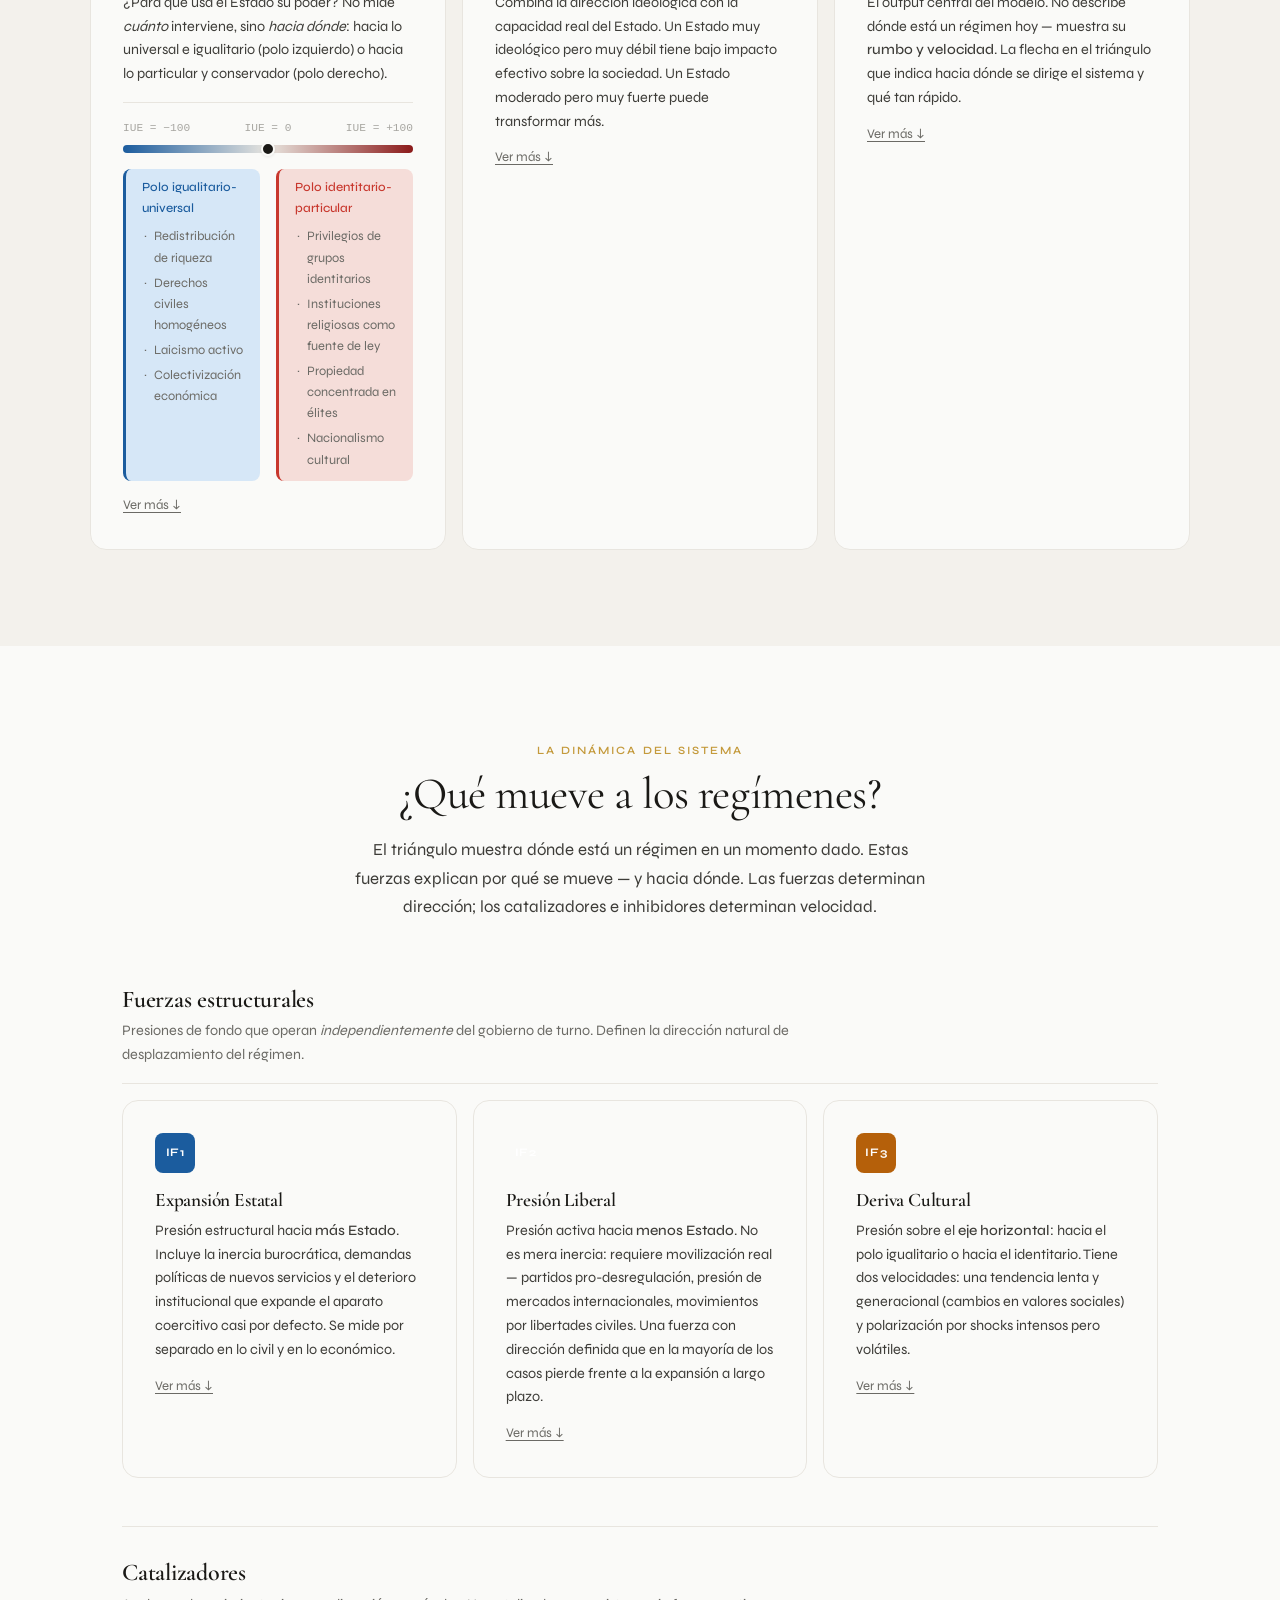
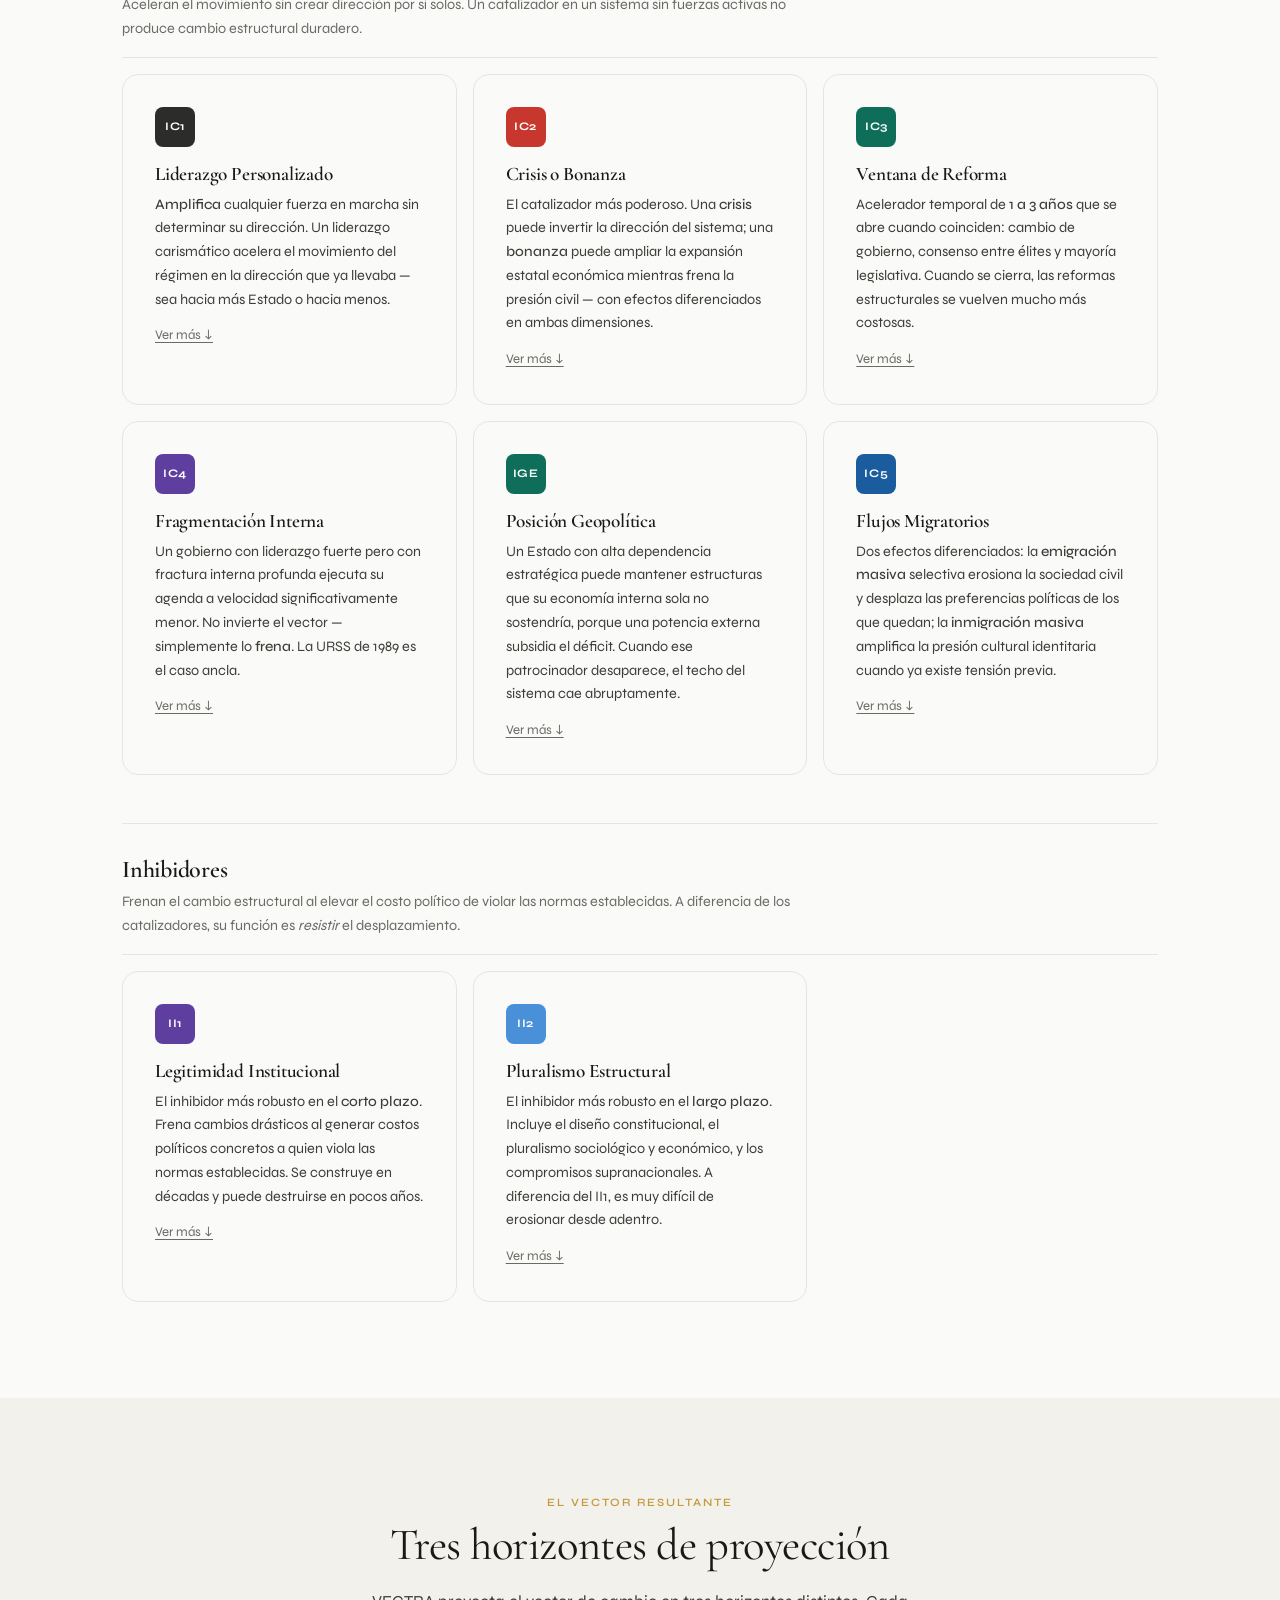
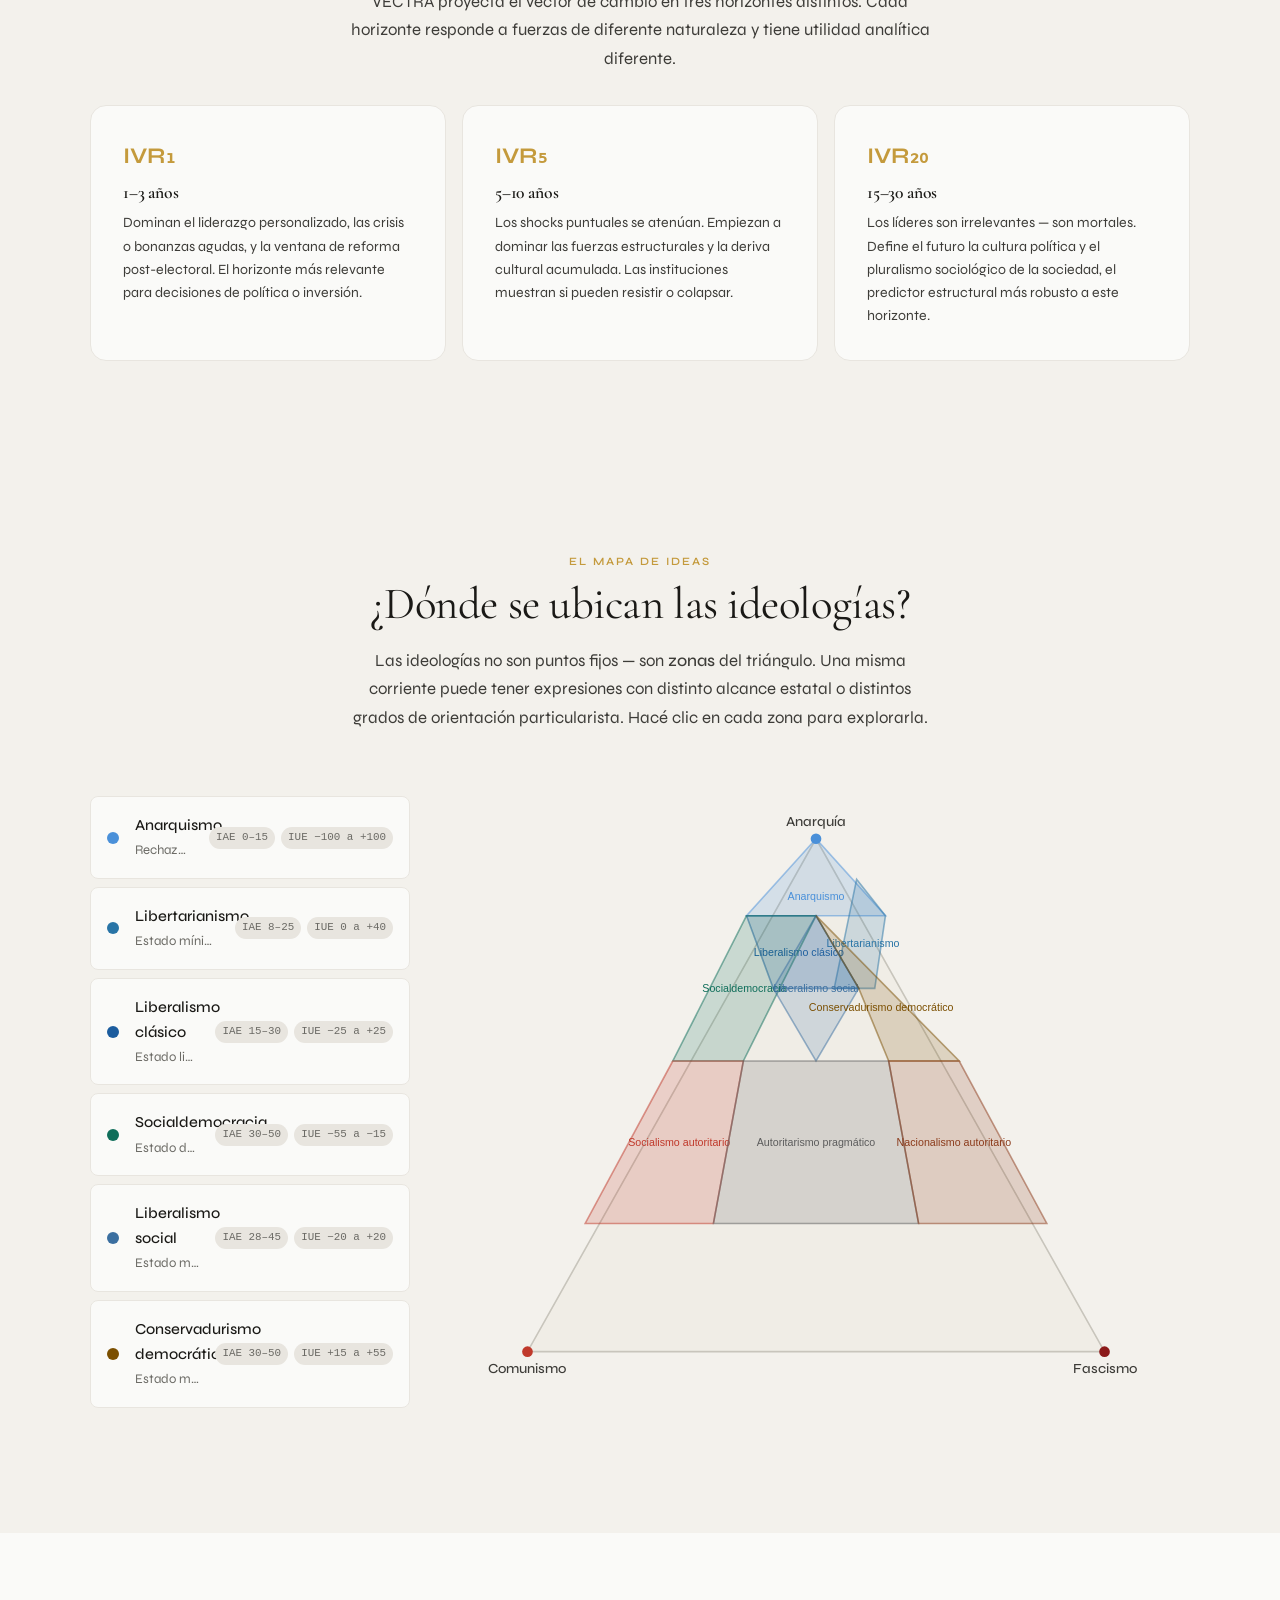
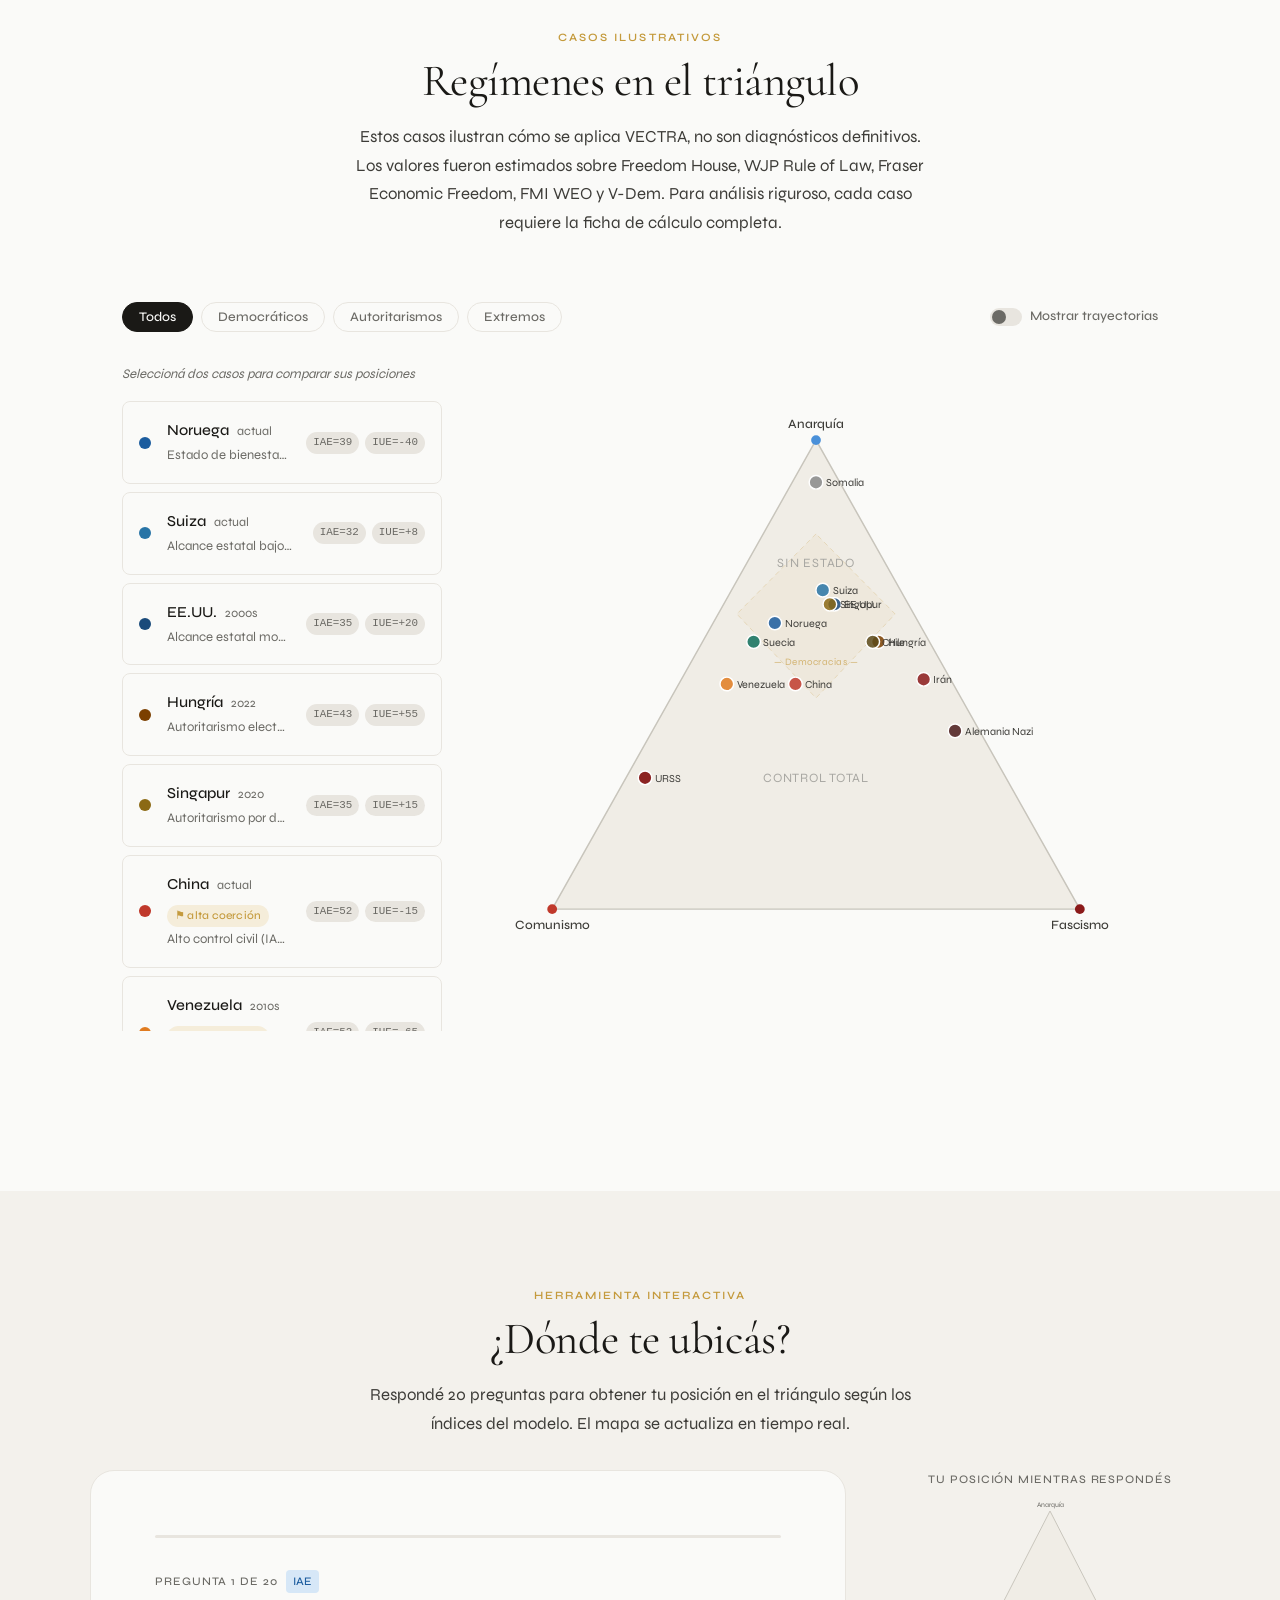
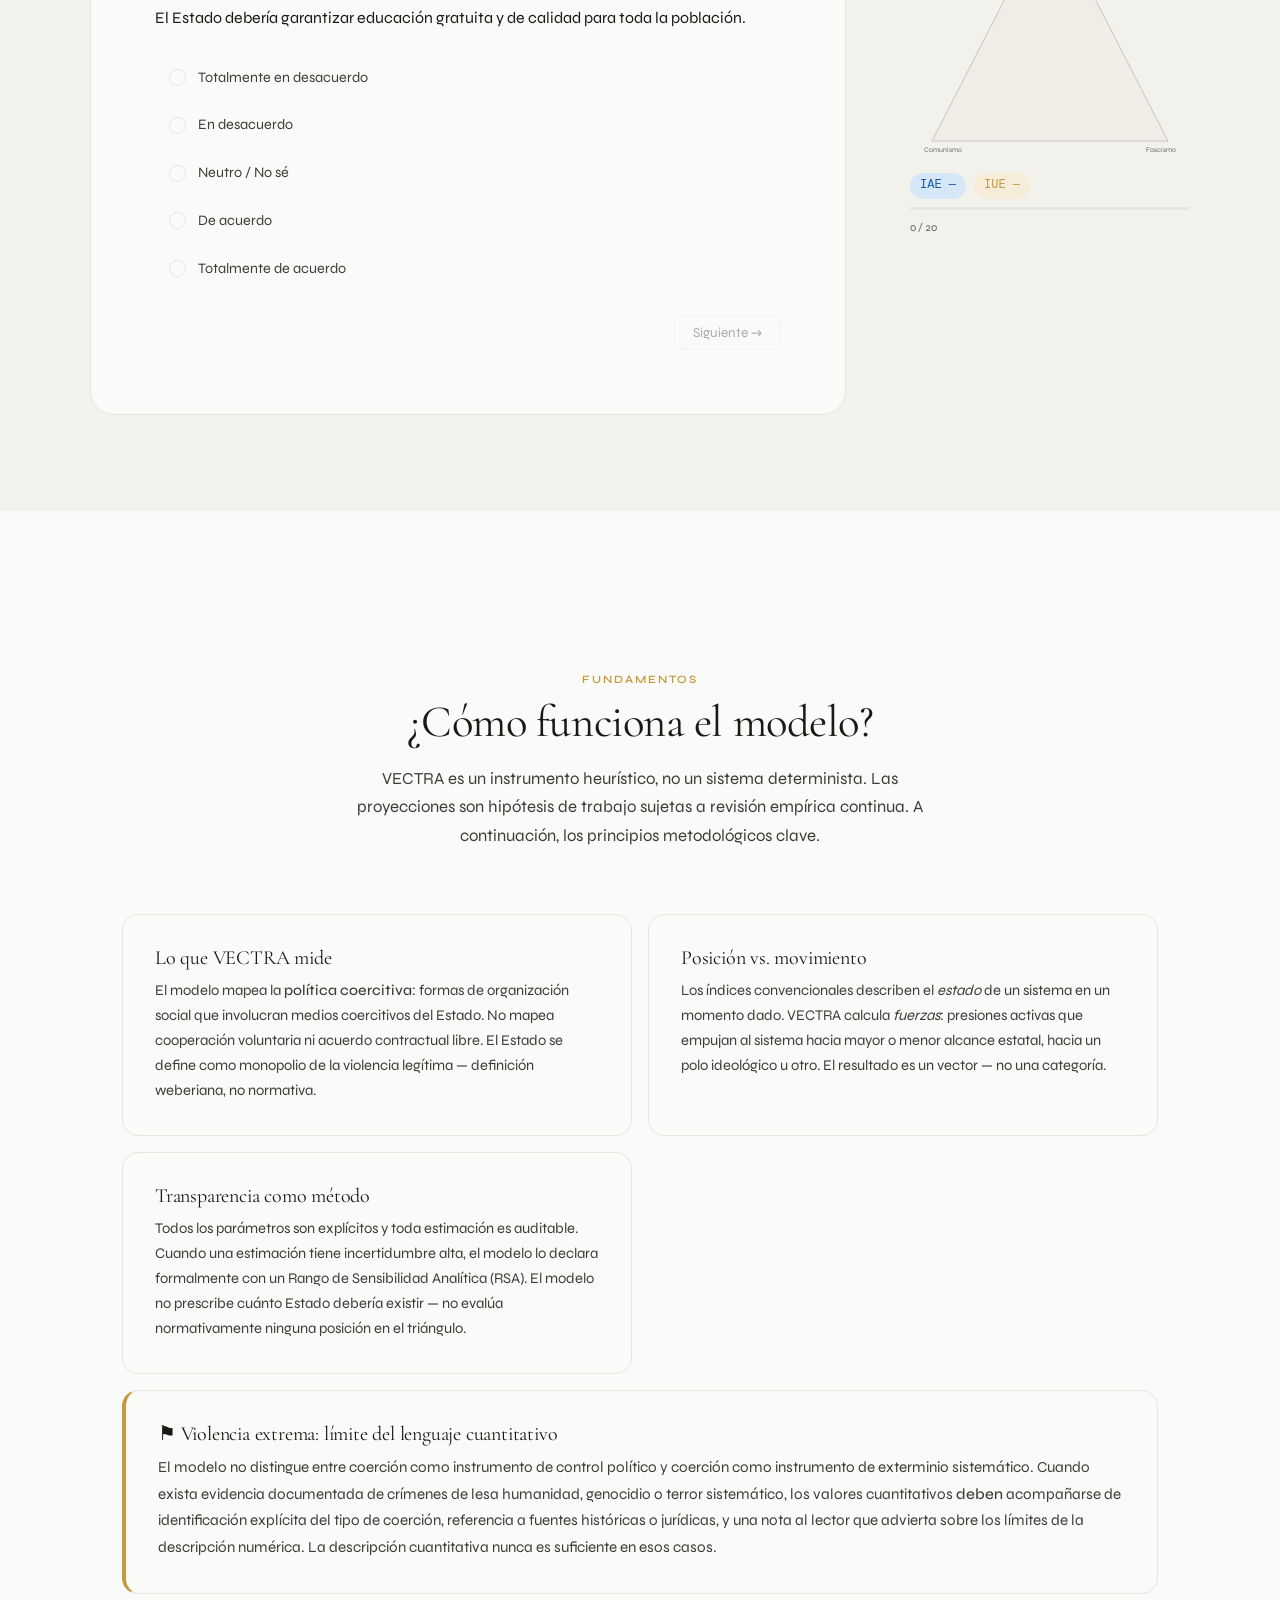
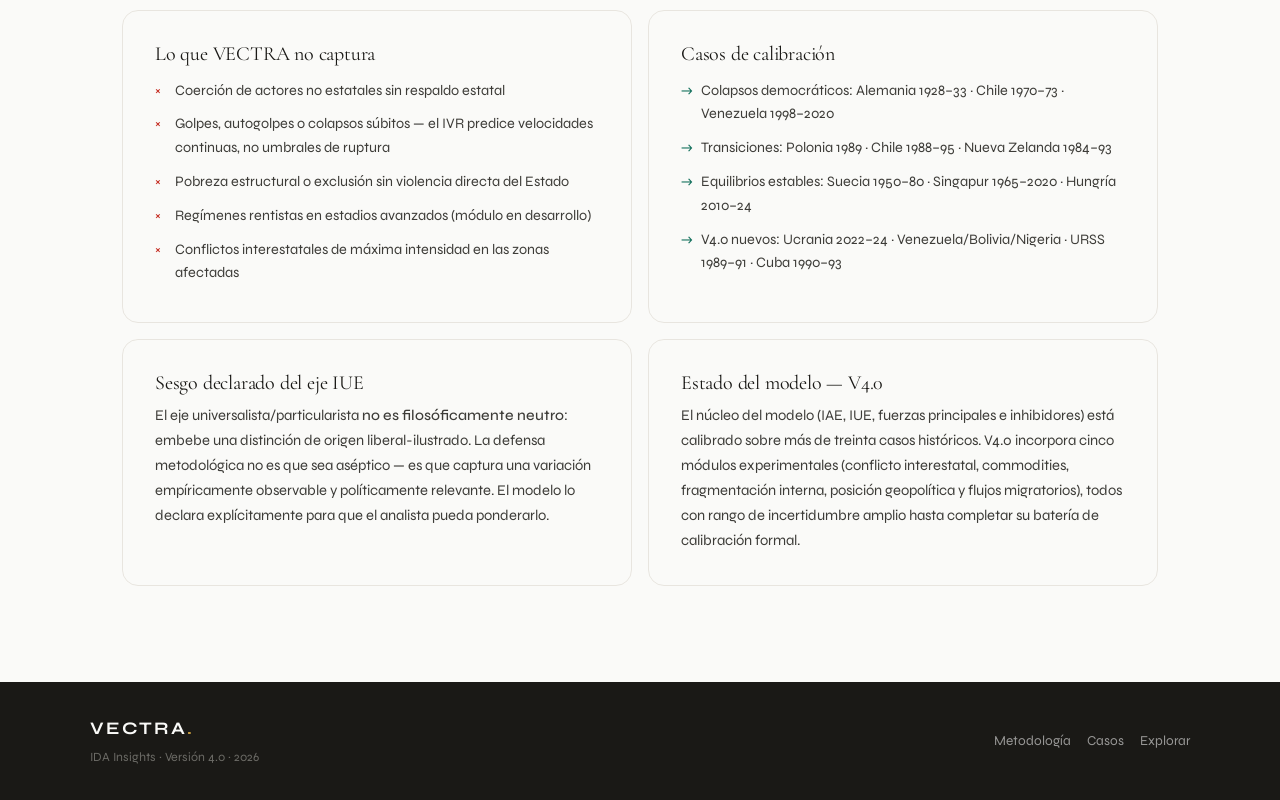
==== commit cd110d09: "Add files via upload" ====
--- a/index.html
+++ b/index.html
@@ -3,20 +3,402 @@
 <head>
   <meta charset="UTF-8" />
   <meta name="viewport" content="width=device-width, initial-scale=1.0" />
-  <title>El Triángulo Político</title>
-  <meta name="description" content="Un modelo analítico para describir, comparar y proyectar la trayectoria de regímenes políticos." />
+  <title>VECTRA — Modelo de Análisis Político Vectorial</title>
+  <meta name="description" content="VECTRA es un modelo de análisis político vectorial que calcula fuerzas y proyecta trayectorias de regímenes. Desarrollado por IDA Insights." />
   <link rel="preconnect" href="https://fonts.googleapis.com" />
   <link rel="preconnect" href="https://fonts.gstatic.com" crossorigin />
-  <link href="https://fonts.googleapis.com/css2?family=DM+Serif+Display:ital@0;1&family=DM+Sans:wght@300;400;500&display=swap" rel="stylesheet" />
+  <link href="https://fonts.googleapis.com/css2?family=Cormorant+Garamond:ital,wght@0,400;0,600;1,400&family=Syne:wght@400;500;600;700&display=swap" rel="stylesheet" />
   <link rel="stylesheet" href="style.css" />
+  <style>
+    /* ── VECTRA OVERRIDES ──────────────────────────── */
+    :root {
+      --font-display: 'Cormorant Garamond', Georgia, serif;
+      --font-body:    'Syne', system-ui, sans-serif;
+      --vectra-gold:  #C49A3C;
+      --vectra-gold-light: #F5EDDA;
+      --vectra-dark:  #0D0D0B;
+      --c-user:       #C49A3C;
+      --c-ivr:        #8A6BBE;
+    }
+
+    /* NAV: Vectra branding */
+    .nav-logo {
+      font-family: 'Syne', sans-serif;
+      font-weight: 700;
+      font-size: 1.25rem;
+      letter-spacing: 0.08em;
+      text-transform: uppercase;
+      color: var(--ink);
+    }
+    .nav-logo-sub {
+      display: block;
+      font-size: 0.62rem;
+      font-weight: 400;
+      letter-spacing: 0.18em;
+      color: var(--ink-3);
+      text-transform: uppercase;
+      font-family: 'Syne', sans-serif;
+      line-height: 1.2;
+      margin-top: 1px;
+    }
+    .nav-logo-dot {
+      color: var(--vectra-gold);
+    }
+
+    /* HERO rework */
+    .hero {
+      min-height: 100vh;
+      padding: calc(var(--nav-h) + var(--gap-xl)) var(--gap-lg) var(--gap-xl);
+      max-width: var(--max-w);
+      margin: 0 auto;
+      display: grid;
+      grid-template-columns: 1fr 1fr;
+      gap: var(--gap-xl);
+      align-items: center;
+    }
+    .hero-eyebrow {
+      font-family: 'Syne', sans-serif;
+      font-size: 0.72rem;
+      font-weight: 600;
+      letter-spacing: 0.2em;
+      text-transform: uppercase;
+      color: var(--vectra-gold);
+      margin-bottom: var(--gap-md);
+    }
+    .hero h1 {
+      font-family: 'Cormorant Garamond', Georgia, serif;
+      font-size: clamp(2.8rem, 7vw, 4.8rem);
+      font-weight: 400;
+      line-height: 1.05;
+      letter-spacing: -0.01em;
+      margin-bottom: var(--gap-lg);
+    }
+    .hero h1 em {
+      color: var(--vectra-gold);
+      font-style: italic;
+    }
+    .hero-sub {
+      font-size: 1.05rem;
+      line-height: 1.75;
+      color: var(--ink-2);
+      margin-bottom: var(--gap-lg);
+      max-width: 46ch;
+    }
+    .hero-badge {
+      display: inline-flex;
+      align-items: center;
+      gap: 6px;
+      font-family: 'Syne', sans-serif;
+      font-size: 0.7rem;
+      font-weight: 600;
+      letter-spacing: 0.16em;
+      text-transform: uppercase;
+      color: var(--ink-3);
+      padding: 6px 14px;
+      border: 1px solid var(--surface-2);
+      border-radius: 100px;
+      margin-bottom: var(--gap-lg);
+    }
+    .hero-badge::before {
+      content: '';
+      width: 6px; height: 6px;
+      border-radius: 50%;
+      background: var(--vectra-gold);
+    }
+
+    /* SECTION TAG override */
+    .section-tag {
+      font-family: 'Syne', sans-serif;
+      font-size: 0.7rem;
+      font-weight: 600;
+      letter-spacing: 0.18em;
+      text-transform: uppercase;
+      color: var(--vectra-gold);
+      margin-bottom: var(--gap-sm);
+      display: block;
+    }
+
+    /* HERO EXPLAINER upgrade */
+    .hero-explainer {
+      background: var(--surface);
+      border-top: 1px solid var(--surface-2);
+      border-bottom: 1px solid var(--surface-2);
+      padding: var(--gap-xl) var(--gap-lg);
+    }
+    .hero-exp-inner {
+      max-width: var(--max-w);
+      margin: 0 auto;
+      display: grid;
+      grid-template-columns: 1fr 1fr;
+      gap: var(--gap-xl);
+      align-items: center;
+    }
+    .hero-exp-text .section-tag { margin-bottom: var(--gap-md); }
+    .hero-exp-step {
+      font-size: 1.05rem;
+      line-height: 1.75;
+      color: var(--ink-2);
+      display: none;
+    }
+    .hero-exp-step.active { display: block; }
+
+    /* VECTRA STAT STRIP */
+    .vectra-stats {
+      background: var(--vectra-dark);
+      color: var(--white);
+      padding: var(--gap-lg) var(--gap-lg);
+    }
+    .vectra-stats-inner {
+      max-width: var(--max-w);
+      margin: 0 auto;
+      display: grid;
+      grid-template-columns: repeat(4, 1fr);
+      gap: 1px;
+      background: rgba(255,255,255,0.08);
+      border: 1px solid rgba(255,255,255,0.08);
+      border-radius: var(--radius-lg);
+      overflow: hidden;
+    }
+    .vectra-stat {
+      padding: var(--gap-lg);
+      background: var(--vectra-dark);
+    }
+    .vectra-stat-num {
+      font-family: 'Cormorant Garamond', serif;
+      font-size: 2.8rem;
+      font-weight: 600;
+      color: var(--vectra-gold);
+      line-height: 1;
+      margin-bottom: 6px;
+    }
+    .vectra-stat-label {
+      font-family: 'Syne', sans-serif;
+      font-size: 0.72rem;
+      font-weight: 500;
+      letter-spacing: 0.1em;
+      text-transform: uppercase;
+      color: rgba(255,255,255,0.5);
+    }
+
+    /* WHAT IS VECTRA STRIP */
+    .vectra-intro {
+      padding: var(--gap-2xl) var(--gap-lg);
+      max-width: var(--max-w);
+      margin: 0 auto;
+    }
+    .vectra-intro-grid {
+      display: grid;
+      grid-template-columns: 1fr 1fr;
+      gap: var(--gap-2xl);
+      align-items: start;
+    }
+    .vectra-intro-text h2 {
+      font-family: 'Cormorant Garamond', serif;
+      font-size: clamp(2rem, 4vw, 2.8rem);
+      font-weight: 400;
+      line-height: 1.2;
+      margin-bottom: var(--gap-lg);
+    }
+    .vectra-intro-text p {
+      font-size: 1rem;
+      line-height: 1.8;
+      color: var(--ink-2);
+      margin-bottom: var(--gap-md);
+    }
+    .vectra-pillars {
+      display: flex;
+      flex-direction: column;
+      gap: var(--gap-md);
+    }
+    .vectra-pillar {
+      padding: var(--gap-lg);
+      border: 1px solid var(--surface-2);
+      border-radius: var(--radius-lg);
+      background: var(--surface);
+    }
+    .vectra-pillar-icon {
+      font-family: 'Syne', sans-serif;
+      font-size: 0.65rem;
+      font-weight: 700;
+      letter-spacing: 0.14em;
+      text-transform: uppercase;
+      color: var(--vectra-gold);
+      margin-bottom: var(--gap-sm);
+    }
+    .vectra-pillar h3 {
+      font-family: 'Cormorant Garamond', serif;
+      font-size: 1.15rem;
+      font-weight: 600;
+      margin-bottom: var(--gap-sm);
+    }
+    .vectra-pillar p {
+      font-size: 0.9rem;
+      line-height: 1.65;
+      color: var(--ink-2);
+      margin: 0;
+    }
+
+    /* INDEX CARDS: remove technical code blocks for public mode */
+    body:not(.expert-mode) .card-technical { display: none !important; }
+    body:not(.expert-mode) .card-toggle-wrap .card-toggle { display: none !important; }
+    body:not(.expert-mode) .card-toggle-wrap.has-plain .card-toggle { display: block !important; }
+
+    /* CARD: minimal public */
+    .index-card {
+      border: 1px solid var(--surface-2);
+      border-radius: var(--radius-lg);
+      padding: var(--gap-lg);
+      background: var(--white);
+      transition: border-color var(--t-fast), box-shadow var(--t-fast);
+    }
+    .index-card:hover {
+      border-color: var(--vectra-gold);
+      box-shadow: var(--shadow-md);
+    }
+    .card-icon {
+      display: inline-flex;
+      align-items: center;
+      justify-content: center;
+      width: 40px; height: 40px;
+      border-radius: var(--radius-md);
+      color: white;
+      font-family: 'Syne', sans-serif;
+      font-size: 0.72rem;
+      font-weight: 700;
+      letter-spacing: 0.05em;
+      margin-bottom: var(--gap-md);
+    }
+    .index-card h3 {
+      font-family: 'Cormorant Garamond', serif;
+      font-size: 1.2rem;
+      font-weight: 600;
+      margin-bottom: var(--gap-sm);
+    }
+
+    /* CASES: horizon pills */
+    .caso-horizons {
+      display: flex;
+      gap: var(--gap-sm);
+      margin-top: var(--gap-sm);
+      flex-wrap: wrap;
+    }
+    .caso-horizon-pill {
+      font-family: 'Syne', sans-serif;
+      font-size: 0.68rem;
+      font-weight: 600;
+      letter-spacing: 0.08em;
+      padding: 3px 10px;
+      border-radius: 100px;
+      background: var(--surface-2);
+      color: var(--ink-3);
+    }
+    .caso-horizon-pill.ivr1 { background: var(--blue-light); color: var(--blue); }
+    .caso-horizon-pill.ivr5 { background: var(--amber-light); color: var(--amber); }
+    .caso-horizon-pill.ivr20 { background: var(--teal-light); color: var(--teal); }
+
+    /* FOOTER: VECTRA */
+    .footer-brand {
+      font-family: 'Syne', sans-serif;
+      font-weight: 700;
+      font-size: 1.1rem;
+      letter-spacing: 0.1em;
+      text-transform: uppercase;
+    }
+    .footer-brand .footer-brand-dot { color: var(--vectra-gold); }
+    .footer-version {
+      font-size: 0.78rem;
+      color: var(--ink-3);
+      margin-top: 4px;
+      font-family: 'Syne', sans-serif;
+    }
+
+    /* IVR EXPLAINER SECTION */
+    .ivr-explainer {
+      padding: var(--gap-2xl) var(--gap-lg);
+      background: var(--surface);
+    }
+    .ivr-explainer-inner {
+      max-width: var(--max-w);
+      margin: 0 auto;
+    }
+    .ivr-horizons {
+      display: grid;
+      grid-template-columns: repeat(3, 1fr);
+      gap: var(--gap-md);
+      margin-top: var(--gap-lg);
+    }
+    .ivr-horizon {
+      padding: var(--gap-lg);
+      border-radius: var(--radius-lg);
+      background: var(--white);
+      border: 1px solid var(--surface-2);
+    }
+    .ivr-horizon-tag {
+      font-family: 'Syne', sans-serif;
+      font-size: 1.4rem;
+      font-weight: 700;
+      color: var(--vectra-gold);
+      margin-bottom: var(--gap-sm);
+    }
+    .ivr-horizon h3 {
+      font-family: 'Cormorant Garamond', serif;
+      font-size: 1.1rem;
+      font-weight: 600;
+      margin-bottom: var(--gap-sm);
+    }
+    .ivr-horizon p {
+      font-size: 0.88rem;
+      line-height: 1.65;
+      color: var(--ink-2);
+    }
+
+    /* RESPONSIVE */
+    @media (max-width: 800px) {
+      .vectra-stats-inner { grid-template-columns: repeat(2, 1fr); }
+      .vectra-intro-grid { grid-template-columns: 1fr; }
+      .ivr-horizons { grid-template-columns: 1fr; }
+      .hero-exp-inner { grid-template-columns: 1fr; }
+    }
+    @media (max-width: 600px) {
+      .vectra-stats-inner { grid-template-columns: 1fr 1fr; }
+    }
+
+    /* METODOLOGIA: public-friendly rewrite */
+    .met-block.met-block-codebook { display: none; }
+    .met-block.met-block-wide p { font-size: 0.95rem; line-height: 1.75; }
+
+    /* HERO EXPLAINER ANIMATION AREA */
+    .hero-exp-anim svg text { font-family: 'Syne', sans-serif !important; }
+
+    /* Subsection headings for forces */
+    .fuerzas-subheading {
+      font-family: 'Cormorant Garamond', serif;
+      font-size: 1.5rem;
+      font-weight: 600;
+    }
+    .fuerzas-subsection-header {
+      grid-column: 1 / -1;
+      padding-bottom: var(--gap-md);
+      border-bottom: 1px solid var(--surface-2);
+    }
+    .fuerzas-subsection-border {
+      margin-top: var(--gap-lg);
+      padding-top: var(--gap-lg);
+      border-top: 1px solid var(--surface-2);
+      border-bottom: 1px solid var(--surface-2);
+    }
+  </style>
 </head>
 <body>
 
   <!-- ═══════════════════════════════════ NAV ═══════════════════════════════════ -->
   <nav id="nav">
-    <a href="#inicio" class="nav-logo">El Triángulo Político</a>
+    <a href="#inicio" class="nav-logo">
+      VECTRA<span class="nav-logo-dot">.</span>
+      <span class="nav-logo-sub">IDA Insights</span>
+    </a>
     <div class="nav-links">
-      <a href="#triangulo">Explorar</a>
+      <a href="#triangulo">El modelo</a>
       <a href="#indices">Índices</a>
       <a href="#fuerzas">Fuerzas</a>
       <a href="#ideologias">Ideologías</a>
@@ -34,12 +416,12 @@
   <!-- ══════════════════════════════════ HERO ═══════════════════════════════════ -->
   <section id="inicio" class="hero">
     <div class="hero-text">
-      <p class="hero-eyebrow">Codebook V3.3</p>
-      <h1>¿Dónde está<br /><em>realmente</em> un<br />régimen político?</h1>
+      <div class="hero-badge">IDA Insights · Versión 4.0</div>
+      <h1>Los regímenes<br />no se describen:<br /><em>se proyectan.</em></h1>
       <p class="hero-sub">
-        El eje izquierda–derecha captura solo una dimensión del poder.
-        Este modelo usa un triángulo para mostrar el alcance del Estado
-        y la dirección en que lo utiliza.
+        VECTRA no clasifica regímenes en categorías estáticas.
+        Calcula las fuerzas que los mueven y proyecta hacia dónde
+        se dirigen — en horizontes de 1 a 30 años.
       </p>
       <div class="hero-ctas">
         <a href="#triangulo" class="btn btn-primary">Explorar el modelo</a>
@@ -47,18 +429,84 @@
       </div>
     </div>
     <div class="hero-visual" id="heroVisual" aria-hidden="true">
-      <!-- SVG del triángulo mini renderizado por JS -->
+      <!-- Mini triángulo renderizado por JS -->
     </div>
   </section>
+
+  <!-- ══════════════════════════════ STATS STRIP ════════════════════════════════ -->
+  <div class="vectra-stats">
+    <div class="vectra-stats-inner">
+      <div class="vectra-stat">
+        <div class="vectra-stat-num">3</div>
+        <div class="vectra-stat-label">Índices de posición</div>
+      </div>
+      <div class="vectra-stat">
+        <div class="vectra-stat-num">3</div>
+        <div class="vectra-stat-label">Horizontes temporales</div>
+      </div>
+      <div class="vectra-stat">
+        <div class="vectra-stat-num">+30</div>
+        <div class="vectra-stat-label">Casos de calibración</div>
+      </div>
+      <div class="vectra-stat">
+        <div class="vectra-stat-num">V4.0</div>
+        <div class="vectra-stat-label">Versión actual</div>
+      </div>
+    </div>
+  </div>
+
+  <!-- ══════════════════════════════ QUÉ ES VECTRA ══════════════════════════════ -->
+  <div class="vectra-intro">
+    <div class="vectra-intro-grid">
+      <div class="vectra-intro-text">
+        <span class="section-tag">¿Por qué VECTRA?</span>
+        <h2>El problema no es clasificar. Es anticipar.</h2>
+        <p>
+          Los errores de análisis político más costosos no ocurren cuando los analistas
+          clasifican mal un régimen — ocurren cuando no detectan la <strong>dirección</strong>
+          de su cambio. Un analista que describe correctamente Venezuela en 2006 pero
+          no detecta las fuerzas activas, no puede anticipar Venezuela 2013.
+        </p>
+        <p>
+          VECTRA fue diseñado como respuesta a esa limitación. No agrega más datos al
+          problema — los traduce a un lenguaje de <strong>fuerzas y vectores</strong>
+          que permite comparar casos, detectar patrones y proyectar dinámicas con
+          un grado de transparencia que los índices convencionales no ofrecen.
+        </p>
+        <p>
+          El resultado no es una categoría sino un vector: dirección, sentido
+          y velocidad de cambio.
+        </p>
+      </div>
+      <div class="vectra-pillars">
+        <div class="vectra-pillar">
+          <div class="vectra-pillar-icon">Posición</div>
+          <h3>¿Dónde está el régimen?</h3>
+          <p>Un mapa en dos dimensiones: cuánto alcance tiene el Estado y hacia qué polo ideológico orienta su poder. Más preciso que el eje izquierda–derecha.</p>
+        </div>
+        <div class="vectra-pillar">
+          <div class="vectra-pillar-icon">Fuerzas</div>
+          <h3>¿Qué lo mueve?</h3>
+          <p>Presiones activas estimables y auditables: expansión estatal, liberalización, deriva cultural. Cada fuerza tiene dirección y magnitud propias.</p>
+        </div>
+        <div class="vectra-pillar">
+          <div class="vectra-pillar-icon">Vector</div>
+          <h3>¿Hacia dónde va?</h3>
+          <p>El IVR combina fuerzas, catalizadores e inhibidores para proyectar la trayectoria del régimen en horizontes de 1–3, 5–10 y 15–30 años.</p>
+        </div>
+      </div>
+    </div>
+  </div>
 
   <!-- ══════════════════ EXPLAINER ANIMADO: de 1D a 2D ════════════════════ -->
   <div class="hero-explainer">
     <div class="hero-exp-inner">
       <div class="hero-exp-anim" id="heroExpAnim" aria-hidden="true"></div>
       <div class="hero-exp-text">
-        <p class="hero-exp-step active" data-step="0">El eje izquierda–derecha mide <em>hacia dónde</em> orienta el Estado su poder. Pero ignora una pregunta igual de importante: <strong>¿cuánto poder tiene para actuar?</strong></p>
-        <p class="hero-exp-step" data-step="1">El <strong>IAE</strong> (Índice de Alcance Estatal) responde eso: va de 0 (anarquía — sin Estado) a 100 (control absoluto). El <strong>IUE</strong> (Índice de Uso Estatal) mide la dirección: −100 hacia lo universalista-igualitario, +100 hacia lo particularista-conservador.</p>
-        <p class="hero-exp-step" data-step="2">Al combinar IAE e IUE, el espacio lineal se convierte en un <strong>triángulo</strong>. Los vértices son extremos conceptuales: anarquía (IAE=0), comunismo (IAE=100, IUE=−100) y fascismo (IAE=100, IUE=+100). Ningún régimen real los habita — pero todos se ubican en algún punto entre ellos.</p>
+        <span class="section-tag">La lógica del modelo</span>
+        <p class="hero-exp-step active" data-step="0">El eje izquierda–derecha mide <em>hacia dónde</em> orienta el Estado su poder. Pero ignora una pregunta igual de importante: <strong>¿cuánto poder tiene para actuar?</strong> Un Estado muy ideológico pero muy débil tiene poco impacto real.</p>
+        <p class="hero-exp-step" data-step="1">VECTRA añade esa dimensión faltante: el <strong>Índice de Alcance Estatal (IAE)</strong> va de 0 (sin Estado) a 100 (control total). El <strong>Índice de Orientación (IUE)</strong> mide la dirección: −100 hacia lo igualitario-universal, +100 hacia lo identitario-particular.</p>
+        <p class="hero-exp-step" data-step="2">Al combinar IAE e IUE, el espacio político se convierte en un <strong>triángulo</strong>. Los vértices son extremos conceptuales: anarquía, totalitarismo de izquierda y totalitarismo de derecha. Ningún régimen real los habita — pero todos se ubican en algún punto entre ellos.</p>
       </div>
       <div class="hero-exp-controls">
         <button class="hero-exp-btn" id="expPrev" disabled>← Anterior</button>
@@ -79,8 +527,9 @@
       <h2>El triángulo de los regímenes</h2>
       <p class="section-desc">
         Cada punto dentro del triángulo representa una combinación de
-        <strong>alcance estatal</strong> (IAE) y <strong>uso del Estado</strong> (IUE).
-        Los vértices son los extremos conceptuales; ningún régimen real los habita exactamente.
+        <strong>alcance estatal</strong> (cuánto poder tiene el Estado) y
+        <strong>orientación ideológica</strong> (hacia dónde lo dirige).
+        Mové los controles o hacé clic en el triángulo para explorar posiciones.
       </p>
     </div>
 
@@ -94,7 +543,7 @@
         <span class="control-val" id="iaeVal" aria-hidden="true">50</span>
       </div>
       <div class="control-group">
-        <label for="iueSlider">Uso del Estado (IUE)</label>
+        <label for="iueSlider">Orientación ideológica (IUE)</label>
         <input type="range" id="iueSlider" min="-100" max="100" value="0" step="1"
           aria-valuemin="-100" aria-valuemax="100" aria-valuenow="0"
           aria-valuetext="IUE 0 — centro pragmático" />
@@ -107,9 +556,9 @@
       <label class="dual-toggle-label">
         <input type="checkbox" id="dualViewToggle" />
         <span class="dual-toggle-track"></span>
-        <span>Mostrar asimetría IAEc / IAEe</span>
+        <span>Mostrar asimetría civil / económica</span>
       </label>
-      <span class="dual-view-hint">Visualiza cómo difiere el alcance civil del económico</span>
+      <span class="dual-view-hint">Visualiza cómo difiere el alcance civil del económico en un mismo régimen</span>
     </div>
     <p id="dualViewHint" class="dual-view-context-hint" hidden></p>
 
@@ -132,18 +581,18 @@
           </marker>
         </defs>
 
-        <!-- Escala IAE (lado izquierdo) -->
+        <!-- Escala IAE -->
         <line x1="52" y1="36" x2="52" y2="466" stroke="var(--border-axis)" stroke-width="0.8"/>
-        <text x="29" y="40" text-anchor="middle" font-family="DM Sans,sans-serif" font-size="8" fill="var(--ink-3)">0</text>
+        <text x="29" y="40" text-anchor="middle" font-family="Syne,sans-serif" font-size="8" fill="var(--ink-3)">0</text>
         <line x1="48" y1="36" x2="56" y2="36" stroke="var(--border-axis)" stroke-width="0.8"/>
-        <text x="29" y="153" text-anchor="middle" font-family="DM Sans,sans-serif" font-size="8" fill="var(--ink-3)">25</text>
+        <text x="29" y="153" text-anchor="middle" font-family="Syne,sans-serif" font-size="8" fill="var(--ink-3)">25</text>
         <line x1="48" y1="143" x2="56" y2="143" stroke="var(--border-axis)" stroke-width="0.8"/>
-        <text x="29" y="258" text-anchor="middle" font-family="DM Sans,sans-serif" font-size="8" fill="var(--ink-3)">50</text>
+        <text x="29" y="258" text-anchor="middle" font-family="Syne,sans-serif" font-size="8" fill="var(--ink-3)">50</text>
         <line x1="48" y1="251" x2="56" y2="251" stroke="var(--border-axis)" stroke-width="0.8"/>
-        <text x="29" y="362" text-anchor="middle" font-family="DM Sans,sans-serif" font-size="8" fill="var(--ink-3)">75</text>
+        <text x="29" y="362" text-anchor="middle" font-family="Syne,sans-serif" font-size="8" fill="var(--ink-3)">75</text>
         <line x1="48" y1="359" x2="56" y2="359" stroke="var(--border-axis)" stroke-width="0.8"/>
-        <text x="29" y="470" text-anchor="middle" font-family="DM Sans,sans-serif" font-size="8" fill="var(--ink-3)">100</text>
-        <text x="15" y="253" text-anchor="middle" font-family="DM Sans,sans-serif" font-size="8" fill="var(--ink-4)" transform="rotate(-90,15,253)">IAE</text>
+        <text x="29" y="470" text-anchor="middle" font-family="Syne,sans-serif" font-size="8" fill="var(--ink-3)">100</text>
+        <text x="15" y="253" text-anchor="middle" font-family="Syne,sans-serif" font-size="8" fill="var(--ink-4)" transform="rotate(-90,15,253)">IAE</text>
 
         <!-- Triángulo principal -->
         <polygon id="triPolygon"
@@ -154,43 +603,43 @@
         <polygon points="320,36 100,466 540,466" fill="url(#gLiberal)"/>
         <polygon points="320,36 100,466 540,466" fill="url(#gInterv)"/>
 
-        <!-- Zona democrática IAE 20-55 (V3.3 — recalibrada con ponderación 60/40) -->
+        <!-- Zona democrática -->
         <polygon
           points="320,122 254,195 320,272 386,195"
-          fill="rgba(74,144,217,0.06)" stroke="rgba(74,144,217,0.30)"
+          fill="rgba(196,154,60,0.06)" stroke="rgba(196,154,60,0.30)"
           stroke-width="1" stroke-dasharray="5 4"/>
         <text x="320" y="250" text-anchor="middle"
-              font-family="DM Sans,sans-serif" font-size="9"
-              fill="rgba(74,144,217,0.55)" letter-spacing="0.04em">Zona de estados democráticos</text>
+              font-family="Syne,sans-serif" font-size="9"
+              fill="rgba(196,154,60,0.65)" letter-spacing="0.06em">Democracias</text>
 
         <!-- Etiquetas de zona -->
-        <text class="zone-label" x="320" y="145" text-anchor="middle">Liberalismo</text>
-        <text class="zone-label" x="320" y="360" text-anchor="middle">Intervencionismo</text>
+        <text class="zone-label" x="320" y="145" text-anchor="middle">Sin Estado</text>
+        <text class="zone-label" x="320" y="360" text-anchor="middle">Control total</text>
 
         <!-- Etiquetas laterales -->
-        <text x="165" y="262" text-anchor="middle" class="side-label" transform="rotate(-60,165,262)">Extrema izquierda</text>
-        <text x="475" y="262" text-anchor="middle" class="side-label" transform="rotate(60,475,262)">Extrema derecha</text>
-
-        <!-- Eje IUE con valores -->
+        <text x="165" y="262" text-anchor="middle" class="side-label" transform="rotate(-60,165,262)">Polo igualitario</text>
+        <text x="475" y="262" text-anchor="middle" class="side-label" transform="rotate(60,475,262)">Polo identitario</text>
+
+        <!-- Eje IUE -->
         <line x1="100" y1="466" x2="540" y2="466" stroke="var(--border-axis)" stroke-width="0.5" stroke-dasharray="4 4"/>
-        <text x="100" y="483" text-anchor="middle" font-family="DM Sans,sans-serif" font-size="8" fill="var(--ink-4)">IUE=−100</text>
-        <text x="320" y="483" text-anchor="middle" font-family="DM Sans,sans-serif" font-size="8" fill="var(--ink-4)">IUE=0</text>
-        <text x="540" y="483" text-anchor="middle" font-family="DM Sans,sans-serif" font-size="8" fill="var(--ink-4)">IUE=+100</text>
-
-        <!-- Vértices clicables -->
+        <text x="100" y="483" text-anchor="middle" font-family="Syne,sans-serif" font-size="8" fill="var(--ink-4)">IUE=−100</text>
+        <text x="320" y="483" text-anchor="middle" font-family="Syne,sans-serif" font-size="8" fill="var(--ink-4)">IUE=0</text>
+        <text x="540" y="483" text-anchor="middle" font-family="Syne,sans-serif" font-size="8" fill="var(--ink-4)">IUE=+100</text>
+
+        <!-- Vértices -->
         <g class="vertex" id="v-anarquia" data-key="anarquia" tabindex="0" role="button" aria-label="Vértice Anarquía">
           <circle cx="320" cy="36" r="14" fill="var(--c-anarquia)" opacity="0.15"/>
           <circle cx="320" cy="36" r="6" fill="var(--c-anarquia)"/>
           <text x="320" y="20" text-anchor="middle" class="vertex-label">Anarquía</text>
           <text x="320" y="9" text-anchor="middle" class="vertex-sub">IAE=0 · IUEe=0</text>
         </g>
-        <g class="vertex" id="v-comunismo" data-key="comunismo" tabindex="0" role="button" aria-label="Vértice Comunismo">
+        <g class="vertex" id="v-comunismo" data-key="comunismo" tabindex="0" role="button" aria-label="Vértice Totalitarismo igualitario">
           <circle cx="100" cy="466" r="14" fill="var(--c-comunismo)" opacity="0.15"/>
           <circle cx="100" cy="466" r="6" fill="var(--c-comunismo)"/>
           <text x="46" y="482" text-anchor="middle" class="vertex-label">Comunismo</text>
           <text x="46" y="494" text-anchor="middle" class="vertex-sub">IUEe=−100 IAE=100</text>
         </g>
-        <g class="vertex" id="v-fascismo" data-key="fascismo" tabindex="0" role="button" aria-label="Vértice Fascismo / Teocracia">
+        <g class="vertex" id="v-fascismo" data-key="fascismo" tabindex="0" role="button" aria-label="Vértice Totalitarismo identitario">
           <circle cx="540" cy="466" r="14" fill="var(--c-fascismo)" opacity="0.15"/>
           <circle cx="540" cy="466" r="6" fill="var(--c-fascismo)"/>
           <text x="594" y="482" text-anchor="middle" class="vertex-label">Fascismo</text>
@@ -205,7 +654,7 @@
         <!-- Vista dual -->
         <g id="dualPointC" opacity="0">
           <circle id="dualDotC" cx="320" cy="251" r="8" fill="var(--c-iaec-bg)" stroke="white" stroke-width="1.5"/>
-          <text id="dualLabelC" x="320" y="236" text-anchor="middle" font-family="DM Sans, sans-serif" font-size="9" fill="var(--c-iaec-bg)">IAEc</text>
+          <text id="dualLabelC" x="320" y="236" text-anchor="middle" font-family="Syne, sans-serif" font-size="9" fill="var(--c-iaec-bg)">IAEc</text>
         </g>
         <line id="dualLine" x1="320" y1="251" x2="320" y2="251" stroke="var(--c-iaec-bg)" stroke-width="1.5" stroke-dasharray="4 3" opacity="0"/>
         <!-- Vector IVR -->
@@ -220,13 +669,13 @@
       </div>
     </div>
 
-    <!-- Lectura contextual viva -->
+    <!-- Lectura contextual -->
     <div class="context-reading" id="contextReading">
       <div class="context-reading-inner">
         <span class="context-reading-tag">Lectura del modelo</span>
-        <p id="contextText">Mueve los sliders o haz clic en el triángulo para ver la interpretación de esta posición.</p>
+        <p id="contextText">Mové los sliders o hacé clic en el triángulo para ver la interpretación de esta posición.</p>
         <div class="context-reading-student student-only" id="contextStudent" hidden>
-          <span class="context-student-label">Lógica del modelo</span>
+          <span class="context-student-label">Para entender mejor</span>
           <p id="contextStudentText"></p>
         </div>
         <div class="context-reading-expert expert-only" id="contextExpert" hidden>
@@ -246,23 +695,22 @@
       <div class="pos-item">
         <span class="pos-label">IUE</span>
         <span class="pos-value" id="posIUE">—</span>
-        <span class="pos-desc">Uso del Estado</span>
+        <span class="pos-desc">Orientación</span>
       </div>
       <div class="pos-item">
         <span class="pos-label">IUEe</span>
         <span class="pos-value" id="posIUEe">—</span>
-        <span class="pos-desc">Uso efectivo</span>
+        <span class="pos-desc">Orientación efectiva</span>
       </div>
       <div class="pos-item">
         <span class="pos-label">Zona</span>
         <span class="pos-value pos-zone" id="posZone">—</span>
         <span class="pos-desc">Clasificación</span>
       </div>
-      <!-- Modo especialista: fórmulas y sensibilidad -->
       <div class="pos-expert-panel expert-only" id="posExpertPanel" hidden>
-        <div class="pos-expert-title">Modo especialista — V3.3</div>
+        <div class="pos-expert-title">Modo especialista — V4.0</div>
         <div class="pos-formulas">
-          <code>IAE (V3.3) = (IAEc×0.60) + (IAEe×0.40) = <span id="posFormIAE">—</span></code>
+          <code>IAE (V4.0) = (IAEc×0.60) + (IAEe×0.40) = <span id="posFormIAE">—</span></code>
           <code>IUEe = (IUE / 100) × IAE = <span id="posFormIUEe">—</span></code>
           <code>Asimetría IAEc/IAEe: <span id="posFormAsym">—</span></code>
         </div>
@@ -285,7 +733,6 @@
       </div>
     </div>
 
-    <!-- Hint de primer uso: clic en el triángulo -->
     <div class="triangle-click-hint" id="triClickHint" aria-hidden="true">
       <span>↑ Hacé clic en el triángulo para posicionar</span>
     </div>
@@ -295,73 +742,71 @@
   <section id="indices" class="section section-alt">
     <div class="section-header">
       <p class="section-tag">Los instrumentos</p>
-      <h2>¿Qué mide el modelo?</h2>
+      <h2>¿Qué mide VECTRA?</h2>
+      <p class="section-desc">
+        Tres índices de posición definen la coordenada de cualquier régimen en el espacio VECTRA.
+        Juntos responden dos preguntas que el eje izquierda–derecha no puede responder simultáneamente.
+      </p>
     </div>
 
     <div class="indices-grid">
 
       <article class="index-card" data-index="iae">
         <div class="card-icon" style="background:var(--c-iae-bg)">IAE</div>
-        <h3>Índice de Alcance Estatal</h3>
+        <h3>Alcance Estatal</h3>
         <p class="card-plain">
           ¿Cuánto interviene el Estado en la vida de las personas y en la economía?
-          Es el eje <em>vertical</em> del triángulo: cuanto más alto, más presente es el Estado.
+          Es el eje <em>vertical</em> del triángulo: cuanto más alto, más presente es el Estado —
+          en lo civil y en lo económico por separado.
         </p>
         <div class="card-student student-only" hidden>
           <span class="card-student-label">La trampa del IAE bajo</span>
-          <p>Somalia en los años 90 tenía IAE cercano a cero, pero no era un paraíso liberal: era un Estado fallido. El IAE mide la <em>capacidad coercitiva del Estado</em>, no la libertad real de sus habitantes. Un IAE bajo por colapso es diferente a uno bajo por diseño institucional.</p>
+          <p>Un Estado colapsado puede tener IAE cercano a cero, pero no es un paraíso liberal: es un Estado fallido. VECTRA mide la <em>capacidad coercitiva efectiva</em>, no la libertad real. Un IAE bajo por diseño institucional es muy diferente a uno bajo por colapso.</p>
         </div>
         <div class="card-technical" hidden>
           <code>IAE = (IAEc × 0.60) + (IAEe × 0.40)</code>
-          <p>V3.3: pondera con primacía del alcance civil (60%). Justificación: el control físico e informacional es condición del control económico, no a la inversa. Cuando IAEe &lt; 10 (colapso económico) se usa IAE_político = max(IAEc, IAEe) §2.2.0. Sensibilidad del coeficiente wc en rango 0.55–0.65 pendiente de validación.</p>
+          <p>V4.0: pondera con primacía del alcance civil (60%). Cuando IAEe_efectivo &lt; 10 (colapso económico), usa IAE_político = max(IAEc, IAEe) §2.2.0. Coeficiente wc = 0.60 congelado para validación; test de sensibilidad en 0.55–0.65 pendiente.</p>
         </div>
         <button class="card-toggle">Ver más ↓</button>
       </article>
 
       <article class="index-card" data-index="iaec">
         <div class="card-icon" style="background:var(--c-iaec-bg)">IAEc</div>
-        <h3>Alcance Estatal Civil</h3>
+        <h3>Alcance Civil</h3>
         <p class="card-plain">
           ¿Puede el Estado controlar lo que las personas dicen, piensan o hacen en su vida cotidiana?
-          Incluye libertad de prensa, control de fuerzas de seguridad e integridad personal.
+          Incluye libertad de prensa, control de la información, integridad personal
+          y subordinación de las fuerzas de seguridad.
         </p>
         <div class="card-student student-only" hidden>
           <span class="card-student-label">La asimetría civil–económica</span>
-          <p>China muestra un IAEc muy alto (control político total) con un IAEe moderado (economía parcialmente liberalizada). Esto produce una asimetría estructural que el modelo capta y que los ejes tradicionales no pueden representar.</p>
-        </div>
-        <div class="card-technical" hidden>
-          <code>IAEc_efectivo = IAEc_formal × (1 − FTE)</code>
-          <p>IAEc_formal = Freedom House Civil Liberties (30%, escala invertida) + WJP Rule of Law Index (25%, invertido) + Ecosistema informacional (30%: RSF×0.5 + captura indirecta×0.3 + manipulación digital×0.2) + control FF.AA. con criterios observables (15%). FTE máximo = 0.80.</p>
+          <p>China muestra un IAEc muy alto (control político total) con un IAEe moderado (economía parcialmente liberalizada). Esta asimetría estructural es invisible para los ejes tradicionales — VECTRA la captura y la toma en cuenta para el cálculo del vector de cambio.</p>
         </div>
         <button class="card-toggle">Ver más ↓</button>
       </article>
 
       <article class="index-card" data-index="iaee">
         <div class="card-icon" style="background:var(--c-iaee-bg)">IAEe</div>
-        <h3>Alcance Estatal Económico</h3>
+        <h3>Alcance Económico</h3>
         <p class="card-plain">
           ¿Controla el Estado la propiedad, las empresas, el mercado?
-          Un Estado puede ser muy liberal en lo civil pero muy intervencionista en lo económico.
-        </p>
-        <div class="card-student student-only" hidden>
-          <span class="card-student-label">El corrector de captura</span>
-          <p>Si las élites privadas capturan al Estado, el control <em>formal</em> y el <em>efectivo</em> divergen: el Estado proclama intervenir pero en la práctica beneficia a actores privados. La fórmula ajusta el IAEe formal por ese factor de captura.</p>
-        </div>
-        <div class="card-technical" hidden>
-          <code>IAEe_efectivo = IAEe_formal × (1 − CE × 0.30)</code>
-          <p>IAEe_formal = FMI WEO Gasto/PIB (35%) + Fraser EFW Tax Burden invertido (25%) + Fraser EFW Labor Market invertido (20%) + sector público empresarial con criterios observables (20%). CE = Corrector de Captura por Élites (puerta giratoria, contratos sin licitación, HHI sectorial, financiamiento electoral). Hiperinflación &gt;100% anual aplica corrector adicional: <code>IAEe_ef = IAEe_formal × (1 − min(inflación/800, 0.95))</code>.</p>
+          Un Estado puede ser muy liberal en lo civil pero muy intervencionista en lo económico —
+          o al revés. VECTRA trata ambas dimensiones por separado.
+        </p>
+        <div class="card-student student-only" hidden>
+          <span class="card-student-label">Cuando el sector privado depende del Estado</span>
+          <p>Si las empresas "privadas" dependen de contratos estatales para operar, la autonomía del mercado es ficticia. VECTRA aplica un corrector cuando más del 30% del PIB privado depende de contratos o licencias estatales — porque en ese caso el IAEe subestimaría el control real.</p>
         </div>
         <button class="card-toggle">Ver más ↓</button>
       </article>
 
       <article class="index-card" data-index="iue">
         <div class="card-icon" style="background:var(--c-iue-bg)">IUE</div>
-        <h3>Índice de Uso Estatal</h3>
+        <h3>Orientación del Estado</h3>
         <p class="card-plain">
           ¿Para qué usa el Estado su poder? No mide <em>cuánto</em> interviene, sino <em>hacia dónde</em>:
-          hacia lo universal e igualitario (izquierda) o hacia lo particular y conservador (derecha).
-        </p>
-        <!-- Eje IUE interactivo -->
+          hacia lo universal e igualitario (polo izquierdo) o hacia lo particular y conservador (polo derecho).
+        </p>
         <div class="iue-axis-wrap">
           <div class="iue-axis-labels">
             <span>IUE = −100</span>
@@ -377,7 +822,7 @@
           </div>
           <div class="iue-axis-poles">
             <div class="iue-pole iue-pole-left">
-              <strong>Polo universalista-progresista</strong>
+              <strong>Polo igualitario-universal</strong>
               <ul>
                 <li>Redistribución de riqueza</li>
                 <li>Derechos civiles homogéneos</li>
@@ -386,7 +831,7 @@
               </ul>
             </div>
             <div class="iue-pole iue-pole-right">
-              <strong>Polo particularista-conservador</strong>
+              <strong>Polo identitario-particular</strong>
               <ul>
                 <li>Privilegios de grupos identitarios</li>
                 <li>Instituciones religiosas como fuente de ley</li>
@@ -397,52 +842,40 @@
           </div>
         </div>
         <div class="card-student student-only" hidden>
-          <span class="card-student-label">¿Por qué no es solo izquierda/derecha convencional?</span>
-          <p>La distinción izquierda/derecha clásica mezcla dirección con alcance. Un Estado puede ser muy intervencionista (alto IAE) y orientado hacia derechos universales (IUE negativo), como Suecia, o igualmente intervencionista pero orientado a privilegiar una identidad nacional particular (IUE positivo), como la Alemania nazi. El IUE separa esa dimensión.</p>
-        </div>
-        <div class="card-technical" hidden>
-          <code>IUE = Σ (componente_i × peso_i); IUE_comp = (estimación_0–100 − 50) × 2</code>
-          <p>5 componentes: retórica oficial (15%), política redistributiva vs. identitaria (20%), marco legal de identidad colectiva (20%), composición de coalición gobernante (25%), política exterior y alianzas (20%). Fuentes: análisis de discurso con tabla de calibración 2.3a, OCDE/BM, V-Dem, CEPII. Mide uso efectivo observable, no retórica de campaña. <em class="iue-bias-note">Nota metodológica: el eje embebe un sesgo liberal-ilustrado en la distinción universalista/particularista. No es filosóficamente neutro, pero captura una variación empíricamente observable y políticamente relevante. El modelo lo declara explícitamente.</em></p>
+          <span class="card-student-label">¿Por qué no es solo izquierda/derecha?</span>
+          <p>Un Estado puede ser muy intervencionista y orientado hacia derechos universales (Suecia), o igualmente intervencionista pero orientado a privilegiar una identidad nacional particular (la Alemania nazi). El IUE separa esa dimensión que el eje clásico colapsa.</p>
         </div>
         <button class="card-toggle">Ver más ↓</button>
       </article>
 
       <article class="index-card" data-index="iuee">
         <div class="card-icon" style="background:var(--c-iuee-bg)">IUEe</div>
-        <h3>Uso Estatal Efectivo</h3>
-        <p class="card-plain">
-          Combina la dirección del uso con la capacidad real del Estado.
-          Un Estado muy ideológico pero muy débil tiene bajo impacto efectivo.
-        </p>
-        <div class="card-student student-only" hidden>
-          <span class="card-student-label">Por qué el IUEe importa más que el IUE solo</span>
-          <p>Dos regímenes pueden tener el mismo IUE (misma orientación ideológica), pero si uno tiene IAE=30 y el otro IAE=90, su impacto real es radicalmente diferente. El IUEe captura esa diferencia: la intensidad ideológica <em>ponderada por el poder real para aplicarla</em>.</p>
-        </div>
-        <div class="card-technical" hidden>
-          <code>IUEe = (IUE / 100) × IAE</code>
-          <p>Producto del vector de uso por el alcance real. Permite comparar regímenes con similares IUE pero distinto poder.</p>
+        <h3>Orientación Efectiva</h3>
+        <p class="card-plain">
+          Combina la dirección ideológica con la capacidad real del Estado.
+          Un Estado muy ideológico pero muy débil tiene bajo impacto efectivo sobre la sociedad.
+          Un Estado moderado pero muy fuerte puede transformar más.
+        </p>
+        <div class="card-student student-only" hidden>
+          <span class="card-student-label">Por qué importa más que el IUE solo</span>
+          <p>Dos regímenes con el mismo IUE (misma orientación) pero uno con IAE=30 y el otro con IAE=90 tienen un impacto radicalmente diferente. El IUEe captura esa diferencia: es la intensidad ideológica ponderada por el poder real de aplicarla.</p>
         </div>
         <button class="card-toggle">Ver más ↓</button>
       </article>
 
       <article class="index-card" data-index="ivr">
         <div class="card-icon" style="background:var(--c-ivr-bg)">IVR</div>
-        <h3>Índice de Vector Resultante</h3>
-        <p class="card-plain">
-          Si el IAE y el IUE son las coordenadas de un régimen en el mapa,
-          el IVR es la flecha que indica su <strong>rumbo y velocidad</strong>.
-          No describe dónde está un régimen hoy, sino hacia dónde se dirige.
+        <h3>Vector Resultante</h3>
+        <p class="card-plain">
+          El output central del modelo. No describe dónde está un régimen hoy —
+          muestra su <strong>rumbo y velocidad</strong>. La flecha en el triángulo
+          que indica hacia dónde se dirige el sistema y qué tan rápido.
         </p>
         <div class="card-student student-only" hidden>
           <span class="card-student-label">Tres horizontes temporales</span>
-          <p><strong>IVR₁ (1–3 años):</strong> dominan el liderazgo personal (IC1), las crisis o bonanzas (IC2) y la ventana de reforma (IC3) — el período justo tras un cambio de gobierno donde las transformaciones estructurales son posibles.</p>
-          <p><strong>IVR₅ (5–10 años):</strong> las crisis puntuales pesan menos. La deriva cultural comienza a acumularse. Las instituciones muestran si pueden resistir o colapsan.</p>
-          <p><strong>IVR₂₀ (15–30 años):</strong> los líderes son irrelevantes — son mortales. Lo que define el futuro es la cultura política acumulada y la fragmentación sociológica del poder (II2b), el predictor estructural más robusto a este horizonte.</p>
-          <p style="margin-top:10px"><strong>Qué puede predecir el modelo:</strong> dada una crisis, en qué dirección es más probable que se mueva el sistema; dado el equilibrio actual de fuerzas, cuál es la trayectoria más probable; dado un cambio de gobierno, cuán grande es la ventana de reforma.</p>
-          <p><strong>Qué no puede predecir:</strong> cuándo ocurrirá una crisis, quién ganará una elección específica, si un líder será derrocado, la velocidad exacta del cambio, ni shocks geopolíticos imprevisibles.</p>
-        </div>
-        <div class="card-technical" hidden>
-          <p>Las fuerzas que componen el IVR son: IF1 (presión expansiva del IAE), IF2 (entropía liberal, presión contractiva), IF3 (deriva cultural sobre el IUE). Los catalizadores IC1 (liderazgo personal) e IC2 (crisis/bonanza) aceleran o invierten las fuerzas. Los inhibidores II1 (legitimidad institucional) e II2 (fragmentación del poder) frenan el cambio. El IVR₁ combina todas estas fuerzas a plena velocidad; el IVR₅ descuenta IC2; el IVR₂₀ privilegia IF3_base e II2b.</p>
+          <p><strong>IVR₁ (1–3 años):</strong> dominan el liderazgo, las crisis o bonanzas y las ventanas de reforma post-electoral.</p>
+          <p><strong>IVR₅ (5–10 años):</strong> los shocks puntuales pesan menos. Empiezan a dominar las fuerzas estructurales y la deriva cultural.</p>
+          <p><strong>IVR₂₀ (15–30 años):</strong> los líderes son irrelevantes. Define el futuro la cultura política acumulada y el pluralismo sociológico de la sociedad.</p>
         </div>
         <button class="card-toggle">Ver más ↓</button>
       </article>
@@ -458,17 +891,17 @@
       <p class="section-desc">
         El triángulo muestra dónde está un régimen en un momento dado.
         Estas fuerzas explican por qué se mueve — y hacia dónde.
+        Las fuerzas determinan dirección; los catalizadores e inhibidores determinan velocidad.
       </p>
     </div>
 
     <div class="indices-grid">
 
-      <!-- ── Fuerzas estructurales ── -->
       <div class="fuerzas-subsection-header">
         <h3 class="fuerzas-subheading">Fuerzas estructurales</h3>
         <p class="fuerzas-subtext">
-          Son presiones de fondo que operan <em>independientemente</em> del gobierno de turno.
-          Definen la dirección natural de desplazamiento del régimen en el triángulo, con o sin intervención de liderazgos o crisis puntuales.
+          Presiones de fondo que operan <em>independientemente</em> del gobierno de turno.
+          Definen la dirección natural de desplazamiento del régimen.
         </p>
       </div>
 
@@ -476,28 +909,30 @@
         <div class="card-icon" style="background:var(--c-iae-bg)">IF1</div>
         <h3>Expansión Estatal</h3>
         <p class="card-plain">
-          Presión estructural hacia el <strong>aumento del IAE</strong>. Incluye demandas políticas
-          de nuevos servicios, inercia burocrática y deterioro institucional que expande
-          el aparato coercitivo por defecto. Se mide por separado en lo civil (IF1c) y lo económico (IF1e).
+          Presión estructural hacia <strong>más Estado</strong>. Incluye la inercia burocrática,
+          demandas políticas de nuevos servicios y el deterioro institucional que
+          expande el aparato coercitivo casi por defecto. Se mide por separado
+          en lo civil y en lo económico.
         </p>
         <div class="card-student student-only" hidden>
           <span class="card-student-label">Por qué el Estado tiende a crecer</span>
-          <p>Los burócratas tienen incentivos para expandir sus agencias. Las crisis crean demandas de intervención. Los grupos de interés presionan por regulaciones que los benefician. Todo esto genera una presión estructural de fondo hacia el aumento del IAE, independientemente de la ideología del gobierno. Contener IF1 requiere esfuerzo activo; crecer es el estado por defecto.</p>
+          <p>Los burócratas tienen incentivos para expandir sus agencias. Las crisis generan demandas de intervención. Los grupos de interés presionan por regulaciones que los benefician. Contener esta presión requiere esfuerzo activo — crecer es el estado por defecto de la mayoría de los sistemas.</p>
         </div>
         <button class="card-toggle">Ver más ↓</button>
       </article>
 
       <article class="index-card" data-index="if2">
         <div class="card-icon" style="background:var(--c-teal)">IF2</div>
-        <h3>Entropía Liberal</h3>
-        <p class="card-plain">
-          Presión activa hacia la <strong>contracción del IAE</strong>. No es mera inercia: requiere
+        <h3>Presión Liberal</h3>
+        <p class="card-plain">
+          Presión activa hacia <strong>menos Estado</strong>. No es mera inercia: requiere
           movilización real — partidos pro-desregulación, presión de mercados internacionales,
-          movimientos por libertades civiles, organismos multilaterales. Es una fuerza con dirección definida.
+          movimientos por libertades civiles. Una fuerza con dirección definida
+          que en la mayoría de los casos pierde frente a la expansión a largo plazo.
         </p>
         <div class="card-student student-only" hidden>
           <span class="card-student-label">Por qué la liberalización es difícil</span>
-          <p>Reducir el IAE requiere vencer resistencias concretas: sindicatos, empresas que se benefician de la regulación, burócratas que perderían sus puestos. La IF2 solo opera cuando hay actores con suficiente poder para empujar en esa dirección. Nueva Zelanda 1984–93 y Chile 1975–85 son casos históricos donde IF2 fue dominante. En la mayoría de los regímenes, IF2 pierde contra IF1 en el largo plazo.</p>
+          <p>Reducir el alcance estatal requiere vencer resistencias concretas: sindicatos, empresas beneficiadas por regulaciones, burócratas que perderían sus puestos. La presión liberal solo prospera cuando hay actores con poder suficiente para sostenerla. Nueva Zelanda 1984–93 y Chile 1975–85 son casos donde esta fuerza fue dominante.</p>
         </div>
         <button class="card-toggle">Ver más ↓</button>
       </article>
@@ -506,23 +941,22 @@
         <div class="card-icon" style="background:var(--c-iue-bg)">IF3</div>
         <h3>Deriva Cultural</h3>
         <p class="card-plain">
-          Presión sobre el <strong>eje horizontal (IUE)</strong>. Tiene dos componentes:
-          una tendencia lenta y generacional (IF3_base) que refleja cambios en valores sociales,
-          y polarización por shocks (IF3_shock) que es intensa pero volátil.
+          Presión sobre el <strong>eje horizontal</strong>: hacia el polo igualitario o hacia el identitario.
+          Tiene dos velocidades: una tendencia lenta y generacional (cambios en valores sociales)
+          y polarización por shocks intensos pero volátiles.
         </p>
         <div class="card-student student-only" hidden>
           <span class="card-student-label">Dos velocidades del cambio cultural</span>
-          <p>IF3_base es lo que cambia en décadas: secularización, urbanización, cambios generacionales en identidades. Actúa lento pero es casi imparable. IF3_shock es lo que ocurre cuando un evento polarizante (atentado, crisis migratoria, pandemia) desplaza rápidamente el IUE de un régimen. La diferencia importa para las proyecciones: IF3_base define la dirección de largo plazo; IF3_shock puede invertir temporalmente esa tendencia.</p>
-        </div>
-        <button class="card-toggle">Ver más ↓</button>
-      </article>
-
-      <!-- ── Catalizadores ── -->
+          <p>La tendencia de largo plazo es lo que cambia en décadas: secularización, urbanización, cambios generacionales. Actúa lento pero es casi imparable. El shock cultural ocurre cuando un evento polarizante (crisis migratoria, pandemia, atentado) desplaza rápidamente la orientación del sistema. El shock puede invertir temporalmente la tendencia, pero no la cancela.</p>
+        </div>
+        <button class="card-toggle">Ver más ↓</button>
+      </article>
+
       <div class="fuerzas-subsection-header fuerzas-subsection-border">
         <h3 class="fuerzas-subheading">Catalizadores</h3>
         <p class="fuerzas-subtext">
-          Aceleran o invierten las fuerzas en marcha, pero no crean dirección por sí solos.
-          Un catalizador en un sistema sin fuerzas estructurales activas no produce cambio estructural duradero.
+          Aceleran el movimiento sin crear dirección por sí solos.
+          Un catalizador en un sistema sin fuerzas activas no produce cambio estructural duradero.
         </p>
       </div>
 
@@ -530,13 +964,13 @@
         <div class="card-icon" style="background:var(--c-ivr-bg)">IC1</div>
         <h3>Liderazgo Personalizado</h3>
         <p class="card-plain">
-          <strong>Cataliza</strong> sin determinar dirección. Amplifica cualquier fuerza en marcha:
-          un liderazgo carismático acelera el movimiento del régimen — sea hacia la expansión
-          estatal o hacia la liberalización, según qué fuerzas dominen.
+          <strong>Amplifica</strong> cualquier fuerza en marcha sin determinar su dirección.
+          Un liderazgo carismático acelera el movimiento del régimen en la dirección
+          que ya llevaba — sea hacia más Estado o hacia menos.
         </p>
         <div class="card-student student-only" hidden>
           <span class="card-student-label">El líder no decide el destino, acelera el viaje</span>
-          <p>Chávez no creó las condiciones para el autoritarismo venezolano, pero las aceleró enormemente. Thatcher no inventó la desregulación, pero la hizo posible en un tiempo récord. El IC1 es un multiplicador: en un sistema con fuerzas expansivas, un líder carismático produce expansión más rápida. En un sistema con fuerzas de contracción, produce contracción más rápida. Sin fuerzas de fondo, el liderazgo no produce cambio estructural duradero.</p>
+          <p>Chávez no creó las condiciones para el autoritarismo venezolano, pero las aceleró enormemente. Thatcher no inventó la desregulación, pero la ejecutó en tiempo récord. Sin fuerzas estructurales de fondo, el liderazgo carismático no produce transformación duradera.</p>
         </div>
         <button class="card-toggle">Ver más ↓</button>
       </article>
@@ -545,13 +979,14 @@
         <div class="card-icon" style="background:var(--c-iuee-bg)">IC2</div>
         <h3>Crisis o Bonanza</h3>
         <p class="card-plain">
-          El catalizador más poderoso. Una <strong>crisis</strong> puede invertir completamente
-          la dirección del sistema; una <strong>bonanza</strong> puede amplificar la expansión
-          económica mientras frena la presión civil — con efectos diferenciados en IAEc e IAEe.
+          El catalizador más poderoso. Una <strong>crisis</strong> puede invertir
+          la dirección del sistema; una <strong>bonanza</strong> puede ampliar
+          la expansión estatal económica mientras frena la presión civil —
+          con efectos diferenciados en ambas dimensiones.
         </p>
         <div class="card-student student-only" hidden>
           <span class="card-student-label">Por qué la bonanza no siempre estabiliza</span>
-          <p>La intuición dice que la bonanza económica debería frenar los cambios autoritarios. Pero el modelo detecta un efecto diferenciado: la bonanza amplifica IF1e (más recursos para expandir el Estado económico) mientras frena la presión civil. Venezuela 2005–2013 es el caso calibrado: la renta petrolera financió la expansión estatal económica (IAEe subió) sin generar resistencia civil (IAEc también subió). El resultado fue que la bonanza aceleró el autoritarismo.</p>
+          <p>La intuición dice que la bonanza económica frena los cambios autoritarios. Pero el modelo detecta un efecto diferenciado: la bonanza amplifica los recursos para expandir el Estado económico, mientras reduce la resistencia civil. Venezuela 2005–2013 es el caso calibrado: la renta petrolera financió la expansión estatal sin generar resistencia.</p>
         </div>
         <button class="card-toggle">Ver más ↓</button>
       </article>
@@ -562,21 +997,66 @@
         <p class="card-plain">
           Acelerador temporal de <strong>1 a 3 años</strong> que se abre cuando coinciden:
           cambio de gobierno, consenso entre élites y mayoría legislativa.
-          Cuando se cierra, las reformas estructurales se vuelven mucho más difíciles.
+          Cuando se cierra, las reformas estructurales se vuelven mucho más costosas.
         </p>
         <div class="card-student student-only" hidden>
           <span class="card-student-label">El momento que no vuelve</span>
-          <p>Los primeros dos años de un nuevo gobierno concentran la mayor capacidad de transformación estructural. Las élites aún no organizaron resistencia, el capital político está intacto, y la mayoría legislativa suele ser más dócil. Pasada esa ventana, cada reforma requiere coaliciones más costosas. España 1977–82, Chile 1988–90 y Polonia 1989–91 son casos donde la ventana fue aprovechada. Argentina 2016–17 es un caso donde la ventana existió pero se cerró por fragmentación política interna.</p>
-        </div>
-        <button class="card-toggle">Ver más ↓</button>
-      </article>
-
-      <!-- ── Inhibidores ── -->
+          <p>Los primeros dos años de un nuevo gobierno concentran la mayor capacidad de transformación. España 1977–82, Polonia 1989–91 y Argentina 2016–17 ilustran respectivamente qué pasa cuando la ventana se aprovecha, cuando se aprovecha a fondo, y cuando se cierra por fragmentación interna antes de completar el ciclo.</p>
+        </div>
+        <button class="card-toggle">Ver más ↓</button>
+      </article>
+
+      <article class="index-card" data-index="ic4">
+        <div class="card-icon" style="background:var(--purple)">IC4</div>
+        <h3>Fragmentación Interna</h3>
+        <p class="card-plain">
+          Un gobierno con liderazgo fuerte pero con fractura interna profunda ejecuta su agenda
+          a velocidad significativamente menor. No invierte el vector —
+          simplemente lo <strong>frena</strong>. La URSS de 1989 es el caso ancla.
+        </p>
+        <div class="card-student student-only" hidden>
+          <span class="card-student-label">La URSS 1989: el vector que no pudo ejecutarse</span>
+          <p>Gorbachov tenía el título, pero el aparato del partido y las FF.AA. divergían de sus decisiones. La fragmentación interna explica por qué la URSS tardó dos años en colapsar pese a tener un IVR fuertemente transformador: la fractura ralentizó la ejecución hasta que el sistema quedó incapaz de procesar los shocks externos.</p>
+        </div>
+        <button class="card-toggle">Ver más ↓</button>
+      </article>
+
+      <article class="index-card" data-index="ige">
+        <div class="card-icon" style="background:var(--teal)">IGE</div>
+        <h3>Posición Geopolítica</h3>
+        <p class="card-plain">
+          Un Estado con alta dependencia estratégica puede mantener estructuras que
+          su economía interna sola no sostendría, porque una potencia externa subsidia
+          el déficit. Cuando ese patrocinador desaparece, el techo del sistema cae abruptamente.
+        </p>
+        <div class="card-student student-only" hidden>
+          <span class="card-student-label">Cuba 1990: cuando el patrocinador desaparece</span>
+          <p>Cuba mantenía estructuras estatales que su economía no podía sostener porque la URSS subsidiaba el déficit. Cuando la URSS colapsó, ese techo se derrumbó y el "Período Especial" fue la consecuencia inmediata. VECTRA captura esta dinámica de dependencia externa como modificador estructural del alcance económico máximo posible.</p>
+        </div>
+        <button class="card-toggle">Ver más ↓</button>
+      </article>
+
+      <article class="index-card" data-index="ic5">
+        <div class="card-icon" style="background:var(--blue)">IC5</div>
+        <h3>Flujos Migratorios</h3>
+        <p class="card-plain">
+          Dos efectos diferenciados: la <strong>emigración masiva</strong> selectiva erosiona
+          la sociedad civil y desplaza las preferencias políticas de los que quedan;
+          la <strong>inmigración masiva</strong> amplifica la presión cultural identitaria
+          cuando ya existe tensión previa.
+        </p>
+        <div class="card-student student-only" hidden>
+          <span class="card-student-label">Venezuela vs. Suecia: dos tipos de shock migratorio</span>
+          <p>Venezuela 2015–2022: emigración masiva, ideológicamente sesgada hacia la oposición. Debilita la sociedad civil y desplaza el IUE de la sociedad sin que ese desplazamiento se traduzca en presión electoral. Suecia 2015–18: inmigración masiva con tensión cultural preexistente. Amplifica el desplazamiento hacia el polo identitario que ya se venía produciendo.</p>
+        </div>
+        <button class="card-toggle">Ver más ↓</button>
+      </article>
+
       <div class="fuerzas-subsection-header fuerzas-subsection-border">
         <h3 class="fuerzas-subheading">Inhibidores</h3>
         <p class="fuerzas-subtext">
           Frenan el cambio estructural al elevar el costo político de violar las normas establecidas.
-          A diferencia de los catalizadores, su función es <em>resistir</em> el desplazamiento — no acelerarlo.
+          A diferencia de los catalizadores, su función es <em>resistir</em> el desplazamiento.
         </p>
       </div>
 
@@ -585,33 +1065,65 @@
         <h3>Legitimidad Institucional</h3>
         <p class="card-plain">
           El inhibidor más robusto en el <strong>corto plazo</strong>. Frena cambios drásticos
-          al generar costos políticos a quien viola las normas establecidas.
+          al generar costos políticos concretos a quien viola las normas establecidas.
           Se construye en décadas y puede destruirse en pocos años.
         </p>
         <div class="card-student student-only" hidden>
           <span class="card-student-label">Por qué las instituciones frenan pero no bloquean</span>
-          <p>Una constitución, un tribunal independiente, una prensa libre: todos generan costos al gobierno que los viola. Pero esos costos no son infinitos. Si IC1 es muy alto y II1 está debilitado, la barrera puede saltarse. Hungría 2010–2024 es el caso de validación: el II1 inicial era moderado (democracia consolidada) pero el gobierno usó su mayoría legislativa para erosionar sistemáticamente cada institución de freno. El modelo rastrea esta erosión anualmente.</p>
+          <p>Una constitución, un tribunal independiente, una prensa libre: todos elevan los costos de la violación. Pero esos costos no son infinitos. Hungría 2010–2024 ilustra cómo un gobierno con mayoría legislativa puede erosionar sistemáticamente cada institución de freno si el IC1 es alto y el II1 inicial era moderado.</p>
         </div>
         <button class="card-toggle">Ver más ↓</button>
       </article>
 
       <article class="index-card" data-index="ii2">
         <div class="card-icon" style="background:var(--c-liberal)">II2</div>
-        <h3>Fragmentación del Poder</h3>
-        <p class="card-plain">
-          El inhibidor más robusto en el <strong>largo plazo</strong>. Incluye diseño constitucional
-          (II2a), pluralismo sociológico y económico (II2b) y compromisos supranacionales (II2c).
-          A diferencia del II1, no es erosionable por fuerzas internas.
-        </p>
-        <div class="card-student student-only" hidden>
-          <span class="card-student-label">Por qué el pluralismo es más durable que las instituciones</span>
-          <p>Un gobierno puede cambiar la constitución si tiene mayoría. Puede capturar los tribunales si nombra a los jueces. Pero no puede hacer que desaparezca una clase media urbana, una oposición empresarial, o sindicatos independientes (II2b). Tampoco puede ignorar impunemente los tratados internacionales sin consecuencias económicas (II2c). Por eso II2b e II2c son los predictores más sólidos en el horizonte de 20 años: reflejan estructuras sociales que ningún gobierno puede desmantelar rápidamente.</p>
+        <h3>Pluralismo Estructural</h3>
+        <p class="card-plain">
+          El inhibidor más robusto en el <strong>largo plazo</strong>. Incluye el diseño
+          constitucional, el pluralismo sociológico y económico, y los compromisos
+          supranacionales. A diferencia del II1, es muy difícil de erosionar desde adentro.
+        </p>
+        <div class="card-student student-only" hidden>
+          <span class="card-student-label">Por qué el pluralismo dura más que las instituciones</span>
+          <p>Un gobierno puede cambiar la constitución si tiene mayoría. Puede capturar los tribunales si nombra a los jueces. Pero no puede hacer desaparecer una clase media urbana, una oposición empresarial independiente o sindicatos con historia. Por eso el pluralismo sociológico es el predictor más sólido en el horizonte de 20 años.</p>
         </div>
         <button class="card-toggle">Ver más ↓</button>
       </article>
 
     </div>
   </section>
+
+  <!-- ══════════════════════════ IVR — HORIZONTES ═══════════════════════════════ -->
+  <div class="ivr-explainer">
+    <div class="ivr-explainer-inner">
+      <div class="section-header" style="margin-bottom:var(--gap-lg)">
+        <p class="section-tag">El vector resultante</p>
+        <h2>Tres horizontes de proyección</h2>
+        <p class="section-desc">
+          VECTRA proyecta el vector de cambio en tres horizontes distintos.
+          Cada horizonte responde a fuerzas de diferente naturaleza y tiene
+          utilidad analítica diferente.
+        </p>
+      </div>
+      <div class="ivr-horizons">
+        <div class="ivr-horizon">
+          <div class="ivr-horizon-tag">IVR₁</div>
+          <h3>1–3 años</h3>
+          <p>Dominan el liderazgo personalizado, las crisis o bonanzas agudas, y la ventana de reforma post-electoral. El horizonte más relevante para decisiones de política o inversión.</p>
+        </div>
+        <div class="ivr-horizon">
+          <div class="ivr-horizon-tag">IVR₅</div>
+          <h3>5–10 años</h3>
+          <p>Los shocks puntuales se atenúan. Empiezan a dominar las fuerzas estructurales y la deriva cultural acumulada. Las instituciones muestran si pueden resistir o colapsar.</p>
+        </div>
+        <div class="ivr-horizon">
+          <div class="ivr-horizon-tag">IVR₂₀</div>
+          <h3>15–30 años</h3>
+          <p>Los líderes son irrelevantes — son mortales. Define el futuro la cultura política y el pluralismo sociológico de la sociedad, el predictor estructural más robusto a este horizonte.</p>
+        </div>
+      </div>
+    </div>
+  </div>
 
   <!-- ══════════════════════════════ IDEOLOGÍAS ════════════════════════════════ -->
   <section id="ideologias" class="section section-alt">
@@ -629,17 +1141,14 @@
       <div class="casos-list" id="ideologiasList"></div>
       <div class="casos-triangle-wrap">
         <svg id="ideologiasTriangle" viewBox="0 0 700 600" xmlns="http://www.w3.org/2000/svg">
-          <!-- Triángulo base -->
           <polygon points="350,40 80,520 620,520"
             fill="var(--bg-triangle)" stroke="var(--border-main)" stroke-width="1.5"/>
-          <!-- Vértices -->
           <circle cx="350" cy="40"  r="5" fill="var(--c-anarquia)"/>
           <circle cx="80"  cy="520" r="5" fill="var(--c-comunismo)"/>
           <circle cx="620" cy="520" r="5" fill="var(--c-fascismo)"/>
           <text x="350" y="28"  text-anchor="middle" class="vertex-label">Anarquía</text>
           <text x="80"  y="540" text-anchor="middle" class="vertex-label">Comunismo</text>
           <text x="620" y="540" text-anchor="middle" class="vertex-label">Fascismo</text>
-          <!-- Zonas de ideologías (generadas por JS) -->
           <g id="ideologiasZones"></g>
         </svg>
       </div>
@@ -649,18 +1158,15 @@
   <!-- ═════════════════════════════════ CASOS ══════════════════════════════════ -->
   <section id="casos" class="section">
     <div class="section-header">
-      <p class="section-tag">Ejemplos ilustrativos</p>
+      <p class="section-tag">Casos ilustrativos</p>
       <h2>Regímenes en el triángulo</h2>
       <p class="section-desc">
-        Estos casos son ilustrativos del modelo, no diagnósticos definitivos.
-        Los valores fueron estimados aplicando el Codebook V3.3 sobre Freedom House, WJP Rule of Law,
-        Fraser Economic Freedom of the World, FMI WEO y V-Dem. La fórmula IAE usa ponderación 60/40 (V3.3).
-        Para análisis riguroso,
-        cada caso requiere la ficha completa de cálculo con fuentes explícitas y nivel RSA.
+        Estos casos ilustran cómo se aplica VECTRA, no son diagnósticos definitivos.
+        Los valores fueron estimados sobre Freedom House, WJP Rule of Law, Fraser Economic Freedom,
+        FMI WEO y V-Dem. Para análisis riguroso, cada caso requiere la ficha de cálculo completa.
       </p>
     </div>
 
-    <!-- Filtros de zona -->
     <div class="casos-filters">
       <button class="caso-filter active" data-filter="all">Todos</button>
       <button class="caso-filter" data-filter="democratico">Democráticos</button>
@@ -673,7 +1179,6 @@
       </label>
     </div>
 
-    <!-- Panel de comparación directa -->
     <div class="casos-compare-bar" id="casosCompareBar" hidden>
       <div class="compare-slots">
         <div class="compare-slot" id="compareSlot1">
@@ -693,9 +1198,7 @@
     <p class="casos-compare-hint" id="casosCompareHint">Seleccioná dos casos para comparar sus posiciones</p>
 
     <div class="casos-layout">
-      <div class="casos-list" id="casosList">
-        <!-- Generado por JS -->
-      </div>
+      <div class="casos-list" id="casosList"></div>
       <div class="casos-triangle-wrap">
         <svg id="casosTriangle" viewBox="0 0 700 600" xmlns="http://www.w3.org/2000/svg">
           <defs>
@@ -705,70 +1208,55 @@
                 stroke-linecap="round" stroke-linejoin="round"/>
             </marker>
           </defs>
-          <!-- Triángulo principal -->
           <polygon points="350,40 80,520 620,520"
             fill="var(--bg-triangle)" stroke="var(--border-main)" stroke-width="1.5"/>
-          <!-- Zona de estados democráticos: V3.3 — IAE 20–55, IUEe ±30 -->
           <polygon id="zonaDemocratica"
             points="350,136 269,218 350,304 431,218"
-            fill="rgba(74,144,217,0.06)" stroke="rgba(74,144,217,0.25)"
+            fill="rgba(196,154,60,0.06)" stroke="rgba(196,154,60,0.25)"
             stroke-width="1" stroke-dasharray="5 4"/>
-          <!-- Etiquetas de zona -->
-          <text class="zone-label" x="350" y="170" text-anchor="middle">Liberalismo</text>
-          <text class="zone-label" x="350" y="390" text-anchor="middle">Intervencionismo</text>
-          <text style="font-family:var(--font-body);font-size:10px;fill:rgba(74,144,217,0.6);letter-spacing:0.05em"
-            x="350" y="270" text-anchor="middle">— Zona democrática —</text>
-          <!-- Vértices -->
+          <text class="zone-label" x="350" y="170" text-anchor="middle">Sin Estado</text>
+          <text class="zone-label" x="350" y="390" text-anchor="middle">Control total</text>
+          <text style="font-family:var(--font-body);font-size:10px;fill:rgba(196,154,60,0.65);letter-spacing:0.05em"
+            x="350" y="270" text-anchor="middle">— Democracias —</text>
           <circle cx="350" cy="40"  r="5" fill="var(--c-anarquia)"/>
           <circle cx="80"  cy="520" r="5" fill="var(--c-comunismo)"/>
           <circle cx="620" cy="520" r="5" fill="var(--c-fascismo)"/>
           <text x="350" y="28"  text-anchor="middle" class="vertex-label">Anarquía</text>
           <text x="80"  y="540" text-anchor="middle" class="vertex-label">Comunismo</text>
           <text x="620" y="540" text-anchor="middle" class="vertex-label">Fascismo</text>
-          <!-- Puntos de casos generados por JS -->
           <g id="casosPoints"></g>
         </svg>
       </div>
     </div>
   </section>
+
   <!-- ═══════════════════════════════ CUESTIONARIO ══════════════════════════════ -->
-  <section id="cuestionario" class="section">
+  <section id="cuestionario" class="section section-alt">
     <div class="section-header">
       <p class="section-tag">Herramienta interactiva</p>
       <h2>¿Dónde te ubicás?</h2>
       <p class="section-desc">
         Respondé 20 preguntas para obtener tu posición en el triángulo
-        según los índices IAE e IUE del modelo. El mapa se actualiza
-        en tiempo real mientras respondés.
+        según los índices del modelo. El mapa se actualiza en tiempo real.
       </p>
     </div>
 
     <div class="quiz-layout" id="quizLayout">
-
-      <!-- Panel izquierdo: preguntas -->
-      <div class="quiz-panel" id="quizPanel" aria-live="polite" aria-atomic="false">
-        <!-- Renderizado por JS -->
-      </div>
-
-      <!-- Panel derecho: triángulo en tiempo real -->
+      <div class="quiz-panel" id="quizPanel" aria-live="polite" aria-atomic="false"></div>
       <div class="quiz-triangle-wrap">
         <p class="quiz-tri-label">Tu posición mientras respondés</p>
         <svg id="quizTriangle" viewBox="0 0 260 260" xmlns="http://www.w3.org/2000/svg"
              role="img" aria-label="Triángulo político con tu posición actual">
-          <!-- Triángulo base -->
           <polygon points="130,14 12,244 248,244"
             fill="var(--bg-triangle)" stroke="var(--border-main)" stroke-width="1"/>
-          <!-- Etiquetas vértices -->
           <text x="130" y="10" text-anchor="middle" class="quiz-tri-vertex">Anarquía</text>
           <text x="4"   y="255" text-anchor="start" class="quiz-tri-vertex">Comunismo</text>
           <text x="256" y="255" text-anchor="end"   class="quiz-tri-vertex">Fascismo</text>
-          <!-- Punto de usuario (actualizado en tiempo real) -->
           <circle id="quizDotPulse" cx="130" cy="130" r="14"
             fill="none" stroke="var(--c-user)" stroke-width="1" opacity="0"/>
           <circle id="quizDot" cx="130" cy="130" r="7"
             fill="var(--c-user)" stroke="white" stroke-width="1.5" opacity="0"/>
         </svg>
-        <!-- Índices en tiempo real -->
         <div class="quiz-live-indices" id="quizLiveIndices" aria-live="polite">
           <div class="quiz-live-pill quiz-live-iae">IAE <span id="quizLiveIAE">—</span></div>
           <div class="quiz-live-pill quiz-live-iue">IUE <span id="quizLiveIUE">—</span></div>
@@ -778,125 +1266,108 @@
           <span id="quizProgressLabel" class="quiz-live-pct">0 / 20</span>
         </div>
       </div>
-
     </div>
   </section>
+
   <!-- ═══════════════════════════════ METODOLOGÍA ══════════════════════════════ -->
-  <section id="metodologia" class="section section-alt">
+  <section id="metodologia" class="section">
     <div class="section-header">
-      <p class="section-tag">Para especialistas</p>
-      <h2>Fundamentos metodológicos</h2>
+      <p class="section-tag">Fundamentos</p>
+      <h2>¿Cómo funciona el modelo?</h2>
+      <p class="section-desc">
+        VECTRA es un instrumento heurístico, no un sistema determinista.
+        Las proyecciones son hipótesis de trabajo sujetas a revisión empírica continua.
+        A continuación, los principios metodológicos clave.
+      </p>
     </div>
 
     <div class="metodologia-grid">
 
       <div class="met-block">
-        <h3>Objeto de estudio</h3>
+        <h3>Lo que VECTRA mide</h3>
         <p>
-          El modelo mapea el espacio de la <strong>política coercitiva</strong>: formas de organización
-          que involucran medios coercitivos legitimados. No mapea cooperación voluntaria
-          ni acuerdo contractual libre. Definición weberiana del Estado como Sistema de Medios
-          Coercitivos Legitimados.
+          El modelo mapea la <strong>política coercitiva</strong>: formas de organización social
+          que involucran medios coercitivos del Estado. No mapea cooperación voluntaria
+          ni acuerdo contractual libre. El Estado se define como monopolio de la
+          violencia legítima — definición weberiana, no normativa.
         </p>
       </div>
 
       <div class="met-block">
-        <h3>Advertencia metodológica</h3>
+        <h3>Posición vs. movimiento</h3>
         <p>
-          Es un instrumento heurístico, no un sistema determinista. Las predicciones son
-          hipótesis de trabajo sujetas a revisión empírica continua.
-          <strong>No prescribe cuánto Estado debería existir</strong> ni evalúa normativamente
-          posiciones en el triángulo.
-        </p>
+          Los índices convencionales describen el <em>estado</em> de un sistema en un momento dado.
+          VECTRA calcula <em>fuerzas</em>: presiones activas que empujan al sistema hacia mayor o menor
+          alcance estatal, hacia un polo ideológico u otro. El resultado es un vector —
+          no una categoría.
+        </p>
+      </div>
+
+      <div class="met-block">
+        <h3>Transparencia como método</h3>
+        <p>
+          Todos los parámetros son explícitos y toda estimación es auditable.
+          Cuando una estimación tiene incertidumbre alta, el modelo lo declara
+          formalmente con un Rango de Sensibilidad Analítica (RSA).
+          El modelo no prescribe cuánto Estado debería existir — no evalúa normativamente
+          ninguna posición en el triángulo.
+        </p>
+      </div>
+
+      <div class="met-block met-block-wide">
+        <h3>⚑ Violencia extrema: límite del lenguaje cuantitativo</h3>
+        <p>
+          El modelo no distingue entre coerción como instrumento de control político
+          y coerción como instrumento de exterminio sistemático. Cuando exista
+          evidencia documentada de crímenes de lesa humanidad, genocidio o terror sistemático,
+          los valores cuantitativos <strong>deben</strong> acompañarse de identificación
+          explícita del tipo de coerción, referencia a fuentes históricas o jurídicas,
+          y una nota al lector que advierta sobre los límites de la descripción numérica.
+          La descripción cuantitativa nunca es suficiente en esos casos.
+        </p>
+      </div>
+
+      <div class="met-block">
+        <h3>Lo que VECTRA no captura</h3>
+        <ul class="met-list">
+          <li>Coerción de actores no estatales sin respaldo estatal</li>
+          <li>Golpes, autogolpes o colapsos súbitos — el IVR predice velocidades continuas, no umbrales de ruptura</li>
+          <li>Pobreza estructural o exclusión sin violencia directa del Estado</li>
+          <li>Regímenes rentistas en estadios avanzados (módulo en desarrollo)</li>
+          <li>Conflictos interestatales de máxima intensidad en las zonas afectadas</li>
+        </ul>
+      </div>
+
+      <div class="met-block">
+        <h3>Casos de calibración</h3>
+        <ul class="met-list met-list-ok">
+          <li>Colapsos democráticos: Alemania 1928–33 · Chile 1970–73 · Venezuela 1998–2020</li>
+          <li>Transiciones: Polonia 1989 · Chile 1988–95 · Nueva Zelanda 1984–93</li>
+          <li>Equilibrios estables: Suecia 1950–80 · Singapur 1965–2020 · Hungría 2010–24</li>
+          <li>V4.0 nuevos: Ucrania 2022–24 · Venezuela/Bolivia/Nigeria · URSS 1989–91 · Cuba 1990–93</li>
+        </ul>
       </div>
 
       <div class="met-block">
         <h3>Sesgo declarado del eje IUE</h3>
         <p>
-          El eje universalista/particularista <strong>no es filosóficamente neutro</strong>: embebe
-          una distinción de origen liberal-ilustrado. La defensa metodológica es que captura
-          una variación empíricamente observable y políticamente relevante, no que sea
-          aséptico. El modelo lo declara explícitamente para que el analista pueda ponderarlo.
-          El IUE mide uso efectivo observable del aparato estatal, no declaraciones retóricas ni
-          simpatías del analista.
-        </p>
-      </div>
-
-      <div class="met-block met-block-wide">
-        <h3>⚑ Protocolo para casos con violencia extrema</h3>
+          El eje universalista/particularista <strong>no es filosóficamente neutro</strong>:
+          embebe una distinción de origen liberal-ilustrado. La defensa metodológica no
+          es que sea aséptico — es que captura una variación empíricamente observable y
+          políticamente relevante. El modelo lo declara explícitamente para que el analista
+          pueda ponderarlo.
+        </p>
+      </div>
+
+      <div class="met-block">
+        <h3>Estado del modelo — V4.0</h3>
         <p>
-          El modelo no distingue entre coerción como instrumento de control político y coerción
-          como instrumento de exterminio sistemático. Cuando exista evidencia documentada de
-          crímenes de lesa humanidad, genocidio o terror sistemático, el output del modelo
-          <strong>debe</strong> acompañarse de identificación explícita del tipo de coerción,
-          referencia a fuentes históricas o jurídicas, y nota al lector sobre los límites
-          de la descripción cuantitativa.
-        </p>
-      </div>
-
-      <div class="met-block">
-        <h3>Límites declarados</h3>
-        <ul class="met-list">
-          <li>Coerción no estatal sin respaldo formal</li>
-          <li>Colapsos por factores externos puros</li>
-          <li>Pobreza estructural o exclusión sin violencia directa</li>
-          <li>Eventos cisne negro y shocks geopolíticos</li>
-          <li>La distinción cualitativa entre tipos de coerción</li>
-        </ul>
-      </div>
-
-      <div class="met-block">
-        <h3>Lo que sí captura</h3>
-        <ul class="met-list met-list-ok">
-          <li>Trayectorias asimétricas IAEc/IAEe</li>
-          <li>Equilibrios estables autoritarios</li>
-          <li>Reformas frustradas por falta de consenso</li>
-          <li>Efecto diferenciado de bonanza/crisis</li>
-          <li>Captura informacional parcial</li>
-        </ul>
-      </div>
-
-      <div class="met-block">
-        <h3>Estado de calibración — V3.3</h3>
-        <p>El modelo central (IAE con ponderación 60/40, IUE, IUEe, fuerzas e inhibidores) está calibrado
-        empíricamente sobre más de diez casos históricos. V3.3 introduce nueve cambios respecto a V3.2:
-        la ponderación 60/40 del IAE, el flag IAEc_represivo, el IAE_político para colapsos económicos,
-        la recalibración del rombo democrático y el protocolo t=0 para validación retrospectiva.
-        El coeficiente wc (0.60) está fijado para validación — pendiente test de sensibilidad en rango 0.55–0.65.
-        La documentación técnica completa se encuentra en el Codebook V3.3.</p>
-      </div>
-
-      <div class="met-block">
-        <h3>Hoja de ruta</h3>
-        <ul class="met-list met-list-ok">
-          <li>Calibrar parámetros sobre muestra ampliada de 50–100 casos históricos</li>
-          <li>Evaluar incorporación de un Índice Tecnológico al modelo central</li>
-          <li>Desarrollar software de cálculo automatizado</li>
-          <li>Publicación académica con comparación entre versiones del modelo</li>
-        </ul>
-      </div>
-
-      <div class="met-block met-block-codebook">
-        <h3>Validación retrospectiva</h3>
-        <p>El modelo fue calibrado sobre los siguientes casos históricos:</p>
-        <div class="codebook-inline" id="codebookInline">
-          <div class="codebook-item">
-            <span class="codebook-item-label">Colapsos democráticos</span>
-            <p>Alemania 1928–33 ✓ · Chile 1970–73 ✓ · Venezuela 1998–2020 ✓</p>
-          </div>
-          <div class="codebook-item">
-            <span class="codebook-item-label">Transiciones y liberalizaciones</span>
-            <p>Polonia 1989 ✓ · Chile 1988–95 ✓ · Nueva Zelanda 1984–93 ✓ · India 1991–2000 ✓</p>
-          </div>
-          <div class="codebook-item">
-            <span class="codebook-item-label">Equilibrios estables y derivas</span>
-            <p>Suecia 1950–80 ✓ · Singapur 1965–2020 ✓ · Hungría 2010–24 ✓</p>
-          </div>
-          <div class="codebook-item">
-            <span class="codebook-item-label">Pendientes de validación</span>
-            <p>España 1931–39 · Sudáfrica 1990–94 · Estonia 1991–2000 · China 1978–2020</p>
-          </div>
-        </div>
+          El núcleo del modelo (IAE, IUE, fuerzas principales e inhibidores) está calibrado
+          sobre más de treinta casos históricos. V4.0 incorpora cinco módulos experimentales
+          (conflicto interestatal, commodities, fragmentación interna, posición geopolítica
+          y flujos migratorios), todos con rango de incertidumbre amplio hasta completar
+          su batería de calibración formal.
+        </p>
       </div>
 
     </div>
@@ -906,12 +1377,12 @@
   <footer class="site-footer">
     <div class="footer-inner">
       <div>
-        <p class="footer-brand">El Triángulo Político</p>
-        <p class="footer-version">Basado en Codebook V3.3</p>
+        <p class="footer-brand">VECTRA<span class="footer-brand-dot">.</span></p>
+        <p class="footer-version">IDA Insights · Versión 4.0 · 2026</p>
       </div>
       <div class="footer-links">
-        <a href="#metodologia">Cómo citar</a>
-        <a href="#metodologia">Limitaciones</a>
+        <a href="#metodologia">Metodología</a>
+        <a href="#casos">Casos</a>
         <a href="#triangulo">Explorar</a>
       </div>
     </div>
@@ -920,7 +1391,7 @@
   <noscript>
     <div style="max-width:640px;margin:80px auto;padding:32px;font-family:system-ui,sans-serif;text-align:center;border:1px solid #e0ddd6;border-radius:12px;background:#f3f1ec;">
       <p style="font-size:1.1rem;font-weight:500;margin-bottom:12px;">Este sitio requiere JavaScript</p>
-      <p style="color:#6b6a65;line-height:1.6;">El Triángulo Político es una herramienta interactiva que no puede funcionar con JavaScript deshabilitado. Activá JavaScript en tu navegador para acceder al modelo completo.</p>
+      <p style="color:#6b6a65;line-height:1.6;">VECTRA es una herramienta interactiva que no puede funcionar con JavaScript deshabilitado. Activá JavaScript en tu navegador para acceder al modelo completo.</p>
     </div>
   </noscript>
 
--- a/style.css
+++ b/style.css
@@ -1,6 +1,6 @@
 /* ═══════════════════════════════════════════════════
-   EL TRIÁNGULO POLÍTICO — style.css
-   Fuente: DM Serif Display (títulos) + DM Sans (cuerpo)
+   VECTRA — IDA Insights — style.css
+   Fuente: Cormorant Garamond (títulos) + Syne (cuerpo)
    Sistema de tokens por variables CSS
    ═══════════════════════════════════════════════════ */
 
@@ -22,8 +22,8 @@
   --blue-light:   #D6E7F7;
   --teal:         #0F6E5A;
   --teal-light:   #D0EFE7;
-  --amber:        #B5600A;
-  --amber-light:  #FAE8CC;
+  --amber:        #C49A3C;
+  --amber-light:  #F5EDDA;
   --purple:       #5E3FA0;
   --purple-light: #EAE3F7;
 
@@ -48,8 +48,8 @@
   --c-ivr-bg:    #2C2C2A;
 
   /* Tipografía */
-  --font-display: 'DM Serif Display', Georgia, serif;
-  --font-body:    'DM Sans', system-ui, sans-serif;
+  --font-display: 'Cormorant Garamond', Georgia, serif;
+  --font-body:    'Syne', system-ui, sans-serif;
 
   /* Espaciados */
   --gap-xs:   4px;
@@ -2305,3 +2305,166 @@
     fill: var(--bg-triangle);
   }
 }
+
+
+/* ══════════════════════════════════════════════════
+   COMPONENTES V4.0
+══════════════════════════════════════════════════ */
+
+/* ─── FLAGS V4.0 (panel especialista) ─────────────── */
+.pos-v4-flags {
+  margin: var(--gap-sm) 0 var(--gap-md);
+  display: flex;
+  flex-direction: column;
+  gap: 6px;
+}
+
+.v4-flag {
+  font-size: 0.76rem;
+  line-height: 1.55;
+  padding: 7px 12px;
+  border-radius: 0 var(--radius-sm) var(--radius-sm) 0;
+  color: var(--ink-2);
+}
+
+.v4-flag strong { font-weight: 500; }
+
+.v4-flag-icai {
+  background: var(--red-light);
+  border-left: 3px solid var(--red);
+}
+.v4-flag-icai strong { color: var(--red); }
+
+.v4-flag-irr {
+  background: var(--red-light);
+  border-left: 3px solid #8B0000;
+}
+.v4-flag-irr strong { color: #8B0000; }
+
+.v4-flag-ic4 {
+  background: var(--purple-light);
+  border-left: 3px solid var(--purple);
+}
+.v4-flag-ic4 strong { color: var(--purple); }
+
+.v4-flag-ige {
+  background: var(--teal-light);
+  border-left: 3px solid var(--teal);
+}
+.v4-flag-ige strong { color: var(--teal); }
+
+.v4-flag-mcti {
+  background: var(--amber-light);
+  border-left: 3px solid var(--amber);
+}
+.v4-flag-mcti strong { color: var(--amber); }
+
+.v4-flag-rsa {
+  background: var(--surface-2);
+  border-left: 3px solid var(--ink-4);
+}
+.v4-flag-rsa strong { color: var(--ink-3); }
+
+.v4-flags-empty {
+  font-size: 0.76rem;
+  color: var(--ink-4);
+  font-style: italic;
+}
+
+/* ─── BADGE MÓDULO EXPERIMENTAL V4.0 ─────────────── */
+.v4-experimental-badge {
+  display: inline-flex;
+  align-items: center;
+  gap: 4px;
+  font-size: 0.68rem;
+  font-weight: 500;
+  color: var(--amber);
+  background: var(--amber-light);
+  padding: 2px 8px;
+  border-radius: 100px;
+  letter-spacing: 0.02em;
+  white-space: nowrap;
+}
+
+/* ─── CASO CON FLAGS V4.0 ─────────────────────────── */
+.caso-v4-flag {
+  display: inline-flex;
+  align-items: center;
+  gap: 4px;
+  font-size: 0.68rem;
+  font-weight: 500;
+  padding: 2px 8px;
+  border-radius: 100px;
+  margin-left: 4px;
+  white-space: nowrap;
+}
+
+.caso-v4-flag-icai {
+  background: var(--red-light);
+  color: var(--red);
+}
+
+.caso-v4-flag-ic4 {
+  background: var(--purple-light);
+  color: var(--purple);
+}
+
+.caso-v4-flag-ige {
+  background: var(--teal-light);
+  color: var(--teal);
+}
+
+.caso-v4-flag-mcti {
+  background: var(--amber-light);
+  color: var(--amber);
+}
+
+/* ─── DARK MODE V4.0 FLAGS ────────────────────────── */
+@media (prefers-color-scheme: dark) {
+  .v4-flag { color: var(--ink-2); }
+
+  .v4-flag-icai  { background: rgba(200, 55, 45, 0.15); border-color: #e05a50; }
+  .v4-flag-icai strong { color: #e05a50; }
+
+  .v4-flag-irr   { background: rgba(139, 0, 0, 0.18); border-color: #c45050; }
+  .v4-flag-irr strong { color: #c45050; }
+
+  .v4-flag-ic4   { background: rgba(94, 63, 160, 0.18); border-color: #9b7fd4; }
+  .v4-flag-ic4 strong { color: #9b7fd4; }
+
+  .v4-flag-ige   { background: rgba(15, 110, 90, 0.18); border-color: #2a9e7a; }
+  .v4-flag-ige strong { color: #2a9e7a; }
+
+  .v4-flag-mcti  { background: rgba(181, 96, 10, 0.18); border-color: #d4803a; }
+  .v4-flag-mcti strong { color: #d4803a; }
+
+  .v4-flag-rsa   { background: var(--surface-2); border-color: var(--ink-4); }
+}
+
+/* ─── TABLA PESOS TEMPORALES IVR ──────────────────── */
+.ivr-weights-table {
+  width: 100%;
+  border-collapse: collapse;
+  font-size: 0.78rem;
+  margin-top: var(--gap-sm);
+  font-family: var(--font-body);
+}
+
+.ivr-weights-table th {
+  background: var(--surface-2);
+  color: var(--ink-3);
+  font-weight: 500;
+  padding: 6px 10px;
+  text-align: left;
+  border-bottom: 1px solid var(--surface-2);
+  letter-spacing: 0.03em;
+}
+
+.ivr-weights-table td {
+  padding: 5px 10px;
+  border-bottom: 1px solid var(--surface);
+  color: var(--ink-2);
+}
+
+.ivr-weights-table tr:last-child td { border-bottom: none; }
+.ivr-weights-table .v4-row td { color: var(--amber); font-style: italic; }
